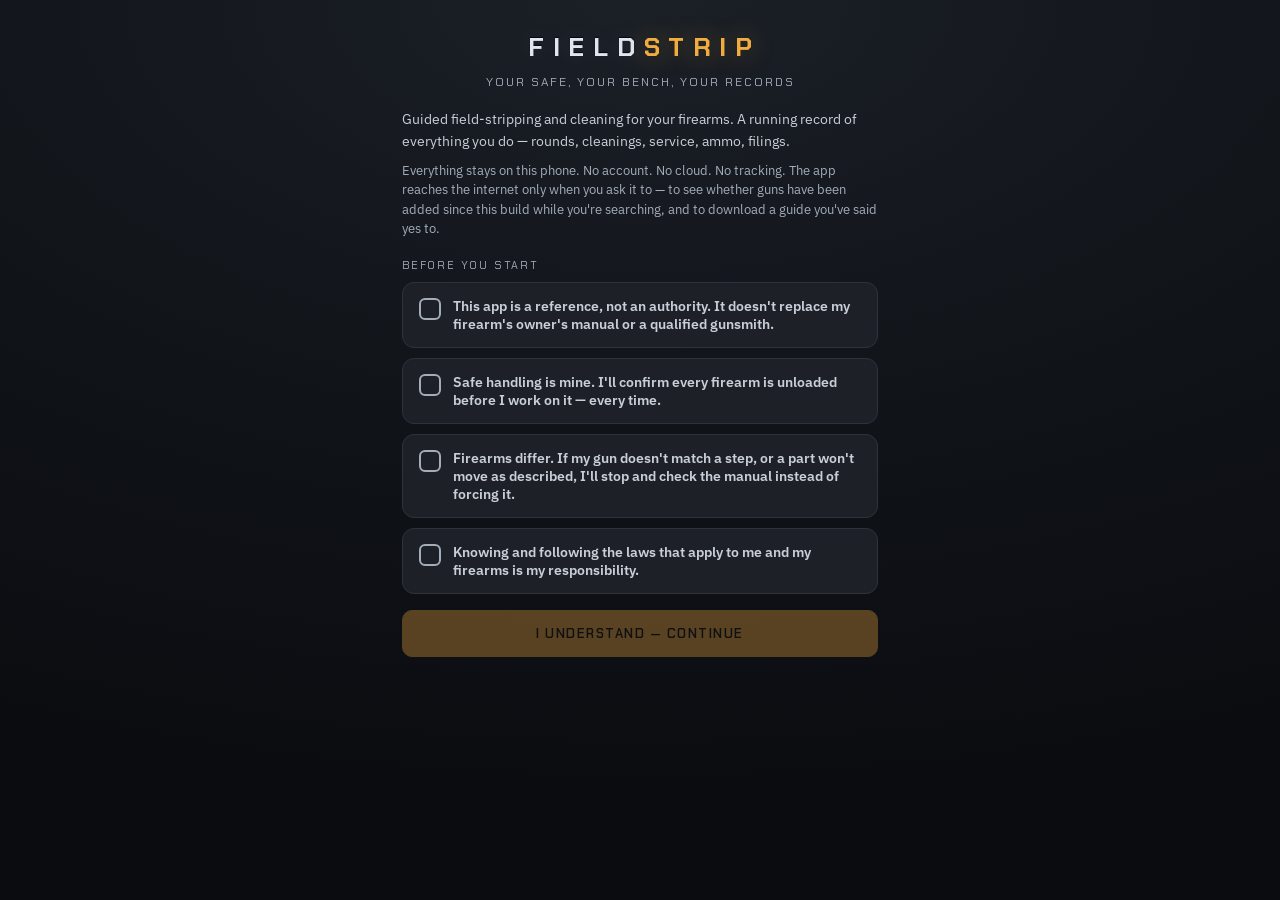
==== index.html @ a4828d8d "staging: publish www/ from master 9887348d Content is byte-identical to master's committed www/ (tre" ====
<!DOCTYPE html>
<html lang="en">
<head>
<meta charset="UTF-8">
<meta name="viewport" content="width=device-width, initial-scale=1.0, viewport-fit=cover">
<meta name="theme-color" content="#14161A">
<meta name="apple-mobile-web-app-capable" content="yes">
<meta name="mobile-web-app-capable" content="yes">
<meta name="apple-mobile-web-app-status-bar-style" content="black-translucent">
<meta name="apple-mobile-web-app-title" content="FieldStrip">
<link rel="apple-touch-icon" href="apple-touch-icon.png">
<title>FieldStrip</title>
<link href="https://fonts.googleapis.com/css2?family=Chakra+Petch:wght@500;600;700&family=IBM+Plex+Sans:wght@400;500;600&display=swap" rel="stylesheet">
<style>
  :root{
    --bg:#14161A; --panel:#1D2127; --panel2:#232830; --edge:#2C333D;
    --text:#C9CFD8; --muted:#A3ADBA; --amber:#E8A33D; --amber-dim:#C2954A;
    --safe-red:#E87A63; --green:#6FB57B;
    --display:'Chakra Petch',sans-serif; --body:'IBM Plex Sans',system-ui,sans-serif;
  }
  *{box-sizing:border-box;margin:0;padding:0}
  :root{--sat:env(safe-area-inset-top,0px);--sab:env(safe-area-inset-bottom,0px)}
  html{color-scheme:dark}
  select{appearance:none;-webkit-appearance:none;background-color:var(--panel2);border:1px solid var(--edge);border-radius:8px;color:var(--text);font-family:var(--body);font-size:13px;padding:8px 30px 8px 10px;color-scheme:dark;cursor:pointer;background-image:url("data:image/svg+xml;utf8,<svg xmlns='http://www.w3.org/2000/svg' width='12' height='8' viewBox='0 0 12 8'><path d='M1 1l5 5 5-5' stroke='%2378828F' stroke-width='2' fill='none' stroke-linecap='round'/></svg>");background-repeat:no-repeat;background-position:right 10px center}
  select:focus{outline:none;border-color:var(--amber)}
  .nfagrid .nf select{padding-right:30px}
  html,body{height:100%;overflow:hidden}
  body{background:#0C0E11;font-family:var(--body);color:var(--text);display:flex;justify-content:center;height:100vh;height:100dvh;padding:18px 0}
  .phone{width:100%;max-width:430px;background:var(--bg);border:1px solid var(--edge);border-radius:22px;overflow:hidden;display:flex;flex-direction:column;height:100%;min-height:0;position:relative}
  @media(max-width:460px){body{padding:0}.phone{border-radius:0;border:none;height:100vh;height:100dvh}}
  .phone{max-width:none;border-radius:0;border:none;height:100vh;height:100dvh}
  body{padding:0}

  .topbar{display:flex;align-items:center;gap:10px;padding:calc(14px + var(--sat)) 18px 14px;border-bottom:1px solid var(--edge);background:var(--panel)}
  .topbar .logo{font-family:var(--display);font-weight:700;font-size:17px;letter-spacing:2.5px;display:flex;align-items:center;gap:9px}
  .topbar .logo .logomark{width:26px;height:17px;flex:none}
  .topbar .logo span{color:var(--amber)}
  .topbar .back{background:none;border:1px solid var(--edge);color:var(--muted);width:32px;height:32px;border-radius:8px;cursor:pointer;font-size:16px;line-height:1;display:none}
  .topbar .back:hover,.topbar .back:focus-visible{color:var(--text);border-color:var(--muted)}
  .topbar .ctx{margin-left:auto;font-size:11px;letter-spacing:1.5px;color:var(--muted);font-family:var(--display);text-transform:uppercase;min-width:0;flex:0 1 auto;overflow:hidden;text-overflow:ellipsis;white-space:nowrap}
  .topbar .logo{flex:none}
  .topbar .back{flex:none}

  .screen{display:none;flex:1;min-height:0;flex-direction:column;overflow-y:auto;padding-bottom:var(--sab)}
  .screen.active{display:flex}

  .btn{font-family:var(--display);font-weight:600;letter-spacing:1.5px;font-size:13px;text-transform:uppercase;border-radius:10px;padding:14px 18px;cursor:pointer;border:1px solid var(--edge);background:var(--panel);color:var(--text);transition:border-color .15s,background .15s}
  .btn:hover:not(:disabled),.btn:focus-visible{border-color:var(--muted)}
  .btn:disabled{opacity:.35;cursor:default}
  .btn.primary{background:var(--amber);border-color:var(--amber);color:#17130A}
  .btn.primary:hover:not(:disabled),.btn.primary:focus-visible{background:#F2B453;border-color:#F2B453}
  .btn.full{width:100%}
  .btn.sm{padding:9px 13px;font-size:11px;border-radius:8px}

  .safe{padding:22px 18px;display:flex;flex-direction:column;gap:12px;flex:1}
  .safe-head h1{font-family:var(--display);font-weight:600;font-size:23px;letter-spacing:.5px}
  .safe-head p{color:var(--muted);font-size:13px;margin-top:4px}
  .fa-card{background:var(--panel);border:1px solid var(--edge);border-radius:14px;padding:16px;cursor:pointer;width:100%;text-align:left;color:var(--text);font-family:var(--body);transition:border-color .15s;margin-bottom:10px}
  .fa-card:hover,.fa-card:focus-visible{border-color:var(--amber)}
  .fa-card .row1{display:flex;align-items:center;gap:10px}
  .fa-card .fname{font-family:var(--display);font-weight:600;font-size:16px;letter-spacing:.5px}
  .fa-card .fsub{color:var(--muted);font-size:12px;margin-top:2px}
  .fa-card .alertdot{margin-left:auto;font-family:var(--display);font-size:10px;letter-spacing:1px;color:var(--safe-red);border:1px solid rgba(212,85,63,.5);padding:3px 8px;border-radius:6px;white-space:nowrap}
  .fa-card .alertdot.amber{color:var(--amber);border-color:rgba(232,163,61,.5)}
  .fa-card .dots{margin-left:auto;display:flex;gap:6px}
  .fa-card .dots .alertdot{margin-left:0}
  .intelbox{background:var(--panel);border:1px solid var(--edge);border-radius:12px;padding:14px}
  .intelbox .lt{font-family:var(--display);font-size:11px;letter-spacing:1.5px;color:var(--muted);text-transform:uppercase}
  .intelrow{display:flex;gap:10px;margin-top:10px;font-size:12.5px;line-height:1.5}
  .intelrow .tag{flex:none;font-family:var(--display);font-size:9.5px;letter-spacing:1px;padding:2px 7px;border-radius:5px;text-transform:uppercase;font-weight:600;margin-top:1px}
  .intelrow .tag.best{background:rgba(95,163,107,.14);color:var(--green);border:1px solid rgba(95,163,107,.4)}
  .intelrow .tag.avoid{background:rgba(212,85,63,.13);color:var(--safe-red);border:1px solid rgba(212,85,63,.4)}
  .intelrow .tag.malf{background:var(--panel2);color:var(--muted);border:1px solid var(--edge)}
  .ivrow{display:flex;gap:8px;margin-top:10px;align-items:center}
  .ivrow[hidden]{display:none!important}
  .ivrow label{font-size:12px;color:var(--muted);flex:1}
  .ivrow input{width:76px;background:var(--panel2);border:1px solid var(--edge);border-radius:8px;color:var(--text);font-family:var(--body);font-size:13px;padding:7px 10px;text-align:center}
  .ivrow input:focus{outline:none;border-color:var(--amber)}
  .nfagrid{display:grid;grid-template-columns:1fr 1fr;gap:9px;margin-top:11px}
  .nfagrid[hidden]{display:none!important}
  .nfagrid .nf label{display:block;font-family:var(--display);font-size:9.5px;letter-spacing:1.2px;color:var(--muted);text-transform:uppercase;margin-bottom:5px}
  .nfagrid .nf select,.nfagrid .nf input{width:100%;background:var(--panel2);border:1px solid var(--edge);border-radius:8px;color:var(--text);font-family:var(--body);font-size:13px;padding:8px 10px;color-scheme:dark}
  .nfagrid .nf select{text-overflow:ellipsis;white-space:nowrap;overflow:hidden}
  .nfagrid .nf select:focus,.nfagrid .nf input:focus{outline:none;border-color:var(--amber)}
  .nfagrid .nf.wide{grid-column:1 / -1}
  .lkrow{display:flex;align-items:center;gap:10px;background:var(--panel);border:1px solid var(--edge);border-radius:12px;padding:12px 14px;margin-bottom:9px}
  .lkinfo{flex:1;min-width:0}
  .lkname{font-size:13.5px;font-weight:600;color:#E4E8EE;line-height:1.35}
  .lkcal{font-size:11.5px;color:var(--muted)}
  .lkqty{font-family:var(--display);font-weight:700;font-size:19px;color:var(--text);text-align:right;min-width:64px}
  .lkqty.low{color:var(--amber)}
  .lklow{display:inline-block;font-family:var(--display);font-size:8.5px;letter-spacing:1.2px;color:var(--amber);border:1px solid rgba(232,163,61,.5);border-radius:5px;padding:2px 6px;margin-left:6px;vertical-align:2px}
  .lkbtns{display:flex;flex-direction:column;gap:5px}
  .lkbtn{background:var(--panel2);border:1px solid var(--edge);border-radius:7px;color:var(--text);font-family:var(--display);font-size:10px;letter-spacing:.8px;padding:5px 9px;cursor:pointer}
  .lkbtn:active{transform:scale(.96)}
  .lkbtn.del{color:var(--safe-red)}
  .lkempty{font-size:13px;color:var(--muted);text-align:center;padding:18px 6px;line-height:1.6}
  .lkcalhead{display:flex;align-items:baseline;gap:10px;padding:10px 4px 6px;border-bottom:1px solid var(--edge);margin-bottom:8px}
  .lkcalname{font-family:var(--display);font-size:13px;letter-spacing:1.6px;text-transform:uppercase;color:var(--text)}
  .lkcaltot{font-family:var(--display);font-size:12px;color:var(--muted)}
  .lkcaltot.low{color:var(--amber)}
  .lkcalth{margin-left:auto;font-size:11px;color:var(--muted);white-space:nowrap}
  .lkthin{width:64px;background:var(--panel);border:1px solid var(--edge);border-radius:7px;color:var(--text);font-size:12px;padding:3px 6px;text-align:right}
  .magrow{display:flex;align-items:center;gap:9px;background:var(--panel2);border:1px solid var(--edge);border-radius:9px;padding:8px 11px;margin-top:8px}
  .maginfo{flex:1;min-width:0;font-size:12.5px;color:var(--text)}
  .maginfo b{color:#E4E8EE}
  .maginfo .rot{display:block;font-size:11px;color:var(--muted);margin-top:2px}
  .maginfo .rot.due{color:var(--amber)}
  .magbtn{background:var(--panel);border:1px solid var(--edge);border-radius:7px;color:var(--text);font-family:var(--display);font-size:9.5px;letter-spacing:.8px;padding:5px 8px;cursor:pointer;white-space:nowrap}
  .magbtn:active{transform:scale(.96)}
  .magbtn.del{color:var(--safe-red)}
  .drysum{font-size:12px;color:var(--muted);margin:6px 0 2px}
  .customrow select{flex:1;background:var(--panel2);border:1px solid var(--edge);border-radius:8px;color:var(--text);font-family:var(--body);font-size:13px;padding:9px 12px;min-width:0}
  .customrow select:focus{outline:none;border-color:var(--amber)}
  .fa-card .stats{display:flex;gap:18px;margin-top:12px;padding-top:12px;border-top:1px solid var(--edge)}
  .fa-card .st .v{font-family:var(--display);font-weight:600;font-size:16px}
  .fa-card .st .k{font-size:10px;letter-spacing:1.5px;color:var(--muted);font-family:var(--display);text-transform:uppercase;margin-top:2px}
  .empty{border:1px dashed var(--edge);border-radius:14px;padding:36px 20px;text-align:center;color:var(--muted)}
  .empty .big{font-family:var(--display);font-size:16px;letter-spacing:1px;color:var(--text);margin-bottom:6px}
  .empty p{font-size:13px;line-height:1.5}
  .safe .spacer{flex:1}

  .hero{padding:22px 20px 16px;border-bottom:1px solid var(--edge)}
  .hero h1{font-family:var(--display);font-weight:600;font-size:21px;letter-spacing:.5px}
  .hero p{color:var(--muted);font-size:13px;margin-top:6px;line-height:1.5}
  .catalog{padding:14px 16px 24px;display:flex;flex-direction:column;gap:10px}
  .cat-label{font-family:var(--display);font-size:11px;letter-spacing:2px;color:var(--muted);text-transform:uppercase;margin:6px 4px 2px}
  .gun-card{display:flex;align-items:center;gap:14px;background:var(--panel);border:1px solid var(--edge);border-radius:12px;padding:13px 15px;cursor:pointer;text-align:left;width:100%;font-family:var(--body);color:var(--text);transition:border-color .15s}
  .gun-card:hover,.gun-card:focus-visible{border-color:var(--amber)}
  .gun-card .meta .name{font-weight:600;font-size:14.5px}
  .gun-card .meta .sub{color:var(--muted);font-size:12px;margin-top:2px}
  .gun-card .tag{margin-left:auto;font-family:var(--display);font-size:10px;letter-spacing:1.5px;padding:4px 8px;border-radius:6px;border:1px solid var(--edge);color:var(--muted);white-space:nowrap}
  .gun-card .tag.ready{color:var(--amber);border-color:var(--amber-dim)}

  .searchwrap{padding:14px 16px 6px;position:sticky;top:0;background:var(--bg);z-index:5;border-bottom:1px solid var(--edge)}
  .searchwrap input{width:100%;background:var(--panel);border:1px solid var(--edge);border-radius:10px;color:var(--text);font-family:var(--body);font-size:15px;padding:12px 14px}
  .searchwrap input:focus{outline:none;border-color:var(--amber)}
  .searchwrap input::placeholder{color:var(--muted)}
  .chips{display:flex;flex-wrap:wrap;gap:8px;padding:10px 0 8px}
  .chips::-webkit-scrollbar{display:none}
  .chips button{flex-shrink:0;font-family:var(--display);font-weight:600;font-size:11px;letter-spacing:1.2px;text-transform:uppercase;padding:7px 13px;border-radius:16px;border:1px solid var(--edge);background:var(--panel);color:var(--muted);cursor:pointer}
  .chips button.on{color:var(--amber);border-color:var(--amber-dim);background:rgba(232,163,61,.07)}
  .resultnote{font-size:11.5px;color:var(--muted);font-family:var(--display);letter-spacing:.8px;padding:0 2px 6px}
  .catnote{font-size:11px;color:var(--muted);line-height:1.5;padding:14px 4px 22px;text-align:center;max-width:430px;margin:0 auto}

  .detail{padding:20px 18px;display:flex;flex-direction:column;gap:14px;flex:1}
  .d-head .dname{font-family:var(--display);font-weight:600;font-size:22px;letter-spacing:.5px}
  .d-head .dsub{color:var(--muted);font-size:12.5px;margin-top:3px}
  .statgrid{display:grid;grid-template-columns:1fr 1fr 1fr;gap:10px}
  .stat{background:var(--panel);border:1px solid var(--edge);border-radius:12px;padding:12px}
  .stat .v{font-family:var(--display);font-weight:700;font-size:20px}
  .stat .k{font-size:9.5px;letter-spacing:1.2px;color:var(--muted);font-family:var(--display);text-transform:uppercase;margin-top:3px;line-height:1.4}
  .lifebox{background:var(--panel);border:1px solid var(--edge);border-radius:12px;padding:14px}
  .lifebox .lrow{display:flex;justify-content:space-between;align-items:baseline}
  .lifebox .lt{font-family:var(--display);font-size:11px;letter-spacing:1.5px;color:var(--muted);text-transform:uppercase}
  .lifebox .lv{font-family:var(--display);font-size:12px}
  .lifebar{height:6px;border-radius:3px;background:var(--edge);margin-top:10px;overflow:hidden}
  .lifebar i{display:block;height:100%;background:var(--green);border-radius:3px;transition:width .4s}
  .lifebox.warn .lifebar i{background:var(--safe-red)}
  .lifebox .lmsg{font-size:12px;color:var(--muted);margin-top:9px;line-height:1.5}
  .lifebox.warn .lmsg{color:#E5A093}
  .lifebox .btn{margin-top:10px}
  .roundsbox{background:var(--panel);border:1px solid var(--edge);border-radius:12px;padding:14px}
  .roundsbox .lt{font-family:var(--display);font-size:11px;letter-spacing:1.5px;color:var(--muted);text-transform:uppercase;margin-bottom:10px}
  .chiprow{display:flex;gap:8px;flex-wrap:wrap}
  .chip{font-family:var(--display);font-weight:600;font-size:12px;letter-spacing:1px;padding:9px 14px;border-radius:8px;border:1px solid var(--edge);background:var(--panel2);color:var(--text);cursor:pointer}
  .chip:hover,.chip:focus-visible{border-color:var(--amber)}
  .customrow{display:flex;gap:8px;margin-top:10px}
  .customrow input{flex:1;background:var(--panel2);border:1px solid var(--edge);border-radius:8px;color:var(--text);font-family:var(--body);font-size:14px;padding:9px 12px;min-width:0}
  .customrow input:focus{outline:none;border-color:var(--amber)}
  .actions{display:flex;gap:10px}
  .actions .btn{flex:1}
  .heroacts-row{flex-wrap:wrap}
  .heroacts-row .btn{flex:1 1 auto;min-width:calc(50% - 5px)}
  .heroacts-door{margin-top:10px}
  .heroacts-door .btn{width:100%}
  .logbox{background:var(--panel);border:1px solid var(--edge);border-radius:12px;padding:14px;position:relative}
  .logbox .lt{font-family:var(--display);font-size:11px;letter-spacing:1.5px;color:var(--muted);text-transform:uppercase;margin-bottom:8px}
  .roundsbox{position:relative}
  .intelbox{position:relative}
  .logitem{display:flex;gap:12px;padding:11px 4px;border-bottom:1px solid var(--edge);font-size:13px}
  .logitem:last-child{border-bottom:none}
  .logitem .ic{width:26px;height:26px;border-radius:7px;flex-shrink:0;display:flex;align-items:center;justify-content:center;font-size:13px;border:1px solid var(--edge)}
  .logitem.t-clean .ic{color:var(--green);border-color:rgba(95,163,107,.5)}
  .logitem.t-rounds .ic{color:var(--amber);border-color:var(--amber-dim)}
  .logitem.t-spring .ic{color:#7FA8D9;border-color:rgba(127,168,217,.5)}
  .logitem .lw{flex:1}
  .logitem .lm{line-height:1.4}
  .logitem .lx{color:var(--muted);font-size:12px;line-height:1.5;margin-top:3px}
  .logitem .lx b{color:var(--text);font-weight:500}
  .logitem .ld{color:var(--muted);font-size:11px;margin-top:3px;font-family:var(--display);letter-spacing:1px}
  .lognote{color:var(--muted);font-size:12.5px;text-align:center;padding:14px 0}
  .logitem .lgdel{flex:0 0 auto;align-self:flex-start;background:none;border:1px solid var(--edge);border-radius:7px;
    color:var(--muted);font-size:12px;line-height:1;padding:4px 7px;cursor:pointer;font-family:var(--body)}
  .logitem .lgdel:active{border-color:var(--safe-red);color:var(--safe-red)}
  .logmore{width:100%;margin-top:10px;background:none;border:1px solid var(--edge);border-radius:9px;
    color:var(--muted);font-family:var(--display);font-size:11px;letter-spacing:1.4px;text-transform:uppercase;
    padding:9px 0;cursor:pointer}
  .logmore:active{border-color:var(--muted);color:var(--text)}
  .removelink{background:none;border:none;color:var(--muted);font-size:11.5px;font-family:var(--display);letter-spacing:1.5px;text-transform:uppercase;cursor:pointer;padding:10px;margin-top:4px}
  .removelink:hover{color:var(--safe-red)}

  .logform{padding:24px 20px;display:flex;flex-direction:column;gap:14px;flex:1}
  .logform h2{font-family:var(--display);font-size:20px;font-weight:600;letter-spacing:.4px}
  .logform .sub{color:var(--muted);font-size:13px;line-height:1.5;margin-top:-6px}
  .field label{display:block;font-family:var(--display);font-size:11px;letter-spacing:1.5px;color:var(--muted);text-transform:uppercase;margin-bottom:7px}
  .field input,.field textarea,.field select{width:100%;background:var(--panel);border:1px solid var(--edge);border-radius:10px;color:var(--text);font-family:var(--body);font-size:14px;padding:12px 13px}
  .field select{appearance:none;-webkit-appearance:none;cursor:pointer;padding-right:38px;background-image:url("data:image/svg+xml;utf8,<svg xmlns='http://www.w3.org/2000/svg' width='12' height='8' viewBox='0 0 12 8'><path d='M1 1l5 5 5-5' stroke='%2378828F' stroke-width='2' fill='none' stroke-linecap='round'/></svg>");background-repeat:no-repeat;background-position:right 13px center}
  .prorow{width:100%;margin-top:8px;background:none;border:1px dashed var(--edge);border-radius:10px;padding:10px 12px;color:var(--muted);font-family:var(--body);font-size:12.5px;cursor:pointer;text-align:center}
  .prorow b{color:var(--amber);font-weight:600}
  .prorow.on{border-style:solid;cursor:default}
  .webnote{position:fixed;left:0;right:0;bottom:0;z-index:240;background:var(--panel);border-top:1px solid var(--amber);padding:10px 14px;display:flex;gap:10px;align-items:center;font-family:var(--body);font-size:12.5px;line-height:1.35;color:var(--text)}
  .webnote b{color:var(--amber);font-weight:600}
  .webnote .btn{flex:none}
  .prolock .lmsg{margin-bottom:10px}
  .protag{display:inline-block;font-family:var(--display);font-size:10px;letter-spacing:1.5px;color:var(--amber);border:1px solid var(--amber-dim);border-radius:5px;padding:1px 7px;vertical-align:2px;margin-left:8px}
  .protag[hidden]{display:none!important} 
  .prosheet{position:fixed;inset:0;background:rgba(10,12,15,.72);z-index:60;display:none;align-items:flex-end;justify-content:center}
  .prosheet.open{display:flex}
  .prosheet .sheet{position:relative;width:100%;max-width:560px;background:var(--panel);border:1px solid var(--edge);border-bottom:none;border-radius:16px 16px 0 0;padding:22px 20px calc(20px + var(--sab));max-height:calc(100vh - 34px);max-height:calc(100svh - 34px);overflow-y:auto;overscroll-behavior:contain}
  .prosheet .sheetx{position:sticky;top:-4px;float:right;z-index:3;background:none;border:none;color:var(--muted);font-size:24px;line-height:1;padding:2px 6px;margin:-6px -6px 0 8px;cursor:pointer}
  .prosheet .sheetx:active{color:var(--text)}
  .prosheet .proreason{background:rgba(232,163,61,.1);border:1px solid var(--amber-dim);border-radius:9px;padding:10px 12px;margin:0 0 14px;color:var(--text);font-size:13px;line-height:1.5}
  .prosheet h3{font-family:var(--display);font-size:17px;letter-spacing:1px;color:var(--text);margin:0 0 4px}
  .prosheet .pp{color:var(--muted);font-size:13px;line-height:1.55;margin:0 0 14px}
  .prosheet .feat{display:flex;gap:10px;align-items:flex-start;margin-bottom:10px;font-size:13.5px;color:var(--text)}
  .prosheet .feat .fx{color:var(--amber);font-weight:700}
  .prosheet .price{font-family:var(--display);color:var(--amber);font-size:15px;margin:14px 0 10px;letter-spacing:.5px}
  .protag.customtag{color:var(--muted);border-color:var(--edge)}
  .nfaseg{display:flex;gap:6px;margin-top:11px;flex-wrap:wrap}
  .nfaseg button{flex:1 1 0;min-width:62px;background:var(--panel2);border:1px solid var(--edge);border-radius:8px;color:var(--muted);font-family:var(--display);font-size:10px;letter-spacing:1.3px;padding:9px 6px;cursor:pointer}
  .nfaseg button.on{border-color:var(--amber);color:var(--amber)}
  .nfaseg button:active{transform:scale(.97)}
  .prosheet pre.reqtext{white-space:pre-wrap;word-break:break-word;font-family:ui-monospace,Menlo,Consolas,monospace;font-size:12px;line-height:1.5;color:var(--text);background:var(--bg);border:1px solid var(--edge);border-radius:10px;padding:12px;max-height:38vh;overflow:auto;margin:0}
  .pickmore{border:1px dashed var(--edge);border-radius:12px;padding:14px;margin-top:6px;background:var(--panel)}
  .pickmore .pmhd{font-family:var(--display);font-size:12px;letter-spacing:1px;color:var(--muted);margin-bottom:10px}
  .pickmore .btn{margin-bottom:8px}
  .pickmore .pmsub{font-size:12px;color:var(--muted);margin:-4px 0 10px}
  .pickfoot{text-align:center;font-size:13px;color:var(--muted);padding:16px 8px 6px}
  .pickfoot a{color:var(--amber);cursor:pointer;text-decoration:none;font-weight:600}
  .pickfoot a:active{opacity:.6}
  .stampthumb{display:block;width:100%;max-height:180px;object-fit:cover;border:1px solid var(--edge);border-radius:10px;margin:10px 0;cursor:pointer;background:#0e1013}
  .stampthumb[hidden]{display:none!important}
  .stampview{position:fixed;inset:0;background:rgba(5,6,8,.95);z-index:70;display:none;flex-direction:column;align-items:center;justify-content:center;padding:18px}
  .stampview.open{display:flex}
  .stampview img{max-width:100%;max-height:78vh;object-fit:contain;border:1px solid var(--edge);border-radius:8px}
  .stampview .btn{margin-top:14px;min-width:120px}
  .mnote{margin-top:10px;padding:9px 12px;border-left:3px solid var(--amber);background:rgba(232,163,61,.07);border-radius:0 8px 8px 0;font-size:13px;line-height:1.5;color:var(--text)}
  .mnote b{color:var(--amber);font-family:var(--display);font-size:11px;letter-spacing:1px}
  .field textarea{min-height:110px;resize:vertical;line-height:1.5}
  .field input:focus,.field textarea:focus,.field select:focus{outline:none;border-color:var(--amber)}
  .ammoitem{background:var(--panel);border:1px solid var(--edge);border-radius:10px;padding:10px 12px;margin-bottom:8px;font-size:12.5px;line-height:1.45}
  .ammoitem .am-top{font-weight:600;font-size:13px}
  .ammoitem .am-perf{color:var(--green);margin-top:2px}
  .ammoitem .am-perf.bad{color:var(--safe-red)}
  .ammoitem .am-note{color:var(--muted);margin-top:2px}
  .ammoitem .am-date{color:var(--muted);font-size:11px;margin-top:4px}
  .field .hint{font-size:11.5px;color:var(--muted);margin-top:6px}
  .logform .spacer{flex:1}
  .logform .row{display:flex;gap:10px}
  .logform .row .btn{flex:1}

  .gate{padding:24px 20px;display:flex;flex-direction:column;gap:14px;flex:1}
  .gate-head{border-left:3px solid var(--safe-red);padding:2px 0 2px 14px}
  .gate-head h2{font-family:var(--display);font-size:19px;font-weight:600;letter-spacing:.5px}
  .gate-head p{color:var(--muted);font-size:13px;margin-top:4px;line-height:1.5}
  .gate-item{display:flex;align-items:flex-start;gap:12px;background:var(--panel);border:1px solid var(--edge);border-radius:12px;padding:14px 16px;cursor:pointer;width:100%;text-align:left;color:var(--text);font-family:var(--body);transition:border-color .15s}
  .guide-foot{font-size:12px;color:var(--muted);line-height:1.6;border-top:1px solid var(--edge);padding-top:12px;margin-top:16px}
  .st-action{display:block;font-size:16.5px;font-weight:600;color:var(--text);line-height:1.5;margin-bottom:8px}
  .pt{color:var(--amber);font-weight:600}
  .st-source{display:block;background:rgba(255,255,255,.035);border:1px solid rgba(255,255,255,.10);border-left:3px solid var(--amber,#E8A33D);border-radius:8px;padding:9px 11px;margin:10px 0 0;font-size:12.5px;line-height:1.5}
  .st-limit{display:block;margin:9px 0 2px;padding-left:11px;border-left:3px solid var(--amber)}
  .st-limit-who{display:inline-block;font-size:11px;letter-spacing:.12em;font-weight:700;color:var(--amber)}
  .st-limit-q{display:block;font-style:italic;color:#CBD2DA;font-size:14px;line-height:1.5}
  .st-limit-cite{display:block;margin-top:3px;font-size:10.5px;letter-spacing:.06em;color:#7d8792;text-transform:uppercase}
  .st-passage{background:#191510;border:1px solid #3a2f20;border-left:3px solid #c9a227;
    border-radius:10px;padding:16px 18px;margin:12px 0}
  .st-passage .st-pq{margin:0;font-family:Georgia,"Times New Roman",serif;
    font-size:18px;line-height:1.55;color:#efe6d6;text-indent:-0.42em}
  .st-passage .st-pcite{margin-top:10px;font-size:11px;letter-spacing:.09em;
    color:#b6a68c;text-transform:uppercase}
  .st-passage .st-gloss{margin-top:11px;font-size:13.5px;line-height:1.55;
    color:#b6a68c;padding-left:12px;border-left:2px solid #3a2f20}
  .st-quote{display:block;color:#CBD2DA;font-style:italic}
  .st-cite{display:block;margin-top:5px;color:#8A93A0;font-size:11.5px;font-weight:600;letter-spacing:.2px}
  .st-trans{display:block;margin-top:7px;padding-top:7px;border-top:1px dashed rgba(255,255,255,.12);color:#A7B0BC;font-size:12px;line-height:1.5}
  .st-trans b{color:#8A93A0;font-weight:600}
  .st-caution{display:block;background:rgba(216,90,74,.09);border:1px solid rgba(216,90,74,.5);border-left:4px solid var(--safe-red);border-radius:8px;padding:10px 12px;margin:10px 0;color:#E5A093;font-weight:600;font-size:13.5px;line-height:1.5}
  .st-aside{display:block;font-size:12.5px;color:var(--muted);line-height:1.6;margin-top:8px}
  .st-prohibit{display:block;background:rgba(216,90,74,.16);border:1px solid var(--safe-red);border-left:4px solid var(--safe-red);border-radius:8px 8px 0 0;padding:10px 12px;margin:12px 0 0;color:#F0B4A8;font-weight:700;font-size:14px;letter-spacing:.02em}
  .st-prohibit-q{display:block;background:rgba(216,90,74,.06);border:1px solid var(--safe-red);border-top:0;border-radius:0 0 8px 8px;padding:10px 12px;margin:0;color:var(--text);font-size:13.5px;line-height:1.55;font-style:italic}
  .fncheck{background:var(--panel);border:1px solid var(--edge);border-radius:12px;padding:14px;margin-top:10px;font-size:14px;line-height:1.6}
  .fncheck .st-action{font-size:15px}
  #reassemblyList .st-aside{margin-top:2px}
  .gate-item .box{width:22px;height:22px;flex-shrink:0;border-radius:6px;border:2px solid var(--muted);margin-top:1px;display:flex;align-items:center;justify-content:center;font-size:14px;color:transparent;transition:all .15s}
  .gate-item.checked{border-color:var(--amber-dim)}
  .gate-item.checked .box{border-color:var(--amber);color:var(--amber)}
  .gate-item .gt{font-weight:600;font-size:14px}
  .gate-item .gs{color:var(--muted);font-size:12.5px;margin-top:3px;line-height:1.45}
  .gate .spacer{flex:1}

  .player{display:flex;flex-direction:column;flex:1;min-height:0}
  #scr-player{overflow:hidden;padding-bottom:0}
  .player .stage{flex:none}
  .player .progress{flex:none}
  .player .step-info{flex:1 1 auto;min-height:0;overflow-y:auto;-webkit-overflow-scrolling:touch}
  .player .controls{flex:none}
  .stage svg.gun-svg.active{width:auto;max-width:100%;height:auto;max-height:27vh;max-height:27svh;margin:0 auto}
  .stage{position:relative}
  .expbtn{flex:none;align-self:center;margin:6px auto 4px;background:var(--panel2);border:1px solid var(--edge);border-radius:8px;color:var(--amber);font-family:var(--display);font-size:9.5px;letter-spacing:1.4px;padding:6px 12px;text-transform:uppercase;cursor:pointer}
  .expbtn:active{transform:scale(.96)}
  .expoverlay[hidden]{display:none!important}
  .expbtn[hidden]{display:none!important}
  .expoverlay{position:fixed;inset:0;z-index:60;background:
    linear-gradient(rgba(200,205,212,.05) 1px,transparent 1px),
    linear-gradient(90deg,rgba(200,205,212,.05) 1px,transparent 1px),
    radial-gradient(ellipse 90% 75% at 50% 45%, #5A616B 0%, #474D56 55%, #2E333A 100%);
    background-size:28px 28px,28px 28px,100% 100%;
    display:flex;flex-direction:column;align-items:center;justify-content:flex-end;gap:12px;padding:18px 14px}
  .explegend,.exptags,.exprow,.expcap{flex:0 0 auto}
  .expviewport{position:relative;overflow:hidden;flex:1 1 auto;min-height:0;align-self:stretch;width:auto;height:auto;max-width:100%;margin:0}
  .explayers{position:absolute;inset:0;transform-origin:0 0;transition:transform .9s cubic-bezier(.22,.9,.3,1)}
  .explayers img{position:absolute;inset:0;width:100%;height:100%;object-fit:contain;transition:transform .9s cubic-bezier(.22,.9,.3,1),opacity .9s cubic-bezier(.22,.9,.3,1),filter .3s}
  .explayers img.hl{filter:drop-shadow(0 0 5px rgba(232,163,61,.9)) drop-shadow(0 0 14px rgba(232,163,61,.45)) brightness(1.35)}
  .lviewport{position:relative;overflow:hidden;height:min(38vh,calc(88vw*1300/985));height:min(38svh,calc(88vw*1300/985));aspect-ratio:985/1300;margin:0 auto;max-width:100%;max-height:100%;pointer-events:none}
  .lviewport[hidden]{display:none!important}
  .lstage{position:absolute;inset:0;transform-origin:0 0;transition:transform .85s cubic-bezier(.22,.9,.3,1)}
  .lstage img{position:absolute;inset:0;width:100%;height:100%;object-fit:contain;transition:transform .85s cubic-bezier(.22,.9,.3,1),filter .3s;pointer-events:none}
  .lstage img.hl,.explayers img.hl{filter:drop-shadow(0 0 5px rgba(232,163,61,.9)) drop-shadow(0 0 14px rgba(232,163,61,.45)) brightness(1.35)}
  .lmark{position:absolute;z-index:8;font-size:24px;color:var(--amber);transform:translate(-50%,-50%) rotate(var(--mrot,0deg));animation:markpulse 1.1s infinite;text-shadow:0 0 .42em rgba(232,163,61,.8);pointer-events:none}
  .lmark.lring{border-style:solid;border-color:var(--amber);border-radius:50%;background:transparent;text-shadow:none;animation:none;box-sizing:border-box}
  @keyframes markpulse{0%,100%{opacity:1;margin-top:0}50%{opacity:.35;margin-top:3px}}
  .expnum{position:absolute;z-index:7;width:22px;height:22px;border-radius:50%;background:var(--amber);color:#14161A;font-family:var(--display);font-weight:700;font-size:12px;display:flex;align-items:center;justify-content:center;transform:translate(-50%,-50%);box-shadow:0 0 0 2px #14161A;transition:opacity .4s}
  .explayers.asmb .expnum{opacity:0}
  .explegend{display:flex;flex-wrap:wrap;gap:5px 14px;justify-content:center;font-family:var(--display);font-size:10px;letter-spacing:1px;color:var(--text);text-transform:uppercase;max-width:430px}
  .explegend b{color:var(--amber);margin-right:4px}
  .exptags{display:flex;gap:6px;flex-wrap:wrap;justify-content:center}
  .exptag{background:var(--panel2);border:1px solid var(--edge);border-radius:7px;color:var(--text);font-family:var(--display);font-size:9.5px;letter-spacing:1.2px;padding:6px 9px;text-transform:uppercase;cursor:pointer}
  .exptag.on{color:var(--amber);border-color:var(--amber)}
  .exprow{display:flex;gap:8px}
  .expcap{font-family:var(--display);font-size:9px;letter-spacing:1.4px;color:var(--muted);text-transform:uppercase;text-align:center}
  .stage{background:linear-gradient(rgba(200,205,212,.05) 1px,transparent 1px),linear-gradient(90deg,rgba(200,205,212,.05) 1px,transparent 1px),radial-gradient(ellipse 90% 75% at 50% 45%, #5A616B 0%, #474D56 55%, #2E333A 100%);background-size:28px 28px,28px 28px,100% 100%;border-bottom:1px solid var(--edge);padding:8px 0 2px}
  .stage svg{width:100%;height:auto}
  .stage svg.gun-svg{display:none}
  .stage svg.gun-svg.active{display:block}
  .part{transition:transform .85s cubic-bezier(.55,.05,.25,1);transform-box:fill-box}
  .metal{fill:#3A414C;stroke:#59626F;stroke-width:1.5}
  .metal-dark{fill:#262B33;stroke:#454D59;stroke-width:1.5}
  .metal-mid{fill:#31373F;stroke:#4E5763;stroke-width:1.5}
  .detail-line{stroke:#59626F;stroke-width:1.5;fill:none}
  .hl .metal,.hl .metal-dark,.hl .metal-mid{stroke:var(--amber);stroke-width:2.2}
  .hl{animation:hlGlow 1.5s ease-in-out infinite}
  @keyframes hlGlow{0%,100%{filter:drop-shadow(0 0 4px rgba(232,163,61,.4))}50%{filter:drop-shadow(0 0 12px rgba(232,163,61,.9))}}
  .arrow{fill:none;opacity:0;transition:opacity .4s .5s}
  .arrow.show{opacity:1;animation:nudge 1.4s ease-in-out .9s infinite}
  @keyframes nudge{0%,100%{translate:0 0}50%{translate:var(--nx,0) var(--ny,6px)}}
  .plabel{font-family:var(--display);font-size:12px;letter-spacing:1.5px;fill:var(--muted);opacity:0;transition:opacity .5s .6s}
  .plabel.show{opacity:1}
  .step-info{padding:12px 20px 6px;flex:1}
  .step-info.anim > *{animation:rise .45s cubic-bezier(.2,.7,.3,1) both}
  .step-info.anim > *:nth-child(2){animation-delay:.07s}
  .step-info.anim > *:nth-child(3){animation-delay:.14s}
  .step-info.anim > *:nth-child(4){animation-delay:.21s}
  @keyframes rise{from{opacity:0;transform:translateY(10px)}to{opacity:1;transform:none}}
  .step-eyebrow{display:flex;align-items:baseline;gap:10px;font-family:var(--display)}
  .step-eyebrow .num{font-size:12px;letter-spacing:2px;color:var(--amber)}
  .step-eyebrow .phase{font-size:10px;letter-spacing:2px;color:var(--muted);text-transform:uppercase}
  .step-info h2{font-family:var(--display);font-weight:600;font-size:18px;margin-top:4px;letter-spacing:.4px}
  .step-info p{font-size:13.5px;line-height:1.55;margin-top:6px}
  .step-info .warn{margin-top:10px;padding:0;background:none;border:none;color:#E5A093;font-size:12.5px;line-height:1.5;display:flex;gap:8px;align-items:flex-start}
  .step-info .warn[hidden]{display:none!important}
  .step-info .warn::before{content:"⚠";flex-shrink:0;font-size:17px;line-height:1.1;color:var(--safe-red)}
  .progress{display:flex;gap:5px;padding:0 20px}
  .progress i{flex:1;height:3px;border-radius:2px;background:var(--edge);transition:background .3s}
  .progress i.done{background:var(--amber-dim)}
  .progress i.cur{background:var(--amber)}
  .controls{display:flex;gap:10px;padding:8px 20px calc(8px + var(--sab))}
  .controls.three{gap:8px}
  .controls.three .btn{flex:1 1 0;min-width:0;padding:12px 10px;font-size:12px;letter-spacing:1px}
  .controls .btn[hidden]{display:none!important}
  .controls .primary{flex:1}

  .clean{padding:20px;display:flex;flex-direction:column;gap:12px}
  .clean-head h2{font-family:var(--display);font-size:20px;font-weight:600;letter-spacing:.4px}
  .clean-head p{color:var(--muted);font-size:13px;margin-top:5px;line-height:1.5}
  .comp{background:var(--panel);border:1px solid var(--edge);border-radius:12px;overflow:hidden;margin-bottom:10px}
  .comp-head{display:flex;align-items:center;gap:10px;padding:13px 16px;width:100%;background:none;border:none;color:var(--text);cursor:pointer;font-family:var(--body);text-align:left}
  .comp-head .cname{font-family:var(--display);font-weight:600;font-size:14px;letter-spacing:1px}
  .comp-head .count{margin-left:auto;font-size:11px;color:var(--muted);font-family:var(--display);letter-spacing:1px}
  .comp-head .chev{color:var(--muted);transition:transform .2s;font-size:12px}
  .comp.open .chev{transform:rotate(90deg)}
  .comp-body{display:none;border-top:1px solid var(--edge)}
  .comp.open .comp-body{display:block}
  .task{display:flex;gap:11px;align-items:flex-start;padding:11px 16px;width:100%;background:none;border:none;border-bottom:1px solid var(--edge);color:var(--text);cursor:pointer;text-align:left;font-family:var(--body)}
  .task:last-child{border-bottom:none}
  .task .tbox{width:19px;height:19px;flex-shrink:0;border-radius:5px;margin-top:1px;border:2px solid var(--muted);color:transparent;display:flex;align-items:center;justify-content:center;font-size:12px}
  .task.done .tbox{border-color:var(--green);color:var(--green)}
  .task.done .tt{color:var(--muted);text-decoration:line-through}
  .task .tt{font-size:13.5px;line-height:1.45}

  .done-screen{padding:30px 24px;display:flex;flex-direction:column;gap:15px;flex:1}
  .done-screen .mark{width:58px;height:58px;border-radius:50%;border:2px solid var(--green);color:var(--green);display:flex;align-items:center;justify-content:center;font-size:26px}
  .done-screen h2{font-family:var(--display);font-size:22px;font-weight:600}
  .done-screen p{color:var(--muted);font-size:14px;line-height:1.6}
  .done-screen ol{padding-left:20px;font-size:13.5px;line-height:1.9}
  .done-screen .spacer{flex:1}

  @media(prefers-reduced-motion:reduce){
    .part{transition:none}
    .hl,.arrow.show,.step-info.anim > *{animation:none}
    .step-info.anim > *{opacity:1;transform:none}
  }

  @media (orientation:landscape) and (min-width:900px){
    .phone{max-width:1100px}

    #scr-player{overflow:hidden}
    #scr-player .player{display:grid;grid-template-columns:58% 1fr;grid-template-rows:auto auto 1fr auto;column-gap:8px;height:100%;min-height:0}
    #scr-player .stage{grid-column:1;grid-row:1 / -1;display:block;overflow:hidden;height:100%;min-height:0;padding:10px 6px;text-align:center;border-bottom:none;border-right:1px solid var(--edge)}
    #scr-player .expbtn{grid-column:2;grid-row:1;margin:10px auto 2px}
    #scr-player .progress{grid-column:2;grid-row:2;padding-top:4px}
    #scr-player .step-info{grid-column:2;grid-row:3;min-height:0;overflow-y:auto}
    #scr-player .controls{grid-column:2;grid-row:4}

    #scr-player.fs-textguide .player{grid-template-columns:1fr;grid-template-rows:auto auto auto 1fr auto auto}
    #scr-player.fs-textguide .stage{grid-column:1;grid-row:1;display:flex;flex-direction:column;height:auto;min-height:0;
      max-height:32svh;overflow:hidden;padding:8px 0 2px;
      border-right:none;border-bottom:1px solid var(--edge)}
    #scr-player.fs-textguide #textArtPane:not([hidden]){display:flex;flex-direction:column;flex:1 1 auto;min-height:0}
    #scr-player.fs-textguide #textArtLine{flex:0 0 auto}
    #scr-player.fs-textguide #textArtBox{flex:0 1 auto;min-height:0;display:flex;flex-direction:column;justify-content:center}
    #scr-player.fs-textguide #textArtBox .heroart:not(.empty){flex:0 1 auto;min-height:0;display:flex;flex-direction:column;justify-content:center}
    #scr-player.fs-textguide #textArtBox .heroart:not(.empty)>img{flex:0 1 auto;min-height:0}
    #scr-player.fs-textguide .expbtn{grid-column:1;grid-row:2}
    #scr-player.fs-textguide .progress{grid-column:1;grid-row:3}
    #scr-player.fs-textguide .step-info{grid-column:1;grid-row:4}
    #scr-player.fs-textguide #fsStripBar{grid-column:1;grid-row:5}
    #scr-player.fs-textguide .controls{grid-column:1;grid-row:6}

    .lviewport{position:absolute!important;inset:0!important;margin:auto!important;width:auto!important;height:auto!important;max-width:100%!important;max-height:82svh!important}
    .stage svg.gun-svg.active{max-height:82svh}

    .explegend{max-width:520px;margin:0 auto}

    .detail,.clean,.gate,.safe,.logform{width:100%;max-width:700px;margin-inline:auto}
    .prosheet .sheet{max-width:700px}
    .searchwrap > *{max-width:700px;margin-inline:auto}
    .catalog{width:100%;max-width:700px;margin-inline:auto}
  }
  .benchrow{display:flex;align-items:flex-start;gap:10px;padding:11px 2px;border-bottom:1px solid var(--edge);font-size:13px;cursor:pointer}
  .benchrow:last-child{border-bottom:none}
  .benchrow .bi{flex:1;min-width:0}
  .benchrow .bn{font-weight:600;color:#E4E8EE;line-height:1.35;font-size:13.5px}
  .benchrow .bs{color:var(--muted);font-size:11.5px;margin-top:2px;line-height:1.45}
  .statuschip{font-family:var(--display);font-size:9px;letter-spacing:1px;padding:2px 7px;border-radius:5px;text-transform:uppercase;font-weight:600;border:1px solid var(--edge);background:none;color:var(--muted);white-space:nowrap;cursor:pointer;flex:none;margin-top:2px}
  .statuschip.active{color:var(--green);border-color:rgba(95,163,107,.45)}
  .statuschip.problem{color:var(--safe-red);border-color:rgba(212,85,63,.45)}
  .statuschip.retired{color:var(--muted)}
  .statuschip.due{color:var(--amber);border-color:rgba(232,163,61,.5)}
  .attgrid{display:grid;grid-template-columns:repeat(4,1fr);gap:7px;margin-top:9px}
  .attthumb{aspect-ratio:1;border:1px solid var(--edge);border-radius:9px;background:#0e1013;display:flex;align-items:center;justify-content:center;overflow:hidden;position:relative;cursor:pointer}
  .attthumb .atag{position:absolute;left:4px;bottom:4px;font-family:var(--display);font-size:8px;letter-spacing:.8px;color:var(--muted);background:rgba(12,14,17,.82);border-radius:4px;padding:1px 5px;text-transform:uppercase;pointer-events:none}
  .attthumb .attdel{position:absolute;right:2px;top:2px;background:rgba(12,14,17,.85);border:1px solid var(--edge);border-radius:6px;color:var(--safe-red);font-size:11px;line-height:1;padding:2px 5px;cursor:pointer}
  .attthumb.add{border:1px dashed var(--amber-dim);background:rgba(232,163,61,.06);
    color:var(--amber);font-size:9.5px;font-family:var(--display);letter-spacing:1px;
    flex-direction:column;gap:4px;padding:6px 5px;text-align:center;line-height:1.3}
  .attthumb.add .apl{font-size:21px;line-height:1;color:var(--amber);font-weight:600}
  .attthumb.add:active{background:rgba(232,163,61,.13);border-color:var(--amber)}
  .stagerow{display:grid;grid-template-columns:repeat(4,1fr);gap:7px;margin-top:7px}
  .stagerow .attthumb.staged{border-style:solid;border-color:var(--green)}
  .stagerow .attthumb.staged .atag{color:var(--green)}
  .stagerow .sthumb{width:100%;height:100%;object-fit:cover;display:block}
  .attrow{display:flex;align-items:center;gap:11px;width:100%;text-align:left;
    background:#0e1013;border:1px solid var(--edge);border-radius:11px;
    padding:10px 12px;margin-top:8px;color:var(--text);cursor:pointer}
  .attrow:active{border-color:var(--amber-dim);background:rgba(232,163,61,.06)}
  .attrow-ic{flex:0 0 42px;height:42px;border-radius:9px;background:#141719;
    border:1px solid var(--edge);display:flex;align-items:center;justify-content:center;overflow:hidden}
  .attrow-ic img{width:100%;height:100%;object-fit:cover}
  .attrow-glyph{font-size:19px;color:var(--muted);line-height:1}
  .attrow-body{flex:1 1 auto;min-width:0;display:flex;flex-direction:column;gap:1px}
  .attrow-type{font-family:var(--display);font-size:9.5px;letter-spacing:1.2px;color:var(--muted)}
  .attrow-name{font-size:14px;color:var(--text);overflow:hidden;text-overflow:ellipsis;white-space:nowrap}
  .attrow-det{font-size:11.5px;color:var(--muted);overflow:hidden;text-overflow:ellipsis;white-space:nowrap}
  .attrow-files{flex:0 0 auto;font-size:11px;color:var(--muted);font-family:var(--display);letter-spacing:.6px}
  .attsheet .acHead{display:flex;align-items:center;gap:12px;margin-bottom:4px}
  .attsheet .acGlyph{font-size:27px;color:var(--amber);line-height:1}
  .attsheet .acType{font-family:var(--display);font-size:11px;letter-spacing:1.5px;color:var(--muted)}
  .attsheet .acName{font-size:19px;color:var(--text);line-height:1.25}
  .attsheet .acDet{font-size:12.5px;color:var(--muted);margin:6px 0 0}
  .attsheet .acNotes{font-size:13px;color:var(--text);margin:8px 0 0;line-height:1.5}
  .attsheet .acZero{background:rgba(232,163,61,.1);border:1px solid var(--amber-dim);
    border-radius:9px;padding:9px 11px;margin:11px 0 0;font-size:12.5px;line-height:1.5;color:var(--text)}
  .attsheet .aclabel{font-family:var(--display);font-size:9.5px;letter-spacing:1.4px;
    color:var(--muted);margin:16px 0 7px}
  .attsheet .acActs{display:flex;flex-direction:column;gap:8px;margin-top:18px}
  .attsheet .acActs .btn{width:100%}
  .attchips{display:flex;flex-wrap:wrap;gap:6px}
  .attchip{font-family:var(--display);font-size:10px;letter-spacing:.9px;
    background:#0e1013;border:1px solid var(--edge);border-radius:7px;
    padding:7px 10px;color:var(--muted);cursor:pointer}
  .attchip.on{border-color:var(--amber);color:var(--amber);background:rgba(232,163,61,.1)}
  .asErr{color:var(--safe-red);font-size:12px;margin-top:9px}
  .asErr[hidden]{display:none!important}
  .benchAttLink{display:block;width:100%;text-align:left;background:none;border:none;
    font:inherit;color:var(--text);padding:0;cursor:pointer}
  .benchAttLink:active{color:var(--amber)}
  .gearrow{display:flex;align-items:center;gap:11px;background:#0e1013;
    border:1px solid var(--edge);border-radius:11px;padding:10px 12px;margin-top:8px}
  .gearmount{flex:0 0 auto;max-width:132px}
  .photoslot{border:1px dashed var(--edge);border-radius:10px;min-height:74px;display:flex;flex-direction:column;align-items:center;justify-content:center;gap:5px;color:var(--muted);font-family:var(--display);font-size:9.5px;letter-spacing:1.1px;text-transform:uppercase;background:#0e1013;cursor:pointer;text-align:center}
  .photoslot.filled{border-style:solid;border-color:rgba(95,163,107,.5)}
  .segrow{display:flex;gap:8px;margin-top:6px}
  .segrow button{flex:1;background:var(--panel2);border:1px solid var(--edge);border-radius:8px;color:var(--muted);font-family:var(--display);font-size:10px;letter-spacing:1.3px;padding:9px 6px;cursor:pointer;text-transform:uppercase}
  .segrow button.on{color:var(--amber);border-color:var(--amber-dim);background:rgba(232,163,61,.08)}
  .toastline{background:rgba(95,163,107,.12);border:1px solid rgba(95,163,107,.45);border-radius:10px;padding:11px 13px;color:var(--text);font-size:13px;line-height:1.5}
  .toastline b{color:var(--green)}
  .fa-card .cardclean{display:inline-block;text-align:center}
  #textArtPane .refill{background:#0e1013;border:1px solid var(--edge);border-radius:12px;position:relative;display:flex;align-items:center;justify-content:center;padding:8px}
  #textArtPane .refill svg{width:72%;max-height:96px;display:block}
  #textArtPane .refill .rtag{position:absolute;right:8px;top:8px;font-family:var(--display);font-size:8px;letter-spacing:1px;color:var(--muted);border:1px solid var(--edge);border-radius:4px;padding:2px 6px;text-transform:uppercase}
  .textartline{color:var(--muted);font-size:11.5px;line-height:1.5;text-align:center;padding:7px 22px 0;font-style:italic}
  .webkeep{color:var(--muted);font-family:var(--body);font-size:11px;line-height:1.45;text-align:center;padding:6px 10px 2px;font-style:normal;letter-spacing:0;text-transform:none}
  .heroart.empty .webkeep{padding:2px 6px 0;max-width:34em}
  .pickref{flex:none;width:52px;height:34px;display:flex;align-items:center;justify-content:center;border:1px solid var(--edge);border-radius:8px;background:#0e1013;overflow:hidden}
  .pickref svg{width:88%;height:auto}
  .gun-card .tag.textg{color:var(--text);border-color:var(--muted)}
  .lockdim{opacity:.45;pointer-events:none}
  .benchlocked{cursor:pointer}
  .benchlocked .benchrow{cursor:pointer}
  .lifebox{position:relative}
  .bccard > :first-child{cursor:pointer;user-select:none}
  .bccard .bcchev{display:inline-block;width:15px;color:var(--muted);font-size:10px;transition:transform .18s ease}
  .bccard.bcclosed .bcchev{transform:rotate(-90deg)}
  .bccard.bcclosed > *{display:none!important}
  .bccard.bcclosed > :first-child{display:block!important}
  .bccard.bcclosed > .lrow:first-child{display:flex!important}
  .boxhide{position:absolute;right:8px;top:8px;width:26px;height:26px;display:flex;align-items:center;justify-content:center;background:rgba(255,255,255,.14);border:1px solid var(--muted);border-radius:50%;color:var(--text);opacity:1;font-size:16px;line-height:1;padding:0;cursor:pointer;z-index:3}
  .boxhide:hover{opacity:1;background:rgba(255,255,255,.12)}
  .bchide{display:flex;justify-content:flex-end;margin-top:12px;padding-top:10px;border-top:1px solid var(--edge)}
  .bchide .magbtn{color:var(--muted)}
  .bchide .magbtn:active{color:var(--text)}
  .attlist{margin-top:2px}
  .attlist .benchrow:last-of-type{border-bottom:none}
  .attlist .bn{text-transform:capitalize}
  .attaddmore{margin-top:10px;border-color:var(--amber-dim);color:var(--amber)}
  .attaddmore:active{background:rgba(232,163,61,.13)}
  #scr-detail .lifebox .lrow{padding-right:30px}
  .hiddenrow{border:1px dashed var(--edge);border-radius:12px;padding:4px 12px 8px;margin-top:2px}
  .hiddenrow-head{width:100%;background:none;border:none;color:var(--muted);font-family:var(--display);font-size:11px;letter-spacing:1.5px;text-transform:uppercase;padding:9px 0;cursor:pointer;text-align:center}
  .uartwrap{position:relative;border:1px solid var(--edge);border-radius:12px;overflow:hidden;background:#0e1013}
  .uartwrap img{display:block;width:100%;height:auto;max-height:220px;object-fit:contain;cursor:pointer}
  .uartbtn{position:absolute;right:8px;top:8px;background:rgba(12,14,17,.85);border:1px solid var(--edge);border-radius:7px;color:var(--text);font-size:13px;line-height:1;padding:6px 9px;cursor:pointer}
  .uartbtn.del{right:auto;left:8px;color:var(--safe-red)}
  .heroinvitebar{position:absolute;left:0;right:0;bottom:0;padding:7px 10px;
    background:linear-gradient(180deg,rgba(12,14,17,0),rgba(12,14,17,.88) 55%);
    font-family:var(--display);font-size:10.5px;letter-spacing:1.4px;
    text-transform:uppercase;color:var(--amber);text-align:center;cursor:pointer}
  .heroinvitebar:active{color:var(--text)}
  .heroartline{font-size:12.5px;line-height:1.45;color:var(--muted);text-align:center;max-width:34em;margin:0 auto}
  .heroinvitebar.said{font-family:var(--body);font-size:11.5px;letter-spacing:0;
    text-transform:none;color:var(--muted);line-height:1.4;cursor:default}
  .heroinvitebar.said:active{color:var(--muted)}
  .uarttag.top{bottom:auto;top:8px}
  .exframe{margin-top:9px;display:flex;flex-direction:column;gap:8px}
  .exframe .exf-t{color:var(--muted);font-size:11.5px;line-height:1.45}
  .exframe .exf-a{display:flex;gap:8px;flex-wrap:wrap}
  .officedoor{display:flex;flex-direction:column;align-items:center;gap:4px;padding:12px 14px}
  .officedoor .od-t{font-family:var(--display);letter-spacing:2px;font-size:13px;color:var(--text)}
  .officedoor .od-s{font-size:11px;color:var(--muted);letter-spacing:.2px;text-transform:none;line-height:1.35}
  .uartadd{border:1px dashed var(--edge);border-radius:10px;padding:10px 12px;color:var(--muted);font-family:var(--display);font-size:11px;letter-spacing:1.2px;text-transform:uppercase;text-align:center;cursor:pointer}
  .heroph{display:flex;align-items:center;justify-content:center;padding:14px 12px;min-height:120px}
  .heroph img{display:block;width:100%;height:auto;max-height:232px;object-fit:contain;filter:invert(1) brightness(.81)}
  #textArtPane .refill svg{width:24%;max-height:70px}
  #textArtPane .refill img{display:block;width:100%;max-height:230px;object-fit:contain;cursor:default}
  .artadd-line{background:none;border:none;color:var(--amber);font-family:var(--body);font-size:11.5px;font-style:normal;cursor:pointer;padding:0;text-decoration:underline;text-underline-offset:2px}
  .uarttag{position:absolute;left:8px;bottom:8px;font-family:var(--display);font-size:8.5px;letter-spacing:1.2px;color:var(--muted);background:rgba(12,14,17,.82);border-radius:4px;padding:2px 7px;text-transform:uppercase}
  #safeDoor{position:fixed;inset:0;z-index:220;background:#04050a;display:flex;padding:0;transition:background .4s ease .5s;
    --dpad:clamp(14px,2.8vmin,34px);
    --dw:min(calc(100vw - 2 * var(--dpad)), 440px, calc((100svh - 2 * var(--dpad)) * 362 / 816));
    --dh:calc(var(--dw) * 816 / 362);
    --du:calc(var(--dw) / 362)}
  #safeDoor.opening{pointer-events:none;background:transparent}
  .sd-frame{position:absolute;inset:0;padding:var(--dpad);border-radius:0;
    display:flex;align-items:center;justify-content:center;
    background:
      linear-gradient(150deg,#3b434f,#232830 55%,#2f3742);
    border:none;
    box-shadow:inset 0 3px 12px rgba(255,255,255,.06),inset 0 -8px 24px rgba(0,0,0,.65);
    transition:opacity .3s ease .55s}
  #safeDoor.opening .sd-frame{opacity:.55}
  .sd-scene{position:relative;width:var(--dw);height:var(--dh);flex:0 0 auto;perspective:2000px;
    background:#030408;border-radius:8px;
    box-shadow:inset 0 0 0 3px #0b0e13,inset 0 0 70px rgba(0,0,0,.95)}
  .sd-door{position:absolute;inset:clamp(4px,calc(5 * var(--du)),12px);border-radius:10px;transform-origin:left center;
    background:
      radial-gradient(130% 95% at 28% 10%,rgba(255,255,255,.075),transparent 55%),
      linear-gradient(148deg,#2e343e 0%,#1d2127 55%,#262c35 100%);
    border:1px solid #414a56;
    box-shadow:inset 0 2px 0 rgba(255,255,255,.08),inset 0 calc(-11.7 * var(--du)) calc(31.2 * var(--du)) rgba(0,0,0,.5),0 calc(9.36 * var(--du)) calc(23.4 * var(--du)) rgba(0,0,0,.7);
    transition:transform .62s cubic-bezier(.45,0,.18,1)}
  .sd-door::after{content:"";position:absolute;inset:0;border-radius:10px;pointer-events:none;
    background:repeating-linear-gradient(115deg,rgba(255,255,255,.018) 0 2px,transparent 2px 6px)}
  .sd-door::before{content:"";position:absolute;inset:calc(10 * var(--du));border-radius:8px;pointer-events:none;
    border:1px solid rgba(255,255,255,.05);
    box-shadow:inset 0 1px 0 rgba(255,255,255,.04),inset 0 0 calc(11.7 * var(--du)) rgba(0,0,0,.35)}   
  .sd-door.open{transform:rotateY(-104deg)}
  .sd-screws i{position:absolute;width:calc(10 * var(--du));height:calc(10 * var(--du));border-radius:50%;
    background:radial-gradient(circle at 34% 30%,#6a7482,#3a424d 60%,#232830);border:1px solid #1a1f26;
    box-shadow:0 1px 2px rgba(0,0,0,.6),inset 0 1px 1px rgba(255,255,255,.25)}
  .sd-screws i:nth-child(1){left:3.2%;top:2.4%}.sd-screws i:nth-child(2){right:3.2%;top:2.4%}
  .sd-screws i:nth-child(3){left:3.2%;bottom:2.4%}.sd-screws i:nth-child(4){right:3.2%;bottom:2.4%}
  .sd-hinge{position:absolute;left:calc(-6 * var(--du));top:12%;bottom:12%;width:calc(12 * var(--du));display:flex;flex-direction:column;justify-content:space-between}
  .sd-hinge i{display:block;height:16%;width:100%;border-radius:calc(5 * var(--du));
    background:linear-gradient(90deg,#525c6a,#2a3039 55%,#3d4550);border:1px solid #1e242c;
    box-shadow:0 2px 5px rgba(0,0,0,.55),inset 0 1px 0 rgba(255,255,255,.16)}
  .sd-brand{position:absolute;top:5.5%;left:0;right:0;text-align:center;font-family:var(--display);font-weight:700;
    font-size:calc(21 * var(--du));letter-spacing:.42em;text-indent:.42em;color:#DFE6F0;
    text-shadow:0 -1px 1px rgba(0,0,0,.85),0 1px 1px rgba(255,255,255,.09),0 0 22px rgba(213,220,230,.16)}
  .sd-brand span{color:#F0AC3F;text-shadow:0 -1px 1px rgba(0,0,0,.85),0 1px 1px rgba(255,255,255,.06),0 0 26px rgba(232,163,61,.4)}
  .sd-sub{position:absolute;top:calc(5.5% + 26 * var(--du));left:0;right:0;text-align:center;
    font-family:var(--display);font-size:calc(8.5 * var(--du));letter-spacing:.3em;text-indent:.3em;
    text-transform:uppercase;color:#8b93a0;text-shadow:0 -1px 1px rgba(0,0,0,.8)}
  .sd-bolts{position:absolute;right:calc(-7 * var(--du));top:15%;bottom:15%;width:calc(30 * var(--du));display:flex;flex-direction:column;justify-content:space-between}
  .sd-bolts i{display:block;height:calc(16 * var(--du));border-radius:calc(8 * var(--du));
    background:linear-gradient(180deg,#7b8494,#454d59 55%,#5b6472);border:1px solid #232a33;
    box-shadow:0 2px 6px rgba(0,0,0,.6),inset 0 2px 1px rgba(255,255,255,.3),inset 0 -2px 3px rgba(0,0,0,.35);
    transition:transform .24s ease-in}
  .sd-bolts i:nth-child(2){transition-delay:.05s}.sd-bolts i:nth-child(3){transition-delay:.1s}.sd-bolts i:nth-child(4){transition-delay:.15s}
  .sd-door.unbolted .sd-bolts i{transform:translateX(calc(-26 * var(--du)))}
  .sd-plate{position:absolute;left:50%;top:28%;width:calc(171.6 * var(--du));aspect-ratio:1;transform:translate(-50%,-50%);border-radius:50%;
    background:linear-gradient(155deg,#333a45,#20252d 60%,#2a313b);border:1px solid #444d5a;
    box-shadow:0 calc(3.9 * var(--du)) calc(7.8 * var(--du)) rgba(0,0,0,.45),inset 0 2px 0 rgba(255,255,255,.09),inset 0 calc(-3.9 * var(--du)) calc(9.36 * var(--du)) rgba(0,0,0,.4)}
  .sd-handle{position:absolute;left:50%;top:57.2%;width:calc(131.625 * var(--du));aspect-ratio:1;
    transform:translate(-50%,-50%);pointer-events:none;z-index:0;
    filter:drop-shadow(0 calc(4.68 * var(--du)) calc(7.8 * var(--du)) rgba(0,0,0,.65))}
  .sd-handle svg{width:100%;height:100%;display:block;transform:rotate(0deg)}
  #sdDoor.spin .sd-handle svg{transform:rotate(-360deg);
    transition:transform .95s cubic-bezier(.25,.7,.2,1)}
  .sd-dial{position:absolute;left:50%;top:28%;width:calc(156 * var(--du));transform:translate(-50%,-50%);
    filter:drop-shadow(0 calc(6.24 * var(--du)) calc(9.36 * var(--du)) rgba(0,0,0,.6))}
  .sd-dial.shudder{animation:sdshake .34s linear}
  @keyframes sdshake{0%,100%{transform:translate(-50%,-50%)}20%{transform:translate(calc(-50% - 4px),-50%) rotate(-1.2deg)}40%{transform:translate(calc(-50% + 4px),-50%) rotate(1.2deg)}60%{transform:translate(calc(-50% - 3px),-50%)}80%{transform:translate(calc(-50% + 2px),-50%)}}
  #sdDisc{transition:transform .5s cubic-bezier(.35,0,.25,1);transform-origin:100px 100px}
  .sd-dots{position:absolute;bottom:calc(3.5% + 4 * 46 * var(--du) + 3 * 7 * var(--du) + 6.24 * var(--du));left:0;right:0;text-align:center;font-size:calc(14 * var(--du));letter-spacing:.7em;text-indent:.7em;color:var(--muted)}
  .sd-dots b{color:var(--amber)}
  .sd-pad{position:absolute;left:50%;bottom:3.5%;transform:translateX(-50%);display:grid;
    grid-template-columns:repeat(3,calc(64 * var(--du)));gap:calc(7 * var(--du))}
  .sd-pad button{height:calc(46 * var(--du));border-radius:calc(9 * var(--du));font-family:var(--display);font-weight:600;
    font-size:calc(17 * var(--du));color:var(--text);cursor:pointer;
    background:linear-gradient(180deg,#2a303a,#1b1f26);border:1px solid #39424e;
    box-shadow:0 3px 7px rgba(0,0,0,.5),inset 0 1px 0 rgba(255,255,255,.07)}
  .sd-pad button:active{transform:translateY(1px);box-shadow:0 1px 2px rgba(0,0,0,.4)}
  .sd-pad button.sd-pro{color:var(--amber);border-color:#5a4a2a;
    background:linear-gradient(180deg,#2f2a20,#1d1a14);letter-spacing:1px;font-size:calc(12 * var(--du))}
  .sd-pad button.sd-pro:active{transform:translateY(1px)}
  .prosheet.abovedoor{z-index:240}
  #safeDoor.fadeout{opacity:0;transition:opacity .28s ease .34s}
  .sd-msg{max-width:min(86%,320px);margin:10px auto 0;text-align:center;color:#E8A33D;
    font-family:var(--body,sans-serif);font-size:12.5px;line-height:1.45;letter-spacing:.2px}
  .sd-setcombo{position:absolute;bottom:11%;left:50%;transform:translateX(-50%);white-space:nowrap;
    background:linear-gradient(180deg,#2a303a,#1b1f26);border:1px solid #3a424d;border-radius:11px;
    color:var(--amber);font-family:var(--display);font-weight:600;font-size:calc(11 * var(--du));letter-spacing:1.8px;padding:calc(9 * var(--du)) calc(14 * var(--du));cursor:pointer;
    box-shadow:0 3px 8px rgba(0,0,0,.5),inset 0 1px 0 rgba(255,255,255,.06)}
  .sd-pad[hidden]{display:none!important}
  .herocard{padding:10px 10px 12px;background:linear-gradient(180deg,#272d36,#1d2127);border-color:#3d4754;box-shadow:0 6px 20px rgba(0,0,0,.4),inset 0 1px 0 rgba(255,255,255,.06)}
  .heroart{position:relative;border-radius:10px;overflow:hidden;background:
    linear-gradient(rgba(200,205,212,.05) 1px,transparent 1px),
    linear-gradient(90deg,rgba(200,205,212,.05) 1px,transparent 1px),
    radial-gradient(ellipse 90% 75% at 50% 45%, #5A616B 0%, #474D56 55%, #2E333A 100%);
    background-size:28px 28px,28px 28px,100% 100%;
    box-shadow:inset 0 0 0 1px rgba(255,255,255,.06),inset 0 -14px 30px rgba(0,0,0,.3)}
  .heroart>img{display:block;width:100%;height:auto;max-height:260px;object-fit:contain;margin-inline:auto}
  .heroart.empty{border:1px solid rgba(255,255,255,.08);display:flex;flex-direction:column;align-items:center;justify-content:center;gap:10px;padding:24px 12px;cursor:pointer;min-height:120px}
  .heroart.empty svg{width:30%;max-height:74px}
  .heroinvite{font-family:var(--display);font-size:12px;letter-spacing:1.6px;text-transform:uppercase;color:var(--amber)}
  .heroplate{position:relative;margin:6px auto}
  .heroplate img{position:absolute;inset:0;width:100%;height:100%;object-fit:contain;pointer-events:none}
  .heroacts{position:absolute;inset:0;display:flex;align-items:center;justify-content:center;gap:10px;background:rgba(10,12,15,.6)}
  .heroacts[hidden]{display:none!important}
  .heroacts-row{margin-top:12px}
  .carddrag{position:relative;z-index:30;box-shadow:0 12px 30px rgba(0,0,0,.55);opacity:.94}
  .benchcard{padding-top:0;overflow:visible}
  .benchcard .lrow{cursor:pointer;user-select:none;padding:12px 30px 10px 0;position:sticky;top:0;z-index:4;background:var(--panel);border-radius:12px 12px 0 0;align-items:center}
  .benchcard .bcchev{display:inline-block;color:var(--muted);font-size:11px;margin-right:8px;transition:transform .15s ease}
  .benchcard.closed .bcchev{transform:rotate(-90deg)}
  .bcbody{display:grid;grid-template-rows:1fr;transition:grid-template-rows .15s ease}
  .benchcard.closed .bcbody{grid-template-rows:0fr}
  .bcin{min-height:0;overflow:hidden}
  .bcvitals{display:inline-flex;gap:6px;align-items:baseline;flex-wrap:wrap;justify-content:flex-end}
  .benchbar{display:flex;justify-content:flex-end;margin:-4px 0 2px}
  .benchbar button{background:none;border:1px solid var(--edge);border-radius:8px;color:var(--muted);font-family:var(--display);font-size:10px;letter-spacing:1.2px;text-transform:uppercase;padding:6px 10px;cursor:pointer}
  .benchbar button:active{color:var(--text)}
  #selSheet .selrow{background:var(--panel2);border:none;border-bottom:1px solid var(--edge);border-radius:0;color:var(--text);font-family:var(--body);font-size:14.5px;padding:14px 12px;cursor:pointer;display:flex;align-items:center}
  #selSheet .selrow:last-child{border-bottom:none}
  #selSheet .selrow:active{background:var(--panel)}
  #selSheet .selrow[disabled]{opacity:.4}
  #selSheet .sheet>div{border:1px solid var(--edge);border-radius:12px;overflow:hidden;margin-top:6px}
  .fa-card .dots{flex-wrap:wrap;justify-content:flex-end;row-gap:5px;max-width:60%}
  #firstOpen{position:fixed;inset:0;z-index:230;background:radial-gradient(ellipse 120% 90% at 50% 0%,#1b2027 0%,#101318 55%,#0a0c10 100%);display:none;overflow-y:auto}
  #firstOpen.on{display:block}
  .fo-wrap{max-width:520px;margin:0 auto;padding:calc(30px + var(--sat)) 22px calc(30px + var(--sab))}
  .fo-brand{font-family:var(--display);font-weight:700;font-size:26px;letter-spacing:.34em;text-indent:.34em;text-align:center;color:#DFE6F0;text-shadow:0 -1px 1px rgba(0,0,0,.85),0 0 22px rgba(213,220,230,.14)}
  .fo-brand span{color:#F0AC3F;text-shadow:0 0 26px rgba(232,163,61,.4)}
  .fo-tag{font-family:var(--display);font-size:12px;letter-spacing:2px;text-transform:uppercase;color:var(--muted);text-align:center;margin:10px 0 18px}
  .fo-body{color:var(--text);font-size:14px;line-height:1.6;margin-bottom:8px}
  .fo-quiet{color:var(--muted);font-size:12.5px;line-height:1.55;margin-bottom:18px}
  .fo-sect{font-family:var(--display);font-size:11px;letter-spacing:1.8px;color:var(--muted);text-transform:uppercase;margin:20px 0 10px}
  .fo-pin{border:1px solid var(--amber-dim);border-radius:12px;padding:14px;background:rgba(232,163,61,.05);margin-top:18px}
  .fo-pin .dc-h{font-family:var(--display);font-weight:600;font-size:15px;color:var(--text)}
  .fo-pin .dc-p{color:var(--muted);font-size:12.5px;line-height:1.5;margin:6px 0 11px}
  .secrow{display:flex;align-items:flex-start;gap:12px;background:var(--panel);border:1px solid var(--edge);border-radius:12px;padding:14px;margin-bottom:10px;cursor:pointer;width:100%;text-align:left;color:var(--text);font-family:var(--body)}
  .secrow:active{border-color:var(--muted)}
  .secrow .si{font-size:19px;flex:none;width:26px;text-align:center}
  .secrow .st1{font-weight:600;font-size:14px}
  .secrow .st2{color:var(--muted);font-size:12px;margin-top:3px;line-height:1.45}
  .secrow .schip{margin-left:auto;flex:none}
  .secrow.danger{border-color:rgba(212,85,63,.45)}
  .secrow.danger .st1{color:var(--safe-red)}
  .stepnote{margin:10px 0 0;padding:10px 12px;border:1px solid var(--edge);border-left:3px solid var(--amber-dim);
    border-radius:10px;background:rgba(255,255,255,.02)}
  .stepnote.empty{border:none;background:none;padding:2px 0}
  .stepnote .fsnAdd{background:none;border:none;color:var(--muted);font-family:var(--display);
    font-size:11px;letter-spacing:1.4px;text-transform:uppercase;padding:4px 0;cursor:pointer}
  .stepnote .fsnAdd:active{color:var(--text)}
  .stepnote .fsnHead{font-family:var(--display);font-size:10px;letter-spacing:1.8px;color:var(--muted)}
  .stepnote .fsnBody{color:var(--text);font-size:13.5px;line-height:1.5;margin-top:5px;white-space:pre-wrap}
  .stepnote .fsnMoved{color:var(--amber);font-size:12px;line-height:1.45;margin-top:5px}
  .stepnote .fsnActs{display:flex;gap:10px;margin-top:8px}
  .stepnote .fsnActs button{background:none;border:1px solid var(--edge);border-radius:8px;color:var(--muted);
    font-family:var(--display);font-size:10px;letter-spacing:1.2px;text-transform:uppercase;padding:5px 9px;cursor:pointer}
  .stepnote textarea.fsnIn{width:100%;margin-top:6px;background:var(--panel2);color:var(--text);
    border:1px solid var(--edge);border-radius:8px;padding:8px;font-family:var(--body);font-size:13.5px;resize:vertical}
  #scr-player.fs-noart .stage{min-height:0;height:0;overflow:hidden;margin:0;padding:0;border:none}
  #scr-player.fs-noart #layerViewport{display:none}
  #scr-player.fs-noart .step-info{flex:0 0 auto}
  .fsbar{margin:10px 0 0}
  .fsbar[hidden]{display:none!important}
  .fsEmptyLede{color:var(--amber);font-size:15px;line-height:1.55;margin:0 0 14px}
  .fsEmptyActs{display:flex;gap:10px;flex-wrap:wrap}
  .fsbar .fsStop{color:var(--amber);font-size:12.5px;line-height:1.5;margin-bottom:8px}
  .fsbar .fsYours{color:var(--muted);font-size:12px;line-height:1.5;margin-bottom:8px}
  .fsbar .fsActs{display:flex;gap:8px;flex-wrap:wrap}
  .fsbar .fsFork{display:flex;gap:10px;margin:2px 0 12px}
  .fsbar .fsFork .btn{flex:1 1 0;min-width:0}
  .fsbar .fslaid{margin:0 0 12px}
  .fsbar .fslaid .heroplate{margin:6px auto}
  .fsbar .fslaid .tmplate{display:flex;align-items:center;justify-content:center;padding:10px 12px}
  .fsbar .fslaid .tmplate img{display:block;width:auto;height:auto;max-width:100%;max-height:236px;
    filter:invert(1) brightness(.92);mix-blend-mode:screen}
  .fsbar .fslaid .tmcredit{display:block;text-align:center;color:var(--muted);
    font-family:var(--display);font-size:8.5px;letter-spacing:1.1px;text-transform:uppercase;
    padding:2px 0 0}
  .fsbar .fsAddWrap{display:flex;gap:8px;align-items:center;flex-wrap:wrap}
  .fsbar .fsAddIn{flex:1;min-width:150px;background:var(--panel2);color:var(--text);border:1px solid var(--edge);
    border-radius:8px;padding:9px;font-family:var(--body);font-size:14px}
  .montov{position:fixed;inset:0;z-index:250;background:#0a0c10;display:none}
  .montov.on{display:flex;align-items:center;justify-content:center}
  .montwrap{width:100%;max-width:760px;padding:calc(18px + var(--sat)) 18px calc(18px + var(--sab));text-align:center}
  .montlabel{color:var(--amber);font-size:12.5px;line-height:1.5;text-align:left;
    border:1px solid var(--amber-dim);border-radius:10px;padding:10px 12px;background:rgba(232,163,61,.06);margin-bottom:12px}
  .montstage{background:#14171c;border:1px solid var(--edge);border-radius:12px;overflow:hidden;min-height:120px;
    display:flex;align-items:center;justify-content:center}
  .montstage img{max-width:100%;max-height:56vh;display:block}
  .montcap{color:var(--text);font-family:var(--display);font-size:13px;letter-spacing:1px;margin-top:10px}
  .montskip{margin-top:0}
  .montacts{display:flex;gap:8px;justify-content:center;flex-wrap:wrap;margin-top:14px}
  .cardstub{display:flex;align-items:center;gap:10px;border:1px dashed var(--edge);border-radius:12px;
    padding:10px 12px;margin-bottom:10px;background:rgba(255,255,255,.02)}
  .cardstub .csi{flex:1;min-width:0}
  .cardstub .csn{font-family:var(--display);font-size:12px;letter-spacing:1.2px;text-transform:uppercase;color:var(--muted)}
  .cardstub .css{font-size:11.5px;color:var(--muted);opacity:.8;margin-top:2px}
  .doorcard{border:1px solid var(--amber-dim);border-radius:14px;padding:15px 16px;margin-bottom:10px;background:rgba(232,163,61,.05)}
.fsdoorwhy{margin:0 0 10px}
.nfh{color:var(--text);font-size:15px;font-weight:700;line-height:1.35;margin:0 0 6px}
.nfb{color:var(--muted);font-size:13px;line-height:1.55;margin:0 0 8px}
.nfb:last-child{margin-bottom:0}
.fsdoorwhy.deadend{border:1px solid var(--amber-dim);border-radius:12px;padding:14px 14px 12px;background:rgba(232,163,61,.05)}
.nfacts{margin-top:10px}
.pickmore.notfound{text-align:left}
.pickmore.notfound .nfh{font-size:16px}
  .doorcard .dc-h{font-family:var(--display);font-weight:600;font-size:15px;letter-spacing:.5px;color:var(--text)}
  .doorcard .dc-p{color:var(--muted);font-size:12.5px;line-height:1.5;margin:6px 0 11px}
  .doorcard .dc-row{display:flex;gap:8px}
</style>
</head>
<body>
  <div id="safeDoor" style="display:none">
    <div class="sd-frame"><div class="sd-scene">
      <div class="sd-door" id="sdDoor">
        <div class="sd-screws"><i></i><i></i><i></i><i></i></div>
        <div class="sd-hinge"><i></i><i></i><i></i></div>
        <div class="sd-brand">FIELD<span>STRIP</span></div>
        <div class="sd-sub">Firearm maintenance guides</div>

        <div class="sd-bolts" id="sdBolts"><i></i><i></i><i></i><i></i></div>
        <div class="sd-handle" id="sdHandle" aria-hidden="true">
          <svg viewBox="0 0 200 200">
            <defs>
              <linearGradient id="sdBrass" gradientUnits="userSpaceOnUse" x1="18" y1="18" x2="182" y2="182">
                <stop offset="0" stop-color="#F0D191"/><stop offset=".35" stop-color="#C79A45"/>
                <stop offset=".7" stop-color="#8E6822"/><stop offset="1" stop-color="#5E4413"/>
              </linearGradient>
              <linearGradient id="sdBrass2" gradientUnits="userSpaceOnUse" x1="18" y1="182" x2="182" y2="18">
                <stop offset="0" stop-color="#B98C33"/><stop offset=".5" stop-color="#E4C078"/><stop offset="1" stop-color="#7A5A1B"/>
              </linearGradient>
            </defs>
            <g fill="none" stroke="url(#sdBrass)" stroke-linecap="round">
              <g stroke-width="15" opacity=".95">
                <line x1="100" y1="122" x2="100" y2="150"/>
                <line x1="79.08" y1="106.80" x2="52.45" y2="115.45"/>
                <line x1="87.07" y1="82.20" x2="70.61" y2="59.55"/>
                <line x1="112.93" y1="82.20" x2="129.39" y2="59.55"/>
                <line x1="120.92" y1="106.80" x2="147.55" y2="115.45"/>
              </g>
              <g stroke-width="10">
                <line x1="100" y1="122" x2="100" y2="186"/>
                <line x1="79.08" y1="106.80" x2="18.21" y2="126.58"/>
                <line x1="87.07" y1="82.20" x2="49.45" y2="30.43"/>
                <line x1="112.93" y1="82.20" x2="150.55" y2="30.43"/>
                <line x1="120.92" y1="106.80" x2="181.79" y2="126.58"/>
              </g>
              <g stroke-width="3.5" stroke="url(#sdBrass2)" opacity=".55">
                <line x1="100" y1="130" x2="100" y2="180"/>
                <line x1="71.47" y1="109.27" x2="23.91" y2="124.72"/>
                <line x1="82.37" y1="75.73" x2="52.98" y2="35.28"/>
                <line x1="117.63" y1="75.73" x2="147.02" y2="35.28"/>
                <line x1="128.53" y1="109.27" x2="176.09" y2="124.72"/>
              </g>
            </g>
            <g fill="url(#sdBrass2)">
              <circle cx="100" cy="188" r="9"/>
              <circle cx="16.30" cy="127.19" r="9"/>
              <circle cx="48.27" cy="28.81" r="9"/>
              <circle cx="151.73" cy="28.81" r="9"/>
              <circle cx="183.70" cy="127.19" r="9"/>
            </g>
            <circle cx="100" cy="100" r="30" fill="url(#sdBrass)"/>
            <circle cx="100" cy="100" r="30" fill="none" stroke="#5E4413" stroke-width="1.5" opacity=".7"/>
            <circle cx="100" cy="100" r="18" fill="url(#sdBrass2)" opacity=".9"/>
            <circle cx="100" cy="100" r="18" fill="none" stroke="#4A3510" stroke-width="1.2" opacity=".6"/>
            <circle cx="100" cy="100" r="5.5" fill="#4A3510" opacity=".8"/>
          </svg>
        </div>
        <div class="sd-plate"></div>
        <svg class="sd-dial" id="sdDial" viewBox="0 0 200 200" aria-label="Combination dial">
          <defs>
            <radialGradient id="sdgBez" cx="35%" cy="28%" r="85%">
              <stop offset="0" stop-color="#6C7889"/><stop offset=".6" stop-color="#3B434F"/><stop offset="1" stop-color="#262C34"/>
            </radialGradient>
            <radialGradient id="sdgDisc" cx="38%" cy="30%" r="80%">
              <stop offset="0" stop-color="#39424E"/><stop offset="1" stop-color="#232932"/>
            </radialGradient>
            <radialGradient id="sdgHub" cx="38%" cy="30%" r="75%">
              <stop offset="0" stop-color="#3a424e"/><stop offset="1" stop-color="#14181e"/>
            </radialGradient>
          </defs>
          <circle cx="100" cy="100" r="97" fill="url(#sdgBez)" stroke="#97A2B1" stroke-width="1.6"/>
          <circle cx="100" cy="100" r="92.5" fill="none" stroke="#10141a" stroke-width="6" stroke-dasharray="2.2 3.1"/>
          <circle cx="100" cy="100" r="86" fill="none" stroke="#242a32" stroke-width="6"/>
          <path d="M100 3 l7.5 13 h-15 z" fill="#E8A33D"/>
          <g id="sdDisc">
            <circle cx="100" cy="100" r="78" fill="url(#sdgDisc)" stroke="#7B8593" stroke-width="2"/>
            <g id="sdTicks"></g>
            <circle cx="100" cy="100" r="30" fill="url(#sdgHub)" stroke="#8A94A3" stroke-width="2"/>
            <circle cx="100" cy="100" r="12" fill="none" stroke="#68727F" stroke-width="3"/>
            <circle cx="100" cy="100" r="6" fill="#454d59"/>
          </g>
        </svg>
        <div class="sd-dots" id="sdDots"></div>
        <div class="sd-msg" id="sdMsg" hidden></div>
        <div class="sd-pad" id="sdPad"></div>
        <button class="sd-setcombo" id="sdSetCombo" type="button" hidden>SET YOUR COMBINATION ▸</button>
      </div>
    </div></div>
  </div>
  <script>
    window.FSNS=(function(){
      var p="";
      try{ p=String(window.__FS_NS||""); }catch(e){ p=""; }
      if(!/^[A-Za-z0-9_]{0,40}$/.test(p)) p="";
      return {
        prefix:p,
        k:function(key){ return p+key; },
        mine:function(key){ return p ? String(key).indexOf(p)===0 : true; },
        bare:function(key){ return (p && String(key).indexOf(p)===0) ? String(key).slice(p.length) : key; }
      };
    })();
    try{ if((JSON.parse(localStorage.getItem(window.FSNS.k("fs_lock"))||"{}")).on) document.getElementById("safeDoor").style.display="flex"; }catch(e){}
  </script>
<div class="phone">

  <div class="topbar">
    <button class="back" id="backBtn" aria-label="Back">‹</button>
    <div class="logo"><svg class="logomark" viewBox="0 0 184 122" aria-hidden="true"><rect x="52" y="0" width="132" height="30" rx="9" fill="#3E4652"/><rect x="62" y="8" width="5" height="14" rx="2" fill="#14161A"/><rect x="73" y="8" width="5" height="14" rx="2" fill="#14161A"/><rect x="84" y="8" width="5" height="14" rx="2" fill="#14161A"/><rect x="26" y="46" width="132" height="30" rx="9" fill="#E8A33D"/><circle cx="49" cy="61" r="7.5" fill="#14161A"/><rect x="0" y="92" width="132" height="30" rx="9" fill="#3E4652"/><circle cx="112" cy="107" r="4" fill="#14161A"/><circle cx="96" cy="107" r="4" fill="#14161A"/></svg>FIELD<span>STRIP</span></div>
    <div class="ctx" id="ctxLabel">My Safe</div>
    <button class="back" id="homeBtn" aria-label="My Safe" title="My Safe">⌂</button>
  </div>

  <section class="screen active" id="scr-safe">
    <div class="safe">
      <div class="safe-head"><h1>My Safe</h1><p id="safeSub"></p></div>
      <div id="safeList"></div>
      <button class="btn primary full" id="addBtn" style="margin-top:14px">+ Add Firearm</button>
      <button class="btn primary full" id="addSupBtn" style="margin-top:8px">+ Add Suppressor</button>
      <button class="btn primary full" id="lockerSafeBtn" style="margin-top:8px">Ammo Locker</button>
      <div class="spacer"></div>
      <button class="btn full officedoor" id="officeBtn">THE OFFICE</button>
      <button class="prorow" id="proRow" hidden></button>
    </div>
  </section>

  <section class="screen" id="scr-bench">
    <div class="detail" id="benchBody"></div>
  </section>
  <input type="file" id="benchFile" accept="image/*" hidden>
  <input type="file" id="benchRestoreFile" accept="application/json,.json" hidden>

  <section class="screen" id="scr-ammoinv">
    <div class="logform">
      <h2>Ammo Locker</h2>
      <p class="sub">On-hand stock by load. Range sessions deduct automatically when the load matches.</p>
      <button class="btn full" id="lkScanBtn" hidden>▥ Scan Barcode to Check In</button>
      <div class="hint" id="lkScanMsg" style="margin:8px 0 4px"></div>
      <div id="lockerList"></div>
      <div class="lifebox" style="margin-top:14px">
        <div class="lrow"><span class="lt">Check in ammo</span></div>
        <div class="lmsg" id="lkTeach" hidden style="color:var(--amber)">New barcode scanned — set this load below and Add to Locker. Fieldstrip remembers the barcode, so next time it's one scan to restock.</div>
        <div class="nfagrid">
          <div class="nf"><label for="lkMk">Manufacturer</label><select id="lkMk"></select></div>
          <div class="nf"><label for="lkCal">Caliber</label><select id="lkCal"></select></div>
          <div class="nf"><label for="lkGr">Grain</label><select id="lkGr"></select></div>
          <div class="nf"><label for="lkBt">Bullet type</label><select id="lkBt"></select></div>
          <div class="nf"><label for="lkQty">Quantity (rounds)</label><input type="number" id="lkQty" min="1" inputmode="numeric" placeholder="e.g. 500"></div>
          <div class="nf"><label for="lkLot">Lot / batch number</label><input type="text" id="lkLot" maxlength="30" placeholder="e.g. FC26-114A"></div>
          <div class="nf"><label for="lkPaid">Price paid ($, total)</label><input type="number" id="lkPaid" min="0" step="0.01" inputmode="decimal" placeholder="e.g. 249.50"></div>
          <div class="nf"><label for="lkLoc">Container / location</label><input type="text" id="lkLoc" maxlength="40" list="lkLocList" placeholder="e.g. Can #2"><datalist id="lkLocList"></datalist></div>
        </div>
        <label class="lmsg" style="display:flex;align-items:center;gap:8px;margin-top:10px;cursor:pointer"><input type="checkbox" id="lkHand" style="width:auto"> Handload — record the recipe</label>
        <div class="nfagrid" id="lkHandFields" hidden style="margin-top:6px">
          <div class="nf"><label for="lkPowder">Powder</label><input type="text" id="lkPowder" maxlength="30" placeholder="e.g. CFE Pistol"></div>
          <div class="nf"><label for="lkCharge">Charge (gr)</label><input type="number" id="lkCharge" min="0" step="0.1" inputmode="decimal" placeholder="e.g. 5.6"></div>
          <div class="nf"><label for="lkPrimer">Primer</label><input type="text" id="lkPrimer" maxlength="30" placeholder="e.g. CCI 500"></div>
          <div class="nf"><label for="lkProj">Projectile</label><input type="text" id="lkProj" maxlength="40" placeholder="e.g. 124gr Berry's RN"></div>
          <div class="nf"><label for="lkOal">OAL (in)</label><input type="number" id="lkOal" min="0" step="0.001" inputmode="decimal" placeholder="e.g. 1.135"></div>
        </div>
        <button class="btn sm primary" id="lkAdd" style="margin-top:11px">Add to Locker</button>
      </div>
    </div>
  </section>

  <section class="screen" id="scr-pick">
    <div class="searchwrap">
      <input type="search" id="searchInput" placeholder="Search make, model, or caliber…" autocomplete="off">
      <div class="chips" id="catChips"></div>
      <div class="resultnote" id="resultNote"></div>
    </div>
    <div class="catalog" id="pickList"></div>
    <div class="catnote">Manufacturer and model names identify the firearm each guide covers &mdash; Fieldstrip is not affiliated with or endorsed by any manufacturer, and &ldquo;-pattern&rdquo; names describe a mechanism, not a brand.</div>
  </section>

  <section class="screen" id="scr-detail">
    <div class="detail">
      <div class="d-head"><div class="dname" id="dName"></div><div class="dsub" id="dSub"></div><span class="protag customtag" id="dCustomTag" hidden>CUSTOM</span><span class="protag" id="dNfaTag" hidden></span></div>
      <div class="statgrid">
        <div class="stat"><div class="v" id="stTotal">0</div><div class="k">Total rounds</div></div>
        <div class="stat"><div class="v" id="stSince">0</div><div class="k">Since last clean</div></div>
        <div class="stat"><div class="v" id="stLast">—</div><div class="k">Last cleaned</div></div>
      </div>
      <div class="lifebox" id="cleanBox">
        <div class="lrow"><span class="lt">Cleaning interval</span><span class="lv" id="cleanVal"></span></div>
        <div class="lifebar"><i id="cleanBar"></i></div>
        <div class="lmsg" id="cleanMsg"></div>
        <div class="lmsg" id="cleanLowStock" hidden style="color:var(--amber)"></div>
        <div class="ivrow"><label for="cleanIvInput">Clean every</label><input type="number" id="cleanIvInput" min="50" max="20000" inputmode="numeric"><span style="font-size:12px;color:var(--muted)">rounds</span></div>
      </div>
      <div class="lifebox" id="nfaBox" style="display:none">
        <div id="nfaClassWrap" hidden>
          <div class="lrow"><span class="lt">NFA Record</span><span class="lv" id="nfaClassStatus"></span></div>
          <div class="lmsg" id="nfaClassMsg"></div>
          <div class="nfaseg" id="nfaSeg"></div>
          <div class="nfagrid" id="nfaClassDate" hidden>
            <div class="nf wide"><label for="nfaStampDate">Stamp date</label><input type="date" id="nfaStampDate"></div>
          </div>
        </div>
        <div id="nfaSupWrap">
        <div class="lrow"><span class="lt">NFA Record</span><span class="lv" id="nfaStatus"></span></div>
        <div class="lmsg" id="nfaMsg"></div>
        <div id="nfaFilingsUI"></div>
        <div class="nfagrid" id="nfaForm" hidden>
          <div class="nf"><label for="nfaFormType">Form</label><select id="nfaFormType"><option>Form 4 — Transfer</option><option>Form 1 — Maker</option></select></div>
          <div class="nf"><label for="nfaOwn">Ownership</label><select id="nfaOwn"><option>Individual</option><option>Trust</option><option>Corporation</option></select></div>
          <div class="nf"><label for="nfaSub">Submitted</label><input type="date" id="nfaSub"></div>
          <div class="nf"><label for="nfaApp">Approved</label><input type="date" id="nfaApp"></div>
          <div class="nf wide"><label for="nfaStamp">Stamp / serial reference (optional)</label><input type="text" id="nfaStamp" placeholder="e.g. stamp no., trust name"></div>
        </div>
        <button class="btn sm" id="nfaEdit">Add NFA details</button>
        <button class="btn sm primary" id="nfaSave" hidden style="margin-left:8px">Save Record</button>
        </div>
        <div id="stampWrap" style="margin-top:14px">
          <div class="lrow"><span class="lt">Stamp photo</span><span class="lv" id="stampStatus">None attached</span></div>
          <img id="stampThumb" class="stampthumb" hidden alt="Tax stamp — tap to view">
          <div class="lmsg" id="stampMsg" style="margin:6px 0 8px">Photograph the approved stamp or attach a screenshot of the eForms PDF. It's stored only on this phone.</div>
          <button class="btn sm" id="stampAttach">Attach Stamp Photo</button>
          <button class="btn sm" id="stampRemove" hidden style="margin-left:8px;color:var(--safe-red)">Remove</button>
          <input type="file" id="stampFile" accept="image/*" hidden>
        </div>
      </div>
      <div class="lifebox" id="wtBox" style="display:none">
        <div class="lrow"><span class="lt">Fouling by weight</span><span class="lv" id="wtStatus"></span></div>
        <div class="lifebar"><i id="wtBar"></i></div>
        <div class="lmsg" id="wtMsg"></div>
        <div class="nfagrid" id="wtForm" hidden>
          <div class="nf"><label for="wtBase">Factory / clean weight</label><input type="number" id="wtBase" min="0" step="0.1" inputmode="decimal" placeholder="e.g. 6.5"></div>
          <div class="nf"><label for="wtUnit">Unit</label><select id="wtUnit"><option value="oz">oz</option><option value="g">g</option></select></div>
          <div class="nf wide"><label for="wtThresh">Clean-due gain threshold</label><input type="number" id="wtThresh" min="0" step="0.1" inputmode="decimal" placeholder="e.g. 2 (oz) or 30 (g)"></div>
        </div>
        <div class="ivrow" id="wtReadRow" hidden>
          <label for="wtReading">Current weight</label><input type="number" id="wtReading" min="0" step="0.1" inputmode="decimal">
          <span style="font-size:12px;color:var(--muted)" id="wtReadUnit">oz</span>
        </div>
        <button class="btn sm" id="wtEdit">Set baseline weight</button>
        <button class="btn sm primary" id="wtSave" hidden style="margin-left:8px">Save</button>
        <button class="btn sm primary" id="wtLog" hidden style="margin-left:8px">Log Weigh-In</button>
      </div>
      <div class="lifebox prolock" id="proWtLock" style="display:none">
        <div class="lrow"><span class="lt">Fouling by Weight</span><span class="protag">PRO</span></div>
        <div class="lmsg" id="proWtMsg"></div>
        <button class="btn sm primary" id="proWtBtn">Unlock Pro</button>
      </div>
      <div class="lifebox prolock" id="proNfaLock" style="display:none">
        <div class="lrow"><span class="lt">NFA Record</span><span class="protag">PRO</span></div>
        <div class="lmsg" id="proNfaMsg">Stamp and Form 4/1 tracking, plus a stored photo of the stamp itself. Part of Fieldstrip Pro.</div>
        <button class="btn sm primary" id="proNfaBtn">Unlock Pro</button>
      </div>
      <div class="lifebox" id="magBox" style="display:none">
        <div class="lrow"><span class="lt">Magazines</span><span class="lv" id="magSummary"></span></div>
        <div class="lmsg" id="magMsg"></div>
        <div id="magList"></div>
        <div class="nfagrid" style="margin-top:11px">
          <div class="nf wide"><label for="magModel">Model (optional)</label><input type="text" id="magModel" maxlength="40" placeholder="e.g. PMAG 30 AR/M4 GEN M3"></div>
          <div class="nf"><label for="magBrand">Brand (optional)</label><input type="text" id="magBrand" maxlength="30" placeholder="e.g. Magpul"></div>
          <div class="nf"><label for="magCap">Capacity — rounds in ONE mag</label><input type="number" id="magCap" min="1" max="200" inputmode="numeric" placeholder="e.g. 15"></div>
          <div class="nf"><label for="magQty">Quantity — HOW MANY mags to add</label><input type="number" id="magQty" min="1" max="200" inputmode="numeric" value="1"></div>
          <div class="nf"><label for="magRole">Role</label><select id="magRole"><option>Range</option><option>Carry</option><option>Storage</option></select></div>
        </div>
        <div class="lmsg" style="margin-top:8px">Each mag gets its own number — mark your physical mags to match (paint pen on the baseplate works), so "mag #7 has a problem" means the same thing in the app and in your hand.</div>
        <button class="btn sm primary" id="magAdd" style="margin-top:10px">Add Magazines</button>
        <div class="ivrow" id="magRotRow" style="margin-top:12px"><label for="magRotDays">Rotate carry mags every</label><input type="number" id="magRotDays" min="7" max="365" inputmode="numeric"><span style="font-size:12px;color:var(--muted)">days</span></div>
        <div id="magRotLock" style="display:none;margin-top:12px;padding-top:12px;border-top:1px solid var(--edge)">
          <div class="lrow"><span class="lt">Carry-rotation timer</span><span class="protag">PRO</span></div>
          <div class="lmsg" id="magRotMsg"></div>
          <button class="btn sm primary" id="magRotBtn">Unlock Pro</button>
        </div>
      </div>
      <div class="lifebox" id="careBox">
        <div class="lrow"><span class="lt">Care Reminders</span><span class="lv" id="careSummary"></span></div>
        <div class="lmsg" id="careMsg"></div>
        <div id="careList"></div>
        <div class="nfagrid" style="margin-top:11px">
          <div class="nf wide"><label for="careType">Type</label><select id="careType"></select></div>
          <div class="nf wide" id="careLabelWrap" hidden><label for="careLabel">Name it</label><input type="text" id="careLabel" maxlength="40" placeholder="e.g. Sling wear check"></div>
          <div class="nf" hidden><label for="careDays">Every (days)</label><input type="number" id="careDays" min="7" max="730" inputmode="numeric"></div>
          <div class="nf"><label for="careComp">Optic / component</label><input type="text" id="careComp" maxlength="40" placeholder="e.g. Trijicon RMR Type 2"></div>
          <div class="nf"><label for="careBatt">Battery type</label><input type="text" id="careBatt" maxlength="20" placeholder="e.g. CR2032"></div>
          <div class="nf"><label for="careTorque">Torque spec</label><input type="text" id="careTorque" maxlength="30" placeholder="e.g. 15 in-lb"></div>
          <div class="nf"><label for="careLube">Lube</label><input type="text" id="careLube" maxlength="30" placeholder="e.g. TW25B — rails only"></div>
          <div class="nf wide"><label for="careNote">Note (optional)</label><input type="text" id="careNote" maxlength="120" placeholder="e.g. Blue Loctite on mount screws"></div>
        </div>
        <div class="segrow"><button type="button" id="careClockRounds">Round count</button><button type="button" id="careClockTime" class="on">Time</button></div>
        <div class="nfagrid" id="careTimeWrap" style="margin-top:9px">
          <div class="nf"><label for="careEvery">Every</label><input type="number" id="careEvery" min="1" max="120" inputmode="numeric" value="12"></div>
          <div class="nf"><label for="careUnit">Unit</label><select id="careUnit"><option value="months" selected>months</option><option value="weeks">weeks</option><option value="days">days</option></select></div>
        </div>
        <div class="nfagrid" id="careRoundsWrap" style="margin-top:9px" hidden>
          <div class="nf wide"><label for="careRounds">Every (rounds)</label><input type="number" id="careRounds" min="1" max="100000" inputmode="numeric" placeholder="e.g. 5000"></div>
        </div>
        <button class="btn sm primary" id="careAdd" style="margin-top:10px">Add Reminder</button>
      </div>
      <div class="lifebox" id="attBox">
        <div class="lrow"><span class="lt">Attachments</span><span class="lv" id="attSummary"></span></div>
        <div class="lmsg" id="attMsg"></div>
        <div id="attList"></div>
        <button class="btn sm primary full" id="attAddBtn" style="margin-top:10px">+ ADD ATTACHMENT</button>
      </div>
      <div class="lifebox" id="filesBox">
        <div class="lrow"><span class="lt">Photos &amp; Paperwork</span><span class="lv" id="filesSummary"></span></div>
        <div class="lmsg" id="filesMsg"></div>
        <div id="filesGridWrap"></div>
      </div>
      <div class="lifebox" id="svcBox">
        <div class="lrow"><span class="lt">Service &amp; Mods</span><span class="lv" id="svcSummary"></span></div>
        <div class="lmsg" id="svcMsg"></div>
        <div id="svcList"></div>
        <div class="nfagrid" style="margin-top:11px">
          <div class="nf"><label for="svcType">Type</label><select id="svcType"><option>Service</option><option>Repair</option><option>Modification</option><option>Part installed</option></select></div>
          <div class="nf"><label for="svcDate">Date</label><input type="date" id="svcDate"></div>
          <div class="nf"><label for="svcVendor">Performed by</label><select id="svcVendor"></select></div>
          <div class="nf"><label for="svcCost">Cost (optional)</label><input type="number" id="svcCost" min="0" step="0.01" inputmode="decimal" placeholder="0.00"></div>
          <div class="nf wide"><label for="svcDesc">Work performed</label><input type="text" id="svcDesc" maxlength="80" placeholder="e.g. Trigger spring kit installed"></div>
        </div>
        <button class="btn sm primary" id="svcAdd" style="margin-top:10px">Add Record</button>
      </div>
      <div class="lifebox" id="zeroBox">
        <div class="lrow"><span class="lt">Zero Record</span><span class="lv" id="zeroSummary"></span></div>
        <div class="lmsg" id="zeroMsg"></div>
        <div id="zeroList"></div>
        <div class="nfagrid" style="margin-top:11px">
          <div class="nf"><label for="zeroDist">Distance</label><input type="number" id="zeroDist" min="1" max="2000" inputmode="numeric" placeholder="e.g. 50"></div>
          <div class="nf"><label for="zeroUnit">Unit</label><select id="zeroUnit"><option>yd</option><option>m</option></select></div>
          <div class="nf"><label for="zeroAmmo">Ammo brand / load</label><input type="text" id="zeroAmmo" maxlength="60"></div>
          <div class="nf"><label for="zeroLot">Lot number</label><input type="text" id="zeroLot" maxlength="30" placeholder="e.g. FC26-114A"></div>
          <div class="nf wide"><label for="zeroNote">Conditions / optic notes (optional)</label><input type="text" id="zeroNote" maxlength="120" placeholder="e.g. 90F light wind prone; Holosun 507C, 1.5 MOA left"></div>
        </div>
        <div class="nfagrid" id="zeroPhotoRow" style="margin-top:9px">
          <div class="nf"><label>Target — before</label><div class="photoslot" id="zeroSlot_before">▣<span>ADD PHOTO</span></div></div>
          <div class="nf"><label>Target — after</label><div class="photoslot" id="zeroSlot_after">▣<span>ADD PHOTO</span></div></div>
        </div>
        <button class="btn sm primary" id="zeroAdd" style="margin-top:10px">Log Zero</button>
      </div>
      <div class="lifebox prolock" id="proZeroLock" style="display:none">
        <div class="lrow"><span class="lt">Zero Record</span><span class="protag">PRO</span></div>
        <div class="lmsg" id="proZeroMsg"></div>
        <button class="btn sm primary" id="proZeroBtn">Unlock Pro</button>
      </div>
      <div class="lifebox" id="springBox">
        <div class="lrow"><span class="lt" id="springTitle"></span><span class="lv" id="springVal"></span></div>
        <div class="lifebar"><i id="springBar"></i></div>
        <div class="lmsg" id="springMsg"></div>
        <button class="btn sm" id="springReset" hidden>Log spring replacement</button>
      </div>
      <div class="lifebox prolock" id="proSpringLock" style="display:none">
        <div class="lrow"><span class="lt" id="proSpringTitle">Spring life</span><span class="protag">PRO</span></div>
        <div class="lmsg" id="proSpringMsg"></div>
        <button class="btn sm primary" id="proSpringBtn">Unlock Pro</button>
      </div>
      <div class="roundsbox">
        <div class="lt">Log range session</div>
        <div class="chiprow">
          <button class="chip" data-r="50">+50</button>
          <button class="chip" data-r="100">+100</button>
          <button class="chip" data-r="200">+200</button>
          <button class="chip" data-r="500">+500</button>
        </div>
        <div class="customrow">
          <input type="number" id="customRounds" min="1" max="100000" placeholder="Custom count" inputmode="numeric">
          <button class="btn sm" id="customAdd">Add</button>
        </div>
      </div>
      <div class="intelbox" id="intelBox" style="display:none">
        <div class="lt">Ammo intel — this firearm</div>
        <div id="intelRows"></div>
      </div>
      <div class="actions">
        <button class="btn" id="quickClean">Log Cleaning</button>
      </div>
      <button class="btn full" id="reqSupportBtn" hidden style="margin-top:8px">Request official support</button>
      <button class="btn full" id="ammoBtn">Ammo Performance</button>
      <button class="btn full" id="lockerBtn" style="margin-top:8px">Ammo Locker</button>
      <div class="logbox">
        <div class="lt">Maintenance log</div>
        <div id="logList"></div>
      </div>
      <button class="removelink" id="removeBtn">Remove from safe</button>
    </div>
  </section>

  <section class="screen" id="scr-logclean">
    <div class="logform">
      <h2>Log Bench Work</h2>
      <p class="sub">Your bench time is the record that matters — what was done, by whom, with what. Future-you will thank present-you when a part starts acting up.</p>
      <div class="field">
        <label for="logWork">What was done</label>
        <select id="logWork"><option>Field clean</option><option>Deep clean</option><option>Lube only</option><option>Bore only</option><option>Inspection</option><option>Parts replaced</option><option>Mod installed</option></select>
        <div class="hint">Only a Field or Deep clean resets the round counter — everything else logs without touching it.</div>
      </div>
      <div class="field">
        <label for="logBy">Performed by</label>
        <select id="logBy"></select>
      </div>
      <div class="field">
        <label for="logCost">Cost (optional)</label>
        <input type="number" id="logCost" min="0" step="0.01" inputmode="decimal" placeholder="0.00">
      </div>
      <div class="field">
        <label for="chemInput">Chemicals / solvents used</label>
        <input type="text" id="chemInput" placeholder="e.g. Hoppe's No. 9, Rem Oil">
        <div class="hint">Remembered from your last cleaning of this firearm.</div>
      </div>
      <div class="field">
        <label for="condInput">Condition notes</label>
        <textarea id="condInput" placeholder="e.g. Extractor showing wear. Heavy carbon on bolt tail — going 400 rds between cleans is too long. Bore bright, no pitting."></textarea>
      </div>
      <div class="field">
        <button type="button" class="btn sm" id="logPhotoBtn">Attach Work Photo</button>
        <div class="hint" id="logPhotoMsg"></div>
      </div>
      <div class="spacer"></div>
      <div class="row">
        <button class="btn" id="logSkip">Skip Details</button>
        <button class="btn primary" id="logSave">Save Cleaning</button>
      </div>
    </div>
  </section>

  <section class="screen" id="scr-ammo">
    <div class="logform">
      <h2 id="ammoTitle">Log Range Session</h2>
      <p class="sub">One entry, three records: rounds fired, ammo performance, and maintenance intel — all from a single save.</p>
      <div class="field">
        <label for="ammoRounds">Rounds fired</label>
        <input type="number" id="ammoRounds" min="0" max="100000" placeholder="e.g. 100" inputmode="numeric">
      </div>
      <div class="field">
        <label for="ammoMk">Manufacturer</label>
        <select id="ammoMk"></select>
      </div>
      <div class="field">
        <label for="ammoCal">Caliber</label>
        <select id="ammoCal"></select>
        <div class="hint">Pre-set to this firearm's chambering.</div>
      </div>
      <div class="field">
        <label for="ammoGr">Grain</label>
        <select id="ammoGr"></select>
      </div>
      <div class="field">
        <label for="ammoBt">Bullet type</label>
        <select id="ammoBt"></select>
      </div>
      <div class="field">
        <label for="ammoLot">Lot / batch (optional)</label>
        <input type="text" id="ammoLot" maxlength="30" list="ammoLotList" placeholder="On the box flap — e.g. FC26-114A">
        <datalist id="ammoLotList"></datalist>
      </div>
      <div class="hint" id="ammoStockHint" style="margin:-6px 0 14px"></div>
      <div class="field">
        <label for="ammoPerf">Performance</label>
        <select id="ammoPerf"></select>
      </div>
      <div class="field">
        <label for="ammoNote">Extra notes (optional)</label>
        <input type="text" id="ammoNote" placeholder="e.g. 2 FTFs in first 50, none after break-in">
      </div>
      <div class="field" id="ammoPhotoField">
        <label>Photos (optional)</label>
        <div class="stagerow" id="ammoPhotoRow"></div>
      </div>
      <div class="field" id="chronoField">
        <label>Chronograph (optional)</label>
        <button type="button" class="btn sm" id="chronoImport">Import chronograph file</button>
        <input type="file" id="chronoFile" accept=".csv,.txt,.xfr,text/csv,text/plain" hidden>
        <div class="lmsg" id="chronoMsg"></div>
        <div class="nfagrid" id="chronoPickWrap" hidden style="margin-top:8px">
          <div class="nf wide"><label for="chronoCol">Which column holds the velocity?</label><select id="chronoCol"></select></div>
          <div class="nf"><label for="chronoUnit">Units in that file</label><select id="chronoUnit"><option value="fps">fps</option><option value="mps">m/s</option></select></div>
        </div>
        <div id="chronoSummary"></div>
      </div>
      <div class="field" id="ammoHistWrap" hidden>
        <label>History — this firearm</label>
        <div id="ammoHist"></div>
      </div>
      <div class="spacer"></div>
      <div class="row">
        <button class="btn" id="ammoRoundsOnly">Rounds Only</button>
        <button class="btn primary" id="ammoSave">Save Session</button>
      </div>
      <div class="lifebox" id="malfBox" style="margin-top:16px">
        <div class="lrow"><span class="lt">Malfunctions</span><span class="lv" id="malfSummary"></span></div>
        <div class="lmsg" id="malfMsg"></div>
        <div id="malfList"></div>
        <div id="malfFormWrap" hidden>
          <div class="nfagrid">
            <div class="nf"><label for="malfDate">Date</label><input type="date" id="malfDate"></div>
            <div class="nf"><label for="malfType">What happened</label><select id="malfType"></select></div>
            <div class="nf wide" id="malfOtherWrap" hidden><label for="malfOther">Name it</label><input type="text" id="malfOther" maxlength="40" placeholder="e.g. Bolt override"></div>
            <div class="nf wide" id="malfMagWrap"><label for="malfMag">Magazine</label><select id="malfMag"></select></div>
            <div class="nf wide"><label for="malfLot">Ammo — lot or load</label><input type="text" id="malfLot" maxlength="40" list="malfLotList" placeholder="On the box flap — e.g. FC26-114A"><datalist id="malfLotList"></datalist></div>
            <div class="nf"><label for="malfRounds">Round count at the time</label><input type="number" id="malfRounds" min="0" max="10000000" inputmode="numeric"></div>
            <div class="nf wide"><label for="malfNote">Note (optional)</label><input type="text" id="malfNote" maxlength="120" placeholder="e.g. Third one today, all from the same mag"></div>
            <div class="nf wide" id="malfPhotoField"><label>Photos (optional)</label>
              <div class="stagerow" id="malfPhotoRow"></div></div>
          </div>
          <button class="btn sm primary" id="malfSave" style="margin-top:10px">Save Malfunction</button>
          <button class="btn sm" id="malfCancel" style="margin-left:8px;margin-top:10px">Cancel</button>
        </div>
        <button class="btn sm" id="malfAdd" style="margin-top:10px">Log a malfunction</button>
      </div>
    </div>
  </section>

  <section class="screen" id="scr-gate">
    <div class="gate">
      <div class="gate-head">
        <h2 id="gateHead"></h2>
      </div>
      <div id="gateItems" style="display:flex;flex-direction:column;gap:14px"></div>
      <div class="spacer"></div>
      <button class="btn primary full" id="gateGo" disabled></button>
    </div>
  </section>

  <section class="screen" id="scr-player">
    <div class="player">
      <div class="stage" id="gunStage">
      <div class="lviewport" id="layerViewport" hidden><div class="lstage" id="layerStage"></div></div>
      <div id="explodedOverlay" class="expoverlay" hidden>
        <div class="expviewport" id="expViewport"><div class="explayers" id="expLayers"></div></div>
        <div class="explegend" id="expLegend"></div>
        <div class="exptags" id="expTags"></div>
        <div class="exprow">
          <button class="btn sm primary" id="expToggle">Field Strip ▸</button>
          <button class="btn sm" id="expClose">Close</button>
        </div>
        <div class="expcap" id="expCap">Rendered from Fieldstrip's 3D pipeline</div>
      </div>

        <svg id="svg-g19" class="gun-svg" viewBox="0 0 640 460" xmlns="http://www.w3.org/2000/svg" aria-label="Glock 19 field strip diagram">
          <defs>
            <linearGradient id="g19s" x1="0" y1="0" x2="0" y2="1">
              <stop offset="0" stop-color="#5A6470"/><stop offset=".4" stop-color="#3C434E"/>
              <stop offset=".8" stop-color="#2A3039"/><stop offset="1" stop-color="#3A414C"/>
            </linearGradient>
            <linearGradient id="g19m" x1="0" y1="0" x2="0" y2="1">
              <stop offset="0" stop-color="#49515C"/><stop offset=".4" stop-color="#31373F"/>
              <stop offset=".85" stop-color="#242931"/><stop offset="1" stop-color="#2F353D"/>
            </linearGradient>
            <linearGradient id="g19d" x1="0" y1="0" x2="0" y2="1">
              <stop offset="0" stop-color="#343A43"/><stop offset=".45" stop-color="#262B33"/>
              <stop offset="1" stop-color="#181C22"/>
            </linearGradient>
          </defs>
          <g id="g19-mag" class="part">
            <polygon class="metal-dark" style="fill:url(#g19d)" points="228,190 288,190 254,338 194,338"/>
            <rect class="metal-mid" style="fill:url(#g19m)" x="234" y="188" width="44" height="7" rx="2"/>
            <path class="metal-mid" style="fill:url(#g19m)" d="M189,336 L262,336 L258,352 Q257,358 250,358 L196,358 Q188,358 188,351 Z"/>
            <line class="detail-line" x1="231" y1="198" x2="200" y2="330" style="opacity:.6"/>
            <circle class="detail-line" cx="272" cy="214" r="2.5"/><circle class="detail-line" cx="266" cy="238" r="2.5"/>
            <circle class="detail-line" cx="260" cy="262" r="2.5"/><circle class="detail-line" cx="254" cy="286" r="2.5"/>
            <circle class="detail-line" cx="248" cy="310" r="2.5"/>
            <line class="detail-line" x1="220" y1="242" x2="252" y2="242"/>
            <line class="detail-line" x1="214" y1="268" x2="246" y2="268"/>
            <text class="plabel" id="g19-lbl-mag" x="150" y="392">MAGAZINE</text>
          </g>
          <g id="g19-rsa" class="part">
            <rect class="metal-mid" style="fill:url(#g19m)" x="256" y="150" width="166" height="7" rx="3.5"/>
            <path class="detail-line" d="M264,144 l8,19 l8,-19 l8,19 l8,-19 l8,19 l8,-19 l8,19 l8,-19 l8,19 l8,-19 l8,19 l8,-19 l8,19 l8,-19 l8,19 l8,-19"/>
            <path class="detail-line" style="opacity:.45" d="M268,146 l8,15 l8,-15 l8,15 l8,-15 l8,15 l8,-15 l8,15 l8,-15 l8,15 l8,-15 l8,15 l8,-15 l8,15 l8,-15 l8,15"/>
            <rect class="metal" style="fill:url(#g19s)" x="249" y="144" width="13" height="18" rx="4"/>
            <circle class="metal" style="fill:url(#g19s)" cx="421" cy="153" r="6"/>
            <text class="plabel" id="g19-lbl-rsa" x="238" y="185">RECOIL SPRING ASSEMBLY</text>
          </g>
          <g id="g19-barrel" class="part">
            <rect class="metal-mid" style="fill:url(#g19s)" x="368" y="120" width="166" height="26" rx="9"/>
            <line class="detail-line" x1="524" y1="123" x2="524" y2="143"/>
            <ellipse cx="533" cy="133" rx="4.5" ry="8.5" style="fill:#14171C;stroke:#4E5763;stroke-width:1.5"/>
            <path class="metal" style="fill:url(#g19s)" d="M312,114 L370,114 Q377,114 377,121 L377,145 Q377,152 370,152 L312,152 Z"/>
            <rect class="metal-dark" style="fill:url(#g19d)" x="318" y="146" width="36" height="9" rx="2"/>
            <line class="detail-line" x1="354" y1="118" x2="354" y2="148"/>
            <line class="detail-line" x1="316" y1="119" x2="350" y2="119" style="stroke:#707A88;opacity:.5"/>
            <text class="plabel" id="g19-lbl-barrel" x="400" y="180">BARREL</text>
          </g>
          <g id="g19-slide" class="part">
            <path class="metal" style="fill:url(#g19s)" d="M134,104 Q124,104 124,112 L124,160 Q124,168 134,168 L498,168 Q520,168 520,153 L520,122 Q520,104 498,104 Z"/>
            <line class="detail-line" x1="130" y1="108" x2="496" y2="108" style="stroke:#707A88;opacity:.55"/>
            <line class="detail-line" x1="130" y1="163" x2="512" y2="163" style="opacity:.45"/>
            <path style="fill:#171B20;stroke:#454D59;stroke-width:1.5" d="M380,110 L456,110 L456,134 L392,134 L380,125 Z"/>
            <rect class="metal-mid" style="fill:url(#g19m)" x="460" y="115" width="14" height="6" rx="2"/>
            <path class="metal-dark" style="fill:url(#g19d)" d="M132,94 L156,94 L156,104 L149,104 L149,99 L139,99 L139,104 L132,104 Z"/>
            <rect class="metal-dark" style="fill:url(#g19d)" x="488" y="96" width="7" height="8" rx="1"/>
            <g class="detail-line">
              <line x1="140" y1="112" x2="146" y2="160"/><line x1="148" y1="112" x2="154" y2="160"/>
              <line x1="156" y1="112" x2="162" y2="160"/><line x1="164" y1="112" x2="170" y2="160"/>
              <line x1="172" y1="112" x2="178" y2="160"/><line x1="180" y1="112" x2="186" y2="160"/>
              <line x1="464" y1="112" x2="470" y2="160"/><line x1="472" y1="112" x2="478" y2="160"/>
              <line x1="480" y1="112" x2="486" y2="160"/><line x1="488" y1="112" x2="494" y2="160"/>
            </g>
            <text class="plabel" id="g19-lbl-slide" x="260" y="88">SLIDE</text>
          </g>
          <g id="g19-frame" class="part">
            <path class="metal-dark" style="fill:url(#g19d)" d="M212,168 L460,168 Q474,168 474,179 Q474,196 456,196 L404,196 L404,180 L318,180 L318,196 L311,198 C302,232 292,270 280,306 C272,330 264,346 254,352 L188,352 C182,352 180,347 182,340 C192,300 202,248 208,204 Q211,184 212,168 Z"/>
            <path class="metal-dark" style="fill:url(#g19d)" d="M212,168 Q201,171 203,179 L212,183 Z"/>
            <rect style="fill:#171B20" x="420" y="189" width="9" height="7" rx="1"/>
            <rect style="fill:#171B20" x="436" y="189" width="9" height="7" rx="1"/>
            <rect style="fill:#171B20" x="452" y="189" width="9" height="7" rx="1"/>
            <path class="metal-mid" style="fill:url(#g19m)" d="M290,173 L322,173 L322,179 L296,179 Q287,179 290,173 Z"/>
            <circle class="metal-mid" cx="268" cy="184" r="3.5"/>
            <circle class="metal-mid" cx="292" cy="187" r="3.5"/>
            <rect class="metal-mid" x="304" y="204" width="7" height="13" rx="3"/>
            <circle class="detail-line" cx="244" cy="232" r="1.4"/><circle class="detail-line" cx="256" cy="240" r="1.4"/>
            <circle class="detail-line" cx="236" cy="248" r="1.4"/><circle class="detail-line" cx="248" cy="256" r="1.4"/>
            <circle class="detail-line" cx="228" cy="264" r="1.4"/><circle class="detail-line" cx="240" cy="272" r="1.4"/>
            <circle class="detail-line" cx="222" cy="280" r="1.4"/><circle class="detail-line" cx="234" cy="288" r="1.4"/>
            <circle class="detail-line" cx="216" cy="296" r="1.4"/><circle class="detail-line" cx="228" cy="304" r="1.4"/>
            <circle class="detail-line" cx="210" cy="312" r="1.4"/><circle class="detail-line" cx="222" cy="320" r="1.4"/>
            <line class="detail-line" x1="196" y1="342" x2="250" y2="342" style="opacity:.5"/>
            <path class="detail-line" style="stroke-width:7;stroke:#454D59" d="M318,178 L318,236 Q318,246 328,246 L390,246 Q400,246 400,236 L400,182"/>
            <text class="plabel" id="g19-lbl-frame" x="300" y="300">FRAME</text>
            <g id="g19-trigger" class="part"><path class="metal-mid" style="fill:url(#g19m)" d="M356,182 Q349,204 358,228 L371,224 Q362,203 368,184 Z"/><line class="detail-line" x1="362" y1="188" x2="362" y2="220" style="opacity:.6"/></g>
            <g id="g19-tabs" class="part"><rect class="metal-mid" style="fill:url(#g19m)" x="322" y="164" width="34" height="9" rx="3"/><line class="detail-line" x1="330" y1="166" x2="330" y2="171"/><line class="detail-line" x1="348" y1="166" x2="348" y2="171"/></g>
          </g>
          <g id="g19-arrow" class="arrow"><path d="M0,-26 L0,10 M-11,-2 L0,10 L11,-2" stroke="var(--amber)" stroke-width="5" fill="none" stroke-linecap="round" stroke-linejoin="round"/></g>
        </svg>

        <svg id="svg-x95" class="gun-svg" viewBox="0 0 640 460" xmlns="http://www.w3.org/2000/svg" aria-label="IWI Tavor X95 field strip diagram">
          <defs>
            <linearGradient id="x95s" x1="0" y1="0" x2="0" y2="1">
              <stop offset="0" stop-color="#5A6470"/><stop offset=".4" stop-color="#3C434E"/>
              <stop offset=".8" stop-color="#2A3039"/><stop offset="1" stop-color="#3A414C"/>
            </linearGradient>
            <linearGradient id="x95m" x1="0" y1="0" x2="0" y2="1">
              <stop offset="0" stop-color="#49515C"/><stop offset=".4" stop-color="#31373F"/>
              <stop offset=".85" stop-color="#242931"/><stop offset="1" stop-color="#2F353D"/>
            </linearGradient>
            <linearGradient id="x95d" x1="0" y1="0" x2="0" y2="1">
              <stop offset="0" stop-color="#343A43"/><stop offset=".45" stop-color="#262B33"/>
              <stop offset="1" stop-color="#181C22"/>
            </linearGradient>
          </defs>
          <g id="x95-mag" class="part">
            <polygon class="metal-dark" style="fill:url(#x95d)" points="208,228 258,228 254,296 200,296"/>
            <polygon class="metal-dark" style="fill:url(#x95d)" points="200,296 254,296 264,338 212,346"/>
            <polygon class="metal-mid" style="fill:url(#x95m)" points="212,346 266,336 270,352 216,362"/>
            <line class="detail-line" x1="206" y1="248" x2="256" y2="248"/>
            <line class="detail-line" x1="204" y1="266" x2="254" y2="266"/>
            <line class="detail-line" x1="202" y1="284" x2="252" y2="284"/>
            <line class="detail-line" x1="204" y1="312" x2="258" y2="307"/>
            <line class="detail-line" x1="208" y1="326" x2="262" y2="320"/>
            <text class="plabel" id="x95-lbl-mag" x="150" y="400">MAGAZINE</text>
          </g>
          <g id="x95-bcg" class="part">
            <rect class="metal-mid" style="fill:url(#x95m)" x="106" y="184" width="34" height="8" rx="4"/>
            <path class="detail-line" d="M108,180 l7,16 l7,-16 l7,16 l7,-16"/>
            <rect class="metal" style="fill:url(#x95s)" x="140" y="166" width="150" height="46" rx="8"/>
            <line class="detail-line" x1="146" y1="170" x2="284" y2="170" style="stroke:#707A88;opacity:.5"/>
            <rect style="fill:#171B20;stroke:#454D59;stroke-width:1.5" x="200" y="178" width="36" height="11" rx="5"/>
            <line class="detail-line" x1="158" y1="174" x2="158" y2="204"/>
            <line class="detail-line" x1="172" y1="174" x2="172" y2="204"/>
            <circle class="metal-dark" cx="252" cy="192" r="7"/>
            <rect class="metal-mid" style="fill:url(#x95m)" x="290" y="166" width="112" height="9" rx="4"/>
            <circle class="metal-mid" style="fill:url(#x95m)" cx="402" cy="170" r="7"/>
            <text class="plabel" id="x95-lbl-bcg" x="112" y="152">BOLT CARRIER + PISTON</text>
            <g id="x95-bolt" class="part">
              <rect class="metal-mid" style="fill:url(#x95m)" x="284" y="180" width="42" height="28" rx="5"/>
              <rect class="metal-dark" style="fill:url(#x95d)" x="326" y="184" width="10" height="20" rx="2"/>
              <line class="detail-line" x1="290" y1="184" x2="290" y2="204"/>
              <line class="detail-line" x1="296" y1="184" x2="296" y2="204"/>
              <line class="detail-line" x1="302" y1="184" x2="302" y2="204"/>
              <rect class="metal-dark" x="306" y="178" width="14" height="5" rx="2"/>
              <text class="plabel" id="x95-lbl-bolt" x="452" y="128">BOLT</text>
            </g>
          </g>
          <g id="x95-chassis" class="part">
            <path class="metal-dark" style="fill:url(#x95d)" d="M108,148 Q98,148 98,158 L98,220 Q98,230 108,230 L294,230 L296,224 L360,224 L362,230 L424,230 Q434,230 434,220 L434,158 Q434,148 424,148 Z"/>
            <rect class="metal-mid" style="fill:url(#x95m)" x="106" y="136" width="328" height="12" rx="2"/>
            <g class="detail-line">
              <line x1="126" y1="136" x2="126" y2="148"/><line x1="150" y1="136" x2="150" y2="148"/>
              <line x1="174" y1="136" x2="174" y2="148"/><line x1="198" y1="136" x2="198" y2="148"/>
              <line x1="222" y1="136" x2="222" y2="148"/><line x1="246" y1="136" x2="246" y2="148"/>
              <line x1="270" y1="136" x2="270" y2="148"/><line x1="294" y1="136" x2="294" y2="148"/>
              <line x1="318" y1="136" x2="318" y2="148"/><line x1="342" y1="136" x2="342" y2="148"/>
              <line x1="366" y1="136" x2="366" y2="148"/><line x1="390" y1="136" x2="390" y2="148"/>
            </g>
            <line class="detail-line" x1="272" y1="228" x2="278" y2="152" style="opacity:.5"/>
            <line class="detail-line" x1="368" y1="222" x2="372" y2="152" style="opacity:.5"/>
            <circle class="detail-line" cx="416" cy="212" r="5"/>
            <polygon class="metal-dark" style="fill:url(#x95d)" points="314,164 324,176 314,188"/>
            <rect class="metal-mid" style="fill:url(#x95m)" x="434" y="176" width="104" height="17" rx="4"/>
            <rect class="metal-dark" style="fill:url(#x95d)" x="466" y="169" width="16" height="9" rx="2"/>
            <rect class="metal" style="fill:url(#x95s)" x="538" y="171" width="30" height="27" rx="4"/>
            <line class="detail-line" x1="546" y1="171" x2="546" y2="198"/>
            <line class="detail-line" x1="556" y1="171" x2="556" y2="198"/>
            <line class="detail-line" x1="566" y1="176" x2="566" y2="193"/>
            <polygon class="metal-dark" style="fill:url(#x95d)" points="300,230 348,230 336,322 292,322"/>
            <circle class="detail-line" cx="314" cy="252" r="1.4"/><circle class="detail-line" cx="326" cy="260" r="1.4"/>
            <circle class="detail-line" cx="310" cy="268" r="1.4"/><circle class="detail-line" cx="322" cy="276" r="1.4"/>
            <circle class="detail-line" cx="306" cy="284" r="1.4"/><circle class="detail-line" cx="318" cy="292" r="1.4"/>
            <circle class="detail-line" cx="302" cy="300" r="1.4"/><circle class="detail-line" cx="314" cy="308" r="1.4"/>
            <path class="detail-line" style="stroke-width:7;stroke:#454D59" d="M352,232 L352,264 Q352,272 360,272 L404,272 Q412,272 412,264 L412,234"/>
            <line class="detail-line" x1="322" y1="160" x2="420" y2="160"/>
            <line class="detail-line" x1="204" y1="230" x2="262" y2="230" style="stroke-width:3"/>
            <text class="plabel" id="x95-lbl-chassis" x="330" y="300">CHASSIS</text>
            <g id="x95-port" class="part"><rect style="fill:#171B20;stroke:#454D59;stroke-width:1.5" x="244" y="166" width="66" height="28" rx="3"/></g>
            <g id="x95-trigger" class="part"><path class="metal-mid" style="fill:url(#x95m)" d="M368,236 Q361,250 368,262 L379,258 Q373,248 379,238 Z"/></g>
          </g>
          <g id="x95-ch" class="part">
            <rect class="metal" style="fill:url(#x95s)" x="392" y="150" width="26" height="16" rx="5"/>
            <rect class="metal-mid" style="fill:url(#x95m)" x="399" y="146" width="12" height="6" rx="2"/>
            <line class="detail-line" x1="398" y1="154" x2="398" y2="162"/>
            <line class="detail-line" x1="404" y1="154" x2="404" y2="162"/>
          </g>
          <g id="x95-pin" class="part">
            <circle class="metal" style="fill:url(#x95s)" cx="128" cy="162" r="8"/>
            <circle class="detail-line" cx="128" cy="162" r="6"/>
            <circle class="metal-dark" cx="128" cy="162" r="3.5"/>
            <text class="plabel" id="x95-lbl-pin" x="88" y="120">TAKEDOWN PIN</text>
          </g>
          <g id="x95-butt" class="part">
            <rect class="metal-mid" style="fill:url(#x95m)" x="88" y="146" width="18" height="90" rx="6"/>
            <line class="detail-line" x1="92" y1="158" x2="92" y2="224" style="opacity:.6"/>
            <line class="detail-line" x1="97" y1="156" x2="97" y2="226"/>
            <line class="detail-line" x1="102" y1="158" x2="102" y2="224" style="opacity:.6"/>
            <circle class="metal-dark" cx="97" cy="232" r="4"/>
            <text class="plabel" id="x95-lbl-butt" x="30" y="300">BUTTPAD</text>
          </g>
          <g id="x95-arrow" class="arrow"><path d="M0,-26 L0,10 M-11,-2 L0,10 L11,-2" stroke="var(--amber)" stroke-width="5" fill="none" stroke-linecap="round" stroke-linejoin="round"/></g>
        </svg>

        <svg id="svg-r870" class="gun-svg" viewBox="0 0 640 460" xmlns="http://www.w3.org/2000/svg" aria-label="Remington 870 field strip diagram">
          <defs>
            <linearGradient id="r870s" x1="0" y1="0" x2="0" y2="1">
              <stop offset="0" stop-color="#5A6470"/><stop offset=".4" stop-color="#3C434E"/>
              <stop offset=".8" stop-color="#2A3039"/><stop offset="1" stop-color="#3A414C"/>
            </linearGradient>
            <linearGradient id="r870m" x1="0" y1="0" x2="0" y2="1">
              <stop offset="0" stop-color="#49515C"/><stop offset=".4" stop-color="#31373F"/>
              <stop offset=".85" stop-color="#242931"/><stop offset="1" stop-color="#2F353D"/>
            </linearGradient>
            <linearGradient id="r870d" x1="0" y1="0" x2="0" y2="1">
              <stop offset="0" stop-color="#343A43"/><stop offset=".45" stop-color="#262B33"/>
              <stop offset="1" stop-color="#181C22"/>
            </linearGradient>
          </defs>
          <g id="r870-body" class="part">
            <rect style="fill:#1E2126;stroke:#454D59;stroke-width:1.5" x="50" y="148" width="12" height="112" rx="4"/>
            <line class="detail-line" x1="54" y1="156" x2="54" y2="252" style="opacity:.6"/>
            <line class="detail-line" x1="58" y1="156" x2="58" y2="252" style="opacity:.6"/>
            <path class="metal-dark" style="fill:url(#r870d)" d="M62,154 C86,146 120,150 162,162 L162,214 C142,238 126,250 114,258 L66,258 C61,258 60,252 61,246 C64,214 62,182 62,154 Z"/>
            <path class="detail-line" style="opacity:.5" d="M74,166 C100,160 128,162 158,170"/>
            <path class="detail-line" style="opacity:.5" d="M120,232 C132,224 144,214 156,202"/>
            <path class="metal" style="fill:url(#r870s)" d="M162,152 Q162,148 168,148 L274,148 Q284,148 284,158 L284,208 Q284,216 274,216 L168,216 Q162,216 162,208 Z"/>
            <line class="detail-line" x1="168" y1="152" x2="278" y2="152" style="stroke:#707A88;opacity:.55"/>
            <line class="detail-line" x1="168" y1="212" x2="278" y2="212" style="opacity:.45"/>
            <rect class="metal-mid" style="fill:url(#r870m)" x="282" y="186" width="210" height="16" rx="8"/>
            <line class="detail-line" x1="290" y1="190" x2="486" y2="190" style="stroke:#707A88;opacity:.4"/>
            <text class="plabel" id="r870-lbl-body" x="168" y="136">RECEIVER</text>
            <g id="r870-port" class="part"><rect style="fill:#171B20;stroke:#454D59;stroke-width:1.5" x="196" y="164" width="58" height="28" rx="3"/></g>
          </g>
          <g id="r870-tg" class="part">
            <rect class="metal-dark" style="fill:url(#r870d)" x="190" y="214" width="90" height="16" rx="4"/>
            <path class="detail-line" style="stroke-width:6;stroke:#454D59" d="M204,230 L204,252 Q204,262 214,262 L252,262 Q262,262 262,252 L262,232"/>
            <path class="metal-mid" style="fill:url(#r870m)" d="M227,232 q-5,10 2,20 l9,-3 q-6,-9 -1,-17 z"/>
            <circle class="metal-mid" cx="268" cy="237" r="4.5"/>
            <text class="plabel" id="r870-lbl-tg" x="150" y="376">TRIGGER GROUP</text>
          </g>
          <g id="r870-forend" class="part">
            <rect class="metal-dark" style="fill:url(#r870d)" x="266" y="180" width="70" height="6" rx="3"/>
            <rect class="metal" style="fill:url(#r870s)" x="226" y="164" width="42" height="26" rx="4"/>
            <rect class="metal-dark" x="238" y="160" width="18" height="6" rx="2"/>
            <line class="detail-line" x1="258" y1="168" x2="258" y2="186"/>
            <path class="metal-mid" style="fill:url(#r870m)" d="M334,176 Q328,176 328,183 L328,207 Q328,214 334,214 L420,214 Q426,214 426,207 L426,183 Q426,176 420,176 Z"/>
            <line class="detail-line" x1="344" y1="181" x2="344" y2="209"/>
            <line class="detail-line" x1="354" y1="181" x2="354" y2="209"/>
            <line class="detail-line" x1="364" y1="181" x2="364" y2="209"/>
            <line class="detail-line" x1="374" y1="181" x2="374" y2="209"/>
            <line class="detail-line" x1="384" y1="181" x2="384" y2="209"/>
            <line class="detail-line" x1="394" y1="181" x2="394" y2="209"/>
            <line class="detail-line" x1="404" y1="181" x2="404" y2="209"/>
            <line class="detail-line" x1="414" y1="181" x2="414" y2="209"/>
            <text class="plabel" id="r870-lbl-forend" x="428" y="114">FORE-END + BOLT</text>
          </g>
          <g id="r870-barrel" class="part">
            <path class="metal" style="fill:url(#r870s)" d="M274,146 Q272,146 272,150 L272,162 Q272,166 274,166 L544,163 Q556,162 556,156 Q556,150 544,149 Z"/>
            <line class="detail-line" x1="280" y1="149" x2="540" y2="152" style="stroke:#707A88;opacity:.5"/>
            <line class="detail-line" x1="290" y1="147" x2="290" y2="165"/>
            <ellipse cx="554" cy="156" rx="3" ry="5.5" style="fill:#14171C;stroke:#4E5763;stroke-width:1.5"/>
            <rect class="metal-dark" style="fill:url(#r870d)" x="468" y="162" width="16" height="28" rx="4"/>
            <circle class="metal" cx="548" cy="143" r="3.5"/>
            <text class="plabel" id="r870-lbl-barrel" x="380" y="106">BARREL</text>
          </g>
          <g id="r870-magcap" class="part">
            <rect class="metal" style="fill:url(#r870s)" x="492" y="180" width="26" height="28" rx="6"/>
            <line class="detail-line" x1="498" y1="184" x2="498" y2="204"/>
            <line class="detail-line" x1="504" y1="184" x2="504" y2="204"/>
            <line class="detail-line" x1="510" y1="184" x2="510" y2="204"/>
            <line class="detail-line" x1="495" y1="188" x2="514" y2="200" style="opacity:.5"/>
            <circle class="metal-dark" cx="505" cy="211" r="3"/>
            <text class="plabel" id="r870-lbl-magcap" x="486" y="244">MAG CAP</text>
          </g>
          <g id="r870-pins" class="part">
            <circle class="metal" style="fill:url(#r870s)" cx="198" cy="208" r="5"/>
            <circle class="metal-dark" cx="198" cy="208" r="1.8"/>
            <circle class="metal" style="fill:url(#r870s)" cx="268" cy="208" r="5"/>
            <circle class="metal-dark" cx="268" cy="208" r="1.8"/>
          </g>
          <g id="r870-arrow" class="arrow"><path d="M0,-26 L0,10 M-11,-2 L0,10 L11,-2" stroke="var(--amber)" stroke-width="5" fill="none" stroke-linecap="round" stroke-linejoin="round"/></g>
        </svg>

        <svg id="svg-ar15" class="gun-svg" viewBox="0 0 640 460" xmlns="http://www.w3.org/2000/svg" aria-label="M&amp;P15 Sport II field strip diagram">
          <defs>
            <linearGradient id="ars" x1="0" y1="0" x2="0" y2="1">
              <stop offset="0" stop-color="#5A6470"/><stop offset=".4" stop-color="#3C434E"/>
              <stop offset=".8" stop-color="#2A3039"/><stop offset="1" stop-color="#3A414C"/>
            </linearGradient>
            <linearGradient id="arm" x1="0" y1="0" x2="0" y2="1">
              <stop offset="0" stop-color="#49515C"/><stop offset=".4" stop-color="#31373F"/>
              <stop offset=".85" stop-color="#242931"/><stop offset="1" stop-color="#2F353D"/>
            </linearGradient>
            <linearGradient id="ard" x1="0" y1="0" x2="0" y2="1">
              <stop offset="0" stop-color="#343A43"/><stop offset=".45" stop-color="#262B33"/>
              <stop offset="1" stop-color="#181C22"/>
            </linearGradient>
          </defs>
          <g id="ar-mag" class="part">
            <polygon class="metal-dark" style="fill:url(#ard)" points="268,242 314,242 310,296 260,296"/>
            <polygon class="metal-dark" style="fill:url(#ard)" points="260,296 310,296 322,334 272,342"/>
            <polygon class="metal-mid" style="fill:url(#arm)" points="272,342 324,332 328,346 276,356"/>
            <line class="detail-line" x1="266" y1="258" x2="312" y2="258"/>
            <line class="detail-line" x1="264" y1="274" x2="310" y2="274"/>
            <line class="detail-line" x1="262" y1="290" x2="308" y2="290"/>
            <line class="detail-line" x1="264" y1="312" x2="316" y2="308"/>
            <line class="detail-line" x1="268" y1="326" x2="320" y2="320"/>
            <text class="plabel" id="ar-lbl-mag" x="206" y="396">MAGAZINE</text>
          </g>
          <g id="ar-lower" class="part">
            <rect class="metal-mid" style="fill:url(#arm)" x="104" y="172" width="140" height="18" rx="8"/>
            <circle class="detail-line" cx="146" cy="181" r="2"/><circle class="detail-line" cx="164" cy="181" r="2"/>
            <circle class="detail-line" cx="182" cy="181" r="2"/><circle class="detail-line" cx="200" cy="181" r="2"/>
            <rect class="metal-dark" style="fill:url(#ard)" x="236" y="169" width="10" height="23" rx="2"/>
            <path class="metal-dark" style="fill:url(#ard)" d="M62,158 L130,163 L134,170 L134,238 L112,247 L96,252 L64,252 Q56,252 56,245 L56,164 Q56,158 62,158 Z"/>
            <line class="detail-line" x1="66" y1="170" x2="128" y2="171" style="opacity:.5"/>
            <rect style="fill:#14171C" x="76" y="226" width="26" height="7" rx="3"/>
            <rect class="metal-mid" x="106" y="246" width="22" height="6" rx="3"/>
            <path class="metal-dark" style="fill:url(#ard)" d="M244,196 L424,196 L424,234 Q424,242 416,242 L366,242 L358,234 L302,234 L300,242 L258,242 Q244,242 244,228 Z"/>
            <line class="detail-line" x1="258" y1="238" x2="300" y2="238" style="opacity:.5"/>
            <polygon class="metal-dark" style="fill:url(#ard)" points="354,242 396,242 380,324 336,324"/>
            <path class="metal-dark" style="fill:url(#ard)" d="M354,242 Q346,252 348,262 L358,258 L360,242 Z"/>
            <circle class="detail-line" cx="362" cy="264" r="1.4"/><circle class="detail-line" cx="372" cy="272" r="1.4"/>
            <circle class="detail-line" cx="358" cy="280" r="1.4"/><circle class="detail-line" cx="368" cy="288" r="1.4"/>
            <circle class="detail-line" cx="354" cy="296" r="1.4"/><circle class="detail-line" cx="364" cy="304" r="1.4"/>
            <circle class="detail-line" cx="350" cy="312" r="1.4"/>
            <path class="detail-line" style="stroke-width:6;stroke:#454D59" d="M302,246 L302,272 Q302,280 310,280 L352,280 Q360,280 360,272 L360,248"/>
            <path class="metal-mid" style="fill:url(#arm)" d="M321,250 q-6,11 1,22 l10,-3 q-7,-10 -2,-19 z"/>
            <circle class="metal-mid" cx="272" cy="206" r="4"/>
            <line class="detail-line" x1="272" y1="206" x2="286" y2="200" style="stroke-width:2.5"/>
            <circle class="detail-line" cx="404" cy="216" r="7"/>
            <circle class="metal-mid" cx="404" cy="216" r="4"/>
            <text class="plabel" id="ar-lbl-lower" x="290" y="312">LOWER</text>
          </g>
          <g id="ar-bcg" class="part">
            <rect class="metal" style="fill:url(#ars)" x="272" y="158" width="106" height="36" rx="5"/>
            <line class="detail-line" x1="276" y1="162" x2="374" y2="162" style="stroke:#707A88;opacity:.5"/>
            <line class="detail-line" x1="276" y1="190" x2="374" y2="190" style="opacity:.45"/>
            <rect class="metal-mid" style="fill:url(#arm)" x="296" y="146" width="52" height="12" rx="3"/>
            <circle class="metal-dark" cx="310" cy="152" r="2.2"/>
            <circle class="metal-dark" cx="332" cy="152" r="2.2"/>
            <circle class="detail-line" cx="316" cy="176" r="2.5"/>
            <circle class="detail-line" cx="330" cy="176" r="2.5"/>
            <circle class="metal-dark" cx="366" cy="167" r="4.5"/>
            <text class="plabel" id="ar-lbl-bcg" x="264" y="216">BOLT CARRIER</text>
            <g id="ar-bolt" class="part">
              <rect class="metal-mid" style="fill:url(#arm)" x="378" y="163" width="34" height="26" rx="4"/>
              <rect class="metal-dark" style="fill:url(#ard)" x="412" y="167" width="8" height="18" rx="2"/>
              <line class="detail-line" x1="381" y1="167" x2="381" y2="185"/>
              <line class="detail-line" x1="385" y1="167" x2="385" y2="185"/>
              <line class="detail-line" x1="389" y1="167" x2="389" y2="185"/>
              <rect class="metal-dark" x="394" y="160" width="14" height="5" rx="2"/>
              <text class="plabel" id="ar-lbl-bolt" x="378" y="152">BOLT</text>
            </g>
          </g>
          <g id="ar-upper" class="part">
            <rect class="metal" style="fill:url(#ars)" x="244" y="150" width="180" height="46" rx="7"/>
            <line class="detail-line" x1="250" y1="192" x2="418" y2="192" style="opacity:.45"/>
            <rect class="metal-mid" style="fill:url(#arm)" x="250" y="138" width="170" height="13" rx="2"/>
            <g class="detail-line">
              <line x1="262" y1="138" x2="262" y2="151"/><line x1="282" y1="138" x2="282" y2="151"/>
              <line x1="302" y1="138" x2="302" y2="151"/><line x1="322" y1="138" x2="322" y2="151"/>
              <line x1="342" y1="138" x2="342" y2="151"/><line x1="362" y1="138" x2="362" y2="151"/>
              <line x1="382" y1="138" x2="382" y2="151"/><line x1="402" y1="138" x2="402" y2="151"/>
            </g>
            <polygon class="metal-dark" style="fill:url(#ard)" points="396,158 410,172 396,172"/>
            <circle class="metal-mid" style="fill:url(#arm)" cx="414" cy="184" r="5.5"/>
            <circle class="metal-dark" cx="414" cy="184" r="2.5"/>
            <rect class="metal-dark" style="fill:url(#ard)" x="418" y="152" width="10" height="42" rx="3"/>
            <rect class="metal-mid" style="fill:url(#arm)" x="428" y="154" width="88" height="38" rx="10"/>
            <circle class="metal-dark" cx="446" cy="173" r="4"/><circle class="metal-dark" cx="466" cy="173" r="4"/>
            <circle class="metal-dark" cx="486" cy="173" r="4"/><circle class="metal-dark" cx="504" cy="173" r="4"/>
            <rect class="metal-dark" style="fill:url(#ard)" x="514" y="158" width="8" height="30" rx="2"/>
            <path class="metal-dark" style="fill:url(#ard)" d="M522,154 L530,118 L538,118 L546,154 Z"/>
            <line class="detail-line" x1="534" y1="112" x2="534" y2="118" style="stroke-width:2.5"/>
            <line class="detail-line" x1="522" y1="158" x2="428" y2="158" style="opacity:.6"/>
            <rect class="metal-mid" style="fill:url(#arm)" x="520" y="164" width="84" height="16" rx="4"/>
            <rect class="metal" style="fill:url(#ars)" x="604" y="160" width="26" height="24" rx="4"/>
            <line class="detail-line" x1="602" y1="162" x2="602" y2="182"/>
            <line class="detail-line" x1="612" y1="160" x2="612" y2="184"/>
            <line class="detail-line" x1="620" y1="160" x2="620" y2="184"/>
            <ellipse cx="629" cy="172" rx="2.5" ry="6" style="fill:#14171C;stroke:#4E5763;stroke-width:1.5"/>
            <text class="plabel" id="ar-lbl-upper" x="280" y="128">UPPER</text>
            <g id="ar-port" class="part"><rect style="fill:#171B20;stroke:#454D59;stroke-width:1.5" x="326" y="164" width="66" height="26" rx="3"/><line class="detail-line" x1="330" y1="193" x2="388" y2="193" style="opacity:.6"/></g>
          </g>
          <g id="ar-ch" class="part">
            <rect class="metal" style="fill:url(#ars)" x="236" y="140" width="48" height="10" rx="4"/>
            <rect class="metal-mid" style="fill:url(#arm)" x="236" y="133" width="14" height="6" rx="2"/>
            <rect class="metal-mid" style="fill:url(#arm)" x="284" y="142" width="12" height="5" rx="2"/>
            <line class="detail-line" x1="258" y1="142" x2="258" y2="148"/>
            <line class="detail-line" x1="266" y1="142" x2="266" y2="148"/>
            <text class="plabel" id="ar-lbl-ch" x="212" y="126">CHARGING HANDLE</text>
          </g>
          <g id="ar-pins" class="part">
            <circle class="metal" style="fill:url(#ars)" cx="252" cy="200" r="5.5"/>
            <circle class="metal-dark" cx="252" cy="200" r="2"/>
            <circle class="metal" style="fill:url(#ars)" cx="414" cy="200" r="5.5"/>
            <circle class="metal-dark" cx="414" cy="200" r="2"/>
          </g>
          <g id="ar-arrow" class="arrow"><path d="M0,-26 L0,10 M-11,-2 L0,10 L11,-2" stroke="var(--amber)" stroke-width="5" fill="none" stroke-linecap="round" stroke-linejoin="round"/></g>
        </svg>

        <svg id="svg-rfsup" class="gun-svg" viewBox="0 0 640 460" xmlns="http://www.w3.org/2000/svg" aria-label="SilencerCo Sparrow 22 field strip diagram">
          <defs>
            <linearGradient id="sps" x1="0" y1="0" x2="0" y2="1">
              <stop offset="0" stop-color="#5A6470"/><stop offset=".4" stop-color="#3C434E"/>
              <stop offset=".8" stop-color="#2A3039"/><stop offset="1" stop-color="#3A414C"/>
            </linearGradient>
            <linearGradient id="spm" x1="0" y1="0" x2="0" y2="1">
              <stop offset="0" stop-color="#49515C"/><stop offset=".4" stop-color="#31373F"/>
              <stop offset=".85" stop-color="#242931"/><stop offset="1" stop-color="#2F353D"/>
            </linearGradient>
            <linearGradient id="spd" x1="0" y1="0" x2="0" y2="1">
              <stop offset="0" stop-color="#343A43"/><stop offset=".45" stop-color="#262B33"/>
              <stop offset="1" stop-color="#181C22"/>
            </linearGradient>
          </defs>
          <g id="sp-base" class="part">
            <rect class="metal-dark" style="fill:url(#spd)" x="118" y="182" width="24" height="36" rx="4"/>
            <line class="detail-line" x1="121" y1="185" x2="121" y2="215"/>
            <line class="detail-line" x1="125.5" y1="185" x2="125.5" y2="215"/>
            <line class="detail-line" x1="130" y1="185" x2="130" y2="215"/>
            <line class="detail-line" x1="134.5" y1="185" x2="134.5" y2="215"/>
            <line class="detail-line" x1="139" y1="185" x2="139" y2="215"/>
            <rect class="metal" style="fill:url(#sps)" x="142" y="168" width="52" height="64" rx="8"/>
            <line class="detail-line" x1="145" y1="186" x2="191" y2="186"/>
            <line class="detail-line" x1="145" y1="214" x2="191" y2="214"/>
            <line class="detail-line" x1="147" y1="172" x2="189" y2="172" style="stroke:#707A88;opacity:.55"/>
            <circle class="metal-dark" cx="186" cy="177" r="2"/>
            <text class="plabel" id="sp-lbl-base" x="70" y="272">MOUNT / BASE</text>
          </g>
          <g id="sp-core" class="part">
            <rect class="metal-mid" style="fill:url(#spm)" x="194" y="182" width="232" height="36" rx="6"/>
            <path d="M214,187 l13,26" style="stroke:#14171C;stroke-width:8;stroke-linecap:round"/>
            <path d="M248,187 l13,26" style="stroke:#14171C;stroke-width:8;stroke-linecap:round"/>
            <path d="M282,187 l13,26" style="stroke:#14171C;stroke-width:8;stroke-linecap:round"/>
            <path d="M316,187 l13,26" style="stroke:#14171C;stroke-width:8;stroke-linecap:round"/>
            <path d="M350,187 l13,26" style="stroke:#14171C;stroke-width:8;stroke-linecap:round"/>
            <path d="M384,187 l13,26" style="stroke:#14171C;stroke-width:8;stroke-linecap:round"/>
            <line x1="200" y1="200" x2="420" y2="200" style="stroke:#1A1E24;stroke-width:3;stroke-dasharray:7 5"/>
            <circle class="detail-line" cx="236" cy="192" r="1.6"/><circle class="detail-line" cx="304" cy="192" r="1.6"/>
            <circle class="detail-line" cx="372" cy="192" r="1.6"/>
            <text class="plabel" id="sp-lbl-core" x="256" y="248">MONOCORE</text>
          </g>
          <g id="sp-slv1" class="part">
            <path class="metal-dark" style="fill:url(#spd)" d="M201,170 Q195,170 195,176 L195,200 L425,200 L425,176 Q425,170 419,170 Z"/>
            <line class="detail-line" x1="202" y1="174" x2="418" y2="174" style="stroke:#707A88;opacity:.45"/>
            <line class="detail-line" x1="206" y1="172" x2="206" y2="198" style="opacity:.6"/>
            <line class="detail-line" x1="414" y1="172" x2="414" y2="198" style="opacity:.6"/>
            <text class="plabel" id="sp-lbl-sleeves" x="240" y="120">HALF SLEEVES</text>
          </g>
          <g id="sp-slv2" class="part">
            <path class="metal-dark" style="fill:url(#spd)" d="M195,200 L425,200 L425,224 Q425,230 419,230 L201,230 Q195,230 195,224 Z"/>
            <line class="detail-line" x1="206" y1="202" x2="206" y2="228" style="opacity:.6"/>
            <line class="detail-line" x1="414" y1="202" x2="414" y2="228" style="opacity:.6"/>
          </g>
          <g id="sp-tube" class="part">
            <rect class="metal" style="fill:url(#sps)" x="186" y="162" width="262" height="76" rx="16"/>
            <line class="detail-line" x1="196" y1="167" x2="440" y2="167" style="stroke:#707A88;opacity:.5"/>
            <line class="detail-line" x1="196" y1="233" x2="440" y2="233" style="opacity:.4"/>
            <line class="detail-line" x1="196" y1="170" x2="208" y2="230"/>
            <line class="detail-line" x1="204" y1="170" x2="216" y2="230"/>
            <line class="detail-line" x1="212" y1="170" x2="224" y2="230"/>
            <line class="detail-line" x1="208" y1="170" x2="196" y2="230"/>
            <line class="detail-line" x1="216" y1="170" x2="204" y2="230"/>
            <line class="detail-line" x1="224" y1="170" x2="212" y2="230"/>
            <line class="detail-line" x1="252" y1="222" x2="366" y2="222" style="opacity:.3"/>
            <line class="detail-line" x1="252" y1="226" x2="330" y2="226" style="opacity:.25"/>
            <rect class="metal-mid" style="fill:url(#spm)" x="448" y="170" width="26" height="60" rx="8"/>
            <line class="detail-line" x1="450" y1="186" x2="472" y2="186"/>
            <line class="detail-line" x1="450" y1="214" x2="472" y2="214"/>
            <circle class="detail-line" cx="461" cy="200" r="9.5"/>
            <circle cx="461" cy="200" r="6" style="fill:#14171C;stroke:#4E5763;stroke-width:1.5"/>
            <text class="plabel" id="sp-lbl-tube" x="296" y="156">TUBE</text>
          </g>
          <g id="sp-arrow" class="arrow"><path d="M0,-26 L0,10 M-11,-2 L0,10 L11,-2" stroke="var(--amber)" stroke-width="5" fill="none" stroke-linecap="round" stroke-linejoin="round"/></g>
        </svg>
      </div>

      <button id="explodedBtn" class="expbtn" hidden>◧ Parts Diagram</button>

      <div class="progress" id="progress"></div>

      <div class="step-info" id="stepInfo">
        <div class="step-eyebrow"><span class="num" id="stepNum"></span><span class="phase" id="stepPhase"></span></div>
        <h2 id="stepTitle"></h2>
        <p id="stepBody"></p>
        <div class="mnote" id="stepMnote" hidden></div>
        <div class="warn" id="stepWarn" hidden></div>
      </div>

      <div class="controls">
        <button class="btn" id="prevBtn">Back</button>
        <button class="btn" id="branchBtn" hidden>Deep Clean &#9656;</button>
        <button class="btn primary" id="nextBtn">Next Step</button>
      </div>
    </div>
  </section>

  <section class="screen" id="scr-clean">
    <div class="clean">
      <div class="clean-head"><h2>Clean Each Component</h2><p id="cleanIntro"></p></div>
      <div id="cleanList"></div>
      <button class="btn primary full" id="cleanGo" style="margin-top:6px">Reassembly &amp; Function Check</button>
    </div>
  </section>

  <section class="screen" id="scr-done">
    <div class="done-screen">
      <div class="mark">✓</div>
      <h2>Reassemble in Reverse</h2>
      <p>Everything goes back the way it came out:</p>
      <ol id="reassemblyList"></ol>
      <div id="fncheckWrap" hidden>
        <h2 style="margin-top:18px">Function Check</h2>
        <div id="fncheckBody" class="fncheck"></div>
      </div>
      <p class="guide-foot" id="guideFoot"></p>
      <div class="spacer"></div>
      <button class="btn primary full" id="finishBtn">Log This Cleaning &amp; Finish</button>
    </div>
  </section>

</div>

  <div class="stampview" id="stampView">
    <img id="stampViewImg" alt="Tax stamp">
    <button class="btn" id="stampViewClose">Close</button>
  </div>
  <div class="prosheet" id="proSheet">
    <div class="sheet">
      <button class="sheetx" id="proX" aria-label="Close">✕</button>
      <h3 id="proSheetHead">FIELDSTRIP <span style="color:var(--amber)">PRO</span></h3>
      <div class="proreason" id="proReason" style="display:none"></div>
      <p class="pp" id="proSheetIntro">One purchase, yours for good. No subscription, no account, and like everything here — nothing leaves your phone.</p>
      <div class="feat"><span class="fx">▸</span><span><b>Unlimited safe</b> — track every firearm and can you own, not just two.</span></div>
      <div class="feat"><span class="fx">▸</span><span><b>The Bench</b> — your whole inventory in one view: NFA items, the mag fleet, zeros, and care clocks across the safe.</span></div>
      <div class="feat"><span class="fx">▸</span><span><b>NFA Record</b> — item type, every filing (Form 1/4/5 or your own named filing), entity, status, dates, stamp photo and documents.</span></div>
      <div class="feat"><span class="fx">▸</span><span><b>Magazine fleet</b> — batch add ("qty 15" becomes 15 numbered records), per-mag status and notes.</span></div>
      <div class="feat"><span class="fx">▸</span><span><b>Receipts &amp; work photos</b> — attached to firearms, mags, NFA filings and zeros; stored on this phone only.</span></div>
      <div class="feat"><span class="fx">▸</span><span><b>Backup &amp; export</b> — one local file, photos optional, saved wherever you choose.</span></div>
      <div class="feat"><span class="fx">▸</span><span><b>Fouling by weight</b> — baseline, weigh-ins, and a clean-due threshold for sealed cans.</span></div>
      <div class="feat"><span class="fx">▸</span><span><b>Barcode check-in</b> — scan an ammo box and it lands in the locker, no typing.</span></div>
      <div class="feat"><span class="fx">▸</span><span><b>Zero Record</b> — distance, ammo, and optic notes, so a re-zero starts from facts.</span></div>
      <div class="feat"><span class="fx">▸</span><span><b>Spring life</b> — round-count tracking against the service interval, with a replacement log.</span></div>
      <div class="feat"><span class="fx">▸</span><span><b>Deep Clean guides</b> — the deeper strip past a field strip, on every guide. Standard guides stay free.</span></div>
      <div class="feat"><span class="fx">▸</span><span><b>Custom firearms</b> — add and <i>guide</i> firearms the catalog doesn't cover yet; assign any family's strip + parts diagram. One custom entry is free.</span></div>
      <div class="price" id="proPrice"></div>
      <button class="btn primary full" id="proBuy">Unlock Pro</button>
      <button class="btn full" id="proRestore" style="margin-top:8px">Restore Purchase</button>
      <button class="btn full" id="proClose" style="margin-top:8px">Not Now</button>
    </div>
  </div>
  <div class="prosheet" id="customSheet">
    <div class="sheet">
      <button class="sheetx" id="cufX" aria-label="Close">✕</button>
      <h3>Custom Firearm</h3>
      <p class="pp">Add a firearm the catalog doesn't cover yet. It's a full entry — logs, round counts, reminders, and magazines all work.</p>
      <div class="nfagrid">
        <div class="nf"><label for="cufMk">Manufacturer</label><input type="text" id="cufMk" maxlength="40" autocomplete="off"></div>
        <div class="nf"><label for="cufMd">Model</label><input type="text" id="cufMd" maxlength="40" autocomplete="off"></div>
        <div class="nf"><label for="cufCh">Caliber (optional)</label><input type="text" id="cufCh" maxlength="30" autocomplete="off"></div>
        <div class="nf"><label for="cufCt">Action type (optional)</label><select id="cufCt"></select></div>
        <div class="nf"><label for="cufCap">Capacity (optional)</label><input type="number" id="cufCap" min="1" max="200" inputmode="numeric"></div>
        <div class="nf wide" id="cufFamWrap"><label for="cufFam">Strips like… <span class="protag">PRO</span></label><select id="cufFam"></select><div class="pmsub" style="margin-top:5px">Borrow another platform's guide + parts diagram for this entry.</div></div>
      </div>
      <button class="btn primary full" id="cufAdd" style="margin-top:14px">Add to Safe</button>
      <button class="btn full" id="cufCancel" style="margin-top:8px">Cancel</button>
    </div>
  </div>
<script>
(function(){
  "use strict";

  (function(){
    const SLOP = 10;
    let down=false, sx=0, sy=0, moved=false;
    document.addEventListener("pointerdown", e=>{
      if(e.pointerType==="mouse" && e.button!==0) return;
      down=true; moved=false; sx=e.clientX; sy=e.clientY;
    }, true);
    document.addEventListener("pointermove", e=>{
      if(!down || moved) return;
      if(Math.abs(e.clientX-sx)>SLOP || Math.abs(e.clientY-sy)>SLOP) moved=true;
    }, true);
    document.addEventListener("pointercancel", ()=>{ moved=true; down=false; }, true);
    document.addEventListener("pointerup", ()=>{ down=false; }, true);
    document.addEventListener("click", e=>{
      if(!moved) return;
      moved=false;
      e.stopPropagation(); e.preventDefault();     
    }, true);
    window.addEventListener("blur", ()=>{ down=false; moved=false; });
  })();

  const store = (()=>{
    let mem = {}, persistent = false;
    try { localStorage.setItem("__fs_t","1"); localStorage.removeItem("__fs_t"); persistent = true; } catch(e){}
    return {
      get(key, fallback){
        try { if(persistent){ const v = localStorage.getItem(FSNS.k(key)); return v===null ? fallback : JSON.parse(v); } } catch(e){}
        return key in mem ? mem[key] : fallback;
      },
      set(key, val){
        mem[key] = val;
        const json = JSON.stringify(val);
        if(persistent){ try { localStorage.setItem(FSNS.k(key), json); } catch(e){} }
        try {
          const P = window.Capacitor && window.Capacitor.Plugins && window.Capacitor.Plugins.Preferences;
          if(P) P.set({key:FSNS.k(key), value: json});
        } catch(e){}
      }
    };
  })();

(function(root, factory){
  if(typeof module!=="undefined" && module.exports) module.exports = factory();
  else root.BenchSnapshot = factory();
})(typeof self!=="undefined" ? self : this, function(){
  "use strict";
  const PREFIX = "fs_";

  function countOf(v){
    if(Array.isArray(v)) return {kind:"array", n:v.length};
    if(v && typeof v==="object") return {kind:"object", n:Object.keys(v).length};
    if(typeof v==="string") return {kind:"string", n:v.length};
    return {kind:(v===null?"null":typeof v), n:v===null?0:1};
  }

  function gather(store){
    const data = {};
    store.keys().filter(k=>k.indexOf(PREFIX)===0).sort().forEach(k=>{
      const raw = store.getRaw(k);
      if(raw!==null && raw!==undefined) data[k] = raw;
    });
    return data;
  }

  function snapshotPath(now){ return "bench/snapshots/pre-migration-"+now+".json"; }

  async function snapshotAndVerify(store, files, now){
    const data = gather(store);
    const path = snapshotPath(now);
    const payload = {meta:{takenAt:now, keys:Object.keys(data).length,
                           note:"raw fs_* values verbatim; verify = parse-back + counts"},
                     data};
    const problems = [];
    try{ await files.write(path, JSON.stringify(payload)); }
    catch(e){ return {ok:false, path, problems:["snapshot write failed: "+(e&&e.message||e)]}; }

    let text;
    try{ text = await files.read(path); }
    catch(e){ return {ok:false, path, problems:["snapshot unreadable: "+(e&&e.message||e)]}; }
    let parsed;
    try{ parsed = JSON.parse(text); }
    catch(e){ return {ok:false, path, problems:["snapshot not valid JSON: "+(e&&e.message||e)]}; }

    const snapData = (parsed && parsed.data) || {};
    const liveKeys = Object.keys(data).sort(), snapKeys = Object.keys(snapData).sort();
    if(JSON.stringify(liveKeys) !== JSON.stringify(snapKeys))
      problems.push("key set mismatch: live "+liveKeys.length+" vs snapshot "+snapKeys.length);

    const counts = [];
    liveKeys.forEach(k=>{
      const a = data[k], b = snapData[k];
      if(a !== b){ problems.push("byte mismatch at "+k); return; }
      let va, vb, pa=false, pb=false;
      try{ va = JSON.parse(a); pa = true; }catch(e){}
      try{ vb = JSON.parse(b); pb = true; }catch(e){}
      if(pa !== pb){ problems.push("parse divergence at "+k); return; }
      const ca = pa ? countOf(va) : countOf(a), cb = pa ? countOf(vb) : countOf(b);
      if(ca.kind !== cb.kind || ca.n !== cb.n) problems.push("count mismatch at "+k+": "+ca.kind+":"+ca.n+" vs "+cb.kind+":"+cb.n);
      counts.push(k+" = "+ca.kind+":"+ca.n);
    });
    return {ok:problems.length===0, path, problems, keys:liveKeys.length, counts};
  }

  async function runGatedMigration(store, files, now, migrateFn){
    const gate = await snapshotAndVerify(store, files, now);
    if(!gate.ok) return {ok:false, gate, migrated:false};
    const result = await migrateFn();
    return {ok:true, gate, migrated:true, result, snapshotRetained:gate.path};
  }

  return {PREFIX, countOf, gather, snapshotPath, snapshotAndVerify, runGatedMigration};
});
(function(root, factory){
  if(typeof module!=="undefined" && module.exports) module.exports = factory();
  else root.BenchData = factory();
})(typeof self!=="undefined" ? self : this, function(){
  "use strict";

  const SCHEMA_VERSION = 3;   
  const VERSION_KEY = "fs_schema_v";
  const DAY = 86400000;

  const OPTIONS = {
    NFA_ITEM_TYPES: ["Suppressor","SBR","SBS","AOW","Machine Gun","Destructive Device","Other"],
    NFA_FILING_TYPES: [
      {id:"form1", label:"Form 1 (make)"},
      {id:"form4", label:"Form 4 (transfer)"},
      {id:"form5", label:"Form 5 (tax-exempt transfer)"},
      {id:"custom", label:"Custom filing (user-named)"}   
    ],
    NFA_ENTITIES: ["Individual","Trust","Corporation/LLC"],
    NFA_STATUS: ["Draft","Submitted","Pending","Approved","Denied","Withdrawn"],
    MAG_STATUS: ["active","retired","problem"],
    MAG_ROLES: ["Range","Carry","Storage"],               
    REMINDER_CLOCKS: ["rounds","time"],
    TIME_UNITS: [{id:"hours",ms:3600000},{id:"days",ms:DAY},{id:"weeks",ms:7*DAY},{id:"months",ms:30.4375*DAY}]
  };

  let seq = 0;
  function makeId(prefix, now){ seq = (seq+1) % 46656; return prefix + "_" + (now||0).toString(36) + "_" + seq.toString(36); }


  function migrateMag(m, i, now){
    if(m && m.id && m.num) return m;                       
    return Object.assign({}, m, {
      id: makeId("mag", now), num: i+1, model:"", brand:"",
      status:"active", note:"", addedAt: now
    });
  }
  function migrateReminder(r, now){
    if(r && r.id && r.clock) return r;
    return Object.assign({}, r, {
      id: makeId("rem", now),
      structured:{component:"", battery:"", torque:"", lube:""},
      note:"",
      clock:{type:"time", every:(r && r.everyDays)||365, unit:"days"},
      lastDone:(r && r.last)||null
    });
  }
  function migrateZero(z, now){
    if(z && z.id) return z;
    return Object.assign({}, z, {id:makeId("zero", now), lot:"", photoBefore:null, photoAfter:null});
  }
  const FORM_MAP = {"Form 4 — Transfer":"form4", "Form 1 — Maker":"form1"};
  const OWN_MAP  = {"Individual":"Individual", "Trust":"Trust", "Corporation":"Corporation/LLC"};
  function legacyNfaFiling(n, now){
    return {
      id: makeId("nfaf", now),
      type: FORM_MAP[n.form] || "form4",
      customName: null,
      entity: OWN_MAP[n.own] || "Individual",
      status: n.app ? "Approved" : (n.sub ? "Pending" : "Draft"),
      submitted: n.sub || null,
      approved: n.app || null,
      ref: n.stamp || "",
      note: "",
      attachments: []
    };
  }
  function cloneDeep(v){
    if(v===null || typeof v!=="object") return v;
    if(Array.isArray(v)) return v.map(cloneDeep);
    const o={}; for(const k of Object.keys(v)) o[k]=cloneDeep(v[k]); return o;
  }
  const CLASS_MAP = {sbr:"SBR", sbs:"SBS", aow:"AOW"};
  function migrateFirearm(f, now){
    const out = cloneDeep(f);
    out.mags = (Array.isArray(f.mags)?f.mags:[]).map((m,i)=>migrateMag(m,i,now));
    out.reminders = (Array.isArray(f.reminders)?f.reminders:[]).map(r=>migrateReminder(r,now));
    out.zeros = (Array.isArray(f.zeros)?f.zeros:[]).map(z=>migrateZero(z,now));
    if(!Array.isArray(out.nfaFilings)){
      out.nfaFilings = [];
      if(f.nfa && (f.nfa.form||f.nfa.sub||f.nfa.app||f.nfa.stamp)) out.nfaFilings.push(legacyNfaFiling(f.nfa, now));
    }
    if(out.nfaItemType===undefined){
      out.nfaItemType = CLASS_MAP[f.nfaClass] || null;
    }
    return out;
  }
  function migrateSafeV2(safe, now){ return (Array.isArray(safe)?safe:[]).map(f=>migrateFirearm(f, now)); }

  function migrateStoreV2(store, now){
    const cur = parseInt(store.getRaw(VERSION_KEY)||"1", 10);
    const raw = store.getRaw("fs_safe");
    let safe = [];
    if(raw){ try{ safe = JSON.parse(raw); }catch(e){ throw new Error("fs_safe unparseable — refuse to migrate"); } }
    const out = migrateSafeV2(safe, now);
    store.setRaw("fs_safe", JSON.stringify(out));
    store.setRaw(VERSION_KEY, String(SCHEMA_VERSION));
    return {from:cur, to:SCHEMA_VERSION, firearms:out.length};
  }

  function migrateStoreV3(store, now, isSuppModel){
    const cur = parseInt(store.getRaw(VERSION_KEY)||"1", 10);
    const raw = store.getRaw("fs_safe");
    let safe = [];
    if(raw){ try{ safe = JSON.parse(raw); }catch(e){ throw new Error("fs_safe unparseable — refuse to migrate"); } }
    let repaired = 0;
    safe.forEach(f=>{
      if(f && f.nfaItemType==="Suppressor" && !f.custom && f.model && !isSuppModel(f.model)){
        f.nfaItemType = null;
        if(!Array.isArray(f.log)) f.log = [];
        f.log.unshift({ts:now, type:"note", msg:"NFA item type repaired — a migration had mis-tagged this firearm as a Suppressor"});
        repaired++;
      }
      else if(f && !f.nfaItemType && ((!f.custom && f.model && isSuppModel(f.model)) || (f.custom && f.ctype==="Suppressor"))
              && ((Array.isArray(f.nfaFilings)&&f.nfaFilings.length) || f.nfa)){
        f.nfaItemType = "Suppressor";
        repaired++;
      }
    });
    store.setRaw("fs_safe", JSON.stringify(safe));
    store.setRaw(VERSION_KEY, String(SCHEMA_VERSION));
    return {from:cur, to:SCHEMA_VERSION, repaired};
  }

  function nextMagNum(f){ return (f.mags||[]).reduce((a,m)=>Math.max(a, m.num||0), 0) + 1; }
  function batchCreateMags(f, spec, qty, now){
    if(!Array.isArray(f.mags)) f.mags = [];
    qty = Math.floor(+qty||0);
    if(qty<1 || qty>500) throw new Error("bad qty");
    if(!(spec.cap>0)) throw new Error("bad capacity");
    if(OPTIONS.MAG_ROLES.indexOf(spec.role)<0) throw new Error("bad role");
    const start = nextMagNum(f), made = [];
    for(let i=0;i<qty;i++){
      const m = {id:makeId("mag", now), num:start+i, model:String(spec.model||""),
                 brand:String(spec.brand||""), cap:Math.floor(+spec.cap), role:spec.role,
                 status:"active", note:"", addedAt:now};
      if(spec.role==="Carry") m.lastRot = now;             
      f.mags.push(m); made.push(m);
    }
    return made;
  }
  function setMagStatus(m, status, note){
    if(OPTIONS.MAG_STATUS.indexOf(status)<0) throw new Error("bad status");
    m.status = status;
    if(note!==undefined) m.note = String(note);
    return m;
  }

  function unitMs(unit){ const u = OPTIONS.TIME_UNITS.find(x=>x.id===unit); return u ? u.ms : DAY; }
  function createReminder(f, fields, clock, now){
    if(!Array.isArray(f.reminders)) f.reminders = [];
    if(OPTIONS.REMINDER_CLOCKS.indexOf(clock.type)<0) throw new Error("bad clock type");
    if(!(clock.every>0)) throw new Error("bad clock interval");
    const r = {
      id: makeId("rem", now),
      label: String(fields.label||"").trim(),
      structured:{component:String(fields.component||""), battery:String(fields.battery||""),
                  torque:String(fields.torque||""), lube:String(fields.lube||"")},
      note: String(fields.note||""),
      clock: clock.type==="time"
        ? {type:"time", every:Math.floor(+clock.every), unit:(clock.unit||"days")}
        : {type:"rounds", every:Math.floor(+clock.every), anchorRounds:(f.totalRounds||0)},
      lastDone: now
    };
    if(!r.label) throw new Error("label required");
    f.reminders.push(r);
    return r;
  }
  function reminderState(f, r, now){
    if(r.clock && r.clock.type==="rounds"){
      const anchor = (r.clock.anchorRounds!=null) ? r.clock.anchorRounds : 0;
      const used = Math.max(0, (f.totalRounds||0) - anchor);
      return {type:"rounds", used, every:r.clock.every, due: used >= r.clock.every, nextDueAt:null};
    }
    const every = r.clock ? r.clock.every*unitMs(r.clock.unit) : ((r.everyDays||365)*DAY);
    const last = r.lastDone || r.last || now;
    const nextDueAt = last + every;
    return {type:"time", nextDueAt, due: now >= nextDueAt, overdueDays: Math.floor((now-nextDueAt)/DAY)};
  }
  function markReminderDone(f, r, now){
    r.lastDone = now;
    if(r.last!==undefined) r.last = now;                    
    if(r.clock && r.clock.type==="rounds") r.clock.anchorRounds = (f.totalRounds||0);
    return r;
  }

  function createZero(f, z, now){
    if(!Array.isArray(f.zeros)) f.zeros = [];
    if(!(z.dist>0)) throw new Error("bad distance");
    const rec = {id:makeId("zero", now), ts:now, dist:Math.floor(+z.dist), unit:(z.unit==="m"?"m":"yd"),
                 ammo:String(z.ammo||""), lot:String(z.lot||""), note:String(z.note||""),
                 photoBefore:z.photoBefore||null, photoAfter:z.photoAfter||null};
    f.zeros.push(rec);
    return rec;
  }

  function createFiling(f, spec, now){
    if(!Array.isArray(f.nfaFilings)) f.nfaFilings = [];
    const typeOk = OPTIONS.NFA_FILING_TYPES.some(t=>t.id===spec.type);
    if(!typeOk) throw new Error("bad filing type");
    const customName = spec.type==="custom" ? String(spec.customName||"").trim() : null;
    if(spec.type==="custom" && !customName) throw new Error("custom filing needs a name");
    if(OPTIONS.NFA_ENTITIES.indexOf(spec.entity)<0) throw new Error("bad entity");
    if(OPTIONS.NFA_STATUS.indexOf(spec.status)<0) throw new Error("bad status");
    const rec = {id:makeId("nfaf", now), type:spec.type, customName,
                 entity:spec.entity, status:spec.status,
                 submitted:spec.submitted||null, approved:spec.approved||null,
                 ref:String(spec.ref||""), note:String(spec.note||""), attachments:[]};
    f.nfaFilings.push(rec);
    return rec;
  }
  function setItemType(f, itemType){
    if(itemType!==null && OPTIONS.NFA_ITEM_TYPES.indexOf(itemType)<0) throw new Error("bad item type");
    f.nfaItemType = itemType;
    return f;
  }

  return {SCHEMA_VERSION, VERSION_KEY, OPTIONS, makeId,
          migrateSafeV2, migrateStoreV2, migrateStoreV3, migrateFirearm,
          batchCreateMags, setMagStatus, nextMagNum,
          createReminder, reminderState, markReminderDone,
          createZero, createFiling, setItemType};
});
(function(root, factory){
  if(typeof module!=="undefined" && module.exports) module.exports = factory();
  else root.BenchStampMigrate = factory();
})(typeof self!=="undefined" ? self : this, function(){
  "use strict";

  const lsKey = id => "fs_stamp_" + id;
  const fsPath = id => "stamps/stamp_" + id + ".jpg";   

  async function migrateStamps(store, filesB64, safe, now){
    const report = {migrated:[], missing:[], failed:[], skipped:[]};
    for(const f of (safe||[])){
      if(!f || !f.stamp){ continue; }
      if(f.stamp.store !== "ls"){ report.skipped.push(f.id); continue; }
      const b64 = store.getRaw(lsKey(f.id));
      if(!b64){ report.missing.push(f.id); continue; }    
      const path = fsPath(f.id);
      try{
        await filesB64.writeB64(path, b64);
        const back = await filesB64.readB64(path);
        if(back !== b64) throw new Error("read-back mismatch");
        f.stamp = {store:"fs", path, ts:now};
        store.remove(lsKey(f.id));                        
        report.migrated.push(f.id);
      }catch(e){
        report.failed.push({id:f.id, err:(e&&e.message)||String(e)});
      }
    }
    return report;
  }

  return {migrateStamps, lsKey, fsPath};
});
(function(root, factory){
  if(typeof module!=="undefined" && module.exports) module.exports = factory();
  else root.BenchAttach = factory();
})(typeof self!=="undefined" ? self : this, function(){
  "use strict";

  const KEY = "fs_attachments";
  const DIR = "bench/att";
  const PARENT_KINDS = ["firearm","mag","nfa","zero","ammo","svc","spec","stamp","att","gear","malf","sess"];  
  const IMPORT_MAX_DIM = 2600;
  const THUMB_DIM = 320;

  let seq = 0;
  function makeId(now){ seq = (seq+1)%46656; return "att_" + (now||0).toString(36) + "_" + seq.toString(36); }

  function readReg(store){
    try{ const r = store.getRaw(KEY); return r ? JSON.parse(r) : []; }catch(e){ return []; }
  }
  function writeReg(store, reg){ store.setRaw(KEY, JSON.stringify(reg)); }

  function validParent(parent){
    return parent && PARENT_KINDS.indexOf(parent.kind)>=0 && typeof parent.id==="string" && parent.id;
  }

  async function importPhoto(store, filesB64, parent, b64, opts){
    if(!validParent(parent)) throw new Error("bad parent");
    if(!b64) throw new Error("no data");
    const now = opts.now, thumbnailer = opts.thumbnailer;
    const dims = opts.dims || null;                 
    const id = makeId(now);
    const file = DIR + "/" + id + ".jpg";
    const thumb = DIR + "/" + id + "_t.jpg";
    let stored = b64, recompressed = false;
    if(thumbnailer){
      stored = await thumbnailer(b64, IMPORT_MAX_DIM, 0.95);
      recompressed = true;
    }
    await filesB64.writeB64(file, stored);
    const tb64 = thumbnailer ? await thumbnailer(stored, THUMB_DIM) : stored;
    await filesB64.writeB64(thumb, tb64);
    const back = await filesB64.readB64(file);          
    if(back !== stored){
      try{ await filesB64.removeFile(file); await filesB64.removeFile(thumb); }catch(e){}
      throw new Error("attachment write verify failed");
    }
    const rec = {id, parent:{kind:parent.kind, id:parent.id}, file, thumb,
                 kind:opts.kind||"photo", note:String(opts.note||""), addedAt:now, recompressed};
    const reg = readReg(store); reg.push(rec); writeReg(store, reg);
    return rec;
  }

  async function addNote(store, parent, text, now){
    if(!validParent(parent)) throw new Error("bad parent");
    const rec = {id:makeId(now), parent:{kind:parent.kind, id:parent.id}, file:null, thumb:null,
                 kind:"note", note:String(text||""), addedAt:now};
    const reg = readReg(store); reg.push(rec); writeReg(store, reg);
    return rec;
  }

  function listFor(store, parent){
    return readReg(store).filter(a=>a.parent.kind===parent.kind && a.parent.id===parent.id);
  }

  async function deleteAttachment(store, filesB64, id){
    const reg = readReg(store);
    const i = reg.findIndex(a=>a.id===id);
    if(i<0) return false;
    const rec = reg[i];
    if(rec.file){ try{ await filesB64.removeFile(rec.file); }catch(e){} }
    if(rec.thumb){ try{ await filesB64.removeFile(rec.thumb); }catch(e){} }
    reg.splice(i,1); writeReg(store, reg);
    return true;
  }

  async function sweepOrphans(store, filesB64){
    if(!filesB64.list) return {checked:false, orphans:[]};
    const reg = readReg(store);
    const known = new Set();
    reg.forEach(a=>{ if(a.file) known.add(a.file); if(a.thumb) known.add(a.thumb); });
    const onDisk = await filesB64.list(DIR);
    return {checked:true, orphans:onDisk.filter(p=>!known.has(p))};
  }

  return {KEY, DIR, PARENT_KINDS, IMPORT_MAX_DIM, THUMB_DIM,
          readReg, importPhoto, addNote, listFor, deleteAttachment, sweepOrphans};
});
(function(root, factory){
  if(typeof module!=="undefined" && module.exports) module.exports = factory();
  else root.BenchExport = factory();
})(typeof self!=="undefined" ? self : this, function(){
  "use strict";

  const FORMAT = "fieldstrip-backup";
  const FORMAT_VERSION = 1;

  const EXPORT_EXCLUDE = ["fs_lock","fs_pro","fs_ack"];   
  function gatherRaw(store){
    const data = {};
    store.keys().filter(k=>k.indexOf("fs_")===0 && EXPORT_EXCLUDE.indexOf(k)<0).sort().forEach(k=>{
      const v = store.getRaw(k);
      if(v!==null && v!==undefined) data[k] = v;
    });
    return data;
  }

  function photoPaths(data){
    const paths = [];
    try{
      const reg = JSON.parse(data.fs_attachments||"[]");
      reg.forEach(a=>{ if(a.file) paths.push(a.file); if(a.thumb) paths.push(a.thumb); });
    }catch(e){}
    try{
      const safe = JSON.parse(data.fs_safe||"[]");
      safe.forEach(f=>{ if(f && f.stamp && f.stamp.store==="fs" && f.stamp.path) paths.push(f.stamp.path); });
    }catch(e){}
    return paths.filter((p,i)=>paths.indexOf(p)===i);
  }

  async function buildExport(store, filesB64, opts){
    const data = gatherRaw(store);
    const out = {
      meta:{format:FORMAT, formatVersion:FORMAT_VERSION, schema:2,
            exportedAt:opts.now, photos:!!(opts.includePhotos && filesB64),
            appVersion:opts.appVersion||null},
      data
    };
    const report = {keys:Object.keys(data).length, files:0, missing:[]};
    if(out.meta.photos){
      out.files = {};
      for(const p of photoPaths(data)){
        try{ out.files[p] = await filesB64.readB64(p); report.files++; }
        catch(e){ report.missing.push(p); }
      }
    }
    return {export:out, report};
  }

  function exportFileName(now){
    const d = new Date(now);
    const pad = n => String(n).padStart(2,"0");
    return "fieldstrip-backup-"+d.getFullYear()+pad(d.getMonth()+1)+pad(d.getDate())+
           "-"+pad(d.getHours())+pad(d.getMinutes())+".json";
  }

  return {FORMAT, FORMAT_VERSION, gatherRaw, photoPaths, buildExport, exportFileName};
});
  const BenchBoot = (function(){
    function P(){ return window.Capacitor && window.Capacitor.Plugins && window.Capacitor.Plugins.Preferences; }
    function storeAdapter(){
      return {
        keys(){ const a=[]; for(let i=0;i<localStorage.length;i++){ const k=localStorage.key(i); if(FSNS.mine(k)) a.push(FSNS.bare(k)); } return a; },
        getRaw(k){ return localStorage.getItem(FSNS.k(k)); },
        setRaw(k,v){ localStorage.setItem(FSNS.k(k),String(v)); try{ const p=P(); if(p) p.set({key:FSNS.k(k), value:String(v)}); }catch(e){} },
        remove(k){ localStorage.removeItem(FSNS.k(k)); try{ const p=P(); if(p) p.remove({key:FSNS.k(k)}); }catch(e){} }
      };
    }
    function filesAdapter(FS){
      return {
        async write(p,t){ await FS.writeFile({path:p, data:t, directory:"DATA", recursive:true, encoding:"utf8"}); },
        async read(p){ const r=await FS.readFile({path:p, directory:"DATA", encoding:"utf8"}); return r && r.data; },
        async writeB64(p,b){ await FS.writeFile({path:p, data:b, directory:"DATA", recursive:true}); },
        async readB64(p){ const r=await FS.readFile({path:p, directory:"DATA"}); return r && r.data; }
      };
    }
    async function run(){
      const REPORT = "fs_bench_mig";
      try{
        const FS = window.Capacitor && window.Capacitor.Plugins && window.Capacitor.Plugins.Filesystem;
        if(!FS) return;
        const st = storeAdapter();
        const cur = parseInt(st.getRaw(BenchData.VERSION_KEY)||"1", 10);
        if(cur >= BenchData.SCHEMA_VERSION) return;
        const files = filesAdapter(FS);
        const res = await BenchSnapshot.runGatedMigration(st, files, Date.now(), async ()=>{
          let mig=null, stamps={migrated:0,missing:0,failed:0,skipped:0};
          if(cur < 2){
            mig = BenchData.migrateStoreV2(st, Date.now());
            const migSafe = JSON.parse(st.getRaw("fs_safe")||"[]");
            const st2 = await BenchStampMigrate.migrateStamps(st, files, migSafe, Date.now());
            st.setRaw("fs_safe", JSON.stringify(migSafe));
            stamps={migrated:st2.migrated, missing:st2.missing, failed:st2.failed, skipped:st2.skipped};
          }
          const isSupp = id=>{ try{ const c=(typeof CATALOG!=="undefined")?CATALOG.find(x=>x.i===id):null; return !!(c && c.gp==="Suppressors"); }catch(e){ return false; } };
          const rep = BenchData.migrateStoreV3(st, Date.now(), isSupp);
          return {mig, repair:{repaired:rep.repaired}, stamps};
        });
        st.setRaw(REPORT, JSON.stringify({at:Date.now(), ok:res.ok, migrated:!!res.migrated,
          gate:{ok:res.gate.ok, path:res.gate.path, keys:res.gate.keys, problems:res.gate.problems},
          result:res.result||null}));
        if(res.ok && res.migrated && !sessionStorage.getItem("__fs_bench_mig_reload")){
          sessionStorage.setItem("__fs_bench_mig_reload", "1");
          location.reload();
        }
      }catch(e){
        try{ localStorage.setItem(FSNS.k(REPORT), JSON.stringify({at:Date.now(), ok:false, error:String(e&&e.message||e)})); }catch(_){}
      }
    }
    return {run};
  })();
(function(root, factory){
  if(typeof module!=="undefined" && module.exports) module.exports = factory();
  else root.BenchImport = factory();
})(typeof self!=="undefined" ? self : this, function(){
  "use strict";

  const FORMAT = "fieldstrip-backup";
  const EXCLUDE = ["fs_lock","fs_pro"];      

  function parse(raw, fb){ try{ const v=JSON.parse(raw); return v==null?fb:v; }catch(e){ return fb; } }

  function deviceIsFresh(store){
    const safe = parse(store.getRaw("fs_safe"), []);
    const ammo = parse(store.getRaw("fs_ammo"), []);
    const atts = parse(store.getRaw("fs_attachments"), []);
    return (!safe.length && !ammo.length && !atts.length);
  }

  function validate(archive){
    if(!archive || typeof archive!=="object") return "Not a Fieldstrip backup file.";
    if(!archive.meta || archive.meta.format!==FORMAT) return "Not a Fieldstrip backup file.";
    if(!archive.data || typeof archive.data!=="object") return "This backup file carries no data.";
    return null;
  }

  function ammoIdentity(a){
    if(!a) return "";
    return [a.key||"", a.lot||"", a.loc||"", a.hand?1:0].join("|");
  }

  function mergeById(existing, incoming, idOf){
    const out = existing.slice();
    const seen = new Set(existing.map(idOf));
    let added=0, skipped=0;
    incoming.forEach(r=>{
      const k=idOf(r);
      if(seen.has(k)){ skipped++; return; }
      seen.add(k); out.push(r); added++;
    });
    return {out, added, skipped};
  }

  async function restoreFiles(filesB64, files, wantPaths){
    const res = {restored:0, present:0, failed:0};
    if(!filesB64 || !files) return res;
    for(const p of Object.keys(files)){
      if(wantPaths && !wantPaths.has(p)) continue;
      let exists=false;
      try{ const cur=await filesB64.readB64(p); exists = cur!=null; }catch(e){ exists=false; }
      if(exists){ res.present++; continue; }
      try{ await filesB64.writeB64(p, files[p]); res.restored++; }
      catch(e){ res.failed++; }
    }
    return res;
  }

  function pathsOf(regRaw, safeRaw){
    const want=new Set();
    parse(regRaw, []).forEach(a=>{ if(a.file) want.add(a.file); if(a.thumb) want.add(a.thumb); });
    parse(safeRaw, []).forEach(f=>{ if(f && f.stamp && f.stamp.store==="fs" && f.stamp.path) want.add(f.stamp.path); });
    return want;
  }

  async function runImport(store, filesB64, archive, opts){
    opts = opts||{};
    const bad = validate(archive);
    if(bad) return {ok:false, error:bad};

    const pre = {};
    store.keys().filter(k=>k.indexOf("fs_")===0).forEach(k=>{ pre[k]=store.getRaw(k); });
    const rollback = ()=>{
      store.keys().filter(k=>k.indexOf("fs_")===0).forEach(k=>{ if(!(k in pre)) store.remove(k); });
      Object.keys(pre).forEach(k=>store.setRaw(k, pre[k]));
    };

    try{
      const data = archive.data;
      const fresh = deviceIsFresh(store);
      const added={firearms:0, ammo:0, attachments:0, vendors:0, barcodes:0};
      const skipped={firearms:0, ammo:0, attachments:0};

      if(fresh){
        Object.keys(data).forEach(k=>{
          if(EXCLUDE.indexOf(k)>=0) return;
          store.setRaw(k, data[k]);
        });
        added.firearms   = parse(data.fs_safe, []).length;
        added.ammo       = parse(data.fs_ammo, []).length;
        added.attachments= parse(data.fs_attachments, []).length;
        added.vendors    = parse(data.fs_vendors, []).length;
        added.barcodes   = Object.keys(parse(data.fs_upc, {})).length;
        const f = await restoreFiles(filesB64, archive.files||{}, null);
        return {ok:true, mode:"replace", added, skipped,
                filesRestored:f.restored, filesPresent:f.present, filesFailed:f.failed};
      }

      const safeM = mergeById(parse(store.getRaw("fs_safe"), []), parse(data.fs_safe, []), f=>String(f&&f.id));
      store.setRaw("fs_safe", JSON.stringify(safeM.out));
      added.firearms=safeM.added; skipped.firearms=safeM.skipped;

      const both = (a,b)=> (a&&a.id&&b) ? true : false;
      const ammoExisting = parse(store.getRaw("fs_ammo"), []);
      const ammoIncoming = parse(data.fs_ammo, []);
      const useIds = ammoExisting.every(a=>a&&a.id) && ammoIncoming.every(a=>a&&a.id);
      const ammoM = mergeById(ammoExisting, ammoIncoming, useIds ? (a=>String(a.id)) : ammoIdentity);
      store.setRaw("fs_ammo", JSON.stringify(ammoM.out));
      added.ammo=ammoM.added; skipped.ammo=ammoM.skipped;

      const attM = mergeById(parse(store.getRaw("fs_attachments"), []), parse(data.fs_attachments, []), a=>String(a&&a.id));
      store.setRaw("fs_attachments", JSON.stringify(attM.out));
      added.attachments=attM.added; skipped.attachments=attM.skipped;

      const venM = mergeById(parse(store.getRaw("fs_vendors"), []), parse(data.fs_vendors, []), v=>String(v));
      store.setRaw("fs_vendors", JSON.stringify(venM.out));
      added.vendors=venM.added;

      const upcCur = parse(store.getRaw("fs_upc"), {});
      const upcIn  = parse(data.fs_upc, {});
      Object.keys(upcIn).forEach(code=>{ if(!(code in upcCur)){ upcCur[code]=upcIn[code]; added.barcodes++; } });
      store.setRaw("fs_upc", JSON.stringify(upcCur));

      const cfgCur = parse(store.getRaw("fs_ammo_cfg"), {});
      const cfgIn  = parse(data.fs_ammo_cfg, {});
      if(cfgIn.low){ cfgCur.low=cfgCur.low||{}; Object.keys(cfgIn.low).forEach(c=>{ if(!(c in cfgCur.low)) cfgCur.low[c]=cfgIn.low[c]; }); }
      store.setRaw("fs_ammo_cfg", JSON.stringify(cfgCur));

      const HANDLED = ["fs_safe","fs_ammo","fs_attachments","fs_vendors","fs_upc","fs_ammo_cfg"];
      Object.keys(data).forEach(k=>{
        if(EXCLUDE.indexOf(k)>=0 || HANDLED.indexOf(k)>=0) return;
        if(store.getRaw(k)==null) store.setRaw(k, data[k]);   
      });

      const want = pathsOf(store.getRaw("fs_attachments"), store.getRaw("fs_safe"));
      const f = await restoreFiles(filesB64, archive.files||{}, want);
      return {ok:true, mode:"merge", added, skipped,
              filesRestored:f.restored, filesPresent:f.present, filesFailed:f.failed};
    }catch(e){
      rollback();
      return {ok:false, error:"Import failed — nothing was changed. ("+(e&&e.message||e)+")", rolledBack:true};
    }
  }

  return {FORMAT, EXCLUDE, deviceIsFresh, validate, ammoIdentity, mergeById, runImport};
});
(function(root, factory){
  if(typeof module!=="undefined" && module.exports) module.exports = factory();
  else root.BenchCsv = factory();
})(typeof self!=="undefined" ? self : this, function(){
  "use strict";

  function esc(v){
    const s = (v===null||v===undefined) ? "" : String(v);
    return /[",\r\n]/.test(s) ? '"'+s.replace(/"/g,'""')+'"' : s;
  }
  function buildCsv(rows){
    return rows.map(r=>r.map(esc).join(",")).join("\r\n")+"\r\n";
  }
  function parseCsv(text){
    const rows=[]; let row=[], cell="", inQ=false;
    const s=String(text||"");
    for(let i=0;i<s.length;i++){
      const c=s[i];
      if(inQ){
        if(c==='"'){ if(s[i+1]==='"'){ cell+='"'; i++; } else inQ=false; }
        else cell+=c;
      } else if(c==='"' && cell===""){ inQ=true; }   
      else if(c==='"'){ cell+=c; }
      else if(c===","){ row.push(cell); cell=""; }
      else if(c==="\n"){ row.push(cell); rows.push(row); row=[]; cell=""; }
      else if(c==="\r"){  }
      else cell+=c;
    }
    if(cell!=="" || row.length){ row.push(cell); rows.push(row); }
    return rows.filter(r=>r.some(c=>String(c).trim()!==""));
  }

  function parse(store, key, fb){ try{ const v=store.getRaw(key); return v==null?fb:JSON.parse(v); }catch(e){ return fb; } }

  function fName(f, catalog){
    if(f.custom) return ((f.cmk||"")+" "+(f.cmd||"")).trim()||"Custom entry";
    const c=(catalog||[]).find(x=>x.i===f.model);
    return c ? (c.mk+" "+c.md) : (f.model||"Unknown");
  }
  function fCat(f, catalog){ return (catalog||[]).find(x=>x.i===f.model)||null; }

  const INV_HEADERS=["id","make","model","caliber","group","serial","purchase_price",
    "purchase_date","barrel_length","overall_length","weight","caliber_finish",
    "notes","total_rounds","nfa_item_type"];
  function buildInventoryCsv(store, catalog){
    const safe=parse(store,"fs_safe",[]);
    const rows=[INV_HEADERS.slice()];
    safe.forEach(f=>{
      const c=fCat(f,catalog); const sp=f.spec||{};
      rows.push([f.id,
        f.custom?(f.cmk||""):(c?c.mk:""), f.custom?(f.cmd||""):(c?c.md:""),
        f.custom?(f.cch||""):(c?c.ch:""), f.custom?"Custom":(c?c.gp:""),
        sp.serial||"", sp.price||"", sp.pdate||"", sp.bbl||"", sp.oal||"",
        sp.weight||"", sp.calfin||"", sp.notes||"",
        f.totalRounds||0, f.nfaItemType||""]);
    });
    return buildCsv(rows);
  }
  function buildHistoryCsv(store, catalog, opts){
    opts=opts||{};
    const label = typeof opts.malfLabel==="function"
      ? opts.malfLabel : (m=>(m.type==="other"?(m.customType||"Other"):(m.type||"Malfunction")));
    const safe=parse(store,"fs_safe",[]);
    const reg=parse(store,"fs_attachments",[]);   
    const rows=[["firearm_id","firearm","date","kind","entry","chemicals","condition_note","performed_by","cost"]];
    safe.forEach(f=>{
      (f.log||[]).slice().reverse().forEach(e=>{
        const c=e.chrono;
        const nFiles=e.id ? reg.filter(a=>a&&a.parent&&a.parent.kind==="sess"&&a.parent.id===e.id).length : 0;
        const extra=[
          c ? `chrono ${c.n} shots, avg ${c.avg==null?"":Math.round(c.avg*10)/10} ${c.unit==="mps"?"m/s":"fps"}`
              + `, ES ${c.es==null?"":Math.round(c.es*10)/10}, SD ${c.sd==null?"":Math.round(c.sd*10)/10}`
              + (c.src?` (${c.src})`:"") : "",
          c && c.countNote ? `file ${c.countNote.file} shots vs ${c.countNote.logged} logged` : "",
          nFiles ? `${nFiles} file${nFiles===1?"":"s"}` : ""
        ].filter(Boolean).join(" — ");
        rows.push([f.id, fName(f,catalog),
          e.ts?new Date(e.ts).toISOString().slice(0,10):"",
          e.type||"", (e.msg||"")+(extra?" — "+extra:""), e.chems||"", e.note||"", e.by||e.vendor||"", e.cost||""]);
      });
      (f.service||[]).slice().sort((a,b)=>a.ts-b.ts).forEach(sv=>{
        rows.push([f.id, fName(f,catalog),
          sv.ts?new Date(sv.ts).toISOString().slice(0,10):"",
          "service", (sv.type?sv.type+" — ":"")+(sv.work||""), "", "", sv.vendor||"", sv.cost||""]);
      });
      (f.malfunctions||[]).slice().sort((a,b)=>a.ts-b.ts).forEach(m=>{
        const mag=(f.mags||[]).find(x=>x.id===m.magId);
        const num=mag?mag.num:m.magNum;
        rows.push([f.id, fName(f,catalog),
          m.ts?new Date(m.ts).toISOString().slice(0,10):"",
          "malfunction",
          label(m)
            + (num?" — mag #"+num:"")
            + (m.lot?" — lot "+m.lot:"")
            + ((m.rounds||m.rounds===0)?" — at "+m.rounds+" rds":""),
          "", m.note||"", "", ""]);
      });
    });
    return buildCsv(rows);
  }
  const ATT_HEADERS=["firearm_id","firearm","mounted_on","type","name","serial","mounted","notes","files"];
  function buildAttachmentsCsv(store){
    const safe=parse(store,"fs_safe",[]);
    const reg=parse(store,"fs_attachments",[]);
    const countFiles=id=>reg.filter(x=>x&&x.parent&&x.parent.kind==="att"&&x.parent.id===id).length;
    const rows=[ATT_HEADERS.slice()];
    safe.forEach(f=>{
      const nm=[f.custom?(f.cmk||""):"",f.custom?(f.cmd||""):""].filter(Boolean).join(" ").trim();
      (f.attachments||[]).forEach(a=>{
        rows.push([f.id, nm, "yes", a.type||"", a.name||"", a.serial||"",
                   a.mounted||"", a.notes||"", countFiles(a.id)]);
      });
    });
    parse(store,"fs_gear",[]).forEach(a=>{
      rows.push(["", (a.from&&a.from.name)||"", "no", a.type||"", a.name||"", a.serial||"",
                 "", a.notes||"", countFiles(a.id)]);
    });
    return buildCsv(rows);
  }
  function buildLockerCsv(store){
    const inv=parse(store,"fs_ammo",[]);
    const rows=[["id","maker","caliber","grain","bullet","rounds_on_hand","lot","container",
      "total_paid","rounds_bought","handload","powder","charge_gr","primer","projectile","oal_in"]];
    inv.forEach(a=>{
      const r=a.recipe||{};
      rows.push([a.id||"", a.mk||"", a.cal||"", a.gr||"", a.bt||"", a.qty||0, a.lot||"", a.loc||"",
        a.paid||"", a.bought||"", a.hand?"yes":"", r.powder||"", r.charge||"", r.primer||"", r.proj||"", r.oal||""]);
    });
    return buildCsv(rows);
  }
  function buildInventoryTemplate(){
    return buildCsv([INV_HEADERS.slice(),
      ["","Example Make","Example Model","9mm","","SN-000000","499.99","2026-01-31",
       '4.0"','7.3"',"21 oz","Nitride","Delete this example row","",""]]);
  }

  function previewInventoryCsv(store, catalog, text){
    const raw=parseCsv(text);
    if(!raw.length) return {ok:false, error:"That file is empty."};
    const head=raw[0].map(h=>String(h).trim().toLowerCase());
    if(head.indexOf("make")<0 && head.indexOf("model")<0 && head.indexOf("id")<0)
      return {ok:false, error:"That doesn't look like the inventory template — no id/make/model columns."};
    const col={}; INV_HEADERS.forEach(h=>{ col[h]=head.indexOf(h); });
    const unknown=head.filter(h=>h && INV_HEADERS.indexOf(h)<0);
    const safe=parse(store,"fs_safe",[]);
    const warnings=[], out=[];
    let adds=0, updates=0;
    for(let i=1;i<raw.length;i++){
      const rowNum=i+1;
      const get=h=>{ const ix=col[h]; return ix>=0 ? String(raw[i][ix]!==undefined?raw[i][ix]:"").trim() : ""; };
      const rec={ id:get("id"), make:get("make"), model:get("model"), caliber:get("caliber"),
        serial:get("serial"), price:get("purchase_price"), pdate:get("purchase_date"),
        bbl:get("barrel_length"), oal:get("overall_length"), weight:get("weight"),
        calfin:get("caliber_finish"), notes:get("notes"), nfa:get("nfa_item_type"), row:rowNum };
      if(/^Example Make$/i.test(rec.make)){ warnings.push({row:rowNum, msg:"example row skipped"}); continue; }
      if(rec.id){
        const f=safe.find(x=>x.id===rec.id);
        if(!f){ warnings.push({row:rowNum, msg:"id \""+rec.id.slice(0,12)+"\" not in the safe — row skipped (imports never create by id)"}); continue; }
        rec.mode="update"; updates++;
      } else {
        if(!rec.make && !rec.model){ warnings.push({row:rowNum, msg:"no id and no make/model — row skipped"}); continue; }
        rec.mode="add"; adds++;
      }
      if(!rec.caliber && rec.mode==="add") warnings.push({row:rowNum, msg:"missing caliber"});
      if(rec.price && isNaN(+rec.price.replace(/[$,]/g,""))) warnings.push({row:rowNum, msg:"purchase price isn't a number"});
      out.push(rec);
    }
    unknown.forEach(h=>warnings.push({row:1, msg:"unknown column \""+h+"\" ignored"}));
    return {ok:true, rows:out, adds, updates, warnings, total:out.length};
  }
  function runInventoryImport(store, preview, now){
    const safe=parse(store,"fs_safe",[]);
    let added=0, updated=0;
    const put=(f,rec)=>{
      if(!f.spec) f.spec={};
      const sp=f.spec;
      if(rec.serial) sp.serial=rec.serial;
      if(rec.price)  sp.price=rec.price.replace(/[$,]/g,"");
      if(rec.pdate)  sp.pdate=rec.pdate;
      if(rec.bbl)    sp.bbl=rec.bbl;
      if(rec.oal)    sp.oal=rec.oal;
      if(rec.weight) sp.weight=rec.weight;
      if(rec.calfin) sp.calfin=rec.calfin;
      if(rec.notes)  sp.notes=rec.notes;
      if(rec.nfa)    f.nfaItemType=rec.nfa;
    };
    (preview.rows||[]).forEach((rec,k)=>{
      if(rec.mode==="update"){
        const f=safe.find(x=>x.id===rec.id); if(!f) return;
        put(f,rec); updated++;
      } else {
        const f={ id:(now||0).toString(36)+"_csv"+k, custom:true, model:null,
          cmk:rec.make, cmd:rec.model, cch:rec.caliber, cct:"", ccap:null, cfam:null,
          totalRounds:0, roundsSinceClean:0, roundsSinceSpring:0, lastClean:null, lastChems:"",
          cleanInterval:500, log:[{ts:(now||0), type:"note", msg:"Imported from inventory CSV"}],
          mags:[], magRotDays:90, reminders:[], service:[], zeros:[] };
        put(f,rec);
        safe.push(f); added++;
      }
    });
    store.setRaw("fs_safe", JSON.stringify(safe));
    return {ok:true, added, updated};
  }

  return {buildCsv, parseCsv, INV_HEADERS, ATT_HEADERS, buildAttachmentsCsv,
          buildInventoryCsv, buildHistoryCsv, buildLockerCsv, buildInventoryTemplate,
          previewInventoryCsv, runInventoryImport};
});

(function(root, factory){
  if(typeof module!=="undefined" && module.exports) module.exports = factory();
  else root.BenchChrono = factory();
})(typeof self!=="undefined" ? self : this, function(){
  "use strict";

  const MPS_PER_FPS = 0.3048;            

  const VEL_NAME = /(^|[^a-z])(velocity|veloc|speed|vel|muzzle\s*vel)([^a-z]|$)/i;
  const VEL_UNIT_IN_NAME = /(f\s*p\s*s|ft\s*\/\s*s|feet\s*per\s*second|m\s*\/\s*s|mps|metres?\s*per\s*second|meters?\s*per\s*second)/i;
  const VEL_GATE = /^v\s*[-_]?\s*\d+$/i;

  function unitFromText(t){
    if(!t) return null;
    if(/(m\s*\/\s*s|(^|[^a-z])mps([^a-z]|$)|met(re|er)s?\s*per\s*second)/i.test(t)) return "mps";
    if(/(f\s*p\s*s|ft\s*\/\s*s|feet\s*per\s*second)/i.test(t)) return "fps";
    return null;
  }

  function sniffDelim(lines){
    const cands = [",", "\t", ";"];
    let best = ",", bestN = 0;
    cands.forEach(d=>{
      const counts = lines.slice(0, 40).map(l=>l.split(d).length);
      const n = counts.length ? Math.max.apply(null, counts) : 0;
      if(n > bestN){ bestN = n; best = d; }
    });
    return best;
  }

  function splitRow(line, d){
    const out=[]; let cur="", q=false;
    for(let i=0;i<line.length;i++){
      const c=line[i];
      if(q){ if(c==='"'){ if(line[i+1]==='"'){ cur+='"'; i++; } else q=false; } else cur+=c; }
      else if(c==='"') q=true;
      else if(c===d){ out.push(cur); cur=""; }
      else cur+=c;
    }
    out.push(cur);
    return out.map(s=>s.trim());
  }

  const num = s => {
    if(s===null||s===undefined) return null;
    const m = String(s).replace(/,(?=\d{3}\b)/g, "").match(/-?\d+(\.\d+)?/);
    return m ? parseFloat(m[0]) : null;
  };

  function velocityColumn(names){
    for(let i=0;i<names.length;i++) if(VEL_NAME.test(names[i])) return i;
    for(let i=0;i<names.length;i++) if(VEL_UNIT_IN_NAME.test(names[i])) return i;
    for(let i=0;i<names.length;i++) if(VEL_GATE.test(names[i])) return i;
    return -1;
  }

  function runFrom(lines, d, h, col){
    const vals=[];
    for(let r=h+1; r<lines.length; r++){
      const row = splitRow(lines[r], d);
      if(row.length <= col) break;
      const v = num(row[col]);
      if(v===null || !isFinite(v)) break;
      vals.push(v);
    }
    return vals;
  }
  function findTable(lines, d, forcedCol){
    let best=null;
    for(let h=0; h<lines.length; h++){
      const names = splitRow(lines[h], d);
      if(names.length < 2) continue;
      const col = (forcedCol!==null && forcedCol!==undefined) ? forcedCol : velocityColumn(names);
      if(col < 0 || col >= names.length) continue;
      const vals = runFrom(lines, d, h, col);
      if(vals.length < 1) continue;
      if(!best || vals.length > best.shots.length) best = {headerRow:h, names, col, shots:vals};
    }
    return best;
  }

  function stats(shots){
    const n = shots.length;
    if(!n) return {n:0, avg:null, es:null, sd:null};
    let sum=0, lo=shots[0], hi=shots[0];
    for(const v of shots){ sum+=v; if(v<lo) lo=v; if(v>hi) hi=v; }
    const avg = sum/n;
    const es = hi-lo;
    let sd = null;
    if(n>1){
      let ss=0; for(const v of shots) ss += (v-avg)*(v-avg);
      sd = Math.sqrt(ss/(n-1));
    }
    return {n, avg, es, sd, lo, hi};
  }

  function convert(v, from, to){
    if(v===null||v===undefined) return null;
    if(!from || !to || from===to) return v;
    if(from==="fps" && to==="mps") return v*MPS_PER_FPS;
    if(from==="mps" && to==="fps") return v/MPS_PER_FPS;
    return v;
  }

  function parse(text, opts){
    opts = opts || {};
    const raw = String(text||"");
    const lines = raw.split(/\r\n|\r|\n/).filter(l=>l.trim()!=="");
    if(!lines.length) return {ok:false, reason:"empty", columns:[]};
    const d = sniffDelim(lines);
    const t = findTable(lines, d, opts.col);
    if(!t){
      let widest = [], wi = 0;
      lines.slice(0, 40).forEach((l,i)=>{ const r=splitRow(l,d); if(r.length>widest.length){ widest=r; wi=i; } });
      return {ok:false, reason:"no-velocity-column", delimiter:d, headerRow:wi, columns:widest};
    }
    const unit = opts.unit || unitFromText(t.names[t.col]) || unitFromText(lines.slice(0, t.headerRow+1).join(" ")) || null;
    const s = stats(t.shots);
    return {ok:true, delimiter:d, headerRow:t.headerRow, columns:t.names, velCol:t.col,
            velName:t.names[t.col], unit, shots:t.shots,
            n:s.n, avg:s.avg, es:s.es, sd:s.sd, lo:s.lo, hi:s.hi};
  }

  function inUnit(res, to){
    if(!res || !res.ok || !res.unit || !to) return res;
    const f = res.unit;
    return Object.assign({}, res, {
      unit: to,
      shots: res.shots.map(v=>convert(v, f, to)),
      avg: convert(res.avg, f, to), es: convert(res.es, f, to), sd: convert(res.sd, f, to),
      lo: convert(res.lo, f, to), hi: convert(res.hi, f, to)
    });
  }

  return {MPS_PER_FPS, parse, stats, convert, inUnit, velocityColumn, unitFromText, splitRow, sniffDelim};
});

  (function(){
    try{
      const P = window.Capacitor && window.Capacitor.Plugins && window.Capacitor.Plugins.Preferences;
      if(!P) return;
      if(localStorage.getItem(FSNS.k("fs_safe"))!==null) return;  
      if(sessionStorage.getItem("__fs_restored")) return;          
      sessionStorage.setItem("__fs_restored","1");
      P.keys().then(res=>{
        const keys = ((res && res.keys) || []).filter(k=>k.indexOf("fs_")===0);
        return Promise.all(keys.map(k=>P.get({key:k}).then(r=>[k,r], ()=>[k,null])));
      }).then(pairs=>{
        let recovered=false;
        pairs.forEach(([k,r])=>{
          if(r && r.value!=null){ localStorage.setItem(FSNS.k(k), r.value); recovered=true; }
        });
        if(recovered) location.reload();
      }).catch(()=>{});
    }catch(e){}
  })();

  const CATALOG=[{"i":"radianmodel1","mk":"Radian Weapons","md":"Model 1","ch":"5.56","gp":"Rifles","ct":"AR-pattern rifle","tr":3,"fm":"AR15"},{"i":"jpenterprisesjp15","mk":"JP Enterprises","md":"JP-15","ch":"5.56","gp":"Rifles","ct":"AR-pattern rifle","tr":3,"fm":"AR15"},{"i":"seekinsnx15","mk":"Seekins Precision","md":"NX15","ch":"5.56","gp":"Rifles","ct":"AR-pattern rifle","tr":3,"fm":"AR15"},{"i":"faxonfx15","mk":"Faxon Firearms","md":"FX-15","ch":"5.56","gp":"Rifles","ct":"AR-pattern rifle","tr":3,"fm":"AR15"},{"i":"rainierultramatch","mk":"Rainier Arms","md":"Ultramatch","ch":"5.56","gp":"Rifles","ct":"AR-pattern rifle","tr":4,"fm":"AR15"},{"i":"twoaarmamentblr16","mk":"2A Armament","md":"BLR-16","ch":"5.56","gp":"Rifles","ct":"AR-pattern rifle","tr":4,"fm":"AR15"},{"i":"vsevenharbinger","mk":"V Seven Weapon Systems","md":"Harbinger","ch":"5.56","gp":"Rifles","ct":"AR-pattern rifle","tr":4,"fm":"AR15"},{"i":"battlearmsworkhorse","mk":"Battle Arms Development","md":"Workhorse","ch":"5.56","gp":"Rifles","ct":"AR-pattern rifle","tr":4,"fm":"AR15"},{"i":"greyghostcombat","mk":"Grey Ghost Precision","md":"Combat","ch":"5.56","gp":"Rifles","ct":"AR-pattern rifle","tr":3,"fm":"AR15"},{"i":"lantacraven","mk":"Lantac","md":"Raven LA-SF15","ch":"5.56","gp":"Rifles","ct":"AR-pattern rifle","tr":4,"fm":"AR15"},{"i":"centurionarmsc4","mk":"Centurion Arms","md":"C4","ch":"5.56","gp":"Rifles","ct":"AR-pattern rifle","tr":4,"fm":"AR15"},{"i":"sionicspatrolrifle","mk":"Sionics Weapon Systems","md":"Patrol Rifle","ch":"5.56","gp":"Rifles","ct":"AR-pattern rifle","tr":4,"fm":"AR15"},{"i":"zevcoreelite","mk":"ZEV Technologies","md":"Core Elite","ch":"5.56","gp":"Rifles","ct":"AR-pattern rifle","tr":4,"fm":"AR15"},{"i":"nemobattlelight","mk":"Nemo Arms","md":"Battle-Light","ch":"5.56","gp":"Rifles","ct":"AR-pattern rifle","tr":4,"fm":"AR15"},{"i":"jpenterpriseslrp07","mk":"JP Enterprises","md":"LRP-07","ch":".308","gp":"Rifles","ct":"AR-pattern rifle","tr":3,"fm":"AR10"},{"i":"seekinssp10","mk":"Seekins Precision","md":"SP10","ch":".308","gp":"Rifles","ct":"AR-pattern rifle","tr":3,"fm":"AR10"},{"i":"twoaarmamentxlr20","mk":"2A Armament","md":"XLR-20","ch":".308","gp":"Rifles","ct":"AR-pattern rifle","tr":4,"fm":"AR10"},{"i":"falkorpetra","mk":"Falkor Defense","md":"Petra","ch":".308","gp":"Rifles","ct":"AR-pattern rifle","tr":4,"fm":"AR10"},{"i":"rileydefenserak47","mk":"Riley Defense","md":"RAK-47","ch":"7.62x39","gp":"Rifles","ct":"AK-pattern rifle","tr":3,"fm":"AK"},{"i":"kalashnikovusakr103","mk":"Kalashnikov USA","md":"KR-103","ch":"7.62x39","gp":"Rifles","ct":"AK-pattern rifle","tr":3,"fm":"AK"},{"i":"pioneerarmssporter","mk":"Pioneer Arms","md":"Sporter","ch":"7.62x39","gp":"Rifles","ct":"AK-pattern rifle","tr":4,"fm":"AK"},{"i":"wbpjack","mk":"WBP","md":"Jack","ch":"7.62x39","gp":"Rifles","ct":"AK-pattern rifle","tr":4,"fm":"AK"},{"i":"greyghostcombatpistol","mk":"Grey Ghost Precision","md":"Combat Pistol","ch":"9mm","gp":"Pistols","ct":"Semi-auto pistol","tr":3,"fm":"GLOCK"},{"i":"faxonfx19patriot","mk":"Faxon Firearms","md":"FX-19 Patriot","ch":"9mm","gp":"Pistols","ct":"Semi-auto pistol","tr":4,"fm":"GLOCK"},{"i":"atlasgunworkstitan","mk":"Atlas Gunworks","md":"Titan","ch":"9mm","gp":"Pistols","ct":"Semi-auto pistol","tr":3,"fm":"2011"},{"i":"benellimp90s","mk":"Benelli","md":"MP90S World Cup","ch":".22 LR","gp":"Pistols","ct":"Match pistol","tr":3,"fm":"MATCH-PISTOL"},{"i":"benellimp95e","mk":"Benelli","md":"MP95E Atlanta","ch":".22 LR","gp":"Pistols","ct":"Match pistol","tr":3,"fm":"MATCH-PISTOL"},{"i":"feinwerkbauaw93","mk":"Feinwerkbau","md":"AW93","ch":".22 LR","gp":"Pistols","ct":"Match pistol","tr":3,"fm":"MATCH-PISTOL"},{"i":"feinwerkbaup8x","mk":"Feinwerkbau","md":"P8X","ch":"4.5mm air","gp":"Pistols","ct":"Match pistol","tr":3,"fm":"MATCH-PISTOL"},{"i":"hammerliap20pro","mk":"Hammerli","md":"AP20 Pro","ch":"4.5mm air","gp":"Pistols","ct":"Match pistol","tr":3,"fm":"MATCH-PISTOL"},{"i":"hammerlixessesport","mk":"Hammerli","md":"X-Esse Sport","ch":".22 LR","gp":"Pistols","ct":"Match pistol","tr":3,"fm":"MATCH-PISTOL"},{"i":"morinicm162ei","mk":"Morini","md":"CM 162EI","ch":"4.5mm air","gp":"Pistols","ct":"Match pistol","tr":3,"fm":"MATCH-PISTOL"},{"i":"morinicm22m","mk":"Morini","md":"CM 22M","ch":".22 LR","gp":"Pistols","ct":"Match pistol","tr":3,"fm":"MATCH-PISTOL"},{"i":"morinicm84e","mk":"Morini","md":"CM 84E","ch":".22 Short","gp":"Pistols","ct":"Match pistol","tr":3,"fm":"MATCH-PISTOL"},{"i":"pardinihp","mk":"Pardini","md":"HP","ch":".32 S&W Long","gp":"Pistols","ct":"Match pistol","tr":3,"fm":"MATCH-PISTOL"},{"i":"pardinik12","mk":"Pardini","md":"K12 Absorber","ch":"4.5mm air","gp":"Pistols","ct":"Match pistol","tr":3,"fm":"MATCH-PISTOL"},{"i":"pardinispnew","mk":"Pardini","md":"SP New","ch":".22 LR","gp":"Pistols","ct":"Match pistol","tr":3,"fm":"MATCH-PISTOL"},{"i":"pardinisprapidfire","mk":"Pardini","md":"SP Rapid Fire","ch":".22 Short","gp":"Pistols","ct":"Match pistol","tr":3,"fm":"MATCH-PISTOL"},{"i":"steyrevo10e","mk":"Steyr","md":"EVO 10 E","ch":"4.5mm air","gp":"Pistols","ct":"Match pistol","tr":3,"fm":"MATCH-PISTOL"},{"i":"walthergspexpert","mk":"Walther","md":"GSP Expert","ch":".22 LR","gp":"Pistols","ct":"Match pistol","tr":3,"fm":"MATCH-PISTOL"},{"i":"waltherlp500","mk":"Walther","md":"LP500","ch":"4.5mm air","gp":"Pistols","ct":"Match pistol","tr":3,"fm":"MATCH-PISTOL"},{"i":"waltherssp e","mk":"Walther","md":"SSP-e","ch":".22 LR","gp":"Pistols","ct":"Match pistol","tr":3,"fm":"MATCH-PISTOL"},{"i":"hkmr556","mk":"Heckler & Koch","md":"MR556","ch":"5.56","gp":"Rifles","ct":"AR-pattern rifle (piston)","tr":3,"fm":"AR-PISTON"},{"i":"hkmr762","mk":"Heckler & Koch","md":"MR762","ch":".308","gp":"Rifles","ct":"AR-pattern rifle (piston)","tr":3,"fm":"AR-PISTON"},{"i":"pwsmk116","mk":"Primary Weapons Systems","md":"MK116","ch":"5.56","gp":"Rifles","ct":"AR-pattern rifle (piston)","tr":3,"fm":"AR-PISTON"},{"i":"adamsarmsp2","mk":"Adams Arms","md":"P2","ch":"5.56","gp":"Rifles","ct":"AR-pattern rifle (piston)","tr":3,"fm":"AR-PISTON"},{"i":"fightlitescr","mk":"Fightlite","md":"SCR","ch":"5.56","gp":"Rifles","ct":"AR-pattern rifle (direct gas, proprietary lower)","tr":3,"fm":"SCR"},{"i":"barrettm82a1","mk":"Barrett","md":"M82A1","ch":".50 BMG","gp":"Rifles","ct":"Semi-auto anti-materiel rifle","tr":3,"fm":"BARRETT-M82"},{"i":"barrettm107a1","mk":"Barrett","md":"M107A1","ch":".50 BMG","gp":"Rifles","ct":"Semi-auto anti-materiel rifle","tr":3,"fm":"BARRETT-M82"},{"i":"barrettm99","mk":"Barrett","md":"M99","ch":".50 BMG","gp":"Rifles","ct":"Single-shot bolt-action rifle","tr":3,"fm":"BARRETT-M99"},{"i":"mcmillantac50","mk":"McMillan","md":"TAC-50","ch":".50 BMG","gp":"Rifles","ct":"Bolt-action anti-materiel rifle","tr":3,"fm":"MCM-TAC50"},{"i":"mcmillantac50c","mk":"McMillan","md":"TAC-50C","ch":".50 BMG","gp":"Rifles","ct":"Bolt-action anti-materiel rifle","tr":3,"fm":"MCM-TAC50"},{"i":"serbubfg50","mk":"Serbu","md":"BFG-50","ch":".50 BMG","gp":"Rifles","ct":"Single-shot bolt-action rifle","tr":3,"fm":"SERBU-BFG50"},{"i":"serbubfg50a","mk":"Serbu","md":"BFG-50A","ch":".50 BMG","gp":"Rifles","ct":"Semi-auto anti-materiel rifle","tr":3,"fm":"SERBU-BFG50A"},{"i":"armalitear50a1","mk":"ArmaLite","md":"AR-50A1","ch":".50 BMG","gp":"Rifles","ct":"Single-shot bolt-action rifle","tr":3,"fm":"AR50"},{"i":"steyrhs50","mk":"Steyr","md":"HS .50","ch":".50 BMG","gp":"Rifles","ct":"Single-shot bolt-action rifle","tr":3,"fm":"STEYR-HS50"},{"i":"steyrhs50m1","mk":"Steyr","md":"HS .50 M1","ch":".50 BMG","gp":"Rifles","ct":"Bolt-action rifle, detachable magazine","tr":3,"fm":"STEYR-HS50M1"},{"i":"zastavam93","mk":"Zastava","md":"M93 Black Arrow","ch":".50 BMG","gp":"Rifles","ct":"Bolt-action anti-materiel rifle","tr":3,"fm":"ZAS-M93"},{"i":"accuracyinternationalas50","mk":"Accuracy International","md":"AS50","ch":".50 BMG","gp":"Rifles","ct":"Semi-auto anti-materiel rifle","tr":3,"fm":"AI-AS50"},{"i":"accuracyinternationalaw50","mk":"Accuracy International","md":"AW50","ch":".50 BMG","gp":"Rifles","ct":"Bolt-action anti-materiel rifle","tr":3,"fm":"AI-BOLT50"},{"i":"accuracyinternationalax50","mk":"Accuracy International","md":"AX50","ch":".50 BMG","gp":"Rifles","ct":"Bolt-action anti-materiel rifle","tr":3,"fm":"AI-BOLT50"},{"i":"deserttechhti","mk":"Desert Tech","md":"HTI","ch":".50 BMG","gp":"Rifles","ct":"Bullpup bolt-action rifle","tr":3,"fm":"DT-HTI"},{"i":"g19","mk":"Glock","md":"19 (Gen 3-6)","ch":"9mm","gp":"Pistols","ct":"Semi-auto pistol","tr":1,"fm":"GLOCK","al":"G19 (Gen 3-6)"},{"i":"glock17","mk":"Glock","md":"17","ch":"9mm","gp":"Pistols","ct":"Semi-auto pistol","tr":1,"fm":"GLOCK","al":"G17"},{"i":"glock43x","mk":"Glock","md":"43X","ch":"9mm","gp":"Pistols","ct":"Semi-auto pistol","tr":1,"fm":"GLOCK-SLIM","al":"G43X"},{"i":"glock43","mk":"Glock","md":"43","ch":"9mm","gp":"Pistols","ct":"Semi-auto pistol","tr":1,"fm":"GLOCK-SLIM","al":"G43"},{"i":"glock26","mk":"Glock","md":"26","ch":"9mm","gp":"Pistols","ct":"Semi-auto pistol","tr":1,"fm":"GLOCK","al":"G26"},{"i":"glock48","mk":"Glock","md":"48","ch":"9mm","gp":"Pistols","ct":"Semi-auto pistol","tr":1,"fm":"GLOCK-SLIM","al":"G48"},{"i":"p365","mk":"SIG Sauer","md":"P365","ch":"9mm","gp":"Pistols","ct":"Semi-auto pistol","tr":1,"fm":"SIG-P365"},{"i":"sigsauerp365xl","mk":"SIG Sauer","md":"P365 XL","ch":"9mm","gp":"Pistols","ct":"Semi-auto pistol","tr":1,"fm":"SIG-P365"},{"i":"sigsauerp320compact","mk":"SIG Sauer","md":"P320 Compact","ch":"9mm","gp":"Pistols","ct":"Semi-auto pistol","tr":1,"fm":"SIG-P320"},{"i":"smithwessonmp9shield","mk":"Smith & Wesson","md":"M&P9 Shield","ch":"9mm","gp":"Pistols","ct":"Semi-auto pistol","tr":1,"fm":"MP-SHIELD"},{"i":"smithwessonmpshieldplus","mk":"Smith & Wesson","md":"M&P Shield Plus","ch":"9mm","gp":"Pistols","ct":"Semi-auto pistol","tr":1,"fm":"MP-SHIELD"},{"i":"mp2","mk":"Smith & Wesson","md":"M&P9 M2.0 Compact","ch":"9mm","gp":"Pistols","ct":"Semi-auto pistol","tr":1,"fm":"MP2"},{"i":"rugerlcp","mk":"Ruger","md":"LCP","ch":".380 ACP","gp":"Pistols","ct":"Semi-auto pistol","tr":1,"fm":"RUGER-LCP"},{"i":"rugerlcpii","mk":"Ruger","md":"LCP II","ch":".380 ACP","gp":"Pistols","ct":"Semi-auto pistol","tr":1,"fm":"RUGER-LCP"},{"i":"rugerlcpmax","mk":"Ruger","md":"LCP MAX","ch":".380 ACP","gp":"Pistols","ct":"Semi-auto pistol","tr":1,"fm":"RUGER-LCP"},{"i":"taurusg2c","mk":"Taurus","md":"G2C","ch":"9mm","gp":"Pistols","ct":"Semi-auto pistol","tr":1,"fm":"TAURUS-G"},{"i":"taurusg3c","mk":"Taurus","md":"G3C","ch":"9mm","gp":"Pistols","ct":"Semi-auto pistol","tr":1,"fm":"TAURUS-G"},{"i":"springfieldarmoryhellcat","mk":"Springfield Armory","md":"Hellcat","ch":"9mm","gp":"Pistols","ct":"Semi-auto pistol","tr":1,"fm":"HELLCAT"},{"i":"beretta92fs","mk":"Beretta","md":"92FS","ch":"9mm","gp":"Pistols","ct":"Semi-auto pistol","tr":1,"fm":"BERETTA-92"},{"i":"rugermarkiv","mk":"Ruger","md":"Mark IV","ch":".22 LR","gp":"Pistols","ct":"Rimfire pistol","tr":1,"fm":"RUGER-MK4"},{"i":"taurustx22","mk":"Taurus","md":"TX22","ch":".22 LR","gp":"Pistols","ct":"Rimfire pistol","tr":1,"fm":"TX22"},{"i":"smithwesson642","mk":"Smith & Wesson","md":"642","ch":".38 Spl","gp":"Revolvers","ct":"Revolver","tr":1,"fm":"REV-DA"},{"i":"smithwesson442","mk":"Smith & Wesson","md":"442","ch":".38 Spl","gp":"Revolvers","ct":"Revolver","tr":1,"fm":"REV-DA"},{"i":"smithwesson686","mk":"Smith & Wesson","md":"686","ch":".357 Mag","gp":"Revolvers","ct":"Revolver","tr":1,"fm":"REV-DA"},{"i":"rugerlcr38","mk":"Ruger","md":"LCR .38","ch":".38 Spl","gp":"Revolvers","ct":"Revolver","tr":1,"fm":"REV-DA"},{"i":"rugerwrangler","mk":"Ruger","md":"Wrangler","ch":".22 LR","gp":"Revolvers","ct":"Revolver","tr":1,"fm":"REV-SA"},{"i":"taurus856","mk":"Taurus","md":"856","ch":".38 Spl","gp":"Revolvers","ct":"Revolver","tr":1,"fm":"REV-DA"},{"i":"taurusjudge","mk":"Taurus","md":"Judge","ch":".410/.45LC","gp":"Revolvers","ct":"Revolver","tr":1,"fm":"REV-DA"},{"i":"heritageroughrider","mk":"Heritage","md":"Rough Rider","ch":".22 LR","gp":"Revolvers","ct":"Revolver","tr":1,"fm":"REV-SA"},{"i":"ar15","mk":"Smith & Wesson","md":"M&P15 Sport II","ch":"5.56","gp":"Rifles","ct":"AR-pattern rifle","tr":1,"fm":"AR15"},{"i":"rugerar556","mk":"Ruger","md":"AR-556","ch":"5.56","gp":"Rifles","ct":"AR-pattern rifle","tr":1,"fm":"AR15"},{"i":"palmettostatearmorypa15","mk":"Palmetto State Armory","md":"PA-15","ch":"5.56","gp":"Rifles","ct":"AR-pattern rifle","tr":1,"fm":"AR15"},{"i":"remington700adlbdlsps","mk":"Remington","md":"700 (ADL/BDL/SPS)","ch":".308/.30-06/6.5CM","gp":"Rifles","ct":"Bolt-action rifle","tr":1,"fm":"BOLT-700"},{"i":"rugeramerican","mk":"Ruger","md":"American","ch":".308/6.5CM/.30-06","gp":"Rifles","ct":"Bolt-action rifle","tr":1,"fm":"BOLT-RUGER-AM"},{"i":"savageaxisii","mk":"Savage","md":"Axis II","ch":".308/6.5CM","gp":"Rifles","ct":"Bolt-action rifle","tr":1,"fm":"BOLT-SAVAGE"},{"i":"tacticalsolutionsxring","mk":"Tactical Solutions","md":"X-Ring","ch":".22 LR","gp":"Rifles","ct":"Semi-auto rimfire rifle","tr":3,"fm":"1022"},{"i":"volquartsensuperlite","mk":"Volquartsen","md":"Superlite","ch":".22 LR","gp":"Rifles","ct":"Semi-auto rimfire rifle","tr":3,"fm":"1022"},{"i":"magnumresearchmlr","mk":"Magnum Research","md":"MLR","ch":".22 LR","gp":"Rifles","ct":"Semi-auto rimfire rifle","tr":4,"fm":"1022"},{"i":"kiddclassicrifle","mk":"KIDD Innovative Design","md":"Classic Rifle","ch":".22 LR","gp":"Rifles","ct":"Semi-auto rimfire rifle","tr":3,"fm":"1022"},{"i":"brownellsbrn22","mk":"Brownells","md":"BRN-22","ch":".22 LR","gp":"Rifles","ct":"Semi-auto rimfire rifle","tr":4,"fm":"1022"},{"i":"tcr22","mk":"Thompson/Center","md":"T/CR22","ch":".22 LR","gp":"Rifles","ct":"Semi-auto rimfire rifle","tr":4,"fm":"1022"},{"i":"rugercharger","mk":"Ruger","md":"Charger","ch":".22 LR","gp":"Rifles","ct":"Semi-auto rimfire rifle","tr":3,"fm":"1022"},{"i":"ruger1022carbine","mk":"Ruger","md":"10/22 Carbine","ch":".22 LR","gp":"Rifles","ct":"Rimfire rifle","tr":1,"fm":"1022"},{"i":"marlinmodel60","mk":"Marlin","md":"Model 60","ch":".22 LR","gp":"Rifles","ct":"Rimfire rifle","tr":1,"fm":"MARLIN60"},{"i":"henryclassicleverh001","mk":"Henry","md":"Classic Lever H001","ch":".22 LR","gp":"Rifles","ct":"Rimfire rifle","tr":1,"fm":"LEVER-HENRY"},{"i":"marlin336","mk":"Marlin","md":"336","ch":".30-30","gp":"Rifles","ct":"Lever-action rifle","tr":1,"fm":"LEVER-MARLIN"},{"i":"r870","mk":"Remington","md":"870 Express","ch":"12 GA","gp":"Shotguns","ct":"Pump shotgun","tr":1,"fm":"PUMP-870"},{"i":"m500","mk":"Mossberg","md":"500","ch":"12 GA","gp":"Shotguns","ct":"Pump shotgun","tr":1,"fm":"PUMP-500"},{"i":"mossbergmaverick88","mk":"Mossberg","md":"Maverick 88","ch":"12 GA","gp":"Shotguns","ct":"Pump shotgun","tr":1,"fm":"PUMP-500"},{"i":"silencercoomega300","mk":"SilencerCo","md":"Omega 300","ch":".30 cal","gp":"Suppressors","ct":"Suppressor — sealed","tr":1,"fm":"SUP-SEALED"},{"i":"aac762sdn6","mk":"AAC","md":"762-SDN-6","ch":"multi","gp":"Suppressors","ct":"Suppressor","tr":3,"fm":"SUP-SEALED"},{"i":"aacjaeger30","mk":"AAC","md":"Jaeger 30","ch":"multi","gp":"Suppressors","ct":"Suppressor","tr":3,"fm":"SUP-SEALED"},{"i":"aacranger5","mk":"AAC","md":"Ranger 5","ch":"multi","gp":"Suppressors","ct":"Suppressor","tr":3,"fm":"SUP-SEALED"},{"i":"aactirant45m","mk":"AAC","md":"Ti-Rant 45M","ch":"multi","gp":"Suppressors","ct":"Suppressor","tr":3,"fm":"SUP-SEALED"},{"i":"angstadtarmsreticent22","mk":"Angstadt Arms","md":"Reticent 22","ch":".22 LR","gp":"Suppressors","ct":"Suppressor","tr":3,"fm":"SUP-SEALED"},{"i":"angstadtarmsreticent360l","mk":"Angstadt Arms","md":"Reticent 360L","ch":"multi","gp":"Suppressors","ct":"Suppressor","tr":3,"fm":"SUP-SEALED"},{"i":"angstadtarmsvanquish22","mk":"Angstadt Arms","md":"Vanquish 22","ch":".22 LR","gp":"Suppressors","ct":"Suppressor","tr":3,"fm":"SUP-SEALED"},{"i":"bergarabti30","mk":"Bergara","md":"BTi30","ch":"multi","gp":"Suppressors","ct":"Suppressor","tr":3,"fm":"SUP-SEALED"},{"i":"danieldefenseddm4isr","mk":"Daniel Defense","md":"DDM4ISR","ch":"multi","gp":"Suppressors","ct":"Suppressor","tr":3,"fm":"SUP-SEALED"},{"i":"danieldefensemute30ti","mk":"Daniel Defense","md":"MUTE 30Ti","ch":"multi","gp":"Suppressors","ct":"Suppressor","tr":3,"fm":"SUP-SEALED"},{"i":"danieldefensenull9ti","mk":"Daniel Defense","md":"NULL 9Ti","ch":"multi","gp":"Suppressors","ct":"Suppressor","tr":3,"fm":"SUP-SEALED"},{"i":"danieldefensesg30ti","mk":"Daniel Defense","md":"SG-30Ti","ch":"multi","gp":"Suppressors","ct":"Suppressor","tr":3,"fm":"SUP-SEALED"},{"i":"danieldefensesg556","mk":"Daniel Defense","md":"SG-556","ch":"multi","gp":"Suppressors","ct":"Suppressor","tr":3,"fm":"SUP-SEALED"},{"i":"deadairct5p","mk":"Dead Air","md":"CT5P","ch":"multi","gp":"Suppressors","ct":"Suppressor","tr":3,"fm":"SUP-SERVICEABLE"},{"i":"deadairghost45","mk":"Dead Air","md":"Ghost 45","ch":"multi","gp":"Suppressors","ct":"Suppressor","tr":3,"fm":"SUP-SERVICEABLE"},{"i":"deadairnomax33","mk":"Dead Air","md":"Nomax 33","ch":"multi","gp":"Suppressors","ct":"Suppressor","tr":3,"fm":"SUP-SEALED"},{"i":"deadairrxd22ti","mk":"Dead Air","md":"RXD22Ti","ch":"multi","gp":"Suppressors","ct":"Suppressor","tr":3,"fm":"SUP-SEALED"},{"i":"deadairrxd30ti","mk":"Dead Air","md":"RXD30Ti","ch":"multi","gp":"Suppressors","ct":"Suppressor","tr":3,"fm":"SUP-SEALED"},{"i":"deadairrxd910ti","mk":"Dead Air","md":"RXD910Ti","ch":"multi","gp":"Suppressors","ct":"Suppressor","tr":3,"fm":"SUP-SEALED"},{"i":"deadairsandmanl","mk":"Dead Air","md":"Sandman-L","ch":"multi","gp":"Suppressors","ct":"Suppressor","tr":3,"fm":"SUP-SEALED"},{"i":"diligentdefensedtflti","mk":"Diligent Defense","md":"DTF-LTi","ch":"multi","gp":"Suppressors","ct":"Suppressor","tr":3,"fm":"SUP-SEALED"},{"i":"diligentdefenseenticerl","mk":"Diligent Defense","md":"Enticer L","ch":"multi","gp":"Suppressors","ct":"Suppressor","tr":3,"fm":"SUP-SEALED"},{"i":"diligentdefenseenticerlti","mk":"Diligent Defense","md":"Enticer L-Ti","ch":"multi","gp":"Suppressors","ct":"Suppressor","tr":3,"fm":"SUP-SEALED"},{"i":"diligentdefenseenticersti","mk":"Diligent Defense","md":"Enticer S-Ti","ch":"multi","gp":"Suppressors","ct":"Suppressor","tr":3,"fm":"SUP-SEALED"},{"i":"diligentdefensewolfhunter","mk":"Diligent Defense","md":"Wolf Hunter","ch":"multi","gp":"Suppressors","ct":"Suppressor","tr":3,"fm":"SUP-SEALED"},{"i":"energeticarmamentnyxmod2","mk":"Energetic Armament","md":"NYX Mod2","ch":"multi","gp":"Suppressors","ct":"Suppressor","tr":3,"fm":"SUP-SEALED"},{"i":"energeticarmamentpeak30","mk":"Energetic Armament","md":"Peak 30","ch":"multi","gp":"Suppressors","ct":"Suppressor","tr":3,"fm":"SUP-SEALED"},{"i":"energeticarmamentsonus9k","mk":"Energetic Armament","md":"Sonus 9K","ch":"multi","gp":"Suppressors","ct":"Suppressor","tr":3,"fm":"SUP-SEALED"},{"i":"energeticarmamentvoxk2","mk":"Energetic Armament","md":"VOX-K2","ch":"multi","gp":"Suppressors","ct":"Suppressor","tr":3,"fm":"SUP-SEALED"},{"i":"gemtechabyss556","mk":"Gemtech","md":"Abyss 5.56","ch":"multi","gp":"Suppressors","ct":"Suppressor","tr":3,"fm":"SUP-SEALED"},{"i":"gemtechabyss762","mk":"Gemtech","md":"Abyss 7.62","ch":"multi","gp":"Suppressors","ct":"Suppressor","tr":3,"fm":"SUP-SEALED"},{"i":"gemtechintegra1522","mk":"Gemtech","md":"Integra 15-22","ch":".22 LR","gp":"Suppressors","ct":"Suppressor","tr":3,"fm":"SUP-SEALED"},{"i":"gemtechnebula57","mk":"Gemtech","md":"Nebula 5.7","ch":"multi","gp":"Suppressors","ct":"Suppressor","tr":3,"fm":"SUP-SEALED"},{"i":"gemtechneutrino","mk":"Gemtech","md":"Neutrino","ch":"multi","gp":"Suppressors","ct":"Suppressor","tr":3,"fm":"SUP-SEALED"},{"i":"gemtechneutron762","mk":"Gemtech","md":"Neutron 7.62","ch":"multi","gp":"Suppressors","ct":"Suppressor","tr":3,"fm":"SUP-SEALED"},{"i":"griffinarmamentbushwhacker46","mk":"Griffin Armament","md":"Bushwhacker 46","ch":"multi","gp":"Suppressors","ct":"Suppressor","tr":3,"fm":"SUP-SEALED"},{"i":"griffinarmamentduallok5am","mk":"Griffin Armament","md":"DUAL-LOK 5 AM","ch":"multi","gp":"Suppressors","ct":"Suppressor","tr":3,"fm":"SUP-SEALED"},{"i":"griffinarmamentduallok7am","mk":"Griffin Armament","md":"DUAL-LOK 7 AM","ch":"multi","gp":"Suppressors","ct":"Suppressor","tr":3,"fm":"SUP-SEALED"},{"i":"griffinarmamentduallokhrt5kam","mk":"Griffin Armament","md":"DUAL-LOK HRT-5K AM","ch":"multi","gp":"Suppressors","ct":"Suppressor","tr":3,"fm":"SUP-SEALED"},{"i":"griffinarmamentexplorr300","mk":"Griffin Armament","md":"EXPLORR 300","ch":"multi","gp":"Suppressors","ct":"Suppressor","tr":3,"fm":"SUP-SEALED"},{"i":"griffinarmamentoptimusmicro","mk":"Griffin Armament","md":"Optimus Micro","ch":"multi","gp":"Suppressors","ct":"Suppressor","tr":3,"fm":"SUP-SEALED"},{"i":"griffinarmamentrecce7am","mk":"Griffin Armament","md":"Recce 7 AM","ch":"multi","gp":"Suppressors","ct":"Suppressor","tr":3,"fm":"SUP-SEALED"},{"i":"huxwrxflow45m","mk":"HUXWRX","md":"FLOW 45 M","ch":"multi","gp":"Suppressors","ct":"Suppressor","tr":3,"fm":"SUP-SEALED"},{"i":"huxwrxflow556ti","mk":"HUXWRX","md":"FLOW 556 Ti","ch":"multi","gp":"Suppressors","ct":"Suppressor","tr":3,"fm":"SUP-SEALED"},{"i":"huxwrxflowrange36ti","mk":"HUXWRX","md":"FLOW RANGE 36 Ti","ch":"multi","gp":"Suppressors","ct":"Suppressor","tr":3,"fm":"SUP-SEALED"},{"i":"huxwrxventum556","mk":"HUXWRX","md":"VENTUM 556","ch":"multi","gp":"Suppressors","ct":"Suppressor","tr":3,"fm":"SUP-SEALED"},{"i":"jkarmament155rpx46","mk":"JK Armament","md":"155 RPX 46","ch":"multi","gp":"Suppressors","ct":"Suppressor","tr":3,"fm":"SUP-SEALED"},{"i":"jkarmament172prokor30ti","mk":"JK Armament","md":"172 PRO-KOR 30 Ti","ch":"multi","gp":"Suppressors","ct":"Suppressor","tr":3,"fm":"SUP-SEALED"},{"i":"jkarmament172prokor556k","mk":"JK Armament","md":"172 PRO-KOR 556K","ch":"multi","gp":"Suppressors","ct":"Suppressor","tr":3,"fm":"SUP-SEALED"},{"i":"jkarmament172prokor9kti","mk":"JK Armament","md":"172 PRO-KOR 9K Ti","ch":"multi","gp":"Suppressors","ct":"Suppressor","tr":3,"fm":"SUP-SEALED"},{"i":"kgmr30","mk":"KGM","md":"R30","ch":"multi","gp":"Suppressors","ct":"Suppressor","tr":3,"fm":"SUP-SEALED"},{"i":"kgmr30a2","mk":"KGM","md":"R30A2","ch":"multi","gp":"Suppressors","ct":"Suppressor","tr":3,"fm":"SUP-SEALED"},{"i":"kgmr30k","mk":"KGM","md":"R30K","ch":"multi","gp":"Suppressors","ct":"Suppressor","tr":3,"fm":"SUP-SEALED"},{"i":"kgmr338","mk":"KGM","md":"R338","ch":"multi","gp":"Suppressors","ct":"Suppressor","tr":3,"fm":"SUP-SEALED"},{"i":"kgmr6","mk":"KGM","md":"R6","ch":"multi","gp":"Suppressors","ct":"Suppressor","tr":3,"fm":"SUP-SEALED"},{"i":"kgmrf22","mk":"KGM","md":"RF22","ch":"multi","gp":"Suppressors","ct":"Suppressor","tr":3,"fm":"SUP-SEALED"},{"i":"ottercreeklabsinfinity556k","mk":"Otter Creek Labs","md":"Infinity 556K","ch":"multi","gp":"Suppressors","ct":"Suppressor","tr":3,"fm":"SUP-SEALED"},{"i":"ottercreeklabslithium","mk":"Otter Creek Labs","md":"Lithium","ch":"multi","gp":"Suppressors","ct":"Suppressor","tr":3,"fm":"SUP-SEALED"},{"i":"ottercreeklabsuniverse36","mk":"Otter Creek Labs","md":"Universe-36","ch":"multi","gp":"Suppressors","ct":"Suppressor","tr":3,"fm":"SUP-SEALED"},{"i":"qjumboshrimp","mk":"Q","md":"Jumbo Shrimp","ch":"multi","gp":"Suppressors","ct":"Suppressor","tr":3,"fm":"SUP-SEALED"},{"i":"qporqchop","mk":"Q","md":"Porq Chop","ch":"multi","gp":"Suppressors","ct":"Suppressor","tr":3,"fm":"SUP-SEALED"},{"i":"qshortchop","mk":"Q","md":"Short Chop","ch":"multi","gp":"Suppressors","ct":"Suppressor","tr":3,"fm":"SUP-SEALED"},{"i":"qtallboy","mk":"Q","md":"Tall Boy","ch":"multi","gp":"Suppressors","ct":"Suppressor","tr":3,"fm":"SUP-SEALED"},{"i":"qthelefty","mk":"Q","md":"The Lefty","ch":"multi","gp":"Suppressors","ct":"Suppressor","tr":3,"fm":"SUP-SEALED"},{"i":"ruggedsuppressorsaxial","mk":"Rugged Suppressors","md":"Axial","ch":"multi","gp":"Suppressors","ct":"Suppressor","tr":3,"fm":"SUP-SEALED"},{"i":"ruggedsuppressorssub9","mk":"Rugged Suppressors","md":"SUB-9","ch":"multi","gp":"Suppressors","ct":"Suppressor","tr":3,"fm":"SUP-SEALED"},{"i":"sigsauerhexium300","mk":"SIG Sauer","md":"HEXIUM 300","ch":"multi","gp":"Suppressors","ct":"Suppressor","tr":3,"fm":"SUP-SEALED"},{"i":"sigsauerhexium556ti","mk":"SIG Sauer","md":"HEXIUM 556 Ti","ch":"multi","gp":"Suppressors","ct":"Suppressor","tr":3,"fm":"SUP-SEALED"},{"i":"sigsauerhexium556inc","mk":"SIG Sauer","md":"Hexium 556 INC","ch":"multi","gp":"Suppressors","ct":"Suppressor","tr":3,"fm":"SUP-SEALED"},{"i":"sigsauermodx9","mk":"SIG Sauer","md":"MODX-9","ch":"multi","gp":"Suppressors","ct":"Suppressor","tr":3,"fm":"SUP-SERVICEABLE"},{"i":"sigsauerslh762","mk":"SIG Sauer","md":"SLH762","ch":"multi","gp":"Suppressors","ct":"Suppressor","tr":3,"fm":"SUP-SEALED"},{"i":"sigsauerslx556","mk":"SIG Sauer","md":"SLX556","ch":"multi","gp":"Suppressors","ct":"Suppressor","tr":3,"fm":"SUP-SEALED"},{"i":"savageac30bob","mk":"Savage","md":"AC30 B.O.B.","ch":"multi","gp":"Suppressors","ct":"Suppressor","tr":3,"fm":"SUP-SEALED"},{"i":"silencercentralbanish22","mk":"Silencer Central","md":"BANISH 22","ch":".22 LR","gp":"Suppressors","ct":"Suppressor","tr":3,"fm":"SUP-SEALED"},{"i":"silencercentralbanish30v2","mk":"Silencer Central","md":"BANISH 30-V2","ch":"multi","gp":"Suppressors","ct":"Suppressor","tr":3,"fm":"SUP-SEALED"},{"i":"silencercentralbanish46","mk":"Silencer Central","md":"BANISH 46","ch":"multi","gp":"Suppressors","ct":"Suppressor","tr":3,"fm":"SUP-SEALED"},{"i":"silencercentralbanishbackcountryti","mk":"Silencer Central","md":"BANISH Backcountry Ti","ch":"multi","gp":"Suppressors","ct":"Suppressor","tr":3,"fm":"SUP-SEALED"},{"i":"silencercentralbanishhnt30","mk":"Silencer Central","md":"BANISH HNT 30","ch":"multi","gp":"Suppressors","ct":"Suppressor","tr":3,"fm":"SUP-SEALED"},{"i":"silencercentralbanishspeedk","mk":"Silencer Central","md":"BANISH Speed K","ch":"multi","gp":"Suppressors","ct":"Suppressor","tr":3,"fm":"SUP-SEALED"},{"i":"silencercos98","mk":"SilencerCo","md":"S98","ch":"multi","gp":"Suppressors","ct":"Suppressor","tr":3,"fm":"SUP-SEALED"},{"i":"surefiresfryder22s","mk":"SureFire","md":"SF RYDER 22-S","ch":".22 LR","gp":"Suppressors","ct":"Suppressor","tr":3,"fm":"SUP-SEALED"},{"i":"surefiresocom338ti","mk":"SureFire","md":"SOCOM338-Ti","ch":"multi","gp":"Suppressors","ct":"Suppressor","tr":3,"fm":"SUP-SEALED"},{"i":"surefiresocom556mini4","mk":"SureFire","md":"SOCOM556-MINI4","ch":"multi","gp":"Suppressors","ct":"Suppressor","tr":3,"fm":"SUP-SEALED"},{"i":"surefiresocom556rc3","mk":"SureFire","md":"SOCOM556-RC3","ch":"multi","gp":"Suppressors","ct":"Suppressor","tr":3,"fm":"SUP-SEALED"},{"i":"surefiresocom6mini4","mk":"SureFire","md":"SOCOM6-MINI4","ch":"multi","gp":"Suppressors","ct":"Suppressor","tr":3,"fm":"SUP-SEALED"},{"i":"surefiresocom762ti2","mk":"SureFire","md":"SOCOM762-Ti2","ch":"multi","gp":"Suppressors","ct":"Suppressor","tr":3,"fm":"SUP-SEALED"},{"i":"thunderbeastmagnusk","mk":"Thunder Beast","md":"Magnus-K","ch":"multi","gp":"Suppressors","ct":"Suppressor","tr":3,"fm":"SUP-SEALED"},{"i":"thunderbeastmagnusrr","mk":"Thunder Beast","md":"Magnus-RR","ch":"multi","gp":"Suppressors","ct":"Suppressor","tr":3,"fm":"SUP-SEALED"},{"i":"thunderbeastspiro","mk":"Thunder Beast","md":"SPIRO","ch":"multi","gp":"Suppressors","ct":"Suppressor","tr":3,"fm":"SUP-SEALED"},{"i":"thunderbeastultra5","mk":"Thunder Beast","md":"Ultra 5","ch":"multi","gp":"Suppressors","ct":"Suppressor","tr":3,"fm":"SUP-SEALED"},{"i":"wilsoncombatsilentbandit","mk":"Wilson Combat","md":"Silent Bandit","ch":"multi","gp":"Suppressors","ct":"Suppressor","tr":3,"fm":"SUP-SERVICEABLE"},{"i":"yhmbadlarry","mk":"YHM","md":"Bad Larry","ch":"multi","gp":"Suppressors","ct":"Suppressor","tr":3,"fm":"SUP-SEALED"},{"i":"yhmresonatork","mk":"YHM","md":"Resonator K","ch":"multi","gp":"Suppressors","ct":"Suppressor","tr":3,"fm":"SUP-SEALED"},{"i":"yhmsidewinderm2","mk":"YHM","md":"Sidewinder M2","ch":"multi","gp":"Suppressors","ct":"Suppressor","tr":3,"fm":"SUP-SEALED"},{"i":"yhmturbot3","mk":"YHM","md":"Turbo T3","ch":"multi","gp":"Suppressors","ct":"Suppressor","tr":3,"fm":"SUP-SEALED"},{"i":"rfsup","mk":"SilencerCo","md":"Sparrow 22","ch":".22 LR","gp":"Suppressors","ct":"Suppressor — user-serviceable","tr":1,"fm":"SUP-SERVICEABLE"},{"i":"cfsup","mk":"Dead Air","md":"Sandman-S","ch":".30 cal","gp":"Suppressors","ct":"Suppressor — sealed","tr":1,"fm":"SUP-SEALED"},{"i":"banishsilencercentralbanis","mk":"Banish (Silencer Central)","md":"Banish 30","ch":".30 cal","gp":"Suppressors","ct":"Suppressor — user-serviceable","tr":1,"fm":"SUP-SERVICEABLE"},{"i":"glock45","mk":"Glock","md":"45","ch":"9mm","gp":"Pistols","ct":"Semi-auto pistol","tr":2,"fm":"GLOCK","al":"G45"},{"i":"glock22","mk":"Glock","md":"22","ch":".40 S&W","gp":"Pistols","ct":"Semi-auto pistol","tr":2,"fm":"GLOCK","al":"G22"},{"i":"glock23","mk":"Glock","md":"23","ch":".40 S&W","gp":"Pistols","ct":"Semi-auto pistol","tr":2,"fm":"GLOCK","al":"G23"},{"i":"glock21","mk":"Glock","md":"21","ch":".45 ACP","gp":"Pistols","ct":"Semi-auto pistol","tr":2,"fm":"GLOCK","al":"G21"},{"i":"glock20","mk":"Glock","md":"20","ch":"10mm","gp":"Pistols","ct":"Semi-auto pistol","tr":2,"fm":"GLOCK","al":"G20"},{"i":"glock34","mk":"Glock","md":"34","ch":"9mm","gp":"Pistols","ct":"Semi-auto pistol","tr":2,"fm":"GLOCK","al":"G34"},{"i":"glock42","mk":"Glock","md":"42","ch":".380 ACP","gp":"Pistols","ct":"Semi-auto pistol","tr":2,"fm":"GLOCK-SLIM","al":"G42"},{"i":"sigsauerp365xmacro","mk":"SIG Sauer","md":"P365 X-Macro","ch":"9mm","gp":"Pistols","ct":"Semi-auto pistol","tr":2,"fm":"SIG-P365"},{"i":"sigsauerp320fullsize","mk":"SIG Sauer","md":"P320 Full-Size","ch":"9mm","gp":"Pistols","ct":"Semi-auto pistol","tr":2,"fm":"SIG-P320"},{"i":"sigsauerm17","mk":"SIG Sauer","md":"M17","ch":"9mm","gp":"Pistols","ct":"Semi-auto pistol","tr":2,"fm":"SIG-P320"},{"i":"sigsauerm18","mk":"SIG Sauer","md":"M18","ch":"9mm","gp":"Pistols","ct":"Semi-auto pistol","tr":2,"fm":"SIG-P320"},{"i":"sigsauerp226","mk":"SIG Sauer","md":"P226","ch":"9mm","gp":"Pistols","ct":"Semi-auto pistol","tr":2,"fm":"SIG-CLASSIC"},{"i":"sigsauerp229","mk":"SIG Sauer","md":"P229","ch":"9mm","gp":"Pistols","ct":"Semi-auto pistol","tr":2,"fm":"SIG-CLASSIC"},{"i":"smithwessonmp9shieldez","mk":"Smith & Wesson","md":"M&P9 Shield EZ","ch":"9mm","gp":"Pistols","ct":"Semi-auto pistol","tr":2,"fm":"MP-EZ"},{"i":"smithwessonmp380shieldez","mk":"Smith & Wesson","md":"M&P380 Shield EZ","ch":".380 ACP","gp":"Pistols","ct":"Semi-auto pistol","tr":2,"fm":"MP-EZ"},{"i":"smithwessonmp9m20full","mk":"Smith & Wesson","md":"M&P9 M2.0 Full","ch":"9mm","gp":"Pistols","ct":"Semi-auto pistol","tr":2,"fm":"MP2"},{"i":"smithwessonbodyguard380","mk":"Smith & Wesson","md":"Bodyguard 380","ch":".380 ACP","gp":"Pistols","ct":"Semi-auto pistol","tr":2,"fm":"BODYGUARD"},{"i":"smithwessonbodyguard20","mk":"Smith & Wesson","md":"Bodyguard 2.0","ch":".380 ACP","gp":"Pistols","ct":"Semi-auto pistol","tr":2,"fm":"BODYGUARD"},{"i":"smithwessonsd9ve","mk":"Smith & Wesson","md":"SD9VE","ch":"9mm","gp":"Pistols","ct":"Semi-auto pistol","tr":2,"fm":"SDVE"},{"i":"rugerec9s","mk":"Ruger","md":"EC9s","ch":"9mm","gp":"Pistols","ct":"Semi-auto pistol","tr":2,"fm":"RUGER-LC9"},{"i":"rugerlc9s","mk":"Ruger","md":"LC9s","ch":"9mm","gp":"Pistols","ct":"Semi-auto pistol","tr":2,"fm":"RUGER-LC9"},{"i":"rugersecurity9","mk":"Ruger","md":"Security-9","ch":"9mm","gp":"Pistols","ct":"Semi-auto pistol","tr":2,"fm":"RUGER-SEC9"},{"i":"rugermax9","mk":"Ruger","md":"MAX-9","ch":"9mm","gp":"Pistols","ct":"Semi-auto pistol","tr":2,"fm":"RUGER-MAX9"},{"i":"taurusg3","mk":"Taurus","md":"G3","ch":"9mm","gp":"Pistols","ct":"Semi-auto pistol","tr":2,"fm":"TAURUS-G"},{"i":"taurusgx4","mk":"Taurus","md":"GX4","ch":"9mm","gp":"Pistols","ct":"Semi-auto pistol","tr":2,"fm":"TAURUS-GX4"},{"i":"tauruspt111millenniumg2leg","mk":"Taurus","md":"PT111 Millennium G2 (legacy)","ch":"9mm","gp":"Pistols","ct":"Semi-auto pistol","tr":2,"fm":"TAURUS-G"},{"i":"springfieldarmoryhellcatpr","mk":"Springfield Armory","md":"Hellcat Pro","ch":"9mm","gp":"Pistols","ct":"Semi-auto pistol","tr":2,"fm":"HELLCAT"},{"i":"springfieldarmoryxd94in","mk":"Springfield Armory","md":"XD-9 4in","ch":"9mm","gp":"Pistols","ct":"Semi-auto pistol","tr":2,"fm":"XD"},{"i":"springfieldarmoryxdsmod2","mk":"Springfield Armory","md":"XD-S Mod.2","ch":"9mm","gp":"Pistols","ct":"Semi-auto pistol","tr":2,"fm":"XD"},{"i":"springfieldarmoryxdmelite","mk":"Springfield Armory","md":"XD-M Elite","ch":"9mm","gp":"Pistols","ct":"Semi-auto pistol","tr":2,"fm":"XD"},{"i":"czp10c","mk":"CZ","md":"P-10 C","ch":"9mm","gp":"Pistols","ct":"Semi-auto pistol","tr":2,"fm":"CZ-P10"},{"i":"cz75b","mk":"CZ","md":"75 B","ch":"9mm","gp":"Pistols","ct":"Semi-auto pistol","tr":2,"fm":"CZ-75"},{"i":"waltherpdpcompact","mk":"Walther","md":"PDP Compact","ch":"9mm","gp":"Pistols","ct":"Semi-auto pistol","tr":2,"fm":"WALTHER-PDP"},{"i":"waltherppqm2","mk":"Walther","md":"PPQ M2","ch":"9mm","gp":"Pistols","ct":"Semi-auto pistol","tr":2,"fm":"WALTHER-PDP"},{"i":"waltherppks","mk":"Walther","md":"PPK/s","ch":".380 ACP","gp":"Pistols","ct":"Semi-auto pistol","tr":2,"fm":"PPK"},{"i":"hecklerkochvp9","mk":"Heckler & Koch","md":"VP9","ch":"9mm","gp":"Pistols","ct":"Semi-auto pistol","tr":2,"fm":"HK-VP9"},{"i":"fn509","mk":"FN","md":"509","ch":"9mm","gp":"Pistols","ct":"Semi-auto pistol","tr":2,"fm":"FN-509"},{"i":"caniktp9sfelite","mk":"Canik","md":"TP9SF Elite","ch":"9mm","gp":"Pistols","ct":"Semi-auto pistol","tr":2,"fm":"CANIK"},{"i":"colt1911government","mk":"Colt","md":"1911 Government","ch":".45 ACP","gp":"Pistols","ct":"Semi-auto pistol","tr":2,"fm":"1911"},{"i":"kimbercustomii","mk":"Kimber","md":"Custom II","ch":".45 ACP","gp":"Pistols","ct":"Semi-auto pistol","tr":2,"fm":"1911"},{"i":"kimbermicro9","mk":"Kimber","md":"Micro 9","ch":"9mm","gp":"Pistols","ct":"Semi-auto pistol","tr":2,"fm":"1911-MICRO"},{"i":"rockislandarmory1911gistan","mk":"Rock Island Armory","md":"1911 GI Standard","ch":".45 ACP","gp":"Pistols","ct":"Semi-auto pistol","tr":2,"fm":"1911"},{"i":"sccycpx2","mk":"SCCY","md":"CPX-2","ch":"9mm","gp":"Pistols","ct":"Semi-auto pistol","tr":2,"fm":"SCCY"},{"i":"hipointc9","mk":"Hi-Point","md":"C9","ch":"9mm","gp":"Pistols","ct":"Semi-auto pistol","tr":2,"fm":"HIPOINT-P"},{"i":"bersathunder380","mk":"Bersa","md":"Thunder 380","ch":".380 ACP","gp":"Pistols","ct":"Semi-auto pistol","tr":2,"fm":"BERSA"},{"i":"palmettostatearmorydagger","mk":"Palmetto State Armory","md":"Dagger","ch":"9mm","gp":"Pistols","ct":"Semi-auto pistol","tr":2,"fm":"GLOCK"},{"i":"rugermarkiv2245","mk":"Ruger","md":"Mark IV 22/45","ch":".22 LR","gp":"Pistols","ct":"Rimfire pistol","tr":2,"fm":"RUGER-MK4"},{"i":"rugersr22","mk":"Ruger","md":"SR22","ch":".22 LR","gp":"Pistols","ct":"Rimfire pistol","tr":2,"fm":"RUGER-SR22"},{"i":"browningbuckmark","mk":"Browning","md":"Buck Mark","ch":".22 LR","gp":"Pistols","ct":"Rimfire pistol","tr":2,"fm":"BUCKMARK"},{"i":"smithwessonsw22victory","mk":"Smith & Wesson","md":"SW22 Victory","ch":".22 LR","gp":"Pistols","ct":"Rimfire pistol","tr":2,"fm":"SW22"},{"i":"glock44","mk":"Glock","md":"44","ch":".22 LR","gp":"Pistols","ct":"Rimfire pistol","tr":2,"fm":"GLOCK","al":"G44"},{"i":"sigsauerp322","mk":"SIG Sauer","md":"P322","ch":".22 LR","gp":"Pistols","ct":"Rimfire pistol","tr":2,"fm":"P322"},{"i":"waltherp22","mk":"Walther","md":"P22","ch":".22 LR","gp":"Pistols","ct":"Rimfire pistol","tr":2,"fm":"WALTHER-P22"},{"i":"smithwesson637","mk":"Smith & Wesson","md":"637","ch":".38 Spl","gp":"Revolvers","ct":"Revolver","tr":2,"fm":"REV-DA"},{"i":"smithwessonmodel66","mk":"Smith & Wesson","md":"Model 66","ch":".357 Mag","gp":"Revolvers","ct":"Revolver","tr":2,"fm":"REV-DA"},{"i":"smithwessonmodel10","mk":"Smith & Wesson","md":"Model 10","ch":".38 Spl","gp":"Revolvers","ct":"Revolver","tr":2,"fm":"REV-DA"},{"i":"smithwesson629","mk":"Smith & Wesson","md":"629","ch":".44 Mag","gp":"Revolvers","ct":"Revolver","tr":2,"fm":"REV-DA"},{"i":"smithwessonbodyguard38","mk":"Smith & Wesson","md":"Bodyguard 38","ch":".38 Spl","gp":"Revolvers","ct":"Revolver","tr":2,"fm":"REV-DA"},{"i":"rugerlcr357","mk":"Ruger","md":"LCR .357","ch":".357 Mag","gp":"Revolvers","ct":"Revolver","tr":2,"fm":"REV-DA"},{"i":"rugersp101","mk":"Ruger","md":"SP101","ch":".357 Mag","gp":"Revolvers","ct":"Revolver","tr":2,"fm":"REV-DA"},{"i":"rugergp100","mk":"Ruger","md":"GP100","ch":".357 Mag","gp":"Revolvers","ct":"Revolver","tr":2,"fm":"REV-DA"},{"i":"rugerblackhawk","mk":"Ruger","md":"Blackhawk","ch":".357/.45LC","gp":"Revolvers","ct":"Revolver","tr":2,"fm":"REV-SA"},{"i":"rugersinglesix","mk":"Ruger","md":"Single-Six","ch":".22 LR/.22 WMR","gp":"Revolvers","ct":"Revolver","tr":2,"fm":"REV-SA"},{"i":"taurus605","mk":"Taurus","md":"605","ch":".357 Mag","gp":"Revolvers","ct":"Revolver","tr":2,"fm":"REV-DA"},{"i":"coltpython2020","mk":"Colt","md":"Python (2020)","ch":".357 Mag","gp":"Revolvers","ct":"Revolver","tr":2,"fm":"REV-DA"},{"i":"smithwessonmp15sportiii","mk":"Smith & Wesson","md":"M&P15 Sport III","ch":"5.56","gp":"Rifles","ct":"AR-pattern rifle","tr":2,"fm":"AR15"},{"i":"rugerar556mpr","mk":"Ruger","md":"AR-556 MPR","ch":"5.56","gp":"Rifles","ct":"AR-pattern rifle","tr":2,"fm":"AR15"},{"i":"andersonmanufacturingam15","mk":"Anderson Manufacturing","md":"AM-15","ch":"5.56","gp":"Rifles","ct":"AR-pattern rifle","tr":2,"fm":"AR15"},{"i":"springfieldarmorysaint","mk":"Springfield Armory","md":"Saint","ch":"5.56","gp":"Rifles","ct":"AR-pattern rifle","tr":2,"fm":"AR15"},{"i":"danieldefenseddm4v7","mk":"Daniel Defense","md":"DDM4 V7","ch":"5.56","gp":"Rifles","ct":"AR-pattern rifle","tr":2,"fm":"AR15"},{"i":"coltle6920","mk":"Colt","md":"LE6920","ch":"5.56","gp":"Rifles","ct":"AR-pattern rifle","tr":2,"fm":"AR15"},{"i":"centuryarmswasr10","mk":"Century Arms","md":"WASR-10","ch":"7.62x39","gp":"Rifles","ct":"AK-pattern rifle","tr":2,"fm":"AK"},{"i":"zastavazpapm70","mk":"Zastava","md":"ZPAP M70","ch":"7.62x39","gp":"Rifles","ct":"AK-pattern rifle","tr":2,"fm":"AK"},{"i":"palmettostatearmorypsakgf3","mk":"Palmetto State Armory","md":"PSAK GF3","ch":"7.62x39","gp":"Rifles","ct":"AK-pattern rifle","tr":2,"fm":"AK"},{"i":"centuryarmsdracopistol","mk":"Century Arms","md":"Draco (pistol)","ch":"7.62x39","gp":"Rifles","ct":"AK-pattern rifle","tr":2,"fm":"AK"},{"i":"rugermini14","mk":"Ruger","md":"Mini-14","ch":"5.56","gp":"Rifles","ct":"Semi-auto rifle","tr":2,"fm":"MINI14"},{"i":"varioussurplussks","mk":"Various (surplus)","md":"SKS","ch":"7.62x39","gp":"Rifles","ct":"Semi-auto rifle","tr":2,"fm":"SKS"},{"i":"cmpspringfieldm1garand","mk":"CMP/Springfield","md":"M1 Garand","ch":".30-06","gp":"Rifles","ct":"Semi-auto rifle","tr":2,"fm":"GARAND"},{"i":"varioussurplusm1carbine","mk":"Various (surplus)","md":"M1 Carbine","ch":".30 Carbine","gp":"Rifles","ct":"Semi-auto rifle","tr":2,"fm":"M1CARB"},{"i":"springfieldarmorym1astanda","mk":"Springfield Armory","md":"M1A Standard","ch":".308","gp":"Rifles","ct":"Semi-auto rifle","tr":2,"fm":"M1A"},{"i":"hipoint995tscarbine","mk":"Hi-Point","md":"995TS Carbine","ch":"9mm","gp":"Rifles","ct":"Semi-auto rifle","tr":2,"fm":"HIPOINT-C"},{"i":"rugerpccarbine","mk":"Ruger","md":"PC Carbine","ch":"9mm","gp":"Rifles","ct":"Semi-auto rifle","tr":2,"fm":"RUGER-PCC"},{"i":"czscorpionevo3s1","mk":"CZ","md":"Scorpion EVO 3 S1","ch":"9mm","gp":"Rifles","ct":"Semi-auto rifle","tr":2,"fm":"SCORPION"},{"i":"keltecsub2000","mk":"Kel-Tec","md":"SUB-2000","ch":"9mm","gp":"Rifles","ct":"Semi-auto rifle","tr":2,"fm":"SUB2000"},{"i":"rugeramericangenii","mk":"Ruger","md":"American Gen II","ch":"multi","gp":"Rifles","ct":"Bolt-action rifle","tr":2,"fm":"BOLT-RUGER-AM"},{"i":"savage110","mk":"Savage","md":"110","ch":"multi","gp":"Rifles","ct":"Bolt-action rifle","tr":2,"fm":"BOLT-SAVAGE"},{"i":"tikkat3xlite","mk":"Tikka","md":"T3x Lite","ch":"multi","gp":"Rifles","ct":"Bolt-action rifle","tr":2,"fm":"BOLT-TIKKA"},{"i":"winchestermodel70","mk":"Winchester","md":"Model 70","ch":"multi","gp":"Rifles","ct":"Bolt-action rifle","tr":2,"fm":"BOLT-M70"},{"i":"browningxbolt","mk":"Browning","md":"X-Bolt","ch":"multi","gp":"Rifles","ct":"Bolt-action rifle","tr":2,"fm":"BOLT-XBOLT"},{"i":"mossbergpatriot","mk":"Mossberg","md":"Patriot","ch":"multi","gp":"Rifles","ct":"Bolt-action rifle","tr":2,"fm":"BOLT-PATRIOT"},{"i":"mosinnagant9130surplus","mk":"Mosin-Nagant","md":"91/30 (surplus)","ch":"7.62x54R","gp":"Rifles","ct":"Bolt-action rifle","tr":2,"fm":"MOSIN"},{"i":"ruger1022takedown","mk":"Ruger","md":"10/22 Takedown","ch":".22 LR","gp":"Rifles","ct":"Rimfire rifle","tr":2,"fm":"1022"},{"i":"smithwessonmp1522","mk":"Smith & Wesson","md":"M&P15-22","ch":".22 LR","gp":"Rifles","ct":"Rimfire rifle","tr":2,"fm":"AR22"},{"i":"savage64f","mk":"Savage","md":"64F","ch":".22 LR","gp":"Rifles","ct":"Rimfire rifle","tr":2,"fm":"SAVAGE64"},{"i":"savagemarkii","mk":"Savage","md":"Mark II","ch":".22 LR","gp":"Rifles","ct":"Rimfire rifle","tr":2,"fm":"BOLT-RF"},{"i":"rugeramericanrimfire","mk":"Ruger","md":"American Rimfire","ch":".22 LR","gp":"Rifles","ct":"Rimfire rifle","tr":2,"fm":"BOLT-RF"},{"i":"henrygoldenboy","mk":"Henry","md":"Golden Boy","ch":".22 LR","gp":"Rifles","ct":"Rimfire rifle","tr":2,"fm":"LEVER-HENRY"},{"i":"keystonecrickettyouth","mk":"Keystone","md":"Crickett (youth)","ch":".22 LR","gp":"Rifles","ct":"Single-shot rimfire rifle","tr":2,"fm":"CRICKETT"},{"i":"marlin1895","mk":"Marlin","md":"1895","ch":".45-70","gp":"Rifles","ct":"Lever-action rifle","tr":2,"fm":"LEVER-MARLIN"},{"i":"henrybigboy","mk":"Henry","md":"Big Boy","ch":".44 Mag/.357","gp":"Rifles","ct":"Lever-action rifle","tr":2,"fm":"LEVER-HENRY-CF"},{"i":"henrysteel3030h009","mk":"Henry","md":"Steel .30-30 H009","ch":".30-30","gp":"Rifles","ct":"Lever-action rifle","tr":2,"fm":"LEVER-HENRY-CF"},{"i":"winchestermodel94","mk":"Winchester","md":"Model 94","ch":".30-30","gp":"Rifles","ct":"Lever-action rifle","tr":2,"fm":"LEVER-WIN94"},{"i":"rossir92","mk":"Rossi","md":"R92","ch":".44 Mag/.357","gp":"Rifles","ct":"Lever-action rifle","tr":2,"fm":"LEVER-WIN92"},{"i":"remington870wingmaster","mk":"Remington","md":"870 Wingmaster","ch":"12 GA","gp":"Shotguns","ct":"Pump shotgun","tr":2,"fm":"PUMP-870"},{"i":"remington870tactical","mk":"Remington","md":"870 Tactical","ch":"12 GA","gp":"Shotguns","ct":"Pump shotgun","tr":2,"fm":"PUMP-870"},{"i":"mossberg590","mk":"Mossberg","md":"590","ch":"12 GA","gp":"Shotguns","ct":"Pump shotgun","tr":2,"fm":"PUMP-590"},{"i":"mossberg590shockwave","mk":"Mossberg","md":"590 Shockwave","ch":"12 GA","gp":"Shotguns","ct":"Pump shotgun","tr":2,"fm":"PUMP-590"},{"i":"winchestersxp","mk":"Winchester","md":"SXP","ch":"12 GA","gp":"Shotguns","ct":"Pump shotgun","tr":2,"fm":"PUMP-SXP"},{"i":"benellinova","mk":"Benelli","md":"Nova","ch":"12 GA","gp":"Shotguns","ct":"Pump shotgun","tr":2,"fm":"PUMP-NOVA"},{"i":"stevens320","mk":"Stevens","md":"320","ch":"12 GA","gp":"Shotguns","ct":"Pump shotgun","tr":2,"fm":"PUMP-320"},{"i":"benellim4","mk":"Benelli","md":"M4","ch":"12 GA","gp":"Shotguns","ct":"Semi-auto shotgun","tr":2,"fm":"SEMI-ARGO"},{"i":"benellisuperblackeagle3","mk":"Benelli","md":"Super Black Eagle 3","ch":"12 GA","gp":"Shotguns","ct":"Semi-auto shotgun","tr":2,"fm":"SEMI-INERTIA"},{"i":"berettaa300ultima","mk":"Beretta","md":"A300 Ultima","ch":"12 GA","gp":"Shotguns","ct":"Semi-auto shotgun","tr":2,"fm":"SEMI-GAS-BER"},{"i":"beretta1301tactical","mk":"Beretta","md":"1301 Tactical","ch":"12 GA","gp":"Shotguns","ct":"Semi-auto shotgun","tr":2,"fm":"SEMI-GAS-BER"},{"i":"mossberg590m","mk":"Mossberg","md":"590M","ch":"12 GA","gp":"Shotguns","ct":"Pump-action shotgun","tr":3,"fm":"PUMP-590"},{"i":"mossberg590rm","mk":"Mossberg","md":"590RM","ch":"12 GA","gp":"Shotguns","ct":"Pump-action shotgun","tr":3,"fm":"PUMP-590"},{"i":"mossbergsilverreservesxs","mk":"Mossberg","md":"Silver Reserve SxS","ch":"12 GA","gp":"Shotguns","ct":"Break-action shotgun","tr":3,"fm":"BREAK-OU"},{"i":"mossberg935","mk":"Mossberg","md":"935 Magnum","ch":"12 GA","gp":"Shotguns","ct":"Semi-auto shotgun","tr":3,"fm":"SEMI-GAS-940"},{"i":"mossberg990","mk":"Mossberg","md":"990","ch":"12 GA","gp":"Shotguns","ct":"Semi-auto shotgun","tr":3,"fm":"SEMI-GAS-940"},{"i":"mossberg990aftershock","mk":"Mossberg","md":"990 Aftershock","ch":"12 GA","gp":"Shotguns","ct":"Semi-auto shotgun","tr":3,"fm":"SEMI-GAS-940"},{"i":"mossbergsa20","mk":"Mossberg","md":"SA-20 / SA-28","ch":"20 GA / 28 GA","gp":"Shotguns","ct":"Semi-auto shotgun","tr":3,"fm":"SEMI-GAS-940"},{"i":"mossbergmaverick91","mk":"Mossberg","md":"Maverick 91","ch":"12 GA","gp":"Shotguns","ct":"Pump-action shotgun","tr":3,"fm":"PUMP-590"},{"i":"mossbergmaverickou","mk":"Mossberg","md":"Maverick Over/Under","ch":"12 GA","gp":"Shotguns","ct":"Break-action shotgun","tr":4,"fm":"BREAK-OU"},{"i":"mossberg695","mk":"Mossberg","md":"695","ch":"12 GA","gp":"Shotguns","ct":"Bolt-action shotgun","tr":4,"fm":"BOLT-695"},{"i":"mossbergssione","mk":"Mossberg","md":"SSi-One","ch":"multi","gp":"Shotguns","ct":"Break-action single shot","tr":4,"fm":"BREAK-SS"},{"i":"mossberg930","mk":"Mossberg","md":"930","ch":"12 GA","gp":"Shotguns","ct":"Semi-auto shotgun","tr":2,"fm":"SEMI-GAS-940"},{"i":"remington1100","mk":"Remington","md":"1100","ch":"12 GA","gp":"Shotguns","ct":"Semi-auto shotgun","tr":2,"fm":"SEMI-GAS-1100"},{"i":"winchestersx4","mk":"Winchester","md":"SX4","ch":"12 GA","gp":"Shotguns","ct":"Semi-auto shotgun","tr":2,"fm":"SEMI-GAS-SX","al":"Super X4"},{"i":"stoegerm3000","mk":"Stoeger","md":"M3000","ch":"12 GA","gp":"Shotguns","ct":"Semi-auto shotgun","tr":2,"fm":"SEMI-INERTIA"},{"i":"browningcitori","mk":"Browning","md":"Citori","ch":"12 GA","gp":"Shotguns","ct":"Break-action shotgun","tr":2,"fm":"BREAK-OU"},{"i":"stoegercondor","mk":"Stoeger","md":"Condor","ch":"12 GA","gp":"Shotguns","ct":"Break-action shotgun","tr":2,"fm":"BREAK-OU"},{"i":"stevens301turkey","mk":"Stevens","md":"301 Turkey","ch":".410/20 GA","gp":"Shotguns","ct":"Break-action shotgun","tr":2,"fm":"BREAK-SS"},{"i":"silencercoomega36m","mk":"SilencerCo","md":"Omega 36M","ch":"multi","gp":"Suppressors","ct":"Suppressor — sealed","tr":2,"fm":"SUP-SEALED"},{"i":"silencercohybrid46","mk":"SilencerCo","md":"Hybrid 46","ch":".46 multi","gp":"Suppressors","ct":"Suppressor — sealed","tr":2,"fm":"SUP-SEALED"},{"i":"silencercooctane920","mk":"SilencerCo","md":"Octane 9 2.0","ch":"9mm","gp":"Suppressors","ct":"Suppressor","tr":2,"fm":"SUP-SEALED"},{"i":"silencercoosprey20","mk":"SilencerCo","md":"Osprey 2.0","ch":"9mm/.45","gp":"Suppressors","ct":"Suppressor — user-serviceable","tr":2,"fm":"SUP-SERVICEABLE"},{"i":"deadairnomad30","mk":"Dead Air","md":"Nomad-30","ch":".30 cal","gp":"Suppressors","ct":"Suppressor — sealed","tr":2,"fm":"SUP-SEALED"},{"i":"deadairmaskhd","mk":"Dead Air","md":"Mask HD","ch":".22 LR","gp":"Suppressors","ct":"Suppressor — user-serviceable","tr":2,"fm":"SUP-SERVICEABLE"},{"i":"banishsilencercentralbanis2","mk":"Banish (Silencer Central)","md":"Banish 45","ch":".45/9mm","gp":"Suppressors","ct":"Suppressor — user-serviceable","tr":2,"fm":"SUP-SERVICEABLE"},{"i":"banishsilencercentralbanis3","mk":"Banish (Silencer Central)","md":"Banish 22","ch":".22 LR","gp":"Suppressors","ct":"Suppressor — user-serviceable","tr":2,"fm":"SUP-SERVICEABLE"},{"i":"ruggedobsidian9","mk":"Rugged","md":"Obsidian 9","ch":"9mm","gp":"Suppressors","ct":"Suppressor — user-serviceable","tr":2,"fm":"SUP-SERVICEABLE"},{"i":"ruggedobsidian45","mk":"Rugged","md":"Obsidian 45","ch":".45","gp":"Suppressors","ct":"Suppressor — user-serviceable","tr":2,"fm":"SUP-SERVICEABLE"},{"i":"ruggedoculus22","mk":"Rugged","md":"Oculus 22","ch":".22 LR","gp":"Suppressors","ct":"Suppressor — user-serviceable","tr":2,"fm":"SUP-SERVICEABLE"},{"i":"glock30","mk":"Glock","md":"30","ch":".45 ACP","gp":"Pistols","ct":"Semi-auto pistol","tr":3,"fm":"GLOCK","al":"G30"},{"i":"glock27","mk":"Glock","md":"27","ch":".40 S&W","gp":"Pistols","ct":"Semi-auto pistol","tr":3,"fm":"GLOCK","al":"G27"},{"i":"glock35","mk":"Glock","md":"35","ch":".40 S&W","gp":"Pistols","ct":"Semi-auto pistol","tr":3,"fm":"GLOCK","al":"G35"},{"i":"glock29","mk":"Glock","md":"29","ch":"10mm","gp":"Pistols","ct":"Semi-auto pistol","tr":3,"fm":"GLOCK","al":"G29"},{"i":"sigsauerp365380","mk":"SIG Sauer","md":"P365-380","ch":".380 ACP","gp":"Pistols","ct":"Semi-auto pistol","tr":3,"fm":"SIG-P365"},{"i":"sigsauerp320xfive","mk":"SIG Sauer","md":"P320 X-Five","ch":"9mm","gp":"Pistols","ct":"Semi-auto pistol","tr":3,"fm":"SIG-P320"},{"i":"sigsauerp238","mk":"SIG Sauer","md":"P238","ch":".380 ACP","gp":"Pistols","ct":"Semi-auto pistol","tr":3,"fm":"1911-MICRO"},{"i":"sigsauerp938","mk":"SIG Sauer","md":"P938","ch":"9mm","gp":"Pistols","ct":"Semi-auto pistol","tr":3,"fm":"1911-MICRO"},{"i":"smithwessonmp45m20","mk":"Smith & Wesson","md":"M&P45 M2.0","ch":".45 ACP","gp":"Pistols","ct":"Semi-auto pistol","tr":3,"fm":"MP2"},{"i":"smithwessoncsx","mk":"Smith & Wesson","md":"CSX","ch":"9mm","gp":"Pistols","ct":"Semi-auto pistol","tr":3,"fm":"CSX"},{"i":"rugersecurity380","mk":"Ruger","md":"Security-380","ch":".380 ACP","gp":"Pistols","ct":"Semi-auto pistol","tr":3,"fm":"RUGER-SEC9"},{"i":"rugeramericanpistol","mk":"Ruger","md":"American Pistol","ch":"9mm","gp":"Pistols","ct":"Semi-auto pistol","tr":3,"fm":"RUGER-AMER-P"},{"i":"rugersr9c","mk":"Ruger","md":"SR9c","ch":"9mm","gp":"Pistols","ct":"Semi-auto pistol","tr":3,"fm":"RUGER-SR9"},{"i":"rugerrxm","mk":"Ruger","md":"RXM","ch":"9mm","gp":"Pistols","ct":"Semi-auto pistol","tr":3,"fm":"GLOCK"},{"i":"rugerruger57","mk":"Ruger","md":"Ruger-57","ch":"5.7x28","gp":"Pistols","ct":"Semi-auto pistol","tr":3,"fm":"RUGER-57"},{"i":"taurusg3x","mk":"Taurus","md":"G3X","ch":"9mm","gp":"Pistols","ct":"Semi-auto pistol","tr":3,"fm":"TAURUS-G"},{"i":"springfieldarmoryechelon","mk":"Springfield Armory","md":"Echelon","ch":"9mm","gp":"Pistols","ct":"Semi-auto pistol","tr":3,"fm":"ECHELON"},{"i":"springfieldarmory1911garri","mk":"Springfield Armory","md":"1911 Garrison","ch":".45 ACP","gp":"Pistols","ct":"Semi-auto pistol","tr":3,"fm":"1911"},{"i":"springfieldarmoryronin1911","mk":"Springfield Armory","md":"Ronin 1911","ch":"9mm/.45","gp":"Pistols","ct":"Semi-auto pistol","tr":3,"fm":"1911"},{"i":"springfieldarmoryprodigy","mk":"Springfield Armory","md":"Prodigy","ch":"9mm","gp":"Pistols","ct":"Semi-auto pistol","tr":3,"fm":"2011"},{"i":"springfieldarmorysa35","mk":"Springfield Armory","md":"SA-35","ch":"9mm","gp":"Pistols","ct":"Semi-auto pistol","tr":3,"fm":"HIPOWER"},{"i":"berettam9a4","mk":"Beretta","md":"M9A4","ch":"9mm","gp":"Pistols","ct":"Semi-auto pistol","tr":3,"fm":"BERETTA-92"},{"i":"beretta92x","mk":"Beretta","md":"92X","ch":"9mm","gp":"Pistols","ct":"Semi-auto pistol","tr":3,"fm":"BERETTA-92"},{"i":"berettaapxa1","mk":"Beretta","md":"APX A1","ch":"9mm","gp":"Pistols","ct":"Semi-auto pistol","tr":3,"fm":"BERETTA-APX"},{"i":"berettapx4storm","mk":"Beretta","md":"PX4 Storm","ch":"9mm","gp":"Pistols","ct":"Semi-auto pistol","tr":3,"fm":"BERETTA-PX4"},{"i":"beretta3032tomcat","mk":"Beretta","md":"3032 Tomcat","ch":".32 ACP","gp":"Pistols","ct":"Semi-auto pistol","tr":3,"fm":"BERETTA-TIP"},{"i":"czp10s","mk":"CZ","md":"P-10 S","ch":"9mm","gp":"Pistols","ct":"Semi-auto pistol","tr":3,"fm":"CZ-P10"},{"i":"czp10f","mk":"CZ","md":"P-10 F","ch":"9mm","gp":"Pistols","ct":"Semi-auto pistol","tr":3,"fm":"CZ-P10"},{"i":"cz75sp01","mk":"CZ","md":"75 SP-01","ch":"9mm","gp":"Pistols","ct":"Semi-auto pistol","tr":3,"fm":"CZ-75"},{"i":"czshadow2","mk":"CZ","md":"Shadow 2","ch":"9mm","gp":"Pistols","ct":"Semi-auto pistol","tr":3,"fm":"CZ-75"},{"i":"czp07","mk":"CZ","md":"P-07","ch":"9mm","gp":"Pistols","ct":"Semi-auto pistol","tr":3,"fm":"CZ-P07"},{"i":"waltherpdpfullsize","mk":"Walther","md":"PDP Full-Size","ch":"9mm","gp":"Pistols","ct":"Semi-auto pistol","tr":3,"fm":"WALTHER-PDP"},{"i":"waltherpdpfseries","mk":"Walther","md":"PDP F-Series","ch":"9mm","gp":"Pistols","ct":"Semi-auto pistol","tr":3,"fm":"WALTHER-PDP"},{"i":"waltherppsm2","mk":"Walther","md":"PPS M2","ch":"9mm","gp":"Pistols","ct":"Semi-auto pistol","tr":3,"fm":"WALTHER-PPS"},{"i":"waltherccpm2","mk":"Walther","md":"CCP M2","ch":"9mm","gp":"Pistols","ct":"Semi-auto pistol","tr":3,"fm":"WALTHER-CCP"},{"i":"waltherpk380","mk":"Walther","md":"PK380","ch":".380 ACP","gp":"Pistols","ct":"Semi-auto pistol","tr":3,"fm":"WALTHER-PK"},{"i":"hecklerkochvp9sk","mk":"Heckler & Koch","md":"VP9SK","ch":"9mm","gp":"Pistols","ct":"Semi-auto pistol","tr":3,"fm":"HK-VP9"},{"i":"hecklerkochusp9","mk":"Heckler & Koch","md":"USP 9","ch":"9mm","gp":"Pistols","ct":"Semi-auto pistol","tr":3,"fm":"HK-USP"},{"i":"hecklerkochusp45","mk":"Heckler & Koch","md":"USP 45","ch":".45 ACP","gp":"Pistols","ct":"Semi-auto pistol","tr":3,"fm":"HK-USP"},{"i":"hecklerkochp30","mk":"Heckler & Koch","md":"P30","ch":"9mm","gp":"Pistols","ct":"Semi-auto pistol","tr":3,"fm":"HK-P30"},{"i":"fn509tactical","mk":"FN","md":"509 Tactical","ch":"9mm","gp":"Pistols","ct":"Semi-auto pistol","tr":3,"fm":"FN-509"},{"i":"fn509midsize","mk":"FN","md":"509 Midsize","ch":"9mm","gp":"Pistols","ct":"Semi-auto pistol","tr":3,"fm":"FN-509"},{"i":"fnfiveseven","mk":"FN","md":"Five-seveN","ch":"5.7x28","gp":"Pistols","ct":"Semi-auto pistol","tr":3,"fm":"FN-57"},{"i":"fnfnx45tactical","mk":"FN","md":"FNX-45 Tactical","ch":".45 ACP","gp":"Pistols","ct":"Semi-auto pistol","tr":3,"fm":"FN-FNX"},{"i":"fnreflex","mk":"FN","md":"Reflex","ch":"9mm","gp":"Pistols","ct":"Semi-auto pistol","tr":3,"fm":"FN-REFLEX"},{"i":"caniktp9sfx","mk":"Canik","md":"TP9SFx","ch":"9mm","gp":"Pistols","ct":"Semi-auto pistol","tr":3,"fm":"CANIK"},{"i":"canikmetesft","mk":"Canik","md":"METE SFT","ch":"9mm","gp":"Pistols","ct":"Semi-auto pistol","tr":3,"fm":"CANIK"},{"i":"caniktp9elitesc","mk":"Canik","md":"TP9 Elite SC","ch":"9mm","gp":"Pistols","ct":"Semi-auto pistol","tr":3,"fm":"CANIK"},{"i":"sarusasar9","mk":"SAR USA","md":"SAR9","ch":"9mm","gp":"Pistols","ct":"Semi-auto pistol","tr":3,"fm":"SAR9"},{"i":"coltcombatcommander","mk":"Colt","md":"Combat Commander","ch":".45 ACP","gp":"Pistols","ct":"Semi-auto pistol","tr":3,"fm":"1911"},{"i":"kimberultracarryii","mk":"Kimber","md":"Ultra Carry II","ch":".45 ACP","gp":"Pistols","ct":"Semi-auto pistol","tr":3,"fm":"1911"},{"i":"rugersr1911","mk":"Ruger","md":"SR1911","ch":".45 ACP","gp":"Pistols","ct":"Semi-auto pistol","tr":3,"fm":"1911"},{"i":"rockislandarmoryrockultra","mk":"Rock Island Armory","md":"Rock Ultra","ch":".45 ACP","gp":"Pistols","ct":"Semi-auto pistol","tr":3,"fm":"1911-BUSHINGLESS","nt":"bushingless — pending variant guide"},{"i":"tisas1911a1","mk":"Tisas","md":"1911 A1","ch":".45 ACP","gp":"Pistols","ct":"Semi-auto pistol","tr":3,"fm":"1911"},{"i":"staccatop","mk":"Staccato","md":"P","ch":"9mm","gp":"Pistols","ct":"Semi-auto pistol","tr":3,"fm":"2011"},{"i":"staccatoc2","mk":"Staccato","md":"C2","ch":"9mm","gp":"Pistols","ct":"Semi-auto pistol","tr":3,"fm":"2011"},{"i":"staccatoxc","mk":"Staccato","md":"XC","ch":"9mm","gp":"Pistols","ct":"Semi-auto pistol","tr":3,"fm":"2011"},{"i":"sccycpx1","mk":"SCCY","md":"CPX-1","ch":"9mm","gp":"Pistols","ct":"Semi-auto pistol","tr":3,"fm":"SCCY"},{"i":"hipointjhp45","mk":"Hi-Point","md":"JHP 45","ch":".45 ACP","gp":"Pistols","ct":"Semi-auto pistol","tr":3,"fm":"HIPOINT-P"},{"i":"keltecp3at","mk":"Kel-Tec","md":"P3AT","ch":".380 ACP","gp":"Pistols","ct":"Semi-auto pistol","tr":3,"fm":"KELTEC-P"},{"i":"keltecpf9","mk":"Kel-Tec","md":"PF9","ch":"9mm","gp":"Pistols","ct":"Semi-auto pistol","tr":3,"fm":"KELTEC-P"},{"i":"mossbergmc2sc","mk":"Mossberg","md":"MC2sc","ch":"9mm","gp":"Pistols","ct":"Semi-auto pistol","tr":3,"fm":"MOSSBERG-MC"},{"i":"mossbergmc2c","mk":"Mossberg","md":"MC2c","ch":"9mm","gp":"Pistols","ct":"Semi-auto pistol","tr":3,"fm":"MOSSBERG-MC"},{"i":"shadowsystemsmr920","mk":"Shadow Systems","md":"MR920","ch":"9mm","gp":"Pistols","ct":"Semi-auto pistol","tr":3,"fm":"GLOCK"},{"i":"stoegerstr9","mk":"Stoeger","md":"STR-9","ch":"9mm","gp":"Pistols","ct":"Semi-auto pistol","tr":3,"fm":"STR9"},{"i":"iwimasada","mk":"IWI","md":"Masada","ch":"9mm","gp":"Pistols","ct":"Semi-auto pistol","tr":3,"fm":"MASADA"},{"i":"girsanmcp35","mk":"Girsan","md":"MC P35","ch":"9mm","gp":"Pistols","ct":"Semi-auto pistol","tr":3,"fm":"HIPOWER"},{"i":"magnumresearchdeserteaglem","mk":"Magnum Research","md":"Desert Eagle Mark XIX","ch":".50 AE","gp":"Pistols","ct":"Semi-auto pistol","tr":3,"fm":"DEAGLE"},{"i":"makarovpmsurplus","mk":"Makarov","md":"PM (surplus)","ch":"9x18","gp":"Pistols","ct":"Semi-auto pistol","tr":3,"fm":"MAKAROV"},{"i":"browning1911380","mk":"Browning","md":"1911-380","ch":".380 ACP","gp":"Pistols","ct":"Semi-auto pistol","tr":3,"fm":"1911-MICRO"},{"i":"rugermarkiiilegacy","mk":"Ruger","md":"Mark III (legacy)","ch":".22 LR","gp":"Pistols","ct":"Rimfire pistol","tr":3,"fm":"RUGER-MK3"},{"i":"smithwessonmp22compact","mk":"Smith & Wesson","md":"M&P22 Compact","ch":".22 LR","gp":"Pistols","ct":"Rimfire pistol","tr":3,"fm":"MP22"},{"i":"waltherwmp","mk":"Walther","md":"WMP","ch":".22 WMR","gp":"Pistols","ct":"Rimfire pistol","tr":3,"fm":"WALTHER-WMP"},{"i":"keltecp17","mk":"Kel-Tec","md":"P17","ch":".22 LR","gp":"Pistols","ct":"Rimfire pistol","tr":3,"fm":"KELTEC-P17"},{"i":"keltecpmr30","mk":"Kel-Tec","md":"PMR-30","ch":".22 WMR","gp":"Pistols","ct":"Rimfire pistol","tr":3,"fm":"PMR30"},{"i":"fn502","mk":"FN","md":"502","ch":".22 LR","gp":"Pistols","ct":"Rimfire pistol","tr":3,"fm":"FN-502"},{"i":"beretta21abobcat","mk":"Beretta","md":"21A Bobcat","ch":".22 LR","gp":"Pistols","ct":"Rimfire pistol","tr":3,"fm":"BERETTA-TIP"},{"i":"smithwesson638","mk":"Smith & Wesson","md":"638","ch":".38 Spl","gp":"Revolvers","ct":"Revolver","tr":3,"fm":"REV-DA"},{"i":"smithwesson586","mk":"Smith & Wesson","md":"586","ch":".357 Mag","gp":"Revolvers","ct":"Revolver","tr":3,"fm":"REV-DA"},{"i":"smithwessonmodel19","mk":"Smith & Wesson","md":"Model 19","ch":".357 Mag","gp":"Revolvers","ct":"Revolver","tr":3,"fm":"REV-DA"},{"i":"smithwessonmodel36","mk":"Smith & Wesson","md":"Model 36","ch":".38 Spl","gp":"Revolvers","ct":"Revolver","tr":3,"fm":"REV-DA"},{"i":"smithwessonmodel60","mk":"Smith & Wesson","md":"Model 60","ch":".357 Mag","gp":"Revolvers","ct":"Revolver","tr":3,"fm":"REV-DA"},{"i":"smithwessonmodel29","mk":"Smith & Wesson","md":"Model 29","ch":".44 Mag","gp":"Revolvers","ct":"Revolver","tr":3,"fm":"REV-DA"},{"i":"smithwessonmodel617","mk":"Smith & Wesson","md":"Model 617","ch":".22 LR","gp":"Revolvers","ct":"Revolver","tr":3,"fm":"REV-DA"},{"i":"smithwessongovernor","mk":"Smith & Wesson","md":"Governor","ch":".410/.45LC","gp":"Revolvers","ct":"Revolver","tr":3,"fm":"REV-DA"},{"i":"smithwessonmodel500","mk":"Smith & Wesson","md":"Model 500","ch":".500 S&W","gp":"Revolvers","ct":"Revolver","tr":3,"fm":"REV-DA"},{"i":"rugerlcrx","mk":"Ruger","md":"LCRx","ch":".38 Spl","gp":"Revolvers","ct":"Revolver","tr":3,"fm":"REV-DA"},{"i":"rugerredhawk","mk":"Ruger","md":"Redhawk","ch":".44 Mag","gp":"Revolvers","ct":"Revolver","tr":3,"fm":"REV-DA"},{"i":"rugersuperredhawk","mk":"Ruger","md":"Super Redhawk","ch":".44 Mag","gp":"Revolvers","ct":"Revolver","tr":3,"fm":"REV-DA"},{"i":"rugersuperblackhawk","mk":"Ruger","md":"Super Blackhawk","ch":".44 Mag","gp":"Revolvers","ct":"Revolver","tr":3,"fm":"REV-SA"},{"i":"rugervaquero","mk":"Ruger","md":"Vaquero","ch":".45 LC","gp":"Revolvers","ct":"Revolver","tr":3,"fm":"REV-SA"},{"i":"tauruspublicdefender","mk":"Taurus","md":"Public Defender","ch":".410/.45LC","gp":"Revolvers","ct":"Revolver","tr":3,"fm":"REV-DA"},{"i":"taurus942","mk":"Taurus","md":"942","ch":".22 LR","gp":"Revolvers","ct":"Revolver","tr":3,"fm":"REV-DA"},{"i":"coltanaconda","mk":"Colt","md":"Anaconda","ch":".44 Mag","gp":"Revolvers","ct":"Revolver","tr":3,"fm":"REV-DA"},{"i":"coltkingcobra","mk":"Colt","md":"King Cobra","ch":".357 Mag","gp":"Revolvers","ct":"Revolver","tr":3,"fm":"REV-DA"},{"i":"coltcobra","mk":"Colt","md":"Cobra","ch":".38 Spl","gp":"Revolvers","ct":"Revolver","tr":3,"fm":"REV-DA"},{"i":"heritagebarkeep","mk":"Heritage","md":"Barkeep","ch":".22 LR","gp":"Revolvers","ct":"Revolver","tr":3,"fm":"REV-SA"},{"i":"charterarmsundercover","mk":"Charter Arms","md":"Undercover","ch":".38 Spl","gp":"Revolvers","ct":"Revolver","tr":3,"fm":"REV-DA"},{"i":"charterarmsbulldog","mk":"Charter Arms","md":"Bulldog","ch":".44 Spl","gp":"Revolvers","ct":"Revolver","tr":3,"fm":"REV-DA"},{"i":"northamericanarmsminirevol","mk":"North American Arms","md":"Mini-Revolver","ch":".22 LR","gp":"Revolvers","ct":"Revolver","tr":3,"fm":"REV-SA"},{"i":"kimberk6s","mk":"Kimber","md":"K6s","ch":".357 Mag","gp":"Revolvers","ct":"Revolver","tr":3,"fm":"REV-DA"},{"i":"eaawindicator","mk":"EAA","md":"Windicator","ch":".357 Mag","gp":"Revolvers","ct":"Revolver","tr":3,"fm":"REV-DA"},{"i":"uberti1873cattleman","mk":"Uberti","md":"1873 Cattleman","ch":".45 LC","gp":"Revolvers","ct":"Revolver","tr":3,"fm":"REV-SA"},{"i":"springfieldarmorysaintvict","mk":"Springfield Armory","md":"Saint Victor","ch":"5.56","gp":"Rifles","ct":"AR-pattern rifle","tr":3,"fm":"AR15"},{"i":"danieldefensemk18","mk":"Daniel Defense","md":"MK18","ch":"5.56","gp":"Rifles","ct":"AR-pattern rifle","tr":3,"fm":"AR15"},{"i":"bcmrecce16","mk":"BCM","md":"Recce-16","ch":"5.56","gp":"Rifles","ct":"AR-pattern rifle","tr":3,"fm":"AR15"},{"i":"aeroprecisionac15","mk":"Aero Precision","md":"AC-15","ch":"5.56","gp":"Rifles","ct":"AR-pattern rifle","tr":3,"fm":"AR15"},{"i":"aeroprecisionm4e1","mk":"Aero Precision","md":"M4E1","ch":"5.56","gp":"Rifles","ct":"AR-pattern rifle","tr":3,"fm":"AR15"},{"i":"sigsauermcxspear","mk":"SIG Sauer","md":"MCX-SPEAR","ch":"6.8x51 / .308","gp":"Rifles","ct":"AR-pattern rifle (piston)","tr":3,"fm":"AR-PISTON"},{"i":"sigsauerm400tread","mk":"SIG Sauer","md":"M400 Tread","ch":"5.56","gp":"Rifles","ct":"AR-pattern rifle","tr":3,"fm":"AR15"},{"i":"fnfn15","mk":"FN","md":"FN 15","ch":"5.56","gp":"Rifles","ct":"AR-pattern rifle","tr":3,"fm":"AR15"},{"i":"iwizionz15","mk":"IWI","md":"Zion Z-15","ch":"5.56","gp":"Rifles","ct":"AR-pattern rifle","tr":3,"fm":"AR15"},{"i":"rockriverarmslar15","mk":"Rock River Arms","md":"LAR-15","ch":"5.56","gp":"Rifles","ct":"AR-pattern rifle","tr":3,"fm":"AR15"},{"i":"radicalfirearmsrf15","mk":"Radical Firearms","md":"RF-15","ch":"5.56","gp":"Rifles","ct":"AR-pattern rifle","tr":3,"fm":"AR15"},{"i":"bushmasterxm15","mk":"Bushmaster","md":"XM-15","ch":"5.56","gp":"Rifles","ct":"AR-pattern rifle","tr":3,"fm":"AR15"},{"i":"dpmsoracle","mk":"DPMS","md":"Oracle","ch":"5.56","gp":"Rifles","ct":"AR-pattern rifle","tr":3,"fm":"AR15"},{"i":"diamondbackdb15","mk":"Diamondback","md":"DB15","ch":"5.56","gp":"Rifles","ct":"AR-pattern rifle","tr":3,"fm":"AR15"},{"i":"palmettostatearmorypa10","mk":"Palmetto State Armory","md":"PA-10","ch":".308","gp":"Rifles","ct":"AR-pattern rifle","tr":3,"fm":"AR10"},{"i":"smithwessonmp10","mk":"Smith & Wesson","md":"M&P10","ch":".308","gp":"Rifles","ct":"AR-pattern rifle","tr":3,"fm":"AR10"},{"i":"rugersfar","mk":"Ruger","md":"SFAR","ch":".308","gp":"Rifles","ct":"AR-pattern rifle","tr":3,"fm":"AR10"},{"i":"aeroprecisionm5","mk":"Aero Precision","md":"M5","ch":".308","gp":"Rifles","ct":"AR-pattern rifle","tr":3,"fm":"AR10"},{"i":"dpmsoracle308","mk":"DPMS","md":"Oracle .308","ch":".308","gp":"Rifles","ct":"AR-pattern rifle","tr":3,"fm":"AR10"},{"i":"sigsauermcx","mk":"SIG Sauer","md":"MCX","ch":"5.56/.300BLK","gp":"Rifles","ct":"AR-pattern rifle","tr":3,"fm":"MCX"},{"i":"centuryarmsvska","mk":"Century Arms","md":"VSKA","ch":"7.62x39","gp":"Rifles","ct":"AK-pattern rifle","tr":3,"fm":"AK"},{"i":"arsenalsam7r","mk":"Arsenal","md":"SAM7R","ch":"7.62x39","gp":"Rifles","ct":"AK-pattern rifle","tr":3,"fm":"AK"},{"i":"centuryarmsminidraco","mk":"Century Arms","md":"Mini Draco","ch":"7.62x39","gp":"Rifles","ct":"AK-pattern rifle","tr":3,"fm":"AK"},{"i":"zastavazpap92pistol","mk":"Zastava","md":"ZPAP92 (pistol)","ch":"7.62x39","gp":"Rifles","ct":"AK-pattern rifle","tr":3,"fm":"AK"},{"i":"rugerminithirty","mk":"Ruger","md":"Mini Thirty","ch":"7.62x39","gp":"Rifles","ct":"Semi-auto rifle","tr":3,"fm":"MINI14"},{"i":"springfieldarmorym1asocom1","mk":"Springfield Armory","md":"M1A SOCOM 16","ch":".308","gp":"Rifles","ct":"Semi-auto rifle","tr":3,"fm":"M1A"},{"i":"fnscar16s","mk":"FN","md":"SCAR 16S","ch":"5.56","gp":"Rifles","ct":"Semi-auto rifle","tr":3,"fm":"SCAR"},{"i":"fnscar17s","mk":"FN","md":"SCAR 17S","ch":".308","gp":"Rifles","ct":"Semi-auto rifle","tr":3,"fm":"SCAR"},{"i":"x95","mk":"IWI","md":"Tavor X95","ch":"5.56","gp":"Rifles","ct":"Semi-auto rifle","tr":3,"fm":"X95"},{"i":"steyrauga3m1","mk":"Steyr","md":"AUG A3 M1","ch":"5.56","gp":"Rifles","ct":"Semi-auto rifle","tr":3,"fm":"AUG"},{"i":"ptrindustriesptr91","mk":"PTR Industries","md":"PTR 91","ch":".308","gp":"Rifles","ct":"Semi-auto rifle","tr":3,"fm":"G3"},{"i":"hecklerkochsp5","mk":"Heckler & Koch","md":"SP5","ch":"9mm","gp":"Rifles","ct":"Semi-auto rifle","tr":3,"fm":"MP5"},{"i":"rugerpccharger","mk":"Ruger","md":"PC Charger","ch":"9mm","gp":"Rifles","ct":"Semi-auto rifle","tr":3,"fm":"RUGER-PCC"},{"i":"rugerlccarbine","mk":"Ruger","md":"LC Carbine","ch":"5.7x28","gp":"Rifles","ct":"Semi-auto rifle","tr":3,"fm":"RUGER-LCC"},{"i":"smithwessonfpc","mk":"Smith & Wesson","md":"FPC","ch":"9mm","gp":"Rifles","ct":"Semi-auto rifle","tr":3,"fm":"SW-FPC"},{"i":"sigsauermpx","mk":"SIG Sauer","md":"MPX","ch":"9mm","gp":"Rifles","ct":"Semi-auto rifle","tr":3,"fm":"MPX"},{"i":"extarep9","mk":"Extar","md":"EP9","ch":"9mm","gp":"Rifles","ct":"Semi-auto rifle","tr":3,"fm":"EXTAR"},{"i":"grandpowerstribogsp9a1","mk":"Grand Power","md":"Stribog SP9A1","ch":"9mm","gp":"Rifles","ct":"Semi-auto rifle","tr":3,"fm":"STRIBOG"},{"i":"palmettostatearmoryakv","mk":"Palmetto State Armory","md":"AK-V","ch":"9mm","gp":"Rifles","ct":"Semi-auto rifle","tr":3,"fm":"AK"},{"i":"henryhomesteader","mk":"Henry","md":"Homesteader","ch":"9mm","gp":"Rifles","ct":"Semi-auto rifle","tr":3,"fm":"HOMESTEADER"},{"i":"browningbarmark3","mk":"Browning","md":"BAR Mark 3","ch":".30-06","gp":"Rifles","ct":"Semi-auto rifle","tr":3,"fm":"BAR"},{"i":"remington7600pump","mk":"Remington","md":"7600 (pump)","ch":".30-06","gp":"Rifles","ct":"Semi-auto rifle","tr":3,"fm":"REM-7600"},{"i":"rugerprecisionrifle","mk":"Ruger","md":"Precision Rifle","ch":"6.5 CM","gp":"Rifles","ct":"Bolt-action rifle","tr":3,"fm":"BOLT-RPR"},{"i":"bergarab14hmr","mk":"Bergara","md":"B-14 HMR","ch":"6.5 CM","gp":"Rifles","ct":"Bolt-action rifle","tr":3,"fm":"BOLT-B14"},{"i":"bergarab14ridge","mk":"Bergara","md":"B-14 Ridge","ch":"multi","gp":"Rifles","ct":"Bolt-action rifle","tr":3,"fm":"BOLT-B14","al":"B-14R"},{"i":"weatherbyvanguard","mk":"Weatherby","md":"Vanguard","ch":"multi","gp":"Rifles","ct":"Bolt-action rifle","tr":3,"fm":"BOLT-HOWA"},{"i":"weatherby18i","mk":"Weatherby","md":"18i / SORIX","ch":"12 GA","gp":"Shotguns","ct":"Semi-auto shotgun","tr":3,"fm":"SEMI-INERTIA"},{"i":"weatherbyelement","mk":"Weatherby","md":"Element","ch":"12 GA","gp":"Shotguns","ct":"Semi-auto shotgun","tr":3,"fm":"SEMI-INERTIA"},{"i":"weatherbypa08","mk":"Weatherby","md":"PA-08","ch":"12 GA","gp":"Shotguns","ct":"Pump-action shotgun","tr":3,"fm":"PUMP-590"},{"i":"weatherbysa08","mk":"Weatherby","md":"SA-08 / SA-459","ch":"12 GA / 20 GA","gp":"Shotguns","ct":"Semi-auto shotgun","tr":3,"fm":"SEMI-INERTIA"},{"i":"weatherbyorionsxs","mk":"Weatherby","md":"Orion SxS","ch":"12 GA","gp":"Shotguns","ct":"Break-action shotgun","tr":3,"fm":"BREAK-OU"},{"i":"weatherbymodel307","mk":"Weatherby","md":"Model 307","ch":"multi","gp":"Rifles","ct":"Bolt-action rifle","tr":3,"fm":"BOLT-HOWA","al":"Model 307 Alpine MDT · Model 307 Range XP"},{"i":"weatherbymarkv","mk":"Weatherby","md":"Mark V","ch":"multi","gp":"Rifles","ct":"Bolt-action rifle","tr":3,"fm":"BOLT-MKV"},{"i":"howa1500","mk":"Howa","md":"1500","ch":"multi","gp":"Rifles","ct":"Bolt-action rifle","tr":3,"fm":"BOLT-HOWA"},{"i":"christensenarmsridgeline","mk":"Christensen Arms","md":"Ridgeline","ch":"multi","gp":"Rifles","ct":"Bolt-action rifle","tr":3,"fm":"BOLT-700"},{"i":"remington783","mk":"Remington","md":"783","ch":"multi","gp":"Rifles","ct":"Bolt-action rifle","tr":3,"fm":"BOLT-783"},{"i":"thompsoncentercompassii","mk":"Thompson/Center","md":"Compass II","ch":"multi","gp":"Rifles","ct":"Bolt-action rifle","tr":3,"fm":"BOLT-COMPASS"},{"i":"cz600","mk":"CZ","md":"600","ch":"multi","gp":"Rifles","ct":"Bolt-action rifle","tr":3,"fm":"BOLT-CZ600"},{"i":"winchesterxpr","mk":"Winchester","md":"XPR","ch":"multi","gp":"Rifles","ct":"Bolt-action rifle","tr":3,"fm":"BOLT-XPR"},{"i":"cvacascade","mk":"CVA","md":"Cascade","ch":"multi","gp":"Rifles","ct":"Bolt-action rifle","tr":3,"fm":"BOLT-CASCADE"},{"i":"mauser98surplussporter","mk":"Mauser","md":"98 (surplus/sporter)","ch":"8mm/.30-06","gp":"Rifles","ct":"Bolt-action rifle","tr":3,"fm":"MAUSER98"},{"i":"leeenfieldno4mkisurplus","mk":"Lee-Enfield","md":"No.4 Mk I (surplus)","ch":".303","gp":"Rifles","ct":"Bolt-action rifle","tr":3,"fm":"ENFIELD"},{"i":"ruger1022target","mk":"Ruger","md":"10/22 Target","ch":".22 LR","gp":"Rifles","ct":"Rimfire rifle","tr":3,"fm":"1022"},{"i":"rugerchargerpistol","mk":"Ruger","md":"Charger (pistol)","ch":".22 LR","gp":"Rifles","ct":"Rimfire rifle","tr":3,"fm":"1022"},{"i":"marlinmodel795","mk":"Marlin","md":"Model 795","ch":".22 LR","gp":"Rifles","ct":"Rimfire rifle","tr":3,"fm":"MARLIN795"},{"i":"savageb22","mk":"Savage","md":"B22","ch":".22 LR","gp":"Rifles","ct":"Rimfire rifle","tr":3,"fm":"BOLT-RF"},{"i":"rugerprecisionrimfire","mk":"Ruger","md":"Precision Rimfire","ch":".22 LR","gp":"Rifles","ct":"Rimfire rifle","tr":3,"fm":"BOLT-RF"},{"i":"cz457","mk":"CZ","md":"457","ch":".22 LR","gp":"Rifles","ct":"Rimfire rifle","tr":3,"fm":"BOLT-RF"},{"i":"tikkat1x","mk":"Tikka","md":"T1x","ch":".22 LR","gp":"Rifles","ct":"Rimfire rifle","tr":3,"fm":"BOLT-RF"},{"i":"browningsa22","mk":"Browning","md":"SA-22","ch":".22 LR","gp":"Rifles","ct":"Rimfire rifle","tr":3,"fm":"SA22"},{"i":"browningbl22","mk":"Browning","md":"BL-22","ch":".22 LR","gp":"Rifles","ct":"Rimfire rifle","tr":3,"fm":"LEVER-BL22"},{"i":"winchesterwildcat","mk":"Winchester","md":"Wildcat","ch":".22 LR","gp":"Rifles","ct":"Rimfire rifle","tr":3,"fm":"WILDCAT"},{"i":"savagerascalyouth","mk":"Savage","md":"Rascal (youth)","ch":".22 LR","gp":"Rifles","ct":"Single-shot rimfire rifle","tr":3,"fm":"CRICKETT"},{"i":"rossirs22","mk":"Rossi","md":"RS22","ch":".22 LR","gp":"Rifles","ct":"Rimfire rifle","tr":3,"fm":"RS22"},{"i":"mossberg702plinkster","mk":"Mossberg","md":"702 Plinkster","ch":".22 LR","gp":"Rifles","ct":"Rimfire rifle","tr":3,"fm":"PLINKSTER"},{"i":"savagea22","mk":"Savage","md":"A22R","ch":".22 LR","gp":"Rifles","ct":"Rimfire rifle","tr":3,"fm":"SAVAGE-A22"},{"i":"marlin1894","mk":"Marlin","md":"1894","ch":".44 Mag/.357","gp":"Rifles","ct":"Lever-action rifle","tr":3,"fm":"LEVER-MARLIN"},{"i":"winchester1873","mk":"Winchester","md":"1873","ch":".357/.45LC","gp":"Rifles","ct":"Lever-action rifle","tr":3,"fm":"LEVER-WIN73"},{"i":"savage99legacy","mk":"Savage","md":"99 (legacy)","ch":".300 Sav/.308","gp":"Rifles","ct":"Lever-action rifle","tr":3,"fm":"LEVER-SAV99"},{"i":"remington870fieldmaster","mk":"Remington","md":"870 Fieldmaster","ch":"12 GA","gp":"Shotguns","ct":"Pump shotgun","tr":3,"fm":"PUMP-870"},{"i":"mossberg590a1","mk":"Mossberg","md":"590A1","ch":"12 GA","gp":"Shotguns","ct":"Pump shotgun","tr":3,"fm":"PUMP-590"},{"i":"mossberg835ultimag","mk":"Mossberg","md":"835 Ulti-Mag","ch":"12 GA","gp":"Shotguns","ct":"Pump shotgun","tr":3,"fm":"PUMP-590"},{"i":"benellisupernova","mk":"Benelli","md":"SuperNova","ch":"12 GA","gp":"Shotguns","ct":"Pump shotgun","tr":3,"fm":"PUMP-NOVA"},{"i":"ithacamodel37","mk":"Ithaca","md":"Model 37","ch":"12 GA","gp":"Shotguns","ct":"Pump shotgun","tr":3,"fm":"PUMP-37"},{"i":"browningbps","mk":"Browning","md":"BPS","ch":"12 GA","gp":"Shotguns","ct":"Pump shotgun","tr":3,"fm":"PUMP-BPS"},{"i":"keltecksg","mk":"Kel-Tec","md":"KSG","ch":"12 GA","gp":"Shotguns","ct":"Pump shotgun","tr":3,"fm":"PUMP-KSG"},{"i":"benellim2","mk":"Benelli","md":"M2","ch":"12 GA","gp":"Shotguns","ct":"Semi-auto shotgun","tr":3,"fm":"SEMI-INERTIA"},{"i":"benellimontefeltro","mk":"Benelli","md":"Montefeltro","ch":"12 GA","gp":"Shotguns","ct":"Semi-auto shotgun","tr":3,"fm":"SEMI-INERTIA"},{"i":"berettaa400xtremeplus","mk":"Beretta","md":"A400 Xtreme Plus","ch":"12 GA","gp":"Shotguns","ct":"Semi-auto shotgun","tr":3,"fm":"SEMI-GAS-BER"},{"i":"mossberg940pro","mk":"Mossberg","md":"940 Pro","ch":"12 GA","gp":"Shotguns","ct":"Semi-auto shotgun","tr":3,"fm":"SEMI-GAS-940","al":"940 JM Pro · JM Pro"},{"i":"remington1187","mk":"Remington","md":"11-87","ch":"12 GA","gp":"Shotguns","ct":"Semi-auto shotgun","tr":3,"fm":"SEMI-GAS-1100"},{"i":"remingtonv3","mk":"Remington","md":"V3","ch":"12 GA","gp":"Shotguns","ct":"Semi-auto shotgun","tr":3,"fm":"SEMI-GAS-V3"},{"i":"remingtonversamax","mk":"Remington","md":"Versa Max","ch":"12 GA","gp":"Shotguns","ct":"Semi-auto shotgun","tr":3,"fm":"SEMI-GAS-V3"},{"i":"browninga5new","mk":"Browning","md":"A5 (new)","ch":"12 GA","gp":"Shotguns","ct":"Semi-auto shotgun","tr":3,"fm":"SEMI-INERTIA"},{"i":"browningmaxusii","mk":"Browning","md":"Maxus II","ch":"12 GA","gp":"Shotguns","ct":"Semi-auto shotgun","tr":3,"fm":"SEMI-GAS-BRN"},{"i":"stoegerm3500","mk":"Stoeger","md":"M3500","ch":"12 GA","gp":"Shotguns","ct":"Semi-auto shotgun","tr":3,"fm":"SEMI-INERTIA"},{"i":"franchiaffinity3","mk":"Franchi","md":"Affinity 3","ch":"12 GA","gp":"Shotguns","ct":"Semi-auto shotgun","tr":3,"fm":"SEMI-INERTIA"},{"i":"tristarviperg2","mk":"TriStar","md":"Viper G2","ch":"12 GA","gp":"Shotguns","ct":"Semi-auto shotgun","tr":3,"fm":"SEMI-GAS-TS"},{"i":"rockislandvr80","mk":"Rock Island","md":"VR80","ch":"12 GA","gp":"Shotguns","ct":"Semi-auto shotgun","tr":3,"fm":"SEMI-AR-SG"},{"i":"beretta686silverpigeoni","mk":"Beretta","md":"686 Silver Pigeon I","ch":"12 GA","gp":"Shotguns","ct":"Break-action shotgun","tr":3,"fm":"BREAK-OU"},{"i":"czdrake","mk":"CZ","md":"Drake","ch":"12 GA","gp":"Shotguns","ct":"Break-action shotgun","tr":3,"fm":"BREAK-OU"},{"i":"stevens555","mk":"Stevens","md":"555","ch":"12 GA","gp":"Shotguns","ct":"Break-action shotgun","tr":3,"fm":"BREAK-OU"},{"i":"henrysingleshot","mk":"Henry","md":"Single Shot","ch":"12 GA","gp":"Shotguns","ct":"Break-action shotgun","tr":3,"fm":"BREAK-SS"},{"i":"mossberggoldreserve","mk":"Mossberg","md":"Gold Reserve O/U","ch":"12 GA","gp":"Shotguns","ct":"Break-action shotgun","tr":3,"fm":"BREAK-OU"},{"i":"mossbergsilverreserve","mk":"Mossberg","md":"Silver Reserve O/U","ch":"12 GA","gp":"Shotguns","ct":"Break-action shotgun","tr":3,"fm":"BREAK-OU"},{"i":"silencercohybrid46m","mk":"SilencerCo","md":"Hybrid 46M","ch":".46 multi","gp":"Suppressors","ct":"Suppressor — sealed","tr":3,"fm":"SUP-SEALED"},{"i":"silencercoswitchback22","mk":"SilencerCo","md":"Switchback 22","ch":".22 LR","gp":"Suppressors","ct":"Suppressor — user-serviceable","tr":3,"fm":"SUP-SERVICEABLE"},{"i":"silencercowarlock22","mk":"SilencerCo","md":"Warlock 22","ch":".22 LR","gp":"Suppressors","ct":"Suppressor — user-serviceable","tr":3,"fm":"SUP-SERVICEABLE"},{"i":"silencercoveloslbp","mk":"SilencerCo","md":"Velos LBP","ch":"5.56","gp":"Suppressors","ct":"Suppressor — sealed","tr":3,"fm":"SUP-SEALED"},{"i":"silencercoscytheti","mk":"SilencerCo","md":"Scythe-Ti","ch":".30 cal","gp":"Suppressors","ct":"Suppressor — sealed","tr":3,"fm":"SUP-SEALED"},{"i":"silencercoharvesterevo","mk":"SilencerCo","md":"Harvester EVO","ch":".30 cal","gp":"Suppressors","ct":"Suppressor — sealed","tr":3,"fm":"SUP-SEALED"},{"i":"deadairsandmank","mk":"Dead Air","md":"Sandman-K","ch":".30 cal","gp":"Suppressors","ct":"Suppressor — sealed","tr":3,"fm":"SUP-SEALED"},{"i":"deadairnomadl","mk":"Dead Air","md":"Nomad-L","ch":".30 cal","gp":"Suppressors","ct":"Suppressor — sealed","tr":3,"fm":"SUP-SEALED"},{"i":"deadairnomadti","mk":"Dead Air","md":"Nomad-Ti","ch":".30 cal","gp":"Suppressors","ct":"Suppressor — sealed","tr":3,"fm":"SUP-SEALED"},{"i":"deadairwolfman","mk":"Dead Air","md":"Wolfman","ch":"9mm","gp":"Suppressors","ct":"Suppressor — sealed","tr":3,"fm":"SUP-SEALED"},{"i":"deadairmojave9","mk":"Dead Air","md":"Mojave 9","ch":"9mm","gp":"Suppressors","ct":"Suppressor — user-serviceable","tr":3,"fm":"SUP-SERVICEABLE"},{"i":"deadairsierra5","mk":"Dead Air","md":"Sierra-5","ch":"5.56","gp":"Suppressors","ct":"Suppressor — sealed","tr":3,"fm":"SUP-SEALED"},{"i":"banishsilencercentralbanis4","mk":"Banish (Silencer Central)","md":"Banish 30 Gold","ch":".30 cal","gp":"Suppressors","ct":"Suppressor — user-serviceable","tr":3,"fm":"SUP-SERVICEABLE"},{"i":"banishsilencercentralbanis5","mk":"Banish (Silencer Central)","md":"Banish 223","ch":"5.56","gp":"Suppressors","ct":"Suppressor — user-serviceable","tr":3,"fm":"SUP-SERVICEABLE"},{"i":"banishsilencercentralbanis6","mk":"Banish (Silencer Central)","md":"Banish 46","ch":"multi","gp":"Suppressors","ct":"Suppressor — user-serviceable","tr":3,"fm":"SUP-SERVICEABLE"},{"i":"banishsilencercentralbanis7","mk":"Banish (Silencer Central)","md":"Banish Speed K","ch":"5.56","gp":"Suppressors","ct":"Suppressor — sealed","tr":3,"fm":"SUP-SEALED"},{"i":"banishsilencercentralbanis8","mk":"Banish (Silencer Central)","md":"Banish Backcountry","ch":".30 cal","gp":"Suppressors","ct":"Suppressor — sealed","tr":3,"fm":"SUP-SEALED"},{"i":"ruggedsurge762","mk":"Rugged","md":"Surge 7.62","ch":".30 cal","gp":"Suppressors","ct":"Suppressor — sealed","tr":3,"fm":"SUP-SEALED"},{"i":"ruggedrazor762","mk":"Rugged","md":"Razor 762","ch":".30 cal","gp":"Suppressors","ct":"Suppressor — sealed","tr":3,"fm":"SUP-SEALED"},{"i":"surefiresocom556rc2","mk":"SureFire","md":"SOCOM556-RC2","ch":"5.56","gp":"Suppressors","ct":"Suppressor — sealed","tr":3,"fm":"SUP-SEALED"},{"i":"huxwrxflow556k","mk":"HUXWRX","md":"Flow 556K","ch":"5.56","gp":"Suppressors","ct":"Suppressor — sealed","tr":3,"fm":"SUP-SEALED"},{"i":"huxwrxventum762","mk":"HUXWRX","md":"Ventum 762","ch":".30 cal","gp":"Suppressors","ct":"Suppressor — sealed","tr":3,"fm":"SUP-SEALED"},{"i":"yhmresonatorr2","mk":"YHM","md":"Resonator R2","ch":".30 cal","gp":"Suppressors","ct":"Suppressor — sealed","tr":3,"fm":"SUP-SEALED"},{"i":"yhmturbok","mk":"YHM","md":"Turbo K","ch":"5.56","gp":"Suppressors","ct":"Suppressor — sealed","tr":3,"fm":"SUP-SEALED"},{"i":"yhmr9","mk":"YHM","md":"R9","ch":"9mm/.30","gp":"Suppressors","ct":"Suppressor — sealed","tr":3,"fm":"SUP-SEALED"},{"i":"qtrashpanda","mk":"Q","md":"Trash Panda","ch":".30 cal","gp":"Suppressors","ct":"Suppressor — sealed","tr":3,"fm":"SUP-SEALED"},{"i":"qelcamino","mk":"Q","md":"El Camino","ch":".22 LR","gp":"Suppressors","ct":"Suppressor — user-serviceable","tr":3,"fm":"SUP-SERVICEABLE"},{"i":"gemtechgm22","mk":"Gemtech","md":"GM-22","ch":".22 LR","gp":"Suppressors","ct":"Suppressor — user-serviceable","tr":3,"fm":"SUP-SERVICEABLE"},{"i":"glock31","mk":"Glock","md":"31","ch":".357 SIG","gp":"Pistols","ct":"Semi-auto pistol","tr":4,"fm":"GLOCK","al":"G31"},{"i":"smithwessonsd40ve","mk":"Smith & Wesson","md":"SD40VE","ch":".40 S&W","gp":"Pistols","ct":"Semi-auto pistol","tr":4,"fm":"SDVE"},{"i":"smithwesson5906legacy","mk":"Smith & Wesson","md":"5906 (legacy)","ch":"9mm","gp":"Pistols","ct":"Semi-auto pistol","tr":4,"fm":"SW-METAL"},{"i":"smithwessonmp57","mk":"Smith & Wesson","md":"M&P 5.7","ch":"5.7x28","gp":"Pistols","ct":"Semi-auto pistol","tr":4,"fm":"MP-57"},{"i":"rugersr9","mk":"Ruger","md":"SR9","ch":"9mm","gp":"Pistols","ct":"Semi-auto pistol","tr":4,"fm":"RUGER-SR9"},{"i":"rugerp95pr","mk":"Ruger","md":"P95PR","ch":"9mm","gp":"Pistols","ct":"Semi-auto pistol","tr":4,"fm":"RUGER-P"},{"i":"rugerp95dpr","mk":"Ruger","md":"P95DPR","ch":"9mm","gp":"Pistols","ct":"Semi-auto pistol","tr":4,"fm":"RUGER-P"},{"i":"rugerp95dao","mk":"Ruger","md":"P95DAO","ch":"9mm","gp":"Pistols","ct":"Semi-auto pistol","tr":4,"fm":"RUGER-P"},{"i":"taurusth9","mk":"Taurus","md":"TH9","ch":"9mm","gp":"Pistols","ct":"Semi-auto pistol","tr":4,"fm":"TAURUS-TH"},{"i":"springfieldarmoryemp","mk":"Springfield Armory","md":"EMP","ch":"9mm","gp":"Pistols","ct":"Semi-auto pistol","tr":4,"fm":"1911-MICRO"},{"i":"beretta80xcheetah","mk":"Beretta","md":"80X Cheetah","ch":".380 ACP","gp":"Pistols","ct":"Semi-auto pistol","tr":4,"fm":"BERETTA-80"},{"i":"czp09","mk":"CZ","md":"P-09","ch":"9mm","gp":"Pistols","ct":"Semi-auto pistol","tr":4,"fm":"CZ-P07"},{"i":"cz52surplus","mk":"CZ","md":"52 (surplus)","ch":"7.62x25","gp":"Pistols","ct":"Semi-auto pistol","tr":4,"fm":"CZ-52"},{"i":"waltherp99as","mk":"Walther","md":"P99 AS","ch":"9mm","gp":"Pistols","ct":"Semi-auto pistol","tr":4,"fm":"WALTHER-P99"},{"i":"hecklerkochhk45","mk":"Heckler & Koch","md":"HK45","ch":".45 ACP","gp":"Pistols","ct":"Semi-auto pistol","tr":4,"fm":"HK-USP"},{"i":"hecklerkochp2000","mk":"Heckler & Koch","md":"P2000","ch":"9mm","gp":"Pistols","ct":"Semi-auto pistol","tr":4,"fm":"HK-P30"},{"i":"fnhighpower","mk":"FN","md":"High Power","ch":"9mm","gp":"Pistols","ct":"Semi-auto pistol","tr":4,"fm":"HIPOWER"},{"i":"keltecp11","mk":"Kel-Tec","md":"P11","ch":"9mm","gp":"Pistols","ct":"Semi-auto pistol","tr":4,"fm":"KELTEC-P"},{"i":"keltecp32","mk":"Kel-Tec","md":"P32","ch":".32 ACP","gp":"Pistols","ct":"Semi-auto pistol","tr":4,"fm":"KELTEC-P"},{"i":"keltecp15","mk":"Kel-Tec","md":"P15","ch":"9mm","gp":"Pistols","ct":"Semi-auto pistol","tr":4,"fm":"KELTEC-P15"},{"i":"mossbergmc1sc","mk":"Mossberg","md":"MC1sc","ch":"9mm","gp":"Pistols","ct":"Semi-auto pistol","tr":4,"fm":"MOSSBERG-MC"},{"i":"savagestance","mk":"Savage","md":"Stance","ch":"9mm","gp":"Pistols","ct":"Semi-auto pistol","tr":4,"fm":"STANCE"},{"i":"diamondbackdb9","mk":"Diamondback","md":"DB9","ch":"9mm","gp":"Pistols","ct":"Semi-auto pistol","tr":4,"fm":"DB"},{"i":"iwijericho941","mk":"IWI","md":"Jericho 941","ch":"9mm","gp":"Pistols","ct":"Semi-auto pistol","tr":4,"fm":"CZ-75"},{"i":"girsanregardmc","mk":"Girsan","md":"Regard MC","ch":"9mm","gp":"Pistols","ct":"Semi-auto pistol","tr":4,"fm":"BERETTA-92"},{"i":"waltherp38surplus","mk":"Walther","md":"P38 (surplus)","ch":"9mm","gp":"Pistols","ct":"Semi-auto pistol","tr":4,"fm":"P38"},{"i":"tokarevtt33surplus","mk":"Tokarev","md":"TT-33 (surplus)","ch":"7.62x25","gp":"Pistols","ct":"Semi-auto pistol","tr":4,"fm":"TOKAREV"},{"i":"coltwoodsmanlegacy","mk":"Colt","md":"Woodsman (legacy)","ch":".22 LR","gp":"Pistols","ct":"Rimfire pistol","tr":4,"fm":"WOODSMAN"},{"i":"taurusraginghunter","mk":"Taurus","md":"Raging Hunter","ch":".44 Mag","gp":"Revolvers","ct":"Revolver","tr":4,"fm":"REV-DA"},{"i":"coltsingleactionarmy","mk":"Colt","md":"Single Action Army","ch":".45 LC","gp":"Revolvers","ct":"Revolver","tr":4,"fm":"REV-SA"},{"i":"chiapparhino200ds","mk":"Chiappa","md":"Rhino 200DS","ch":".357 Mag","gp":"Revolvers","ct":"Revolver","tr":4,"fm":"REV-DA"},{"i":"atiomnihybrid","mk":"ATI","md":"Omni Hybrid","ch":"5.56","gp":"Rifles","ct":"AR-pattern rifle","tr":4,"fm":"AR15"},{"i":"cmmgresolute","mk":"CMMG","md":"Resolute","ch":"5.56","gp":"Rifles","ct":"AR-pattern rifle","tr":4,"fm":"AR15"},{"i":"danieldefensedd5","mk":"Daniel Defense","md":"DD5","ch":".308","gp":"Rifles","ct":"AR-pattern rifle","tr":4,"fm":"AR10"},{"i":"sigsauer716","mk":"SIG Sauer","md":"716","ch":".308","gp":"Rifles","ct":"AR-pattern rifle","tr":4,"fm":"AR10"},{"i":"iwitavorsar","mk":"IWI","md":"Tavor SAR","ch":"5.56","gp":"Rifles","ct":"Semi-auto rifle","tr":4,"fm":"X95"},{"i":"iwitavor7","mk":"IWI","md":"Tavor 7","ch":".308","gp":"Rifles","ct":"Semi-auto rifle","tr":4,"fm":"X95"},{"i":"iwimafteah","mk":"IWI","md":"Mafteah","ch":"12 GA","gp":"Shotguns","ct":"Semi-auto shotgun","tr":4,"fm":"MAFTEAH"},{"i":"keltecsu16","mk":"Kel-Tec","md":"SU-16","ch":"5.56","gp":"Rifles","ct":"Semi-auto rifle","tr":4,"fm":"SU16"},{"i":"kimberhunter","mk":"Kimber","md":"Hunter","ch":"multi","gp":"Rifles","ct":"Bolt-action rifle","tr":4,"fm":"BOLT-KIMBER"},{"i":"sako90","mk":"Sako","md":"90","ch":"multi","gp":"Rifles","ct":"Bolt-action rifle","tr":4,"fm":"BOLT-SAKO"},{"i":"springfieldarmory2020waypo","mk":"Springfield Armory","md":"2020 Waypoint","ch":"6.5 CM","gp":"Rifles","ct":"Bolt-action rifle","tr":4,"fm":"BOLT-700"},{"i":"bergarabmr","mk":"Bergara","md":"BMR","ch":".22 LR","gp":"Rifles","ct":"Rimfire rifle","tr":4,"fm":"BOLT-RF"},{"i":"winchester1892","mk":"Winchester","md":"1892","ch":".44 Mag","gp":"Rifles","ct":"Lever-action rifle","tr":4,"fm":"LEVER-WIN92"},{"i":"henrylongranger","mk":"Henry","md":"Long Ranger","ch":"6.5 CM/.308","gp":"Rifles","ct":"Lever-action rifle","tr":4,"fm":"LEVER-LR"},{"i":"keltecks7","mk":"Kel-Tec","md":"KS7","ch":"12 GA","gp":"Shotguns","ct":"Pump shotgun","tr":4,"fm":"PUMP-KSG"},{"i":"savagerenegauge","mk":"Savage","md":"Renegauge","ch":"12 GA","gp":"Shotguns","ct":"Semi-auto shotgun","tr":4,"fm":"SEMI-GAS-SAV"},{"i":"winchester101","mk":"Winchester","md":"101","ch":"12 GA","gp":"Shotguns","ct":"Break-action shotgun","tr":4,"fm":"BREAK-OU"},{"i":"czbobwhiteg2","mk":"CZ","md":"Bobwhite G2","ch":"12/20 GA","gp":"Shotguns","ct":"Break-action shotgun","tr":4,"fm":"BREAK-SXS"},{"i":"deadairprimal","mk":"Dead Air","md":"Primal","ch":".46 multi","gp":"Suppressors","ct":"Suppressor — user-serviceable","tr":4,"fm":"SUP-SERVICEABLE"},{"i":"ruggedalaskan360","mk":"Rugged","md":"Alaskan360","ch":".36 cal","gp":"Suppressors","ct":"Suppressor — sealed","tr":4,"fm":"SUP-SEALED"},{"i":"thunderbeastultra9","mk":"Thunder Beast","md":"Ultra 9","ch":".30 cal","gp":"Suppressors","ct":"Suppressor — sealed","tr":4,"fm":"SUP-SEALED"},{"i":"thunderbeastdominussr","mk":"Thunder Beast","md":"Dominus-SR","ch":".30 cal","gp":"Suppressors","ct":"Suppressor — sealed","tr":4,"fm":"SUP-SEALED"},{"i":"qthunderchicken","mk":"Q","md":"Thunder Chicken","ch":".30 cal","gp":"Suppressors","ct":"Suppressor — sealed","tr":4,"fm":"SUP-SEALED"},{"i":"qerector","mk":"Q","md":"Erector","ch":".22 LR","gp":"Suppressors","ct":"Suppressor — user-serviceable","tr":4,"fm":"SUP-SERVICEABLE"},{"i":"glock19x","mk":"Glock","md":"19X","ch":"9mm","gp":"Pistols","ct":"Semi-auto pistol","tr":2,"fm":"GLOCK","al":"G19X"},{"i":"glock47","mk":"Glock","md":"47","ch":"9mm","gp":"Pistols","ct":"Semi-auto pistol","tr":2,"fm":"GLOCK","al":"G47"},{"i":"glock41","mk":"Glock","md":"41","ch":".45 ACP","gp":"Pistols","ct":"Semi-auto pistol","tr":3,"fm":"GLOCK","al":"G41"},{"i":"glock40","mk":"Glock","md":"40","ch":"10mm","gp":"Pistols","ct":"Semi-auto pistol","tr":3,"fm":"GLOCK","al":"G40"},{"i":"glock32","mk":"Glock","md":"32","ch":".357 SIG","gp":"Pistols","ct":"Semi-auto pistol","tr":3,"fm":"GLOCK","al":"G32"},{"i":"glock33","mk":"Glock","md":"33","ch":".357 SIG","gp":"Pistols","ct":"Semi-auto pistol","tr":3,"fm":"GLOCK","al":"G33"},{"i":"glock17l","mk":"Glock","md":"17L","ch":"9mm","gp":"Pistols","ct":"Semi-auto pistol","tr":4,"fm":"GLOCK","al":"G17L"},{"i":"glock24","mk":"Glock","md":"24","ch":".40 S&W","gp":"Pistols","ct":"Semi-auto pistol","tr":4,"fm":"GLOCK","al":"G24"},{"i":"shadowsystemsdr920","mk":"Shadow Systems","md":"DR920","ch":"9mm","gp":"Pistols","ct":"Semi-auto pistol","tr":3,"fm":"GLOCK"},{"i":"shadowsystemsxr920","mk":"Shadow Systems","md":"XR920","ch":"9mm","gp":"Pistols","ct":"Semi-auto pistol","tr":3,"fm":"GLOCK"},{"i":"shadowsystemscr920","mk":"Shadow Systems","md":"CR920","ch":"9mm","gp":"Pistols","ct":"Semi-auto pistol","tr":3,"fm":"GLOCK"},{"i":"springfieldarmory1911milspec","mk":"Springfield Armory","md":"1911 Mil-Spec","ch":".45 ACP","gp":"Pistols","ct":"Semi-auto pistol","tr":2,"fm":"1911"},{"i":"autoordnance1911a1","mk":"Auto-Ordnance","md":"1911A1","ch":".45 ACP","gp":"Pistols","ct":"Semi-auto pistol","tr":2,"fm":"1911"},{"i":"tisas1911dutyb45","mk":"Tisas","md":"1911 Duty B45","ch":".45 ACP","gp":"Pistols","ct":"Semi-auto pistol","tr":2,"fm":"1911"},{"i":"springfieldarmory1911operator","mk":"Springfield Armory","md":"1911 Operator","ch":".45 ACP","gp":"Pistols","ct":"Semi-auto pistol","tr":2,"fm":"1911"},{"i":"coltgoldcuptrophy","mk":"Colt","md":"Gold Cup Trophy","ch":".45 ACP","gp":"Pistols","ct":"Semi-auto pistol","tr":2,"fm":"1911"},{"i":"kimberstainlessii","mk":"Kimber","md":"Stainless II","ch":".45 ACP","gp":"Pistols","ct":"Semi-auto pistol","tr":2,"fm":"1911"},{"i":"kimbercustomtleii","mk":"Kimber","md":"Custom TLE II","ch":".45 ACP","gp":"Pistols","ct":"Semi-auto pistol","tr":2,"fm":"1911"},{"i":"springfieldarmorytrp","mk":"Springfield Armory","md":"TRP","ch":".45 ACP","gp":"Pistols","ct":"Semi-auto pistol","tr":3,"fm":"1911"},{"i":"remingtonr1","mk":"Remington","md":"R1","ch":".45 ACP","gp":"Pistols","ct":"Semi-auto pistol","tr":2,"fm":"1911"},{"i":"smithwessonsw1911","mk":"Smith & Wesson","md":"SW1911","ch":".45 ACP","gp":"Pistols","ct":"Semi-auto pistol","tr":3,"fm":"1911"},{"i":"springfieldarmoryrangeofficer","mk":"Springfield Armory","md":"Range Officer","ch":".45 ACP","gp":"Pistols","ct":"Semi-auto pistol","tr":3,"fm":"1911"},{"i":"rugersr1911commander","mk":"Ruger","md":"SR1911 Commander","ch":".45 ACP","gp":"Pistols","ct":"Semi-auto pistol","tr":3,"fm":"1911"},{"i":"coltlightweightcommander","mk":"Colt","md":"Lightweight Commander","ch":".45 ACP","gp":"Pistols","ct":"Semi-auto pistol","tr":3,"fm":"1911"},{"i":"danwessonspecialist","mk":"Dan Wesson","md":"Specialist","ch":".45 ACP","gp":"Pistols","ct":"Semi-auto pistol","tr":3,"fm":"1911"},{"i":"rockislandarmory1911tacticaliifs","mk":"Rock Island Armory","md":"1911 Tactical II FS","ch":".45 ACP","gp":"Pistols","ct":"Semi-auto pistol","tr":3,"fm":"1911"},{"i":"stagarmsstag15","mk":"Stag Arms","md":"Stag-15","ch":"5.56","gp":"Rifles","ct":"AR-pattern rifle","tr":2,"fm":"AR15"},{"i":"windhamweaponrysrc","mk":"Windham Weaponry","md":"SRC","ch":"5.56","gp":"Rifles","ct":"AR-pattern rifle","tr":2,"fm":"AR15"},{"i":"savagearmsmsr15recon","mk":"Savage Arms","md":"MSR 15 Recon","ch":"5.56","gp":"Rifles","ct":"AR-pattern rifle","tr":2,"fm":"AR15"},{"i":"mossbergmmr","mk":"Mossberg","md":"MMR","ch":"5.56","gp":"Rifles","ct":"AR-pattern rifle","tr":3,"fm":"AR15"},{"i":"springfieldarmorysaintedge","mk":"Springfield Armory","md":"Saint Edge","ch":"5.56","gp":"Rifles","ct":"AR-pattern rifle","tr":3,"fm":"AR15"},{"i":"knightsarmamentsr15","mk":"Knights Armament","md":"SR-15","ch":"5.56","gp":"Rifles","ct":"AR-pattern rifle","tr":3,"fm":"AR15"},{"i":"lmtdefender","mk":"LMT","md":"Defender","ch":"5.56","gp":"Rifles","ct":"AR-pattern rifle","tr":3,"fm":"AR15"},{"i":"springfieldarmorysaintvictor308","mk":"Springfield Armory","md":"Saint Victor .308","ch":".308","gp":"Rifles","ct":"AR-pattern rifle","tr":2,"fm":"AR10"},{"i":"diamondbackdb10","mk":"Diamondback","md":"DB10","ch":".308","gp":"Rifles","ct":"AR-pattern rifle","tr":3,"fm":"AR10"},{"i":"savagearmsmsr10hunter","mk":"Savage Arms","md":"MSR 10 Hunter","ch":".308","gp":"Rifles","ct":"AR-pattern rifle","tr":3,"fm":"AR10"},{"i":"armalitear10","mk":"ArmaLite","md":"AR-10","ch":".308","gp":"Rifles","ct":"AR-pattern rifle","tr":3,"fm":"AR10"},{"i":"stagarmsstag10","mk":"Stag Arms","md":"Stag 10","ch":".308","gp":"Rifles","ct":"AR-pattern rifle","tr":3,"fm":"AR10"},{"i":"knightsarmamentsr25","mk":"Knights Armament","md":"SR-25","ch":".308","gp":"Rifles","ct":"AR-pattern rifle","tr":3,"fm":"AR10"},{"i":"mossberg500tactical","mk":"Mossberg","md":"500 Tactical","ch":"12 GA","gp":"Shotguns","ct":"Pump shotgun","tr":2,"fm":"PUMP-500"},{"i":"mossberg500persuader","mk":"Mossberg","md":"500 Persuader","ch":"12 GA","gp":"Shotguns","ct":"Pump shotgun","tr":2,"fm":"PUMP-500"},{"i":"mossberg500cruiser","mk":"Mossberg","md":"500 Cruiser","ch":"12 GA","gp":"Shotguns","ct":"Pump shotgun","tr":3,"fm":"PUMP-500"},{"i":"mossberg500mariner","mk":"Mossberg","md":"500 Mariner","ch":"12 GA","gp":"Shotguns","ct":"Pump shotgun","tr":3,"fm":"PUMP-500"},{"i":"mossberg505youth","mk":"Mossberg","md":"505 Youth","ch":"20 GA","gp":"Shotguns","ct":"Pump shotgun","tr":3,"fm":"PUMP-500"},{"i":"mossberg510mini","mk":"Mossberg","md":"510 Mini","ch":"20 GA","gp":"Shotguns","ct":"Pump shotgun","tr":3,"fm":"PUMP-500"},{"i":"mossberg590s","mk":"Mossberg","md":"590S","ch":"12 GA","gp":"Shotguns","ct":"Pump shotgun","tr":3,"fm":"PUMP-590"},{"i":"mossberg590retrograde","mk":"Mossberg","md":"590 Retrograde","ch":"12 GA","gp":"Shotguns","ct":"Pump shotgun","tr":3,"fm":"PUMP-590"},{"i":"smithwesson686plus","mk":"Smith & Wesson","md":"686 Plus","ch":".357 Mag","gp":"Revolvers","ct":"Revolver","tr":2,"fm":"REV-DA"},{"i":"smithwessonmodel640","mk":"Smith & Wesson","md":"Model 640","ch":".357 Mag","gp":"Revolvers","ct":"Revolver","tr":2,"fm":"REV-DA"},{"i":"smithwessonmodel340pd","mk":"Smith & Wesson","md":"Model 340 PD","ch":".357 Mag","gp":"Revolvers","ct":"Revolver","tr":2,"fm":"REV-DA"},{"i":"taurus856defender","mk":"Taurus","md":"856 Defender","ch":".38 Special","gp":"Revolvers","ct":"Revolver","tr":2,"fm":"REV-DA"},{"i":"coltdetectivespecial","mk":"Colt","md":"Detective Special","ch":".38 Special","gp":"Revolvers","ct":"Revolver","tr":2,"fm":"REV-DA"},{"i":"heritageroscoe","mk":"Heritage","md":"Roscoe","ch":".38 Special","gp":"Revolvers","ct":"Revolver","tr":2,"fm":"REV-DA"},{"i":"kimberk6xs","mk":"Kimber","md":"K6xs","ch":".38 Special","gp":"Revolvers","ct":"Revolver","tr":2,"fm":"REV-DA"},{"i":"rossirm66","mk":"Rossi","md":"RM66","ch":".357 Mag","gp":"Revolvers","ct":"Revolver","tr":2,"fm":"REV-DA"},{"i":"rossirp63","mk":"Rossi","md":"RP63","ch":".357 Mag","gp":"Revolvers","ct":"Revolver","tr":2,"fm":"REV-DA"},{"i":"charterarmspathfinder","mk":"Charter Arms","md":"Pathfinder","ch":".22 LR","gp":"Revolvers","ct":"Revolver","tr":3,"fm":"REV-DA"},{"i":"smithwessonmodel69","mk":"Smith & Wesson","md":"Model 69","ch":".44 Mag","gp":"Revolvers","ct":"Revolver","tr":3,"fm":"REV-DA"},{"i":"smithwessonmodel610","mk":"Smith & Wesson","md":"Model 610","ch":"10mm","gp":"Revolvers","ct":"Revolver","tr":3,"fm":"REV-DA"},{"i":"smithwessonmodel27","mk":"Smith & Wesson","md":"Model 27","ch":".357 Mag","gp":"Revolvers","ct":"Revolver","tr":3,"fm":"REV-DA"},{"i":"smithwessonmodel57","mk":"Smith & Wesson","md":"Model 57","ch":".41 Mag","gp":"Revolvers","ct":"Revolver","tr":3,"fm":"REV-DA"},{"i":"smithwessonmodel460xvr","mk":"Smith & Wesson","md":"Model 460XVR","ch":".460 S&W","gp":"Revolvers","ct":"Revolver","tr":3,"fm":"REV-DA"},{"i":"rugersupergp100","mk":"Ruger","md":"Super GP100","ch":".357 Mag","gp":"Revolvers","ct":"Revolver","tr":3,"fm":"REV-DA"},{"i":"rugersecuritysix","mk":"Ruger","md":"Security-Six","ch":".357 Mag","gp":"Revolvers","ct":"Revolver","tr":4,"fm":"REV-DA"},{"i":"taurus605defender","mk":"Taurus","md":"605 Defender","ch":".357 Mag","gp":"Revolvers","ct":"Revolver","tr":3,"fm":"REV-DA"},{"i":"taurusmodel66","mk":"Taurus","md":"Model 66","ch":".357 Mag","gp":"Revolvers","ct":"Revolver","tr":3,"fm":"REV-DA"},{"i":"coltnightcobra","mk":"Colt","md":"Night Cobra","ch":".38 Special","gp":"Revolvers","ct":"Revolver","tr":3,"fm":"REV-DA"},{"i":"charterarmspitbull","mk":"Charter Arms","md":"Pitbull","ch":"9mm","gp":"Revolvers","ct":"Revolver","tr":3,"fm":"REV-DA"},{"i":"rugersuperwrangler","mk":"Ruger","md":"Super Wrangler","ch":".22 LR","gp":"Revolvers","ct":"Revolver","tr":2,"fm":"REV-SA"},{"i":"rugernewvaquero","mk":"Ruger","md":"New Vaquero","ch":".357 Mag","gp":"Revolvers","ct":"Revolver","tr":2,"fm":"REV-SA"},{"i":"rugerbearcat","mk":"Ruger","md":"Bearcat","ch":".22 LR","gp":"Revolvers","ct":"Revolver","tr":3,"fm":"REV-SA"},{"i":"rugersingleten","mk":"Ruger","md":"Single-Ten","ch":".22 LR","gp":"Revolvers","ct":"Revolver","tr":3,"fm":"REV-SA"},{"i":"rugersinglenine","mk":"Ruger","md":"Single-Nine","ch":".22 WMR","gp":"Revolvers","ct":"Revolver","tr":4,"fm":"REV-SA"},{"i":"rugersingleseven","mk":"Ruger","md":"Single-Seven","ch":".327 Fed","gp":"Revolvers","ct":"Revolver","tr":4,"fm":"REV-SA"},{"i":"traditions1873frontier","mk":"Traditions","md":"1873 Frontier","ch":".45 Colt","gp":"Revolvers","ct":"Revolver","tr":3,"fm":"REV-SA"},{"i":"cimarronmodelp","mk":"Cimarron","md":"Model P","ch":".45 Colt","gp":"Revolvers","ct":"Revolver","tr":3,"fm":"REV-SA"},{"i":"taylorsco1873cattleman","mk":"Taylors & Co","md":"1873 Cattleman","ch":".45 Colt","gp":"Revolvers","ct":"Revolver","tr":3,"fm":"REV-SA"},{"i":"piettagreatwesternii","mk":"Pietta","md":"Great Western II","ch":".45 Colt","gp":"Revolvers","ct":"Revolver","tr":3,"fm":"REV-SA"},{"i":"northamericanarmsblackwidow","mk":"North American Arms","md":"Black Widow","ch":".22 WMR","gp":"Revolvers","ct":"Revolver","tr":4,"fm":"REV-SA"},{"i":"deadairodessa9","mk":"Dead Air","md":"Odessa-9","ch":"9mm","gp":"Suppressors","ct":"Suppressor — user-serviceable","tr":2,"fm":"SUP-SERVICEABLE"},{"i":"ruggedmustang22","mk":"Rugged","md":"Mustang 22","ch":".22 LR","gp":"Suppressors","ct":"Suppressor — user-serviceable","tr":2,"fm":"SUP-SERVICEABLE"},{"i":"rugersilentsr","mk":"Ruger","md":"Silent-SR","ch":".22 LR","gp":"Suppressors","ct":"Suppressor — user-serviceable","tr":3,"fm":"SUP-SERVICEABLE"},{"i":"deadairsandmanx","mk":"Dead Air","md":"Sandman-X","ch":".30 cal","gp":"Suppressors","ct":"Suppressor — sealed","tr":2,"fm":"SUP-SEALED"},{"i":"ottercreeklabspolonium","mk":"Otter Creek Labs","md":"Polonium","ch":".30 cal","gp":"Suppressors","ct":"Suppressor — sealed","tr":2,"fm":"SUP-SEALED"},{"i":"ottercreeklabshydrogen","mk":"Otter Creek Labs","md":"Hydrogen","ch":".30 cal","gp":"Suppressors","ct":"Suppressor — sealed","tr":2,"fm":"SUP-SEALED"},{"i":"silencercochimera300","mk":"SilencerCo","md":"Chimera 300","ch":".30 cal","gp":"Suppressors","ct":"Suppressor — sealed","tr":2,"fm":"SUP-SEALED"},{"i":"silencercoomega9k","mk":"SilencerCo","md":"Omega 9K","ch":"9mm","gp":"Suppressors","ct":"Suppressor — sealed","tr":2,"fm":"SUP-SEALED"},{"i":"silencercoscythe","mk":"SilencerCo","md":"Scythe","ch":".30 cal","gp":"Suppressors","ct":"Suppressor — sealed","tr":2,"fm":"SUP-SEALED"},{"i":"ruggedradiant762","mk":"Rugged","md":"Radiant 762","ch":".30 cal","gp":"Suppressors","ct":"Suppressor — sealed","tr":2,"fm":"SUP-SEALED"},{"i":"ruggedmicro30","mk":"Rugged","md":"Micro30","ch":".30 cal","gp":"Suppressors","ct":"Suppressor — sealed","tr":3,"fm":"SUP-SEALED"},{"i":"ruggedsurgex","mk":"Rugged","md":"SurgeX","ch":".30 cal","gp":"Suppressors","ct":"Suppressor — sealed","tr":3,"fm":"SUP-SEALED"},{"i":"surefiresocom762rc2","mk":"SureFire","md":"SOCOM762-RC2","ch":".30 cal","gp":"Suppressors","ct":"Suppressor — sealed","tr":3,"fm":"SUP-SEALED"},{"i":"deadairghostm","mk":"Dead Air","md":"Ghost-M","ch":"9mm","gp":"Suppressors","ct":"Suppressor — sealed","tr":3,"fm":"SUP-SEALED"},{"i":"thunderbeast30p1","mk":"Thunder Beast","md":"30P-1","ch":".30 cal","gp":"Suppressors","ct":"Suppressor — sealed","tr":3,"fm":"SUP-SEALED"},{"i":"thunderbeastultra7","mk":"Thunder Beast","md":"Ultra 7","ch":".30 cal","gp":"Suppressors","ct":"Suppressor — sealed","tr":3,"fm":"SUP-SEALED"},{"i":"silencercosakerasr556","mk":"SilencerCo","md":"Saker ASR 556","ch":"5.56","gp":"Suppressors","ct":"Suppressor — sealed","tr":4,"fm":"SUP-SEALED"},{"i":"polymer80pf940v2","mk":"Polymer80","md":"PF940v2","ch":"9mm","gp":"Pistols","ct":"Semi-auto pistol","tr":3,"fm":"GLOCK"},{"i":"polymer80pf940c","mk":"Polymer80","md":"PF940C","ch":"9mm","gp":"Pistols","ct":"Semi-auto pistol","tr":3,"fm":"GLOCK"},{"i":"polymer80pf940sc","mk":"Polymer80","md":"PF940SC","ch":"9mm","gp":"Pistols","ct":"Semi-auto pistol","tr":3,"fm":"GLOCK"},{"i":"nighthawkcustom1911","mk":"Nighthawk Custom","md":"1911","ch":".45 ACP","gp":"Pistols","ct":"Semi-auto pistol","tr":4,"fm":"1911"},{"i":"glock49","mk":"Glock","md":"49","ch":"9mm","gp":"Pistols","ct":"Semi-auto pistol","tr":4,"fm":"GLOCK","al":"G49"},{"i":"andersonkiger9c","mk":"Anderson","md":"Kiger-9C","ch":"9mm","gp":"Pistols","ct":"Semi-auto pistol","tr":3,"fm":"GLOCK"},{"i":"psadaggermicro","mk":"PSA","md":"Dagger Micro","ch":"9mm","gp":"Pistols","ct":"Semi-auto pistol","tr":3,"fm":"GLOCK"},{"i":"sct19","mk":"SCT","md":"19","ch":"9mm","gp":"Pistols","ct":"Semi-auto pistol","tr":4,"fm":"GLOCK"},{"i":"lonewolfltd19","mk":"Lone Wolf","md":"LTD19","ch":"9mm","gp":"Pistols","ct":"Semi-auto pistol","tr":4,"fm":"GLOCK"},{"i":"glock36","mk":"Glock","md":"36","ch":".45 ACP","gp":"Pistols","ct":"Semi-auto pistol","tr":3,"fm":"GLOCK-SLIM","al":"G36"},{"i":"zevoz9","mk":"ZEV","md":"OZ9","ch":"9mm","gp":"Pistols","ct":"Semi-auto pistol","tr":4,"fm":"GLOCK"},{"i":"coltcompetition1911","mk":"Colt","md":"Competition 1911","ch":".45 ACP","gp":"Pistols","ct":"Semi-auto pistol","tr":3,"fm":"1911","al":"Optics-Ready 1911 Competition"},{"i":"coltcombatelite","mk":"Colt","md":"Combat Elite","ch":".45 ACP","gp":"Pistols","ct":"Semi-auto pistol","tr":3,"fm":"1911"},{"i":"danwessonvalor","mk":"Dan Wesson","md":"Valor","ch":".45 ACP","gp":"Pistols","ct":"Semi-auto pistol","tr":3,"fm":"1911"},{"i":"springfieldarmorygarrisontarget","mk":"Springfield Armory","md":"Garrison Target","ch":".45 ACP","gp":"Pistols","ct":"Semi-auto pistol","tr":3,"fm":"1911"},{"i":"kimberrapide","mk":"Kimber","md":"Rapide","ch":".45 ACP","gp":"Pistols","ct":"Semi-auto pistol","tr":3,"fm":"1911"},{"i":"kimberaegiselite","mk":"Kimber","md":"Aegis Elite","ch":"9mm","gp":"Pistols","ct":"Semi-auto pistol","tr":3,"fm":"1911"},{"i":"edbrownspecialforces","mk":"Ed Brown","md":"Special Forces","ch":".45 ACP","gp":"Pistols","ct":"Semi-auto pistol","tr":4,"fm":"1911"},{"i":"tauruspt1911","mk":"Taurus","md":"PT1911","ch":".45 ACP","gp":"Pistols","ct":"Semi-auto pistol","tr":4,"fm":"1911"},{"i":"cmpm1911a1","mk":"CMP","md":"M1911A1","ch":".45 ACP","gp":"Pistols","ct":"Semi-auto pistol","tr":4,"fm":"1911"},{"i":"coltm45a1","mk":"Colt","md":"M45A1","ch":".45 ACP","gp":"Pistols","ct":"Semi-auto pistol","tr":4,"fm":"1911"},{"i":"coltwileyclappgovernment","mk":"Colt","md":"Wiley Clapp Government","ch":".45 ACP","gp":"Pistols","ct":"Semi-auto pistol","tr":4,"fm":"1911"},{"i":"tisas1911carryb9","mk":"Tisas","md":"1911 Carry B9","ch":"9mm","gp":"Pistols","ct":"Semi-auto pistol","tr":3,"fm":"1911"},{"i":"girsanmc1911","mk":"Girsan","md":"MC1911","ch":".45 ACP","gp":"Pistols","ct":"Semi-auto pistol","tr":3,"fm":"1911"},{"i":"wilsoncombatcqb","mk":"Wilson Combat","md":"CQB","ch":".45 ACP","gp":"Pistols","ct":"Semi-auto pistol","tr":3,"fm":"1911"},{"i":"americantacticalfx45","mk":"American Tactical","md":"FX45","ch":".45 ACP","gp":"Pistols","ct":"Semi-auto pistol","tr":4,"fm":"1911"},{"i":"iverjohnson1911a1","mk":"Iver Johnson","md":"1911A1","ch":".45 ACP","gp":"Pistols","ct":"Semi-auto pistol","tr":4,"fm":"1911"},{"i":"geisselesuperduty","mk":"Geissele","md":"Super Duty","ch":"5.56","gp":"Rifles","ct":"AR-pattern rifle","tr":3,"fm":"AR15"},{"i":"bearcreekarsenalbc15","mk":"Bear Creek Arsenal","md":"BC-15","ch":"5.56","gp":"Rifles","ct":"AR-pattern rifle","tr":2,"fm":"AR15"},{"i":"sonsoflibertym489","mk":"Sons of Liberty","md":"M4-89","ch":"5.56","gp":"Rifles","ct":"AR-pattern rifle","tr":3,"fm":"AR15"},{"i":"noveskegen4","mk":"Noveske","md":"Gen 4","ch":"5.56","gp":"Rifles","ct":"AR-pattern rifle","tr":3,"fm":"AR15"},{"i":"christensenarmsca15","mk":"Christensen Arms","md":"CA-15","ch":"5.56","gp":"Rifles","ct":"AR-pattern rifle","tr":4,"fm":"AR15"},{"i":"pofrevolutiondi","mk":"POF","md":"Revolution DI","ch":".308","gp":"Rifles","ct":"AR-pattern rifle","tr":4,"fm":"AR10"},{"i":"christensenarmsca10","mk":"Christensen Arms","md":"CA-10","ch":".308","gp":"Rifles","ct":"AR-pattern rifle","tr":4,"fm":"AR10"},{"i":"wilsoncombatrecontactical","mk":"Wilson Combat","md":"Recon Tactical","ch":".308","gp":"Rifles","ct":"AR-pattern rifle","tr":4,"fm":"AR10"},{"i":"barrettrec10","mk":"Barrett","md":"REC10","ch":".308","gp":"Rifles","ct":"AR-pattern rifle","tr":4,"fm":"AR10"},{"i":"bearcreekarsenalbc10","mk":"Bear Creek Arsenal","md":"BC-10","ch":".308","gp":"Rifles","ct":"AR-pattern rifle","tr":4,"fm":"AR10"},{"i":"lwrcicdi","mk":"LWRC","md":"IC-DI","ch":"5.56","gp":"Rifles","ct":"AR-pattern rifle","tr":4,"fm":"AR15"},{"i":"pofrenegadeplus","mk":"POF","md":"Renegade Plus","ch":"5.56","gp":"Rifles","ct":"AR-pattern rifle","tr":4,"fm":"AR15"},{"i":"wilsoncombatprotector","mk":"Wilson Combat","md":"Protector","ch":"5.56","gp":"Rifles","ct":"AR-pattern rifle","tr":3,"fm":"AR15"},{"i":"mossberg500spx","mk":"Mossberg","md":"500 SPX","ch":"12 GA","gp":"Shotguns","ct":"Pump shotgun","tr":4,"fm":"PUMP-500"},{"i":"mossberg500turkey","mk":"Mossberg","md":"500 Turkey","ch":"12 GA","gp":"Shotguns","ct":"Pump shotgun","tr":4,"fm":"PUMP-500"},{"i":"mossberg590thunderranch","mk":"Mossberg","md":"590 Thunder Ranch","ch":"12 GA","gp":"Shotguns","ct":"Pump shotgun","tr":4,"fm":"PUMP-590"},{"i":"mossberg535ats","mk":"Mossberg","md":"535 ATS","ch":"12 GA","gp":"Shotguns","ct":"Pump shotgun","tr":3,"fm":"PUMP-590"},{"i":"mossberg500flex","mk":"Mossberg","md":"500 Flex","ch":"12 GA","gp":"Shotguns","ct":"Pump shotgun","tr":3,"fm":"PUMP-500"},{"i":"mossberg590r","mk":"Mossberg","md":"590R","ch":"12 GA","gp":"Shotguns","ct":"Pump shotgun","tr":3,"fm":"PUMP-590"},{"i":"smithwessonmodel43c","mk":"Smith & Wesson","md":"Model 43 C","ch":".22 LR","gp":"Revolvers","ct":"Revolver","tr":3,"fm":"REV-DA"},{"i":"smithwessonmodel351c","mk":"Smith & Wesson","md":"Model 351 C","ch":".22 WMR","gp":"Revolvers","ct":"Revolver","tr":3,"fm":"REV-DA"},{"i":"smithwessonmodel360pd","mk":"Smith & Wesson","md":"Model 360 PD","ch":".357 Mag","gp":"Revolvers","ct":"Revolver","tr":3,"fm":"REV-DA"},{"i":"smithwessonmodel432","mk":"Smith & Wesson","md":"Model 432","ch":".32 H&R","gp":"Revolvers","ct":"Revolver","tr":3,"fm":"REV-DA"},{"i":"smithwessonmodel648","mk":"Smith & Wesson","md":"Model 648","ch":".22 WMR","gp":"Revolvers","ct":"Revolver","tr":3,"fm":"REV-DA"},{"i":"smithwessonmodel25","mk":"Smith & Wesson","md":"Model 25","ch":".45 Colt","gp":"Revolvers","ct":"Revolver","tr":4,"fm":"REV-DA"},{"i":"smithwessonmodel327","mk":"Smith & Wesson","md":"Model 327","ch":".357 Mag","gp":"Revolvers","ct":"Revolver","tr":4,"fm":"REV-DA"},{"i":"smithwessonmodel350","mk":"Smith & Wesson","md":"Model 350","ch":".350 Legend","gp":"Revolvers","ct":"Revolver","tr":4,"fm":"REV-DA"},{"i":"smithwessonmodel649","mk":"Smith & Wesson","md":"Model 649","ch":".357 Mag","gp":"Revolvers","ct":"Revolver","tr":4,"fm":"REV-DA"},{"i":"smithwessonmodel986","mk":"Smith & Wesson","md":"Model 986","ch":"9mm","gp":"Revolvers","ct":"Revolver","tr":4,"fm":"REV-DA"},{"i":"taurus627tracker","mk":"Taurus","md":"627 Tracker","ch":".357 Mag","gp":"Revolvers","ct":"Revolver","tr":3,"fm":"REV-DA"},{"i":"taurus692","mk":"Taurus","md":"692","ch":".357 Mag","gp":"Revolvers","ct":"Revolver","tr":3,"fm":"REV-DA"},{"i":"taurusjudgehomedefender","mk":"Taurus","md":"Judge Home Defender","ch":".410/.45 Colt","gp":"Revolvers","ct":"Revolver","tr":4,"fm":"REV-DA"},{"i":"coltgrizzly","mk":"Colt","md":"Grizzly","ch":".357 Mag","gp":"Revolvers","ct":"Revolver","tr":3,"fm":"REV-DA"},{"i":"coltkodiak","mk":"Colt","md":"Kodiak","ch":".44 Mag","gp":"Revolvers","ct":"Revolver","tr":3,"fm":"REV-DA"},{"i":"coltviper","mk":"Colt","md":"Viper","ch":".357 Mag","gp":"Revolvers","ct":"Revolver","tr":3,"fm":"REV-DA"},{"i":"rossirm64","mk":"Rossi","md":"RM64","ch":".357 Mag","gp":"Revolvers","ct":"Revolver","tr":3,"fm":"REV-DA"},{"i":"charterarmsmagpug","mk":"Charter Arms","md":"Mag Pug","ch":".357 Mag","gp":"Revolvers","ct":"Revolver","tr":4,"fm":"REV-DA"},{"i":"cimarronevilroy","mk":"Cimarron","md":"Evil Roy","ch":".45 Colt","gp":"Revolvers","ct":"Revolver","tr":4,"fm":"REV-SA"},{"i":"magnumresearchbfr","mk":"Magnum Research","md":"BFR","ch":".44 Mag","gp":"Revolvers","ct":"Revolver","tr":4,"fm":"REV-SA"},{"i":"ubertistallion","mk":"Uberti","md":"Stallion","ch":".38 Special","gp":"Revolvers","ct":"Revolver","tr":4,"fm":"REV-SA"},{"i":"heritageroughriderbigbore","mk":"Heritage","md":"Rough Rider Big Bore","ch":".357 Mag","gp":"Revolvers","ct":"Revolver","tr":3,"fm":"REV-SA"},{"i":"eaabountyhunter","mk":"EAA","md":"Bounty Hunter","ch":".45 Colt","gp":"Revolvers","ct":"Revolver","tr":4,"fm":"REV-SA"},{"i":"sigsauersrd22x","mk":"SIG Sauer","md":"SRD22X","ch":".22 LR","gp":"Suppressors","ct":"Suppressor — user-serviceable","tr":3,"fm":"SUP-SERVICEABLE"},{"i":"gemtechlunar9","mk":"Gemtech","md":"Lunar 9","ch":"9mm","gp":"Suppressors","ct":"Suppressor — user-serviceable","tr":3,"fm":"SUP-SERVICEABLE"},{"i":"tacticalsolutionsaxiom","mk":"Tactical Solutions","md":"Axiom","ch":".22 LR","gp":"Suppressors","ct":"Suppressor — user-serviceable","tr":4,"fm":"SUP-SERVICEABLE"},{"i":"yhmmite","mk":"YHM","md":"Mite","ch":".22 LR","gp":"Suppressors","ct":"Suppressor","tr":4,"fm":"SUP-SEALED"},{"i":"bowersuss22","mk":"Bowers","md":"USS 22","ch":".22 LR","gp":"Suppressors","ct":"Suppressor","tr":4,"fm":"SUP-SEALED"},{"i":"aacelement2","mk":"AAC","md":"Element 2","ch":".22 LR","gp":"Suppressors","ct":"Suppressor","tr":4,"fm":"SUP-SEALED"},{"i":"griffinarmamentsportsmanultralight","mk":"Griffin Armament","md":"Sportsman Ultra Light","ch":".30 cal","gp":"Suppressors","ct":"Suppressor","tr":3,"fm":"SUP-SEALED"},{"i":"deadairlazarus6","mk":"Dead Air","md":"Lazarus 6","ch":"5.56","gp":"Suppressors","ct":"Suppressor — sealed","tr":3,"fm":"SUP-SEALED"},{"i":"huxwrxflow762ti","mk":"HUXWRX","md":"Flow 762 Ti","ch":".30 cal","gp":"Suppressors","ct":"Suppressor — sealed","tr":3,"fm":"SUP-SEALED"},{"i":"sigsauerslx","mk":"SIG Sauer","md":"SLX","ch":".30 cal","gp":"Suppressors","ct":"Suppressor — sealed","tr":3,"fm":"SUP-SEALED"},{"i":"qfullnelson","mk":"Q","md":"Full Nelson","ch":".30 cal","gp":"Suppressors","ct":"Suppressor — sealed","tr":3,"fm":"SUP-SEALED"},{"i":"qhalfnelson","mk":"Q","md":"Half Nelson","ch":".30 cal","gp":"Suppressors","ct":"Suppressor — sealed","tr":4,"fm":"SUP-SEALED"},{"i":"yhmnitron20","mk":"YHM","md":"Nitro N20","ch":".30 cal","gp":"Suppressors","ct":"Suppressor — sealed","tr":3,"fm":"SUP-SEALED"},{"i":"silencercoharvester300","mk":"SilencerCo","md":"Harvester 300","ch":".30 cal","gp":"Suppressors","ct":"Suppressor — sealed","tr":4,"fm":"SUP-SEALED"},{"i":"energeticarmamentvoxs","mk":"Energetic Armament","md":"Vox S","ch":".30 cal","gp":"Suppressors","ct":"Suppressor — sealed","tr":4,"fm":"SUP-SEALED"},{"i":"aacranger7","mk":"AAC","md":"Ranger 7","ch":".30 cal","gp":"Suppressors","ct":"Suppressor — sealed","tr":4,"fm":"SUP-SEALED"},{"i":"silencercentralbanish556","mk":"Silencer Central","md":"Banish 556","ch":"5.56","gp":"Suppressors","ct":"Suppressor — sealed","tr":3,"fm":"SUP-SEALED"},{"i":"deadairnomadtiotb","mk":"Dead Air","md":"Nomad Ti OTB","ch":".30 cal","gp":"Suppressors","ct":"Suppressor — sealed","tr":4,"fm":"SUP-SEALED"},{"i":"deadairnomadlti","mk":"Dead Air","md":"Nomad LTi","ch":".30 cal","gp":"Suppressors","ct":"Suppressor — sealed","tr":3,"fm":"SUP-SEALED"},{"i":"cgshyperion","mk":"CGS","md":"Hyperion","ch":".30 cal","gp":"Suppressors","ct":"Suppressor — sealed","tr":4,"fm":"SUP-SEALED"},{"i":"mlcvaaccuraxt","mk":"CVA","md":"Accura X-treme","ch":".45 / .50 cal","gp":"Muzzleloaders","ct":"Inline break-action","fm":"ML-CVA-QRBP"},{"i":"mlcvaoptimav2","mk":"CVA","md":"Optima V2","ch":".50 cal","gp":"Muzzleloaders","ct":"Inline break-action","fm":"ML-CVA-QRBP"},{"i":"mlcvaoptimaxp","mk":"CVA","md":"Optima XP","ch":".50 cal","gp":"Muzzleloaders","ct":"Inline break-action","fm":"ML-CVA-QRBP"},{"i":"mlcvawolfv2","mk":"CVA","md":"Wolf V2","ch":".50 cal","gp":"Muzzleloaders","ct":"Inline break-action","fm":"ML-CVA-QRBP"},{"i":"mlcvaendura","mk":"CVA","md":"Endura","ch":".45 cal","gp":"Muzzleloaders","ct":"Inline bolt-action","fm":"ML-CVA-BOLT"},{"i":"mlcvaparamount","mk":"CVA","md":"Paramount / HTR / Pro","ch":".40 / .45 / .50 cal","gp":"Muzzleloaders","ct":"Inline bolt-action","fm":"ML-CVA-BOLT"},{"i":"mlcvacrossfire","mk":"CVA","md":"Crossfire","ch":".50 cal","gp":"Muzzleloaders","ct":"Inline break-action, FireStick","fm":"ML-FIRESTICK"},{"i":"mltradnitrofire","mk":"Traditions","md":"NitroFire","ch":".50 cal","gp":"Muzzleloaders","ct":"Inline break-action, FireStick","fm":"ML-FIRESTICK"},{"i":"mltradnitrobolt","mk":"Traditions","md":"NitroBolt","ch":".50 cal","gp":"Muzzleloaders","ct":"Inline bolt-action, FireStick","fm":"ML-FIRESTICK"},{"i":"mltcprohunterfs","mk":"Thompson/Center","md":"Encore ProHunter FireStick","ch":".50 cal","gp":"Muzzleloaders","ct":"Inline break-action, FireStick","fm":"ML-FIRESTICK"},{"i":"mltradvortek","mk":"Traditions","md":"Vortek StrikerFire","ch":".45 / .50 cal","gp":"Muzzleloaders","ct":"Inline break-action","fm":"ML-TRAD-ACCEL"},{"i":"mltradvortekldr","mk":"Traditions","md":"Vortek StrikerFire LDR","ch":".50 cal","gp":"Muzzleloaders","ct":"Inline break-action","fm":"ML-TRAD-ACCEL"},{"i":"mltradpursuitxt","mk":"Traditions","md":"Pursuit XT","ch":".45 / .50 cal","gp":"Muzzleloaders","ct":"Inline break-action","fm":"ML-TRAD-ACCEL"},{"i":"mltradbuckstalkerxt","mk":"Traditions","md":"Buckstalker XT","ch":".50 cal","gp":"Muzzleloaders","ct":"Inline break-action","fm":"ML-TRAD-ACCEL"},{"i":"mltradshedhorn","mk":"Traditions","md":"ShedHorn","ch":".50 cal","gp":"Muzzleloaders","ct":"Inline break-action, musket cap","fm":"ML-TRAD-ACCEL"},{"i":"mltctriumph","mk":"Thompson/Center","md":"Triumph","ch":".50 cal","gp":"Muzzleloaders","ct":"Inline break-action","fm":"ML-TC-TRIUMPH"},{"i":"mltcencore","mk":"Thompson/Center","md":"Encore / Pro Hunter","ch":".50 cal","gp":"Muzzleloaders","ct":"Inline break-action","fm":"ML-TC-ENCORE"},{"i":"mltcimpact","mk":"Thompson/Center","md":"Impact!","ch":".50 cal","gp":"Muzzleloaders","ct":"Inline break-action","fm":"ML-TC-THREAD"},{"i":"mltcomega","mk":"Thompson/Center","md":"Omega","ch":".50 cal","gp":"Muzzleloaders","ct":"Inline swing-block","fm":"ML-TC-OMEGA"},{"i":"mltcnwexplorer","mk":"Thompson/Center","md":"Northwest Explorer","ch":".50 cal","gp":"Muzzleloaders","ct":"Inline swing-block, open ignition","fm":"ML-TC-NWEXP"},{"i":"mlknightdiscx","mk":"Knight","md":"DISC Extreme","ch":".50 cal","gp":"Muzzleloaders","ct":"Inline bolt-action","fm":"ML-KNIGHT-DISC"},{"i":"mlknightmountaineer","mk":"Knight","md":"Mountaineer","ch":".50 cal","gp":"Muzzleloaders","ct":"Inline bolt-action","fm":"ML-KNIGHT-DISC"},{"i":"mlknightultralite","mk":"Knight","md":"Ultra-Lite","ch":".50 cal","gp":"Muzzleloaders","ct":"Inline bolt-action","fm":"ML-KNIGHT-DISC"},{"i":"mlknightperegrine","mk":"Knight","md":"Peregrine","ch":".50 cal","gp":"Muzzleloaders","ct":"Inline bolt-action","fm":"ML-KNIGHT-DISC"},{"i":"mlknightridgerunner","mk":"Knight","md":"Ridge Runner","ch":".50 cal","gp":"Muzzleloaders","ct":"Inline bolt-action","fm":"ML-KNIGHT-DISC"},{"i":"mlknightbighorn","mk":"Knight","md":"Bighorn","ch":".50 cal","gp":"Muzzleloaders","ct":"Inline","fm":"ML-KNIGHT-LEG"},{"i":"mlknighttk2000","mk":"Knight","md":"TK2000","ch":"12 ga","gp":"Muzzleloaders","ct":"Percussion shotgun, 209","fm":"ML-KNIGHT-LEG"},{"i":"mlwby307mzy","mk":"Weatherby","md":"Model 307 MZY","ch":".45 / .50 cal","gp":"Muzzleloaders","ct":"Inline bolt-action","fm":"ML-WBY-MOD"},{"i":"mllymangpr","mk":"Lyman","md":"Great Plains Rifle","ch":".50 / .54 cal","gp":"Muzzleloaders","ct":"Sidelock percussion","fm":"ML-LYMAN-HOOK"},{"i":"mllymangph","mk":"Lyman","md":"Great Plains Hunter","ch":".50 / .54 cal","gp":"Muzzleloaders","ct":"Sidelock percussion","fm":"ML-LYMAN-HOOK"},{"i":"mllymantrade","mk":"Lyman","md":"Trade Rifle","ch":".50 / .54 cal","gp":"Muzzleloaders","ct":"Sidelock percussion","fm":"ML-LYMAN-HOOK"},{"i":"mllymandeerstalker","mk":"Lyman","md":"Deerstalker","ch":".50 / .54 cal","gp":"Muzzleloaders","ct":"Sidelock percussion","fm":"ML-LYMAN-HOOK"},{"i":"mltraddeerhunter","mk":"Traditions","md":"Deerhunter","ch":".50 cal","gp":"Muzzleloaders","ct":"Sidelock percussion","fm":"ML-TRAD-SIDE"},{"i":"mltradhawkenwoodsman","mk":"Traditions","md":"Hawken Woodsman","ch":".50 cal","gp":"Muzzleloaders","ct":"Sidelock percussion","fm":"ML-TRAD-SIDE"},{"i":"mltradkentucky","mk":"Traditions","md":"Kentucky Rifle","ch":".50 cal","gp":"Muzzleloaders","ct":"Flintlock","fm":"ML-TRAD-SIDE"},{"i":"mltradpennsylvania","mk":"Traditions","md":"Pennsylvania Rifle","ch":".50 cal","gp":"Muzzleloaders","ct":"Flintlock","fm":"ML-TRAD-SIDE"},{"i":"mltradpapellet","mk":"Traditions","md":"PA Pellet Ultralight","ch":".50 cal","gp":"Muzzleloaders","ct":"Flintlock","fm":"ML-TRAD-SIDE"},{"i":"mltraddeerhunterfl","mk":"Traditions","md":"Deerhunter Flintlock","ch":".50 cal","gp":"Muzzleloaders","ct":"Flintlock","fm":"ML-TRAD-SIDE"},{"i":"mltrad1861springfield","mk":"Traditions","md":"1861 Springfield","ch":".58 cal","gp":"Muzzleloaders","ct":"Musket, musket cap","fm":"ML-MUSKET"},{"i":"mltrad1853enfield","mk":"Traditions","md":"1853 Enfield","ch":".58 cal","gp":"Muzzleloaders","ct":"Musket, musket cap","fm":"ML-MUSKET"},{"i":"mltchawken","mk":"Thompson/Center","md":"Hawken","ch":".45 / .50 / .54 cal","gp":"Muzzleloaders","ct":"Sidelock percussion","fm":"ML-TC-SIDE"},{"i":"mltchawkenfl","mk":"Thompson/Center","md":"Hawken Flintlock","ch":".50 cal","gp":"Muzzleloaders","ct":"Flintlock","fm":"ML-TC-SIDE"},{"i":"mlpedsxsperc","mk":"Pedersoli","md":"Side-by-side percussion shotgun","ch":"12 / 20 ga","gp":"Muzzleloaders","ct":"Percussion shotgun","fm":"ML-PED-TRAD"},{"i":"mlpedsxsflint","mk":"Pedersoli","md":"Side-by-side flintlock shotgun","ch":"12 ga","gp":"Muzzleloaders","ct":"Flintlock shotgun","fm":"ML-PED-TRAD"},{"i":"mluberti1851","mk":"Uberti","md":"1851 Navy","ch":".36 cal","gp":"Muzzleloaders","ct":"Cap-and-ball revolver, open-top","fm":"ML-REV-COLT"},{"i":"mluberti1860","mk":"Uberti","md":"1860 Army","ch":".44 cal","gp":"Muzzleloaders","ct":"Cap-and-ball revolver, open-top","fm":"ML-REV-COLT"},{"i":"mluberti1847","mk":"Uberti","md":"1847 Walker","ch":".44 cal","gp":"Muzzleloaders","ct":"Cap-and-ball revolver, open-top","fm":"ML-REV-COLT"},{"i":"mluberti1858","mk":"Uberti","md":"1858 New Army","ch":".44 cal","gp":"Muzzleloaders","ct":"Cap-and-ball revolver, solid frame","fm":"ML-REV-REM"},{"i":"mlpiettalemat","mk":"Pietta","md":"LeMat","ch":".44 cal + shot barrel","gp":"Muzzleloaders","ct":"Cap-and-ball revolver","fm":"ML-REV-LEMAT"},{"i":"mlpiettastarr","mk":"Pietta","md":"Starr DA 1858","ch":".44 cal","gp":"Muzzleloaders","ct":"Cap-and-ball revolver, double action","fm":"ML-REV-STARR"},{"i":"psaarv","mk":"Palmetto State Armory","md":"AR-V","ch":"9mm","gp":"Rifles","ct":"AR-pattern rifle","tr":3,"fm":"AR15"},{"i":"psapx9","mk":"Palmetto State Armory","md":"PX9","ch":"9mm","gp":"Rifles","ct":"AR-pattern rifle","tr":3,"fm":"AR15"},{"i":"beretta92xperformance","mk":"Beretta","md":"92X Performance","ch":"9mm","gp":"Pistols","ct":"Semi-auto pistol","tr":3,"fm":"BERETTA-92"},{"i":"berettapx4stormcompact","mk":"Beretta","md":"PX4 Storm Compact","ch":"9mm","gp":"Pistols","ct":"Semi-auto pistol","tr":3,"fm":"BERETTA-PX4"},{"i":"berettaapxcarrya1","mk":"Beretta","md":"APX Carry A1","ch":"9mm","gp":"Pistols","ct":"Semi-auto pistol","tr":3,"fm":"BERETTA-APX"},{"i":"beretta30xtomcat","mk":"Beretta","md":"30X Tomcat","ch":".32 ACP","gp":"Pistols","ct":"Semi-auto pistol","tr":3,"fm":"BERETTA-TIP"},{"i":"beretta20xbobcat","mk":"Beretta","md":"20X Bobcat","ch":".22 LR","gp":"Pistols","ct":"Semi-auto pistol","tr":3,"fm":"BERETTA-TIP"},{"i":"berettaa300patrol","mk":"Beretta","md":"A300 Patrol","ch":"12 Gauge","gp":"Shotguns","ct":"Semi-auto shotgun","tr":3,"fm":"SEMI-GAS-BER"},{"i":"beretta690series","mk":"Beretta","md":"690 Series","ch":"12 Gauge","gp":"Shotguns","ct":"Over-under shotgun","tr":3,"fm":"BREAK-OU","al":"690 Field III"},{"i":"beretta480series","mk":"Beretta","md":"480 Series","ch":"12 Gauge","gp":"Shotguns","ct":"Side-by-side shotgun","tr":3,"fm":"BREAK-SXS"},{"i":"beretta92xi","mk":"Beretta","md":"92XI","ch":"9mm","gp":"Pistols","ct":"Semi-auto pistol","tr":3,"fm":"BERETTA-92"},{"i":"berettab22jaguar","mk":"Beretta","md":"B22 Jaguar","ch":".22 LR","gp":"Pistols","ct":"Semi-auto pistol","tr":3,"fm":"BERETTA-B22"},{"i":"berettabrx1","mk":"Beretta","md":"BRX1","ch":".308 Winchester","gp":"Rifles","ct":"Straight-pull rifle","tr":3,"fm":"BERETTA-BRX"},{"i":"berettacx4storm","mk":"Beretta","md":"Cx4 Storm","ch":"9mm","gp":"Rifles","ct":"Semi-auto carbine","tr":3,"fm":"BERETTA-CX4"},{"i":"berettapmxs","mk":"Beretta","md":"PMXs","ch":"9mm","gp":"Pistols","ct":"Semi-auto pistol","tr":3,"fm":"BERETTA-PMX"},{"i":"kimber2k11","mk":"Kimber","md":"2K11","ch":"9mm","gp":"Pistols","ct":"Semi-auto pistol","tr":3,"fm":"M1911"},{"i":"kimberkds9c","mk":"Kimber","md":"KDS9c","ch":"9mm","gp":"Pistols","ct":"Semi-auto pistol","tr":3,"fm":"M1911"},{"i":"kimbercds9","mk":"Kimber","md":"CDS9","ch":"9mm","gp":"Pistols","ct":"Semi-auto pistol","tr":3,"fm":"M1911"},{"i":"kimberevosp","mk":"Kimber","md":"EVO SP","ch":"9mm","gp":"Pistols","ct":"Semi-auto pistol","tr":3,"fm":"KIMBER-EVO"},{"i":"kimberr7mako","mk":"Kimber","md":"R7 Mako","ch":"9mm","gp":"Pistols","ct":"Semi-auto pistol","tr":3,"fm":"KIMBER-MAKO"},{"i":"kimbercarboncompact","mk":"Kimber","md":"Carbon Compact","ch":"9mm","gp":"Pistols","ct":"Semi-auto pistol","tr":3,"fm":"KIMBER-MAKO"},{"i":"kimbersolo","mk":"Kimber","md":"Solo","ch":"9mm","gp":"Pistols","ct":"Semi-auto pistol","tr":3,"fm":"KIMBER-SOLO"},{"i":"kimberrimfirecustom","mk":"Kimber","md":"Rimfire Custom","ch":".22 LR","gp":"Pistols","ct":"Semi-auto pistol","tr":3,"fm":"KIMBER-RF"},{"i":"kimberrimfiretarget","mk":"Kimber","md":"Rimfire Target","ch":".22 LR","gp":"Pistols","ct":"Semi-auto pistol","tr":3,"fm":"KIMBER-RF"},{"i":"mlcvaoptimav2pistol","mk":"CVA","md":"Optima V2 Pistol","ch":".50 Cal","gp":"Muzzleloaders","ct":"Break-action muzzleloading pistol","tr":3,"fm":"ML-CVA-QRBP"},{"i":"mlcvaaccuramrx","mk":"CVA","md":"Accura MR-X","ch":".50 Cal","gp":"Muzzleloaders","ct":"Break-action muzzleloader","tr":3,"fm":"ML-CVA-QRBP"},{"i":"mlcvaaccuralrx","mk":"CVA","md":"Accura LR-X","ch":".45 Cal","gp":"Muzzleloaders","ct":"Break-action muzzleloader","tr":3,"fm":"ML-CVA-QRBP"},{"i":"mlcvaapex","mk":"CVA","md":"Apex","ch":".50 Cal","gp":"Muzzleloaders","ct":"Break-action muzzleloader","tr":3,"fm":"ML-CVA-QRBP"},{"i":"silencercooctane9","mk":"SilencerCo","md":"Octane 9","ch":"9mm","gp":"Suppressors","ct":"Suppressor — user-serviceable","tr":3,"fm":"SUP-SERVICEABLE"},{"i":"silencercooctane45","mk":"SilencerCo","md":"Octane 45","ch":".45 ACP","gp":"Suppressors","ct":"Suppressor — user-serviceable","tr":3,"fm":"SUP-SERVICEABLE"},{"i":"silencercoosprey9","mk":"SilencerCo","md":"Osprey 9","ch":"9mm","gp":"Suppressors","ct":"Suppressor — user-serviceable","tr":3,"fm":"SUP-SERVICEABLE"},{"i":"silencercoosprey45","mk":"SilencerCo","md":"Osprey 45","ch":".45 ACP","gp":"Suppressors","ct":"Suppressor — user-serviceable","tr":3,"fm":"SUP-SERVICEABLE"},{"i":"silencercospectre9","mk":"SilencerCo","md":"Spectre 9","ch":"9mm","gp":"Suppressors","ct":"Suppressor — sealed","tr":3,"fm":"SUP-SEALED"},{"i":"silencercospectre22","mk":"SilencerCo","md":"Spectre 22","ch":".22 LR","gp":"Suppressors","ct":"Suppressor — user-serviceable","tr":3,"fm":"SUP-SERVICEABLE"},{"i":"silencercosalvo12","mk":"SilencerCo","md":"Salvo 12","ch":"12 Gauge","gp":"Suppressors","ct":"Suppressor — user-serviceable","tr":3,"fm":"SUP-SERVICEABLE"},{"i":"springfieldarmory911","mk":"Springfield Armory","md":"911","ch":".380 ACP","gp":"Pistols","ct":"Semi-auto pistol","tr":3,"fm":"1911-MICRO"},{"i":"springfieldarmoryxde","mk":"Springfield Armory","md":"XD-E","ch":"9mm","gp":"Pistols","ct":"Semi-auto pistol","tr":3,"fm":"XD-E"},{"i":"springfieldarmoryhellion","mk":"Springfield Armory","md":"Hellion","ch":"5.56","gp":"Rifles","ct":"Semi-auto rifle","tr":3,"fm":"HELLION"},{"i":"springfieldarmorykuna","mk":"Springfield Armory","md":"Kuna","ch":"9mm","gp":"Rifles","ct":"Semi-auto rifle","tr":3,"fm":"KUNA"},{"i":"springfieldarmorysa16a2","mk":"Springfield Armory","md":"SA-16A2","ch":"5.56","gp":"Rifles","ct":"AR-pattern rifle","tr":3,"fm":"AR15"},{"i":"springfieldarmory2020rimfire","mk":"Springfield Armory","md":"Model 2020 Rimfire","ch":".22 LR","gp":"Rifles","ct":"Rimfire rifle","tr":3,"fm":"BOLT-RF"},{"i":"deadairnomadtixc","mk":"Dead Air","md":"Nomad Ti XC","ch":".30 cal","gp":"Suppressors","ct":"Suppressor — sealed","tr":4,"fm":"SUP-SEALED"},{"i":"deadairnomadltixc","mk":"Dead Air","md":"Nomad LTi XC","ch":".30 cal","gp":"Suppressors","ct":"Suppressor — sealed","tr":4,"fm":"SUP-SEALED"},{"i":"cmmgdissentbr47","mk":"CMMG","md":"Dissent Br47","ch":"7.62x39","gp":"Rifles","ct":"Semi-auto rifle","tr":2,"fm":"CMMG-DISSENT"},{"i":"canikmetemc9prime","mk":"Canik","md":"METE MC9 Prime","ch":"9mm","gp":"Pistols","ct":"Semi-auto pistol","tr":2,"fm":"CANIK"},{"i":"glock17gen6","mk":"Glock","md":"17 Gen6","ch":"9mm","gp":"Pistols","ct":"Semi-auto pistol","tr":2,"fm":"GLOCK","al":"G17 Gen6"},{"i":"hecklerkochcc9","mk":"Heckler & Koch","md":"CC9","ch":"9mm","gp":"Pistols","ct":"Semi-auto pistol","tr":2,"fm":"HK-CC9"},{"i":"lwrciic9","mk":"LWRCI","md":"IC9","ch":"9mm","gp":"Pistols","ct":"Semi-auto pistol","tr":2,"fm":"LWRC-IC9"},{"i":"ptrindustries9ctmp","mk":"PTR Industries","md":"9CTMP","ch":"9mm","gp":"Rifles","ct":"Semi-auto rifle","tr":2,"fm":"MP5"},{"i":"savagerxr22","mk":"Savage","md":"RXR22","ch":".22 LR","gp":"Rifles","ct":"Semi-auto rimfire rifle","tr":2,"fm":"SAVAGE-RXR22"},{"i":"anschutz1727apr","mk":"Anschutz","md":"1727 APR","ch":".22 LR","gp":"Rifles","ct":"Straight-pull rimfire rifle","tr":3,"fm":"ANSCHUTZ-1727"},{"i":"anschutz1907","mk":"Anschutz","md":"1907","ch":".22 LR","gp":"Rifles","ct":"Bolt-action rimfire rifle","tr":3,"fm":"ANSCHUTZ-54"},{"i":"anschutz1913","mk":"Anschutz","md":"1913","ch":".22 LR","gp":"Rifles","ct":"Bolt-action rimfire rifle","tr":3,"fm":"ANSCHUTZ-54"},{"i":"anschutz5430","mk":"Anschutz","md":"54.30","ch":".22 LR","gp":"Rifles","ct":"Bolt-action rimfire rifle","tr":4,"fm":"ANSCHUTZ-54"},{"i":"atlasgunworksartemis","mk":"Atlas Gunworks","md":"Artemis","ch":"9mm","gp":"Pistols","ct":"Semi-auto pistol","tr":3,"fm":"2011"},{"i":"atlasgunworkserebus","mk":"Atlas Gunworks","md":"Erebus","ch":"9mm","gp":"Pistols","ct":"Semi-auto pistol","tr":3,"fm":"2011"},{"i":"atlasgunworkshyperion","mk":"Atlas Gunworks","md":"Hyperion","ch":"9mm","gp":"Pistols","ct":"Semi-auto pistol","tr":3,"fm":"2011"},{"i":"atlasgunworksnyx","mk":"Atlas Gunworks","md":"Nyx","ch":"9mm","gp":"Pistols","ct":"Semi-auto pistol","tr":3,"fm":"2011"},{"i":"cmmgbansheemk10","mk":"CMMG","md":"Banshee Mk10","ch":"10mm","gp":"Rifles","ct":"Semi-auto rifle","tr":3,"fm":"CMMG-BANSHEE"},{"i":"cmmgdissentmk4","mk":"CMMG","md":"Dissent Mk4","ch":"5.56","gp":"Rifles","ct":"Semi-auto rifle","tr":3,"fm":"CMMG-DISSENT"},{"i":"cz75tsczechmate","mk":"CZ","md":"75 TS Czechmate","ch":"9mm","gp":"Pistols","ct":"Semi-auto pistol","tr":3,"fm":"CZ-75"},{"i":"czczechmateparrot","mk":"CZ","md":"Czechmate Parrot","ch":"9mm","gp":"Pistols","ct":"Semi-auto pistol","tr":3,"fm":"CZ-75"},{"i":"czts2orange","mk":"CZ","md":"TS 2 Orange","ch":"9mm","gp":"Pistols","ct":"Semi-auto pistol","tr":3,"fm":"CZ-75"},{"i":"caniksfxrival","mk":"Canik","md":"SFx Rival","ch":"9mm","gp":"Pistols","ct":"Semi-auto pistol","tr":2,"fm":"CANIK"},{"i":"caniksfxrivals","mk":"Canik","md":"SFx Rival-S","ch":"9mm","gp":"Pistols","ct":"Semi-auto pistol","tr":2,"fm":"CANIK"},{"i":"caniktticombat","mk":"Canik","md":"TTI Combat","ch":"9mm","gp":"Pistols","ct":"Semi-auto pistol","tr":2,"fm":"CANIK"},{"i":"coltgoldcupnationalmatch","mk":"Colt","md":"Gold Cup National Match","ch":".45 ACP","gp":"Pistols","ct":"Semi-auto pistol","tr":3,"fm":"1911"},{"i":"grandpowerstribogsp9a3g","mk":"Grand Power","md":"Stribog SP9A3G","ch":"9mm","gp":"Rifles","ct":"Semi-auto rifle","tr":3,"fm":"STRIBOG-A3"},{"i":"jpenterprisesctr02","mk":"JP Enterprises","md":"CTR-02","ch":"5.56","gp":"Rifles","ct":"AR-pattern rifle","tr":3,"fm":"AR15"},{"i":"jpenterprisesgmr15","mk":"JP Enterprises","md":"GMR-15","ch":"9mm","gp":"Rifles","ct":"Semi-auto rifle","tr":2,"fm":"JP-GMR"},{"i":"jpenterprisesjp5","mk":"JP Enterprises","md":"JP-5","ch":"9mm","gp":"Rifles","ct":"Semi-auto rifle","tr":2,"fm":"JP-5"},{"i":"masterpiecearmsmpads9hybrid","mk":"MasterPiece Arms","md":"MPA DS9 Hybrid","ch":"9mm","gp":"Pistols","ct":"Semi-auto pistol","tr":3,"fm":"2011"},{"i":"sigsauerp211gto","mk":"SIG Sauer","md":"P211 GTO","ch":"9mm","gp":"Pistols","ct":"Semi-auto pistol","tr":3,"fm":"2011"},{"i":"smithwessonpccompetitorhd","mk":"Smith & Wesson","md":"Performance Center M&P M2.0 Competitor HD","ch":"9mm","gp":"Pistols","ct":"Semi-auto pistol","tr":2,"fm":"MP2"},{"i":"smithwessonspecvmetalhd","mk":"Smith & Wesson","md":"Spec Series V M&P9 M2.0 Metal HD","ch":"9mm","gp":"Pistols","ct":"Semi-auto pistol","tr":2,"fm":"MP2"},{"i":"smithwessonspecvimetalcompact","mk":"Smith & Wesson","md":"Spec Series VI M&P9 M2.0 Metal Compact","ch":"9mm","gp":"Pistols","ct":"Semi-auto pistol","tr":2,"fm":"MP2"},{"i":"springfieldarmorym1asupermatch","mk":"Springfield Armory","md":"M1A Super Match","ch":".308","gp":"Rifles","ct":"Semi-auto rifle","tr":3,"fm":"M1A"},{"i":"staccatocompacthdc36","mk":"Staccato","md":"Compact HD C3.6","ch":"9mm","gp":"Pistols","ct":"Semi-auto pistol","tr":2,"fm":"2011"},{"i":"staccatohdc4x","mk":"Staccato","md":"HD C4X","ch":"9mm","gp":"Pistols","ct":"Semi-auto pistol","tr":2,"fm":"2011"},{"i":"staccatohd","mk":"Staccato","md":"HD","ch":"9mm","gp":"Pistols","ct":"Semi-auto pistol","tr":2,"fm":"2011"},{"i":"staccatoxl","mk":"Staccato","md":"XL","ch":"9mm","gp":"Pistols","ct":"Semi-auto pistol","tr":2,"fm":"2011"},{"i":"tanfogliodomina","mk":"Tanfoglio","md":"Domina","ch":"9mm","gp":"Pistols","ct":"Semi-auto pistol","tr":3,"fm":"TANFOGLIO"},{"i":"tanfogliogoldcustomxtreme","mk":"Tanfoglio","md":"Gold Custom Xtreme","ch":"9mm","gp":"Pistols","ct":"Semi-auto pistol","tr":3,"fm":"TANFOGLIO"},{"i":"tanfogliolimitedcustom","mk":"Tanfoglio","md":"Limited Custom","ch":".40 S&W","gp":"Pistols","ct":"Semi-auto pistol","tr":3,"fm":"TANFOGLIO"},{"i":"tanfogliostockii","mk":"Tanfoglio","md":"Stock II","ch":"9mm","gp":"Pistols","ct":"Semi-auto pistol","tr":3,"fm":"TANFOGLIO"},{"i":"tanfogliostockiiixtreme","mk":"Tanfoglio","md":"Stock III Xtreme","ch":"9mm","gp":"Pistols","ct":"Semi-auto pistol","tr":3,"fm":"TANFOGLIO"},{"i":"volquartsenblackmamba","mk":"Volquartsen","md":"Black Mamba","ch":".22 LR","gp":"Pistols","ct":"Rimfire pistol","tr":3,"fm":"VOLQ-PISTOL"},{"i":"volquartsenmambatf","mk":"Volquartsen","md":"Mamba-TF","ch":".22 LR","gp":"Pistols","ct":"Rimfire pistol","tr":3,"fm":"VOLQ-PISTOL"},{"i":"volquartsenscorpion","mk":"Volquartsen","md":"Scorpion","ch":".22 LR","gp":"Pistols","ct":"Rimfire pistol","tr":3,"fm":"VOLQ-PISTOL"},{"i":"volquartsensummit","mk":"Volquartsen","md":"Summit","ch":".22 LR","gp":"Rifles","ct":"Toggle-action rimfire rifle","tr":3,"fm":"VOLQ-SUMMIT"},{"i":"vudoogunworksv22apparition","mk":"Vudoo Gun Works","md":"V-22 Apparition","ch":".22 LR","gp":"Rifles","ct":"Bolt-action rimfire rifle","tr":3,"fm":"VUDOO-V22"},{"i":"vudoogunworksv22priest","mk":"Vudoo Gun Works","md":"V-22 Priest","ch":".22 LR","gp":"Rifles","ct":"Bolt-action rimfire rifle","tr":2,"fm":"VUDOO-V22"},{"i":"vudoogunworksv22three60","mk":"Vudoo Gun Works","md":"V-22 Three 60","ch":".22 LR","gp":"Rifles","ct":"Bolt-action rimfire rifle","tr":3,"fm":"VUDOO-V22"},{"i":"waltherpdpprofseries","mk":"Walther","md":"PDP Pro F-Series","ch":"9mm","gp":"Pistols","ct":"Semi-auto pistol","tr":2,"fm":"WALTHER-PDP"},{"i":"waltherpdpsteelframe","mk":"Walther","md":"PDP Steel Frame","ch":"9mm","gp":"Pistols","ct":"Semi-auto pistol","tr":2,"fm":"WALTHER-PDP"},{"i":"waltherppqq5match","mk":"Walther","md":"PPQ Q5 Match","ch":"9mm","gp":"Pistols","ct":"Semi-auto pistol","tr":2,"fm":"WALTHER-PDP"},{"i":"waltherq5matchsfpro","mk":"Walther","md":"Q5 Match SF Pro","ch":"9mm","gp":"Pistols","ct":"Semi-auto pistol","tr":2,"fm":"WALTHER-PDP"},{"i":"waltherq5matchsteelframe","mk":"Walther","md":"Q5 Match Steel Frame","ch":"9mm","gp":"Pistols","ct":"Semi-auto pistol","tr":2,"fm":"WALTHER-PDP"},{"i":"wilsoncombatexperiordoublestack","mk":"Wilson Combat","md":"Experior Double Stack","ch":"9mm","gp":"Pistols","ct":"Semi-auto pistol","tr":3,"fm":"2011"},{"i":"wilsoncombatsfx9","mk":"Wilson Combat","md":"SFX9","ch":"9mm","gp":"Pistols","ct":"Semi-auto pistol","tr":3,"fm":"WC-X9"},{"i":"zevtechnologiesoz9competition","mk":"Zev Technologies","md":"OZ-9 Competition","ch":"9mm","gp":"Pistols","ct":"Semi-auto pistol","tr":3,"fm":"ZEV-OZ9"},{"i":"zevtechnologiesoz9elitehypercomp","mk":"Zev Technologies","md":"OZ-9 Elite Hyper Comp","ch":"9mm","gp":"Pistols","ct":"Semi-auto pistol","tr":3,"fm":"ZEV-OZ9"},{"i":"benelli828usport","mk":"Benelli","md":"828U Sport","ch":"12 GA","gp":"Shotguns","ct":"Over-under shotgun","tr":3,"fm":"OU-BENELLI-828U"},{"i":"benelli828usupersportai","mk":"Benelli","md":"828U SuperSport A.I.","ch":"12 GA","gp":"Shotguns","ct":"Over-under shotgun","tr":3,"fm":"OU-BENELLI-828U"},{"i":"benelliethossport","mk":"Benelli","md":"Ethos Sport","ch":"12 GA","gp":"Shotguns","ct":"Semi-auto shotgun","tr":3,"fm":"SEMI-INERTIA"},{"i":"benellisupersport","mk":"Benelli","md":"SuperSport","ch":"12 GA","gp":"Shotguns","ct":"Semi-auto shotgun","tr":2,"fm":"SEMI-INERTIA"},{"i":"beretta688performancesporting","mk":"Beretta","md":"688 Performance Sporting","ch":"12 GA","gp":"Shotguns","ct":"Over-under shotgun","tr":3,"fm":"OU-BERETTA-69X"},{"i":"beretta688performancetrapas","mk":"Beretta","md":"688 Performance Trap AS","ch":"12 GA","gp":"Shotguns","ct":"Over-under shotgun","tr":3,"fm":"OU-BERETTA-69X"},{"i":"beretta694blackdlctrap","mk":"Beretta","md":"694 Black DLC Trap","ch":"12 GA","gp":"Shotguns","ct":"Over-under shotgun","tr":3,"fm":"OU-BERETTA-69X"},{"i":"beretta694sporting","mk":"Beretta","md":"694 Sporting","ch":"12 GA","gp":"Shotguns","ct":"Over-under shotgun","tr":2,"fm":"OU-BERETTA-69X"},{"i":"berettaa400xcelmultitarget","mk":"Beretta","md":"A400 Xcel Multitarget","ch":"12 GA","gp":"Shotguns","ct":"Semi-auto shotgun","tr":3,"fm":"SEMI-GAS-BER"},{"i":"berettaa400xcelsporting","mk":"Beretta","md":"A400 Xcel Sporting","ch":"12 GA","gp":"Shotguns","ct":"Semi-auto shotgun","tr":2,"fm":"SEMI-GAS-BER"},{"i":"berettadt11sporting","mk":"Beretta","md":"DT11 Sporting","ch":"12 GA","gp":"Shotguns","ct":"Over-under shotgun","tr":2,"fm":"OU-BERETTA-DT"},{"i":"berettadt11supersport","mk":"Beretta","md":"DT11 Supersport","ch":"12 GA","gp":"Shotguns","ct":"Over-under shotgun","tr":3,"fm":"OU-BERETTA-DT"},{"i":"berettadt11trap","mk":"Beretta","md":"DT11 Trap","ch":"12 GA","gp":"Shotguns","ct":"Over-under shotgun","tr":3,"fm":"OU-BERETTA-DT"},{"i":"blaserf16prosporting","mk":"Blaser","md":"F16 Pro Sporting","ch":"12 GA","gp":"Shotguns","ct":"Over-under shotgun","tr":3,"fm":"OU-BLASER-F16"},{"i":"blaserf16sporting","mk":"Blaser","md":"F16 Sporting","ch":"12 GA","gp":"Shotguns","ct":"Over-under shotgun","tr":3,"fm":"OU-BLASER-F16"},{"i":"blaserf3competitionsporting","mk":"Blaser","md":"F3 Competition Sporting","ch":"12 GA","gp":"Shotguns","ct":"Over-under shotgun","tr":3,"fm":"OU-BLASER-F3"},{"i":"blaserf3supersport","mk":"Blaser","md":"F3 Supersport","ch":"12 GA","gp":"Shotguns","ct":"Over-under shotgun","tr":3,"fm":"OU-BLASER-F3"},{"i":"blaserf3supertrap","mk":"Blaser","md":"F3 Supertrap","ch":"12 GA","gp":"Shotguns","ct":"Over-under shotgun","tr":3,"fm":"OU-BLASER-F3"},{"i":"blaserf3vantage","mk":"Blaser","md":"F3 Vantage","ch":"12 GA","gp":"Shotguns","ct":"Over-under shotgun","tr":3,"fm":"OU-BLASER-F3"},{"i":"browningbt99","mk":"Browning","md":"BT-99","ch":"12 GA","gp":"Shotguns","ct":"Break-action single-barrel shotgun","tr":2,"fm":"SB-BROWNING-BT99"},{"i":"caesargueriniinvictusisporting","mk":"Caesar Guerini","md":"Invictus I Sporting","ch":"12 GA","gp":"Shotguns","ct":"Over-under shotgun","tr":3,"fm":"OU-GUERINI"},{"i":"caesargueriniinvictusiiisporting","mk":"Caesar Guerini","md":"Invictus III Sporting","ch":"12 GA","gp":"Shotguns","ct":"Over-under shotgun","tr":3,"fm":"OU-GUERINI"},{"i":"caesargueriniinvictusvtrap","mk":"Caesar Guerini","md":"Invictus V Trap","ch":"12 GA","gp":"Shotguns","ct":"Over-under shotgun","tr":3,"fm":"OU-GUERINI"},{"i":"caesarguerinimagnussporting","mk":"Caesar Guerini","md":"Magnus Sporting","ch":"12 GA","gp":"Shotguns","ct":"Over-under shotgun","tr":4,"fm":"OU-GUERINI"},{"i":"caesarguerinimaxumsporting","mk":"Caesar Guerini","md":"Maxum Sporting","ch":"12 GA","gp":"Shotguns","ct":"Over-under shotgun","tr":4,"fm":"OU-GUERINI"},{"i":"caesarguerinisummitimpact","mk":"Caesar Guerini","md":"Summit Impact","ch":"12 GA","gp":"Shotguns","ct":"Over-under shotgun","tr":3,"fm":"OU-GUERINI"},{"i":"caesarguerinisummitsporting","mk":"Caesar Guerini","md":"Summit Sporting","ch":"12 GA","gp":"Shotguns","ct":"Over-under shotgun","tr":3,"fm":"OU-GUERINI"},{"i":"krieghoffk20parcours","mk":"Krieghoff","md":"K-20 Parcours","ch":"20 GA","gp":"Shotguns","ct":"Over-under shotgun","tr":3,"fm":"OU-KRIEGHOFF"},{"i":"krieghoffk20sporting","mk":"Krieghoff","md":"K-20 Sporting","ch":"20 GA","gp":"Shotguns","ct":"Over-under shotgun","tr":3,"fm":"OU-KRIEGHOFF"},{"i":"krieghoffk80acs","mk":"Krieghoff","md":"K-80 ACS","ch":"12 GA","gp":"Shotguns","ct":"Over-under shotgun","tr":3,"fm":"OU-KRIEGHOFF"},{"i":"krieghoffk80parcours","mk":"Krieghoff","md":"K-80 Parcours","ch":"12 GA","gp":"Shotguns","ct":"Over-under shotgun","tr":3,"fm":"OU-KRIEGHOFF"},{"i":"krieghoffk80parcoursx","mk":"Krieghoff","md":"K-80 Parcours-X","ch":"12 GA","gp":"Shotguns","ct":"Over-under shotgun","tr":3,"fm":"OU-KRIEGHOFF"},{"i":"krieghoffk80prosporter","mk":"Krieghoff","md":"K-80 Pro Sporter","ch":"12 GA","gp":"Shotguns","ct":"Over-under shotgun","tr":3,"fm":"OU-KRIEGHOFF"},{"i":"krieghoffk80skeet","mk":"Krieghoff","md":"K-80 Skeet","ch":"12 GA","gp":"Shotguns","ct":"Over-under shotgun","tr":3,"fm":"OU-KRIEGHOFF"},{"i":"krieghoffk80trapspecial","mk":"Krieghoff","md":"K-80 Trap Special","ch":"12 GA","gp":"Shotguns","ct":"Over-under shotgun","tr":3,"fm":"OU-KRIEGHOFF"},{"i":"krieghoffkx6special","mk":"Krieghoff","md":"KX-6 Special","ch":"12 GA","gp":"Shotguns","ct":"Break-action single-barrel shotgun","tr":3,"fm":"SB-KRIEGHOFF-KX6"},{"i":"perazzihightech2024","mk":"Perazzi","md":"High Tech 2024","ch":"12 GA","gp":"Shotguns","ct":"Over-under shotgun","tr":3,"fm":"OU-PERAZZI"},{"i":"perazzihightechs","mk":"Perazzi","md":"High Tech S","ch":"12 GA","gp":"Shotguns","ct":"Over-under shotgun","tr":3,"fm":"OU-PERAZZI"},{"i":"perazzimx10","mk":"Perazzi","md":"MX10","ch":"12 GA","gp":"Shotguns","ct":"Over-under shotgun","tr":3,"fm":"OU-PERAZZI"},{"i":"perazzimx15l","mk":"Perazzi","md":"MX15L","ch":"12 GA","gp":"Shotguns","ct":"Break-action single-barrel shotgun","tr":3,"fm":"SB-PERAZZI"},{"i":"perazzimx20008","mk":"Perazzi","md":"MX2000/8","ch":"12 GA","gp":"Shotguns","ct":"Over-under shotgun","tr":3,"fm":"OU-PERAZZI"},{"i":"perazzimx2000s","mk":"Perazzi","md":"MX2000S","ch":"12 GA","gp":"Shotguns","ct":"Over-under shotgun","tr":3,"fm":"OU-PERAZZI"},{"i":"perazzimx2005","mk":"Perazzi","md":"MX2005","ch":"12 GA","gp":"Shotguns","ct":"Over-under shotgun","tr":3,"fm":"OU-PERAZZI"},{"i":"perazzimx8","mk":"Perazzi","md":"MX8","ch":"12 GA","gp":"Shotguns","ct":"Over-under shotgun","tr":2,"fm":"OU-PERAZZI"},{"i":"perazzimxssporting","mk":"Perazzi","md":"MXS Sporting","ch":"12 GA","gp":"Shotguns","ct":"Over-under shotgun","tr":3,"fm":"OU-PERAZZI"},{"i":"perazzitm9x","mk":"Perazzi","md":"TM9X","ch":"12 GA","gp":"Shotguns","ct":"Break-action single-barrel shotgun","tr":3,"fm":"SB-PERAZZI"},{"i":"beretta1301comppro","mk":"Beretta","md":"1301 Comp Pro","ch":"12 GA","gp":"Shotguns","ct":"Semi-auto shotgun","tr":2,"fm":"SEMI-GAS-BER"},{"i":"stoegerm3k3gun","mk":"Stoeger","md":"M3K 3-Gun","ch":"12 GA","gp":"Shotguns","ct":"Semi-auto shotgun","tr":2,"fm":"SEMI-INERTIA"},{"i":"barrettfieldcraft","mk":"Barrett","md":"Fieldcraft","ch":"multi","gp":"Rifles","ct":"Bolt-action rifle","tr":3,"fm":"BOLT-BARRETT-FIELDCRAFT"},{"i":"benellilupobest","mk":"Benelli","md":"Lupo BE.S.T.","ch":"multi","gp":"Rifles","ct":"Bolt-action rifle","tr":3,"fm":"BOLT-BENELLI-LUPO"},{"i":"bergarapremierhighlander","mk":"Bergara","md":"Premier Highlander","ch":"multi","gp":"Rifles","ct":"Bolt-action rifle","tr":3,"fm":"BOLT-BERGARA-PREM"},{"i":"bergarapremiermglite","mk":"Bergara","md":"Premier MgLite","ch":"multi","gp":"Rifles","ct":"Bolt-action rifle","tr":3,"fm":"BOLT-BERGARA-PREM"},{"i":"blaserk95","mk":"Blaser","md":"K95","ch":"multi","gp":"Rifles","ct":"Break-action rifle","tr":4,"fm":"BREAK-BLASER-K95"},{"i":"blaserr8professional20","mk":"Blaser","md":"R8 Professional 2.0","ch":"multi","gp":"Rifles","ct":"Straight-pull rifle","tr":3,"fm":"STRAIGHT-BLASER-R8"},{"i":"blaserr8selous","mk":"Blaser","md":"R8 Selous","ch":"multi","gp":"Rifles","ct":"Straight-pull rifle","tr":4,"fm":"STRAIGHT-BLASER-R8"},{"i":"blaserr8ultimate","mk":"Blaser","md":"R8 Ultimate","ch":"multi","gp":"Rifles","ct":"Straight-pull rifle","tr":3,"fm":"STRAIGHT-BLASER-R8"},{"i":"christensenarmsmesafft","mk":"Christensen Arms","md":"Mesa FFT","ch":"multi","gp":"Rifles","ct":"Bolt-action rifle","tr":3,"fm":"BOLT-700"},{"i":"christensenarmsmoderncarbonrifle","mk":"Christensen Arms","md":"Modern Carbon Rifle","ch":"multi","gp":"Rifles","ct":"Bolt-action rifle","tr":3,"fm":"BOLT-700"},{"i":"christensenarmsmodernhuntingrifle","mk":"Christensen Arms","md":"Modern Hunting Rifle","ch":"multi","gp":"Rifles","ct":"Bolt-action rifle","tr":3,"fm":"BOLT-700"},{"i":"franchimomentumallterrainelite","mk":"Franchi","md":"Momentum All-Terrain Elite","ch":"multi","gp":"Rifles","ct":"Bolt-action rifle","tr":3,"fm":"BOLT-FRANCHI-MOMENTUM"},{"i":"franchimomentumelite","mk":"Franchi","md":"Momentum Elite","ch":"multi","gp":"Rifles","ct":"Bolt-action rifle","tr":3,"fm":"BOLT-FRANCHI-MOMENTUM"},{"i":"kimber8400caprivi","mk":"Kimber","md":"8400 Caprivi","ch":".375 H&H","gp":"Rifles","ct":"Bolt-action rifle","tr":4,"fm":"BOLT-KIMBER"},{"i":"kimber84mmountainascent","mk":"Kimber","md":"84M Mountain Ascent","ch":"multi","gp":"Rifles","ct":"Bolt-action rifle","tr":3,"fm":"BOLT-KIMBER"},{"i":"kimberopenrangeprocarbon","mk":"Kimber","md":"Open Range Pro Carbon","ch":"multi","gp":"Rifles","ct":"Bolt-action rifle","tr":3,"fm":"BOLT-KIMBER"},{"i":"mauserm12extreme","mk":"Mauser","md":"M12 Extreme","ch":"multi","gp":"Rifles","ct":"Bolt-action rifle","tr":3,"fm":"BOLT-MAUSER-M12"},{"i":"mauserm18","mk":"Mauser","md":"M18","ch":"multi","gp":"Rifles","ct":"Bolt-action rifle","tr":2,"fm":"BOLT-MAUSER-M18"},{"i":"mauserm98magnum","mk":"Mauser","md":"M98 Magnum","ch":"multi","gp":"Rifles","ct":"Bolt-action rifle","tr":4,"fm":"MAUSER98"},{"i":"noslermodel21","mk":"Nosler","md":"Model 21","ch":"multi","gp":"Rifles","ct":"Bolt-action rifle","tr":3,"fm":"BOLT-NOSLER-21"},{"i":"noslermodel48longrangecarbon","mk":"Nosler","md":"Model 48 Long Range Carbon","ch":"multi","gp":"Rifles","ct":"Bolt-action rifle","tr":4,"fm":"BOLT-NOSLER-48"},{"i":"noslermodel48mountaincarbon","mk":"Nosler","md":"Model 48 Mountain Carbon","ch":"multi","gp":"Rifles","ct":"Bolt-action rifle","tr":4,"fm":"BOLT-NOSLER-48"},{"i":"qthefix","mk":"Q","md":"The Fix","ch":"multi","gp":"Rifles","ct":"Bolt-action rifle","tr":3,"fm":"Q-FIX"},{"i":"qtheminifix","mk":"Q","md":"The Mini Fix","ch":"multi","gp":"Rifles","ct":"Bolt-action rifle","tr":3,"fm":"Q-FIX"},{"i":"rugerhawkeyeafrican","mk":"Ruger","md":"Hawkeye African","ch":"multi","gp":"Rifles","ct":"Bolt-action rifle","tr":3,"fm":"BOLT-RUGER-M77"},{"i":"rugerhawkeyealaskan","mk":"Ruger","md":"Hawkeye Alaskan","ch":"multi","gp":"Rifles","ct":"Bolt-action rifle","tr":3,"fm":"BOLT-RUGER-M77"},{"i":"sakos20hunter","mk":"Sako","md":"S20 Hunter","ch":"multi","gp":"Rifles","ct":"Bolt-action rifle","tr":3,"fm":"BOLT-SAKO"},{"i":"savageimpulsemountainhunter","mk":"Savage","md":"Impulse Mountain Hunter","ch":"multi","gp":"Rifles","ct":"Straight-pull rifle","tr":3,"fm":"STRAIGHT-SAVAGE-IMPULSE"},{"i":"seekinsprecisionhavakelement","mk":"Seekins Precision","md":"Havak Element","ch":"multi","gp":"Rifles","ct":"Bolt-action rifle","tr":3,"fm":"BOLT-SEEKINS-HAVAK"},{"i":"seekinsprecisionhavakprohunter2","mk":"Seekins Precision","md":"Havak Pro Hunter 2","ch":"multi","gp":"Rifles","ct":"Bolt-action rifle","tr":3,"fm":"BOLT-SEEKINS-HAVAK"},{"i":"springfieldarmorymodel2020boundary","mk":"Springfield Armory","md":"Model 2020 Boundary","ch":"multi","gp":"Rifles","ct":"Bolt-action rifle","tr":3,"fm":"BOLT-700"},{"i":"springfieldarmorymodel2020redline","mk":"Springfield Armory","md":"Model 2020 Redline","ch":"multi","gp":"Rifles","ct":"Bolt-action rifle","tr":3,"fm":"BOLT-700"},{"i":"steyrarmsprohunteriii","mk":"Steyr Arms","md":"Pro Hunter III","ch":"multi","gp":"Rifles","ct":"Bolt-action rifle","tr":3,"fm":"BOLT-STEYR-SBS"},{"i":"accuracyinternationalatx","mk":"Accuracy International","md":"AT-X","ch":"multi","gp":"Rifles","ct":"Bolt-action rifle","tr":3,"fm":"AI-AT"},{"i":"accuracyinternationalaxmc","mk":"Accuracy International","md":"AXMC","ch":"multi","gp":"Rifles","ct":"Bolt-action rifle","tr":3,"fm":"AI-AX"},{"i":"accuracyinternationalaxsr","mk":"Accuracy International","md":"AXSR","ch":"multi","gp":"Rifles","ct":"Bolt-action rifle","tr":3,"fm":"AI-AX"},{"i":"anschutz1761","mk":"Anschutz","md":"1761","ch":".22 LR","gp":"Rifles","ct":"Bolt-action rimfire rifle","tr":3,"fm":"ANSCHUTZ-1761"},{"i":"barrettmrad","mk":"Barrett","md":"MRAD","ch":"multi","gp":"Rifles","ct":"Bolt-action rifle","tr":2,"fm":"BARRETT-MRAD"},{"i":"barrettmradcovert","mk":"Barrett","md":"MRAD Covert","ch":"multi","gp":"Rifles","ct":"Bolt-action rifle","tr":3,"fm":"BARRETT-MRAD"},{"i":"benellilupohprbest","mk":"Benelli","md":"Lupo HPR BE.S.T.","ch":"multi","gp":"Rifles","ct":"Bolt-action rifle","tr":3,"fm":"BOLT-BENELLI-LUPO"},{"i":"bergarapremiercimapro","mk":"Bergara","md":"Premier CIMA Pro","ch":"multi","gp":"Rifles","ct":"Bolt-action rifle","tr":3,"fm":"BOLT-BERGARA-PREM"},{"i":"bergarapremierhmrpro","mk":"Bergara","md":"Premier HMR Pro","ch":"multi","gp":"Rifles","ct":"Bolt-action rifle","tr":3,"fm":"BOLT-BERGARA-PREM"},{"i":"bergarapremierridgeback","mk":"Bergara","md":"Premier Ridgeback","ch":"multi","gp":"Rifles","ct":"Bolt-action rifle","tr":3,"fm":"BOLT-BERGARA-PREM"},{"i":"christensenarmsmodernprecisionrifle","mk":"Christensen Arms","md":"Modern Precision Rifle","ch":"multi","gp":"Rifles","ct":"Bolt-action rifle","tr":3,"fm":"BOLT-700"},{"i":"deserttechsrsa2","mk":"Desert Tech","md":"SRS-A2","ch":"multi","gp":"Rifles","ct":"Bullpup bolt-action rifle","tr":3,"fm":"DT-SRS"},{"i":"howahcrchassisrifle","mk":"Howa","md":"HCR Chassis Rifle","ch":"multi","gp":"Rifles","ct":"Bolt-action rifle","tr":3,"fm":"BOLT-HOWA"},{"i":"masterpiecearmsbacomppro","mk":"MasterPiece Arms","md":"BA Comp Pro","ch":"multi","gp":"Rifles","ct":"Bolt-action rifle","tr":3,"fm":"MPA-BA"},{"i":"masterpiecearmsbapmrprorifleii","mk":"MasterPiece Arms","md":"BA PMR Pro Rifle II","ch":"multi","gp":"Rifles","ct":"Bolt-action rifle","tr":2,"fm":"MPA-BA"},{"i":"masterpiecearmspmrcustommatchrifle","mk":"MasterPiece Arms","md":"PMR Custom Match Rifle","ch":"multi","gp":"Rifles","ct":"Bolt-action rifle","tr":3,"fm":"MPA-BA"},{"i":"rugercustomshop1022carbonfiber","mk":"Ruger","md":"Custom Shop 10/22 Carbon Fiber","ch":".22 LR","gp":"Rifles","ct":"Semi-auto rimfire rifle","tr":3,"fm":"1022"},{"i":"rugerhawkeyelongrangetarget","mk":"Ruger","md":"Hawkeye Long Range Target","ch":"multi","gp":"Rifles","ct":"Bolt-action rifle","tr":3,"fm":"BOLT-RUGER-M77"},{"i":"sigsauercross","mk":"SIG Sauer","md":"Cross","ch":"multi","gp":"Rifles","ct":"Bolt-action rifle","tr":2,"fm":"SIG-CROSS"},{"i":"sigsauercrossmagnum","mk":"SIG Sauer","md":"Cross Magnum","ch":"multi","gp":"Rifles","ct":"Bolt-action rifle","tr":3,"fm":"SIG-CROSS"},{"i":"sakotrg22a1","mk":"Sako","md":"TRG 22 A1","ch":".308","gp":"Rifles","ct":"Bolt-action rifle","tr":3,"fm":"SAKO-TRG"},{"i":"sakotrg42a1","mk":"Sako","md":"TRG 42 A1","ch":".338 Lapua","gp":"Rifles","ct":"Bolt-action rifle","tr":3,"fm":"SAKO-TRG"},{"i":"sakotrgm10","mk":"Sako","md":"TRG M10","ch":"multi","gp":"Rifles","ct":"Bolt-action rifle","tr":3,"fm":"SAKO-M10"},{"i":"savageimpulseeliteprecision","mk":"Savage","md":"Impulse Elite Precision","ch":"multi","gp":"Rifles","ct":"Straight-pull rifle","tr":3,"fm":"STRAIGHT-SAVAGE-IMPULSE"},{"i":"savagetimbertacticalaseries","mk":"Savage","md":"Timber Tactical A Series","ch":"multi","gp":"Rifles","ct":"Semi-auto rimfire rifle","tr":3,"fm":"SAVAGE-A22"},{"i":"seekinsprecisionhavakbravo","mk":"Seekins Precision","md":"Havak Bravo","ch":"multi","gp":"Rifles","ct":"Bolt-action rifle","tr":3,"fm":"BOLT-SEEKINS-HAVAK"},{"i":"seekinsprecisionhavakhit","mk":"Seekins Precision","md":"Havak HIT","ch":"multi","gp":"Rifles","ct":"Bolt-action rifle","tr":3,"fm":"BOLT-SEEKINS-HAVAK"},{"i":"springfieldarmorymodel2020heatseeker","mk":"Springfield Armory","md":"Model 2020 Heatseeker","ch":"multi","gp":"Rifles","ct":"Bolt-action rifle","tr":3,"fm":"BOLT-700"},{"i":"steyrarmsssg08","mk":"Steyr Arms","md":"SSG 08","ch":"multi","gp":"Rifles","ct":"Bolt-action rifle","tr":3,"fm":"BOLT-STEYR-SSG"},{"i":"tikkat3xacetarget","mk":"Tikka","md":"T3x Ace Target","ch":"multi","gp":"Rifles","ct":"Bolt-action rifle","tr":3,"fm":"BOLT-TIKKA"},{"i":"tikkat3xsupervarmint","mk":"Tikka","md":"T3x Super Varmint","ch":"multi","gp":"Rifles","ct":"Bolt-action rifle","tr":3,"fm":"BOLT-TIKKA"},{"i":"tikkat3xtaca1","mk":"Tikka","md":"T3x TAC A1","ch":"multi","gp":"Rifles","ct":"Bolt-action rifle","tr":2,"fm":"BOLT-TIKKA"},{"i":"tikkat3xupr","mk":"Tikka","md":"T3x UPR","ch":"multi","gp":"Rifles","ct":"Bolt-action rifle","tr":3,"fm":"BOLT-TIKKA"},{"i":"beretta486parallelo","mk":"Beretta","md":"486 Parallelo","ch":"12 GA","gp":"Shotguns","ct":"Side-by-side shotgun","tr":4,"fm":"SXS-BERETTA-486"},{"i":"berettasl3","mk":"Beretta","md":"SL3","ch":"12 GA","gp":"Shotguns","ct":"Over-under shotgun","tr":4,"fm":"OU-BERETTA-SIDELOCK"},{"i":"berettaso10","mk":"Beretta","md":"SO10","ch":"12 GA","gp":"Shotguns","ct":"Over-under shotgun","tr":4,"fm":"OU-BERETTA-SIDELOCK"},{"i":"berettaso5sporting","mk":"Beretta","md":"SO5 Sporting","ch":"12 GA","gp":"Shotguns","ct":"Over-under shotgun","tr":4,"fm":"OU-BERETTA-SIDELOCK"},{"i":"berettaultraleggero","mk":"Beretta","md":"Ultraleggero","ch":"12 GA","gp":"Shotguns","ct":"Over-under shotgun","tr":3,"fm":"OU-BERETTA-69X"},{"i":"blaserf16gameintuition","mk":"Blaser","md":"F16 Game Intuition","ch":"12 GA","gp":"Shotguns","ct":"Over-under shotgun","tr":3,"fm":"OU-BLASER-F16"},{"i":"caesargueriniellipseevo","mk":"Caesar Guerini","md":"Ellipse EVO","ch":"12 GA","gp":"Shotguns","ct":"Over-under shotgun","tr":4,"fm":"OU-GUERINI"},{"i":"caesarguerinirevenant","mk":"Caesar Guerini","md":"Revenant","ch":"12 GA","gp":"Shotguns","ct":"Over-under shotgun","tr":4,"fm":"OU-GUERINI"},{"i":"caesarguerinitempio","mk":"Caesar Guerini","md":"Tempio","ch":"12 GA","gp":"Shotguns","ct":"Over-under shotgun","tr":4,"fm":"OU-GUERINI"},{"i":"caesargueriniwoodlander","mk":"Caesar Guerini","md":"Woodlander","ch":"12 GA","gp":"Shotguns","ct":"Over-under shotgun","tr":4,"fm":"OU-GUERINI"},{"i":"perazzimx12","mk":"Perazzi","md":"MX12","ch":"12 GA","gp":"Shotguns","ct":"Over-under shotgun","tr":4,"fm":"OU-PERAZZI"},{"i":"alchemycustomweaponryprime","mk":"Alchemy Custom Weaponry","md":"Prime","ch":"9mm/.45","gp":"Pistols","ct":"Semi-auto pistol","tr":4,"fm":"1911-CUSTOM"},{"i":"arexzero2tactical","mk":"Arex","md":"Zero 2 Tactical","ch":"9mm","gp":"Pistols","ct":"Semi-auto pistol","tr":3,"fm":"AREX-ZERO2"},{"i":"btapc9pro","mk":"B&T","md":"APC9 PRO","ch":"9mm","gp":"Rifles","ct":"Semi-auto rifle","tr":3,"fm":"BT-APC9"},{"i":"btghm9gen2","mk":"B&T","md":"GHM9 Gen2","ch":"9mm","gp":"Rifles","ct":"Semi-auto rifle","tr":3,"fm":"BT-GHM9"},{"i":"bularmory1911sofpro","mk":"Bul Armory","md":"1911 SOF Pro","ch":"9mm/.45","gp":"Pistols","ct":"Semi-auto pistol","tr":3,"fm":"1911-CUSTOM"},{"i":"bularmoryaxecleaver","mk":"Bul Armory","md":"Axe Cleaver","ch":"9mm","gp":"Pistols","ct":"Semi-auto pistol","tr":3,"fm":"2011"},{"i":"bularmoryfireball","mk":"Bul Armory","md":"Fireball","ch":"9mm","gp":"Pistols","ct":"Semi-auto pistol","tr":3,"fm":"2011"},{"i":"bularmorysasiiultralight","mk":"Bul Armory","md":"SAS II Ultralight","ch":"9mm","gp":"Pistols","ct":"Semi-auto pistol","tr":3,"fm":"2011"},{"i":"foldar556","mk":"FoldAR","md":"5.56","ch":"5.56","gp":"Rifles","ct":"AR-pattern rifle","tr":4,"fm":"FOLDAR"},{"i":"ibiprecisiondeuce20","mk":"IBI Precision","md":"Deuce 2.0","ch":"9mm","gp":"Pistols","ct":"Semi-auto pistol","tr":4,"fm":"2011"},{"i":"infinityfirearmssvi2011open","mk":"Infinity Firearms","md":"SVI 2011 Open","ch":"9mm","gp":"Pistols","ct":"Semi-auto pistol","tr":4,"fm":"2011"},{"i":"infinityfirearmssvisighttracker","mk":"Infinity Firearms","md":"SVI Sight Tracker","ch":"9mm","gp":"Pistols","ct":"Semi-auto pistol","tr":4,"fm":"2011"},{"i":"jacobgreyhexpro2011","mk":"Jacob Grey","md":"Hex Pro 2011","ch":"9mm","gp":"Pistols","ct":"Semi-auto pistol","tr":4,"fm":"2011"},{"i":"kiddinnovativedesignsupergrade","mk":"KIDD Innovative Design","md":"Supergrade","ch":".22 LR","gp":"Rifles","ct":"Semi-auto rimfire rifle","tr":3,"fm":"1022"},{"i":"laugoarmsalien","mk":"Laugo Arms","md":"Alien","ch":"9mm","gp":"Pistols","ct":"Semi-auto pistol","tr":4,"fm":"LAUGO-ALIEN"},{"i":"laugoarmsalienremus","mk":"Laugo Arms","md":"Alien Remus","ch":"9mm","gp":"Pistols","ct":"Semi-auto pistol","tr":4,"fm":"LAUGO-ALIEN"},{"i":"lesbaerultimatemastercombat","mk":"Les Baer","md":"Ultimate Master Combat","ch":".45 ACP","gp":"Pistols","ct":"Semi-auto pistol","tr":4,"fm":"1911-CUSTOM"},{"i":"nighthawkcustomsandhawk","mk":"Nighthawk Custom","md":"Sandhawk","ch":"9mm","gp":"Pistols","ct":"Semi-auto pistol","tr":4,"fm":"2011"},{"i":"stiinternationaltrojan","mk":"STI International","md":"Trojan","ch":"9mm/.45","gp":"Pistols","ct":"Semi-auto pistol","tr":4,"fm":"1911-CUSTOM"},{"i":"fabarmaxisrs12sporting","mk":"Fabarm","md":"Axis RS12 Sporting","ch":"12 GA","gp":"Shotguns","ct":"Over-under shotgun","tr":3,"fm":"OU-FABARM"},{"i":"fabarmaxisrs12trap","mk":"Fabarm","md":"Axis RS12 Trap","ch":"12 GA","gp":"Shotguns","ct":"Over-under shotgun","tr":3,"fm":"OU-FABARM"},{"i":"fabarmelosn2rssporting","mk":"Fabarm","md":"Elos N2 RS Sporting","ch":"12 GA","gp":"Shotguns","ct":"Over-under shotgun","tr":3,"fm":"OU-FABARM"},{"i":"fabarmelosn2rstrap","mk":"Fabarm","md":"Elos N2 RS Trap","ch":"12 GA","gp":"Shotguns","ct":"Over-under shotgun","tr":3,"fm":"OU-FABARM"},{"i":"fabarml4ssporting","mk":"Fabarm","md":"L4S Sporting","ch":"12 GA","gp":"Shotguns","ct":"Semi-auto shotgun","tr":3,"fm":"SEMI-GAS-FABARM"},{"i":"kolaraaacompetition","mk":"Kolar","md":"AAA Competition","ch":"12 GA","gp":"Shotguns","ct":"Over-under shotgun","tr":4,"fm":"OU-KOLAR"},{"i":"kolarmaxclays","mk":"Kolar","md":"Max Clays","ch":"12 GA","gp":"Shotguns","ct":"Over-under shotgun","tr":4,"fm":"OU-KOLAR"},{"i":"kolarmaxlitesporting","mk":"Kolar","md":"Max Lite Sporting","ch":"12 GA","gp":"Shotguns","ct":"Over-under shotgun","tr":4,"fm":"OU-KOLAR"},{"i":"kolarmaxskeet","mk":"Kolar","md":"Max Skeet","ch":"12 GA","gp":"Shotguns","ct":"Over-under shotgun","tr":4,"fm":"OU-KOLAR"},{"i":"kolarmaxtrap","mk":"Kolar","md":"Max Trap","ch":"12 GA","gp":"Shotguns","ct":"Over-under shotgun","tr":4,"fm":"OU-KOLAR"},{"i":"rizzinibr110sporterips","mk":"Rizzini","md":"BR110 Sporter IPS","ch":"12 GA","gp":"Shotguns","ct":"Over-under shotgun","tr":3,"fm":"OU-RIZZINI"},{"i":"rizzinibr110sporterx","mk":"Rizzini","md":"BR110 Sporter X","ch":"12 GA","gp":"Shotguns","ct":"Over-under shotgun","tr":3,"fm":"OU-RIZZINI"},{"i":"syrenelosn2elevate","mk":"Syren","md":"Elos N2 Elevate","ch":"12 GA","gp":"Shotguns","ct":"Over-under shotgun","tr":3,"fm":"OU-SYREN"},{"i":"syrenjuliasporting","mk":"Syren","md":"Julia Sporting","ch":"12 GA","gp":"Shotguns","ct":"Over-under shotgun","tr":3,"fm":"OU-SYREN"},{"i":"syrenl4ssporting","mk":"Syren","md":"L4S Sporting","ch":"12 GA","gp":"Shotguns","ct":"Semi-auto shotgun","tr":3,"fm":"SEMI-GAS-FABARM"},{"i":"syrentempiosporting","mk":"Syren","md":"Tempio Sporting","ch":"12 GA","gp":"Shotguns","ct":"Over-under shotgun","tr":3,"fm":"OU-SYREN"},{"i":"zolikronos","mk":"Zoli","md":"Kronos","ch":"12 GA","gp":"Shotguns","ct":"Over-under shotgun","tr":3,"fm":"OU-ZOLI"},{"i":"zolizbella","mk":"Zoli","md":"Z-Bella","ch":"12 GA","gp":"Shotguns","ct":"Over-under shotgun","tr":3,"fm":"OU-ZOLI"},{"i":"zolizsport","mk":"Zoli","md":"Z-Sport","ch":"12 GA","gp":"Shotguns","ct":"Over-under shotgun","tr":3,"fm":"OU-ZOLI"},{"i":"zolizsportextra","mk":"Zoli","md":"Z-Sport Extra","ch":"12 GA","gp":"Shotguns","ct":"Over-under shotgun","tr":4,"fm":"OU-ZOLI"},{"i":"molotvepr12","mk":"Molot","md":"VEPR-12","ch":"12 GA","gp":"Shotguns","ct":"Semi-auto shotgun","tr":3,"fm":"SEMI-AK-SG"},{"i":"panzerarmsar12pro","mk":"Panzer Arms","md":"AR-12 Pro","ch":"12 GA","gp":"Shotguns","ct":"Semi-auto shotgun","tr":3,"fm":"SEMI-AK-SG"},{"i":"retaygordion","mk":"Retay","md":"Gordion","ch":"12 GA","gp":"Shotguns","ct":"Semi-auto shotgun","tr":3,"fm":"SEMI-INERTIA"},{"i":"retaymasaimara","mk":"Retay","md":"Masai Mara","ch":"12 GA","gp":"Shotguns","ct":"Semi-auto shotgun","tr":3,"fm":"SEMI-INERTIA"},{"i":"typhoondefencef12sport","mk":"Typhoon Defence","md":"F12 Sport","ch":"12 GA","gp":"Shotguns","ct":"Semi-auto shotgun","tr":3,"fm":"SEMI-AK-SG"},{"i":"ashburysaberforsstmod1","mk":"Ashbury Precision Ordnance","md":"SABER FORSST MOD-1","ch":"multi","gp":"Rifles","ct":"Bolt-action rifle","tr":4,"fm":"ASHBURY-SABER"},{"i":"ashburysaberm700","mk":"Ashbury Precision Ordnance","md":"SABER-M700","ch":"multi","gp":"Rifles","ct":"Bolt-action rifle","tr":4,"fm":"ASHBURY-SABER"},{"i":"cadexdefencecdxr7crbn","mk":"Cadex Defence","md":"CDX-R7 CRBN","ch":"multi","gp":"Rifles","ct":"Bolt-action rifle","tr":3,"fm":"CADEX-R7"},{"i":"cadexdefencecdxr7fieldcomp","mk":"Cadex Defence","md":"CDX-R7 Field Comp","ch":"multi","gp":"Rifles","ct":"Bolt-action rifle","tr":3,"fm":"CADEX-R7"},{"i":"cadexdefencecdxr7lcp","mk":"Cadex Defence","md":"CDX-R7 LCP","ch":"multi","gp":"Rifles","ct":"Bolt-action rifle","tr":3,"fm":"CADEX-R7"},{"i":"franklinarmoryprevail","mk":"Franklin Armory","md":"Prevail","ch":"multi","gp":"Rifles","ct":"Bolt-action rifle","tr":4,"fm":"FA-PREVAIL"},{"i":"gaprecisiontemplar","mk":"GA Precision","md":"Templar","ch":"multi","gp":"Rifles","ct":"Bolt-action rifle","tr":4,"fm":"GAP-TEMPLAR"},{"i":"gunwerksnexus","mk":"Gunwerks","md":"Nexus","ch":"multi","gp":"Rifles","ct":"Bolt-action rifle","tr":4,"fm":"GUNWERKS-NEXUS"},{"i":"horizonfirearmsvandal","mk":"Horizon Firearms","md":"Vandal","ch":"multi","gp":"Rifles","ct":"Bolt-action rifle","tr":4,"fm":"HORIZON-VANDAL"},{"i":"langdontacticallttimpact","mk":"Langdon Tactical","md":"LTT Impact","ch":"multi","gp":"Rifles","ct":"Bolt-action rifle","tr":4,"fm":"LTT-IMPACT"},{"i":"pwsmk118mod2","mk":"Primary Weapons Systems","md":"MK118 MOD 2","ch":".308","gp":"Rifles","ct":"AR-pattern rifle (piston)","tr":3,"fm":"AR-PISTON"},{"i":"proofresearchconvictiontacii","mk":"Proof Research","md":"Conviction TAC II","ch":"multi","gp":"Rifles","ct":"Bolt-action rifle","tr":4,"fm":"PROOF-CONVICTION"},{"i":"caracalcmp9","mk":"Caracal","md":"CMP9","ch":"9mm","gp":"Rifles","ct":"Semi-auto rifle","tr":3,"fm":"CARACAL-CMP9"},{"i":"franklinarmoryf22","mk":"Franklin Armory","md":"F22","ch":".22 LR","gp":"Rifles","ct":"Semi-auto rimfire rifle","tr":3,"fm":"FA-F22"},{"i":"krissusakymera","mk":"KRISS USA","md":"Kymera","ch":".22 LR","gp":"Pistols","ct":"Rimfire pistol","tr":3,"fm":"KRISS-KYMERA"},{"i":"matadorarmsespada","mk":"Matador Arms","md":"Espada","ch":"9mm","gp":"Rifles","ct":"Semi-auto rifle","tr":4,"fm":"MATADOR-ESPADA"},{"i":"tisaspx9tacticalcomp","mk":"Tisas","md":"PX-9 Tactical Comp","ch":"9mm","gp":"Pistols","ct":"Semi-auto pistol","tr":3,"fm":"TISAS-PX9"},{"i":"hecklerkochusc","mk":"Heckler & Koch","md":"USC","ch":".45 ACP","gp":"Rifles","ct":"Semi-auto rifle","tr":3,"fm":"HK-USC"},{"i":"hecklerkochmark23","mk":"Heckler & Koch","md":"Mark 23","ch":".45 ACP","gp":"Pistols","ct":"Semi-auto pistol","tr":4,"fm":"HK-USP"},{"i":"hecklerkochsl8","mk":"Heckler & Koch","md":"SL8","ch":"5.56","gp":"Rifles","ct":"Semi-auto rifle","tr":3,"fm":"HK-SL8"},{"i":"sigsauerp211","mk":"SIG Sauer","md":"P211","ch":"9mm","gp":"Pistols","ct":"Semi-auto pistol","tr":2,"fm":"SIG-P211"},{"i":"masterpiecearmsdefender","mk":"MasterPiece Arms","md":"Defender Series","ch":"9mm","gp":"Rifles","ct":"Semi-auto rifle","tr":3,"fm":"MPA-DEFENDER"},{"i":"masterpiecearmsdefender57","mk":"MasterPiece Arms","md":"Defender 5.7","ch":"5.7x28","gp":"Rifles","ct":"Semi-auto rifle","tr":3,"fm":"MPA-DEFENDER-57"},{"i":"cmmgdefcan57","mk":"CMMG","md":"DEFCAN-57","ch":"5.7x28","gp":"Suppressors","ct":"Suppressor — sealed","tr":3,"fm":"SUP-DEFCAN"}];

  const RECALL_DISCLAIMER="Fieldstrip does not maintain a recall database. This repeats a notice published by the manufacturer. A firearm with no notice here has not been checked — always confirm with the maker.";
  const RECALLS={
    mlcvaparamount:{
      kind:"STOP USE", scope:"model", maker:"CVA",
      what:"CVA has published a stop-use notice covering every Paramount, Paramount HTR, Paramount Pro and Pro V2, all production years.",
      act:"Stop using it and contact CVA.",
      source:"CVA published recall notice", date:"read 2026-08-16"
    },
    mlcvacrossfire:{
      kind:"STOP USE — CHECK YOUR SERIAL", scope:"serial", maker:"CVA",
      what:"CVA has published a notice covering Crossfire models CR3804NM and CR3804NSC with serial numbers ending -23. Serials ending -24 and higher are not affected. CVA describes the defect as a barrel-to-lug weld that repeated firing or a drop could compromise, allowing the barrel to separate from the lug during firing.",
      act:"Check your SKU and the last two digits of your serial, then contact CVA.",
      source:"CVA published recall notice", date:"read 2026-08-16"
    }
  };
  const RECALL_UNMATCHED=[
    {maker:"CVA", what:"1997 in-line rifles with serial numbers ending -95 or -96",
     source:"CVA published recall notice", date:"read 2026-08-16"}
  ];
  function recallFor(f){
    if(!f || f.custom) return null;
    return RECALLS[f.model] || null;
  }
  function contentSuppressed(f){
    const r=recallFor(f);
    return !!(r && r.scope==="model");
  }

  const DEEP_DOCUMENTED="DOCUMENTED", DEEP_NONE="NOT_PUBLISHED",
        DEEP_PROHIBITED="PROHIBITED", DEEP_GUNSMITH="GUNSMITH";
  const MZ_DEEP={
    "ML-CVA-QRBP":{o:DEEP_DOCUMENTED, src:"CVA Accura Owner's Manual (2024) p.14; CVA Optima & Wolf Owner's Manual (2024) pp.12–14"},
    "ML-CVA-BOLT":{o:DEEP_DOCUMENTED, src:"CVA Endura Owner's Manual §19 pp.18–19; CVA Paramount Manual (2024) p.16"},
    "ML-FIRESTICK":{o:DEEP_DOCUMENTED,
      src:"CVA Crossfire Owner's Manual, No. CF_MAN Rev. 07/24 — p.7 (break action), p.13 (cleaning) · Traditions NitroFire Safety & Instruction Manual, FIT-75 ©2020 Rev. 2 — §17 pp.34–39 · Traditions NitroBolt Safety & Instruction Manual, FIT-88 ©2025 Rev 3 · Thompson/Center Encore ProHunter FireStick Safety & Instruction Supplement ©2026, used with the Encore Muzzleloader manual ©2025 it names as its parent",
      note:"There is no removable breech plug on a FireStick rifle — the chamber is sealed by the encapsulated charge, and the deepest published service is the firing pin assembly. ⚠ The four rifles in this family open in three different ways and are documented in four separate manuals; step-by-step guidance is pending a decision on whether to split the family."},
    "ML-TRAD-ACCEL":{o:DEEP_DOCUMENTED, src:"Traditions Break-Open Muzzleloader Owner's Manual §VII p.17, §VIII p.19"},
    "ML-TC-TRIUMPH":{o:DEEP_DOCUMENTED,
      src:"Thompson/Center Triumph Owner's Manual (2025 rev.) — Thorough Cleaning pp.34–36, Disassembly pp.37–39, Speed Breech XT pp.39–40",
      note:"Speed Breech XT: a 90° turn, index marks, out by hand. Replaceable O-ring (#7531); the gas rings are permanent and are cleaned in place."},
    "ML-TC-ENCORE":{o:DEEP_DOCUMENTED,
      src:"Thompson/Center Encore Muzzleloader Owner's Manual — Thorough Cleaning pp.36–38, Disassembly pp.38–40",
      note:"A conventional threaded plug turned out with a wrench, not a quarter-turn plug. The barrel is one of several on a multi-barrel frame, so it also carries an extractor and a tapped-out hinge pin. ProHunter XT and Endeavor barrels use their own plug sections in T/C's manual."},
    "ML-TC-THREAD":{o:DEEP_DOCUMENTED, src:"Thompson/Center Impact!™ Safety & Instruction Manual, ©2011 Thompson/Center Arms Company, Inc. (rev TC_IMPACT_063011) — Thorough Cleaning pp.34–36, Disassembly pp.37–39",
      note:"The Impact's breech plug has Triple-Lead threads and does not interchange with any other T/C muzzleloader. The correct plug carries an identifier groove."},
    "ML-TC-OMEGA":{o:DEEP_DOCUMENTED,
      src:"Thompson/Center Omega Muzzleloading Rifle Safety & Instruction Manual, ©2012 Thompson/Center Arms (rev OMEGAML_04-30-2012) — Thorough Cleaning and Takedown"},
    "ML-TC-NWEXP":{o:DEEP_DOCUMENTED,
      src:"T/C® Northwest Explorer™ Muzzleloading Rifle Safety & Instruction Manual, ©2011 Thompson/Center Arms Company, Inc. (rev T/C NWExPLORERML_083011) — Takedown of the T/C Northwest Explorer p.39",
      note:"Open-ignition rifle: it uses a Number 11 percussion cap, not a 209 primer. Its priming and de-priming steps are not interchangeable with the Omega's."},
    "ML-KNIGHT-DISC":{o:DEEP_DOCUMENTED,
      src:"Knight Rifles Owner's Manual, 2025 EDITION (the only edition line printed in the book; no © line) — Care and Cleaning pp.10–11, Action and Safety Systems p.34, Disassembly pp.34–35, Assembly pp.36–37, DISC C-Toolless Bolt Removal p.37",
      note:"Breech plug and bolt/striker service are documented, and Knight stops the bolt strip at the striker assembly — going further may mean sending the bolt back. Knight publishes no nipple-removal procedure for these rifles."},
    "ML-KNIGHT-LEG":{o:DEEP_DOCUMENTED,
      src:"Knight Rifles Owner's Manual, 2024 edition (NO copyright line, NO edition code, NO revision printed anywhere; sha acaa0c8965a86ea1) — Care and Cleaning pp.10–11, Action and Safety Systems p.44, Disassembly and Assembly pp.44–45. Page numbers are PRINTED pages; the book is 2-up imposed.",
      note:"Straight-pull action: the hammer assembly comes out backwards once the end cap is off — a different strip from the bolt-action family. Knight publishes no nipple-removal procedure for these rifles."},
    "ML-TC-SIDE":{o:DEEP_DOCUMENTED, src:"Thompson/Center Hawken Manual, 'Disassembly for Cleaning' pp.39–41"},
    "ML-PED-TRAD":{o:DEEP_DOCUMENTED,
      src:"Pedersoli Muzzleloading Guns Owner's Manual (undated; no edition marker printed) — SxS shotguns: Assembling p.22, Flintlock notes p.25, Cleaning p.26, which directs to Barrel-from-stock point 2c p.20 and CLEANING p.21",
      prohibits:[{op:"Removing the breech plug",
        quote:"ATTENTION: the breech plug CANNOT BE REMOVED.",
        src:"Pedersoli Muzzleloading Guns Owner's Manual — SxS shotguns, CLEANING p.26"}],
      note:"Pedersoli DOES publish breech-plug removal — for its SINGLE SHOT muzzleloading guns, on p.21. That procedure does not reach these side-by-side shotguns, and the manual says so on the same page as their cleaning instructions."},
    "ML-REV-COLT":{o:DEEP_DOCUMENTED, src:"Uberti Black Powder Revolvers Instruction Manual §2; Pietta Manual for Muzzleloading (open-top)"},
    "ML-REV-REM":{o:DEEP_DOCUMENTED, src:"Uberti Black Powder Revolvers Instruction Manual §3; Pietta Manual for Muzzleloading (full frame)"},
    "ML-REV-LEMAT":{o:DEEP_DOCUMENTED, src:"Pietta Manual for Muzzleloading — LeMat procedure"},
    "ML-REV-STARR":{o:DEEP_DOCUMENTED, src:"Pietta Manual for Muzzleloading — Starr procedure"},
    "ML-WBY-MOD":{o:DEEP_NONE, checked:"2026-08-19",
      src:"Weatherby publishes no Model 307 MZY manual (only the centerfire 307)",
      note:"Weatherby has not published a written procedure for this rifle."},
    "ML-LYMAN-HOOK":{o:DEEP_DOCUMENTED,
      src:"Lyman Black Powder Handbook / owner's manual, ©2003 Lyman Products Corporation — 'Disassembly and Cleaning of Rifles and Plains Pistol', p.13",
      quote:"The hooked breech will slip right out of the tang unit with no further disassembly needed.",
      note:"Lyman documents removing the barrel (ramrod out, drive out the barrel wedge, hammer to full cock, lift the barrel muzzle-first) and two cleaning methods. It publishes NO breech-plug removal: its only instruction there is that the powder channel inside the plug is narrower than the bore, so reach it with a .35 cal brush or a slotted tip — cleaned in place, not removed."},
    "ML-TRAD-SIDE":{o:DEEP_DOCUMENTED,
      src:"Traditions Safety & Instruction Manual for Sidelock Muzzleloaders (FIT 7 per the publisher's own hosting filename; not printed in the document — print code 09/16 AKH, p.53) — Field Cleaning & Disassembly p.38, General Cleaning p.39, Detailed Cleaning & Disassembly p.40",
      prohibits:[{op:"Removing the bolster/drum or breech plug from the barrel",
        quote:"Never remove the bolster/drum or breech plug from the barrel. They have been installed at the factory such that they interlock with each other for maximum lockup strength. The removal or alteration of these key parts will compromise the performance of your gun, void your warranty, and can create an unsafe situation.",
        src:"Traditions Safety & Instruction Manual for Sidelock Muzzleloaders — General Cleaning, p.39"}],
      note:"Does NOT apply to the PA Pellet Ultralight, which Traditions publishes separately because its breech plug is removable."},
    "ML-MUSKET":{o:DEEP_DOCUMENTED,
      src:"Traditions Musket Reproduction Muzzleloaders Manual (FIT-69; no revision and no © year printed) — Cleaning & Disassembly/Reassembly pp.36–41",
      prohibits:[{op:"Removing the bolster/drum or breech from the barrel",
        quote:"Never remove the bolster/drum or breech from the barrel.",
        src:"Traditions Musket Reproduction Muzzleloaders Manual (FIT-69) — General Cleaning, p.38"}],
      note:"Traditions publishes a full detailed disassembly for these muskets and a reassembly procedure to match. What it forbids is one operation at the breech."}
  };
  function mzDeep(f){
    const c=fcat(f);
    return (c && MZ_DEEP[c.fm]) ? MZ_DEEP[c.fm] : null;
  }

  const GUIDE_FAM={"GLOCK":"g19","GLOCK-SLIM":"g19","AR15":"ar15","AR10":"ar10","PUMP-870":"r870","PUMP-500":"m500","PUMP-590":"m590","1911":"g1911","REV-DA":"revda","REV-SA":"revsa","X95":"x95","AK":"akm","SUP-SERVICEABLE":"cfsup","SUP-SEALED":"sldsup"};
  const GUIDE_EXACT={"rfsup":"rfsup","remington700adlbdlsps":"boltr","rugeramericanrimfire":"boltr","knightsarmamentsr25":"ar10"};
  const SPRINGS={"GLOCK":[4000,"Recoil spring assembly"],"GLOCK-SLIM":[4000,"Recoil spring assembly"],
    "SIG-P365":[2500,"Recoil spring assembly"],"SIG-P320":[5000,"Recoil spring assembly"],
    "MP-SHIELD":[5000,"Recoil spring assembly"],"MP2":[5000,"Recoil spring assembly"],
    "AR15":[7500,"Action spring"],"AR10":[7500,"Action spring"],"X95":[5000,"Recoil spring"]};
  const catEntry=k=>CATALOG.find(c=>c.i===k);
  function guideKey(k){
    if(RECALLS[k] && RECALLS[k].scope==="model") return null;
    if(GUIDE_EXACT[k])return GUIDE_EXACT[k]; const c=catEntry(k); return (c&&GUIDE_FAM[c.fm])||null; }
  const MAG_DENY_FM=new Set(["MARLIN60","SA22","LEVER-HENRY","LEVER-HENRY-CF","LEVER-MARLIN","LEVER-WIN94","LEVER-WIN92","LEVER-WIN73","LEVER-BL22","LEVER-SAV99","MOSIN","MAUSER98","BOLT-M70","GARAND","SKS","CRICKETT",
    "BOLT-RUGER-M77","BREAK-BLASER-K95","ANSCHUTZ-54"]);
  const NO_MAG_WORDS=/revolver|derringer|single[\s-]?shot|break[\s-]?action|muzzleload|cap[\s-]?and[\s-]?ball|flintlock|percussion|suppressor|over[\s-]?under|side[\s-]?by[\s-]?side/i;
  function hasMagsUnknown(f){
    const t=[f&&f.cct, f&&f.cmd, f&&f.cmk].filter(Boolean).join(" ");
    if(!t.trim()) return false;               
    return !NO_MAG_WORDS.test(t);
  }
  function hasMags(f){
    const c=fcat(f);
    if(!c) return hasMagsUnknown(f);
    const gp=c.gp, fm=c.fm||"", ct=c.ct||"";
    if(gp==="Revolvers"||gp==="Suppressors"||gp==="Muzzleloaders") return false;
    if(gp==="Shotguns") return fm==="SEMI-AR-SG"||fm==="SEMI-AK-SG";
    if(MAG_DENY_FM.has(fm)) return false;
    if(NO_MAG_WORDS.test(ct)) return false;
    return true;
  }
  const modelByKey=k=>{ const c=catEntry(k);
    if(!c) return {key:k,name:"Unknown model",sub:"",cat:"",guide:false,spring:0,springName:null};
    const sp=SPRINGS[c.fm]||[0,null];
    return {key:c.i,name:c.mk+" "+c.md,sub:c.ch+" \u00b7 "+c.ct,cat:c.gp,guide:!!guideKey(c.i),spring:sp[0],springName:sp[1]}; };

  const FAM_REP={}; CATALOG.forEach(c=>{ const g=guideKey(c.i); if(g && !FAM_REP[g]) FAM_REP[g]=c.i; });
  const CUSTOM_FAMS=[
    {v:"g19",   label:"Glock-pattern pistol"},
    {v:"g1911", label:"1911-pattern pistol"},
    {v:"ar15",  label:"AR-pattern rifle"},
    {v:"m500",  label:"Mossberg 500-pattern shotgun"},
    {v:"revda", label:"K/L-frame double-action revolver"},
    {v:"revsa", label:"SAA-pattern single-action revolver"},
    {v:"sldsup",label:"Suppressor (sealed)"},
    {v:"cfsup", label:"Suppressor (user-serviceable)"}
  ];
  const ACTION_TYPES=["Semi-auto pistol","Revolver","AR-pattern rifle","Semi-auto rifle","Bolt-action rifle","Rimfire rifle","Semi-auto shotgun","Pump shotgun","Break-action shotgun","Rimfire pistol","Lever-action rifle","AK-pattern rifle","Suppressor \u2014 sealed","Suppressor \u2014 user-serviceable","Other / not sure"];
  function fkey(f){ if(f&&f.custom) return (isPro()&&f.cfam)?f.cfam:null; return guideKey(f&&f.model); }
  function fcat(f){ if(f&&f.custom){ const rep=(isPro()&&f.cfam)?FAM_REP[f.cfam]:null; return rep?catEntry(rep):null; } return catEntry(f&&f.model); }
  function faInfo(f){
    if(f&&f.custom){
      const name=((f.cmk||"")+" "+(f.cmd||"")).trim()||"Custom firearm";
      const sub=[f.cch,f.cct].filter(Boolean).join(" \u00b7 ")||"Custom entry";
      return {key:null,name,sub,cat:"",guide:!!fkey(f),spring:0,springName:null,custom:true};
    }
    return modelByKey(f&&f.model);
  }

  const SAFETY_GATE = {
    head:"Unload it first.",
    item:{t:"Remove the magazine. Lock the action open. Look into the chamber, then put a finger in it. Do it again.",
          s:"Point it in a safe direction the whole time. No live ammunition on your bench."},
    typed:{
      tube:{t:"Check the magazine tube — rounds hide there.",
            s:"Cycle the action until nothing comes out, then look into the tube itself."},
      bolt:{t:"Open the floorplate or remove the magazine — then check the chamber AND the magazine well.", s:""},
      revolver:{t:"Swing the cylinder out and look into every chamber — all of them, one at a time.",
                s:"Rounds hide in a cylinder you only glanced at."},
      suppressor:{t:"Can at hand-warm or cooler before you touch it.",
                  s:"Gloves on before anything comes apart."}
    },
    go:"It’s clear — continue"
  };
  const TUBE_FED_FM=new Set(["MARLIN60","SA22","LEVER-HENRY","LEVER-HENRY-CF","LEVER-MARLIN","LEVER-WIN94","LEVER-WIN92","LEVER-WIN73","LEVER-BL22"]);
  function gateTypeOf(f){
    if(!f) return null;
    const c=fcat(f);
    if(typeof benchIsSuppressor==="function" ? benchIsSuppressor(f)
       : ((c&&c.gp==="Suppressors")||f.nfaItemType==="Suppressor")) return "suppressor";
    if(c && ((c.gp==="Shotguns" && c.fm!=="SEMI-AR-SG") || TUBE_FED_FM.has(c.fm||""))) return "tube";
    if(c && (c.gp==="Revolvers" || /revolver/i.test(c.ct||""))) return "revolver";
    if(c && /bolt/i.test(c.ct||"")) return "bolt";
    return null;
  }
  const GUIDE_FOOT = "This guide is a general reference for routine field-stripping and cleaning. Your manufacturer’s manual is the authority for your specific firearm. If a step doesn’t match your gun, or a part won’t move as described, stop and consult the manual or a qualified gunsmith.";
  const CAUTION_SPRING  = "Spring under tension. Keep it pointed away from your face.";
  const CAUTION_TRIGGER = "Do not press the trigger until you have checked the chamber again.";
  const CAUTION_FORCE   = "If it doesn’t move as described, stop. Don’t force it.";
  const CAUTION_LEAD   = "Lead is the hazard here. Gloves on, work wet, wash up after.";
  const CAUTION_HOT    = "A suppressor holds burn heat long after the last round. Hand-warm or cooler before you touch it.";
  const CAUTION_SEALED = "Never open a sealed suppressor. No wrenches, no vises, no heat.";
  const CAUTION_BAFFLE = "Baffles are directional. Keep the order and the orientation, or strikes follow.";
  const CAUTION_ML_LIVE    = "Never clean a charged or primed muzzleloader. Confirm the fire channel is clear by looking through it at a light.";
  const CAUTION_ML_THREADS = "Damaged, cross-threaded or corroded breech threads can let the plug launch free under firing. Stop — do not force it with a wrench or vise.";

  const GUNS = {
  };

  const MODEL_NOTES={
    rugerrxm:{0:"The RXM is Glock-pattern. Every step in this guide applies exactly, including the trigger-pull takedown."},
    shadowsystemsmr920:{0:"Shadow Systems builds on the Glock pattern — every step here applies 1:1, takedown tabs and all."},
    palmettostatearmorydagger:{0:"The Dagger is Glock-pattern — every step here applies 1:1, takedown tabs and all."},
    glock44:{8:"G44 owners: the slide is a polymer-steel hybrid. Solvent belongs on the barrel and steel parts — wipe the slide body down rather than soaking it. And .22 fouling is wax-heavy, so give the breech face extra attention."},
    mossbergmaverick88:{0:"Maverick 88: your safety is the crossbolt behind the trigger, not the Mossberg tang slider — everything else here matches the 500."},
    mossberg590a1:{0:"590A1: heavier walled barrel, metal trigger guard and metal safety button in place of the polymer parts. More weight to hold steady at each step — the strip itself is exactly as written here."},
    mossberg590shockwave:{0:"Shockwave: the Raptor grip is the only difference — with no shoulder stock to brace against, support the receiver in your off hand as you work each step. The strip is exactly as written here."},
    rugerlcr38:{0:"LCR: the fire-control housing is polymer. Wipe it — don't hose it with solvent or let it soak."},
    rugerlcr357:{0:"LCR: the fire-control housing is polymer. Wipe it — don't hose it with solvent or let it soak."},
    rugerlcrx:{0:"LCRx: the fire-control housing is polymer. Wipe it — don't hose it with solvent or let it soak."},
    taurusjudge:{0:"Judge: those long .410 chambers hold plastic and lead a .45 brush won't fully reach — run a .410 shotgun brush or mop through each charge hole."},
    tauruspublicdefender:{0:"Public Defender: the long .410 chambers respond to a .410 shotgun brush or mop — a .45 brush alone leaves the front half dirty."},
    kimbercustomii:{5:"Kimber ships a full-length guide rod, not the GI plug — don't fight the bushing first. Take the slide stop out, run the slide off the frame, THEN lift the recoil assembly out of the slide from below and rotate the bushing.",7:"Going back together: hold the grip safety DEPRESSED as the slide comes onto the frame — Kimber's Series II firing-pin block rides on it, and forcing the slide over it can damage the plunger."},
    kimberultracarryii:{5:"Ultra Carry uses a full-length guide rod and a bushingless bull-barrel setup — slide stop out first, slide off, then the recoil assembly lifts out from below. No GI plug to launch, but the flat-wire spring is stiff.",7:"Going back together: hold the grip safety DEPRESSED as the slide comes onto the frame — Kimber's Series II firing-pin block rides on it, and forcing the slide over it can damage the plunger."},
    smithwesson642:{0:"642 Airweight: aluminum alloy frame under that finish \u2014 solvent-damp patches and nylon brushes only. No soaking, and never a wire brush on the frame."},
    smithwesson442:{0:"442 Airweight: aluminum alloy frame under that finish \u2014 solvent-damp patches and nylon brushes only. No soaking, and never a wire brush on the frame."},
    smithwessonmodel617:{0:"617: ten .22 chambers collect rimfire wax fast \u2014 run a bronze .22 brush through every chamber, or extraction gets sticky before the bore ever fouls."},
    r870:{6:"Express: the matte bead-blasted finish holds moisture and rusts faster than polished blue \u2014 the exterior oil wipe at the end is not optional on this gun."},
    remington870tactical:{6:"Express-pattern finish: matte bead-blast holds moisture and rusts faster than polished blue \u2014 the exterior oil wipe at the end is not optional."},
    mossberg835ultimag:{0:"835 Ulti-Mag: 590-pattern barrel nut retention; overbored 12 GA \u2014 everything in this guide applies. A snug standard brush runs loose in the overbored bore, so use an oversized brush or wrap an extra patch to get real contact."},
    coltcombatelite:{5:"Combat Elite: full-length guide rod and a dual (nested) recoil spring — there's no GI plug to cap and launch. Take the slide off first, then lift the recoil assembly out of the slide from below; don't fight the bushing for it. The bushing still rotates off the front like any Government."},
    kimberrapide:{5:"Kimber runs a full-length guide rod, not the GI plug — don't fight the bushing first. Slide stop out, slide off the frame, THEN lift the recoil assembly out of the slide from below and rotate the bushing.",7:"Going back together: hold the grip safety DEPRESSED as the slide comes onto the frame — Kimber's Series II firing-pin block rides on it, and forcing the slide over it can damage the plunger."},
    kimberaegiselite:{5:"Kimber runs a full-length guide rod, not the GI plug — don't fight the bushing first. Slide stop out, slide off the frame, THEN lift the recoil assembly out of the slide from below and rotate the bushing.",7:"Going back together: hold the grip safety DEPRESSED as the slide comes onto the frame — Kimber's Series II firing-pin block rides on it, and forcing the slide over it can damage the plunger."},
    tauruspt1911:{5:"PT1911: full-length guide rod — remove the recoil spring guide from below the slide after the slide is off, rather than capping and easing out a GI plug. The bushing still turns off the front by hand or with a wrench."},
    zevoz9:{0:"OZ9: the cleaning field strip is standard Glock — slide off, recoil spring and barrel out. It's built on a serialized STEEL chassis inside the polymer grip module (one pin at the front of the trigger guard drops the chassis for a grip swap); that swap is a separate job, not part of cleaning."},
    smithwessonmodel986:{0:"986: rimless 9mm — it headspaces on full moon clips and won't fire without them. Cleaning is the standard swing-out, but keep the clips flat and undamaged; a bent clip is the usual cause of hard extraction or a cylinder that won't close."},
    taurus692:{0:"692: the .357/.38 cylinder needs no clips; the swappable 9mm cylinder rides on Stellar (moon) clips. Standard swing-out cleaning. The no-tool cylinder swap (button at the front of the crane) is a caliber change, not a cleaning step."},
    smithwessonmodel327:{0:"327: eight rounds of .357 in a scandium N-frame. Moon clips are optional here for faster loading — if you run them, keep them flat and unbent; the strip is otherwise the standard swing-out."},
    taurusjudgehomedefender:{0:"Judge Home Defender: the long .410 chambers hold plastic wad and lead a .45 brush won't reach — run a .410 shotgun brush or mop through each charge hole. Standard swing-out otherwise."},
    magnumresearchbfr:{3:"BFR: the base pin is held by a locking screw (three-ring head) that backs out several turns before the pin will withdraw — it stops the pin walking under heavy recoil. Don't pull a screwed-down pin; back the screw off first, then the pin slides free."},
    heritageroughriderbigbore:{3:"Rough Rider Big Bore: the base pin engages a lock-nut assembly — withdraw it fully and clean the plunger at its tip, where fouling makes the pin bind. On reassembly, seat the pin back onto the lock-nut so it locks; don't leave it half-engaged."},
    mossberg500flex:{0:"500 Flex: the barrel strip is standard 500 — captive takedown screw at the front of the closed magazine tube. The FLEX stock and forend come off tool-free on their cam levers, but that's a furniture swap, not part of the barrel field strip."},
    mossberg590r:{1:"590R: barrel retention is the standard 590 take-down nut (open tube, magazine spring under compression). Its redesigned forend/action-bar assembly is user-removable — press the action-slide-lock release and the forend, action bars, and bolt slide come off the tube as a unit; support them so nothing springs free."},
    deadairnomadtiotb:{0:"Nomad Ti OTB: an over-the-barrel can — the rear telescopes back OVER the barrel onto a Xeno brake, so it sits farther rearward than a muzzle-forward can. Sealed like every Nomad (no user disassembly); wipe the exterior only, and mind the different mounting index and barrel clearance when you refit it."},
    rugersfar:{0:"SFAR stands for Small-Frame Autoloading Rifle, and that is exactly what it is: a .308 built on an AR-15-sized receiver set rather than a large frame. Every step in this guide applies as written, but expect the parts in your hands to be smaller than the ones pictured — carrier, pins and buffer assembly are all closer to a 5.56 carbine's than to an SR-25's. The magazine is still an SR-25/DPMS-pattern .308 magazine, so it will look oversized against the receiver; that is correct, not a mismatch."},
    sigsauer716:{0:"The 716 is a short-stroke gas piston rifle, not direct impingement. The strip sequence here is unchanged — safe, magazine, charging handle, takedown pin, upper open, carrier out — but the gas never enters the carrier. A piston and operating rod sit above the barrel under the handguard and push the carrier back mechanically.",
                 5:"Because the 716 vents at the gas block instead of through the carrier, the inside of the carrier comes out far cleaner than the guide's illustrations suggest. Do not read that as a job already done. The carbon a direct-impingement rifle bakes into the carrier collects on the piston face and in the operating-rod channel instead, and that is the surface that needs scraping — a 716 cleaned only where a DI rifle gets dirty is a 716 that was not cleaned."},
    pofrevolutiondi:{0:"The Revolution DI is POF's .308 built on an AR-15-sized receiver set — the same idea as Ruger's SFAR, and, as the name says, direct impingement rather than piston. Every step here applies as written; the parts are simply smaller and lighter than the large-frame components pictured."}
  };


  const FREE_MAX_GUNS = 2;
  const PRO_PRICE_LABEL = "$14.99 · one time";   
  const FS_DEV_BUILD = true;
  const FS_WEB_BUILD = false;
  const FS_SHOWROOM = FS_WEB_BUILD && !!document.getElementById("fsGateEarly");
  let proState = store.get("fs_pro", null) || {on:false, src:null, ts:null};
  if(!FS_DEV_BUILD && proState && proState.src==="dev") proState = {on:false, src:null, ts:null};
  const isPro = ()=> FS_SHOWROOM || !!proState.on;
  const savePro = ()=> store.set("fs_pro", proState);

  let safe = store.get("fs_safe", []);
  const defaultCleanIv = f => { const c=fcat(f); return (c&&c.gp==="Suppressors")?400:500; };
  safe.forEach(f=>{ if(f.cleanInterval==null) f.cleanInterval=defaultCleanIv(f); if(!Array.isArray(f.mags)) f.mags=[]; if(f.magRotDays==null) f.magRotDays=90; if(!Array.isArray(f.reminders)) f.reminders=[]; if(!Array.isArray(f.service)) f.service=[]; if(!Array.isArray(f.zeros)) f.zeros=[]; });
  setTimeout(()=>queueNotifSync(), 3000);
  let activeId = null;
  let pendingGuided = false;
  const saveSafe = ()=> { store.set("fs_safe", safe); queueNotifSync(); };
  let ammoInv = store.get("fs_ammo") || [];
  const saveAmmo = ()=> store.set("fs_ammo", ammoInv);
  function grantPro(src){ proState={on:true, src:src||"play", ts:Date.now()}; savePro(); updateProRow();
    if(document.getElementById("scr-detail").classList.contains("active")) renderDetail(); }
  function openProSheet(reason){
    if(FS_SHOWROOM) return;
    const pro=isPro();
    document.getElementById("proPrice").textContent=PRO_PRICE_LABEL;
    const why = (typeof reason === "string" && reason.trim()) ? reason.trim() : "";
    const rr=document.getElementById("proReason");
    if(why && !pro){ rr.textContent=why; rr.style.display="block"; } else { rr.textContent=""; rr.style.display="none"; }
    document.getElementById("proSheetHead").innerHTML = 'FIELDSTRIP <span style="color:var(--amber)">PRO</span>' + (pro?' — unlocked':'');
    document.getElementById("proSheetIntro").textContent = FS_WEB_BUILD
      ? "Pro is unlocked in the Android app."
      : pro
      ? "Everything below is unlocked on this device. One purchase, yours for good — and like everything here, nothing leaves your phone."
      : "One purchase, yours for good. No subscription, no account, and like everything here — nothing leaves your phone.";
    document.getElementById("proBuy").style.display = pro?"none":"";
    document.getElementById("proRestore").style.display = pro?"none":"";
    document.getElementById("proPrice").style.display = pro?"none":"";
    document.getElementById("proClose").textContent = (pro||FS_WEB_BUILD)?"Close":"Not Now";
    const dr=document.getElementById("safeDoor");
    const onDoor = !!(dr && dr.style.display && dr.style.display!=="none");
    document.getElementById("proSheet").classList.toggle("abovedoor", onDoor);
    document.getElementById("proSheet").classList.add("open");
  }
  function closeProSheet(){ const s=document.getElementById("proSheet"); s.classList.remove("open"); s.classList.remove("abovedoor"); }
  function proRowTail(){
    if(!FS_WEB_BUILD){
      return PRO_PRICE_LABEL.split(" ·")[0];
    }
    return "unlocked in the Android app";
  }
  function webNotice(){
    if(store.get("fs_web_seen", null)) return;
    if(document.getElementById("webNote")) return;
    const n=document.createElement("div");
    n.id="webNote"; n.className="webnote";
    n.innerHTML='<span><b>This browser isn\'t a safe.</b> Clear its data and your collection goes with it — the Android app keeps it on the phone. Photos too: saved in this browser only. Clear its data and it\'s gone. The Android app keeps it.</span><button class="btn sm" id="webNoteOk">Got it</button>';
    document.body.appendChild(n);
    n.querySelector("#webNoteOk").addEventListener("click",()=>{ store.set("fs_web_seen","1"); n.remove(); });
  }
  function updateProRow(){
    const r=document.getElementById("proRow"); if(!r) return;
    if(FS_SHOWROOM){ r.hidden=true; return; }
    r.hidden=false;
    if(isPro()){ r.className="prorow on"; r.innerHTML="<b>PRO</b> unlocked — the full safe is yours"; }
    else { r.className="prorow"; r.innerHTML="<b>Fieldstrip Pro</b> — unlimited safe + NFA suite · "+proRowTail(); }
  }
  document.getElementById("proRow").addEventListener("click",()=> openProSheet());
  document.getElementById("proClose").addEventListener("click",closeProSheet);
  document.getElementById("proX").addEventListener("click",closeProSheet);
  document.getElementById("proSheet").addEventListener("click",e=>{ if(e.target.id==="proSheet") closeProSheet(); });
  document.getElementById("proBuy").addEventListener("click",()=>{
    alert("Purchases go live with the Play Store listing. For device testing: tap the version label on the My Safe screen 7 times.");
  });
  document.getElementById("proRestore").addEventListener("click",()=>{
    alert("Restore goes live with the Play Store listing.");
  });
  (function(){
    let taps=0, timer=null;
    document.getElementById("ctxLabel").addEventListener("click",()=>{
      if(current!=="scr-safe") return;
      taps++; clearTimeout(timer); timer=setTimeout(()=>{taps=0;},1600);
      if(taps>=7){ taps=0;
        if(isPro()){ proState={on:false,src:null,ts:null}; savePro(); }
        else grantPro("dev");
        updateProRow();
        alert("Dev: Pro "+(isPro()?"ENABLED":"disabled"));
      }
    });
  })();
  const LOW_AT = 100;
  const lkKey = (mk,cal,gr,bt)=> [mk,cal,gr,bt].join("|");
  const findStock = (mk,cal,gr,bt)=> ammoInv.find(a=>a.key===lkKey(mk,cal,gr,bt));
  let ammoCfg = store.get("fs_ammo_cfg") || {};                     
  const saveAmmoCfg = ()=> store.set("fs_ammo_cfg", ammoCfg);
  const findStockRows=(mk,cal,gr,bt)=> ammoInv.filter(a=>a.key===lkKey(mk,cal,gr,bt));
  const loadQty=(mk,cal,gr,bt)=> findStockRows(mk,cal,gr,bt).reduce((s,a)=>s+a.qty,0);
  const calStock=cal=> ammoInv.filter(a=>a.cal===cal).reduce((s,a)=>s+a.qty,0);
  const calLowAt=cal=> (ammoCfg.low&&ammoCfg.low[cal]!=null)?ammoCfg.low[cal]:LOW_AT;
  function lowCals(){
    const cals=[...new Set(ammoInv.map(a=>a.cal))];
    return cals.map(c=>({cal:c, qty:calStock(c), at:calLowAt(c)})).filter(x=>x.qty<x.at);
  }
  const lockerLots=cal=> [...new Set(ammoInv.filter(a=>(!cal||a.cal===cal)&&a.lot).map(a=>a.lot))];
  const lockerLocs=()=> [...new Set(ammoInv.filter(a=>a.loc).map(a=>a.loc))];
  const rowPPR=a=> (a.paid>0&&a.bought>0)?(a.paid/a.bought):null;
  const rowName=a=> a.hand
    ? `Handload${a.recipe&&a.recipe.powder?` — ${a.recipe.powder}${a.recipe.charge?` ${a.recipe.charge}gr`:""}`:""}${a.recipe&&a.recipe.proj?` · ${a.recipe.proj}`:` · ${a.gr} ${a.bt}`}`
    : `${a.mk} ${a.gr} ${a.bt}`;
  function drawDown(mk,cal,gr,bt,lot,n){
    let left=n, took=0;
    const rows=findStockRows(mk,cal,gr,bt);
    if(lot) rows.sort((a,b)=>(b.lot===lot?1:0)-(a.lot===lot?1:0));
    for(const r of rows){
      if(left<=0) break;
      const d=Math.min(r.qty,left);
      r.qty-=d; left-=d; took+=d;
    }
    if(took) saveAmmo();
    return took;
  }
  const byId = id => safe.find(f=>f.id===id);
  const fmtDate = ts => new Date(ts).toLocaleDateString(undefined,{month:"short",day:"numeric",year:"numeric"});
  const fmtN = n => n.toLocaleString();
  const esc = s => String(s).replace(/&/g,"&amp;").replace(/</g,"&lt;").replace(/>/g,"&gt;");

  const CARD_OPEN = Object.create(null);        
  function cardOpenSet(screen){
    if(!CARD_OPEN[screen]) CARD_OPEN[screen]=Object.create(null);
    return CARD_OPEN[screen];
  }
  function cardIsOpen(screen, id){ return cardOpenSet(screen)[id]===true; }
  function cardSetOpen(screen, id, open){
    const s=cardOpenSet(screen);
    if(open) s[id]=true; else delete s[id];
  }
  function cardToggleOpen(screen, id){
    const now=!cardIsOpen(screen,id);
    cardSetOpen(screen,id,now);
    return now;
  }
  function cardOpenIds(screen){ return Object.keys(cardOpenSet(screen)); }
  function cardsResetScreen(screen){ delete CARD_OPEN[screen]; }

  const screens=["scr-safe","scr-pick","scr-detail","scr-logclean","scr-ammo","scr-ammoinv","scr-bench","scr-gate","scr-player","scr-clean","scr-done"];
  const parents={"scr-pick":"scr-safe","scr-detail":"scr-safe","scr-logclean":"scr-detail","scr-ammo":"scr-detail","scr-ammoinv":"scr-detail","scr-bench":"scr-detail","scr-gate":"scr-detail","scr-player":"scr-gate","scr-clean":"scr-player","scr-done":"scr-clean"};
  const backBtn=document.getElementById("backBtn");
  const ctxLabel=document.getElementById("ctxLabel");
  let current="scr-safe";

  function show(id, push=true){
    const prev=current;
    cardsResetScreen(id);
    screens.forEach(s=>document.getElementById(s).classList.toggle("active",s===id));
    current=id;
    if(prev==="scr-pick" && id!=="scr-pick") resetPicker();
    if(id==="scr-pick" && prev!=="scr-pick") renderPicker();
    const el=document.getElementById(id);
    el.scrollTop=0;
    el.querySelectorAll(".step-info").forEach(x=>x.scrollTop=0);
    window.scrollTo(0,0);
    backBtn.style.display = id==="scr-safe" ? "none" : "block";
    document.getElementById("homeBtn").style.display = id==="scr-safe" ? "none" : "block";
    const f = byId(activeId);
    ctxLabel.textContent = id==="scr-safe" ? ("My Safe"+(APP_INFO.real?" · v"+APP_INFO.version+" ("+APP_INFO.build+")":"")) : (id==="scr-pick" ? "Add Firearm" : "");   
    if(id==="scr-safe") renderSafe();
    if(id==="scr-detail") renderDetail();
    if(push && id!=="scr-safe" && !(window.Capacitor && window.Capacitor.Plugins && window.Capacitor.Plugins.App)) history.pushState({scr:id},"");
  }
  const CapApp = window.Capacitor && window.Capacitor.Plugins && window.Capacitor.Plugins.App;
  function navBack(){
    const ov=document.getElementById("explodedOverlay");
    if(ov && !ov.hidden){ ov.hidden=true; return true; }
    if(current==="scr-player" && stepIndex>0){ stepIndex--; renderStep(); return true; }
    const p=parents[current];
    if(p){ show(p,false); return true; }
    return false;
  }
  if(CapApp && CapApp.addListener){
    CapApp.addListener("backButton",()=>{ if(!navBack() && CapApp.minimizeApp) CapApp.minimizeApp(); });
  } else {
    history.replaceState({scr:"scr-safe"},"");
    window.addEventListener("popstate",()=>{ if(navBack() && parents[current]!==undefined) history.pushState({scr:current},""); });
  }
  backBtn.addEventListener("click",()=> navBack());

  const safeList=document.getElementById("safeList");
  document.getElementById("addBtn").addEventListener("click",()=> show("scr-pick"));
  document.getElementById("addSupBtn").addEventListener("click",()=>{
    show("scr-pick");
    pickGroup="Suppressors";
    [...chipsWrap.children].forEach(x=>x.classList.toggle("on", x.textContent==="Suppressors"));
    renderPicker();
  });

  let APP_INFO={version:"0.8",build:"—", real:false};   
  (async()=>{ try{ const A=window.Capacitor&&window.Capacitor.Plugins&&window.Capacitor.Plugins.App;
    if(A&&A.getInfo){ const i=await A.getInfo(); APP_INFO={version:i.version||APP_INFO.version, build:(i.build!=null&&i.build!=="")?String(i.build):APP_INFO.build, real:true}; if(typeof ctxLabel!=="undefined"&&current==="scr-safe") ctxLabel.textContent="My Safe · v"+APP_INFO.version+" ("+APP_INFO.build+")"; } }catch(e){} })();

  const custSheet=document.getElementById("customSheet");
  function closeCustomSheet(){ custSheet.classList.remove("open"); }
  custSheet.addEventListener("click",e=>{ if(e.target.id==="customSheet") closeCustomSheet(); });
  document.getElementById("cufCancel").addEventListener("click",closeCustomSheet);
  document.getElementById("cufX").addEventListener("click",closeCustomSheet);

  function canAddCustom(){ if(isPro()) return true; if(safe.filter(x=>x.custom).length>=1) return false; if(safe.length>=FREE_MAX_GUNS) return false; return true; }
  function customGateReason(){
    if(isPro()) return "";
    if(safe.filter(x=>x.custom).length>=1) return "Your free custom slot is used — Pro unlocks unlimited custom firearms.";
    if(safe.length>=FREE_MAX_GUNS) return "You're at the free two-firearm limit. Pro unlocks an unlimited safe — your custom entry is included.";
    return "";
  }

  function openCustomSheet(pref){
    if(!canAddCustom()){ openProSheet(customGateReason()); return; }
    document.getElementById("cufMk").value=(pref&&pref.mk)||"";
    document.getElementById("cufMd").value=(pref&&pref.md)||"";
    document.getElementById("cufCh").value="";
    document.getElementById("cufCap").value="";
    fillSel(document.getElementById("cufCt"),["— optional —"].concat(ACTION_TYPES),"— optional —");
    document.getElementById("cufFamWrap").style.display=isPro()?"":"none";
    const famSel=document.getElementById("cufFam");
    famSel.innerHTML='<option value="">— none (tracker only) —</option>'+CUSTOM_FAMS.map(fm=>`<option value="${fm.v}">${esc(fm.label)}</option>`).join("");
    custSheet.classList.add("open");
  }
  document.getElementById("cufAdd").addEventListener("click",()=>{
    if(!canAddCustom()){ const r=customGateReason(); closeCustomSheet(); openProSheet(r); return; }
    const mk=document.getElementById("cufMk").value.trim();
    const md=document.getElementById("cufMd").value.trim();
    if(!mk && !md){ document.getElementById("cufMk").focus(); return; }
    const ctv=document.getElementById("cufCt").value;
    const capRaw=Math.floor(+document.getElementById("cufCap").value||0);
    const fam=isPro()?(document.getElementById("cufFam").value||null):null;
    const f={ id:Date.now().toString(36), custom:true, model:null,
      cmk:mk, cmd:md, cch:document.getElementById("cufCh").value.trim(),
      cct:(ctv&&ctv!=="— optional —")?ctv:"", ccap:capRaw>0?capRaw:null, cfam:fam,
      totalRounds:0, roundsSinceClean:0, roundsSinceSpring:0, lastClean:null, lastChems:"",
      cleanInterval:0, log:[{ts:Date.now(), type:"note", msg:"Custom entry added to safe"}],
      mags:[], magRotDays:90, reminders:[], service:[], zeros:[] };
    f.cleanInterval=defaultCleanIv(f);
    safe.unshift(f); saveSafe();
    activeId=f.id; closeCustomSheet(); show("scr-detail");
  });

  function openReqSheet(pref){
    alert("The request sheet is unavailable in this build.");
  }

  document.getElementById("reqSupportBtn").addEventListener("click",()=>{
    const f=byId(activeId); if(!f) return;
    openReqSheet({ mk:f.cmk||"", md:f.cmd||"", ch:f.cch||"", ct:f.cct||"" });
  });

  const pickList=document.getElementById("pickList");
  const searchInput=document.getElementById("searchInput");
  const chipsWrap=document.getElementById("catChips");
  const resultNote=document.getElementById("resultNote");
  const GROUPS=["All","Pistols","Revolvers","Rifles","Shotguns","Suppressors","Muzzleloaders"];
  let pickGroup="All";
  GROUPS.forEach(gname=>{
    const b=document.createElement("button");
    b.type="button"; b.textContent=gname;
    if(gname==="All") b.classList.add("on");
    b.addEventListener("click",()=>{
      pickGroup=gname;
      [...chipsWrap.children].forEach(x=>x.classList.toggle("on",x===b));
      renderPicker();
    });
    chipsWrap.appendChild(b);
  });
  function resetPicker(){
    searchInput.value="";
    pickGroup="All";
    [...chipsWrap.children].forEach(x=>x.classList.toggle("on", x.textContent==="All"));
    libDeltaReset();
    renderPicker();
  }

  function renderPicker(){
    const q=searchInput.value.trim().toLowerCase();
    let list=CATALOG.filter(c=>pickGroup==="All"||c.gp===pickGroup);
    if(q){
      const toks=q.split(/\s+/);
      list=list.filter(c=>{
        const hay=(c.mk+" "+c.md+" "+c.ch+" "+c.ct+" "+c.gp+" "+(c.al||"")).toLowerCase();
        return toks.every(t=>hay.includes(t));
      });
    }
    list.sort((a,b)=> (a.mk+" "+a.md).localeCompare(b.mk+" "+b.md));
    let shown=list, capped=false;
    if(!q && pickGroup==="All"){
      shown=list.filter(c=>c.tr===1);
      resultNote.textContent=`Showing the ${shown.length} most-owned models of ${CATALOG.length} — search or pick a category for the rest`;
    } else {
      if(list.length>100){ shown=list.slice(0,100); capped=true; }
      resultNote.textContent = list.length
        ? (capped?`Showing 100 of ${list.length} — keep typing to narrow`:`${list.length} match${list.length===1?"":"es"}`)
        : "No matches — try just the model number, or check the spelling";
    }
    pickList.innerHTML="";
    shown.forEach(c=>{
      const guide=!!guideKey(c.i);
      const b=document.createElement("button");
      b.className="gun-card";
      b.innerHTML=`<span class="meta"><div class="name">${c.mk} ${c.md}</div><div class="sub">${c.ch} · ${c.ct}</div></span>
        <span class="tag ${guide?"ready":""}">${guide?"Guide Ready":"Log Only"}</span>`;
      b.addEventListener("click",()=>{
        if(!isPro() && safe.length>=FREE_MAX_GUNS){ openProSheet(); return; }
        const f={id:Date.now().toString(36), model:c.i, totalRounds:0, roundsSinceClean:0, roundsSinceSpring:0, lastClean:null, lastChems:"",
                 cleanInterval:(c.gp==="Suppressors"?400:((c.fm==="PUMP-500"||c.fm==="PUMP-590")?200:500)),
                 log:[{ts:Date.now(), type:"note", msg:"Added to safe"}],
                 mags:[], magRotDays:90, reminders:[], service:[], zeros:[]};
        safe.unshift(f); saveSafe();
        activeId=f.id; show("scr-detail");
      });
      pickList.appendChild(b);
    });
    if(list.length===0) pickList.appendChild(buildPickMore());
    else if(q.length>=2) pickList.appendChild(buildPickFooter());
  }
  function buildPickFooter(){
    const row=document.createElement("div");
    row.className="pickfoot";
    row.innerHTML=`Not finding it? <a data-pf="custom">Add custom</a> · <a data-pf="request">Request</a>`;
    row.querySelector('[data-pf="custom"]').addEventListener("click",()=> openCustomSheet(pickPrefill()));
    row.querySelector('[data-pf="request"]').addEventListener("click",()=> openReqSheet(pickPrefill()));   
    return row;
  }
  function pickPrefill(){
    const s=searchInput.value.trim();
    if(!s) return {mk:"",md:""};
    const parts=s.split(/\s+/);
    return {mk:parts[0]||"", md:parts.slice(1).join(" ")};
  }
  function buildPickMore(){
    const wrap=document.createElement("div");
    wrap.className="pickmore notfound";
    wrap.innerHTML=`<div class="nfh">Not in the list yet.</div>
      <div class="nfb">This one just hasn't been built.</div>
      <button class="btn primary full" data-pm="request">Request it — requests get built first</button>
      <button class="btn full" data-pm="custom" style="margin-top:8px">Add it as a custom firearm</button>`;
    wrap.querySelector('[data-pm="custom"]').addEventListener("click",()=> openCustomSheet(pickPrefill()));
    wrap.querySelector('[data-pm="request"]').addEventListener("click",()=> openReqSheet(pickPrefill()));   
    return wrap;
  }
  searchInput.addEventListener("input",renderPicker);
  renderPicker();

  function addLog(f, type, msg, extra){ f.log.unshift(Object.assign({ts:Date.now(), type, msg}, extra||{})); }

  const LOG_PAGE=10;
  let logShowAll=false, logShowFor=null;

  function renderDetail(){
    const f=byId(activeId); if(!f){ show("scr-safe"); return; }
    if(logShowFor!==f.id){ logShowFor=f.id; logShowAll=false; }
    const m=faInfo(f);
    document.getElementById("dName").textContent=m.name;
    document.getElementById("dSub").textContent=m.sub;
    document.getElementById("dCustomTag").hidden=!f.custom;
    document.getElementById("reqSupportBtn").hidden=!f.custom;
    document.getElementById("stTotal").textContent=fmtN(f.totalRounds);
    document.getElementById("stSince").textContent=fmtN(f.roundsSinceClean);
    document.getElementById("stLast").textContent=f.lastClean?fmtDate(f.lastClean):"—";

    const box=document.getElementById("springBox");
    const springLock=document.getElementById("proSpringLock");
    const springLocked = m.spring>0 && !isPro();
    springLock.style.display = springLocked ? "block" : "none";
    if(springLocked){
      const n=(f.log||[]).filter(e=>e.type==="spring").length;
      document.getElementById("proSpringTitle").textContent=m.springName+" life";
      document.getElementById("proSpringMsg").textContent =
        (n ? `${n} ${n===1?"replacement":"replacements"} already logged and still stored — unlock to view and keep tracking. ` : "")
        + `Round-count tracking against the ${fmtN(m.spring)}-round service interval, with a replacement log. Part of Fieldstrip Pro.`;
    }
    if(m.spring>0 && !springLocked){
      box.style.display="block";
      const pct=Math.min(100, Math.round(f.roundsSinceSpring/m.spring*100));
      const due=f.roundsSinceSpring>=m.spring;
      box.classList.toggle("warn",due);
      document.getElementById("springTitle").textContent=m.springName+" life";
      document.getElementById("springVal").textContent=`${fmtN(f.roundsSinceSpring)} / ${fmtN(m.spring)}`;
      document.getElementById("springBar").style.width=(100-Math.min(pct,100))+"%";
      document.getElementById("springMsg").textContent= due
        ? "Past its service interval. Replace the spring before your next range trip — worn springs cause the malfunctions people blame on ammo."
        : `Replace around ${fmtN(m.spring)} rounds. You're at ${pct}% of the interval.`;
      document.getElementById("springReset").hidden=!due;
    } else {
      box.style.display="none";
    }

    const cb=document.getElementById("cleanBox");
    const iv=f.cleanInterval||500;
    const cpct=Math.min(100, Math.round(f.roundsSinceClean/iv*100));
    const cdue=f.roundsSinceClean>=iv;
    cb.classList.toggle("warn",cdue);
    document.getElementById("cleanVal").textContent=`${fmtN(f.roundsSinceClean)} / ${fmtN(iv)}`;
    document.getElementById("cleanBar").style.width=(100-Math.min(cpct,100))+"%";
    const fmNew=(fcat(f)||{}).fm||"";
    const neverCleaned = !f.lastClean && (f.totalRounds||0)===0;
    const glockNew = fmNew.indexOf("GLOCK")===0 && neverCleaned && !f.factoryNoteAck;
    cb.classList.toggle("warn", cdue || glockNew);
    const cm=document.getElementById("cleanMsg");
    if(glockNew){
      cm.innerHTML = 'Factory note: Glock recommends cleaning and lubricating a brand-new pistol BEFORE its first firing. Run the guided clean below \u2014 or acknowledge to dismiss.<br><button class="btn sm" id="ackFactoryNote" style="margin-top:9px">Acknowledge \u2014 skip initial clean</button>';
      document.getElementById("ackFactoryNote").addEventListener("click",()=>{
        const f2=byId(activeId); if(!f2) return;
        f2.factoryNoteAck=true;
        if(Array.isArray(f2.log)) f2.log.unshift({ts:Date.now(), type:"note", msg:"Factory first-clean note acknowledged \u2014 initial cleaning skipped"});
        saveSafe(); renderDetail();
      });
    } else {
      cm.textContent = cdue
      ? "Cleaning is due. Run the guided clean below \u2014 the counter resets when you log it."
      : `Cleaning due around ${fmtN(iv)} rounds. You're at ${cpct}% of the interval.`;
    }
    document.getElementById("cleanIvInput").value=iv;

    const intel=computeIntel(f);
    const ib=document.getElementById("intelBox"), ir=document.getElementById("intelRows");
    if(intel.best||intel.avoid.length||intel.malfs>0||(intel.lotFlags&&intel.lotFlags.length)){
      ib.style.display="block";
      let rows="";
      if(intel.best) rows+=`<div class="intelrow"><span class="tag best">Best load</span><span>${esc(intel.best)}</span></div>`;
      intel.avoid.forEach(l=> rows+=`<div class="intelrow"><span class="tag avoid">Avoid</span><span>${esc(l)}</span></div>`);
      (intel.lotFlags||[]).forEach(t=> rows+=`<div class="intelrow"><span class="tag avoid">Lot flag</span><span>Lot ${esc(t.lot)} patterns weird — ${t.malf+t.avoid} flagged ${t.malf+t.avoid>1?"entries":"entry"} on ${esc(t.load)}</span></div>`);
      if(intel.malfs>0) rows+=`<div class="intelrow"><span class="tag malf">Malfunctions</span><span>${intel.malfs} logged ${intel.malfs>1?"entries":"entry"} — details in the maintenance log</span></div>`;
      ir.innerHTML=rows;
    } else { ib.style.display="none"; }
    (function(){
      const el=document.getElementById("cleanLowStock"); if(!el) return;
      const c0=fcat(f);
      const cal=calGuess(c0?c0.ch:(f.custom?(f.cch||""):""));
      const has=cal && ammoInv.some(a=>a.cal===cal);
      if(has && calStock(cal)<calLowAt(cal)){
        el.hidden=false;
        el.textContent=`LOW STOCK — ${fmtN(calStock(cal))} rounds of ${cal} left in the locker.`;
      } else { el.hidden=true; el.textContent=""; }
    })();

    const nfaBoxEl=document.getElementById("nfaBox");
    const isNFA=(fcat(f)||{}).gp==="Suppressors";
    const nfaOptions=isNFA?[]:nfaOpts(f);
    const nfaEligible=nfaOptions.length>0;
    const nfaCls=nfaClassOf(f);
    const nfaLocked = (isNFA||nfaEligible) && !isPro();
    nfaBoxEl.style.display=((isNFA||nfaEligible)&&!nfaLocked)?"block":"none";
    document.getElementById("nfaSupWrap").hidden=!isNFA;
    document.getElementById("nfaClassWrap").hidden=!nfaEligible;
    document.getElementById("stampWrap").hidden=!(isNFA||nfaCls);
    if(!nfaLocked){
      const nbxD=document.getElementById("nfaBox");
      if(isNFA && nbxD && nbxD.closest("#scr-detail")){ renderNfa(f); renderStamp(f); }
      else if(nfaEligible){ renderNfaClass(f); if(nfaCls) renderStamp(f); }
    }
    const dNfaTag=document.getElementById("dNfaTag");
    dNfaTag.hidden=!nfaCls;
    if(nfaCls) dNfaTag.textContent=NFA_LABEL[nfaCls];

    const wtBoxEl=document.getElementById("wtBox");
    const wtLocked = isNFA && !isPro();
    wtBoxEl.style.display=(isNFA&&!wtLocked)?"block":"none";
    if(isNFA&&!wtLocked) renderWt(f);
    const wtLockEl=document.getElementById("proWtLock");
    wtLockEl.style.display = wtLocked ? "block" : "none";
    if(wtLocked){
      const n=(f.log||[]).filter(e=>e.type==="weight").length;
      document.getElementById("proWtMsg").textContent =
        (n ? `${n} ${n===1?"entry":"entries"} already recorded and still stored — unlock to view and log more. ` : "")
        + "Baseline plus periodic weigh-ins are the only honest measure of fouling in a sealed can. Part of Fieldstrip Pro.";
    }

    const magBoxEl=document.getElementById("magBox");
    if(magBoxEl && magBoxEl.closest("#scr-detail")){
      const showMags=hasMags(f);
      magBoxEl.style.display=showMags?"block":"none";
      if(showMags) renderMags(f);
    }
    const zeroLocked = !isNFA && !isPro();
    const zbxDet=document.getElementById("zeroBox");
    if(zbxDet && zbxDet.closest("#scr-detail")) zbxDet.style.display=(isNFA||zeroLocked)?"none":"block";
    if(!isNFA && !zeroLocked && zbxDet && zbxDet.closest("#scr-detail")) renderZero(f);


    const ll=document.getElementById("logList");
    ll.innerHTML="";
    if(!f.log.length){ ll.innerHTML='<div class="lognote">No entries yet.</div>'; }
    const entries=f.log||[];
    (logShowAll?entries:entries.slice(0,LOG_PAGE)).forEach((e,i)=>{
      const d=document.createElement("div");
      d.className="logitem t-"+e.type;
      const icon = e.type==="clean"?"✓":(e.type==="rounds"||e.type==="session"?"＋":(e.type==="spring"?"⟳":(e.type==="ammo"?"◉":(e.type==="dry"?"◇":(e.type==="nfa"?"▣":(e.type==="weight"?"⚖":(e.type==="mag"?"▤":(e.type==="care"?"◷":(e.type==="svc"?"⚙":(e.type==="zero"?"◎":"·"))))))))));
      let extras="";
      if(e.chems) extras += `<div class="lx"><b>Chemicals:</b> ${esc(e.chems)}</div>`;
      if(e.note)  extras += `<div class="lx"><b>Condition:</b> ${esc(e.note)}</div>`;
      if(e.perf)  extras += `<div class="lx"><b>Performance:</b> ${esc(e.perf)}</div>`;
      if(e.anote) extras += `<div class="lx"><b>Notes:</b> ${esc(e.anote)}</div>`;
      d.innerHTML=`<div class="ic">${icon}</div><div class="lw"><div class="lm">${e.msg}</div>${extras}<div class="ld">${fmtDate(e.ts)}</div></div>`;
      const del=document.createElement("button");
      del.type="button"; del.className="lgdel"; del.textContent="×";
      del.setAttribute("aria-label","Delete this log entry");
      let armed=false;
      del.addEventListener("click",ev=>{
        ev.stopPropagation();
        if(!armed){ armed=true; del.textContent="delete?"; setTimeout(()=>{ armed=false; del.textContent="×"; },3000); return; }
        f.log.splice(i,1);
        saveSafe();
        renderDetail();
      });
      d.appendChild(del);
      ll.appendChild(d);
    });
    if(entries.length>LOG_PAGE){
      const more=document.createElement("button");
      more.type="button"; more.className="logmore";
      more.textContent=logShowAll?`Show last ${LOG_PAGE}`:`View all ${entries.length} entries`;
      more.addEventListener("click",()=>{ logShowAll=!logShowAll; renderDetail(); });
      ll.appendChild(more);
    }
  }

  function logRounds(n){
    const f=byId(activeId); if(!f||!(n>0)) return;
    n=Math.floor(n);
    f.totalRounds+=n; f.roundsSinceClean+=n; f.roundsSinceSpring+=n;
    f.lastShotAt=Date.now();   
    let stockNote="";
    const la=f.lastAmmo;
    if(la && la.mk){
      const took=drawDown(la.mk,la.cal,la.gr,la.bt,la.lot,n);
      if(took) stockNote=` — ${fmtN(loadQty(la.mk,la.cal,la.gr,la.bt))} left in locker (${la.mk} ${la.gr})`;
    }
    addLog(f,"rounds",`Fired ${fmtN(n)} rounds${stockNote}`);
    saveSafe(); renderDetail();
  }
  document.querySelectorAll(".chip[data-r]").forEach(c=> c.addEventListener("click",()=> openSession(+c.dataset.r)));
  document.getElementById("customAdd").addEventListener("click",()=>{
    const inp=document.getElementById("customRounds");
    const n=+inp.value; inp.value="";
    if(n>0) openSession(n);
  });
  document.getElementById("cleanIvInput").addEventListener("change",e=>{
    const f=byId(activeId); if(!f) return;
    const v=Math.max(50, Math.min(20000, Math.floor(+e.target.value||0)));
    if(v>0){ f.cleanInterval=v; saveSafe(); renderDetail(); }
  });

  const CapFS = ()=> window.Capacitor && window.Capacitor.Plugins && window.Capacitor.Plugins.Filesystem;
  const stampLsKey = f => "fs_stamp_"+f.id;
  const stampPath  = f => "stamps/stamp_"+f.id+".jpg";

  function downscaleToJpeg(file, maxDim, cb, errCb){
    const url=URL.createObjectURL(file);
    const img=new Image();
    img.onload=()=>{
      try{
        const sc=Math.min(1, maxDim/Math.max(img.width,img.height));
        const c=document.createElement("canvas");
        c.width=Math.round(img.width*sc); c.height=Math.round(img.height*sc);
        c.getContext("2d").drawImage(img,0,0,c.width,c.height);
        const dataUrl=c.toDataURL("image/jpeg",0.82);
        URL.revokeObjectURL(url);
        cb(dataUrl.split(",")[1]);
      }catch(e){ URL.revokeObjectURL(url); errCb(e); }
    };
    img.onerror=()=>{ URL.revokeObjectURL(url); errCb(new Error("decode")); };
    img.src=url;
  }
  async function saveStampB64(f,b64){
    const FS=CapFS();
    if(FS){
      await FS.writeFile({path:stampPath(f), data:b64, directory:"DATA", recursive:true});
      f.stamp={store:"fs", path:stampPath(f), ts:Date.now()};
    } else {
      localStorage.setItem(FSNS.k(stampLsKey(f)), b64);   
      f.stamp={store:"ls", ts:Date.now()};
    }
  }
  async function loadStampB64(f){
    if(!f||!f.stamp) return null;
    try{
      if(f.stamp.store==="fs"){
        const FS=CapFS(); if(!FS) return null;
        const r=await FS.readFile({path:f.stamp.path, directory:"DATA"});
        return r && r.data;
      }
      return localStorage.getItem(FSNS.k(stampLsKey(f)));
    }catch(e){ return null; }
  }
  async function deleteStampStorage(f){
    if(!f||!f.stamp) return;
    try{
      if(f.stamp.store==="fs"){ const FS=CapFS(); if(FS) await FS.deleteFile({path:f.stamp.path, directory:"DATA"}); }
      else localStorage.removeItem(FSNS.k(stampLsKey(f)));
    }catch(e){}
    f.stamp=null;
  }
  async function renderStamp(f){
    const th=document.getElementById("stampThumb"), st=document.getElementById("stampStatus"),
          rm=document.getElementById("stampRemove"), at=document.getElementById("stampAttach"),
          msg=document.getElementById("stampMsg");
    if(f.stamp){
      st.textContent="Stored on this phone"; st.style.color="var(--green)";
      at.textContent="Replace Photo"; rm.hidden=false; msg.style.display="none";
      const b64=await loadStampB64(f);
      if(b64){ th.src="data:image/jpeg;base64,"+b64; th.hidden=false; }
      else { th.hidden=true; st.textContent="Photo missing — re-attach"; st.style.color="var(--safe-red)"; }
    } else {
      st.textContent="None attached"; st.style.color="";
      at.textContent="Attach Stamp Photo"; rm.hidden=true; th.hidden=true; th.removeAttribute("src"); msg.style.display="";
    }
  }
  document.getElementById("stampAttach").addEventListener("click",()=> document.getElementById("stampFile").click());
  document.getElementById("stampFile").addEventListener("change",e=>{
    const file=e.target.files && e.target.files[0];
    e.target.value="";
    const f=byId(activeId); if(!file||!f) return;
    downscaleToJpeg(file,1600, async b64=>{
      try{
        await saveStampB64(f,b64);
        addLog(f,"nfa","Tax stamp photo "+(f.log.some(l=>l.msg&&l.msg.indexOf("stamp photo")>-1)?"replaced":"attached"));
        saveSafe(); renderStamp(f);
      }catch(err){ alert(benchSaveFail(err, "Couldn't save the photo — device storage may be full.")); }
    }, ()=> alert("Couldn't read that image. Use a JPG or PNG — if your camera saves HEIF, switch it to 'most compatible' or screenshot the stamp instead."));
  });
  document.getElementById("stampRemove").addEventListener("click",async ()=>{
    const f=byId(activeId); if(!f||!f.stamp) return;
    await deleteStampStorage(f);
    addLog(f,"nfa","Tax stamp photo removed");
    saveSafe(); renderStamp(f);
  });
  document.getElementById("stampThumb").addEventListener("click",()=>{
    const src=document.getElementById("stampThumb").src; if(!src) return;
    document.getElementById("stampViewImg").src=src;
    document.getElementById("stampView").classList.add("open");
  });
  document.getElementById("stampViewClose").addEventListener("click",()=> document.getElementById("stampView").classList.remove("open"));

  const NFA_CLASS_OPTS={Rifles:["sbr"],Shotguns:["sbs","aow"],Pistols:["aow"]};
  const NFA_LABEL={sbr:"SBR",sbs:"SBS",aow:"AOW"};
  function nfaOpts(f){ const c=fcat(f); return (c && NFA_CLASS_OPTS[c.gp]) || []; }
  function nfaClassOf(f){ return (f && NFA_LABEL[f.nfaClass]) ? f.nfaClass : null; }
  function renderNfaClass(f){
    const seg=document.getElementById("nfaSeg"), st=document.getElementById("nfaClassStatus"),
          msg=document.getElementById("nfaClassMsg"), dw=document.getElementById("nfaClassDate");
    const opts=nfaOpts(f), cls=nfaClassOf(f);
    seg.innerHTML="";
    [["none","NONE"]].concat(opts.map(o=>[o,NFA_LABEL[o]])).forEach(([v,lab])=>{
      const b=document.createElement("button");
      b.type="button"; b.textContent=lab;
      if((v==="none"&&!cls)||v===cls) b.className="on";
      b.addEventListener("click",()=>setNfaClass(f,v));
      seg.appendChild(b);
    });
    st.textContent=cls?NFA_LABEL[cls]:"Not NFA";
    st.style.color=cls?"var(--amber)":"";
    msg.textContent=cls
      ? `Registered ${NFA_LABEL[cls]}. Keep the stamp with the firearm — log the stamp date and attach a photo below.`
      : "If this firearm is registered under the NFA, set its classification here.";
    dw.hidden=!cls;
    document.getElementById("nfaStampDate").value=(cls&&f.nfaDate)?f.nfaDate:"";
  }
  function setNfaClass(f,v){
    if(!isPro()){ openProSheet(); return; }   
    const prev=nfaClassOf(f);
    if(v==="none"){ if(!prev) return; delete f.nfaClass; addLog(f,"nfa","NFA classification cleared"); }
    else { if(prev===v) return; f.nfaClass=v; addLog(f,"nfa","Classified as "+NFA_LABEL[v]); }
    saveSafe(); renderDetail();
  }
  document.getElementById("nfaStampDate").addEventListener("change",e=>{
    const f=byId(activeId); if(!f) return;
    if(!isPro()){ e.target.value=f.nfaDate||""; openProSheet(); return; }
    if(e.target.value) f.nfaDate=e.target.value; else delete f.nfaDate;
    saveSafe();
  });

  function daysBetween(a,b){ return Math.max(0, Math.round((b-a)/86400000)); }
  function renderNfa(f){
    const st=document.getElementById("nfaStatus"), msg=document.getElementById("nfaMsg"), eb=document.getElementById("nfaEdit");
    const n=f.nfa;
    if(!n||!n.sub){
      st.textContent="No paperwork on file"; st.style.color="";
      msg.textContent="Track the Form 1/4: submission, approval, and how many days you've been waiting.";
      eb.textContent="Add NFA details";
    } else if(!n.app){
      const d=daysBetween(new Date(n.sub).getTime(), Date.now());
      st.textContent=`PENDING — ${d} day${d===1?"":"s"} waiting`; st.style.color="var(--amber)";
      msg.textContent=`${(n.form||"Form 4").split(" — ")[0]} · ${n.own||"Individual"} · submitted ${fmtDate(new Date(n.sub).getTime())}. Log the approval date when the stamp lands.`;
      eb.textContent="Edit record";
    } else {
      const d=daysBetween(new Date(n.sub).getTime(), new Date(n.app).getTime());
      st.textContent="APPROVED"; st.style.color="var(--green)";
      msg.textContent=`${(n.form||"Form 4").split(" — ")[0]} · ${n.own||"Individual"} · approved in ${d} days${n.stamp?` · ${esc(n.stamp)}`:""}. Keep a copy of the stamp with the can.`;
      eb.textContent="Edit record";
    }
  }
  document.getElementById("nfaEdit").addEventListener("click",()=>{
    const f=byId(activeId); if(!f) return;
    const n=f.nfa||{};
    document.getElementById("nfaFormType").value=n.form||"Form 4 — Transfer";
    document.getElementById("nfaOwn").value=n.own||"Individual";
    document.getElementById("nfaSub").value=n.sub||"";
    document.getElementById("nfaApp").value=n.app||"";
    document.getElementById("nfaStamp").value=n.stamp||"";
    document.getElementById("nfaForm").hidden=false;
    document.getElementById("nfaSave").hidden=false;
    document.getElementById("nfaEdit").hidden=true;
  });
  document.getElementById("nfaSave").addEventListener("click",()=>{
    const f=byId(activeId); if(!f) return;
    const prev=f.nfa||{};
    const n={form:document.getElementById("nfaFormType").value, own:document.getElementById("nfaOwn").value,
             sub:document.getElementById("nfaSub").value, app:document.getElementById("nfaApp").value,
             stamp:document.getElementById("nfaStamp").value.trim()};
    f.nfa=n;
    if(!prev.sub && n.sub) addLog(f,"nfa",`NFA record added — ${n.form.split(" — ")[0]} · ${n.own}`);
    if(!prev.app && n.app && n.sub) addLog(f,"nfa",`NFA stamp approved — ${daysBetween(new Date(n.sub).getTime(), new Date(n.app).getTime())} days after submission`);
    document.getElementById("nfaForm").hidden=true;
    document.getElementById("nfaSave").hidden=true;
    document.getElementById("nfaEdit").hidden=false;
    saveSafe(); renderDetail();
  });

  function defaultWtThresh(unit){ return unit==="g" ? 30 : 2; }
  function renderWt(f){
    const st=document.getElementById("wtStatus"), bar=document.getElementById("wtBar"), msg=document.getElementById("wtMsg");
    const eb=document.getElementById("wtEdit"), lb=document.getElementById("wtLog");
    const w=f.wt;
    document.getElementById("wtReadUnit").textContent=(w&&w.unit)||"oz";
    if(!w||w.base==null){
      st.textContent="No baseline set"; st.style.color=""; bar.style.width="0%"; bar.style.background="";
      msg.textContent="Weigh the can clean, log it as the baseline, then re-weigh every couple hundred rounds — fouling shows up as weight gain before it shows up as a problem.";
      eb.hidden=false; lb.hidden=true;
      return;
    }
    eb.hidden=false; eb.textContent="Edit baseline"; lb.hidden=false;
    const thresh = w.thresh || defaultWtThresh(w.unit);
    const gain = (w.current!=null) ? +(w.current - w.base).toFixed(2) : 0;
    const pct = Math.max(0, Math.min(100, (gain/thresh)*100));
    bar.style.width=pct+"%";
    bar.style.background = pct>=100 ? "var(--amber)" : "var(--green)";
    if(w.current==null){
      st.textContent=`Baseline ${w.base}${w.unit}`; st.style.color="";
      msg.textContent="No weigh-ins logged yet. Log one after your next range trip.";
    } else if(gain>=thresh){
      st.textContent=`+${gain}${w.unit} — CLEAN DUE`; st.style.color="var(--amber)";
      msg.textContent=`Current ${w.current}${w.unit}, up ${gain}${w.unit} from baseline. That's over your ${thresh}${w.unit} threshold — time to clean.`;
    } else {
      st.textContent=`+${gain}${w.unit} since clean`; st.style.color="var(--green)";
      msg.textContent=`Current ${w.current}${w.unit}. ${(thresh-gain).toFixed(1)}${w.unit} of gain left before clean is due.`;
    }
  }
  document.getElementById("wtEdit").addEventListener("click",()=>{
    const f=byId(activeId); if(!f) return;
    const w=f.wt||{};
    document.getElementById("wtBase").value=w.base??"";
    document.getElementById("wtUnit").value=w.unit||"oz";
    document.getElementById("wtThresh").value=w.thresh??defaultWtThresh(w.unit||"oz");
    document.getElementById("wtForm").hidden=false;
    document.getElementById("wtSave").hidden=false;
    document.getElementById("wtReadRow").hidden=true;
    document.getElementById("wtEdit").hidden=true;
    document.getElementById("wtLog").hidden=true;
  });
  document.getElementById("wtSave").addEventListener("click",()=>{
    const f=byId(activeId); if(!f) return;
    const base=+document.getElementById("wtBase").value;
    if(!(base>0)) return;
    const unit=document.getElementById("wtUnit").value;
    const thresh=+document.getElementById("wtThresh").value || defaultWtThresh(unit);
    const prevHadBase = f.wt && f.wt.base!=null;
    f.wt = {base, unit, thresh, current: (f.wt&&f.wt.unit===unit)?f.wt.current:null};
    if(!prevHadBase) addLog(f,"weight",`Baseline weight set — ${base}${unit}, clean-due at +${thresh}${unit}`);
    document.getElementById("wtForm").hidden=true;
    document.getElementById("wtSave").hidden=true;
    document.getElementById("wtEdit").hidden=false;
    saveSafe(); renderDetail();
  });
  document.getElementById("wtLog").addEventListener("click",function(){
    const f=byId(activeId); if(!f||!f.wt) return;
    const row=document.getElementById("wtReadRow");
    if(row.hidden){
      row.hidden=false;
      document.getElementById("wtReading").value=f.wt.current??f.wt.base;
      document.getElementById("wtReading").focus();
      this.textContent="Confirm Weigh-In";
      return;
    }
    const val=+document.getElementById("wtReading").value;
    if(!(val>0)) return;
    f.wt.current=val;
    const gain=+(val-f.wt.base).toFixed(2);
    addLog(f,"weight",`Weigh-in logged — ${val}${f.wt.unit} (+${gain}${f.wt.unit} from baseline)`);
    row.hidden=true; this.textContent="Log Weigh-In";
    saveSafe(); renderDetail();
  });
  document.getElementById("wtReading").addEventListener("keydown",e=>{
    if(e.key==="Enter") document.getElementById("wtLog").click();
  });

  let magDelArm=null;
  function magOverdue(f,m){
    if(m.role!=="Carry") return false;
    if(!m.lastRot) return true;
    return daysBetween(m.lastRot, Date.now()) >= (f.magRotDays||90);
  }
  let magFlash=null;
  function renderMags(f){
    if(!Array.isArray(f.mags)) f.mags=[];
    if(f.magRotDays==null) f.magRotDays=90;
    const sum=document.getElementById("magSummary"), msg=document.getElementById("magMsg"), list=document.getElementById("magList");
    const rotPro=isPro();
    document.getElementById("magRotDays").value=f.magRotDays||90;
    document.getElementById("magRotRow").style.display = rotPro ? "" : "none";
    document.getElementById("magRotLock").style.display = rotPro ? "none" : "";
    if(!rotPro){
      const carryN=f.mags.filter(m=>m.role==="Carry").length;
      document.getElementById("magRotMsg").textContent =
        (carryN?`${carryN} carry mag${carryN===1?"":"s"} tracked — `:"")
        + "Carry-rotation reminders and the rotation timer are part of Fieldstrip Pro. Your mags — capacity and role — stay free.";
    }
    const carry=f.mags.filter(m=>m.role==="Carry");
    sum.textContent = f.mags.length ? `${f.mags.length} mag${f.mags.length===1?"":"s"}${carry.length?` · ${carry.length} carry`:""}` : "None tracked";
    const overdue=rotPro ? f.mags.filter(m=>magOverdue(f,m)) : [];
    if(overdue.length){ msg.textContent=`${overdue.length} carry mag${overdue.length===1?"":"s"} due for rotation — unload, rest the spring, load a fresh one.`; msg.style.color="var(--amber)"; }
    else if(!f.mags.length){ msg.textContent="Track your mags per firearm — capacity and role. Springs wear whether you shoot or not."; msg.style.color=""; }
    else { msg.textContent=""; msg.style.color=""; }
    list.innerHTML="";
    f.mags.forEach((m,i)=>{
      const row=document.createElement("div"); row.className="magrow";
      let rot="";
      if(rotPro && m.role==="Carry"){
        const due=magOverdue(f,m);
        rot = m.lastRot
          ? `<span class="rot${due?' due':''}">rotated ${daysBetween(m.lastRot,Date.now())}d ago${due?' — DUE':''}</span>`
          : `<span class="rot due">never rotated — log first rotation</span>`;
      }
      row.innerHTML=`<div class="maginfo"><b>${m.cap}-rd</b> · ${esc(m.role)}${rot}</div>`
        + (rotPro && m.role==="Carry"?`<button class="magbtn" data-i="${i}" data-rot="1">Rotate</button>`:"")
        + `<button class="magbtn del" data-i="${i}" data-del="1">${magDelArm===i?"Confirm":"×"}</button>`;
      list.appendChild(row);
    });
    list.querySelectorAll(".magbtn").forEach(b=>{
      b.addEventListener("click",()=>{
        const f2=byId(activeId); if(!f2) return;
        const i=+b.dataset.i;
        if(b.dataset.rot){
          f2.mags[i].lastRot=Date.now(); magDelArm=null;
          addLog(f2,"mag",`Carry mag rotated — ${f2.mags[i].cap}-rd`);
        } else if(b.dataset.del){
          if(magDelArm===i){ 
            addLog(f2,"mag",`Magazine removed — ${f2.mags[i].cap}-rd ${f2.mags[i].role}`);
            f2.mags.splice(i,1); magDelArm=null; 
          }
          else { magDelArm=i; renderMags(f2); setTimeout(()=>{ if(magDelArm===i){ magDelArm=null; const f3=byId(activeId); if(f3) renderMags(f3); } },4000); return; }
        }
        saveSafe(); renderDetail();
      });
    });
  }
  document.getElementById("magAdd").addEventListener("click",()=>{
    const f=byId(activeId); if(!f) return;
    const msgEl=()=>document.getElementById("magMsg");
    const say=t=>{ magFlash=t; const el=msgEl(); if(el){ el.textContent=t; el.style.color="var(--amber)"; } };
    const cap=Math.floor(+document.getElementById("magCap").value||0);
    if(cap<1){
      say("Enter a capacity — how many rounds each magazine holds — then add.");
      const cf=document.getElementById("magCap"); if(cf) cf.focus();
      return;
    }
    const qty=Math.max(1, Math.min(200, Math.floor(+document.getElementById("magQty").value||1)));
    const model=(document.getElementById("magModel").value||"").trim();
    const brand=(document.getElementById("magBrand").value||"").trim();
    const role=document.getElementById("magRole").value;
    if(!Array.isArray(f.mags)) f.mags=[];
    const now=Date.now();
    let next=f.mags.reduce((a,m)=>Math.max(a, +m.num||0), 0);
    const first=next+1;
    for(let i=0;i<qty;i++){
      next++;
      const m={ id:"mag_"+now.toString(36)+"_"+next.toString(36), num:next, cap, role,
                model, brand, status:"active", note:"", addedAt:now };
      if(role==="Carry") m.lastRot=now;
      f.mags.push(m);
    }
    const spec=(model||cap+"-rd")+(brand?" · "+brand:"");
    const range=qty>1?`#${first}–#${next}`:`#${first}`;
    addLog(f,"mag",`${qty} magazine${qty===1?"":"s"} added — ${spec}, ${cap}-rd ${role} (${range})`);
    document.getElementById("magCap").value="";
    document.getElementById("magQty").value="1";
    document.getElementById("magModel").value="";
    document.getElementById("magBrand").value="";
    magDelArm=null;
    saveSafe();
    const ownerBox=document.getElementById("magBox");
    if(ownerBox && !ownerBox.closest("#scr-detail")) renderBench(); else renderDetail();
    say(`${qty} magazine${qty===1?"":"s"} added — ${range}, ${cap}-rd ${role}.`);
  });
  document.getElementById("magRotDays").addEventListener("change",e=>{
    const f=byId(activeId); if(!f) return;
    const v=Math.max(7,Math.min(365,Math.floor(+e.target.value||0)));
    if(v>0){ f.magRotDays=v; saveSafe(); renderDetail(); }
  });
  document.getElementById("magRotBtn").addEventListener("click",()=> openProSheet());

  const CARE_PRESETS=[["Defensive ammo swap",180],["Optic battery check",180],["Light battery check",90],["Rust / storage inspection",60],["Desiccant recharge",90],["Custom",90]];
  (function(){
    const sel=document.getElementById("careType");
    CARE_PRESETS.forEach(([n])=>{ const o=document.createElement("option"); o.textContent=n; sel.appendChild(o); });
    const syncFields=()=>{
      const p=CARE_PRESETS.find(x=>x[0]===sel.value)||CARE_PRESETS[0];
      document.getElementById("careDays").value=p[1];
      const custom = p[0]==="Custom";
      document.getElementById("careLabelWrap").hidden=!custom;
      document.getElementById("careLabel").value="";
    };
    sel.addEventListener("change",syncFields);
    syncFields();
  })();
  let careDelArm=null;
  function careOverdue(r){ return !r.last || daysBetween(r.last, Date.now()) >= r.everyDays; }
  function renderCare(f){
    if(!Array.isArray(f.reminders)) f.reminders=[];
    const sum=document.getElementById("careSummary"), msg=document.getElementById("careMsg"), list=document.getElementById("careList");
    const due=f.reminders.filter(careOverdue);
    sum.textContent = f.reminders.length ? `${f.reminders.length} tracked${due.length?` · ${due.length} due`:""}` : "None set";
    if(due.length){ msg.textContent=`${due.length} item${due.length===1?"":"s"} due: ${due.map(r=>r.label).join(", ")}.`; msg.style.color="var(--amber)"; }
    else if(!f.reminders.length){ msg.textContent="Calendar-based upkeep — defensive ammo age, optic batteries, storage checks. Fieldstrip reminds you even when the app is closed."; msg.style.color=""; }
    else { msg.textContent=""; msg.style.color=""; }
    list.innerHTML="";
    f.reminders.forEach((r,i)=>{
      const row=document.createElement("div"); row.className="magrow";
      const od=careOverdue(r);
      const when = r.last ? `${daysBetween(r.last,Date.now())}d ago` : "never";
      row.innerHTML=`<div class="maginfo"><b>${esc(r.label)}</b> · every ${r.everyDays}d<span class="rot${od?' due':''}">done ${when}${od?' — DUE':''}</span></div>`
        + `<button class="magbtn" data-i="${i}" data-done="1">Done</button>`
        + `<button class="magbtn del" data-i="${i}" data-del="1">${careDelArm===i?"Confirm":"×"}</button>`;
      list.appendChild(row);
    });
    list.querySelectorAll(".magbtn").forEach(b=>{
      b.addEventListener("click",()=>{
        const f2=byId(activeId); if(!f2) return;
        const i=+b.dataset.i;
        if(b.dataset.done){
          f2.reminders[i].last=Date.now(); careDelArm=null;
          addLog(f2,"care",`${f2.reminders[i].label} — done`);
        } else if(b.dataset.del){
          if(careDelArm===i){
            addLog(f2,"care",`Reminder removed — ${f2.reminders[i].label}`);
            f2.reminders.splice(i,1); careDelArm=null;
          } else { careDelArm=i; renderCare(f2); setTimeout(()=>{ if(careDelArm===i){ careDelArm=null; const f3=byId(activeId); if(f3) renderCare(f3); } },4000); return; }
        }
        saveSafe(); renderDetail();
      });
    });
  }
  document.getElementById("careAdd").addEventListener("click",()=>{
    const f=byId(activeId); if(!f) return;
    if(!Array.isArray(f.reminders)) f.reminders=[];
    const type=document.getElementById("careType").value;
    const label = type==="Custom" ? document.getElementById("careLabel").value.trim() : type;
    if(!label) return;
    const everyDays=Math.max(7,Math.min(730,Math.floor(+document.getElementById("careDays").value||0))); if(!everyDays) return;
    f.reminders.push({label, everyDays, last:Date.now()});
    addLog(f,"care",`Reminder added — ${label}, every ${everyDays} days`);
    careDelArm=null;
    saveSafe(); renderDetail();
  });

  let svcDelArm=null;
  function renderSvc(f){
    if(!Array.isArray(f.service)) f.service=[];
    const sum=document.getElementById("svcSummary"), msg=document.getElementById("svcMsg"), list=document.getElementById("svcList");
    const total=f.service.reduce((a,r)=>a+(+r.cost||0),0);
    sum.textContent = f.service.length ? `${f.service.length} record${f.service.length===1?"":"s"}${total?` · $${total.toFixed(2)} invested`:""}` : "None yet";
    msg.textContent = f.service.length ? "" : "Gunsmith work, repairs, and parts — the build sheet that travels with this firearm.";
    const di=document.getElementById("svcDate");
    if(!di.value) di.value=new Date().toISOString().slice(0,10);
    list.innerHTML="";
    [...f.service].sort((a,b)=>b.ts-a.ts).forEach((r)=>{
      const i=f.service.indexOf(r);
      if(!r.id){ r.id="svc_"+r.ts.toString(36)+"_"+i; saveSafe(); }
      const row=document.createElement("div"); row.className="magrow";
      row.innerHTML=`<div class="maginfo"><b>${esc(r.work)}</b> · ${esc(r.type)}<span class="rot">${fmtDate(r.ts)}${r.vendor?` · ${esc(r.vendor)}`:""}${r.cost?` · $${(+r.cost).toFixed(2)}`:""}</span><div class="attwrap" data-svcid="${r.id}"></div></div>`
        + `<button class="magbtn del" data-i="${i}" data-del="1">${svcDelArm===i?"Confirm":"×"}</button>`;
      list.appendChild(row);
    });
    if(typeof benchAttGrid==="function"){
      list.querySelectorAll(".attwrap[data-svcid]").forEach(w=>{
        benchAttGrid(w, {kind:"svc", id:w.dataset.svcid}, {kind:"work", addLabel:"PHOTO / FILE", onchange:()=>benchAfterCardEdit()});
      });
    }
    list.querySelectorAll(".magbtn").forEach(b=>{
      b.addEventListener("click",()=>{
        const f2=byId(activeId); if(!f2) return;
        const i=+b.dataset.i;
        if(svcDelArm===i){ f2.service.splice(i,1); svcDelArm=null; saveSafe(); renderDetail(); }
        else { svcDelArm=i; renderSvc(f2); setTimeout(()=>{ if(svcDelArm===i){ svcDelArm=null; const f3=byId(activeId); if(f3) renderSvc(f3); } },4000); }
      });
    });
  }
  document.getElementById("svcAdd").addEventListener("click",()=>{
    const f=byId(activeId); if(!f) return;
    if(!Array.isArray(f.service)) f.service=[];
    const work=document.getElementById("svcDesc").value.trim(); if(!work) return;
    const type=document.getElementById("svcType").value;
    const vendor=document.getElementById("svcVendor").value.trim();
    const cost=+document.getElementById("svcCost").value||0;
    const dv=document.getElementById("svcDate").value;
    const ts=dv? new Date(dv+"T12:00:00").getTime() : Date.now();
    f.service.push({id:"svc_"+Date.now().toString(36)+Math.random().toString(36).slice(2,6), ts, type, work, vendor, cost});   
    addLog(f,"svc",`${type} — ${work}${vendor?` · ${vendor}`:""}${cost?` · $${cost.toFixed(2)}`:""}`);
    document.getElementById("svcDesc").value=""; document.getElementById("svcVendor").value=""; document.getElementById("svcCost").value="";
    svcDelArm=null;
    saveSafe(); renderDetail();
  });

  let zeroDelArm=null;
  function renderZero(f){
    if(!Array.isArray(f.zeros)) f.zeros=[];
    const sum=document.getElementById("zeroSummary"), msg=document.getElementById("zeroMsg"), list=document.getElementById("zeroList");
    const cur=f.zeros.length? f.zeros[f.zeros.length-1] : null;
    sum.textContent = cur ? `${cur.dist} ${cur.unit} — ${fmtDate(cur.ts)}` : "Not recorded";
    msg.textContent = cur ? "" : "Where this firearm is zeroed, with what ammo — so a re-zero after optic work starts from facts, not memory.";
    if(!document.getElementById("zeroAmmo").value && f.lastAmmo){
      const la=f.lastAmmo;
      document.getElementById("zeroAmmo").value=[la.mk,la.gr,la.bt].filter(Boolean).join(" ");
    }
    list.innerHTML="";
    [...f.zeros].reverse().forEach((z)=>{
      const i=f.zeros.indexOf(z);
      const row=document.createElement("div"); row.className="magrow";
      row.innerHTML=`<div class="maginfo"><b>${z.dist} ${esc(z.unit)}</b> · ${esc(z.ammo||"—")}<span class="rot">${fmtDate(z.ts)}${z.note?` · ${esc(z.note)}`:""}</span></div>`
        + `<button class="magbtn del" data-i="${i}" data-del="1">${zeroDelArm===i?"Confirm":"×"}</button>`;
      list.appendChild(row);
    });
    list.querySelectorAll(".magbtn").forEach(b=>{
      b.addEventListener("click",()=>{
        const f2=byId(activeId); if(!f2) return;
        const i=+b.dataset.i;
        if(zeroDelArm===i){ f2.zeros.splice(i,1); zeroDelArm=null; saveSafe(); renderDetail(); }
        else { zeroDelArm=i; renderZero(f2); setTimeout(()=>{ if(zeroDelArm===i){ zeroDelArm=null; const f3=byId(activeId); if(f3) renderZero(f3); } },4000); }
      });
    });
  }
  document.getElementById("zeroAdd").addEventListener("click",()=>{
    const f=byId(activeId); if(!f) return;
    if(!Array.isArray(f.zeros)) f.zeros=[];
    const dist=Math.floor(+document.getElementById("zeroDist").value||0); if(dist<1) return;
    const unit=document.getElementById("zeroUnit").value;
    const ammo=document.getElementById("zeroAmmo").value.trim();
    const note=document.getElementById("zeroNote").value.trim();
    f.zeros.push({ts:Date.now(), dist, unit, ammo, note});
    addLog(f,"zero",`Zeroed at ${dist} ${unit}${ammo?` — ${ammo}`:""}${note?` · ${note}`:""}`);
    document.getElementById("zeroDist").value=""; document.getElementById("zeroNote").value="";
    zeroDelArm=null;
    saveSafe(); renderDetail();
  });

  function openCleanForm(guided){
    pendingGuided=guided;
    const f=byId(activeId);
    document.getElementById("chemInput").value = f.lastChems || "";
    document.getElementById("condInput").value = "";
    show("scr-logclean");
  }
  function commitClean(chems, note){
    const f=byId(activeId);
    f.lastClean=Date.now();
    const had=f.roundsSinceClean;
    f.roundsSinceClean=0;
    if(chems) f.lastChems=chems;
    addLog(f,"clean",
      (pendingGuided?"Guided cleaning completed":"Cleaning logged")+(had?` — ${fmtN(had)} rounds since last`:""),
      {chems: chems||"", note: note||""});
    saveSafe();
    show("scr-detail");
  }
  document.getElementById("quickClean").addEventListener("click",()=> openCleanForm(false));
  document.getElementById("logSave").addEventListener("click",()=>{
    commitClean(document.getElementById("chemInput").value.trim(), document.getElementById("condInput").value.trim());
  });
  document.getElementById("logSkip").addEventListener("click",()=> commitClean("",""));

  document.getElementById("springReset").addEventListener("click",()=>{
    const f=byId(activeId); const m=faInfo(f);
    f.roundsSinceSpring=0;
    addLog(f,"spring",`${m.springName} replaced`);
    saveSafe(); renderDetail();
  });
  let removeArmed=null;
  document.getElementById("removeBtn").addEventListener("click",()=>{
    const btn=document.getElementById("removeBtn");
    if(removeArmed){
      clearTimeout(removeArmed); removeArmed=null;
      const gone=byId(activeId);
      if(gone) deleteStampStorage(gone);   
      if(gone) deleteAttachmentsFor(gone);
      safe=safe.filter(x=>x.id!==activeId); saveSafe(); activeId=null;
      btn.textContent="Remove from safe"; btn.style.color="";
      renderSafe(); show("scr-safe");
    } else {
      btn.textContent="Tap again to confirm removal";
      btn.style.color="var(--safe-red)";
      removeArmed=setTimeout(()=>{ removeArmed=null; btn.textContent="Remove from safe"; btn.style.color=""; },4000);
    }
  });

  const alphaSort=arr=>{
    const other=arr.filter(x=>/^Other/i.test(x));
    return arr.filter(x=>!/^Other/i.test(x)).sort((a,b)=>a.localeCompare(b,undefined,{numeric:true,sensitivity:"base"})).concat(other);
  };
  const AMMO_MAKERS=alphaSort(["Federal","Winchester","Remington","Hornady","CCI","Blazer","Speer","SIG Sauer","Sellier & Bellot","Fiocchi","PMC","Magtech","Norma","Aguila","Wolf","Tula","Underwood","Browning","Other / not listed"]);
  const BULLET_TYPES=alphaSort(["FMJ","JHP","JHP +P","TMJ","JSP / Soft Point","OTM / Match","Polymer tip","Lead round nose","Wadcutter","Semi-wadcutter","Frangible","Slug","00 Buckshot","#4 Buckshot","Birdshot","Other"]);
  const PERF_OPTS=["Flawless — zero malfunctions","Reliable — ran fine","Accurate — tight groups","Mediocre accuracy","Failure to feed","Failure to eject / stovepipe","Light primer strikes","Failed to lock back on empty","Dirty — heavy fouling","Inconsistent velocity / feel","Avoid — never buying again"];
  const PERF_BAD=new Set(["Failure to feed","Failure to eject / stovepipe","Light primer strikes","Failed to lock back on empty","Avoid — never buying again"]);
  const CAL_LIST=alphaSort(["9mm",".380 ACP",".40 S&W",".45 ACP","10mm",".22 LR",".38 Spl",".357 Mag",".410 / .45 LC","5.56 / .223",".300 BLK",".308 Win","6.5 Creedmoor",".30-06",".30-30",".30 cal (host)","12 GA","20 GA","Other"]);
  const GRAINS={"9mm":[115,124,135,147],".380 ACP":[90,95,99,102],".40 S&W":[155,165,180],".45 ACP":[185,200,230],"10mm":[155,180,200,220],".22 LR":[32,36,40],".38 Spl":[110,125,130,148,158],".357 Mag":[110,125,158,180],"5.56 / .223":[55,62,69,75,77],".300 BLK":[110,125,220],".308 Win":[147,150,168,175,178],"6.5 Creedmoor":[120,129,140,143,147],".30-06":[150,165,180],".30-30":[150,170]};
  const GRAIN_FALLBACK=[90,100,115,124,147,158,168,180,230];

  const ammoMkSel=document.getElementById("ammoMk"), ammoCalSel=document.getElementById("ammoCal"),
        ammoGrSel=document.getElementById("ammoGr"), ammoBtSel=document.getElementById("ammoBt"),
        ammoPerfSel=document.getElementById("ammoPerf"), ammoNoteInp=document.getElementById("ammoNote");

  function fillSel(sel,opts,val){
    sel.innerHTML=opts.map(o=>`<option${String(o)===String(val)?" selected":""}>${esc(o)}</option>`).join("");
  }
  function grainOpts(cal){ return (GRAINS[cal]||GRAIN_FALLBACK).map(g=>g+" gr").concat(["Other"]); }
  function calGuess(ch){
    if(!ch) return "Other";
    const exact=CAL_LIST.find(x=>x===ch); if(exact) return exact;
    const first=ch.split("/")[0].trim();
    return CAL_LIST.find(x=>x.toLowerCase().includes(first.toLowerCase())||first.toLowerCase().includes(x.split(" ")[0].toLowerCase()))||"Other";
  }
  const MALF_SET=new Set(["Failure to feed","Failure to eject / stovepipe","Light primer strikes","Failed to lock back on empty"]);
  const GOOD_SET=new Set(["Flawless — zero malfunctions","Reliable — ran fine","Accurate — tight groups"]);

  function computeIntel(f){
    const perLoad={}, perLot={}; let malfs=0;
    (f.log||[]).forEach(e=>{
      if((e.type!=="ammo"&&e.type!=="session")||!e.load||!e.perf) return;
      const L=perLoad[e.load]=perLoad[e.load]||{good:0,malf:0,avoid:0};
      if(GOOD_SET.has(e.perf)) L.good++;
      if(MALF_SET.has(e.perf)){ L.malf++; malfs++; }
      if(e.perf==="Avoid — never buying again") L.avoid++;
      if(e.lot){
        const K=e.load+"|"+e.lot;
        const T=perLot[K]=perLot[K]||{load:e.load,lot:e.lot,malf:0,avoid:0};
        if(MALF_SET.has(e.perf)) T.malf++;
        if(e.perf==="Avoid — never buying again") T.avoid++;
      }
    });
    const avoid=Object.keys(perLoad).filter(l=> perLoad[l].avoid>0 || perLoad[l].malf>=2);
    const lotFlags=Object.values(perLot).filter(t=> t.avoid>0 || t.malf>=2);
    let best=null,bestScore=0;
    Object.keys(perLoad).forEach(l=>{
      if(avoid.indexOf(l)>=0) return;
      const s=perLoad[l].good - perLoad[l].malf;
      if(perLoad[l].good>0 && s>bestScore){ best=l; bestScore=s; }
    });
    return {best, avoid, malfs, lotFlags};
  }

  function renderAmmoHist(f){
    const wrap=document.getElementById("ammoHistWrap"), hist=document.getElementById("ammoHist");
    const entries=f.log.filter(e=>(e.type==="ammo"||e.type==="session")&&e.load).slice(0,10);
    wrap.hidden=!entries.length;
    const one=v=>v===null||v===undefined ? "—" : (Math.round(v*10)/10).toLocaleString();
    hist.innerHTML=entries.map(e=>{
      const c=e.chrono;
      return `<div class="ammoitem">
        <div class="am-top">${esc(e.load||e.msg)}${e.lot?` · lot ${esc(e.lot)}`:""}</div>
        ${e.perf?`<div class="am-perf${PERF_BAD.has(e.perf)?" bad":""}">${esc(e.perf)}</div>`:""}
        ${e.anote?`<div class="am-note">${esc(e.anote)}</div>`:""}
        ${c?`<div class="am-note">${c.n} shot${c.n===1?"":"s"} · avg ${one(c.avg)} ${esc(chronoUnitLabel(c.unit))} · ES ${one(c.es)} · SD ${one(c.sd)}${c.src?` · ${esc(c.src)}`:""}</div>`:""}
        ${c&&c.countNote?`<div class="am-note" style="color:var(--amber)">The file holds ${c.countNote.file} shot${c.countNote.file===1?"":"s"}; ${fmtN(c.countNote.logged)} round${c.countNote.logged===1?"":"s"} were logged. Both are kept as they are.</div>`:""}
        ${e.id?`<div class="attwrap" data-sessid="${escAttr(e.id)}"></div>`:""}
        <div class="am-date">${fmtDate(e.ts)}</div>
      </div>`;
    }).join("");
    if(typeof benchAttGrid==="function"){
      hist.querySelectorAll(".attwrap[data-sessid]").forEach(w=>{
        benchAttGrid(w, {kind:"sess", id:w.dataset.sessid},
          {kind:"work", addLabel:"PHOTO / FILE", onchange:()=>renderAmmoHist(byId(activeId))});
      });
    }
  }
  function openSession(prefRounds){
    const f=byId(activeId); if(!f) return;
    const c=fcat(f);
    const last=f.lastAmmo||{};
    const cal=last.cal||calGuess(c?c.ch:(f.custom?(f.cch||""):""));
    document.getElementById("ammoRounds").value = prefRounds>0 ? prefRounds : "";
    fillSel(ammoMkSel,AMMO_MAKERS,last.mk||AMMO_MAKERS[0]);
    fillSel(ammoCalSel,CAL_LIST,cal);
    fillSel(ammoGrSel,grainOpts(cal),last.gr);
    fillSel(ammoBtSel,BULLET_TYPES,last.bt||BULLET_TYPES[0]);
    fillSel(ammoPerfSel,PERF_OPTS,PERF_OPTS[0]);
    ammoNoteInp.value="";
    document.getElementById("ammoLot").value=last.lot||"";
    document.getElementById("ammoLotList").innerHTML=lockerLots(cal).map(l=>`<option value="${esc(l)}">`).join("");
    renderAmmoHist(f);
    updateStockHint();
    photoStageClear("sess");
    chronoReset();
    malfFormOpen=false; malfDelArm=null;
    show("scr-ammo");
    photoStageRow("sess","ammoPhotoRow");
    renderMalfunctions(f);
    malfApplyCard();
  }
  ammoCalSel.addEventListener("change",()=> fillSel(ammoGrSel,grainOpts(ammoCalSel.value)));
  document.getElementById("ammoBtn").addEventListener("click",()=> openSession(0));
  document.getElementById("ammoRoundsOnly").addEventListener("click",()=>{
    const n=Math.floor(+document.getElementById("ammoRounds").value||0);
    if(n>0) logRounds(n);
    show("scr-detail");
  });
  const sessId = () => "sess_"+Date.now().toString(36)+"_"+Math.random().toString(36).slice(2,6);
  document.getElementById("ammoSave").addEventListener("click",async ()=>{
    const f=byId(activeId); if(!f) return;
    const n=Math.floor(+document.getElementById("ammoRounds").value||0);
    const mk=ammoMkSel.value, cal=ammoCalSel.value, gr=ammoGrSel.value, bt=ammoBtSel.value,
          perf=ammoPerfSel.value, note=ammoNoteInp.value.trim(),
          lot=document.getElementById("ammoLot").value.trim();
    f.lastAmmo={mk,cal,gr,bt,lot};
    const load=`${mk} ${gr} ${bt} · ${cal}`;
    const id=sessId();
    const chrono=chronoForSave(n);
    if(n>0){
      f.totalRounds+=n; f.roundsSinceClean+=n; f.roundsSinceSpring+=n;
      let stockNote="";
      const took=drawDown(mk,cal,gr,bt,lot,n);            
      if(took) stockNote=` · ${fmtN(loadQty(mk,cal,gr,bt))} left in locker`;
      addLog(f,"session",`Fired ${fmtN(n)} rounds — ${load}${lot?` · lot ${lot}`:""}${stockNote}`,{id, load, perf, anote:note, lot, chrono});
    } else {
      addLog(f,"ammo",`Ammo logged — ${load}${lot?` · lot ${lot}`:""}`,{id, load, perf, anote:note, lot, chrono});
    }
    saveSafe();
    await photoStageCommit("sess", {kind:"sess", id}, "work");
    chronoReset();
    show("scr-detail");
  });

  let chronoState=null;      
  function chronoOwnerUnit(){
    return (benchOwnerGet().units==="m") ? "mps" : "fps";
  }
  const chronoUnitLabel = u => u==="mps" ? "m/s" : "fps";
  function chronoReset(){
    chronoState=null;
    const w=document.getElementById("chronoPickWrap"); if(w) w.hidden=true;
    const m=document.getElementById("chronoMsg"); if(m){ m.textContent=""; m.style.color=""; }
    const s=document.getElementById("chronoSummary"); if(s) s.innerHTML="";
    const inp=document.getElementById("chronoFile"); if(inp) inp.value="";
  }
  function chronoForSave(roundsLogged){
    if(!chronoState || !chronoState.res || !chronoState.res.ok) return undefined;
    const to=chronoOwnerUnit();
    const r=BenchChrono.inUnit(chronoState.res, to);
    const out={ n:r.n, avg:r.avg, es:r.es, sd:r.sd, unit:to,
                src:chronoState.name||"", shots:r.shots.slice(0, 500) };
    if(roundsLogged>0 && r.n!==roundsLogged) out.countNote={file:r.n, logged:roundsLogged};
    return out;
  }
  function chronoRender(){
    const msg=document.getElementById("chronoMsg"), sum=document.getElementById("chronoSummary"),
          wrap=document.getElementById("chronoPickWrap");
    if(!msg||!sum||!wrap) return;
    if(!chronoState){ chronoReset(); return; }
    const res=chronoState.res;
    if(!res.ok && res.reason==="no-velocity-column"){
      wrap.hidden=false;
      const sel=document.getElementById("chronoCol");
      sel.innerHTML=(res.columns||[]).map((c,i)=>`<option value="${i}">${esc(c||("column "+(i+1)))}</option>`).join("");
      msg.textContent="Couldn't tell which column holds the velocity in "+(chronoState.name||"that file")+" — point at it and the numbers follow.";
      msg.style.color="var(--amber)";
      sum.innerHTML="";
      return;
    }
    if(!res.ok){
      wrap.hidden=true;
      msg.textContent = res.reason==="empty" ? "That file is empty." : "Couldn't read that file.";
      msg.style.color="var(--amber)";
      sum.innerHTML="";
      return;
    }
    if(!res.unit && !chronoState.picked){
      wrap.hidden=false;
      const sel=document.getElementById("chronoCol");
      sel.innerHTML=(res.columns||[]).map((c,i)=>`<option value="${i}"${i===res.velCol?" selected":""}>${esc(c||("column "+(i+1)))}</option>`).join("");
      msg.textContent=(chronoState.name||"That file")+" doesn't say what units it is in — say which, and the numbers follow.";
      msg.style.color="var(--amber)";
      sum.innerHTML="";
      return;
    }
    wrap.hidden = !chronoState.picked;   
    const to=chronoOwnerUnit();
    const r=BenchChrono.inUnit(res, to);
    const u=chronoUnitLabel(to);
    const one=v=>v===null||v===undefined ? "—" : (Math.round(v*10)/10).toLocaleString();
    msg.textContent=(chronoState.name||"file")+" · read from the “"+(res.velName||"chosen")+"” column"
      + (res.unit? " ("+chronoUnitLabel(res.unit)+(res.unit!==to?" → "+u:"")+")" : "");
    msg.style.color="";
    const logged=Math.floor(+document.getElementById("ammoRounds").value||0);
    const mismatch = logged>0 && r.n!==logged;
    sum.innerHTML=`<div class="lifebox" style="margin-top:8px"><div class="lrow"><span class="lt">Chronograph</span><span class="lv">${r.n} shot${r.n===1?"":"s"}</span></div>`
      + `<div class="statgrid" style="margin-top:8px">`
      + `<div class="stat"><div class="sv">${one(r.avg)}</div><div class="sl">AVG ${esc(u)}</div></div>`
      + `<div class="stat"><div class="sv">${one(r.es)}</div><div class="sl">ES</div></div>`
      + `<div class="stat"><div class="sv">${one(r.sd)}</div><div class="sl">SD</div></div></div>`
      + (mismatch
          ? `<div class="lmsg" style="color:var(--amber);margin-top:8px">The file holds ${r.n} shot${r.n===1?"":"s"}; you logged ${fmtN(logged)} round${logged===1?"":"s"}. Both are kept as they are.</div>`
          : "")
      + `</div>`;
  }
  function chronoReparse(){
    if(!chronoState) return;
    const sel=document.getElementById("chronoCol"), us=document.getElementById("chronoUnit");
    const col=sel && sel.value!=="" ? +sel.value : undefined;
    const unit=us ? us.value : undefined;
    chronoState.picked=true;
    chronoState.res=BenchChrono.parse(chronoState.text, {col, unit});
    chronoRender();
  }
  (function(){
    const btn=document.getElementById("chronoImport"), inp=document.getElementById("chronoFile");
    if(btn && inp) btn.addEventListener("click",()=>{
      inp.onchange=async ()=>{
        const file=inp.files && inp.files[0]; inp.value="";
        if(!file) return;
        let text="";
        try{ text=await file.text(); }catch(e){ alert("Couldn't read that file."); return; }
        chronoState={text, name:file.name, picked:false, res:BenchChrono.parse(text)};
        chronoRender();
      };
      inp.click();
    });
    const sel=document.getElementById("chronoCol"); if(sel) sel.addEventListener("change", chronoReparse);
    const us=document.getElementById("chronoUnit"); if(us) us.addEventListener("change", chronoReparse);
    const rounds=document.getElementById("ammoRounds");
    if(rounds) rounds.addEventListener("input",()=>{ if(chronoState && chronoState.res && chronoState.res.ok) chronoRender(); });
  })();

  const MALF_TYPES=[
    {id:"feed",     label:"Failure to feed",            short:"FTF"},
    {id:"extract",  label:"Failure to extract",         short:"FTE"},
    {id:"eject",    label:"Failure to eject / stovepipe", short:"stovepipe"},
    {id:"double",   label:"Double feed",                short:"double feed"},
    {id:"strike",   label:"Light strike / misfire",     short:"light strike"},
    {id:"lockback", label:"Failed to lock back",        short:"no lock-back"},
    {id:"other",    label:"Other (name it)",            short:"other"}
  ];
  function malfList(f){ if(!Array.isArray(f.malfunctions)) f.malfunctions=[]; return f.malfunctions; }
  function malfTypeDef(id){ return MALF_TYPES.find(t=>t.id===id)||null; }
  function malfLabel(m){
    if(m.type==="other") return (m.customType||"").trim()||"Other";
    const t=malfTypeDef(m.type); return t?t.label:(m.type||"Malfunction");
  }
  function malfShort(m){
    if(m.type==="other") return (m.customType||"").trim()||"other";
    const t=malfTypeDef(m.type); return t?t.short:(m.type||"malfunction");
  }
  function malfSummaryLine(entries){
    const n=entries.length;
    if(!n) return "";
    const by={};
    entries.forEach(m=>{ const s=malfShort(m); by[s]=(by[s]||0)+1; });
    const parts=Object.keys(by).sort((a,b)=>by[b]-by[a]||a.localeCompare(b)).map(k=>by[k]+" "+k);
    return n+" malfunction"+(n===1?"":"s")+(parts.length?" · "+parts.join(" · "):"");
  }
  function malfForMag(f, magId){
    if(!magId) return [];
    return malfList(f).filter(m=>m.magId===magId);
  }
  const malfLotKey=s=>String(s||"").trim().toLowerCase();
  function malfForLot(lot){
    const k=malfLotKey(lot);
    if(!k) return [];
    const out=[];
    safe.forEach(f=>malfList(f).forEach(m=>{ if(malfLotKey(m.lot)===k) out.push(m); }));
    return out;
  }
  let malfFormOpen=false, malfDelArm=null;

  const photoStage={};        
  const photoStageRows={};    
  function photoStageGet(key){ if(!photoStage[key]) photoStage[key]=[]; return photoStage[key]; }
  function photoStageClear(key){
    delete photoStage[key];
    const rowId=photoStageRows[key];
    if(rowId && document.getElementById(rowId)) photoStageRow(key, rowId);
  }
  function photoStageRow(key, rowId){
    photoStageRows[key]=rowId;      
    const row=document.getElementById(rowId); if(!row) return;
    const staged=photoStageGet(key);
    row.innerHTML="";
    staged.forEach((st,i)=>{
      const cell=document.createElement("div");
      cell.className="attthumb staged";
      const img=document.createElement("img");
      img.className="sthumb"; img.alt="staged photo";
      img.src="data:image/jpeg;base64,"+st.b64;
      cell.appendChild(img);
      const tag=document.createElement("span");
      tag.className="atag"; tag.textContent="staged"; cell.appendChild(tag);
      const del=document.createElement("button");
      del.type="button"; del.className="attdel"; del.textContent="×";
      del.setAttribute("aria-label","Remove this staged photo");
      del.addEventListener("click",e=>{ e.stopPropagation(); staged.splice(i,1); photoStageRow(key,rowId); });
      cell.appendChild(del);
      row.appendChild(cell);
    });
    if(BenchEnv.hasFS()){
      const add=document.createElement("div");
      add.className="attthumb add";
      add.innerHTML='<span class="apl">＋</span><span>ADD PHOTO</span>';
      add.addEventListener("click",()=>{
        benchPickPhoto((b64,dims)=>{ photoStageGet(key).push({b64,dims}); photoStageRow(key,rowId); });
      });
      row.appendChild(add);
    }
    (function(){
      const html=BenchEnv.keepLine();
      let k=document.getElementById(rowId+"KeepLine");
      if(!html){ if(k) k.remove(); return; }
      if(!k){ k=document.createElement("div"); k.id=rowId+"KeepLine"; row.insertAdjacentElement("afterend", k); }
      k.innerHTML=html;
    })();
  }
  async function photoStageCommit(key, parent, kind){
    const staged=photoStageGet(key);
    const ids=[];
    for(const st of staged){
      try{
        const rec=await benchImport(parent, st.b64, st.dims, kind||"work");
        ids.push(rec.id);
      }catch(e){
        console.error("attach:",e);
        alert(benchSaveFail(e, "Couldn't save that photo. The record was kept."));
      }
    }
    photoStageClear(key);
    return ids;
  }
  const malfDateStr=ts=>{ const d=new Date(ts); const p=n=>String(n).padStart(2,"0");
    return d.getFullYear()+"-"+p(d.getMonth()+1)+"-"+p(d.getDate()); };
  function malfFillForm(f){
    const typeSel=document.getElementById("malfType");
    typeSel.innerHTML=MALF_TYPES.map(t=>`<option value="${t.id}">${esc(t.label)}</option>`).join("");
    document.getElementById("malfDate").value=malfDateStr(Date.now());
    document.getElementById("malfOther").value="";
    document.getElementById("malfOtherWrap").hidden=true;
    document.getElementById("malfNote").value="";
    document.getElementById("malfRounds").value=f.totalRounds||0;
    const last=f.lastAmmo||{};
    document.getElementById("malfLot").value=last.lot||"";
    const lots=[...new Set(lockerLots(last.cal).concat(lockerLots()))];
    document.getElementById("malfLotList").innerHTML=lots.map(l=>`<option value="${esc(l)}">`).join("");
    const magWrap=document.getElementById("malfMagWrap"), magSel=document.getElementById("malfMag");
    const mags=hasMags(f)?(f.mags||[]):[];
    magWrap.hidden=!hasMags(f);
    magSel.innerHTML=`<option value="">No magazine / not sure</option>`
      + mags.map(m=>`<option value="${escAttr(m.id||"")}">#${m.num||"?"} · ${m.cap}-rd${m.model?" · "+esc(m.model):""} · ${esc(m.role||"")}</option>`).join("");
    photoStageClear("malf");
    photoStageRow("malf","malfPhotoRow");
  }
  function renderMalfunctions(f){
    const box=document.getElementById("malfBox"); if(!box||!f) return;
    const entries=malfList(f);
    const sum=document.getElementById("malfSummary"), msg=document.getElementById("malfMsg"),
          list=document.getElementById("malfList");
    sum.textContent = entries.length ? malfSummaryLine(entries) : "None logged";
    msg.textContent = entries.length ? ""
      : "A stoppage is a fact about a gun, a magazine and a box of ammo at once. Log it here and each of those three carries it.";
    msg.style.color="";
    list.innerHTML="";
    entries.slice().sort((a,b)=>b.ts-a.ts).forEach(m=>{
      const mag=(f.mags||[]).find(x=>x.id===m.magId);
      const bits=[
        mag?`mag #${mag.num||"?"}`:(m.magNum?`mag #${m.magNum}`:""),
        m.lot?`lot ${esc(m.lot)}`:"",
        (m.rounds||m.rounds===0)?`at ${fmtN(m.rounds)} rds`:"",
        m.note?esc(m.note):""
      ].filter(Boolean).join(" · ");
      const row=document.createElement("div"); row.className="benchrow";
      row.innerHTML=`<div class="bi"><div class="bn">${esc(malfLabel(m))} · ${esc(fmtDate(m.ts))}</div>`
        + (bits?`<div class="bs">${bits}</div>`:"")
        + `<div class="attwrap" data-malfid="${escAttr(m.id)}"></div></div>`
        + `<button class="magbtn del" data-malfdel="${escAttr(m.id)}">${malfDelArm===m.id?"Confirm":"×"}</button>`;
      list.appendChild(row);
    });
    if(typeof benchAttGrid==="function"){
      list.querySelectorAll(".attwrap").forEach(w=>{
        benchAttGrid(w, {kind:"malf", id:w.dataset.malfid},
          {kind:"work", addLabel:"PHOTO / FILE", onchange:()=>renderMalfunctions(byId(activeId))});
      });
    }
    list.querySelectorAll("[data-malfdel]").forEach(b=>b.addEventListener("click",()=>{
      const f2=byId(activeId); if(!f2) return;
      const id=b.dataset.malfdel;
      if(malfDelArm===id){
        const i=malfList(f2).findIndex(x=>x.id===id);
        if(i>=0){ addLog(f2,"malf","Malfunction removed — "+malfLabel(f2.malfunctions[i])); f2.malfunctions.splice(i,1); }
        malfDelArm=null; saveSafe(); renderMalfunctions(f2);
      } else {
        malfDelArm=id; renderMalfunctions(f2);
        setTimeout(()=>{ if(malfDelArm===id){ malfDelArm=null; const f3=byId(activeId); if(f3) renderMalfunctions(f3); } },4000);
      }
    }));
    document.getElementById("malfFormWrap").hidden=!malfFormOpen;
    document.getElementById("malfAdd").hidden=malfFormOpen;
  }
  (function(){
    const add=document.getElementById("malfAdd");
    if(add) add.addEventListener("click",()=>{
      const f=byId(activeId); if(!f) return;
      malfFormOpen=true; malfFillForm(f); renderMalfunctions(f);
      cardSetOpen("scr-ammo","malfBox",true); malfApplyCard();
    });
    const cancel=document.getElementById("malfCancel");
    if(cancel) cancel.addEventListener("click",()=>{
      photoStageClear("malf");
      malfFormOpen=false; const f=byId(activeId); if(f) renderMalfunctions(f);
    });
    const t=document.getElementById("malfType");
    if(t) t.addEventListener("change",()=>{
      document.getElementById("malfOtherWrap").hidden = t.value!=="other";
    });
    const save=document.getElementById("malfSave");
    if(save) save.addEventListener("click",async ()=>{
      const f=byId(activeId); if(!f) return;
      const type=document.getElementById("malfType").value;
      const customType=(document.getElementById("malfOther").value||"").trim().slice(0,40);
      const dv=document.getElementById("malfDate").value;
      let ts=Date.now();
      if(/^\d{4}-\d{2}-\d{2}$/.test(dv)){
        const p=dv.split("-").map(Number);
        ts=new Date(p[0], p[1]-1, p[2], 12, 0, 0).getTime();
      }
      const magId=hasMags(f)?(document.getElementById("malfMag").value||null):null;
      const mag=magId?(f.mags||[]).find(x=>x.id===magId):null;
      const rec={
        id:"malf_"+Date.now().toString(36)+"_"+Math.random().toString(36).slice(2,6),
        ts, type, customType: type==="other"?customType:"",
        magId: magId||null, magNum: mag?(mag.num||null):null,
        lot: (document.getElementById("malfLot").value||"").trim().slice(0,40),
        rounds: Math.max(0, Math.floor(+document.getElementById("malfRounds").value||0)),
        note: (document.getElementById("malfNote").value||"").trim().slice(0,120)
      };
      malfList(f).push(rec);
      addLog(f,"malf","Malfunction logged — "+malfLabel(rec)
        + (mag?` · mag #${mag.num||"?"}`:"") + (rec.lot?` · lot ${rec.lot}`:""));
      malfFormOpen=false; malfDelArm=null;
      saveSafe();
      await photoStageCommit("malf", {kind:"malf", id:rec.id}, "work");
      renderMalfunctions(f);
    });
  })();
  function malfApplyCard(){
    const el=document.getElementById("malfBox"); if(!el) return;
    el.classList.add("bccard");
    const head=el.firstElementChild;
    if(!head) return;
    if(!head.querySelector(":scope > .bcchev")){
      const chev=document.createElement("span");
      chev.className="bcchev"; chev.textContent="▾";
      head.insertBefore(chev, head.firstChild);
    }
    el.classList.toggle("bcclosed", !cardIsOpen("scr-ammo","malfBox"));
    head.onclick=()=>{ cardToggleOpen("scr-ammo","malfBox"); malfApplyCard(); };
  }

  const LN = ()=> window.Capacitor && window.Capacitor.Plugins && window.Capacitor.Plugins.LocalNotifications;
  let notifTimer=null;
  function queueNotifSync(){
    if(!LN()) return;
    clearTimeout(notifTimer);
    notifTimer=setTimeout(syncNotifications, 1500);
  }
  async function syncNotifications(){
    const ln=LN(); if(!ln) return;
    try{
      let perm = await ln.checkPermissions();
      if(perm.display==="prompt" || perm.display==="prompt-with-rationale"){
        perm = await ln.requestPermissions();
      }
      if(perm.display!=="granted") return;

      const pending = await ln.getPending();
      if(pending && pending.notifications && pending.notifications.length){
        await ln.cancel({notifications: pending.notifications.map(n=>({id:n.id}))});
      }

      const now=Date.now();
      const list=[]; let nid=1;
      safe.forEach(f=>{
        const name=(faInfo(f)||{}).name||"Firearm";
        if(isPro() && hasMags(f)) (f.mags||[]).forEach(m=>{
          if(m.role!=="Carry"||!m.lastRot) return;
          const due=m.lastRot + (f.magRotDays||90)*86400000;
          if(due>now){
            list.push({ id:nid++, title:"Rotate carry mags — "+name,
              body:`Your ${m.cap}-rd carry mag hits ${f.magRotDays||90} days today. Unload it, rest the spring, load a fresh one.`,
              schedule:{ at:new Date(due), allowWhileIdle:true } });
          }
        });
        (f.reminders||[]).forEach(r=>{
          if(!r.last) return;
          const due=r.last + r.everyDays*86400000;
          if(due>now){
            list.push({ id:nid++, title:r.label+" — "+name,
              body:`Every ${r.everyDays} days — it's time. Open Fieldstrip to log it done.`,
              schedule:{ at:new Date(due), allowWhileIdle:true } });
          }
        });
        if(f.cleanInterval && f.roundsSinceClean>=f.cleanInterval){
          list.push({ id:nid++, title:"Cleaning due — "+name,
            body:`${fmtN(f.roundsSinceClean)} rounds since the last clean (interval ${fmtN(f.cleanInterval)}). Fieldstrip will walk you through it.`,
            schedule:{ at:new Date(now+86400000), allowWhileIdle:true } });
        }
      });
      if(list.length) await ln.schedule({notifications:list});
    }catch(e){}
  }

  const lkMkSel=document.getElementById("lkMk"), lkCalSel=document.getElementById("lkCal"),
        lkGrSel=document.getElementById("lkGr"), lkBtSel=document.getElementById("lkBt"),
        lkQtyInp=document.getElementById("lkQty");
  let lkDelArm=null;
  function lockerCals(){ return Object.keys(GRAINS).concat(["Other"]); }
  function renderLocker(){
    const list=document.getElementById("lockerList");
    if(!ammoInv.length){
      list.innerHTML='<div class="lkempty">Nothing in the locker yet. Check in a load below — range sessions deduct from it automatically.</div>';
      return;
    }
    list.innerHTML="";
    const cals=[...new Set(ammoInv.map(a=>a.cal))];
    cals.forEach(cal=>{
      const tot=calStock(cal), at=calLowAt(cal), low=tot<at;
      const head=document.createElement("div"); head.className="lkcalhead";
      head.innerHTML=`<span class="lkcalname">${esc(cal)}</span>
        <span class="lkcaltot${low?' low':''}">${fmtN(tot)} rds${low?' <span class="lklow">LOW</span>':''}</span>
        <span class="lkcalth">low&nbsp;under <input type="number" class="lkthin" data-cal="${esc(cal)}" min="0" value="${at}"></span>`;
      list.appendChild(head);
      ammoInv.forEach((a,i)=>{
        if(a.cal!==cal) return;
        const ppr=rowPPR(a);
        const lotMalf = (a.lot && typeof malfForLot==="function") ? malfForLot(a.lot) : [];
        const tags=[
          a.lot?`lot ${esc(a.lot)}`:"",
          a.loc?`▣ ${esc(a.loc)}`:"",
          ppr!=null?`$${ppr.toFixed(ppr<1?3:2)}/rd`:"",
          lotMalf.length?esc(malfSummaryLine(lotMalf)):""
        ].filter(Boolean).join(" · ");
        if(!a.id){ a.id="ammo_"+i+"_"+Date.now().toString(36); saveAmmo(); }
        const row=document.createElement("div"); row.className="lkrow";
        row.innerHTML=`<div class="lkinfo">
            <div class="lkname">${esc(rowName(a))}${a.hand?'<span class="lklow" style="background:#2b3644;color:var(--amber)">HANDLOAD</span>':''}</div>
            <div class="lkcal">${tags||esc(a.cal)}</div>
          </div>
          <div class="lkqty${a.qty<at?' low':''}">${fmtN(a.qty)}</div>
          <div class="lkbtns">
            <button class="lkbtn" data-i="${i}" data-add="100">+100</button>
            <button class="lkbtn" data-i="${i}" data-add="500">+500</button>
            <button class="lkbtn del" data-i="${i}" data-del="1">${lkDelArm===i?"Confirm":"Remove"}</button>
          </div>`;
        list.appendChild(row);
        const aw=document.createElement("div"); aw.className="attwrap lkatt"; aw.dataset.ammoid=a.id;
        list.appendChild(aw);
      });
    });
    if(typeof benchAttGrid==="function"){
      list.querySelectorAll(".lkatt").forEach(w=>{
        benchAttGrid(w, {kind:"ammo", id:w.dataset.ammoid}, {kind:"receipt", addLabel:"PHOTO / RECEIPT / FILE", onchange:()=>renderLocker()});
      });
    }
    list.querySelectorAll(".lkthin").forEach(inp=>{
      inp.addEventListener("change",()=>{
        const v=Math.max(0,Math.floor(+inp.value||0));
        if(!ammoCfg.low) ammoCfg.low={};
        ammoCfg.low[inp.dataset.cal]=v;
        saveAmmoCfg(); renderLocker();
        if(document.getElementById("scr-detail").classList.contains("active")) renderDetail();
      });
    });
    list.querySelectorAll(".lkbtn").forEach(b=>{
      b.addEventListener("click",()=>{
        const i=+b.dataset.i;
        if(b.dataset.add){ ammoInv[i].qty+=+b.dataset.add; lkDelArm=null; }
        else if(b.dataset.del){
          if(lkDelArm===i){ ammoInv.splice(i,1); lkDelArm=null; }
          else { lkDelArm=i; renderLocker(); setTimeout(()=>{ if(lkDelArm===i){ lkDelArm=null; renderLocker(); } },4000); return; }
        }
        saveAmmo(); renderLocker();
      });
    });
  }
  function openLocker(){
    fillSel(lkMkSel,AMMO_MAKERS,AMMO_MAKERS[0]);
    fillSel(lkCalSel,lockerCals(),lockerCals()[0]);
    fillSel(lkGrSel,grainOpts(lkCalSel.value),grainOpts(lkCalSel.value)[0]);
    fillSel(lkBtSel,BULLET_TYPES,BULLET_TYPES[0]);
    lkQtyInp.value="";
    document.getElementById("lkLocList").innerHTML=lockerLocs().map(l=>`<option value="${esc(l)}">`).join("");
    lkDelArm=null;
    pendingUpc=null;
    document.getElementById("lkTeach").hidden=true;
    document.getElementById("lkScanMsg").textContent="";
    const sb=document.getElementById("lkScanBtn");
    sb.hidden = false;
    const nativeScan = !!scannerPlugin();
    sb.innerHTML = "▥ Scan Barcode to Check In" + (isPro() ? "" : ' <span class="protag">PRO</span>');
    sb.disabled = isPro() && !nativeScan;
    sb.title = !nativeScan ? "Scanning uses the camera — available in the installed app" : "";
    renderLocker(); show("scr-ammoinv");
  }
  document.getElementById("lockerBtn").addEventListener("click",openLocker);

  let upcMap = store.get("fs_upc") || {};
  const saveUpc = ()=> store.set("fs_upc", upcMap);
  let pendingUpc = null;
  const scannerPlugin = ()=>{
    const P = window.Capacitor && window.Capacitor.Plugins;
    if(!P) return null;
    if(P.CapacitorBarcodeScanner) return P.CapacitorBarcodeScanner;
    if(P.BarcodeScanner) return P.BarcodeScanner;
    const k = Object.keys(P).find(n=>/barcode/i.test(n));
    return k ? P[k] : null;
  };
  async function scanCheckIn(){
    const bs=scannerPlugin(); if(!bs) return;
    const msg=document.getElementById("lkScanMsg");
    try{
      const res = bs.scanBarcode ? await bs.scanBarcode({hint:17}) : await bs.scan(); 
      const code = res && (res.ScanResult||res.scanResult||res.content||(res.barcodes&&res.barcodes[0]&&res.barcodes[0].rawValue)||"");
      if(!code){ return; }
      const known = upcMap[code];
      if(known){
        let st = findStock(known.mk, known.cal, known.gr, known.bt);
        if(st) st.qty += known.qty;
        else { st={key:lkKey(known.mk,known.cal,known.gr,known.bt), mk:known.mk, cal:known.cal, gr:known.gr, bt:known.bt, qty:known.qty}; ammoInv.push(st); }
        saveAmmo(); renderLocker();
        pendingUpc=null; document.getElementById("lkTeach").hidden=true;
        msg.textContent=`✓ +${fmtN(known.qty)} — ${known.mk} ${known.gr} ${known.bt} (${known.cal}) · ${fmtN(st.qty)} on hand`;
      } else {
        pendingUpc = code;
        document.getElementById("lkTeach").hidden=false;
        msg.textContent=`Barcode …${code.slice(-6)} isn't known yet — teach it once below.`;
      }
    }catch(e){  }
  }
  document.getElementById("lkScanBtn").addEventListener("click",()=>{
    if(!isPro()){ openProSheet(); return; }
    scanCheckIn();
  });
  lkCalSel.addEventListener("change",()=> fillSel(lkGrSel,grainOpts(lkCalSel.value),grainOpts(lkCalSel.value)[0]));
  document.getElementById("lkHand").addEventListener("change",e=>{
    document.getElementById("lkHandFields").hidden=!e.target.checked;
  });
  document.getElementById("lkAdd").addEventListener("click",()=>{
    const qty=Math.floor(+lkQtyInp.value||0);
    if(qty<1){
      document.getElementById("lkScanMsg").textContent="Enter a quantity (rounds) before adding.";
      lkQtyInp.focus();
      return;
    }
    document.getElementById("lkScanMsg").textContent="";
    const mk=lkMkSel.value, cal=lkCalSel.value, gr=lkGrSel.value, bt=lkBtSel.value;
    const lot=document.getElementById("lkLot").value.trim();
    const paid=Math.max(0,+document.getElementById("lkPaid").value||0);
    const loc=document.getElementById("lkLoc").value.trim();
    const hand=document.getElementById("lkHand").checked;
    const recipe=hand?{
      powder:document.getElementById("lkPowder").value.trim(),
      charge:+document.getElementById("lkCharge").value||null,
      primer:document.getElementById("lkPrimer").value.trim(),
      proj:document.getElementById("lkProj").value.trim(),
      oal:+document.getElementById("lkOal").value||null
    }:null;
    let ex=ammoInv.find(a=>a.key===lkKey(mk,cal,gr,bt) && (a.lot||"")===lot && (a.loc||"")===loc && !!a.hand===hand);
    if(ex){
      ex.qty+=qty;
      if(paid>0){ ex.paid=(ex.paid||0)+paid; ex.bought=(ex.bought||0)+qty; }
      if(recipe) ex.recipe=recipe;
    } else {
      ex={id:"ammo_"+Date.now().toString(36)+Math.random().toString(36).slice(2,6), key:lkKey(mk,cal,gr,bt), mk, cal, gr, bt, qty};
      if(lot) ex.lot=lot;
      if(loc) ex.loc=loc;
      if(paid>0){ ex.paid=paid; ex.bought=qty; }
      if(hand){ ex.hand=true; ex.recipe=recipe; }
      ammoInv.push(ex);
    }
    if(pendingUpc){
      upcMap[pendingUpc]={mk,cal,gr,bt,qty};
      saveUpc();
      document.getElementById("lkScanMsg").textContent=`✓ Barcode saved — next scan of this box checks in ${fmtN(qty)} rounds automatically.`;
      pendingUpc=null;
      document.getElementById("lkTeach").hidden=true;
    }
    lkQtyInp.value=""; document.getElementById("lkLot").value="";
    document.getElementById("lkPaid").value=""; document.getElementById("lkLoc").value="";
    document.getElementById("lkHand").checked=false; document.getElementById("lkHandFields").hidden=true;
    ["lkPowder","lkPrimer","lkProj"].forEach(id=>document.getElementById(id).value="");
    ["lkCharge","lkOal"].forEach(id=>document.getElementById(id).value="");
    document.getElementById("lkLocList").innerHTML=lockerLocs().map(l=>`<option value="${esc(l)}">`).join("");
    saveAmmo(); renderLocker();
  });

  function updateStockHint(){
    const h=document.getElementById("ammoStockHint");
    const rows=findStockRows(ammoMkSel.value,ammoCalSel.value,ammoGrSel.value,ammoBtSel.value);
    const q=rows.reduce((s,a)=>s+a.qty,0);
    if(rows.length){
      const lots=rows.filter(a=>a.lot&&a.qty>0).map(a=>`${a.lot}: ${fmtN(a.qty)}`).join(" · ");
      h.textContent=`In locker: ${fmtN(q)} rounds of this load${lots?` (${lots})`:""}${q<calLowAt(ammoCalSel.value)?" — running low":""}`;
    }
    else h.textContent="";
  }
  [ammoMkSel,ammoCalSel,ammoGrSel,ammoBtSel].forEach(sel=> sel.addEventListener("change",updateStockHint));

  const gateWrap=document.getElementById("gateItems");
  const gateGo=document.getElementById("gateGo");
  function buildGate(){
    document.getElementById("gateHead").textContent=SAFETY_GATE.head;
    gateGo.textContent=SAFETY_GATE.go;
    gateWrap.innerHTML="";
    gateGo.disabled=true;
    const items=[SAFETY_GATE.item];
    const ty=gateTypeOf(byId(activeId));
    if(ty && SAFETY_GATE.typed[ty]) items.push(SAFETY_GATE.typed[ty]);
    items.forEach(item=>{
      const b=document.createElement("button");
      b.className="gate-item";
      b.innerHTML=`<span class="box">✓</span><span><div class="gt">${item.t}</div><div class="gs">${item.s}</div></span>`;
      b.addEventListener("click",()=>{
        b.classList.toggle("checked");
        gateGo.disabled=![...gateWrap.children].every(g=>g.classList.contains("checked"));
      });
      gateWrap.appendChild(b);
    });
  }
  gateGo.addEventListener("click",()=>{ startGuide(); show("scr-player"); });
  document.getElementById("homeBtn").addEventListener("click",()=>{
    document.getElementById("explodedOverlay").hidden=true;
    show("scr-safe");
  });
const EXP_LAYERS=[{n:"mag",asm:[18.23,-32.23],exp:[0,2],src:"assets/guns/glock/mag.png"},{n:"rsa",asm:[-12.76,6.45],exp:[0,-7.5],src:"assets/guns/glock/rsa.png"},{n:"barrel",asm:[-6.68,5.06],exp:[0,-2],src:"assets/guns/glock/barrel.png"},{n:"slide",asm:[0.0,16.58],exp:[0,-3],src:"assets/guns/glock/slide.png"},{n:"frame",asm:[0.0,0.0],src:"assets/guns/glock/frame.png"},{n:"det_backplate",asm:[0,0],eh:true,src:"assets/guns/glock/det_backplate.png"},{n:"det_striker",asm:[0,0],eh:true,src:"assets/guns/glock/det_striker.png"},{n:"det_extractor",asm:[0,0],eh:true,src:"assets/guns/glock/det_extractor.png"},{n:"det_breech",asm:[0,0],eh:true,src:"assets/guns/glock/det_breech.png"}];
  const M500SW_RECV = {n:"receiver",asm:[0,0],src:"assets/guns/m500sw/receiver.png"};
  const G19_CENTERS={slide:[54.6,8.81],barrel:[75.6,22.9],rsa:[90.7,20.8],frame:[52.9,39.5],mag:[15.9,86.8]};
  const G19X={det_backplate:"x",det_striker:"x",det_extractor:"x",det_breech:"x"}; 
  const G19_LSTEPS=[
    {pos:{...G19X,slide:"a",barrel:"a",rsa:"a",frame:"a",mag:"a"},hl:null,m:null},
    {pos:{...G19X,slide:"a",barrel:"a",rsa:"a",frame:"a",mag:"e"},hl:"mag",m:{x:20,y:78,ch:"\u25bc"}},
    {pos:{...G19X,slide:["a",-5,0],barrel:["a",-5,0],rsa:["a",-5,0],frame:"a",mag:"e"},hl:"slide",m:{x:51,y:24.3,r:5.9}},
    {pos:{...G19X,slide:"a",barrel:"a",rsa:"a",frame:"a",mag:"e"},hl:"frame",m:{x:53.6,y:36.3,r:4.5}},
    {pos:{...G19X,slide:["a",-1.5,0],barrel:["a",-1.5,0],rsa:["a",-1.5,0],frame:"a",mag:"e"},hl:"frame",m:{x:40,y:35,ch:"\u25bc"}},
    {pos:{...G19X,slide:"e",barrel:"e",rsa:"e",frame:"a",mag:"e"},hl:"slide",m:{x:55,y:5,ch:"\u25b6"}},
    {pos:{...G19X,slide:"e",barrel:"e",rsa:"e",frame:"a",mag:"e"},hl:"rsa",m:{x:91,y:15.5,ch:"\u25b2"}},
    {pos:{...G19X,slide:"e",barrel:"e",rsa:"e",frame:"a",mag:"e"},hl:"barrel",m:{x:69,y:25,ch:"\u25c0"}},
    {pos:{...G19X,slide:"e",barrel:"e",rsa:"e",frame:"a",mag:"e"},hl:null,m:null},
    {pos:{slide:"x",barrel:"x",rsa:"x",frame:"x",mag:"x",...G19X,det_backplate:"e"},hl:null,m:[{x:49.9,y:49.2,r:8.9},{x:50,y:64,ch:"\u25bc"}]},
    {pos:{slide:"x",barrel:"x",rsa:"x",frame:"x",mag:"x",...G19X,det_striker:"e"},hl:null,m:{x:50,y:40,ch:"\u25bc"}},
    {pos:{slide:"x",barrel:"x",rsa:"x",frame:"x",mag:"x",...G19X,det_extractor:"e"},hl:null,m:{x:55,y:48,ch:"\u25c0"}},
    {pos:{slide:"x",barrel:"x",rsa:"x",frame:"x",mag:"x",...G19X,det_breech:"e"},hl:null,m:{x:50,y:49,r:4.5}},
    {pos:{slide:"e",barrel:"e",rsa:"e",frame:"a",mag:"e",...G19X},hl:"frame",m:{x:45.5,y:30.4,r:2.6}} 
  ];
  const PARTNAMES={slide:"Slide",barrel:"Barrel",rsa:"Recoil Spring Assembly",frame:"Frame",mag:"Magazine"};

  const M500_LAYERS=[
    {n:"cartstop",asm:[-3.0,-42.0],eh:true,src:"assets/guns/m500/cartstop.png"},
    {n:"trigger",asm:[2.55,-31.85],eh:true,src:"assets/guns/m500/trigger.png"},
    {n:"boltslide",asm:[-31.8,-37.0],eh:true,src:"assets/guns/m500/boltslide.png"},
    {n:"elevator",asm:[-8.8,-36.0],eh:true,src:"assets/guns/m500/elevator.png"},
    {n:"receiver",asm:[0,0],src:"assets/guns/m500/receiver.png"},
    {n:"receiver_strip",asm:[0,0],eh:true,src:"assets/guns/m500/receiver_strip.png"},
    {n:"pump",asm:[-9.43,-3.93],exp:[0,10],src:"assets/guns/m500/pump.png"},
    {n:"barrel",asm:[-2.57,26.87],src:"assets/guns/m500/barrel.png"}
  ];
  const M500_CENTERS={barrel:[72.8,12.8],pump:[70.3,46.6],receiver:[42.6,39.76]};
  const M500_NAMES={barrel:"Barrel",pump:"Forend / Pump",receiver:"Receiver, Mag Tube & Stock",trigger:"Trigger Group",boltslide:"Bolt & Slide",elevator:"Elevator"};
  const M500X={trigger:"a",boltslide:"a",elevator:"a",cartstop:"a",receiver_strip:"x"};
  const M500_LSTEPS=[
    {pos:{receiver:"a",pump:"a",barrel:"a",...M500X},hl:null,m:null},
    {pos:{receiver:"a",pump:["a",-2.7,0],barrel:"a",...M500X},hl:"pump",z:1.4,zc:60,m:{x:58,y:43,ch:"\u25c0"}},
    {pos:{receiver:"a",pump:["a",-2.7,0],barrel:"a",...M500X},hl:"receiver",z:1.27,zc:45.4,m:[{x:76.55,y:43.21,r:2.1},{x:80,y:36,ch:"\u27f2"}]},
    {pos:{receiver:"a",pump:["a",-2.7,0],barrel:"e",...M500X},hl:"barrel",m:{x:63,y:6,ch:"\u25b2"}},
    {pos:{receiver:"a",pump:"a",barrel:"e",...M500X},hl:null,m:null},
    {pos:{receiver:"a",pump:"a",barrel:"e",...M500X},hl:"receiver",z:1.4,zc:42,m:{x:32.39,y:41.95,r:2.1}},
    {pos:{receiver:"x",pump:"a",barrel:"e",...M500X,trigger:"e",receiver_strip:"a"},hl:"trigger",z:1.257,zc:42,zcy:58.35,m:{x:33,y:73,ch:"\u25bc"}},
    {pos:{receiver:"x",pump:"a",barrel:"e",...M500X,trigger:"e",cartstop:"e",receiver_strip:"a"},hl:"cartstop",z:1.257,zc:42,zcy:61.33,m:{x:44.9,y:85.89,r:2.5}},
    {pos:{receiver:"x",receiver_strip:"a",pump:["a",-6,4],barrel:"e",trigger:"e",boltslide:"e",elevator:"e",cartstop:"e"},hl:"boltslide",z:1.144,zc:45.45,zcy:58.55,m:{x:78,y:76,r:2.5}},
    {pos:{receiver:"x",receiver_strip:"a",pump:["a",-6,4],barrel:"e",trigger:"e",boltslide:"e",elevator:"e",cartstop:"e"},hl:null,z:0.993,zc:51.27,zcy:47.32,m:null}
  ];
  const G1911_LAYERS=[
    {n:"mag",asm:[0.0,-33.78],src:"assets/guns/g1911/mag.png"},
    {n:"recoilasm",asm:[39.7,32.74],src:"assets/guns/g1911/recoilasm.png"},
    {n:"barrel",asm:[0.0,30.75],src:"assets/guns/g1911/barrel.png"},
    {n:"bushing",asm:[-16.54,29.53],src:"assets/guns/g1911/bushing.png"},
    {n:"frame",asm:[0.0,0.0],src:"assets/guns/g1911/frame.png"},
    {n:"slide",asm:[0.0,14.42],src:"assets/guns/g1911/slide.png"},
    {n:"slidestop",asm:[29.78,17.96],src:"assets/guns/g1911/slidestop.png"}
  ];
  const G1911_NAMES={slide:"Slide",barrel:"Barrel",slidestop:"Slide Stop",frame:"Frame",mag:"Magazine",
                     recoilasm:"Recoil Spring Assembly",bushing:"Barrel Bushing"};
  const G1911_CENTERS={frame:[38.58,48.19],mag:[27.69,83.44],barrel:[58.84,4.81],slide:[48.58,21.85],
                       slidestop:[10.69,21.85],recoilasm:[22.58,6.59],bushing:[91.45,6.59]};
  const G1911_LSTEPS=[
                {pos:{frame:"a",mag:"a",barrel:"a",slide:"a",slidestop:"a",recoilasm:"a",bushing:"a"},hl:null,z:1.4,zc:45,zcy:47.5,m:null},
             {pos:{frame:"a",mag:"e",barrel:"a",slide:"a",slidestop:"a",recoilasm:"a",bushing:"a"},hl:"mag",z:1.25,zc:42,zcy:64,m:{x:27.7,y:76,ch:"\u25bc"}},
       {pos:{frame:"a",mag:"e",barrel:["a",-2.5,0],slide:["a",-2.5,0],slidestop:"a",recoilasm:["a",-2.5,0],bushing:["a",-2.5,0]},hl:"slide",z:1.67,zc:46.5,zcy:37,m:{x:44.67,y:39.75,r:2.5}},
       {pos:{frame:"a",mag:"e",barrel:["a",-2.5,0],slide:["a",-2.5,0],slidestop:"e",recoilasm:["a",-2.5,0],bushing:["a",-2.5,0]},hl:"slidestop",z:1.5,zc:32,zcy:30,m:{x:10.69,y:21.85,r:3.5}},
            {pos:{frame:"a",mag:"e",barrel:["a",0,-14.42],slide:"e",slidestop:"e",recoilasm:["a",0,-14.42],bushing:["a",0,-14.42]},hl:"slide",z:1.5,zc:50.6,zcy:21.9,m:{x:79.5,y:21.85,ch:"\u25b6"}},
    {pos:{frame:"a",mag:"e",barrel:["a",0,-14.42],slide:"e",slidestop:"e",recoilasm:"e",bushing:["a",0,-14.42]},hl:"recoilasm",z:1.39,zc:42,zcy:13.4,m:[{x:22.58,y:6.59,r:3},{x:75,y:21.7,ch:"\u27f3"}]},
     {pos:{frame:"a",mag:"e",barrel:"e",slide:"e",slidestop:"e",recoilasm:"e",bushing:"e"},hl:"barrel",z:1.5,zc:68,zcy:8,m:[{x:91.45,y:6.59,ch:"\u27f2"},{x:80.3,y:4.81,ch:"\u25b6"}]},
       {pos:{frame:"a",mag:"e",barrel:"e",slide:"e",slidestop:"e",recoilasm:"e",bushing:"e"},hl:null,z:1.0,zc:50,zcy:50,m:null},
          {pos:{frame:"a",mag:"e",barrel:"e",slide:"e",slidestop:"e",recoilasm:"e",bushing:"e"},hl:"barrel",z:1.9,zc:52,zcy:8,m:{x:51.33,y:3.29,r:2.2}},
     {pos:{frame:"a",mag:"e",barrel:"e",slide:"e",slidestop:"e",recoilasm:"e",bushing:"e"},hl:"slide",z:1.69,zc:48.6,zcy:21.8,m:{x:25,y:20.89,r:3}},
      {pos:{frame:"a",mag:"e",barrel:"e",slide:"e",slidestop:"e",recoilasm:"e",bushing:"e"},hl:"frame",z:1.6,zc:40,zcy:42,m:{x:37.5,y:38.61,r:3}}
  ];
  const REVDA_LAYERS=[
    {n:"cylinder",asm:[0,-48.18],asmAlt:"cylinder_seated",src:"assets/guns/revda/cylinder.png"}, 
    {n:"cylinder_seated",asm:[0,0],eh:true,src:"assets/guns/revda/cylinder_seated.png"}, 
    {n:"frame",asm:[0.0,0.0],src:"assets/guns/revda/frame.png"},
    {n:"det_bores",asm:[0,0],eh:true,src:"assets/guns/revda/det_bores.png"}
  ];
  const REVDA_NAMES={frame:"Frame, Barrel & Action",cylinder:"Cylinder & Crane"};
  const REVDA_CENTERS={frame:[50.0,49.96],cylinder:[54.34,77.44]};
  const REVDAX={det_bores:"x",cylinder_seated:"x"}; 
  const REVDA_LSTEPS=[
            {pos:{frame:"a",cylinder:"x",...REVDAX,cylinder_seated:"a"},hl:null,m:null}, 
        {pos:{frame:"a",cylinder:["e",0,-6,1.24],...REVDAX},hl:"cylinder",m:[{x:34.64,y:25.76,r:4.6},{x:62.15,y:85.64,r:4.6}]},
            {pos:{frame:"a",cylinder:["e",0,-6,1.24],...REVDAX},hl:null,m:null},
     {pos:{frame:"a",cylinder:["e",0,-6,1.24],...REVDAX},hl:"cylinder",m:null}, 
     {pos:{frame:"x",cylinder:"x",...REVDAX,det_bores:"e"},hl:null,m:{x:49.7,y:50.55,r:3.6}},
     {pos:{frame:"a",cylinder:["e",0,-6,1.24],...REVDAX},hl:"frame",m:{x:53.38,y:17.93,r:2.5}},
             {pos:{frame:"a",cylinder:["e",0,-6,1.24],...REVDAX},hl:"frame",m:null}
  ];
  const REVSA_LAYERS=[
    {n:"cylinder",asm:[-2.36,-42.44],src:"assets/guns/revsa/cylinder.png"},
    {n:"pin",asm:[-25.99,-12.99],src:"assets/guns/revsa/pin.png"},
    {n:"frame",asm:[0.0,0.0],src:"assets/guns/revsa/frame.png"}
  ];
  const REVSA_NAMES={frame:"Frame, Barrel & Grip",cylinder:"Cylinder",pin:"Base Pin"};
  const REVSA_CENTERS={frame:[72.0,20.0],cylinder:[41.9,66.1],pin:[67.1,35.3]};
  const REVSA_LSTEPS=[
    {pos:{frame:"a",cylinder:"a",pin:"a"},hl:null,m:null},
    {pos:{frame:"a",cylinder:"a",pin:"a"},hl:null,m:{x:24.82,y:16.92,r:5.8}},
    {pos:{frame:"a",cylinder:"a",pin:"a"},hl:null,m:{x:31.44,y:21.36,r:3.7}}, 
    {pos:{frame:"a",cylinder:"a",pin:"e"},hl:"pin",m:{x:67,y:35,ch:"\u25b6"}},
    {pos:{frame:"a",cylinder:"e",pin:"e"},hl:"cylinder",m:{x:42,y:60,ch:"\u25bc"}},
    {pos:{frame:"a",cylinder:"e",pin:"e"},hl:null,m:null},
    {pos:{frame:"a",cylinder:"e",pin:"e"},hl:"pin",m:{x:67.11,y:35.29,r:6}},
    {pos:{frame:"a",cylinder:"e",pin:"e"},hl:"cylinder",m:{x:42,y:66,ch:"\u27f2"}},
    {pos:{frame:"a",cylinder:"e",pin:"e"},hl:"frame",m:{x:39.55,y:23.7,r:8.5}}
  ];
  const AR15_LAYERS=[
    {n:"bcg",asm:[21.37,17.9],src:"assets/guns/ar15/bcg.png"}, 
    {n:"ch",asm:[24.08,26.55],src:"assets/guns/ar15/ch.png"}, 
    {n:"mag",asm:[0,-18.63],src:"assets/guns/ar15/mag.png"},
    {n:"upper",asm:[0,17.90],src:"assets/guns/ar15/upper.png"},
    {n:"upper_open",asm:[0,0],eh:true,src:"assets/guns/ar15/upper_open.png"},
    {n:"lower",asm:[0,0],src:"assets/guns/ar15/lower.png"},
    {n:"carrier",asm:[0,0],eh:true,src:"assets/guns/ar15/carrier.png"},
    {n:"bolt",asm:[0,0],eh:true,src:"assets/guns/ar15/bolt.png"},
    {n:"campin",asm:[0,0],eh:true,src:"assets/guns/ar15/campin.png"}
  ];
  const AR15_NAMES={upper:"Upper Receiver Group",upper_open:"Upper Receiver (open)",lower:"Lower Receiver Group",bcg:"Bolt Carrier Group",ch:"Charging Handle",mag:"Magazine",carrier:"Carrier & Gas Key",bolt:"Bolt",campin:"Cam Pin"};
  const AR15_CENTERS={upper:[61.8,14.4],lower:[25.2,37.47],bcg:[14.2,15.3],ch:[13.1,3.51],mag:[44.4,77.8],carrier:[64.0,80.0],bolt:[88.0,80.0],campin:[64.0,71.5]};
  const UPD=-17.86; 
  const AR15X={carrier:"x",bolt:"x",campin:"x"}; 
  const ARBCGP=["e",55.83,62.75]; 
  const AR15_LSTEPS=[
    {pos:{lower:"a",upper:"a",upper_open:"x",bcg:"a",ch:"a",mag:"a",...AR15X},hl:null,m:null},
    {pos:{lower:"a",upper:"a",upper_open:"x",bcg:"a",ch:"a",mag:"e",...AR15X},hl:"mag",z:1.35,zc:45,zcy:65,m:{x:46,y:68,ch:"\u25bc"}},
    {pos:{lower:"a",upper:"a",upper_open:"x",bcg:"a",ch:"a",mag:"e",...AR15X},hl:"upper",z:1.32,zc:61.8,zcy:32.3,m:{x:42.66,y:34.98,r:5.8}}, 
    {pos:{lower:"a",upper:"a",upper_open:"x",bcg:"a",ch:"a",mag:"e",...AR15X},hl:"lower",z:1.4,zc:30,zcy:38,m:{x:28.25,y:40.9,r:2}}, 
    {pos:{lower:"a",upper:"x",upper_open:"e",bcg:"x",ch:"x",mag:"e",...AR15X},hl:"upper_open",m:{x:46,y:36,ch:"\u27f3"}},
    {pos:{lower:"a",upper:"x",upper_open:"e",bcg:"e",ch:"x",mag:"e",...AR15X},hl:"bcg",z:1.35,zc:15,zcy:16,m:{x:13,y:16,ch:"\u25c0"}},
    {pos:{lower:"a",upper:"x",upper_open:"e",bcg:"e",ch:"e",mag:"e",...AR15X},hl:"ch",z:1.35,zc:15,zcy:5,m:{x:27,y:3,ch:"\u25c0"}},
    {pos:{lower:"a",upper:"x",upper_open:"e",bcg:"e",ch:"e",mag:"e",...AR15X},hl:"bcg",m:null},
    {pos:{lower:"a",upper:"x",upper_open:"e",bcg:"e",ch:"e",mag:"e",...AR15X},hl:null,m:null},
    {pos:{lower:"a",upper:"e",upper_open:"x",bcg:ARBCGP,ch:"e",mag:"e",carrier:"x",bolt:"x",campin:"x"},hl:"lower",z:1,zc:50,zcy:43.9,m:{x:48.46,y:40.94,r:2}}, 
    {pos:{lower:"a",upper:"e",upper_open:"x",bcg:ARBCGP,ch:"e",mag:"e",carrier:"x",bolt:"x",campin:"x"},hl:"bcg",z:1.4,zc:68,zcy:78,m:{x:59.8,y:78.6,r:2.1}}, 
    {pos:{lower:"a",upper:"e",upper_open:"x",bcg:"x",ch:"e",mag:"e",carrier:"e",bolt:"e",campin:"e"},hl:"campin",z:1.35,zc:70,zcy:79,m:[{x:64,y:71.5,r:2.8},{x:64,y:66,ch:"\u27f2"}]},
    {pos:{lower:"a",upper:"e",upper_open:"x",bcg:"x",ch:"e",mag:"e",carrier:"e",bolt:"e",campin:"e"},hl:"carrier",z:1.35,zc:70,zcy:79,m:{x:69,y:75,ch:"\u25bc"}},
    {pos:{lower:"a",upper:"e",upper_open:"x",bcg:ARBCGP,ch:"e",mag:"e",carrier:"x",bolt:"x",campin:"x"},hl:null,z:1.4,zc:68,zcy:78,m:null}
  ];
  const AR10_LAYERS=[
    {n:"bcg",asm:[-20.01,-73.50],src:"assets/guns/ar10/bcg.png"},
    {n:"ch",asm:[-17.38,-67.42],src:"assets/guns/ar10/ch.png"},
    {n:"mag",asm:[-11.48,-29.66],src:"assets/guns/ar10/mag.png"},
    {n:"upper",asm:[11.19,13.22],src:"assets/guns/ar10/upper.png"},
    {n:"upper_open",asm:[0,0],eh:true,src:"assets/guns/ar10/upper_open.png"}, 
    {n:"lower",asm:[0,0],src:"assets/guns/ar10/lower.png"},
    {n:"carrier",asm:[0,0],eh:true,src:"assets/guns/ar10/carrier.png"},
    {n:"bolt",asm:[0,0],eh:true,src:"assets/guns/ar10/bolt.png"},
    {n:"campin",asm:[0,0],eh:true,src:"assets/guns/ar10/campin.png"},
    {n:"det_d1",asm:[0,0],eh:true,src:"assets/guns/ar10/det_d1.png"},
    {n:"det_d3",asm:[0,0],eh:true,src:"assets/guns/ar10/det_d3.png"},
    {n:"det_d4",asm:[0,0],eh:true,src:"assets/guns/ar10/det_d4.png"},
    {n:"det_d5",asm:[0,0],eh:true,src:"assets/guns/ar10/det_d5.png"},
    {n:"det_d6",asm:[0,0],eh:true,src:"assets/guns/ar10/det_d6.png"},
    {n:"det_d7",asm:[0,0],eh:true,src:"assets/guns/ar10/det_d7.png"}
  ];
  const AR10_NAMES={upper:"Upper Receiver Group",upper_open:"Upper Receiver (open)",lower:"Lower Receiver Group",bcg:"Bolt Carrier Group",ch:"Charging Handle",mag:"Magazine",carrier:"Carrier & Gas Key",bolt:"Bolt",campin:"Cam Pin"};
  const AR10_CENTERS={upper:[46.79,8.52],lower:[21.21,28.63],mag:[49.86,66.62],ch:[49.86,85.75],bcg:[51.21,95.95],carrier:[46.00,95.53],bolt:[58.57,95.11],campin:[62.71,94.97]};
  const AR10X={carrier:"x",bolt:"x",campin:"x",det_d1:"x",det_d3:"x",det_d4:"x",det_d5:"x",det_d6:"x",det_d7:"x"}; 
  const AR10BCGP=["e",-5.21,-0.42]; 
  const AR10_LSTEPS=[
    {pos:{lower:"a",upper:"a",upper_open:"x",bcg:"a",ch:"a",mag:"a",...AR10X},hl:"lower",z:1.35,zc:31,zcy:45,m:{x:28.17,y:29.31,r:2.1}}, 
    {pos:{lower:"a",upper:"a",upper_open:"x",bcg:"a",ch:"a",mag:"e",...AR10X},hl:"mag",z:1.35,zc:31,zcy:45,m:{x:34.51,y:29.59,r:2.1}}, 
    {pos:{lower:"a",upper:"a",upper_open:"x",bcg:"a",ch:"a",mag:"e",...AR10X},hl:"ch",z:1.35,zc:31,zcy:45,m:{x:32.62,y:18.73,r:2.1}}, 
    {pos:{lower:"a",upper:"a",upper_open:"x",bcg:"a",ch:"a",mag:"e",...AR10X},hl:"lower",z:1.35,zc:31,zcy:45,m:{x:26.86,y:27.52,r:2.1}}, 
    {pos:{lower:"a",upper:"x",upper_open:"e",bcg:"x",ch:"x",mag:"e",...AR10X},hl:"upper_open",z:1.35,zc:60.6,zcy:36.7,m:{x:42.68,y:27.44,r:2.1}}, 
    {pos:{lower:"a",upper:"x",upper_open:"e",bcg:"e",ch:"x",mag:"e",...AR10X},hl:"bcg",z:1.25,zc:51,zcy:93,m:{x:51.21,y:95.95,r:2.5}}, 
    {pos:{lower:"a",upper:"x",upper_open:"e",bcg:"e",ch:"e",mag:"e",...AR10X},hl:"ch",z:1.4,zc:50,zcy:86,m:{x:49.86,y:85.75,r:2.5}}, 
    {pos:{lower:"a",upper:"e",upper_open:"x",bcg:"e",ch:"e",mag:"e",...AR10X},hl:"upper",z:1,zc:50,zcy:50,m:{x:42.68,y:27.44,r:2.1}}, 
    {pos:{lower:"a",upper:"e",upper_open:"x",bcg:"e",ch:"e",mag:"e",...AR10X},hl:"lower",z:1,zc:50,zcy:50,m:null},
    {pos:{lower:"x",upper:"x",upper_open:"x",bcg:"x",ch:"x",mag:"x",...AR10X,det_d1:"e"},hl:null,z:1,zc:50,zcy:50,m:{x:37.35,y:42.92,r:2.5}}, 
    {pos:{lower:"x",upper:"x",upper_open:"x",bcg:"x",ch:"x",mag:"x",...AR10X,det_d1:"e"},hl:null,z:1,zc:50,zcy:50,m:null}, 
    {pos:{lower:"x",upper:"x",upper_open:"x",bcg:"x",ch:"x",mag:"x",...AR10X,det_d3:"e"},hl:null,z:1,zc:50,zcy:50,m:{x:46.67,y:50.00,r:2.1}}, 
    {pos:{lower:"x",upper:"x",upper_open:"x",bcg:"x",ch:"x",mag:"x",...AR10X,det_d4:"e"},hl:null,z:1,zc:50,zcy:50,m:{x:50.00,y:39.80,r:2.1}}, 
    {pos:{lower:"x",upper:"x",upper_open:"x",bcg:"x",ch:"x",mag:"x",...AR10X,det_d5:"e"},hl:null,z:1,zc:50,zcy:50,m:{x:50.00,y:50.00,r:2.5}}, 
    {pos:{lower:"x",upper:"x",upper_open:"x",bcg:"x",ch:"x",mag:"x",...AR10X,det_d6:"e"},hl:null,z:1,zc:50,zcy:50,m:{x:50.00,y:50.00,r:2.1}}, 
    {pos:{lower:"x",upper:"x",upper_open:"x",bcg:"x",ch:"x",mag:"x",...AR10X,det_d7:"e"},hl:null,z:1,zc:50,zcy:50,m:{x:50.00,y:41.00,r:2.1}} 
  ];
  const CFSUP_LAYERS=[
    {n:"stack",asm:[-26.52,0],src:"assets/guns/cfsup/stack.png"},
    {n:"tube",asm:[0,0],src:"assets/guns/cfsup/tube.png"},
    {n:"cap",asm:[-45.08,0],exp:[-18,0],src:"assets/guns/cfsup/cap.png"}
  ];
  const CFSUP_NAMES={tube:"Tube, Mount & Threads",stack:"Baffle Stack",cap:"Front Cap"};
  const CFSUP_CENTERS={tube:[26.0,50],stack:[57.6,50],cap:[93.1,50]};
  const CFSUP_LSTEPS=[
    {pos:{stack:"a",tube:"a",cap:"a"},hl:null,m:null,z:1.9,zc:27},
    {pos:{stack:"a",tube:"a",cap:"a"},hl:"tube",m:{x:25,y:50,ch:"\u27f2"},z:1.9,zc:27},
    {pos:{stack:"a",tube:"a",cap:"e"},hl:"cap",m:{x:75,y:20.44,ch:"\u27f2"}},
    {pos:{stack:"e",tube:"a",cap:"e"},hl:"stack",m:{x:58,y:50,ch:"\u25b6"}},
    {pos:{stack:"e",tube:"a",cap:"e"},hl:"stack",m:null},
    {pos:{stack:"e",tube:"a",cap:"e"},hl:null,m:null}
  ];
  const SLDSUP_LSTEPS=[
    {pos:{stack:"a",tube:"a",cap:"a"},hl:null,m:null,z:1.9,zc:27},
    {pos:{stack:"a",tube:"a",cap:"a"},hl:"tube",m:{x:25,y:50,ch:"\u27f2"},z:1.9,zc:27},
    {pos:{stack:"a",tube:"a",cap:"a"},hl:"tube",m:{x:38,y:50,ch:"\u25bc"},z:1.9,zc:27},
    {pos:{stack:"a",tube:"a",cap:"a"},hl:"tube",m:{x:6.5,y:49.12,r:3},z:1.9,zc:27},
    {pos:{stack:"a",tube:"a",cap:"a"},hl:null,m:{x:16,y:65.33,ch:"\u25bc"},z:1.9,zc:27},
    {pos:{stack:"a",tube:"a",cap:"a"},hl:null,m:null,z:1.9,zc:27}
  ];
  const BOLTR_LAYERS=[
    {n:"rifle",asm:[0,0],src:"assets/guns/boltr/rifle.png"},
    {n:"bolt",asm:[8.37,31.97],src:"assets/guns/boltr/bolt.png"},
    {n:"det_fp",asm:[0,0],eh:true,src:"assets/guns/boltr/det_fp.png"}
  ];
  const BOLTR_NAMES={rifle:"Stock & Barreled Action",bolt:"Bolt Assembly"};
  const BOLTR_CENTERS={rifle:[50,50.89],bolt:[30.57,15.27]};
  const BOLTRX={det_fp:"x"}; 
  const BOLTR_LSTEPS=[
    {pos:{rifle:"a",bolt:"a",...BOLTRX},hl:null,z:1.05,zc:50,zcy:65.45,m:null},
    {pos:{rifle:"a",bolt:"a",...BOLTRX},hl:"bolt",z:1.7,zc:38,zcy:51.42,m:{x:30.36,y:47.07,ch:"◀"}},
    {pos:{rifle:"a",bolt:"e",...BOLTRX},hl:"bolt",z:1.05,zc:50,zcy:45.72,m:null},
    {pos:{rifle:"a",bolt:"e",...BOLTRX},hl:null,z:1.5,zc:75,zcy:44.30,m:{x:77.14,y:40.71,ch:"▶"}},
    {pos:{rifle:"a",bolt:"e",...BOLTRX},hl:"bolt",z:1.5,zc:43.6,zcy:31.48,m:[{x:37.75,y:15.35,r:2.2},{x:39.64,y:47.31,r:2.5}]},
    {pos:{rifle:"x",bolt:"x",det_fp:"e"},hl:null,z:1.05,zc:50,zcy:50,m:{x:12.46,y:29.55,r:3.5}},
    {pos:{rifle:"a",bolt:"e",...BOLTRX},hl:null,z:3.0,zc:46.12,zcy:47.31,m:{x:46.12,y:47.31,r:2.5}},
    {pos:{rifle:"a",bolt:"e",...BOLTRX},hl:"bolt",z:2.0,zc:30.6,zcy:20,m:{x:24.06,y:16.24,r:2.0}}
  ];
  const AKM_LAYERS=[
    {n:"bolt",asm:[-47.35,-35.05],src:"assets/guns/akm/bolt.png"},
    {n:"carrier",asm:[0,0],src:"assets/guns/akm/carrier.png"},
    {n:"recoilasm",asm:[-24.294,-37.21],src:"assets/guns/akm/recoilasm.png"},
    {n:"mag",asm:[35.629,-32.113],src:"assets/guns/akm/mag.png"},
    {n:"receiver",asm:[0,0],src:"assets/guns/akm/receiver.png"},
    {n:"cover",asm:[3.167,-37.753],src:"assets/guns/akm/cover.png"},
    {n:"gastube",asm:[0,0],src:"assets/guns/akm/gastube.png"},
    {n:"det_bolt",asm:[0,0],eh:true,src:"assets/guns/akm/det_bolt.png"},
    {n:"det_pin_ret",asm:[0,0],eh:true,src:"assets/guns/akm/det_pin_ret.png"},
    {n:"det_fp",asm:[0,0],eh:true,src:"assets/guns/akm/det_fp.png"},
    {n:"det_pin_ext",asm:[0,0],eh:true,src:"assets/guns/akm/det_pin_ext.png"},
    {n:"det_extractor",asm:[0,0],eh:true,src:"assets/guns/akm/det_extractor.png"}
  ];
  const AKMX={det_bolt:"x",det_pin_ret:"x",det_fp:"x",det_pin_ext:"x",det_extractor:"x"};
  const AKMH={receiver:"x",mag:"x",cover:"x",recoilasm:"x",carrier:"x",bolt:"x",gastube:"x"};
  const AKM_NAMES={receiver:"Receiver, Barrel & Stock",mag:"Magazine",cover:"Dust Cover",recoilasm:"Recoil Spring Assembly",carrier:"Bolt Carrier & Gas Piston",bolt:"Bolt",gastube:"Gas Tube & Upper Handguard"};
  const AKM_CENTERS={receiver:[46.94,37.12],mag:[11.94,77.89],cover:[36.39,66.33],recoilasm:[67.01,67.69],carrier:[56.98,30.39],bolt:[91.59,67.49],gastube:[63.72,28.89]};
  const AKM_LSTEPS=[
    {pos:{receiver:"a",mag:"a",cover:"a",recoilasm:"a",carrier:"a",bolt:"a",gastube:"a",...AKMX},hl:null,z:1.159,zc:46.75,zcy:43.14,m:{x:48.09,y:33.43,r:3}},
    {pos:{receiver:"a",mag:["e",41.3,-14.799],cover:"a",recoilasm:"a",carrier:"a",bolt:"a",gastube:"a",...AKMX},hl:"mag",z:1.4,zc:46.75,zcy:51.48,m:[{x:45.84,y:54.76,r:3},{x:53.01,y:72.4,ch:"▼"}]},
    {pos:{receiver:"a",mag:"e",cover:["e",-4.394,-57.54],recoilasm:"a",carrier:"a",bolt:"a",gastube:"a",...AKMX},hl:"cover",z:1.165,zc:46.56,zcy:49.49,m:[{x:27.26,y:32.21,r:3},{x:30.82,y:9.19,ch:"▲"}]},
    {pos:{receiver:"a",mag:"e",cover:"e",recoilasm:["e",-43.196,-49.577],carrier:"a",bolt:"a",gastube:"a",...AKMX},hl:"recoilasm",z:1.4,zc:40.47,zcy:51.4,m:[{x:8.36,y:19.84,r:3},{x:23.73,y:22.84,ch:"◀"}]},
    {pos:{receiver:"a",mag:"e",cover:"e",recoilasm:"e",carrier:["e",-13.231,-14.84],bolt:["e",-60.581,-49.89],gastube:"a",...AKMX},hl:"carrier",z:1.4,zc:47.36,zcy:48.23,m:[{x:36.23,y:16.84,r:3},{x:43.77,y:14.69,ch:"▲"}]},
    {pos:{receiver:"a",mag:"e",cover:"e",recoilasm:"e",carrier:["e",-13.231,-14.84],bolt:"e",gastube:"a",...AKMX},hl:"bolt",z:1.4,zc:60.43,zcy:48.57,m:[{x:36.42,y:16.46,r:3},{x:91.39,y:63.38,ch:"▶"}]},
    {pos:{receiver:"a",mag:"e",cover:"e",recoilasm:"e",carrier:["e",-13.231,-14.84],bolt:"e",gastube:"a",...AKMX},hl:null,z:1,zc:50,zcy:50,m:null},
    {pos:{receiver:"a",mag:"e",cover:"e",recoilasm:"e",carrier:["e",-13.231,-14.84],bolt:"e",gastube:["e",0,-14],...AKMX},hl:"gastube",z:1.4,zc:49.96,zcy:44.41,m:[{x:63.72,y:14.89,r:3},{x:63.71,y:10.88,ch:"▲"}]},
    {pos:{...AKMH,det_bolt:"e",det_pin_ret:"e",det_fp:"x",det_pin_ext:"x",det_extractor:"x"},hl:"det_pin_ret",z:1.067,zc:49.96,zcy:51.21,m:{x:21.31,y:94.18,r:2.1}},
    {pos:{...AKMH,det_bolt:"e",det_pin_ret:"e",det_fp:"e",det_pin_ext:"x",det_extractor:"x"},hl:"det_fp",z:1.11,zc:49.96,zcy:49.47,m:{x:49.93,y:60.08,ch:"◀"}},
    {pos:{...AKMH,det_bolt:"e",det_pin_ret:"e",det_fp:"e",det_pin_ext:"e",det_extractor:"x"},hl:"det_pin_ext",z:1.11,zc:49.96,zcy:49.47,m:{x:48.98,y:77.55,r:2.1}},
    {pos:{...AKMH,det_bolt:"e",det_pin_ret:"e",det_fp:"e",det_pin_ext:"e",det_extractor:"e"},hl:"det_extractor",z:1.11,zc:49.96,zcy:49.47,m:{x:79.25,y:90.36,ch:"▶"}}
  ];
  const LAYER_SETS={
    cfsup:{layers:CFSUP_LAYERS,lsteps:CFSUP_LSTEPS,centers:CFSUP_CENTERS,names:CFSUP_NAMES,nums:[["tube",1],["stack",2],["cap",3]],tags:["tube","stack","cap"],aspect:"1400 / 300",art:[1400,137],hRatio:300/1400,zAsm:1.9,zAsmC:27},
    sldsup:{layers:CFSUP_LAYERS,lsteps:SLDSUP_LSTEPS,centers:CFSUP_CENTERS,names:CFSUP_NAMES,nums:[["tube",1],["stack",2],["cap",3]],tags:["tube","stack","cap"],aspect:"1400 / 300",art:[1400,137],hRatio:300/1400,zAsm:1.9,zAsmC:27},
    g19:{layers:EXP_LAYERS,lsteps:G19_LSTEPS,centers:G19_CENTERS,names:PARTNAMES,nums:[["slide",1],["barrel",2],["rsa",3],["frame",4],["mag",5]],tags:["slide","rsa","barrel","frame","mag"],aspect:"985 / 1300",art:[985,1300],hRatio:1300/985},
    m500:{layers:M500_LAYERS,lsteps:M500_LSTEPS,centers:M500_CENTERS,names:M500_NAMES,nums:[["barrel",1],["pump",2],["receiver",3]],tags:["barrel","pump","receiver"],aspect:"1100 / 503",art:[1100,503],hRatio:503/1100},
    g1911:{layers:G1911_LAYERS,lsteps:G1911_LSTEPS,centers:G1911_CENTERS,names:G1911_NAMES,nums:[["slide",1],["barrel",2],["bushing",3],["recoilasm",4],["slidestop",5],["frame",6],["mag",7]],tags:["slide","barrel","bushing","recoilasm","slidestop","frame","mag"],aspect:"1200 / 1580",art:[1200,1580],hRatio:1580/1200},
    m500sw:{layers:[M500SW_RECV,M500_LAYERS[6],M500_LAYERS[7]],lsteps:M500_LSTEPS.slice(0,5),centers:M500_CENTERS,names:{barrel:"Barrel",pump:"Forend / Pump",receiver:"Receiver, Mag Tube & Raptor Grip"},nums:[["barrel",1],["pump",2],["receiver",3]],tags:["barrel","pump","receiver"],aspect:"1055 / 330",art:[1055,330],hRatio:330/1055},
    revda:{layers:REVDA_LAYERS,lsteps:REVDA_LSTEPS,centers:REVDA_CENTERS,names:REVDA_NAMES,nums:[["cylinder",1],["frame",2]],tags:["cylinder","frame"],aspect:"1400 / 769",art:[1400,769],hRatio:769/1400},
    revsa:{layers:REVSA_LAYERS,lsteps:REVSA_LSTEPS,centers:REVSA_CENTERS,names:REVSA_NAMES,nums:[["frame",1],["cylinder",2],["pin",3]],tags:["frame","cylinder","pin"],aspect:"1500 / 682",art:[1500,682],hRatio:682/1500},
    ar15:{layers:AR15_LAYERS,lsteps:AR15_LSTEPS,centers:AR15_CENTERS,names:AR15_NAMES,nums:[["upper",1],["bcg",2],["ch",3],["lower",4],["mag",5]],tags:["upper","bcg","ch","lower","mag"],aspect:"1400 / 726",art:[1400,726],hRatio:726/1400},
    ar10:{layers:AR10_LAYERS,lsteps:AR10_LSTEPS,centers:AR10_CENTERS,names:AR10_NAMES,nums:[["upper",1],["lower",2],["mag",3],["ch",4],["bcg",5]],tags:["upper","lower","mag","ch","bcg"],aspect:"1400 / 716",art:[1400,716],hRatio:716/1400},
    boltr:{layers:BOLTR_LAYERS,lsteps:BOLTR_LSTEPS,centers:BOLTR_CENTERS,names:BOLTR_NAMES,nums:[["rifle",1],["bolt",2]],tags:["rifle","bolt"],aspect:"1400 / 393",art:[1400,393],hRatio:393/1400},
    akm:{layers:AKM_LAYERS,lsteps:AKM_LSTEPS,centers:AKM_CENTERS,names:AKM_NAMES,nums:[["mag",1],["cover",2],["recoilasm",3],["carrier",4],["bolt",5],["gastube",6],["receiver",7]],tags:["mag","cover","recoilasm","carrier","bolt","gastube","receiver"],aspect:"1400 / 1070",art:[1400,1070],hRatio:1070/1400}
  };
  const M590_LAYERS=[
    {n:"cartstop",asm:[-3.0,-42.0],eh:true,src:"assets/guns/m500/cartstop.png"},
    {n:"trigger",asm:[2.55,-31.85],eh:true,src:"assets/guns/m500/trigger.png"},
    {n:"boltslide",asm:[-31.8,-37.0],eh:true,src:"assets/guns/m500/boltslide.png"},
    {n:"elevator",asm:[-8.8,-36.0],eh:true,src:"assets/guns/m500/elevator.png"},
    {n:"receiver",asm:[0,0],src:"assets/guns/m590/receiver.png"},
    {n:"receiver_strip",asm:[0,0],eh:true,src:"assets/guns/m590/receiver_strip.png"},
    {n:"pump",asm:[-9.43,-3.93],exp:[0,10],src:"assets/guns/m500/pump.png"},
    {n:"barrel",asm:[-2.57,26.87],src:"assets/guns/m590/barrel.png"},
    {n:"cap",asm:[-4.29,14.42],src:"assets/guns/m590/cap.png"}
  ];
  const M590_CENTERS={barrel:[69.88,10.83],pump:[70.3,46.6],receiver:[42.6,39.76],cap:[90.22,28.79]};
  const M590_NAMES={barrel:"Barrel",pump:"Forend / Pump",receiver:"Receiver, Mag Tube & Stock",cap:"Magazine Cap",trigger:"Trigger Group",boltslide:"Bolt & Slide",elevator:"Elevator"};
  const M590X={trigger:"a",boltslide:"a",elevator:"a",cartstop:"a",receiver_strip:"x"};
  const M590_LSTEPS=[
    {pos:{receiver:"a",pump:"a",barrel:"a",cap:"a",...M590X},hl:null,m:null},
    {pos:{receiver:"a",pump:["a",-2.7,0],barrel:"a",cap:"a",...M590X},hl:"pump",z:1.4,zc:60,m:{x:58,y:43,ch:"\u25c0"}},
    {pos:{receiver:"a",pump:["a",-2.7,0],barrel:"a",cap:"a",...M590X},hl:"cap",z:1.27,zc:52,m:[{x:85.93,y:43.21,r:2.1},{x:82,y:36,ch:"\u27f2"}]},
    {pos:{receiver:"a",pump:["a",-2.7,0],barrel:"e",cap:"e",...M590X},hl:"barrel",m:{x:63,y:6,ch:"\u25b6"}},
    {pos:{receiver:"a",pump:"a",barrel:"e",cap:"e",...M590X},hl:null,m:null},
    {pos:{receiver:"a",pump:"a",barrel:"e",cap:"e",...M590X},hl:"receiver",z:1.23,zc:46.4,m:{x:32.39,y:41.95,r:2.1}},
    {pos:{receiver:"x",pump:"a",barrel:"e",cap:"e",...M590X,trigger:"e",receiver_strip:"a"},hl:"trigger",z:1.23,zc:46.4,zcy:58.35,m:{x:33,y:73,ch:"\u25bc"}},
    {pos:{receiver:"x",pump:"a",barrel:"e",cap:"e",...M590X,trigger:"e",cartstop:"e",receiver_strip:"a"},hl:"cartstop",z:1.257,zc:42,zcy:61.33,m:{x:44.9,y:85.89,r:2.5}},
    {pos:{receiver:"x",receiver_strip:"a",pump:["a",-6,4],barrel:"e",cap:"e",trigger:"e",boltslide:"e",elevator:"e",cartstop:"e"},hl:"boltslide",z:1.144,zc:45.45,zcy:58.55,m:{x:78,y:76,r:2.5}},
    {pos:{receiver:"x",receiver_strip:"a",pump:["a",-6,4],barrel:"e",cap:"e",trigger:"e",boltslide:"e",elevator:"e",cartstop:"e"},hl:null,z:0.993,zc:51.27,zcy:47.32,m:null}
  ];
  LAYER_SETS.m590 = {layers:M590_LAYERS,lsteps:M590_LSTEPS,centers:M590_CENTERS,names:M590_NAMES,nums:[["barrel",1],["pump",2],["receiver",3],["cap",4]],tags:["barrel","pump","receiver","cap"],aspect:"1100 / 503",art:[1100,503],hRatio:503/1100};
  const activeLayerKey=()=>{ const k=fkey(byId(activeId)); return LAYER_SETS[k]?k:"g19"; };

  function artFit(boxEl,set){
    const aw=(set&&set.art&&set.art[0])||1, ah=(set&&set.art&&set.art[1])||1;
    const r=boxEl?boxEl.getBoundingClientRect():null;
    if(!r||!r.width||!r.height) return {ox:0,oy:0,sx:1,sy:1,dw:0,dh:0};
    const s=Math.min(r.width/aw,r.height/ah), dw=aw*s, dh=ah*s;
    return {ox:(r.width-dw)/2/r.width*100, oy:(r.height-dh)/2/r.height*100,
            sx:dw/r.width, sy:dh/r.height, dw:dw, dh:dh};
  }
  const aX=(f,x)=>f.ox+x*f.sx, aY=(f,y)=>f.oy+y*f.sy;

  let lstKey=null;
  function buildLayerStage(){
    const key=activeLayerKey();
    if(lstKey===key) return; lstKey=key;
    const set=LAYER_SETS[key];
    const vp=document.getElementById("layerViewport");
    const st=document.getElementById("layerStage");
    st.innerHTML="";
    vp.style.aspectRatio=set.aspect;
    vp.style.height="auto";
    vp.style.width=`min(100%, calc(38vh / ${set.hRatio}))`;
    vp.style.width=`min(100%, calc(38svh / ${set.hRatio}))`; 
    vp.style.maxWidth="100%";
    set.layers.forEach(L=>{
      const im=document.createElement("img");
      im.src=L.src; im.id="lst-"+L.n; im.alt=L.n;
      st.appendChild(im);
    });
    const mk=document.createElement("div");
    mk.className="lmark"; mk.id="lmark"; mk.hidden=true;
    st.appendChild(mk);
    const mk2=document.createElement("div");
    mk2.className="lmark"; mk2.id="lmark2"; mk2.hidden=true;
    st.appendChild(mk2);
  }
  function renderLayerStep(){
    const set=LAYER_SETS[lstKey||activeLayerKey()];
    const oi0=origStepIndex(stepIndex);
    const cfg=set.lsteps[Math.min(oi0<0?stepIndex-1:oi0,set.lsteps.length-1)];
    const vpEl=document.getElementById("layerViewport");
    const f=artFit(vpEl,set);          
    set.layers.forEach(L=>{
      const im=document.getElementById("lst-"+L.n);
      if(!im) return;
      const p=cfg.pos[L.n]||"a";
      if(p==="x"){im.style.visibility="hidden";im.classList.remove("hl");return;} 
      im.style.visibility="";
      let tx,ty,sc=1;
      if(p==="e"){tx=L.exp?L.exp[0]:0;ty=L.exp?L.exp[1]:0;}
      else if(p==="a"){tx=L.asm[0];ty=L.asm[1];}
      else{const base=p[0]==="e"?(L.exp||[0,0]):L.asm;tx=base[0]+p[1];ty=base[1]+p[2];if(p.length>3)sc=p[3];}
      im.style.transform=`translate(${(tx*f.sx).toFixed(3)}%,${(ty*f.sy).toFixed(3)}%) scale(${sc})`;
      im.classList.toggle("hl",cfg.hl===L.n);
    });
    const z=cfg.z||1;   
    const ms = cfg.m ? (Array.isArray(cfg.m)?cfg.m:[cfg.m]) : [];
    [document.getElementById("lmark"),document.getElementById("lmark2")].forEach((mk,i)=>{
      if(!mk) return;
      const m=ms[i];
      if(m){ mk.hidden=false;
        mk.style.left=aX(f,m.x).toFixed(3)+"%"; mk.style.top=aY(f,m.y).toFixed(3)+"%";
        mk.style.setProperty("--mrot",(m.rot||0)+"deg");
        if(m.r!=null){ 
          mk.classList.add("lring"); mk.textContent=""; mk.style.fontSize="";
          const d=(2*m.r/100*f.dw)/z;                   
          mk.style.width=d+"px"; mk.style.height=d+"px";
          mk.style.borderWidth=Math.max(1.3, 2/z)+"px";
          mk.style.boxShadow=`0 0 ${(4/z).toFixed(1)}px rgba(232,163,61,.5)`;
        } else { 
          mk.classList.remove("lring"); mk.textContent=m.ch;
          mk.style.width=""; mk.style.height=""; mk.style.borderWidth=""; mk.style.boxShadow="";
          const cb=(f.dh ? Math.min(24, Math.max(9, Math.round(f.dh*0.22))) : 24);
          mk.style.fontSize = Math.max(cb/z, 0.6*cb) + "px";
        } }
      else { mk.hidden=true; mk.textContent=""; mk.classList.remove("lring"); mk.style.width=""; mk.style.height=""; }
    });
    const st=document.getElementById("layerStage");
    const zc=(cfg.zc!=null)?cfg.zc:50, zcy=(cfg.zcy!=null)?cfg.zcy:50;   
    const zcE=aX(f,zc), zcyE=aY(f,zcy);
    st.style.transform=`translate(${(50-zcE*z).toFixed(3)}%,${(50-zcyE*z).toFixed(3)}%) scale(${z})`;
  }

  let expKey=null, expExploded=false, expHl=null;
  function buildExp(){
    const key=activeLayerKey();
    if(expKey===key) return; expKey=key;
    const set=LAYER_SETS[key];
    const vp=document.getElementById("expViewport");
    const wrap=document.getElementById("expLayers"), tags=document.getElementById("expTags");
    wrap.innerHTML=""; tags.innerHTML="";
    vp.style.aspectRatio=""; vp.style.height=""; vp.style.width=""; vp.style.maxHeight="";
    const altOwner=new Map();            
    set.layers.forEach(L=>{ if(L.asmAlt) altOwner.set(L.asmAlt,L.n); });
    set.layers.forEach(L=>{
      if(L.eh && !altOwner.has(L.n)) return; 
      const im=document.createElement("img");
      im.src=L.src; im.id="expl-"+L.n; im.alt=set.names[L.n]||set.names[altOwner.get(L.n)]||L.n;
      wrap.appendChild(im);
    });
    set.nums.forEach(([n,i])=>{
      const dot=document.createElement("div");
      dot.className="expnum"; dot.textContent=i; dot.dataset.p=n;
      wrap.appendChild(dot);   
    });
    document.getElementById("expLegend").innerHTML=set.nums.map(([n,i])=>`<span><b>${i}</b>${set.names[n]}</span>`).join("");
    expHl=null;
    set.tags.forEach(n=>{
      const b=document.createElement("button");
      b.className="exptag"; b.textContent=set.names[n]; b.dataset.p=n;
      b.addEventListener("click",()=>{
        expHl=(expHl===n)?null:n;
        const hlL=expHl?set.layers.find(x=>x.n===expHl):null;
        const hlIds=expHl?["expl-"+expHl].concat(hlL&&hlL.asmAlt?["expl-"+hlL.asmAlt]:[]):[];
        document.querySelectorAll(".explayers img").forEach(i=>i.classList.toggle("hl",hlIds.indexOf(i.id)>=0));
        document.querySelectorAll(".exptag").forEach(t=>t.classList.toggle("on",t.dataset.p===expHl));
        document.getElementById("expCap").textContent = expHl? set.names[expHl]+" \u2014 rendered from Fieldstrip's 3D pipeline":"Rendered from Fieldstrip's 3D pipeline";
      });
      tags.appendChild(b);
    });
    setExp(false,false);
  }
  function setExp(exploded,animate){
    expExploded=exploded;
    const set=LAYER_SETS[expKey||activeLayerKey()];
    document.getElementById("expLayers").classList.toggle("asmb",!exploded);
    const fx=artFit(document.getElementById("expViewport"),set);   
    const altOwner=new Map();            
    set.layers.forEach(L=>{ if(L.asmAlt) altOwner.set(L.asmAlt,L.n); });
    set.layers.forEach(L=>{
      const im=document.getElementById("expl-"+L.n);
      if(!im) return;
      const tx=exploded?(L.exp?L.exp[0]:0):L.asm[0], ty=exploded?(L.exp?L.exp[1]:0):L.asm[1];
      im.style.transform=`translate(${(tx*fx.sx).toFixed(3)}%,${(ty*fx.sy).toFixed(3)}%)`;
      if(L.asmAlt) im.style.opacity=exploded?"1":"0";
      else if(altOwner.has(L.n)) im.style.opacity=exploded?"0":"1";
    });
    document.querySelectorAll("#expLayers .expnum").forEach(d=>{
      const L=set.layers.find(l=>l.n===d.dataset.p); const ex=(exploded&&L&&L.exp)?L.exp:[0,0];
      const c=set.centers[d.dataset.p];
      d.style.left=aX(fx,c[0]+ex[0]).toFixed(3)+"%";
      d.style.top=Math.max(2.5,aY(fx,c[1]+ex[1])).toFixed(3)+"%";
    });
    const wrap=document.getElementById("expLayers");
    const z=(!exploded&&set.zAsm)?set.zAsm:1, zc=(!exploded&&set.zAsmC!=null)?set.zAsmC:50;
    const zcE=aX(fx,zc), zcyE=aY(fx,50);
    wrap.style.transform=`translate(${(50-zcE*z).toFixed(3)}%,${(50-zcyE*z).toFixed(3)}%) scale(${z})`;
    document.getElementById("expToggle").textContent = exploded? "\u25c2 Assemble" : "Field Strip \u25b8";
  }
  document.getElementById("explodedBtn").addEventListener("click",()=>{
    buildExp();
    if(!document.getElementById("expLayers").querySelector("img")){ expKey=null; buildExp(); }
    document.getElementById("explodedOverlay").hidden=false;
    requestAnimationFrame(()=>requestAnimationFrame(()=>setTimeout(()=>setExp(true,true),250)));
  });
  document.getElementById("expToggle").addEventListener("click",()=>setExp(!expExploded,true));
  document.getElementById("expClose").addEventListener("click",()=>{ setExp(false,false); document.getElementById("explodedOverlay").hidden=true; });
  let _reflow=null;
  function reproject(){
    clearTimeout(_reflow);
    _reflow=setTimeout(()=>{
      try{
        if(current==="scr-player" && lstKey) renderLayerStep();
        const ov=document.getElementById("explodedOverlay");
        if(ov && !ov.hidden && expKey) setExp(expExploded,false);
      }catch(e){ }
    },120);
  }
  window.addEventListener("resize",reproject);
  window.addEventListener("orientationchange",()=>{ reproject(); setTimeout(reproject,350); });
  if(window.visualViewport){
    window.visualViewport.addEventListener("resize",reproject);
    window.visualViewport.addEventListener("scroll",reproject);
  }

  const progressEl=document.getElementById("progress");
  const stepInfo=document.getElementById("stepInfo");
  let stepIndex=0;
  const activeGuide=()=> GUNS[fkey(byId(activeId))];
  function deepSafetyStep(g){
    if(!g._deepSafety) g._deepSafety={
      phase:(g.deepSteps&&g.deepSteps[0]&&g.deepSteps[0].phase)||"Deep Clean",
      title:"Safety check — going deeper",
      body:'<span class="st-action">Step 1’s discipline rides every fork, so it repeats here on purpose.</span>Before working at the breech and inside the action, re-verify: no ammunition at the bench, <b class="pt">chamber</b> and <b class="pt">magazine</b> confirmed empty by sight and feel.<div class="st-aside">If the firearm left your hands since the field strip — even for a moment — clear it again before you continue.</div>',
      t:{},hl:[],labels:[],arrow:null,deepSafety:true};
    return g._deepSafety;
  }
  const WALK_BLANK=()=>({on:false, mode:"strip", deep:false, steps:[], map:[], published:0, forkAt:-1});
  const WALK=WALK_BLANK();
  function origStepIndex(i){ return WALK.map[i]!=null ? WALK.map[i] : -1; }
  function modelNoteFor(i){
    const oi=origStepIndex(i);
    return oi<0 ? null : (MODEL_NOTES[(byId(activeId)||{}).model]||{})[oi];
  }
  const curSteps=()=> WALK.steps;
  function buildProgress(){ progressEl.innerHTML=""; curSteps().forEach(()=>progressEl.appendChild(document.createElement("i"))); }

  function startGuide(){
    const gun=activeGuide();
    const lm=!!gun.layerMode;
    document.getElementById("layerViewport").hidden=!lm;
    if(lm){ buildLayerStage(); }
    document.querySelectorAll(".gun-svg").forEach(s=>s.classList.toggle("active",!lm && s.id===gun.svg));
    for(const key in gun.origins){
      document.getElementById(gun.parts[key]).style.transformOrigin=gun.origins[key];
    }
    buildProgress();
    const eb=document.getElementById("explodedBtn");
    eb.hidden=!gun.exploded;
    document.getElementById("explodedOverlay").hidden=true;
    stepIndex=0; renderStep(false);
  }

  function renderStep(animateText=true){
    const gun=activeGuide();
    const steps=curSteps();
    const s=steps[stepIndex];
    if(gun.layerMode){
      renderLayerStep();
    } else {
      const svg=document.getElementById(gun.svg);
      for(const key in gun.parts){
        const el=document.getElementById(gun.parts[key]);
        const t=s.t[key]||[0,0];
        const rot=t[2]?` rotate(${t[2]}deg)`:"";
        el.style.transform=`translate(${t[0]}px, ${t[1]}px)${rot}`;
      }
      for(const key in gun.parts){
        document.getElementById(gun.parts[key]).classList.toggle("hl",s.hl.includes(key));
      }
      svg.querySelectorAll(".plabel").forEach(l=>l.classList.toggle("show",(s.labels||[]).includes(l.id)));
      const arrowEl=document.getElementById(gun.arrow);
      if(s.arrow){
        arrowEl.style.setProperty("--nx",s.arrow.nx);
        arrowEl.style.setProperty("--ny",s.arrow.ny);
        arrowEl.setAttribute("transform",`translate(${s.arrow.x},${s.arrow.y}) rotate(${s.arrow.rot})`);
        arrowEl.classList.add("show");
      } else arrowEl.classList.remove("show");
    }
    document.getElementById("stepNum").textContent=`STEP ${stepIndex+1} / ${steps.length}`;
    const bb=document.getElementById("branchBtn");
    bb.hidden=!(s.branch && !WALK.deep && gun.deepSteps);
    bb.innerHTML = "Deep Clean ▸" + (isPro() ? "" : ' <span class="protag">PRO</span>');
    bb.parentElement.classList.toggle("three",!bb.hidden);
    document.getElementById("stepPhase").textContent=s.phase;
    document.getElementById("stepTitle").textContent=s.title;
    document.getElementById("stepBody").innerHTML=s.body;
    const mnEl=document.getElementById("stepMnote");
    const mn=modelNoteFor(stepIndex);   
    if(mn){ mnEl.hidden=false; mnEl.innerHTML="<b>YOUR MODEL</b> &nbsp;"+mn; } else { mnEl.hidden=true; mnEl.innerHTML=""; }
    const warn=document.getElementById("stepWarn");
    if(s.warn){ warn.hidden=false;
      warn.textContent = s.warnSrc==="maker" ? "“"+s.warn+"”" : s.warn;
    } else { warn.hidden=true; warn.textContent=""; }
    if(animateText){
      stepInfo.classList.remove("anim");
      void stepInfo.offsetWidth;
      stepInfo.classList.add("anim");
    }
    [...progressEl.children].forEach((dot,i)=>{dot.className=i<stepIndex?"done":(i===stepIndex?"cur":"");});
    document.getElementById("prevBtn").disabled=false;   
    walkPaintNext(steps);
  }

  function walkPaintNext(steps){
    const nb=document.getElementById("nextBtn");
    const atEnd=stepIndex===steps.length-1;
    nb.hidden = WALK.mode==="strip" && atEnd && walkHasClean();
    nb.textContent = !atEnd ? "Next Step" : (WALK.mode==="clean" ? "Start Cleaning" : "Reassemble");
  }

  document.getElementById("nextBtn").addEventListener("click",()=>{
    if(stepIndex<curSteps().length-1){ stepIndex++; renderStep(); return; }
    if(WALK.mode==="clean"){ buildCleaning(); show("scr-clean"); return; }
    walkReassemble();
  });
  document.getElementById("prevBtn").addEventListener("click",()=>{
    if(stepIndex>0){stepIndex--;renderStep();}
    else show("scr-detail");   
  });
  document.getElementById("branchBtn").addEventListener("click",()=>{
    if(WALK.deep) return;
    if(!isPro()){ openProSheet(); return; }
    WALK.deep=true;
    walkBuild(byId(activeId));
    buildProgress();
    stepIndex++;
    renderStep();
  });

  const cleanList=document.getElementById("cleanList");
  function buildCleaning(){
    const gun=activeGuide();
    document.getElementById("cleanIntro").textContent=gun.cleanIntro;
    cleanList.innerHTML="";
    (gun.cleaning||[]).forEach((comp,ci)=>{
      const wrap=document.createElement("div");
      const cid="comp"+ci;
      wrap.className="comp"+(cardIsOpen("scr-clean", cid)?" open":"");
      const doneCount=()=>wrap.querySelectorAll(".task.done").length;
      wrap.innerHTML=`
        <button class="comp-head"><span class="chev">▸</span><span class="cname">${comp.name}</span><span class="count">0 / ${comp.tasks.length}</span></button>
        <div class="comp-body">${comp.tasks.map(t=>`<button class="task"><span class="tbox">✓</span><span class="tt">${t}</span></button>`).join("")}</div>`;
      wrap.querySelector(".comp-head").addEventListener("click",()=>{
        wrap.classList.toggle("open", cardToggleOpen("scr-clean", cid));
      });
      wrap.querySelectorAll(".task").forEach(task=>task.addEventListener("click",()=>{
        task.classList.toggle("done");
        wrap.querySelector(".count").textContent=`${doneCount()} / ${comp.tasks.length}`;
      }));
      cleanList.appendChild(wrap);
    });
  }
  document.getElementById("cleanGo").addEventListener("click",()=>{ buildDone(); show("scr-done"); });
  function buildDone(){
    const g=activeGuide();
    let reasm=(g.reassembly||[]).slice();
    let fn=g.fncheck||null;
    if(!fn){
      const i=reasm.findIndex(r=>/Function check:/i.test(r));
      if(i>=0){ fn=reasm[i]; reasm.splice(i,1); }
    }
    document.getElementById("reassemblyList").innerHTML=reasm.map(r=>`<li>${r}</li>`).join("");
    const wrap=document.getElementById("fncheckWrap"), body=document.getElementById("fncheckBody");
    if(fn){
      wrap.hidden=false;
      body.innerHTML=(g.fnNoTrigger?"":`<div class="st-caution">${CAUTION_TRIGGER}</div>`
          +`<span class="st-action">Chamber check first — eyes and a fingertip, again.</span>`)
        +fn
        +`<div class="st-aside">${g.fnNoTrigger?"A mount that fails here gets found at the bench, not the range.":"A gun that fails here gets found at the bench, not the range."}</div>`;
    } else { wrap.hidden=true; body.innerHTML=""; }
    document.getElementById("guideFoot").textContent=GUIDE_FOOT;   
  }

  document.getElementById("finishBtn").addEventListener("click",()=> openCleanForm(true));


  const BenchEnv = (function(){
    const P = ()=> window.Capacitor && window.Capacitor.Plugins && window.Capacitor.Plugins.Preferences;
    const FS = ()=> window.Capacitor && window.Capacitor.Plugins && window.Capacitor.Plugins.Filesystem;
    const SH = ()=> window.Capacitor && window.Capacitor.Plugins && window.Capacitor.Plugins.Share;
    const storeA = {
      keys(){ const a=[]; for(let i=0;i<localStorage.length;i++){ const k=localStorage.key(i); if(FSNS.mine(k)) a.push(FSNS.bare(k)); } return a; },
      getRaw(k){ return localStorage.getItem(FSNS.k(k)); },
      setRaw(k,v){ localStorage.setItem(FSNS.k(k),String(v)); try{ const p=P(); if(p) p.set({key:FSNS.k(k), value:String(v)}); }catch(e){} },
      remove(k){ localStorage.removeItem(FSNS.k(k)); try{ const p=P(); if(p) p.remove({key:FSNS.k(k)}); }catch(e){} }
    };
    const IDB_NAME="fieldstrip-files", IDB_STORE="files";
    const KEEP_LINE="Saved in this browser only. Clear its data and it's gone. The Android app keeps it.";
    const KEEP_FULL="This browser is out of room for photos.";
    let idbOpen=null;
    function idb(){
      if(idbOpen) return idbOpen;
      idbOpen=new Promise((res,rej)=>{
        let r;
        try{ r=indexedDB.open(IDB_NAME, 1); }catch(e){ idbOpen=null; rej(e); return; }
        r.onupgradeneeded=()=>{ try{ r.result.createObjectStore(IDB_STORE); }catch(e){} };
        r.onsuccess=()=>res(r.result);
        r.onerror=()=>{ idbOpen=null; rej(r.error||new Error("indexedDB open failed")); };
        r.onblocked=()=>{ idbOpen=null; rej(new Error("indexedDB blocked")); };
      });
      return idbOpen;
    }
    function idbRun(mode, fn){
      return idb().then(db=>new Promise((res,rej)=>{
        let tx;
        try{ tx=db.transaction(IDB_STORE, mode); }catch(e){ rej(e); return; }
        const st=tx.objectStore(IDB_STORE);
        let q=null;
        try{ q=fn(st); }catch(e){ rej(e); return; }
        tx.oncomplete=()=>res(q ? q.result : undefined);
        tx.onerror=()=>rej(tx.error||(q&&q.error)||new Error("indexedDB "+mode+" failed"));
        tx.onabort=()=>rej(tx.error||(q&&q.error)||new Error("indexedDB "+mode+" aborted"));
      }));
    }
    const isQuota=e=>!!(e && (e.name==="QuotaExceededError" || (e.inner&&e.inner.name==="QuotaExceededError") || /quota/i.test(String(e.name||"")+" "+String(e.message||""))));
    const b64ToBytes=b=>{ const s=atob(b); const u=new Uint8Array(s.length); for(let i=0;i<s.length;i++) u[i]=s.charCodeAt(i); return u; };
    const bytesToB64=u=>{ let s=""; const CH=0x8000; for(let i=0;i<u.length;i+=CH) s+=String.fromCharCode.apply(null, u.subarray(i, i+CH)); return btoa(s); };
    let filesB_=null;
    function filesB(){
      if(!window.indexedDB) return null;
      if(filesB_) return filesB_;
      filesB_={
        backend:"browser",
        async writeB64(p,b){
          try{ await idbRun("readwrite", st=>st.put(b64ToBytes(String(b)), p)); }
          catch(e){ if(isQuota(e)){ const q=new Error(KEEP_FULL); q.quota=true; q.cause=e; throw q; } throw e; }
        },
        async readB64(p){
          const v=await idbRun("readonly", st=>st.get(p));
          if(v==null) throw new Error("ENOENT: "+p);
          return bytesToB64(v instanceof Uint8Array ? v : new Uint8Array(v));
        },
        async removeFile(p){ await idbRun("readwrite", st=>st.delete(p)); },
        async wipeAll(){ await idbRun("readwrite", st=>st.clear()); },
        async listPaths(){ return await idbRun("readonly", st=>st.getAllKeys()); }
      };
      return filesB_;
    }
    function filesA(){
      const fs=FS(); if(!fs) return filesB();
      return {
        backend:"native",
        async writeB64(p,b){ await fs.writeFile({path:p, data:b, directory:"DATA", recursive:true}); },
        async readB64(p){ const r=await fs.readFile({path:p, directory:"DATA"}); return r && r.data; },
        async removeFile(p){ await fs.deleteFile({path:p, directory:"DATA"}); }
      };
    }
    function filesBackend(){ return FS() ? "native" : (window.indexedDB ? "browser" : null); }
    function keepLine(){ return filesBackend()==="browser" ? `<div class="webkeep">${KEEP_LINE}</div>` : ""; }
    function thumbnailer(b64, maxDim, quality){
      return new Promise((res, rej)=>{
        const img=new Image();
        img.onload=()=>{ try{
          const sc=Math.min(1, maxDim/Math.max(img.width,img.height));
          const c=document.createElement("canvas");
          c.width=Math.max(1,Math.round(img.width*sc)); c.height=Math.max(1,Math.round(img.height*sc));
          c.getContext("2d").drawImage(img,0,0,c.width,c.height);
          res(c.toDataURL("image/jpeg", quality||0.82).split(",")[1]);
        }catch(e){ rej(e); } };
        img.onerror=()=>rej(new Error("decode"));
        img.src="data:image/jpeg;base64,"+b64;
      });
    }
    function fileToB64(file){
      return new Promise((res,rej)=>{
        const r=new FileReader();
        r.onload=()=>res(String(r.result).split(",")[1]);
        r.onerror=()=>rej(new Error("read"));
        r.readAsDataURL(file);
      });
    }
    function fileDims(file){
      return new Promise((res)=>{
        const url=URL.createObjectURL(file); const img=new Image();
        img.onload=()=>{ const d={w:img.width,h:img.height}; URL.revokeObjectURL(url); res(d); };
        img.onerror=()=>{ URL.revokeObjectURL(url); res(null); };
        img.src=url;
      });
    }
    return {store:storeA, files:filesA, share:SH, thumbnailer, fileToB64, fileDims,
            hasFS:()=>!!(FS()||window.indexedDB), filesBackend, keepLine, KEEP_LINE, KEEP_FULL};
  })();
  function benchSaveFail(e, fallback){ return (e && e.quota) ? String(e.message) : fallback; }

  const benchThumbCache = {};
  async function benchLoadThumb(imgEl, rec){
    try{
      const fA=BenchEnv.files(); if(!fA||!rec.thumb) return;
      if(!benchThumbCache[rec.id]) benchThumbCache[rec.id]=await fA.readB64(rec.thumb);
      imgEl.src="data:image/jpeg;base64,"+benchThumbCache[rec.id];
    }catch(e){}
  }
  async function benchViewAtt(rec){
    try{
      const fA=BenchEnv.files(); if(!fA||!rec.file) return;
      const b=await fA.readB64(rec.file);
      document.getElementById("stampViewImg").src="data:image/jpeg;base64,"+b;
      document.getElementById("stampView").classList.add("open");
    }catch(e){}
  }
  function benchPickPhoto(cb, mode){
    const inp=document.getElementById("benchFile");
    if(mode==="camera") inp.setAttribute("capture","environment");
    else inp.removeAttribute("capture");
    inp.onchange=async ()=>{
      const file=inp.files && inp.files[0]; inp.value="";
      if(!file) return;
      try{ cb(await BenchEnv.fileToB64(file), await BenchEnv.fileDims(file)); }catch(e){ alert("Couldn't read that photo."); }
    };
    inp.click();
  }
  async function benchImport(parent, b64, dims, kind, note){
    const fA=BenchEnv.files(); if(!fA) throw new Error("no filesystem");
    return BenchAttach.importPhoto(BenchEnv.store, fA, parent, b64,
      {now:Date.now(), thumbnailer:BenchEnv.thumbnailer, dims, kind:kind||"photo", note:note||""});
  }
  const ATT_TYPES=["Optic","Red dot","Scope","Mount / rings","Sling","Light","Laser",
                   "Foregrip","Bipod","Grip","Muzzle device","Trigger","Stock","Choke",
                   "Case","Other"];
  const FILE_KINDS=["photo","receipt","document"];
  const FILE_KIND_LABEL={photo:"Photo", receipt:"Receipt", document:"Document"};
  function fAtts(f){
    if(!f) return [];
    if(!Array.isArray(f.attachments)) f.attachments=[];
    return f.attachments;
  }
  let attSeq=0;
  function attMakeId(now){ attSeq=(attSeq+1)%46656;
    return "atg_"+((now||Date.now())).toString(36)+"_"+attSeq.toString(36); }
  function attTypeLabel(a){ return (a && a.type) ? String(a.type) : "Other"; }
  function attFilesOf(a){
    if(!a || !a.id) return [];
    try{ return BenchAttach.listFor(BenchEnv.store, {kind:"att", id:a.id}); }catch(e){ return []; }
  }
  function attDetailLine(a){
    const bits=[];
    if(a && a.serial) bits.push("S/N "+a.serial);
    if(a && a.mounted) bits.push("mounted "+a.mounted);
    return bits.join(" \u00b7 ");
  }

  const ATT_MIG_FLAG="fs_mig_v48_things";
  function attIsThingKind(k){
    if(!k) return false;
    const s=String(k);
    if(s==="note") return false;
    if(FILE_KINDS.indexOf(s)>=0) return false;
    if(s==="Receipt" || s==="Work photo") return false;
    return true;   
  }
  function attMigrateStore(store, opts){
    opts=opts||{};
    const report={movedToThings:0, thingsCreated:0, receipts:0, documents:0,
                  untouched:0, before:0, after:0, ok:false};
    let reg=[];
    try{ reg=JSON.parse(store.getRaw("fs_attachments")||"[]"); }catch(e){ reg=[]; }
    report.before=reg.length;
    let safe=[];
    try{ safe=JSON.parse(store.getRaw("fs_safe")||"[]"); }catch(e){ safe=[]; }
    const byFirearm={};
    safe.forEach(f=>{ if(f && f.id) byFirearm[f.id]=f; });
    const now=Date.now();
    reg.forEach(rec=>{
      if(!rec || !rec.parent) { report.untouched++; return; }
      if(rec.parent.kind!=="firearm"){ report.untouched++; return; }
      const f=byFirearm[rec.parent.id];
      if(!f){ report.untouched++; return; }       
      const k=rec.kind;
      if(k==="Receipt"){ rec.kind="receipt"; report.receipts++; return; }
      if(k==="Work photo"){ rec.kind="document"; report.documents++; return; }
      if(!attIsThingKind(k)){ report.untouched++; return; }
      const known=ATT_TYPES.indexOf(k)>=0;
      const list=fAtts(f);
      const a={ id:attMakeId(now), type: known ? k : "Other",
                name: known ? k : String(k),
                serial:"", mounted:"", notes:"",
                addedAt: rec.addedAt || now };
      list.push(a);
      rec.parent={kind:"att", id:a.id};
      rec.kind="photo";
      report.thingsCreated++; report.movedToThings++;
    });
    report.after=reg.length;
    report.ok = report.before===report.after;
    if(!report.ok) return report;                 
    if(!opts.dryRun){
      store.setRaw("fs_attachments", JSON.stringify(reg));
      store.setRaw("fs_safe", JSON.stringify(safe));
      store.setRaw(ATT_MIG_FLAG, "1");
    }
    return report;
  }

  window.FS_ATT={
    TYPES(){ return ATT_TYPES.slice(); },
    FILE_KINDS(){ return FILE_KINDS.slice(); },
    migrate(store, opts){ return attMigrateStore(store, opts); },
    attsOf(f){ return fAtts(f).slice(); },
    filesOf(a){ return attFilesOf(a); },
    detailLine(a){ return attDetailLine(a); },
    isThingKind(k){ return attIsThingKind(k); },
    MIG_FLAG: ATT_MIG_FLAG,
    locker(){ return gearRead(); },
    moveToLocker(fid, aid){ const f=byId(fid); if(f) attMoveToLocker(f, aid); },
    mount(gearId, fid){ return gearMount(gearId, fid); },
    zerosOf(fid){ const f=byId(fid); return f ? (f.zeros||[]).slice() : []; }
  };

  (function attBootMigrate(){
    try{
      if(BenchEnv.store.getRaw(ATT_MIG_FLAG)==="1") return;
      const rep=attMigrateStore(BenchEnv.store,{});
      if(rep && rep.ok && rep.thingsCreated){
        const fresh=store.get("fs_safe", []);
        safe.length=0; fresh.forEach(x=>safe.push(x));
      }
    }catch(e){  }
  })();

  function benchAttGrid(container, parent, opts){
    opts=opts||{};
    const items=BenchAttach.listFor(BenchEnv.store, parent);
    container.innerHTML="";
    if(!BenchEnv.hasFS() && !items.length){ return 0; }
    let typeSel=null, otherName=null;
    if(opts.types && BenchEnv.hasFS()){
      const wrap=document.createElement("div");
      wrap.className="nf wide"; wrap.style.marginBottom="9px";
      wrap.innerHTML=`<label for="attTypeSel">Type</label>`
        +`<select id="attTypeSel">${opts.types.map(t=>`<option value="${escAttr(t)}">${esc(t)}</option>`).join("")}</select>`;
      container.appendChild(wrap);
      typeSel=wrap.querySelector("select");
      const nameWrap=document.createElement("div");
      nameWrap.className="nf wide"; nameWrap.style.marginBottom="9px"; nameWrap.hidden=true;
      nameWrap.innerHTML=`<label for="attOtherName">Name it</label>`
        +`<input type="text" id="attOtherName" maxlength="40" placeholder="e.g. Chrono bracket">`;
      container.appendChild(nameWrap);
      otherName=nameWrap.querySelector("input");
      const syncOther=()=>{ nameWrap.hidden = typeSel.value!=="Other"; };
      typeSel.addEventListener("change", syncOther);
      syncOther();
    }
    const resolveType=()=>{
      let chosen=typeSel && typeSel.value ? typeSel.value : (opts.kind||"photo");
      if(chosen==="Other" && otherName){
        const nm=(otherName.value||"").trim().slice(0,40);
        if(nm) chosen=nm;
      }
      return chosen;
    };
    const addOf=type=>benchPickPhoto(async (b64,dims)=>{
      try{ await benchImport(parent,b64,dims,type); if(opts.onchange) opts.onchange(); }
      catch(e){ console.error("attach:",e); alert(benchSaveFail(e, "Couldn't save that file. Try again.")); }
    });
    const grid=document.createElement("div"); grid.className="attgrid";
    items.forEach(a=>{
      const cell=document.createElement("div"); cell.className="attthumb";
      if(a.kind==="note" || !a.file){
        cell.innerHTML=`<span class="atag">note</span><div style="font-size:10px;color:var(--muted);padding:6px;overflow:hidden">${esc(a.note||"")}</div>`;
      } else {
        const img=document.createElement("img"); img.alt=a.kind; img.style.cssText="width:100%;height:100%;object-fit:cover";
        cell.appendChild(img);
        const tag=document.createElement("span"); tag.className="atag"; tag.textContent=a.kind; cell.appendChild(tag);
        benchLoadThumb(img, a);
        cell.addEventListener("click",()=>benchViewAtt(a));
      }
      let armed=false;
      const del=document.createElement("button"); del.className="attdel"; del.textContent="×";
      del.addEventListener("click",async e=>{
        e.stopPropagation();
        if(!armed){ armed=true; del.textContent="✓?"; setTimeout(()=>{armed=false; del.textContent="×";},3000); return; }
        await BenchAttach.deleteAttachment(BenchEnv.store, BenchEnv.files(), a.id);
        if(opts.onchange) opts.onchange();
      });
      cell.appendChild(del);
      grid.appendChild(cell);
    });
    if(BenchEnv.hasFS()){
      const add=document.createElement("div"); add.className="attthumb add";
      add.innerHTML='<span class="apl">＋</span><span>'+(opts.addLabel||"ADD")+"</span>";
      add.addEventListener("click",()=>addOf(resolveType()));
      grid.appendChild(add);
    }
    container.appendChild(grid);
    if(BenchEnv.hasFS()) container.insertAdjacentHTML("beforeend", BenchEnv.keepLine());
    if(BenchEnv.hasFS() && opts.types){
      const list=document.createElement("div"); list.className="attlist";
      const byType=new Map();
      items.forEach(a=>{
        const k=a.kind||opts.kind||"photo";
        if(!byType.has(k)) byType.set(k,[]);
        byType.get(k).push(a);
      });
      if(byType.size){
        const head=document.createElement("div");
        head.className="lmsg"; head.style.cssText="margin-top:12px;color:var(--text)";
        head.textContent="Attached";
        list.appendChild(head);
        byType.forEach((arr,k)=>{
          const row=document.createElement("div"); row.className="benchrow"; row.style.cursor="default";
          const info=document.createElement("div"); info.className="bi";
          const n=document.createElement("div"); n.className="bn"; n.textContent=k;
          const s=document.createElement("div"); s.className="bs";
          s.textContent=arr.length+" file"+(arr.length===1?"":"s");
          info.appendChild(n); info.appendChild(s);
          row.appendChild(info);
          const b=document.createElement("button");
          b.type="button"; b.className="magbtn"; b.textContent="Add another";
          b.addEventListener("click",e=>{ e.stopPropagation(); addOf(k); });
          row.appendChild(b);
          list.appendChild(row);
        });
      }
      const any=document.createElement("button");
      any.type="button"; any.className="btn sm full attaddmore";
      const syncAny=()=>{ any.textContent="＋ Add "+resolveType(); };
      syncAny();
      if(typeSel) typeSel.addEventListener("change", syncAny);
      if(otherName) otherName.addEventListener("input", syncAny);
      any.addEventListener("click",()=>addOf(resolveType()));
      list.appendChild(any);
      container.appendChild(list);
    }
    return items.length;
  }

  function benchDue(f, r){ return BenchData.reminderState(f, r, Date.now()); }
  function benchDueLabel(f, r){
    const s=benchDue(f, r);
    if(s.type==="rounds") return `${fmtN(s.used)} / ${fmtN(s.every)} rounds${s.due?" — DUE":""}`;
    const ms=s.nextDueAt-Date.now();
    const shortClock = r.clock && r.clock.unit==="hours";
    if(shortClock || Math.abs(ms)<2*86400000){
      const hrs=Math.round(ms/3600000);
      return s.due ? `overdue ${Math.max(1,-hrs)}h` : `due in ${Math.max(0,hrs)}h`;
    }
    const days=Math.round(ms/86400000);
    return s.due ? `overdue ${Math.max(1,-days)}d` : `due in ${Math.max(0,days)}d`;
  }

  const FOUL_HOURS=4;
  function isMuzzleloader(f){ const c=fcat(f); return !!(c && c.gp==="Muzzleloaders"); }
  function foulState(f){
    if(!isMuzzleloader(f)) return {applies:false};
    const shot=f.lastShotAt||0;
    const dirty=(f.roundsSinceClean||0)>0 && shot>0;
    if(!dirty) return {applies:true, armed:false, due:false};
    const dueAt=shot+FOUL_HOURS*3600000;
    const ms=dueAt-Date.now();
    return {applies:true, armed:true, due:ms<=0, dueAt,
            hrs:Math.max(0,Math.round(ms/3600000)),
            sinceH:Math.floor((Date.now()-shot)/3600000)};
  }
  function foulLabel(s){
    if(!s.armed) return "Clean — nothing fired since the last wipe-down.";
    return s.due
      ? `FOULING URGENT — fired ${s.sinceH}h ago and not cleaned. Black-powder fouling pulls moisture and starts rusting the bore. Swab it now.`
      : `Fouling clock running — swab within ${s.hrs}h of shooting.`;
  }

  const escAttr = s => esc(s).replace(/"/g,"&quot;");
  function benchFilingLabel(fl){
    if(fl.type==="custom") return fl.customName||"Custom filing";
    const t=BenchData.OPTIONS.NFA_FILING_TYPES.find(x=>x.id===fl.type);
    return t?t.label:fl.type;
  }
  function benchNfaSummary(f){
    const fls=Array.isArray(f.nfaFilings)?f.nfaFilings:[];
    const appr=fls.filter(x=>x.status==="Approved").length;
    const pend=fls.filter(x=>x.status==="Pending"||x.status==="Submitted").length;
    return {fls, appr, pend};
  }
  renderNfa = function(f){
    const st=document.getElementById("nfaStatus"), msg=document.getElementById("nfaMsg");
    const s=benchNfaSummary(f);
    if(!s.fls.length){
      st.textContent = f.nfaItemType ? f.nfaItemType+" — no filings yet" : "No paperwork on file";
      st.style.color = f.nfaItemType ? "var(--amber)" : "";
      msg.textContent="Track every filing — Form 1, 4, 5, or your own filing type — with dates, entity, status, and documents.";
    } else if(s.pend){
      const p=s.fls.find(x=>x.status==="Pending"||x.status==="Submitted");
      const d=p.submitted?daysBetween(new Date(p.submitted).getTime(),Date.now()):null;
      st.textContent=`${p.status.toUpperCase()}${d!=null?` — ${d} day${d===1?"":"s"} waiting`:""}`; st.style.color="var(--amber)";
      msg.textContent=`${benchFilingLabel(p)} · ${p.entity}${p.submitted?` · submitted ${fmtDate(new Date(p.submitted).getTime())}`:""}. Log the approval when the stamp lands.`;
    } else {
      st.textContent=s.appr?`APPROVED${s.fls.length>1?` · ${s.fls.length} filings`:""}`:`${s.fls.length} filing${s.fls.length===1?"":"s"}`;
      st.style.color=s.appr?"var(--green)":"";
      msg.textContent="";
    }
    benchRenderFilings(f);
  };
  let benchFilingOpen=null;   
  function benchRenderFilings(f){
    const host=document.getElementById("nfaFilingsUI"); if(!host) return;
    const O=BenchData.OPTIONS;
    if(!Array.isArray(f.nfaFilings)) f.nfaFilings=[];
    let h="";
    h+=`<div class="nfagrid" style="margin:2px 0 9px"><div class="nf wide"><label>NFA item type</label><select id="nfaItemSel"><option value="">Not NFA / unset</option>${O.NFA_ITEM_TYPES.map(t=>`<option${f.nfaItemType===t?" selected":""}>${t}</option>`).join("")}</select></div></div>`;
    f.nfaFilings.forEach(fl=>{
      h+=`<div class="benchrow"><div class="bi"><div class="bn">${esc(benchFilingLabel(fl))}</div>
          <div class="bs">${esc(fl.entity)}${fl.submitted?` · sub ${esc(fl.submitted)}`:""}${fl.approved?` · appr ${esc(fl.approved)}`:""}${fl.ref?` · ${esc(fl.ref)}`:""}${fl.note?` · ${esc(fl.note)}`:""}</div>
          <div class="attwrap" data-fid="${fl.id}"></div></div>
          <span class="statuschip ${fl.status==="Approved"?"active":(fl.status==="Denied"?"problem":(fl.status==="Pending"||fl.status==="Submitted"?"due":""))}">${esc(fl.status.toUpperCase())}</span>
          <button class="magbtn" data-edit="${fl.id}">Edit</button></div>`;
    });
    h+=`<button class="btn sm" id="nfaFilingAdd" style="margin-top:9px">Add Filing</button>`;
    if(benchFilingOpen!==null){
      const fl = benchFilingOpen==="new" ? {} : (f.nfaFilings.find(x=>x.id===benchFilingOpen)||{});
      h+=`<div class="nfagrid" id="nfaFilingForm">
        <div class="nf"><label>Filing type</label><select id="nffType">${O.NFA_FILING_TYPES.map(t=>`<option value="${t.id}"${fl.type===t.id?" selected":""}>${t.label}</option>`).join("")}</select></div>
        <div class="nf" id="nffCustomWrap" ${fl.type==="custom"?"":"hidden"}><label>Name it</label><input type="text" id="nffCustom" maxlength="40" value="${escAttr(fl.customName||"")}"></div>
        <div class="nf"><label>Entity</label><select id="nffEntity">${O.NFA_ENTITIES.map(x=>`<option${fl.entity===x?" selected":""}>${x}</option>`).join("")}</select></div>
        <div class="nf"><label>Status</label><select id="nffStatus">${O.NFA_STATUS.map(x=>`<option${fl.status===x?" selected":""}>${x}</option>`).join("")}</select></div>
        <div class="nf"><label>Submitted</label><input type="date" id="nffSub" value="${esc(fl.submitted||"")}"></div>
        <div class="nf"><label>Approved</label><input type="date" id="nffApp" value="${esc(fl.approved||"")}"></div>
        <div class="nf wide"><label>Stamp / serial reference</label><input type="text" id="nffRef" maxlength="60" value="${escAttr(fl.ref||"")}"></div>
        <div class="nf wide"><label>Note</label><input type="text" id="nffNote" maxlength="120" value="${escAttr(fl.note||"")}"></div>
      </div>
      <button class="btn sm primary" id="nffSave" style="margin-top:9px">Save Filing</button>
      <button class="btn sm" id="nffCancel" style="margin-left:8px;margin-top:9px">Cancel</button>
      ${benchFilingOpen!=="new"?`<button class="btn sm" id="nffDel" style="margin-left:8px;margin-top:9px;color:var(--safe-red)">Delete</button>`:""}`;
    }
    host.innerHTML=h;
    host.querySelectorAll(".attwrap").forEach(w=>{
      benchAttGrid(w, {kind:"nfa", id:w.dataset.fid}, {kind:"document", addLabel:"DOC", onchange:()=>benchAfterCardEdit()});
    });
    const itemSel=document.getElementById("nfaItemSel");
    if(itemSel) itemSel.onchange=()=>{
      const f2=byId(activeId); if(!f2) return;
      BenchData.setItemType(f2, itemSel.value||null);
      addLog(f2,"nfa", itemSel.value?("NFA item type set — "+itemSel.value):"NFA item type cleared");
      saveSafe(); renderDetail();
    };
    host.querySelectorAll("[data-edit]").forEach(b=> b.onclick=()=>{ benchFilingOpen=b.dataset.edit; renderDetail(); });
    const addB=document.getElementById("nfaFilingAdd");
    if(addB) addB.onclick=()=>{ benchFilingOpen="new"; renderDetail(); };
    const tSel=document.getElementById("nffType");
    if(tSel) tSel.onchange=()=>{ document.getElementById("nffCustomWrap").hidden = tSel.value!=="custom"; };
    const cancel=document.getElementById("nffCancel");
    if(cancel) cancel.onclick=()=>{ benchFilingOpen=null; renderDetail(); };
    const del=document.getElementById("nffDel");
    if(del) del.onclick=()=>{
      const f2=byId(activeId); if(!f2) return;
      const i=f2.nfaFilings.findIndex(x=>x.id===benchFilingOpen);
      if(i>=0){ addLog(f2,"nfa","Filing removed — "+benchFilingLabel(f2.nfaFilings[i])); f2.nfaFilings.splice(i,1); }
      benchFilingOpen=null; saveSafe(); renderDetail();
    };
    const save=document.getElementById("nffSave");
    if(save) save.onclick=()=>{
      const f2=byId(activeId); if(!f2) return;
      const spec={type:document.getElementById("nffType").value,
                  customName:document.getElementById("nffCustom")?document.getElementById("nffCustom").value:"",
                  entity:document.getElementById("nffEntity").value,
                  status:document.getElementById("nffStatus").value,
                  submitted:document.getElementById("nffSub").value||null,
                  approved:document.getElementById("nffApp").value||null,
                  ref:document.getElementById("nffRef").value.trim(),
                  note:document.getElementById("nffNote").value.trim()};
      try{
        if(benchFilingOpen==="new"){
          const rec=BenchData.createFiling(f2, spec, Date.now());
          addLog(f2,"nfa","Filing added — "+benchFilingLabel(rec)+" · "+rec.status);
        } else {
          const fl=f2.nfaFilings.find(x=>x.id===benchFilingOpen); if(!fl) return;
          const prevStatus=fl.status;
          fl.type=spec.type; fl.customName=spec.type==="custom"?(spec.customName||"").trim():null;
          if(fl.type==="custom" && !fl.customName) throw new Error("custom filing needs a name");
          if(BenchData.OPTIONS.NFA_ENTITIES.indexOf(spec.entity)<0) throw new Error("bad entity");
          if(BenchData.OPTIONS.NFA_STATUS.indexOf(spec.status)<0) throw new Error("bad status");
          fl.entity=spec.entity; fl.status=spec.status; fl.submitted=spec.submitted; fl.approved=spec.approved;
          fl.ref=spec.ref; fl.note=spec.note;
          if(prevStatus!==fl.status) addLog(f2,"nfa",benchFilingLabel(fl)+" — "+fl.status);
        }
        benchFilingOpen=null; saveSafe(); renderDetail();
      }catch(e){ console.error(e); alert("That didn't save — check the fields and try again."); }
    };
  }
  renderNfaClass = function(){};

  const MAG_STATUS_NEXT={active:"problem", problem:"retired", retired:"active"};
  renderMags = function(f){
    if(!Array.isArray(f.mags)) f.mags=[];
    let magIdFix=false;
    f.mags.forEach((m,i)=>{
      if(m && !m.id){ m.id="mag_"+Date.now().toString(36)+"_r"+i.toString(36); magIdFix=true; }
    });
    if(magIdFix) saveSafe();
    if(f.magRotDays==null) f.magRotDays=90;
    const sum=document.getElementById("magSummary"), msg=document.getElementById("magMsg"), list=document.getElementById("magList");
    const rotPro=isPro();
    document.getElementById("magRotDays").value=f.magRotDays||90;
    document.getElementById("magRotRow").style.display = rotPro ? "" : "none";
    document.getElementById("magRotLock").style.display = rotPro ? "none" : "";
    if(!rotPro){
      const carryN=f.mags.filter(m=>m.role==="Carry").length;
      document.getElementById("magRotMsg").textContent =
        (carryN?`${carryN} carry mag${carryN===1?"":"s"} tracked — `:"")
        + "Carry-rotation reminders and the rotation timer are part of Fieldstrip Pro. Your mags — capacity and role — stay free.";
    }
    const act=f.mags.filter(m=>(m.status||"active")==="active").length;
    const prob=f.mags.filter(m=>m.status==="problem").length;
    const ret=f.mags.filter(m=>m.status==="retired").length;
    sum.textContent = f.mags.length ? `${f.mags.length} mag${f.mags.length===1?"":"s"} · ${act} active${prob?` · ${prob} problem`:""}${ret?` · ${ret} retired`:""}` : "None tracked";
    const overdue=rotPro ? f.mags.filter(m=>(m.status||"active")==="active" && magOverdue(f,m)) : [];
    if(prob){ msg.textContent=`${prob} mag${prob===1?"":"s"} flagged as a problem — tap the status chip to update.`; msg.style.color="var(--amber)"; }
    else if(overdue.length){ msg.textContent=`${overdue.length} carry mag${overdue.length===1?"":"s"} due for rotation — unload, rest the spring, load a fresh one.`; msg.style.color="var(--amber)"; }
    else if(!f.mags.length){ msg.textContent="Your mag fleet, individually numbered — mark the real mags to match, and a problem mag stays identified for good."; msg.style.color=""; }
    else if(!isPro() && f.mags.length>=3){ msg.textContent=`${f.mags.length} of 3 free mags on this firearm — the unlimited numbered fleet is part of Fieldstrip Pro.`; msg.style.color=""; }
    else { msg.textContent=""; msg.style.color=""; }
    if(magFlash){ const t=magFlash; magFlash=null; msg.textContent=t; msg.style.color="var(--amber)"; }
    list.innerHTML="";
    if(f.mags.length){
      const bar=document.createElement("div");
      bar.className="magrow"; bar.style.cssText="align-items:center;gap:10px";
      bar.innerHTML='<label class="maginfo" style="display:flex;align-items:center;gap:8px;cursor:pointer">'
        +'<input type="checkbox" id="magSelAll" style="width:auto;margin:0"> <span>Select all ('+f.mags.length+')</span></label>'
        +'<button class="magbtn del" id="magBulkDel" disabled>Delete selected</button>';
      list.appendChild(bar);
    }
    f.mags.forEach((m,i)=>{
      const row=document.createElement("div"); row.className="magrow";
      const status=m.status||"active";
      let rot="";
      if(rotPro && m.role==="Carry" && status==="active"){
        const due=magOverdue(f,m);
        rot = m.lastRot
          ? `<span class="rot${due?' due':''}">rotated ${daysBetween(m.lastRot,Date.now())}d ago${due?' — DUE':''}</span>`
          : `<span class="rot due">never rotated — log first rotation</span>`;
      }
      if(m.note) rot += `<span class="rot">${esc(m.note)}</span>`;
      const mMalf = typeof malfForMag==="function" ? malfForMag(f, m.id) : [];
      if(mMalf.length){
        rot += `<span class="rot due">${esc(malfSummaryLine(mMalf))}</span>`;
        if(status!=="problem") rot += `<span class="rot">logged against this mag — mark it a problem if that is what it is</span>`;
      }
      const label = `<b>#${m.num||i+1}</b> · ${m.cap}-rd${m.model?` · ${esc(m.model)}`:""}${m.brand?` · ${esc(m.brand)}`:""} · ${esc(m.role)}`;
      row.innerHTML=`<input type="checkbox" class="magsel" data-i="${i}" aria-label="Select mag ${m.num||i+1}" style="width:auto;margin:0 8px 0 0;flex:0 0 auto">`
        + `<div class="maginfo">${label}${rot}<div class="attwrap" data-mid="${m.id||""}"></div></div>`
        + `<button class="statuschip ${status}" data-i="${i}" data-st="1">${status.toUpperCase()}</button>`
        + (rotPro && m.role==="Carry" && status==="active"?`<button class="magbtn" data-i="${i}" data-rot="1">Rotate</button>`:"")
        + `<button class="magbtn" data-i="${i}" data-note="1">✎</button>`
        + `<button class="magbtn del" data-i="${i}" data-del="1">${magDelArm===i?"Confirm":"×"}</button>`;
      list.appendChild(row);
    });
    (function(){
      const all=list.querySelector("#magSelAll"), del=list.querySelector("#magBulkDel");
      if(!del) return;
      const boxes=()=>[...list.querySelectorAll(".magsel")];
      const chosen=()=>boxes().filter(b=>b.checked).map(b=>+b.dataset.i);
      const sync=()=>{
        const n=chosen().length;
        del.disabled=!n;
        del.textContent = n ? "Delete selected ("+n+")" : "Delete selected";
        if(all) all.checked = n>0 && n===boxes().length;
      };
      boxes().forEach(b=>b.addEventListener("change", sync));
      if(all) all.addEventListener("change",()=>{ boxes().forEach(b=>{ b.checked=all.checked; }); sync(); });
      del.addEventListener("click",()=>{
        const f2=byId(activeId); if(!f2) return;
        const idx=chosen(); if(!idx.length) return;
        const nums=idx.map(i=>(f2.mags[i]&&f2.mags[i].num)||i+1);
        if(!window.confirm("Delete "+idx.length+" magazine"+(idx.length===1?"":"s")+"?"
          +"\n\n#"+nums.slice(0,8).join(", #")+(nums.length>8?" and "+(nums.length-8)+" more":"")
          +"\n\nThis cannot be undone.")) return;
        idx.sort((a,b)=>b-a).forEach(i=>{ f2.mags.splice(i,1); });
        addLog(f2,"mag",idx.length+" magazine"+(idx.length===1?"":"s")+" removed (#"+nums.join(", #")+")");
        magFlash=idx.length+" magazine"+(idx.length===1?"":"s")+" deleted.";
        magDelArm=null;
        saveSafe();
        const ob=document.getElementById("magBox");
        if(ob && !ob.closest("#scr-detail")) renderBench(); else renderDetail();
      });
      sync();
    })();
    list.querySelectorAll(".attwrap").forEach(w=>{
      if(w.dataset.mid) benchAttGrid(w, {kind:"mag", id:w.dataset.mid}, {kind:"work", addLabel:"PHOTO / FILE", onchange:()=>benchAfterCardEdit()});
    });
    list.querySelectorAll("[data-st]").forEach(b=>{
      b.addEventListener("click",()=>{
        const f2=byId(activeId); if(!f2) return;
        const m=f2.mags[+b.dataset.i]; if(!m) return;
        const next=MAG_STATUS_NEXT[m.status||"active"];
        BenchData.setMagStatus(m, next);
        addLog(f2,"mag",`Mag #${m.num||+b.dataset.i+1} — ${next}`);
        saveSafe(); renderDetail();
      });
    });
    list.querySelectorAll(".magbtn").forEach(b=>{
      b.addEventListener("click",()=>{
        const f2=byId(activeId); if(!f2) return;
        const i=+b.dataset.i; const m=f2.mags[i]; if(!m) return;
        if(b.dataset.rot){
          m.lastRot=Date.now(); magDelArm=null;
          addLog(f2,"mag",`Carry mag rotated — #${m.num||i+1}`);
        } else if(b.dataset.note){
          const t=prompt("Note for mag #"+(m.num||i+1)+(m.note?` (current: ${m.note})`:""), m.note||"");
          if(t===null) return;
          m.note=t.trim();
        } else if(b.dataset.del){
          if(magDelArm===i){
            addLog(f2,"mag",`Magazine removed — #${m.num||i+1} ${m.cap}-rd ${m.role}`);
            f2.mags.splice(i,1); magDelArm=null;
          }
          else { magDelArm=i; renderMags(f2); setTimeout(()=>{ if(magDelArm===i){ magDelArm=null; const f3=byId(activeId); if(f3) renderMags(f3); } },4000); return; }
        }
        saveSafe(); renderDetail();
      });
    });
  };
  (function(){
    const old=document.getElementById("magAdd");
    const nu=old.cloneNode(true); old.parentNode.replaceChild(nu,old);
    nu.addEventListener("click",()=>{
      const f=byId(activeId); if(!f) return;
      if(typeof hasMags==="function" && !hasMags(f)){
        const mm=document.getElementById("magMsg");
        if(mm){ mm.textContent="This one doesn't take magazines — nothing to track here."; mm.style.color="var(--amber)"; }
        return;
      }
      const cap=Math.floor(+document.getElementById("magCap").value||0);
      if(cap<1){
        const mm=document.getElementById("magMsg");
        if(mm){ mm.textContent="Enter a capacity — how many rounds each magazine holds — then add."; mm.style.color="var(--amber)"; }
        const cf=document.getElementById("magCap"); if(cf) cf.focus();
        return;
      }
      const QTY_MAX=200, QTY_CONFIRM_OVER=20;
      let qty=Math.max(1,Math.floor(+document.getElementById("magQty").value||1));
      if(qty>QTY_MAX){
        const mm=document.getElementById("magMsg");
        if(mm){ mm.textContent="That's more than "+QTY_MAX+" magazines in one go. Check Quantity — it is how many mags to add, not the capacity."; mm.style.color="var(--amber)"; }
        return;
      }
      if(qty>QTY_CONFIRM_OVER && !window.confirm("Add "+qty+" magazines to this firearm?\n\nQuantity is how many magazines to create. Capacity is how many rounds each one holds.")) return;
      const model=document.getElementById("magModel").value.trim();
      const brand=document.getElementById("magBrand").value.trim();
      const role=document.getElementById("magRole").value;
      if(qty>1 && !isPro()){ openProSheet("Batch mag creation — one spec, the whole fleet numbered at once — is part of the Bench."); return; }
      if(!isPro() && (f.mags.length + qty) > 3){ openProSheet(`Free tracks 3 mags per firearm — this one has ${f.mags.length}. The whole numbered fleet is part of Fieldstrip Pro.`); return; }
      let made=null;
      try{
        made=BenchData.batchCreateMags(f, {model, brand, cap, role}, qty, Date.now());
        addLog(f,"mag", qty>1
          ? `${qty} magazines added — #${made[0].num}–#${made[made.length-1].num} · ${cap}-rd${model?` ${model}`:""}${brand?` (${brand})`:""} · ${role}`
          : `Magazine added — #${made[0].num} · ${cap}-rd${model?` ${model}`:""} · ${role}`);
      }catch(e){ console.error(e); alert("That didn't save — check the fields and try again."); return; }
      document.getElementById("magCap").value=""; document.getElementById("magQty").value="1";
      document.getElementById("magModel").value=""; document.getElementById("magBrand").value="";
      magDelArm=null;
      magFlash = made && made.length
        ? (made.length>1 ? made.length+" magazines added — #"+made[0].num+"–#"+made[made.length-1].num+"."
                         : "Magazine added — #"+made[0].num+".")
        : null;
      saveSafe();
      const ownerBox=document.getElementById("magBox");
      if(ownerBox && !ownerBox.closest("#scr-detail")) renderBench(); else renderDetail();
    });
  })();

  let benchCareClock="time";
  function benchSyncCareClockUI(){
    const t=document.getElementById("careClockTime"), r=document.getElementById("careClockRounds");
    if(!t) return;
    t.className=benchCareClock==="time"?"on":""; r.className=benchCareClock==="rounds"?"on":"";
    document.getElementById("careTimeWrap").hidden=benchCareClock!=="time";
    document.getElementById("careRoundsWrap").hidden=benchCareClock!=="rounds";
  }
  renderCare = function(f){
    if(!Array.isArray(f.reminders)) f.reminders=[];
    const sum=document.getElementById("careSummary"), msg=document.getElementById("careMsg"), list=document.getElementById("careList");
    const due=f.reminders.filter(r=>benchDue(f,r).due);
    sum.textContent = f.reminders.length ? `${f.reminders.length} tracked${due.length?` · ${due.length} due`:""}` : "None set";
    if(due.length){ msg.textContent=`${due.length} item${due.length===1?"":"s"} due: ${due.map(r=>r.label).join(", ")}.`; msg.style.color="var(--amber)"; }
    else if(!f.reminders.length){ msg.textContent="Round clocks and time clocks — battery swaps, spring sets, storage checks. The specs live here, not in your memory."; msg.style.color=""; }
    else { msg.textContent=""; msg.style.color=""; }
    list.innerHTML="";
    f.reminders.forEach((r,i)=>{
      const row=document.createElement("div"); row.className="magrow";
      const s=benchDue(f,r);
      const specs=[]; const sv=r.structured||{};
      if(sv.component) specs.push(esc(sv.component));
      if(sv.battery) specs.push(esc(sv.battery));
      if(sv.torque) specs.push(esc(sv.torque));
      if(sv.lube) specs.push(esc(sv.lube));
      const clockTxt = (r.clock&&r.clock.type==="rounds") ? `every ${fmtN(r.clock.every)} rds` : `every ${r.clock?r.clock.every:(r.everyDays||365)}${r.clock?({days:"d",weeks:"w",months:"mo"}[r.clock.unit]||"d"):"d"}`;
      row.innerHTML=`<div class="maginfo"><b>${esc(r.label)}</b> · ${clockTxt}`
        +(specs.length?`<span class="rot">${specs.join(" · ")}</span>`:"")
        +(r.note?`<span class="rot">${esc(r.note)}</span>`:"")
        +`<span class="rot${s.due?' due':''}">${benchDueLabel(f,r)}</span></div>`
        + `<button class="magbtn" data-i="${i}" data-done="1">Done</button>`
        + `<button class="magbtn del" data-i="${i}" data-del="1">${careDelArm===i?"Confirm":"×"}</button>`;
      list.appendChild(row);
    });
    list.querySelectorAll(".magbtn").forEach(b=>{
      b.addEventListener("click",()=>{
        const f2=byId(activeId); if(!f2) return;
        const i=+b.dataset.i;
        if(b.dataset.done){
          BenchData.markReminderDone(f2, f2.reminders[i], Date.now()); careDelArm=null;
          addLog(f2,"care",`${f2.reminders[i].label} — done`);
        } else if(b.dataset.del){
          if(careDelArm===i){
            addLog(f2,"care",`Reminder removed — ${f2.reminders[i].label}`);
            f2.reminders.splice(i,1); careDelArm=null;
          } else { careDelArm=i; renderCare(f2); setTimeout(()=>{ if(careDelArm===i){ careDelArm=null; const f3=byId(activeId); if(f3) renderCare(f3); } },4000); return; }
        }
        saveSafe(); renderDetail();
      });
    });
  };
  (function(){
    const old=document.getElementById("careAdd");
    const nu=old.cloneNode(true); old.parentNode.replaceChild(nu,old);
    document.getElementById("careClockTime").addEventListener("click",()=>{ benchCareClock="time"; benchSyncCareClockUI(); });
    document.getElementById("careClockRounds").addEventListener("click",()=>{ benchCareClock="rounds"; benchSyncCareClockUI(); });
    benchSyncCareClockUI();
    document.getElementById("careType").addEventListener("change",()=>{
      const p=CARE_PRESETS.find(x=>x[0]===document.getElementById("careType").value);
      if(p && p[0]!=="Custom"){ benchCareClock="time"; document.getElementById("careEvery").value=p[1]; document.getElementById("careUnit").value="days"; benchSyncCareClockUI(); }
    });
    nu.addEventListener("click",()=>{
      const f=byId(activeId); if(!f) return;
      if(!isPro() && !(f.reminders||[]).length &&
         safe.some(x=>x.id!==f.id && Array.isArray(x.reminders) && x.reminders.length)){
        openProSheet("Free keeps care reminders on one firearm. Clocks across the whole safe are part of Fieldstrip Pro.");
        return;
      }
      const type=document.getElementById("careType").value;
      const label = type==="Custom" ? document.getElementById("careLabel").value.trim() : type;
      if(!label) return;
      const fields={label,
        component:document.getElementById("careComp").value.trim(),
        battery:document.getElementById("careBatt").value.trim(),
        torque:document.getElementById("careTorque").value.trim(),
        lube:document.getElementById("careLube").value.trim(),
        note:document.getElementById("careNote").value.trim()};
      let clock;
      if(benchCareClock==="rounds"){
        const every=Math.floor(+document.getElementById("careRounds").value||0);
        if(!(every>0)) return;
        clock={type:"rounds", every};
      } else {
        const every=Math.floor(+document.getElementById("careEvery").value||0);
        if(!(every>0)) return;
        clock={type:"time", every, unit:document.getElementById("careUnit").value};
      }
      try{
        const r=BenchData.createReminder(f, fields, clock, Date.now());
        if(r.clock.type==="time"){
          const unitDays={days:1,weeks:7,months:30.4375}[r.clock.unit]||1;
          r.everyDays=Math.max(1,Math.round(r.clock.every*unitDays));
          r.last=r.lastDone;
        }
        addLog(f,"care",`Reminder added — ${label}, ${clock.type==="rounds"?`every ${fmtN(clock.every)} rounds`:`every ${clock.every} ${clock.unit}`}`);
      }catch(e){ console.error(e); alert("That didn't save — check the fields and try again."); return; }
      ["careComp","careBatt","careTorque","careLube","careNote","careLabel"].forEach(id=>{ document.getElementById(id).value=""; });
      careDelArm=null;
      saveSafe(); renderDetail();
    });
  })();

  let benchZeroStage={before:null, after:null};
  function benchZeroSlots(){
    ["before","after"].forEach(which=>{
      const slot=document.getElementById("zeroSlot_"+which); if(!slot) return;
      const staged=benchZeroStage[which];
      slot.classList.toggle("filled", !!staged);
      slot.innerHTML = staged ? `<span style="font-size:10px;color:var(--green)">PHOTO STAGED ✓<br>tap to replace</span>` : `▣<span>ADD PHOTO</span>`;
      slot.onclick=()=>{
        benchPickPhoto((b64,dims)=>{ benchZeroStage[which]={b64,dims}; benchZeroSlots(); });
      };
    });
    (function(){
      const row=document.getElementById("zeroPhotoRow"); if(!row) return;
      let k=document.getElementById("zeroKeepLine");
      const html=BenchEnv.keepLine();
      if(!html){ if(k) k.remove(); return; }
      if(!k){ k=document.createElement("div"); k.id="zeroKeepLine"; row.insertAdjacentElement("afterend", k); }
      k.innerHTML=html;
    })();
  }
  renderZero = function(f){
    if(!Array.isArray(f.zeros)) f.zeros=[];
    const sum=document.getElementById("zeroSummary"), msg=document.getElementById("zeroMsg"), list=document.getElementById("zeroList");
    const cur=f.zeros.length? f.zeros[f.zeros.length-1] : null;
    sum.textContent = cur ? `${cur.dist} ${cur.unit} — ${fmtDate(cur.ts)}` : "Not recorded";
    msg.textContent = cur ? "" : "Distance, the load AND its lot, target photos — a zero is only as good as the box it was shot with.";
    if(cur && cur.lot){
      const onHand=ammoInv.filter(a=>a.lot===cur.lot).reduce((s,a)=>s+a.qty,0);
      if(onHand>0){
        msg.textContent=`Zeroed on lot ${cur.lot} — ${fmtN(onHand)} rounds of it still on hand.`;
        msg.style.color="";
      } else {
        const c0=fcat(f);
        const cal=(typeof calGuess==="function")?calGuess(c0?c0.ch:(f.custom?(f.cch||""):"")):null;
        const otherLots=cal?[...new Set(ammoInv.filter(a=>a.cal===cal&&a.lot&&a.lot!==cur.lot&&a.qty>0).map(a=>a.lot))]:[];
        if(otherLots.length){
          msg.textContent=`Zeroed on lot ${cur.lot} — that lot is gone and lot ${otherLots[0]} is on hand. Confirm your zero on the new lot.`;
          msg.style.color="var(--amber)";
        } else { msg.style.color=""; }
      }
    } else if(msg) msg.style.color="";
    (function(){
      const zl=document.getElementById("zeroLot"); if(!zl) return;
      let dl=document.getElementById("zeroLotList");
      if(!dl){ dl=document.createElement("datalist"); dl.id="zeroLotList"; zl.setAttribute("list","zeroLotList"); zl.parentNode.appendChild(dl); }
      const c0=fcat(f);
      const cal=(typeof calGuess==="function")?calGuess(c0?c0.ch:(f.custom?(f.cch||""):"")):null;
      dl.innerHTML=(cal?lockerLots(cal):lockerLots()).map(l=>`<option value="${esc(l)}">`).join("");
    })();
    if(!document.getElementById("zeroAmmo").value && f.lastAmmo){
      const la=f.lastAmmo;
      document.getElementById("zeroAmmo").value=[la.mk,la.gr,la.bt].filter(Boolean).join(" ");
    }
    document.getElementById("zeroPhotoRow").style.display = BenchEnv.hasFS() ? "" : "none";
    benchZeroSlots();
    list.innerHTML="";
    [...f.zeros].reverse().forEach((z)=>{
      const i=f.zeros.indexOf(z);
      const row=document.createElement("div"); row.className="magrow";
      row.innerHTML=`<div class="maginfo"><b>${z.dist} ${esc(z.unit)}</b> · ${esc(z.ammo||"—")}${z.lot?` · lot ${esc(z.lot)}`:""}<span class="rot">${fmtDate(z.ts)}${z.note?` · ${esc(z.note)}`:""}</span><div class="attwrap" data-zid="${z.id||""}"></div></div>`
        + `<button class="magbtn del" data-i="${i}" data-del="1">${zeroDelArm===i?"Confirm":"×"}</button>`;
      list.appendChild(row);
    });
    list.querySelectorAll(".attwrap").forEach(w=>{
      if(w.dataset.zid) benchAttGrid(w, {kind:"zero", id:w.dataset.zid}, {kind:"target", addLabel:"TARGET", onchange:()=>benchAfterCardEdit()});
    });
    list.querySelectorAll(".magbtn").forEach(b=>{
      b.addEventListener("click",()=>{
        const f2=byId(activeId); if(!f2) return;
        const i=+b.dataset.i;
        if(zeroDelArm===i){ f2.zeros.splice(i,1); zeroDelArm=null; saveSafe(); renderDetail(); }
        else { zeroDelArm=i; renderZero(f2); setTimeout(()=>{ if(zeroDelArm===i){ zeroDelArm=null; const f3=byId(activeId); if(f3) renderZero(f3); } },4000); }
      });
    });
  };
  (function(){
    const old=document.getElementById("zeroAdd");
    const nu=old.cloneNode(true); old.parentNode.replaceChild(nu,old);
    nu.addEventListener("click",async ()=>{
      const f=byId(activeId); if(!f) return;
      const dist=Math.floor(+document.getElementById("zeroDist").value||0); if(dist<1) return;
      const unit=document.getElementById("zeroUnit").value;
      const ammo=document.getElementById("zeroAmmo").value.trim();
      const lot=document.getElementById("zeroLot").value.trim();
      const note=document.getElementById("zeroNote").value.trim();
      let z;
      try{ z=BenchData.createZero(f, {dist, unit, ammo, lot, note}, Date.now()); }
      catch(e){ console.error(e); alert("That didn't save — check the fields and try again."); return; }
      addLog(f,"zero",`Zeroed at ${dist} ${unit}${ammo?` — ${ammo}`:""}${lot?` · lot ${lot}`:""}${note?` · ${note}`:""}`);
      for(const which of ["before","after"]){
        const st=benchZeroStage[which];
        if(st){
          try{
            const rec=await benchImport({kind:"zero", id:z.id}, st.b64, st.dims, "target", which);
            if(which==="before") z.photoBefore=rec.id; else z.photoAfter=rec.id;
          }catch(e){ console.error("attach:",e); alert(benchSaveFail(e, "Couldn't save the "+which+" target photo. Try again.")); }
        }
      }
      benchZeroStage={before:null, after:null};
      document.getElementById("zeroDist").value=""; document.getElementById("zeroLot").value=""; document.getElementById("zeroNote").value="";
      zeroDelArm=null;
      saveSafe(); renderDetail();
    });
  })();

  let benchJustCleaned=null;   
  function benchQuickClean(f){
    f.lastClean=Date.now();
    const had=f.roundsSinceClean;
    f.roundsSinceClean=0;
    addLog(f,"clean","Cleaning logged — one tap"+(had?` — ${fmtN(had)} rounds since last`:""), {chems:"", note:""});
    benchJustCleaned=f.id;
    saveSafe(); renderSafe();
  }
  function renderSafe(){
    updateProRow();
    document.getElementById("proNfaBtn").onclick = ()=> openProSheet();
    document.getElementById("proNfaLock").onclick = ()=> openProSheet();
    document.getElementById("proWtBtn").onclick = ()=> openProSheet();
    document.getElementById("proWtLock").onclick = ()=> openProSheet();
    document.getElementById("proZeroBtn").onclick = ()=> openProSheet();
    document.getElementById("proZeroLock").onclick = ()=> openProSheet();
    document.getElementById("proSpringBtn").onclick = ()=> openProSheet();
    document.getElementById("proSpringLock").onclick = ()=> openProSheet();
    safeList.innerHTML="";
    document.getElementById("safeSub").textContent = safe.length
      ? "Your collection and what it's owed — all of it on this phone."
      : "Guides, a logbook, and your whole safe — starting with your first firearm.";
    if(!safe.length){
      safeList.innerHTML = `<div class="empty"><div class="big">YOUR SAFE IS EMPTY</div><p>Add a firearm to start tracking rounds and maintenance.</p>
        <button class="btn sm" id="emptyRestore" style="margin-top:10px">Restore from Backup</button></div>`;
      const er=document.getElementById("emptyRestore");
      if(er) er.onclick=()=>benchRestoreDoor();
      return;
    }
    safe.forEach(f=>{
      const m=faInfo(f);
      const springDue = m.spring>0 && f.roundsSinceSpring>=m.spring;
      const cleanDue = f.cleanInterval>0 && f.roundsSinceClean>=f.cleanInterval;
      const hasAvoid = computeIntel(f).avoid.length>0;
      let dots=[];
      if(springDue) dots.push('<div class="alertdot">SPRING DUE</div>');
      if(cleanDue) dots.push('<div class="alertdot amber">CLEAN DUE</div>');
      if(!springDue && hasAvoid) dots.push('<div class="alertdot">AMMO FLAG</div>');
      const pend=(Array.isArray(f.nfaFilings)?f.nfaFilings:[]).find(x=>(x.status==="Pending"||x.status==="Submitted")&&x.submitted);
      if(pend) dots.push(`<div class="alertdot amber">NFA ${daysBetween(new Date(pend.submitted).getTime(),Date.now())}D</div>`);
      if(f.wt && f.wt.base!=null && f.wt.current!=null){
        const g=+(f.wt.current-f.wt.base).toFixed(2), th=f.wt.thresh||(f.wt.unit==="g"?30:2);
        if(g>=th) dots.push('<div class="alertdot amber">CLEAN DUE (WT)</div>');
      }
      if(isPro() && hasMags(f) && Array.isArray(f.mags) && f.mags.some(mm=>(mm.status||"active")==="active" && mm.role==="Carry" && (!mm.lastRot || (Date.now()-mm.lastRot)/86400000 >= (f.magRotDays||90)))) dots.push('<div class="alertdot amber">ROTATE MAGS</div>');
      if(Array.isArray(f.mags) && f.mags.some(mm=>mm.status==="problem")) dots.push('<div class="alertdot">MAG PROBLEM</div>');
      if(Array.isArray(f.reminders) && f.reminders.some(r=>benchDue(f,r).due)) dots.push('<div class="alertdot amber">CARE DUE</div>');
      (function(){
        try{
          const c0=fcat(f);
          const cal=(typeof calGuess==="function")?calGuess(c0?c0.ch:(f.custom?(f.cch||""):"")):null;
          if(cal && ammoInv.some(a=>a.cal===cal) && calStock(cal)<calLowAt(cal)) dots.push('<div class="alertdot amber">LOW AMMO</div>');
        }catch(e){}
      })();
      const itemType=f.nfaItemType||null;
      const card=document.createElement("div");
      card.className="fa-card"; card.setAttribute("role","button"); card.tabIndex=0;
      card.innerHTML=`
        <div class="row1">
          <div><div class="fname">${esc(m.name)}${f.custom?' <span class="protag customtag">CUSTOM</span>':""}${itemType?` <span class="protag">${esc(itemType.toUpperCase())}</span>`:""}</div><div class="fsub">${esc(m.sub)}</div></div>
          ${dots.length?`<div class="dots">${dots.join("")}</div>`:""}
        </div>
        <div class="stats">
          <div class="st"><div class="v">${fmtN(f.totalRounds)}</div><div class="k">Rounds</div></div>
          <div class="st"><div class="v">${fmtN(f.roundsSinceClean)}</div><div class="k">Since clean</div></div>
        </div>`;
      card.addEventListener("click",e=>{
        if(e.target.closest(".cardclean")||e.target.closest(".cardnote")) return;
        activeId=f.id; benchJustCleaned=null; show("scr-detail");
      });
      card.addEventListener("keydown",e=>{ if(e.key==="Enter"&&e.target===card){ activeId=f.id; show("scr-detail"); } });
      safeList.appendChild(card);
    });
    safeList.querySelectorAll(".cardnote").forEach(inp=>{
      inp.addEventListener("click",e=>e.stopPropagation());
      inp.addEventListener("change",()=>{
        const f=byId(inp.dataset.fid); if(!f||!Array.isArray(f.log)) return;
        const entry=f.log.find(e=>e.type==="clean");
        if(entry){ entry.note=inp.value.trim(); saveSafe(); }
      });
    });
  };

  const benchOrigRenderDetail = renderDetail;
  let benchLastDetailId=null;
  renderDetail = function(){
    if(benchLastDetailId!==activeId){ benchFilingOpen=null; benchZeroStage={before:null, after:null}; benchLastDetailId=activeId; }
    benchOrigRenderDetail();
    const f=byId(activeId); if(!f) return;
    const isNFAcan=(fcat(f)||{}).gp==="Suppressors";
    const locked=!isPro();
    document.getElementById("nfaBox").style.display = locked ? "none" : "block";
    document.getElementById("nfaSupWrap").hidden=false;
    document.getElementById("nfaClassWrap").hidden=true;
    document.getElementById("nfaForm").hidden=true;
    document.getElementById("nfaSave").hidden=true;
    document.getElementById("nfaEdit").style.display="none";
    if(locked){
    } else {
      renderNfa(f);
      document.getElementById("stampWrap").hidden = !(isNFAcan || f.nfaItemType || f.stamp);
      if(!document.getElementById("stampWrap").hidden) renderStamp(f);
    }
    const tag=document.getElementById("dNfaTag");
    tag.hidden=!f.nfaItemType;
    if(f.nfaItemType) tag.textContent=f.nfaItemType.toUpperCase();
    try{
      attRenderList(f);
      attRenderFiles(f);
    }catch(e){
      const host=document.getElementById("attList");
      if(host) host.innerHTML='<div class="lmsg" style="color:#E5A093">Couldn’t load attachments here — your saved attachments are safe. Reopen this firearm to try again.</div>';
      const sum=document.getElementById("attSummary"); if(sum) sum.textContent="—";
      console.error("attachments render:", e);
    }
    const ad=document.getElementById("attAddBtn");
    if(ad && !ad.dataset.wired){ ad.dataset.wired="1";
      ad.addEventListener("click",()=>{ const cur=byId(activeId); if(cur) attOpenSheet(cur); }); }
  };

  function attRenderList(f){
    const ab=document.getElementById("attBox"); if(!ab) return;
    const host=document.getElementById("attList"); if(!host) return;
    const list=fAtts(f);
    host.innerHTML="";
    document.getElementById("attSummary").textContent =
      list.length ? `${list.length} thing${list.length===1?"":"s"}` : "None yet";
    document.getElementById("attMsg").textContent = list.length
      ? "What is on this one. Tap a row for its photos, receipts and serial."
      : "Optics, mounts, slings, lights, cases \u2014 the things that hang off this one. Each keeps its own photos, receipts and serial.";
    list.forEach(a=>{
      const files=attFilesOf(a);
      const thumbRec=files.find(x=>x && x.thumb);
      const row=document.createElement("button");
      row.type="button"; row.className="attrow";
      const detail=attDetailLine(a);
      row.innerHTML=
        `<span class="attrow-ic">${thumbRec?`<img alt="" data-thumb="${escAttr(thumbRec.thumb)}">`:`<span class="attrow-glyph">${esc(attTypeGlyph(a.type))}</span>`}</span>`
       +`<span class="attrow-body">`
       +`<span class="attrow-type">${esc(attTypeLabel(a))}</span>`
       +`<span class="attrow-name">${esc(a.name||attTypeLabel(a))}</span>`
       +(detail?`<span class="attrow-det">${esc(detail)}</span>`:"")
       +`</span>`
       +`<span class="attrow-files">${files.length?`${files.length} file${files.length===1?"":"s"}`:""}</span>`;
      row.addEventListener("click",()=>attOpenCard(f, a.id));
      host.appendChild(row);
      const img=row.querySelector("img[data-thumb]");
      if(img) benchLoadThumb(img, thumbRec);
    });
  }
  const ATT_GLYPH={"Optic":"\u25ce","Red dot":"\u25c9","Scope":"\u25ce","Mount / rings":"\u2338",
    "Sling":"\u301c","Light":"\u2600","Laser":"\u2192","Foregrip":"\u2293","Bipod":"\u22cf",
    "Grip":"\u220a","Muzzle device":"\u2299","Trigger":"\u21b5","Stock":"\u2310","Choke":"\u25d4",
    "Case":"\u25a4","Other":"\u25a1"};
  function attTypeGlyph(t){ return ATT_GLYPH[t] || ATT_GLYPH.Other; }
  function attById(f,id){ return fAtts(f).find(x=>x && x.id===id) || null; }

  let attCardSheet=null, attCardOn=null;
  function attCloseCard(){
    if(attCardSheet) attCardSheet.classList.remove("open");
    attCardOn=null;
  }
  function attOpenCard(f, id){
    const a=attById(f,id); if(!a) return;
    attCardOn={fid:f.id, aid:id};
    if(!attCardSheet){
      attCardSheet=document.createElement("div");
      attCardSheet.className="prosheet"; attCardSheet.id="attCard";
      document.body.appendChild(attCardSheet);
      attCardSheet.addEventListener("click",e=>{ if(e.target===attCardSheet) attCloseCard(); });
    }
    attDrawCard();
    attCardSheet.classList.add("open");
  }
  function attDrawCard(){
    if(!attCardOn || !attCardSheet) return;
    const f=byId(attCardOn.fid); if(!f){ attCloseCard(); return; }
    const a=attById(f, attCardOn.aid); if(!a){ attCloseCard(); return; }
    const detail=attDetailLine(a);
    const isOptic=["Optic","Red dot","Scope"].indexOf(a.type)>=0;
    attCardSheet.innerHTML=
      `<div class="sheet attsheet">`
      +`<button class="sheetx" id="acX">\u00d7</button>`
      +`<div class="acHead"><span class="acGlyph">${esc(attTypeGlyph(a.type))}</span>`
      +`<div><div class="acType">${esc(attTypeLabel(a))}</div>`
      +`<div class="acName">${esc(a.name||attTypeLabel(a))}</div></div></div>`
      +(detail?`<div class="acDet">${esc(detail)}</div>`:"")
      +(a.notes?`<div class="acNotes">${esc(a.notes)}</div>`:"")
      +(isOptic?`<div class="acZero">Its zero belongs to this pairing. Move it to the Gear Locker and the zero record closes \u2014 mounting it again starts a new one.</div>`:"")
      +`<div class="aclabel">PHOTOS</div><div id="acPhotos"></div>`
      +`<div class="aclabel">RECEIPTS &amp; FILES</div><div id="acFiles"></div>`
      +`<div class="acActs">`
      +`<button class="btn sm" id="acEdit">EDIT</button>`
      +`<button class="btn sm" id="acMove">MOVE TO GEAR LOCKER</button>`
      +`<button class="btn sm" id="acDel">REMOVE</button>`
      +`</div>`
      +`</div>`;
    attCardSheet.querySelector("#acX").addEventListener("click", attCloseCard);
    benchAttGrid(attCardSheet.querySelector("#acPhotos"), {kind:"att", id:a.id},
      {kind:"photo", addLabel:"ADD PHOTO", onchange:()=>{ attDrawCard(); attAfterChange(); }});
    benchAttGrid(attCardSheet.querySelector("#acFiles"), {kind:"att", id:a.id},
      {kind:"receipt", types:["Receipt","Document"], addLabel:"ADD FILE",
       onchange:()=>{ attDrawCard(); attAfterChange(); }});
    attCardSheet.querySelector("#acEdit").addEventListener("click",()=>{ attCloseCard(); attOpenSheet(f, a.id); });
    attCardSheet.querySelector("#acMove").addEventListener("click",()=> attMoveToLocker(f, a.id));
    let armed=false; const del=attCardSheet.querySelector("#acDel");
    del.addEventListener("click",()=>{
      if(!armed){ armed=true; del.textContent="TAP AGAIN TO REMOVE"; del.style.color="var(--safe-red)";
                  setTimeout(()=>{ armed=false; del.textContent="REMOVE"; del.style.color=""; },4000); return; }
      attRemove(f, a.id);
    });
  }
  function attAfterChange(){ saveSafe(); const f=byId(activeId); if(f){ attRenderList(f); attRenderFiles(f); } }

  let attSheet=null;
  function attOpenSheet(f, editId){
    const editing = editId ? attById(f, editId) : null;
    if(!attSheet){
      attSheet=document.createElement("div");
      attSheet.className="prosheet"; attSheet.id="attSheet";
      document.body.appendChild(attSheet);
      attSheet.addEventListener("click",e=>{ if(e.target===attSheet) attSheet.classList.remove("open"); });
    }
    let chosen = editing ? editing.type : "Optic";
    const draw=()=>{
      attSheet.innerHTML=
        `<div class="sheet attsheet">`
        +`<button class="sheetx" id="asX">\u00d7</button>`
        +`<div class="acType">${editing?"Edit attachment":"Add attachment"}</div>`
        +`<div class="aclabel">TYPE</div><div class="attchips" id="asChips">`
        + ATT_TYPES.map(t=>`<button type="button" class="attchip${t===chosen?" on":""}" data-t="${escAttr(t)}">${esc(t)}</button>`).join("")
        +`</div>`
        +`<div class="nf wide" id="asOtherWrap"${chosen==="Other"?"":" hidden"}>`
        +`<label for="asOther">What is it called?</label>`
        +`<input type="text" id="asOther" maxlength="40" placeholder="e.g. Handstop" value="${escAttr(editing&&editing.type==="Other"?(editing.name||""):"")}"></div>`
        +`<div class="nf wide"><label for="asName">Name <span style="color:var(--safe-red)">*</span></label>`
        +`<input type="text" id="asName" maxlength="60" placeholder="e.g. Trijicon MRO" value="${escAttr(editing?editing.name||"":"")}"></div>`
        +`<div class="nfagrid">`
        +`<div class="nf"><label for="asSerial">Serial (optional)</label><input type="text" id="asSerial" maxlength="40" value="${escAttr(editing?editing.serial||"":"")}"></div>`
        +`<div class="nf"><label for="asMounted">Mounted</label><input type="date" id="asMounted" value="${escAttr(editing?editing.mounted||"":"")}"></div>`
        +`</div>`
        +`<div class="nf wide"><label for="asNotes">Notes (optional)</label><input type="text" id="asNotes" maxlength="140" value="${escAttr(editing?editing.notes||"":"")}"></div>`
        +`<div class="asErr" id="asErr" hidden></div>`
        +`<button class="btn sm primary full" id="asSave" style="margin-top:11px">${editing?"SAVE":"ADD ATTACHMENT"}</button>`
        +`</div>`;
      attSheet.querySelector("#asX").addEventListener("click",()=> attSheet.classList.remove("open"));
      attSheet.querySelectorAll(".attchip").forEach(b=>b.addEventListener("click",()=>{
        chosen=b.getAttribute("data-t"); draw();
      }));
      attSheet.querySelector("#asSave").addEventListener("click",()=>{
        const nameEl=attSheet.querySelector("#asName");
        const other=attSheet.querySelector("#asOther");
        const name=(nameEl.value||"").trim();
        if(!name){ const e=attSheet.querySelector("#asErr");
          e.textContent="Give it a name \u2014 that is what the row will read."; e.hidden=false;
          nameEl.focus(); return; }
        const rec = editing || {id:attMakeId(Date.now()), addedAt:Date.now()};
        rec.type=chosen;
        rec.name=name;
        if(chosen==="Other" && other && (other.value||"").trim()) rec.name=name;
        rec.serial=(attSheet.querySelector("#asSerial").value||"").trim();
        rec.mounted=(attSheet.querySelector("#asMounted").value||"").trim();
        rec.notes=(attSheet.querySelector("#asNotes").value||"").trim();
        if(!editing) fAtts(f).push(rec);
        saveSafe();
        attSheet.classList.remove("open");
        attRenderList(f);
        if(!editing) attOpenCard(f, rec.id);
      });
    };
    draw();
    attSheet.classList.add("open");
  }
  function attRemove(f, id){
    const list=fAtts(f);
    const i=list.findIndex(x=>x && x.id===id);
    if(i<0) return;
    try{ deleteAttachmentsForIds([id]); }catch(e){}
    list.splice(i,1);
    saveSafe(); attCloseCard(); attRenderList(f); benchAfterCardEdit();
  }

  const GEAR_KEY="fs_gear";
  function gearRead(){
    try{ const r=BenchEnv.store.getRaw(GEAR_KEY); return r?JSON.parse(r):[]; }catch(e){ return []; }
  }
  function gearWrite(list){ BenchEnv.store.setRaw(GEAR_KEY, JSON.stringify(list||[])); }
  function gearCloseZerosFor(f, attId, now){
    let closed=0;
    (f.zeros||[]).forEach(z=>{
      if(z && z.optic===attId && !z.closedAt){ z.closedAt=now; closed++; }
    });
    return closed;
  }
  function attMoveToLocker(f, id){
    const a=attById(f,id); if(!a) return;
    const now=Date.now();
    const closed=gearCloseZerosFor(f, id, now);
    const list=fAtts(f);
    const i=list.findIndex(x=>x && x.id===id);
    if(i<0) return;
    list.splice(i,1);
    const locker=gearRead();
    locker.push(Object.assign({}, a, {unmountedAt:now,
      from:{id:f.id, name:faInfo(f).name}, zerosClosed:closed}));
    gearWrite(locker);
    saveSafe(); attCloseCard(); attRenderList(f); benchAfterCardEdit();
    gearOpen();
  }
  function gearMount(gearId, firearmId){
    const locker=gearRead();
    const i=locker.findIndex(x=>x && x.id===gearId);
    if(i<0) return false;
    const f=byId(firearmId); if(!f) return false;
    const a=locker[i];
    locker.splice(i,1); gearWrite(locker);
    const rec=Object.assign({}, a);
    delete rec.unmountedAt; delete rec.from; delete rec.zerosClosed;
    rec.mounted=new Date().toISOString().slice(0,10);
    fAtts(f).push(rec);
    saveSafe();
    return true;
  }
  let gearSheet=null;
  function gearOpen(){
    if(!gearSheet){
      gearSheet=document.createElement("div");
      gearSheet.className="prosheet"; gearSheet.id="gearSheet";
      document.body.appendChild(gearSheet);
      gearSheet.addEventListener("click",e=>{ if(e.target===gearSheet) gearSheet.classList.remove("open"); });
    }
    gearDraw();
    gearSheet.classList.add("open");
  }
  function gearDraw(){
    const locker=gearRead();
    gearSheet.innerHTML=
      `<div class="sheet attsheet">`
      +`<button class="sheetx" id="glX">\u00d7</button>`
      +`<div class="acType">Gear Locker</div>`
      +`<div class="lmsg">Spares \u2014 anything not mounted on a particular firearm. Its photos and receipts came with it.</div>`
      +(locker.length?`<div id="glList"></div>`
        :`<div class="lmsg" style="margin-top:12px">Nothing in the Locker. Move an attachment off a firearm and it lands here with its files.</div>`)
      +`</div>`;
    gearSheet.querySelector("#glX").addEventListener("click",()=> gearSheet.classList.remove("open"));
    const host=gearSheet.querySelector("#glList"); if(!host) return;
    locker.forEach(a=>{
      const files=attFilesOf(a);
      const row=document.createElement("div"); row.className="gearrow";
      row.innerHTML=
        `<div class="attrow-ic"><span class="attrow-glyph">${esc(attTypeGlyph(a.type))}</span></div>`
       +`<div class="attrow-body"><span class="attrow-type">${esc(attTypeLabel(a))}</span>`
       +`<span class="attrow-name">${esc(a.name||attTypeLabel(a))}</span>`
       +`<span class="attrow-det">${esc(a.from&&a.from.name?("off "+a.from.name):"")}${files.length?` \u00b7 ${files.length} file${files.length===1?"":"s"}`:""}</span></div>`;
      const mount=document.createElement("select");
      mount.className="gearmount";
      mount.innerHTML=`<option value="">MOUNT ON\u2026</option>`
        + safe.map(f=>`<option value="${escAttr(f.id)}">${esc(faInfo(f).name)}</option>`).join("");
      mount.addEventListener("change",()=>{
        if(!mount.value) return;
        if(gearMount(a.id, mount.value)){
          gearDraw();
          const cur=byId(activeId); if(cur){ attRenderList(cur); }
          benchAfterCardEdit();
        }
      });
      row.appendChild(mount);
      host.appendChild(row);
    });
  }

  function attRenderFiles(f){
    const box=document.getElementById("filesBox"); if(!box) return;
    const wrap=document.getElementById("filesGridWrap");
    const n=benchAttGrid(wrap, {kind:"firearm", id:f.id},
      {kind:"photo", types:FILE_KINDS.map(k=>FILE_KIND_LABEL[k]||k),
       onchange:()=>{ benchAfterCardEdit(); }});
    document.getElementById("filesSummary").textContent = n ? `${n} file${n===1?"":"s"}` : "None yet";
    document.getElementById("filesMsg").textContent = BenchEnv.hasFS()
      ? "The gun itself \u2014 photos, receipts, manuals and paperwork."
      : "Files attach on the phone app.";
  }

  let benchScopeId=null;                 
  function benchScopedSafe(){ return benchScopeId ? safe.filter(f=>f.id===benchScopeId) : safe; }
  function benchCollect(){
    const out={overdue:[], nfa:[], fleets:[], zeros:[], care:[], attCount:BenchAttach.readReg(BenchEnv.store).length};
    benchScopedSafe().forEach(f=>{
      const name=faInfo(f).name;
      (f.reminders||[]).forEach(r=>{
        const s=benchDue(f,r);
        out.care.push({f, name, r, s});
        if(s.due) out.overdue.push({kind:"care", name, label:r.label, detail:benchDueLabel(f,r)});
      });
      if(f.cleanInterval>0 && f.roundsSinceClean>=f.cleanInterval)
        out.overdue.push({kind:"clean", name, label:"Clean due", detail:`${fmtN(f.roundsSinceClean)} / ${fmtN(f.cleanInterval)} since last clean`});
      const fs=foulState(f);
      if(fs.applies && fs.due)
        out.overdue.push({kind:"foul", name, label:"FOULING — swab now", detail:`fired ${fs.sinceH}h ago, not cleaned`});
      (f.mags||[]).forEach(m=>{ if(m.status==="problem") out.overdue.push({kind:"mag", name, label:`Mag #${m.num} flagged`, detail:m.note||"problem"}); });
      if(f.nfaItemType || (f.nfaFilings||[]).length) out.nfa.push({f, name});
      const groups={};
      (f.mags||[]).forEach(m=>{
        const key=(m.model||"")+"|"+(m.brand||"")+"|"+m.cap;
        (groups[key]=groups[key]||{model:m.model, brand:m.brand, cap:m.cap, mags:[]}).mags.push(m);
      });
      Object.keys(groups).forEach(k=>out.fleets.push(Object.assign({name, f}, groups[k])));
      (f.zeros||[]).slice(-2).forEach(z=>out.zeros.push({name, z}));
    });
    out.zeros.sort((a,b)=>b.z.ts-a.z.ts);
    out.attCount=benchScopedAtt().length;   
    return out;
  }
  function attOwnedIds(f){
    const ids=[f.id];
    (f.attachments||[]).forEach(x=>{ if(x&&x.id) ids.push(x.id); });
    (f.mags||[]).forEach(x=>{ if(x&&x.id) ids.push(x.id); });
    (f.zeros||[]).forEach(x=>{ if(x&&x.id) ids.push(x.id); });
    (f.service||[]).forEach(x=>{ if(x&&x.id) ids.push(x.id); });
    (f.nfaFilings||[]).forEach(x=>{ if(x&&x.id) ids.push(x.id); });
    return ids;
  }
  function benchAttOwners(list){
    const m=new Map();
    (list||safe).forEach(f=>{
      const name=faInfo(f).name;
      m.set(f.id, {f, name, what:""});
      (f.attachments||[]).forEach(x=>{ if(x&&x.id) m.set(x.id, {f, name, what:(x.name||x.type||"attachment"), att:x}); });
      (f.mags||[]).forEach(x=>{ if(x&&x.id) m.set(x.id, {f, name, what:"mag #"+(x.num||"")}); });
      (f.zeros||[]).forEach(x=>{ if(x&&x.id) m.set(x.id, {f, name, what:"zero"}); });
      (f.service||[]).forEach(x=>{ if(x&&x.id) m.set(x.id, {f, name, what:"service"}); });
      (f.nfaFilings||[]).forEach(x=>{ if(x&&x.id) m.set(x.id, {f, name, what:"NFA filing"}); });
    });
    return m;
  }
  function deleteAttachmentsFor(f){ return deleteAttachmentsForIds(attOwnedIds(f)); }
  function deleteAttachmentsForIds(ids){
    try{
      const owned=new Set(ids||[]);
      if(!owned.size) return 0;
      const reg=BenchAttach.readReg(BenchEnv.store);
      const mine=reg.filter(a=>a && a.parent && owned.has(a.parent.id));
      if(!mine.length) return 0;
      const keep=reg.filter(a=>!(a && a.parent && owned.has(a.parent.id)));
      BenchEnv.store.setRaw(BenchAttach.KEY, JSON.stringify(keep));
      const fA=BenchEnv.files();
      if(fA) mine.forEach(a=>{
        if(a.file){ try{ fA.removeFile(a.file); }catch(e){} }
        if(a.thumb){ try{ fA.removeFile(a.thumb); }catch(e){} }
      });
      return mine.length;
    }catch(e){ return 0; }
  }
  function benchScopedAtt(){
    const reg=BenchAttach.readReg(BenchEnv.store);
    if(!benchScopeId) return reg;
    const own=benchAttOwners(benchScopedSafe());
    return reg.filter(a=>a && a.parent && own.has(a.parent.id));
  }
  function renderBench(){
    const body=document.getElementById("benchBody");
    const c=benchCollect();
    const totMags=c.fleets.reduce((a,g)=>a+g.mags.length,0);
    if(!isPro()){
      const stored=[];
      if(totMags) stored.push(`${totMags} mag${totMags===1?"":"s"}`);
      const zn=benchScopedSafe().reduce((a,f)=>a+(f.zeros||[]).length,0);
      if(zn) stored.push(`${zn} zero${zn===1?"":"s"}`);
      const rn=benchScopedSafe().reduce((a,f)=>a+(f.reminders||[]).length,0);
      if(rn) stored.push(`${rn} reminder${rn===1?"":"s"}`);
      const lockRow=(title, val, bodyHtml)=>`
        <div class="lifebox benchlocked"><div class="lrow"><span class="lt">🔒 ${title}</span><span><span class="lv" style="margin-right:8px">${val}</span><span class="protag">PRO</span></span></div>
        <div class="lockdim">${bodyHtml}</div></div>`;
      let lh=`
        <div class="d-head"><div class="dname">The Bench<span class="protag">PRO</span></div><div class="dsub">Locked — everything below is a preview. One unlock opens all of it, for good.</div></div>
        <div class="lifebox prolock" id="benchLockBox">
          <div class="lrow"><span class="lt">The Bench is locked</span><span class="protag">PRO</span></div>
          <div class="lmsg">The mag fleet with batch add, NFA filings, zero records with target photos, care clocks, work photos, and local backup — your whole collection in one view, on this phone only.</div>
          ${stored.length?`<div class="lmsg" style="color:var(--text)">${stored.join(", ")} already recorded and still stored — nothing is deleted while locked.</div>`:""}
          <button class="btn sm primary" id="benchUnlock">Unlock Pro</button>
        </div>`;
      lh+=lockRow("NFA Items", c.nfa.length||"—",
        (c.nfa.length
          ? c.nfa.slice(0,3).map(x=>`<div class="benchrow"><div class="bi"><div class="bn">${esc(x.name)}</div><div class="bs">${esc(x.f.nfaItemType||"filings on record")}</div></div></div>`).join("")
          : `<div class="lmsg">Item types and every filing — Form 1/4/5 or your own — would gather here.</div>`)
        + `<div id="benchNfaLockHost"></div>`);
      lh+=lockRow("Magazines", totMags?`${totMags} mags`:"—",
        c.fleets.length
          ? c.fleets.slice(0,3).map(g=>`<div class="benchrow"><div class="bi"><div class="bn">${esc(g.model||g.cap+"-rd")}</div><div class="bs">${g.mags.length} mag${g.mags.length===1?"":"s"} · ${esc(g.name)}</div></div></div>`).join("")
          : `<div class="lmsg">Your fleet, individually numbered per firearm, would live here.</div>`);
      lh+=lockRow("Zero Records", c.zeros.length||"—",
        (c.zeros.length
          ? c.zeros.slice(0,2).map(x=>`<div class="benchrow"><div class="bi"><div class="bn">${esc(x.name)} · ${x.z.dist} ${esc(x.z.unit)}</div><div class="bs">${fmtDate(x.z.ts)}</div></div></div>`).join("")
          : `<div class="lmsg">Distance, load AND lot, before/after targets — per firearm.</div>`)
        + `<div id="benchZeroLockHost"></div>`);
      lh+=lockRow("Care Reminders", c.care.length?`${c.care.length} clock${c.care.length===1?"":"s"}`:"—",
        c.care.length
          ? c.care.slice(0,3).map(x=>`<div class="benchrow"><div class="bi"><div class="bn">${esc(x.r.label)} — ${esc(x.name)}</div><div class="bs">${esc(benchDueLabel(x.f,x.r))}</div></div></div>`).join("")
          : `<div class="lmsg">Round clocks and time clocks, across the whole safe.</div>`);
      lh+=lockRow("Attachments", c.attCount||"—",
        `<div class="lmsg">Receipts, work photos, stamp photos and targets — stored on this phone only.</div>`);
      lh+=lockRow("Backup", "—",
        `<div class="lmsg">One local file with everything the Bench knows, photos optional — saved wherever you choose.</div>`);
      body.innerHTML=lh;
      benchSeatProLocks(byId(benchScopeId) || benchScopedSafe()[0] || null);
      document.getElementById("benchUnlock").onclick=()=>openProSheet();
      body.onclick=e=>{ if(e.target.id!=="benchUnlock") openProSheet(); };
      return;
    }
    body.onclick=null;
    let h=`<div class="d-head"><div class="dname">The Bench</div><div class="dsub">${benchScopeId&&byId(benchScopeId)?esc(faInfo(byId(benchScopeId)).name)+" \u2014 this item only.":"Your whole inventory, without going through a firearm."}</div></div>`;
    if(c.overdue.length){
      h+=`<div class="lifebox warn"><div class="lrow"><span class="lt">Needs attention</span><span class="lv" style="color:var(--safe-red)">${c.overdue.length} item${c.overdue.length===1?"":"s"}</span></div>`;
      c.overdue.slice(0,6).forEach(o=>{
        h+=`<div class="benchrow"><div class="bi"><div class="bn">${esc(o.label)} — ${esc(o.name)}</div><div class="bs">${esc(o.detail)}</div></div><span class="statuschip ${o.kind==="mag"?"problem":"due"}">${o.kind==="mag"?"PROBLEM":"OVERDUE"}</span></div>`;
      });
      h+=`</div>`;
    }
    h+=`<div class="lifebox"><div class="lrow"><span class="lt">NFA Items</span><span class="lv">${c.nfa.length||"none"}</span></div>`;
    if(!c.nfa.length) h+=`<div class="lmsg">Set an item type on any firearm or can and its filings gather here.</div>`;
    c.nfa.forEach(x=>{
      const s=benchNfaSummary(x.f);
      const first=s.fls[0];
      h+=`<div class="benchrow" data-nav="${x.f.id}"><div class="bi"><div class="bn">${esc(x.name)}</div><div class="bs">${esc(x.f.nfaItemType||"type unset")}${first?` · ${esc(benchFilingLabel(first))} · ${esc(first.entity)}`:""}${x.f.stamp?" · stamp photo attached":""}</div></div>${first?`<span class="statuschip ${first.status==="Approved"?"active":(first.status==="Denied"?"problem":"due")}">${esc(first.status.toUpperCase())}</span>`:""}</div>`;
    });
    h+=`</div>`;
    h+=`<div class="lifebox"><div class="lrow"><span class="lt">Magazines</span><span class="lv">${totMags?`${totMags} mags`:"none"}</span></div>`;
    if(!c.fleets.length) h+=`<div class="lmsg">Add mags on a firearm — one spec, the whole fleet numbered at once.</div>`;
    c.fleets.forEach(g=>{
      const act=g.mags.filter(m=>(m.status||"active")==="active").length;
      const prob=g.mags.filter(m=>m.status==="problem").length;
      const ret=g.mags.filter(m=>m.status==="retired").length;
      const nums=g.mags.map(m=>m.num).sort((a,b)=>a-b);
      h+=`<div class="benchrow" data-nav="${g.f.id}"><div class="bi"><div class="bn">${esc(g.model||g.cap+"-rd")}${g.brand?` · ${esc(g.brand)}`:""}</div><div class="bs">${g.mags.length} mag${g.mags.length===1?"":"s"} · #${nums[0]}–#${nums[nums.length-1]} · ${esc(g.name)} · ${act} active${prob?`, ${prob} problem`:""}${ret?`, ${ret} retired`:""}</div></div><span class="statuschip ${prob?"problem":"active"}">${prob?"CHECK":"FLEET"}</span></div>`;
    });
    h+=`</div>`;
    h+=`<div class="lifebox"><div class="lrow"><span class="lt">Zero Records</span><span class="lv">${c.zeros.length||"none"}</span></div>`;
    if(!c.zeros.length) h+=`<div class="lmsg">Log a zero on a firearm and it shows here.</div>`;
    c.zeros.slice(0,5).forEach(x=>{
      h+=`<div class="benchrow"><div class="bi"><div class="bn">${esc(x.name)} · ${x.z.dist} ${esc(x.z.unit)}</div><div class="bs">${fmtDate(x.z.ts)} · ${esc(x.z.ammo||"—")}${x.z.lot?` · lot ${esc(x.z.lot)}`:""}${(x.z.photoBefore||x.z.photoAfter)?" · target photos":""}</div></div></div>`;
    });
    h+=`</div>`;
    h+=`<div class="lifebox"><div class="lrow"><span class="lt">Care Reminders</span><span class="lv">${c.care.length?`${c.care.length} clock${c.care.length===1?"":"s"}`:"none"}</span></div>`;
    if(!c.care.length) h+=`<div class="lmsg">Round clocks and time clocks, across the safe.</div>`;
    c.care.slice(0,8).forEach(x=>{
      h+=`<div class="benchrow" data-nav="${x.f.id}"><div class="bi"><div class="bn">${esc(x.r.label)} — ${esc(x.name)}</div><div class="bs">${esc(benchDueLabel(x.f,x.r))}</div></div><span class="statuschip ${x.s.due?"due":"active"}">${x.s.due?"OVERDUE":"OK"}</span></div>`;
    });
    h+=`</div>`;
    h+=`<div class="lifebox"><div class="lrow"><span class="lt">Attachments</span><span class="lv">${c.attCount?`${c.attCount} files`:"none"}</span></div>
        <div class="lmsg">Receipts, work photos, stamp photos and targets across the safe. Stored on this phone only.</div></div>`;
    h+=`<div class="lifebox"><div class="lrow"><span class="lt">Backup</span></div>
        <div class="lmsg">One local file with everything the Bench knows. Save to Device writes it to this device's Downloads folder — nothing leaves this phone unless you share it.</div>
        ${BenchEnv.hasFS()?`<div class="ivrow" style="margin-top:8px"><label for="benchExpPhotos">Include photos</label><input type="checkbox" id="benchExpPhotos" style="width:auto"></div>`:""}
        <div style="display:flex;gap:8px;flex-wrap:wrap">
          <button class="btn sm primary" id="benchExport">Save to Device</button>
          ${BenchEnv.share()?`<button class="btn sm" id="benchShare">Share…</button>`:""}
          <button class="btn sm" id="benchRestore">Restore from Backup</button>
        </div>
        <div class="lmsg" id="benchExpMsg"></div></div>`;
    body.innerHTML=h;
    body.querySelectorAll("[data-nav]").forEach(row=>{
      row.addEventListener("click",()=>{ activeId=row.dataset.nav; show("scr-detail"); });
    });
    document.getElementById("benchExport").onclick=()=>benchDoExport("local");
    { const bs=document.getElementById("benchShare"); if(bs) bs.onclick=()=>benchDoExport("share"); }
    document.getElementById("benchRestore").onclick=()=>benchRestoreDoor();   
  }
  async function benchDeliverBackup(json, fname, mode){
    const LS=window.Capacitor && window.Capacitor.Plugins && window.Capacitor.Plugins.LocalSave;
    const FSp=window.Capacitor && window.Capacitor.Plugins && window.Capacitor.Plugins.Filesystem;
    const SHp=BenchEnv.share();
    async function viaShare(){
      await FSp.writeFile({path:fname, data:json, directory:"CACHE", encoding:"utf8", recursive:true});
      const u=await FSp.getUri({path:fname, directory:"CACHE"});
      await SHp.share({title:"Fieldstrip backup", url:u.uri, dialogTitle:"Save your Fieldstrip backup"});
      return "handed to the share sheet";
    }
    if(mode==="share" && FSp && SHp) return viaShare();
    if(LS){
      const res=await LS.saveToDownloads({name:fname, data:json, mime:"application/json"});
      return "saved to "+((res&&res.where)||"Downloads");
    }
    if(FSp && SHp) return viaShare();  
    const a=document.createElement("a");
    a.href=URL.createObjectURL(new Blob([json],{type:"application/json"}));
    a.download=fname; a.click(); setTimeout(()=>URL.revokeObjectURL(a.href),5000);
    return "downloaded";
  }
  async function benchDoExport(mode, ui){
    const msg=(ui&&ui.msg)||document.getElementById("benchExpMsg");
    msg.textContent="Building backup…";
    try{
      const pe=(ui&&"photos" in ui)?ui.photos:document.getElementById("benchExpPhotos");
      const inc=!!(pe&&pe.checked);
      const r=await BenchExport.buildExport(BenchEnv.store, BenchEnv.files(), {now:Date.now(), includePhotos:inc, appVersion:"vC34.1"});
      const json=JSON.stringify(r.export);
      const fname=BenchExport.exportFileName(Date.now());
      const where=await benchDeliverBackup(json, fname, mode);
      msg.textContent=`Backup ${where} — ${r.report.keys} data keys${r.export.meta.photos?`, ${r.report.files} photo files`:""}${r.report.missing&&r.report.missing.length?` · ${r.report.missing.length} missing file${r.report.missing.length===1?"":"s"} skipped (listed in the file)`:""}.`;
    }catch(e){
      if(String(e&&e.message||e).indexOf("canceled")>=0){ msg.textContent=""; return; }
      console.error("backup:",e); msg.textContent="Backup failed — nothing left this phone. Try again.";
    }
  }
  (function(){ const b=document.getElementById("benchBtn"); if(b) b.addEventListener("click",()=>{ renderBench(null); show("scr-bench"); });    })();


  const FS_LOGO_WM = '<svg viewBox="0 0 184 122" aria-hidden="true" style="opacity:.82"><rect x="52" y="0" width="132" height="30" rx="9" fill="#3E4652"/><rect x="62" y="8" width="5" height="14" rx="2" fill="#14161A"/><rect x="73" y="8" width="5" height="14" rx="2" fill="#14161A"/><rect x="84" y="8" width="5" height="14" rx="2" fill="#14161A"/><rect x="26" y="46" width="132" height="30" rx="9" fill="#E8A33D"/><circle cx="49" cy="61" r="7.5" fill="#14161A"/><rect x="0" y="92" width="132" height="30" rx="9" fill="#3E4652"/><circle cx="112" cy="107" r="4" fill="#14161A"/><circle cx="96" cy="107" r="4" fill="#14161A"/></svg>';

  (function(){
    const pane=document.createElement("div");
    pane.id="textArtPane"; pane.hidden=true;
    pane.innerHTML='<div id="textArtBox" style="margin:8px 14px 0"></div>'
      +'<div class="textartline" id="textArtLine"></div>';
    const vp=document.getElementById("layerViewport");
    vp.parentNode.insertBefore(pane, vp.nextSibling);
  })();
  const OWNER_EXAMPLES = {"winchesterwildcat":{"src":"assets/examples/winchesterwildcat.jpg","label":"This is a photo of a Winchester Wildcat taken by its owner, shown so you can see that every step of a guide holds your own photo. This is not this firearm's illustrated procedure.","montageLabel":"These are photos of a Winchester Wildcat taken by its owner, shown so you can see that every step of a guide holds your own photo. This is not this firearm's illustrated procedure."}};
  function benchOwnerExampleRec(f){ return (f && f.model && OWNER_EXAMPLES[f.model]) || null; }
  function benchOwnerExamplePath(f){ const r=benchOwnerExampleRec(f); return r?r.src:null; }
  function benchOwnerExampleLabel(f){ const r=benchOwnerExampleRec(f); return r?r.label:null; }

  const stA =t=>'<span class="st-action">'+t+'</span>';
  const stP =n=>'<b class="pt">'+n+'</b>';
  const stC =t=>'<div class="st-caution">'+t+'</div>';
  const stSrc=(q,cite)=>'<div class="st-source"><span class="st-quote">“'+q+'”</span>'
                       +'<span class="st-cite">'+cite+'</span></div>';
  const stLimit=(who,q,cite)=>'<div class="st-limit"><span class="st-limit-who">'+who+'</span>'
    +'<span class="st-limit-q">&ldquo;'+q+'&rdquo;</span>'
    +'<span class="st-limit-cite">'+cite+'</span></div>';
  const stPassage=(q,cite,gloss)=>'<div class="st-passage">'
    +'<blockquote class="st-pq">&ldquo;'+q+'&rdquo;</blockquote>'
    +'<div class="st-pcite">'+cite+'</div>'
    +'<div class="st-gloss">'+gloss+'</div></div>';
  const stSrcX=(q,en,lang,cite)=>'<div class="st-source"><span class="st-quote">“'+q+'”</span>'
                       +'<span class="st-cite">'+cite+' · '+lang+'</span>'
                       +'<span class="st-trans"><b>Our translation:</b> '+en+'</span></div>';
  const stAs=t=>'<div class="st-aside">'+t+'</div>';
  const stNo =(op,quote)=>'<div class="st-prohibit"><b>DO NOT — '+op+'</b></div>'
    +'<div class="st-prohibit-q">&ldquo;'+quote+'&rdquo;</div>'
    +'<div class="st-aside">That sentence is the manufacturer’s, not ours. Everything else on this page is published procedure; this one operation is not.</div>';

  function tgStep(phase, title, body, extra){ return Object.assign({phase, title, body, t:{}, hl:[], labels:[], arrow:null}, extra||{}); }
  const TG_DONE = (parts) => tgStep("Strip","Field strip complete",
    stA("You're holding: "+parts+".")
    +"That's the whole field strip — nothing deeper comes apart without tools, and nothing deeper needs to for routine cleaning. Work through the checklist next.",
    {branch:true});

  const TEXT_GUIDES = {};
  Object.assign(GUNS, TEXT_GUIDES);

  const MZ_GUIDES = {};
  Object.assign(GUNS, MZ_GUIDES);

  const SOURCED_GUIDES = {
    "sg_aeroprecisionac15": {
      textMode:true, parts:{}, origins:{},
      sourcedFrom:"Aero Precision Gun Safety and Instruction Manual — Gun Safety and Instruction Manual (no form code printed) (cached from a 2021 capture)",
      sourceSha256:"afa32523670ff37682c3b0cd59c10a483bf08d7b4985033815c6e7a37078b468",
      cleanIntro:"A direct-impingement AR, and Aero's own book is worth following on two points where generic AR advice is vaguer. ⛔ LUBRICATION IS SPLIT BY WEIGHT, not applied evenly: GENEROUS on the bolt, the gas rings and the cam pin area of the carrier; LIGHT on the firing pin, the charging handle and the carrier's outer surfaces; and the carrier key gets DRIED with a pipe cleaner and then exactly ONE drop. ⛔ AND THE HANDGUARD STAYS ON — compressed air through it, and if it genuinely has to come off, that is a gunsmith's job.",
      steps:[
        tgStep("Clear","Selector to SAFE, magazine out, bolt back",
          stA("Muzzle safe, hands away from the trigger and the ejection port. Selector to SAFE, press the magazine catch and take the magazine out, then pull the charging handle to the rear and push in the lower part of the bolt catch to lock the bolt open.")
          +"If the last round was fired with the magazine in, the carrier is already held to the rear — but check rather than assume, because a carrier that ran forward on a fresh round looks identical from the buttstock end.",
          {"src":"Aero Precision Gun Safety and Instruction Manual — Gun Safety and Instruction Manual (no form code printed) — To Unload the Rifle, printed p.11"}),
        tgStep("Clear","Look into the chamber and the magazine well",
          stA("With the bolt held open, look into the chamber through the ejection port and into the magazine well. Aero's instruction is to unload immediately after use and before any cleaning.")
          +"Do this now rather than after the pins come out — an AR with the upper hinged open no longer presents the chamber the same way.",
          {"src":"Aero Precision Gun Safety and Instruction Manual — Gun Safety and Instruction Manual (no form code printed) — To Unload the Rifle, printed p.11"}),
        tgStep("Strip","Rear takedown pin, pushed from the LEFT",
          stA("Press the rear takedown pin in from the LEFT side of the lower receiver and pull it out on the right until it comes to a positive stop. It is captive and does not leave the receiver.")
          +"\"Positive stop\" is the feel to wait for — pulling harder past it does not free anything and does chew the detent.",
          {"warn":"Make sure that the magazine is removed and the firearm is unloaded so it cannot be fired.","warnSrc":"maker","src":"Aero Precision Gun Safety and Instruction Manual — Gun Safety and Instruction Manual (no form code printed) — Disassembling the firearm, printed pp.14-23"}),
        tgStep("Strip","Hinge it open — and split it if you want to",
          stA("Pivot the lower receiver down and away from the upper. If you want the two halves fully separate, press the front pivot pin from the left and pull it out on the right to its stop.")
          +"Splitting them is worth doing for a real clean: it gives you the buffer tube and the whole lower interior, and it stops the upper hanging off the lower while you are brushing at it.",
          {"src":"Aero Precision Gun Safety and Instruction Manual — Gun Safety and Instruction Manual (no form code printed) — Disassembling the firearm, printed pp.14-23"}),
        tgStep("Strip","Bolt carrier group, then the charging handle",
          stA("Pull the charging handle to the rear and draw the bolt carrier group out. Then take the charging handle back to its keyway and drop it down and out of the upper.")
          +"Carrier first, handle second — the handle cannot reach its keyway while the carrier is still riding on it."
          +stAs("Remove the charging handle Pg 21 by pulling it backwards to keyway and then down and out of the upper receiver."),
          {"src":"Aero Precision Gun Safety and Instruction Manual — Gun Safety and Instruction Manual (no form code printed) — Disassembling the firearm, printed pp.14-23"}),
        tgStep("Clean","Bore from the chamber, patches until clean",
          stA("Attach a cotton flannel patch to the rod, insert at the chamber and pass rod and patch down through the barrel. Change the patch every pass and repeat until one comes out clean.")
          +"Aero's materials list is specific: patches cut to fit SNUGLY, a brass wire bore brush, a chamber brush, gun solution and a light gun oil. A loose patch skates over fouling instead of taking it out.",
          {"src":"Aero Precision Gun Safety and Instruction Manual — Gun Safety and Instruction Manual (no form code printed) — Cleaning and lubricating the firearm, printed pp.26-29"}),
        tgStep("Clean","Brass brush all the way through — never reverse",
          stA("If the bore is still dirty, dip the brass wire bore brush in solution and scrub, passing the brush ALL THE WAY through before reversing.")
          +"Aero gives the practical reason rather than the theoretical one: change direction with the brush in the barrel and the brush sticks. That is how bristles end up in a bore.",
          {"src":"Aero Precision Gun Safety and Instruction Manual — Gun Safety and Instruction Manual (no form code printed) — Cleaning and lubricating the firearm, printed pp.26-29"}),
        tgStep("Clean","Chamber: five plunges and three full turns",
          stA("Fit the larger chamber brush, dip it in bore cleaning solution, and give the chamber a minimum of five plunge strokes and three full 360-degree clockwise rotations. Then patch the bore again.")
          +"The rotations are what reach the shoulder and the lug recesses. Numbers rather than \"until clean\" because you cannot see in there.",
          {"src":"Aero Precision Gun Safety and Instruction Manual — Gun Safety and Instruction Manual (no form code printed) — Cleaning and lubricating the firearm, printed pp.26-29"}),
        tgStep("Clean","⛔ Gas tube, locking lugs, gas rings, extractor lip",
          stA("With the bore brush still wet with solution, clean all carbon and powder residue from around the gas tube in the upper receiver, the bolt locking lugs, the bolt rings, the firing pin, the cam pin, the lip of the extractor and the inside of the bolt carrier group.")
          +"⛔ This is where a direct-impingement rifle actually gets dirty, and where it stops working when it is not cleaned. The extractor lip in particular collects a carbon ring that changes how the claw sits on a case rim.",
          {"src":"Aero Precision Gun Safety and Instruction Manual — Gun Safety and Instruction Manual (no form code printed) — Cleaning and lubricating the firearm, printed pp.26-29"}),
        tgStep("Clean","⛔ Lubricate light here, GENEROUS there",
          stA("Light: the inside of the upper, the bore and chamber, the outside of the barrel and the surfaces under the handguard; the firing pin and its recess; the charging handle, the carrier's inner and outer surfaces, the extractor and its pin — and the carrier key dried with a pipe cleaner then ONE drop of oil. GENEROUS: the slide and cam pin area of the carrier, the bolt, the gas rings, and every moving part in the lower with its pins and detents.")
          +"⛔ Aero splits it exactly this way for a reason. The bolt and the cam pin area take the heat and the rubbing; the firing pin channel and the carrier key do not, and oil there only collects carbon."
          +stAs("Be sure you lube in and around all the locking lugs. Depress the front sight detent and apply 2-3 drops of oil. Depress the detent several times to work the lubricant into the spring."),
          {"src":"Aero Precision Gun Safety and Instruction Manual — Gun Safety and Instruction Manual (no form code printed) — Cleaning and lubricating the firearm, printed pp.26-29"}),
        tgStep("Clean","⛔ Check for bristles, then take the fingerprints off",
          stA("Before anything goes back together, check that no flannel or brush bristles have lodged anywhere. Then wipe cleaning solution, oil and fingerprints off every outside surface.")
          +"⛔ Aero puts the bristle check as its own numbered step ahead of lubrication, and it is the right place for it. Fingerprints matter too: finger moisture left on steel starts corrosion."
          +stAs("Remove any gun cleaning solution, oil and finger prints from the outside surfaces of the firearm. Finger moisture, if left, could start a corrosion process."),
          {"src":"Aero Precision Gun Safety and Instruction Manual — Gun Safety and Instruction Manual (no form code printed) — Cleaning and lubricating the firearm, printed pp.26-29"}),
        tgStep("Clean","Handguard: air, not removal",
          stA("If dirt has collected in or around the handguard, blow it out with compressed air and lubricate as needed. Do not take the handguard off to clean it.")
          +"⛔ Aero is explicit that removal is not necessary unless dirt has actually accumulated in there — and that if it does need to come off, the rifle goes to a gunsmith. A free-float tube is torqued to a spec."
          +stAs("If removal of handguard is deemed necessary, please take rifle to a qualified gunsmith."),
          {"src":"Aero Precision Gun Safety and Instruction Manual — Gun Safety and Instruction Manual (no form code printed) — Handguard Maintenance, printed p.24"}),
        tgStep("Strip","Field strip complete — four groups",
          stA("Upper receiver, lower receiver, bolt carrier group and charging handle. Deeper than this is the carrier group itself, which Aero does publish — it is the DEEP CLEAN below.")
          +"⛔ And past THAT, Aero is explicit: do not strip the firearm further than it describes."
          +stLimit("Aero Precision","Do not strip your firearm further than previously described. If additional maintenance is required, see the \"Service and Repair\" section.","Aero Precision Gun Safety and Instruction Manual — Gun Safety and Instruction Manual (no form code printed) — Disassembling the firearm, printed pp.14-23"),
          {"branch":true,"src":"Aero Precision Gun Safety and Instruction Manual — Gun Safety and Instruction Manual (no form code printed) — Disassembling the firearm, printed pp.14-23"})
      ],
      deepSteps:[
        tgStep("Deep","Firing pin retaining pin, right to left",
          stA("Push the firing pin retaining pin in from the RIGHT side of the bolt carrier group and pull it out on the left.")
          +"Directional, and it matters — the pin is stepped and driving it the wrong way is how it deforms.",
          {"src":"Aero Precision Gun Safety and Instruction Manual — Gun Safety and Instruction Manual (no form code printed) — Disassembling the firearm, printed pp.14-23"}),
        tgStep("Deep","Tilt the bolt face UP, and let the firing pin out",
          stA("Turn the carrier so the bolt face points up, and take the firing pin out of the rear of the carrier.")
          +"Bolt face up means the pin slides out under gravity rather than needing to be shaken free — and a shaken firing pin lands on its tip.",
          {"src":"Aero Precision Gun Safety and Instruction Manual — Gun Safety and Instruction Manual (no form code printed) — Disassembling the firearm, printed pp.14-23"}),
        tgStep("Deep","⛔ Push the bolt IN, then turn the cam pin 90 degrees",
          stA("Push the bolt in toward the carrier until it rotates and stops, then turn the bolt cam pin 90 degrees and lift it out away from the carrier.")
          +"⛔ Bolt in first. The cam pin sits under the gas key and cannot come out until the bolt is pushed back — trying to lift it with the bolt extended is what bends cam pins."
          +stAs("Remove the cam pin by lifting it out away from the bolt carrier."),
          {"src":"Aero Precision Gun Safety and Instruction Manual — Gun Safety and Instruction Manual (no form code printed) — Disassembling the firearm, printed pp.14-23"}),
        tgStep("Deep","Bolt forward out of the carrier",
          stA("Pull the bolt forward and out of the carrier. Clean the carbon off the bolt tail, out of the carrier bore and off the three gas rings.")
          +"The bolt tail is the dirtiest single surface on a DI rifle and the one most often left. A brass scraper or a fingernail-and-solvent is enough; do not go at it with anything that removes metal.",
          {"src":"Aero Precision Gun Safety and Instruction Manual — Gun Safety and Instruction Manual (no form code printed) — Disassembling the firearm, printed pp.14-23"}),
        tgStep("Deep","⛔ Buffer and action spring — under tension",
          stA("With the lower separate, depress the buffer and KEEP the pressure on, then depress the buffer retainer pin. Ease the buffer and spring forward out of the receiver extension, depressing the hammer to let them clear.")
          +"⛔ The buffer is spring-loaded and Aero warns that it will be ejected if the retainer is released without holding it. It comes out at face height on a rifle held normally.",
          {"src":"Aero Precision Gun Safety and Instruction Manual — Gun Safety and Instruction Manual (no form code printed) — Disassembling the firearm, printed pp.14-23"}),
        tgStep("Deep","Clean the buffer tube, then back together — cam pin FIRST",
          stA("Wipe the buffer, the action spring and the inside of the receiver extension. Then rebuild: buffer and spring back in with the retainer holding them, bolt into the carrier with the chamfered edge under the cam pin facing DOWN, cam pin in, rotate 90 degrees, firing pin, retaining pin left to right.")
          +"⛔ Aero gives a second way to check the bolt is the right way round: the extractor should be oriented to the RIGHT side of the carrier. Use both checks — a bolt in backwards will assemble and will not extract.",
          {"warn":"If you attempt to fire without the bolt cam pin installed, damage or injury may result.","warnSrc":"maker","src":"Aero Precision Gun Safety and Instruction Manual — Gun Safety and Instruction Manual (no form code printed) — Reassembling the firearm, printed p.30"})
      ],
      cleaning:[{"name":"BORE & CHAMBER","tasks":["Snug-fitting flannel patches from the chamber, until one comes out clean","Brass brush ALL the way through before reversing","Chamber brush: 5 plunge strokes, 3 full clockwise turns"]},{"name":"BOLT CARRIER GROUP","tasks":["Locking lugs, gas rings, extractor lip, inside the carrier","⛔ Carrier key DRIED with a pipe cleaner, then ONE drop of oil","Generous oil on the bolt, cam pin area and carrier slide rails"]},{"name":"UPPER RECEIVER","tasks":["Carbon from around the gas tube","Light oil inside, on the bore, chamber and under the handguard","Front sight detent: 2-3 drops, worked in by depressing it"]},{"name":"LOWER RECEIVER","tasks":["Buffer, action spring and inside the receiver extension","Generous oil on ALL moving lower parts, pins and detents","⛔ Check for lodged brush bristles before it goes back together"]}],
      reassembly:["Buffer and action spring into the receiver extension, retainer pin holding them.","Bolt into the carrier with the chamfered edge under the cam pin facing DOWN and the extractor to the RIGHT side of the carrier.","Cam pin in and rotated 90 degrees, then the firing pin, then the firing pin retaining pin from left to right.","Charging handle into the upper — forward about an inch into the keyway, then up.","Carrier in behind it, both forward into battery; then close the receivers and seat both pins.","Safety function check before the rifle goes away."],
      fncheck:"Magazine out, chamber checked, muzzle safe. Pull the charging handle to the rear and let the bolt close — DO NOT pull the trigger; leave the hammer cocked. Selector to SAFE and pull the trigger: the hammer must not fall. Selector to FIRE and pull: it should fall. Then hold the trigger back, cycle the charging handle, and release the trigger SLOWLY — a quarter to a half of normal speed, no stops. You should hear a click and the hammer must NOT fall. ⛔ Repeat the FIRE test five times; if the rifle malfunctions in any of them it goes to a gunsmith."
    },
    "sg_aeroprecisionm4e1": {
      textMode:true, parts:{}, origins:{},
      sourcedFrom:"Aero Precision Gun Safety and Instruction Manual — Gun Safety and Instruction Manual (no form code printed) (cached from a 2021 capture)",
      sourceSha256:"afa32523670ff37682c3b0cd59c10a483bf08d7b4985033815c6e7a37078b468",
      cleanIntro:"A direct-impingement AR on Aero's own receiver set, and the manual's two most useful instructions are about oil and about what not to take off. ⛔ LUBRICATE BY WEIGHT: GENEROUS on the bolt, gas rings and the carrier's cam pin area and slide rails; LIGHT on the firing pin, charging handle and carrier exterior; and the carrier key gets DRIED with a pipe cleaner then ONE drop of oil. ⛔ THE HANDGUARD STAYS ON unless dirt has genuinely got into it, and if it has to come off the rifle goes to a gunsmith.",
      steps:[
        tgStep("Clear","Selector to SAFE, magazine out, bolt back",
          stA("Muzzle safe, hands away from the trigger and the ejection port. Selector to SAFE, press the magazine catch and take the magazine out, then pull the charging handle to the rear and push in the lower part of the bolt catch to lock the bolt open.")
          +"If the last round was fired with the magazine in, the carrier is already held to the rear — but check rather than assume, because a carrier that ran forward on a fresh round looks identical from the buttstock end.",
          {"src":"Aero Precision Gun Safety and Instruction Manual — Gun Safety and Instruction Manual (no form code printed) — To Unload the Rifle, printed p.11"}),
        tgStep("Clear","Look into the chamber and the magazine well",
          stA("With the bolt held open, look into the chamber through the ejection port and into the magazine well. Aero's instruction is to unload immediately after use and before any cleaning.")
          +"Do this now rather than after the pins come out — an AR with the upper hinged open no longer presents the chamber the same way.",
          {"src":"Aero Precision Gun Safety and Instruction Manual — Gun Safety and Instruction Manual (no form code printed) — To Unload the Rifle, printed p.11"}),
        tgStep("Strip","Rear takedown pin, pushed from the LEFT",
          stA("Press the rear takedown pin in from the LEFT side of the lower receiver and pull it out on the right until it comes to a positive stop. It is captive and does not leave the receiver.")
          +"\"Positive stop\" is the feel to wait for — pulling harder past it does not free anything and does chew the detent.",
          {"warn":"Make sure that the magazine is removed and the firearm is unloaded so it cannot be fired.","warnSrc":"maker","src":"Aero Precision Gun Safety and Instruction Manual — Gun Safety and Instruction Manual (no form code printed) — Disassembling the firearm, printed pp.14-23"}),
        tgStep("Strip","Hinge it open — and split it if you want to",
          stA("Pivot the lower receiver down and away from the upper. If you want the two halves fully separate, press the front pivot pin from the left and pull it out on the right to its stop.")
          +"Splitting them is worth doing for a real clean: it gives you the buffer tube and the whole lower interior, and it stops the upper hanging off the lower while you are brushing at it.",
          {"src":"Aero Precision Gun Safety and Instruction Manual — Gun Safety and Instruction Manual (no form code printed) — Disassembling the firearm, printed pp.14-23"}),
        tgStep("Strip","Bolt carrier group, then the charging handle",
          stA("Pull the charging handle to the rear and draw the bolt carrier group out. Then take the charging handle back to its keyway and drop it down and out of the upper.")
          +"Carrier first, handle second — the handle cannot reach its keyway while the carrier is still riding on it."
          +stAs("Remove the charging handle Pg 21 by pulling it backwards to keyway and then down and out of the upper receiver."),
          {"src":"Aero Precision Gun Safety and Instruction Manual — Gun Safety and Instruction Manual (no form code printed) — Disassembling the firearm, printed pp.14-23"}),
        tgStep("Clean","Bore from the chamber, patches until clean",
          stA("Attach a cotton flannel patch to the rod, insert at the chamber and pass rod and patch down through the barrel. Change the patch every pass and repeat until one comes out clean.")
          +"Aero's materials list is specific: patches cut to fit SNUGLY, a brass wire bore brush, a chamber brush, gun solution and a light gun oil. A loose patch skates over fouling instead of taking it out.",
          {"src":"Aero Precision Gun Safety and Instruction Manual — Gun Safety and Instruction Manual (no form code printed) — Cleaning and lubricating the firearm, printed pp.26-29"}),
        tgStep("Clean","Brass brush all the way through — never reverse",
          stA("If the bore is still dirty, dip the brass wire bore brush in solution and scrub, passing the brush ALL THE WAY through before reversing.")
          +"Aero gives the practical reason rather than the theoretical one: change direction with the brush in the barrel and the brush sticks. That is how bristles end up in a bore.",
          {"src":"Aero Precision Gun Safety and Instruction Manual — Gun Safety and Instruction Manual (no form code printed) — Cleaning and lubricating the firearm, printed pp.26-29"}),
        tgStep("Clean","Chamber: five plunges and three full turns",
          stA("Fit the larger chamber brush, dip it in bore cleaning solution, and give the chamber a minimum of five plunge strokes and three full 360-degree clockwise rotations. Then patch the bore again.")
          +"The rotations are what reach the shoulder and the lug recesses. Numbers rather than \"until clean\" because you cannot see in there.",
          {"src":"Aero Precision Gun Safety and Instruction Manual — Gun Safety and Instruction Manual (no form code printed) — Cleaning and lubricating the firearm, printed pp.26-29"}),
        tgStep("Clean","⛔ Gas tube, locking lugs, gas rings, extractor lip",
          stA("With the bore brush still wet with solution, clean all carbon and powder residue from around the gas tube in the upper receiver, the bolt locking lugs, the bolt rings, the firing pin, the cam pin, the lip of the extractor and the inside of the bolt carrier group.")
          +"⛔ This is where a direct-impingement rifle actually gets dirty, and where it stops working when it is not cleaned. The extractor lip in particular collects a carbon ring that changes how the claw sits on a case rim.",
          {"src":"Aero Precision Gun Safety and Instruction Manual — Gun Safety and Instruction Manual (no form code printed) — Cleaning and lubricating the firearm, printed pp.26-29"}),
        tgStep("Clean","⛔ Lubricate light here, GENEROUS there",
          stA("Light: the inside of the upper, the bore and chamber, the outside of the barrel and the surfaces under the handguard; the firing pin and its recess; the charging handle, the carrier's inner and outer surfaces, the extractor and its pin — and the carrier key dried with a pipe cleaner then ONE drop of oil. GENEROUS: the slide and cam pin area of the carrier, the bolt, the gas rings, and every moving part in the lower with its pins and detents.")
          +"⛔ Aero splits it exactly this way for a reason. The bolt and the cam pin area take the heat and the rubbing; the firing pin channel and the carrier key do not, and oil there only collects carbon."
          +stAs("Be sure you lube in and around all the locking lugs. Depress the front sight detent and apply 2-3 drops of oil. Depress the detent several times to work the lubricant into the spring."),
          {"src":"Aero Precision Gun Safety and Instruction Manual — Gun Safety and Instruction Manual (no form code printed) — Cleaning and lubricating the firearm, printed pp.26-29"}),
        tgStep("Clean","⛔ Check for bristles, then take the fingerprints off",
          stA("Before anything goes back together, check that no flannel or brush bristles have lodged anywhere. Then wipe cleaning solution, oil and fingerprints off every outside surface.")
          +"⛔ Aero puts the bristle check as its own numbered step ahead of lubrication, and it is the right place for it. Fingerprints matter too: finger moisture left on steel starts corrosion."
          +stAs("Remove any gun cleaning solution, oil and finger prints from the outside surfaces of the firearm. Finger moisture, if left, could start a corrosion process."),
          {"src":"Aero Precision Gun Safety and Instruction Manual — Gun Safety and Instruction Manual (no form code printed) — Cleaning and lubricating the firearm, printed pp.26-29"}),
        tgStep("Clean","Handguard: air, not removal",
          stA("If dirt has collected in or around the handguard, blow it out with compressed air and lubricate as needed. Do not take the handguard off to clean it.")
          +"⛔ Aero is explicit that removal is not necessary unless dirt has actually accumulated in there — and that if it does need to come off, the rifle goes to a gunsmith. A free-float tube is torqued to a spec."
          +stAs("If removal of handguard is deemed necessary, please take rifle to a qualified gunsmith."),
          {"src":"Aero Precision Gun Safety and Instruction Manual — Gun Safety and Instruction Manual (no form code printed) — Handguard Maintenance, printed p.24"}),
        tgStep("Strip","Field strip complete — four groups",
          stA("Upper receiver, lower receiver, bolt carrier group and charging handle. Deeper than this is the carrier group itself, which Aero does publish — it is the DEEP CLEAN below.")
          +"⛔ And past THAT, Aero is explicit: do not strip the firearm further than it describes."
          +stLimit("Aero Precision","Do not strip your firearm further than previously described. If additional maintenance is required, see the \"Service and Repair\" section.","Aero Precision Gun Safety and Instruction Manual — Gun Safety and Instruction Manual (no form code printed) — Disassembling the firearm, printed pp.14-23"),
          {"branch":true,"src":"Aero Precision Gun Safety and Instruction Manual — Gun Safety and Instruction Manual (no form code printed) — Disassembling the firearm, printed pp.14-23"})
      ],
      deepSteps:[
        tgStep("Deep","Firing pin retaining pin, right to left",
          stA("Push the firing pin retaining pin in from the RIGHT side of the bolt carrier group and pull it out on the left.")
          +"Directional, and it matters — the pin is stepped and driving it the wrong way is how it deforms.",
          {"src":"Aero Precision Gun Safety and Instruction Manual — Gun Safety and Instruction Manual (no form code printed) — Disassembling the firearm, printed pp.14-23"}),
        tgStep("Deep","Tilt the bolt face UP, and let the firing pin out",
          stA("Turn the carrier so the bolt face points up, and take the firing pin out of the rear of the carrier.")
          +"Bolt face up means the pin slides out under gravity rather than needing to be shaken free — and a shaken firing pin lands on its tip.",
          {"src":"Aero Precision Gun Safety and Instruction Manual — Gun Safety and Instruction Manual (no form code printed) — Disassembling the firearm, printed pp.14-23"}),
        tgStep("Deep","⛔ Push the bolt IN, then turn the cam pin 90 degrees",
          stA("Push the bolt in toward the carrier until it rotates and stops, then turn the bolt cam pin 90 degrees and lift it out away from the carrier.")
          +"⛔ Bolt in first. The cam pin sits under the gas key and cannot come out until the bolt is pushed back — trying to lift it with the bolt extended is what bends cam pins."
          +stAs("Remove the cam pin by lifting it out away from the bolt carrier."),
          {"src":"Aero Precision Gun Safety and Instruction Manual — Gun Safety and Instruction Manual (no form code printed) — Disassembling the firearm, printed pp.14-23"}),
        tgStep("Deep","Bolt forward out of the carrier",
          stA("Pull the bolt forward and out of the carrier. Clean the carbon off the bolt tail, out of the carrier bore and off the three gas rings.")
          +"The bolt tail is the dirtiest single surface on a DI rifle and the one most often left. A brass scraper or a fingernail-and-solvent is enough; do not go at it with anything that removes metal.",
          {"src":"Aero Precision Gun Safety and Instruction Manual — Gun Safety and Instruction Manual (no form code printed) — Disassembling the firearm, printed pp.14-23"}),
        tgStep("Deep","⛔ Buffer and action spring — under tension",
          stA("With the lower separate, depress the buffer and KEEP the pressure on, then depress the buffer retainer pin. Ease the buffer and spring forward out of the receiver extension, depressing the hammer to let them clear.")
          +"⛔ The buffer is spring-loaded and Aero warns that it will be ejected if the retainer is released without holding it. It comes out at face height on a rifle held normally.",
          {"src":"Aero Precision Gun Safety and Instruction Manual — Gun Safety and Instruction Manual (no form code printed) — Disassembling the firearm, printed pp.14-23"}),
        tgStep("Deep","Clean the buffer tube, then back together — cam pin FIRST",
          stA("Wipe the buffer, the action spring and the inside of the receiver extension. Then rebuild: buffer and spring back in with the retainer holding them, bolt into the carrier with the chamfered edge under the cam pin facing DOWN, cam pin in, rotate 90 degrees, firing pin, retaining pin left to right.")
          +"⛔ Aero gives a second way to check the bolt is the right way round: the extractor should be oriented to the RIGHT side of the carrier. Use both checks — a bolt in backwards will assemble and will not extract.",
          {"warn":"If you attempt to fire without the bolt cam pin installed, damage or injury may result.","warnSrc":"maker","src":"Aero Precision Gun Safety and Instruction Manual — Gun Safety and Instruction Manual (no form code printed) — Reassembling the firearm, printed p.30"})
      ],
      cleaning:[{"name":"BORE & CHAMBER","tasks":["Snug-fitting flannel patches from the chamber, until one comes out clean","Brass brush ALL the way through before reversing","Chamber brush: 5 plunge strokes, 3 full clockwise turns"]},{"name":"BOLT CARRIER GROUP","tasks":["Locking lugs, gas rings, extractor lip, inside the carrier","⛔ Carrier key DRIED with a pipe cleaner, then ONE drop of oil","Generous oil on the bolt, cam pin area and carrier slide rails"]},{"name":"UPPER RECEIVER","tasks":["Carbon from around the gas tube","Light oil inside, on the bore, chamber and under the handguard","Front sight detent: 2-3 drops, worked in by depressing it"]},{"name":"LOWER RECEIVER","tasks":["Buffer, action spring and inside the receiver extension","Generous oil on ALL moving lower parts, pins and detents","⛔ Check for lodged brush bristles before it goes back together"]}],
      reassembly:["Buffer and action spring into the receiver extension, retainer pin holding them.","Bolt into the carrier with the chamfered edge under the cam pin facing DOWN and the extractor to the RIGHT side of the carrier.","Cam pin in and rotated 90 degrees, then the firing pin, then the firing pin retaining pin from left to right.","Charging handle into the upper — forward about an inch into the keyway, then up.","Carrier in behind it, both forward into battery; then close the receivers and seat both pins.","Safety function check before the rifle goes away."],
      fncheck:"Magazine out, chamber checked, muzzle safe. Pull the charging handle to the rear and let the bolt close — DO NOT pull the trigger; leave the hammer cocked. Selector to SAFE and pull the trigger: the hammer must not fall. Selector to FIRE and pull: it should fall. Then hold the trigger back, cycle the charging handle, and release the trigger SLOWLY — a quarter to a half of normal speed, no stops. You should hear a click and the hammer must NOT fall. ⛔ Repeat the FIRE test five times; if the rifle malfunctions in any of them it goes to a gunsmith."
    },
    "sg_aeroprecisionm5": {
      textMode:true, parts:{}, origins:{},
      sourcedFrom:"Aero Precision Gun Safety and Instruction Manual — Gun Safety and Instruction Manual (no form code printed) (cached from a 2021 capture)",
      sourceSha256:"afa32523670ff37682c3b0cd59c10a483bf08d7b4985033815c6e7a37078b468",
      cleanIntro:"Aero's .308 AR — a larger receiver set than the 5.56 guns but the same direct-impingement action, and the same book covers it. ⛔ LUBRICATE BY WEIGHT: GENEROUS on the bolt, gas rings and the carrier's cam pin area; LIGHT on the firing pin, charging handle and the carrier's outer surfaces; the carrier key DRIED with a pipe cleaner and then ONE drop of oil. ⚠ On a .308 the bolt and carrier are heavier and the buffer spring is stiffer — take the buffer out under control, because it leaves the tube harder than a 5.56 one does. ⛔ And the handguard stays on.",
      steps:[
        tgStep("Clear","Selector to SAFE, magazine out, bolt back",
          stA("Muzzle safe, hands away from the trigger and the ejection port. Selector to SAFE, press the magazine catch and take the magazine out, then pull the charging handle to the rear and push in the lower part of the bolt catch to lock the bolt open.")
          +"If the last round was fired with the magazine in, the carrier is already held to the rear — but check rather than assume, because a carrier that ran forward on a fresh round looks identical from the buttstock end.",
          {"src":"Aero Precision Gun Safety and Instruction Manual — Gun Safety and Instruction Manual (no form code printed) — To Unload the Rifle, printed p.11"}),
        tgStep("Clear","Look into the chamber and the magazine well",
          stA("With the bolt held open, look into the chamber through the ejection port and into the magazine well. Aero's instruction is to unload immediately after use and before any cleaning.")
          +"Do this now rather than after the pins come out — an AR with the upper hinged open no longer presents the chamber the same way.",
          {"src":"Aero Precision Gun Safety and Instruction Manual — Gun Safety and Instruction Manual (no form code printed) — To Unload the Rifle, printed p.11"}),
        tgStep("Strip","Rear takedown pin, pushed from the LEFT",
          stA("Press the rear takedown pin in from the LEFT side of the lower receiver and pull it out on the right until it comes to a positive stop. It is captive and does not leave the receiver.")
          +"\"Positive stop\" is the feel to wait for — pulling harder past it does not free anything and does chew the detent.",
          {"warn":"Make sure that the magazine is removed and the firearm is unloaded so it cannot be fired.","warnSrc":"maker","src":"Aero Precision Gun Safety and Instruction Manual — Gun Safety and Instruction Manual (no form code printed) — Disassembling the firearm, printed pp.14-23"}),
        tgStep("Strip","Hinge it open — and split it if you want to",
          stA("Pivot the lower receiver down and away from the upper. If you want the two halves fully separate, press the front pivot pin from the left and pull it out on the right to its stop.")
          +"Splitting them is worth doing for a real clean: it gives you the buffer tube and the whole lower interior, and it stops the upper hanging off the lower while you are brushing at it.",
          {"src":"Aero Precision Gun Safety and Instruction Manual — Gun Safety and Instruction Manual (no form code printed) — Disassembling the firearm, printed pp.14-23"}),
        tgStep("Strip","Bolt carrier group, then the charging handle",
          stA("Pull the charging handle to the rear and draw the bolt carrier group out. Then take the charging handle back to its keyway and drop it down and out of the upper.")
          +"Carrier first, handle second — the handle cannot reach its keyway while the carrier is still riding on it."
          +stAs("Remove the charging handle Pg 21 by pulling it backwards to keyway and then down and out of the upper receiver."),
          {"src":"Aero Precision Gun Safety and Instruction Manual — Gun Safety and Instruction Manual (no form code printed) — Disassembling the firearm, printed pp.14-23"}),
        tgStep("Clean","Bore from the chamber, patches until clean",
          stA("Attach a cotton flannel patch to the rod, insert at the chamber and pass rod and patch down through the barrel. Change the patch every pass and repeat until one comes out clean.")
          +"Aero's materials list is specific: patches cut to fit SNUGLY, a brass wire bore brush, a chamber brush, gun solution and a light gun oil. A loose patch skates over fouling instead of taking it out.",
          {"src":"Aero Precision Gun Safety and Instruction Manual — Gun Safety and Instruction Manual (no form code printed) — Cleaning and lubricating the firearm, printed pp.26-29"}),
        tgStep("Clean","Brass brush all the way through — never reverse",
          stA("If the bore is still dirty, dip the brass wire bore brush in solution and scrub, passing the brush ALL THE WAY through before reversing.")
          +"Aero gives the practical reason rather than the theoretical one: change direction with the brush in the barrel and the brush sticks. That is how bristles end up in a bore.",
          {"src":"Aero Precision Gun Safety and Instruction Manual — Gun Safety and Instruction Manual (no form code printed) — Cleaning and lubricating the firearm, printed pp.26-29"}),
        tgStep("Clean","Chamber: five plunges and three full turns",
          stA("Fit the larger chamber brush, dip it in bore cleaning solution, and give the chamber a minimum of five plunge strokes and three full 360-degree clockwise rotations. Then patch the bore again.")
          +"The rotations are what reach the shoulder and the lug recesses. Numbers rather than \"until clean\" because you cannot see in there.",
          {"src":"Aero Precision Gun Safety and Instruction Manual — Gun Safety and Instruction Manual (no form code printed) — Cleaning and lubricating the firearm, printed pp.26-29"}),
        tgStep("Clean","⛔ Gas tube, locking lugs, gas rings, extractor lip",
          stA("With the bore brush still wet with solution, clean all carbon and powder residue from around the gas tube in the upper receiver, the bolt locking lugs, the bolt rings, the firing pin, the cam pin, the lip of the extractor and the inside of the bolt carrier group.")
          +"⛔ This is where a direct-impingement rifle actually gets dirty, and where it stops working when it is not cleaned. The extractor lip in particular collects a carbon ring that changes how the claw sits on a case rim.",
          {"src":"Aero Precision Gun Safety and Instruction Manual — Gun Safety and Instruction Manual (no form code printed) — Cleaning and lubricating the firearm, printed pp.26-29"}),
        tgStep("Clean","⛔ Lubricate light here, GENEROUS there",
          stA("Light: the inside of the upper, the bore and chamber, the outside of the barrel and the surfaces under the handguard; the firing pin and its recess; the charging handle, the carrier's inner and outer surfaces, the extractor and its pin — and the carrier key dried with a pipe cleaner then ONE drop of oil. GENEROUS: the slide and cam pin area of the carrier, the bolt, the gas rings, and every moving part in the lower with its pins and detents.")
          +"⛔ Aero splits it exactly this way for a reason. The bolt and the cam pin area take the heat and the rubbing; the firing pin channel and the carrier key do not, and oil there only collects carbon."
          +stAs("Be sure you lube in and around all the locking lugs. Depress the front sight detent and apply 2-3 drops of oil. Depress the detent several times to work the lubricant into the spring."),
          {"src":"Aero Precision Gun Safety and Instruction Manual — Gun Safety and Instruction Manual (no form code printed) — Cleaning and lubricating the firearm, printed pp.26-29"}),
        tgStep("Clean","⛔ Check for bristles, then take the fingerprints off",
          stA("Before anything goes back together, check that no flannel or brush bristles have lodged anywhere. Then wipe cleaning solution, oil and fingerprints off every outside surface.")
          +"⛔ Aero puts the bristle check as its own numbered step ahead of lubrication, and it is the right place for it. Fingerprints matter too: finger moisture left on steel starts corrosion."
          +stAs("Remove any gun cleaning solution, oil and finger prints from the outside surfaces of the firearm. Finger moisture, if left, could start a corrosion process."),
          {"src":"Aero Precision Gun Safety and Instruction Manual — Gun Safety and Instruction Manual (no form code printed) — Cleaning and lubricating the firearm, printed pp.26-29"}),
        tgStep("Clean","Handguard: air, not removal",
          stA("If dirt has collected in or around the handguard, blow it out with compressed air and lubricate as needed. Do not take the handguard off to clean it.")
          +"⛔ Aero is explicit that removal is not necessary unless dirt has actually accumulated in there — and that if it does need to come off, the rifle goes to a gunsmith. A free-float tube is torqued to a spec."
          +stAs("If removal of handguard is deemed necessary, please take rifle to a qualified gunsmith."),
          {"src":"Aero Precision Gun Safety and Instruction Manual — Gun Safety and Instruction Manual (no form code printed) — Handguard Maintenance, printed p.24"}),
        tgStep("Strip","Field strip complete — four groups",
          stA("Upper receiver, lower receiver, bolt carrier group and charging handle. Deeper than this is the carrier group itself, which Aero does publish — it is the DEEP CLEAN below.")
          +"⛔ And past THAT, Aero is explicit: do not strip the firearm further than it describes."
          +stLimit("Aero Precision","Do not strip your firearm further than previously described. If additional maintenance is required, see the \"Service and Repair\" section.","Aero Precision Gun Safety and Instruction Manual — Gun Safety and Instruction Manual (no form code printed) — Disassembling the firearm, printed pp.14-23"),
          {"branch":true,"src":"Aero Precision Gun Safety and Instruction Manual — Gun Safety and Instruction Manual (no form code printed) — Disassembling the firearm, printed pp.14-23"})
      ],
      deepSteps:[
        tgStep("Deep","Firing pin retaining pin, right to left",
          stA("Push the firing pin retaining pin in from the RIGHT side of the bolt carrier group and pull it out on the left.")
          +"Directional, and it matters — the pin is stepped and driving it the wrong way is how it deforms.",
          {"src":"Aero Precision Gun Safety and Instruction Manual — Gun Safety and Instruction Manual (no form code printed) — Disassembling the firearm, printed pp.14-23"}),
        tgStep("Deep","Tilt the bolt face UP, and let the firing pin out",
          stA("Turn the carrier so the bolt face points up, and take the firing pin out of the rear of the carrier.")
          +"Bolt face up means the pin slides out under gravity rather than needing to be shaken free — and a shaken firing pin lands on its tip.",
          {"src":"Aero Precision Gun Safety and Instruction Manual — Gun Safety and Instruction Manual (no form code printed) — Disassembling the firearm, printed pp.14-23"}),
        tgStep("Deep","⛔ Push the bolt IN, then turn the cam pin 90 degrees",
          stA("Push the bolt in toward the carrier until it rotates and stops, then turn the bolt cam pin 90 degrees and lift it out away from the carrier.")
          +"⛔ Bolt in first. The cam pin sits under the gas key and cannot come out until the bolt is pushed back — trying to lift it with the bolt extended is what bends cam pins."
          +stAs("Remove the cam pin by lifting it out away from the bolt carrier."),
          {"src":"Aero Precision Gun Safety and Instruction Manual — Gun Safety and Instruction Manual (no form code printed) — Disassembling the firearm, printed pp.14-23"}),
        tgStep("Deep","Bolt forward out of the carrier",
          stA("Pull the bolt forward and out of the carrier. Clean the carbon off the bolt tail, out of the carrier bore and off the three gas rings.")
          +"The bolt tail is the dirtiest single surface on a DI rifle and the one most often left. A brass scraper or a fingernail-and-solvent is enough; do not go at it with anything that removes metal.",
          {"src":"Aero Precision Gun Safety and Instruction Manual — Gun Safety and Instruction Manual (no form code printed) — Disassembling the firearm, printed pp.14-23"}),
        tgStep("Deep","⛔ Buffer and action spring — under tension",
          stA("With the lower separate, depress the buffer and KEEP the pressure on, then depress the buffer retainer pin. Ease the buffer and spring forward out of the receiver extension, depressing the hammer to let them clear.")
          +"⛔ The buffer is spring-loaded and Aero warns that it will be ejected if the retainer is released without holding it. It comes out at face height on a rifle held normally.",
          {"src":"Aero Precision Gun Safety and Instruction Manual — Gun Safety and Instruction Manual (no form code printed) — Disassembling the firearm, printed pp.14-23"}),
        tgStep("Deep","Clean the buffer tube, then back together — cam pin FIRST",
          stA("Wipe the buffer, the action spring and the inside of the receiver extension. Then rebuild: buffer and spring back in with the retainer holding them, bolt into the carrier with the chamfered edge under the cam pin facing DOWN, cam pin in, rotate 90 degrees, firing pin, retaining pin left to right.")
          +"⛔ Aero gives a second way to check the bolt is the right way round: the extractor should be oriented to the RIGHT side of the carrier. Use both checks — a bolt in backwards will assemble and will not extract.",
          {"warn":"If you attempt to fire without the bolt cam pin installed, damage or injury may result.","warnSrc":"maker","src":"Aero Precision Gun Safety and Instruction Manual — Gun Safety and Instruction Manual (no form code printed) — Reassembling the firearm, printed p.30"})
      ],
      cleaning:[{"name":"BORE & CHAMBER","tasks":["Snug-fitting flannel patches from the chamber, until one comes out clean","Brass brush ALL the way through before reversing","Chamber brush: 5 plunge strokes, 3 full clockwise turns"]},{"name":"BOLT CARRIER GROUP","tasks":["Locking lugs, gas rings, extractor lip, inside the carrier","⛔ Carrier key DRIED with a pipe cleaner, then ONE drop of oil","Generous oil on the bolt, cam pin area and carrier slide rails"]},{"name":"UPPER RECEIVER","tasks":["Carbon from around the gas tube","Light oil inside, on the bore, chamber and under the handguard","Front sight detent: 2-3 drops, worked in by depressing it"]},{"name":"LOWER RECEIVER","tasks":["Buffer, action spring and inside the receiver extension","Generous oil on ALL moving lower parts, pins and detents","⛔ Check for lodged brush bristles before it goes back together"]}],
      reassembly:["Buffer and action spring into the receiver extension, retainer pin holding them.","Bolt into the carrier with the chamfered edge under the cam pin facing DOWN and the extractor to the RIGHT side of the carrier.","Cam pin in and rotated 90 degrees, then the firing pin, then the firing pin retaining pin from left to right.","Charging handle into the upper — forward about an inch into the keyway, then up.","Carrier in behind it, both forward into battery; then close the receivers and seat both pins.","Safety function check before the rifle goes away."],
      fncheck:"Magazine out, chamber checked, muzzle safe. Pull the charging handle to the rear and let the bolt close — DO NOT pull the trigger; leave the hammer cocked. Selector to SAFE and pull the trigger: the hammer must not fall. Selector to FIRE and pull: it should fall. Then hold the trigger back, cycle the charging handle, and release the trigger SLOWLY — a quarter to a half of normal speed, no stops. You should hear a click and the hammer must NOT fall. ⛔ Repeat the FIRE test five times; if the rifle malfunctions in any of them it goes to a gunsmith."
    },
    "sg_americantacticalfx45": {
      textMode:true, parts:{}, origins:{},
      sourcedFrom:"American Tactical FX-45 Series Owners Manual — FX-45 Series Owners manual (undated — no copyright line is printed)",
      sourceSha256:"a8bf6be2df3bf4504b587606b4735843ecff5a91c1c8a761965239184306d6f4",
      cleanIntro:"A 1911 strip out of ATI's own FX-45 Series book: recoil plug and bushing, slide stop, slide off, then barrel. One variant in the line does it differently and the manual says which.",
      steps:[
        tgStep("Clear","Magazine out, chamber checked from top and rear",
          stA("Point it somewhere safe, press the magazine release and take the magazine out, then inspect the chamber from above and from behind. Both angles — a 1911's ejection port hides a case rim from one of them depending how you hold it.")
          +stAs("From top and rear, carefully inspect the chamber to make sure it is empty."),
          {"src":"American Tactical FX-45 Series Owners Manual — FX-45 Series Owners manual — Operations Information, Unloading, steps 2-3, p.4"}),
        tgStep("Clear","Slide eased forward, hammer lowered under control",
          stA("Hold the slide, disengage the slide stop and ease the slide forward — do not let it slam. Then lower the hammer deliberately: grip the pistol so the grip safety is depressed, take the hammer between thumb and forefinger, squeeze the trigger, and walk it all the way down. Release the trigger only when the hammer is fully forward, or the pistol may end up on the safety stop.")
          +stC("Carefully lower the hammer."),
          {"warn":"Be prepared for hammer movement when you squeeze the trigger. Release the trigger only once the hammer is fully forward.","warnSrc":"ours","src":"American Tactical FX-45 Series Owners Manual — FX-45 Series Owners manual — Operations Information, Unloading, step 4, p.4"}),
        tgStep("Strip","Slide back half an inch, plug held under your thumb",
          stA("Move the slide rearward about half an inch and grip it there, then press the recoil spring plug in with your thumb. The plug is under full recoil spring tension the whole time your thumb is on it — this is the step that launches parts across a room if you let go.")
          +stLimit("American Tactical","Move slide rearward, approximately 1/2 inch, grasp firmly to hold in place, and depress recoil spring plug with thumb.","American Tactical FX-45 Series Owners Manual — FX-45 Series Owners manual — Disassembly, Step 2 - Recoil Spring Removal, p.6"),
          {"warn":"Point muzzle away from face and rotate barrel bushing clockwise.","warnSrc":"maker","src":"American Tactical FX-45 Series Owners Manual — FX-45 Series Owners manual — Disassembly, Step 2 - Recoil Spring Removal, p.6"}),
        tgStep("Strip","Bushing rotated, plug and spring let down slowly",
          stA("Rotate the barrel bushing clockwise with the muzzle pointed away from your face, keeping control of the plug throughout. Do not let the bushing come off the plug unless you have hold of both. Then let the plug and recoil spring move forward under control rather than releasing them.")
          +stAs("Cautiously allow plug and recoil spring to move forward.")
          +stLimit("American Tactical","Do not rotate bushing off of plug unless you have control of plug and spring.","American Tactical FX-45 Series Owners Manual — FX-45 Series Owners manual — Disassembly, Step 2-3, p.6"),
          {"src":"American Tactical FX-45 Series Owners Manual — FX-45 Series Owners manual — Disassembly, Step 2-3, p.6"}),
        tgStep("Strip","Disassembly notch lined up, slide stop out",
          stA("Move the slide until its disassembly notch sits over the slide stop, then press the slide stop shaft from the right side of the frame and draw the stop out to the left. The notch is the only place it will come out; if it resists, the slide has moved off the notch.")
          +stAs("Press the slide stop shaft on the right side of frame and remove the slide stop by pulling it out the left side of the frame."),
          {"src":"American Tactical FX-45 Series Owners Manual — FX-45 Series Owners manual — Disassembly, Step 4 - Slide Stop Removal, p.6"}),
        tgStep("Strip","Slide forward off the frame",
          stA("Run the slide forward along its rails and off the front of the frame. Barrel, bushing, recoil spring and guide all come with it — expect the assembly to be heavier than the slide alone and support it as it leaves."),
          {"src":"American Tactical FX-45 Series Owners Manual — FX-45 Series Owners manual — Disassembly, Step 5 - Slide Removal, p.6"}),
        tgStep("Strip","Recoil spring and guide out the back, bushing and barrel out the front",
          stA("Take the recoil spring and guide out through the rear of the slide. Then rotate the barrel bushing the other way and remove it forward, tilt the barrel link, and draw the barrel out the front. Barrel out the front, spring out the back — going the wrong way with either just wedges the parts.")
          +"Tilt the barrel link forward and remove the barrel from the front of the slide."
          +stAs("Rotate the barrel bushing to the left of the slide and remove it through the front."),
          {"src":"American Tactical FX-45 Series Owners Manual — FX-45 Series Owners manual — Disassembly, Steps 6-7, p.6"}),
        tgStep("Strip","One variant in this line strips differently",
          stA("If your pistol is the FX Titan LW, stop and use ATI's separate short procedure for it: verify unloaded, rack the slide back and remove the slide stop, rack the slide forward and take the slide off, then the stabilizer and springs, then the reverse plug, then the barrel. It has a reverse plug and a stabilizer, not the bushing-and-plug arrangement above.")
          +stAs("Rack the slide back remove the slide stop."),
          {"warn":"The FX45 line covers six SKUs — FX Thunderbolt, Thunderbolt Enhanced, Military, GI, FatBoy LW and Titan LW. Only the Titan has its own procedure.","warnSrc":"ours","src":"American Tactical FX-45 Series Owners Manual — FX-45 Series Owners manual — Disassembly - Titan model only, heading, p.7"}),
        tgStep("Strip","Field strip complete",
          stA("Slide, barrel, bushing, recoil spring, guide and plug are off the frame. That is the strip ATI publishes for the FX-45 Series. Everything from here is routine 1911 cleaning; the book documents no further teardown.")
          +stLimit("American Tactical","Force should not be used to remove or disassemble parts, as it may result in   damage to the parts.","American Tactical FX-45 Series Owners Manual — FX-45 Series Owners manual — GENERAL DISASSEMBLY INFORMATION, item 4, p.4"),
          {"branch":true,"src":"American Tactical FX-45 Series Owners Manual — FX-45 Series Owners manual — GENERAL DISASSEMBLY INFORMATION, item 4, p.4"})
      ],
      deepAbsentReason:"ATI's FX-45 Series manual publishes the seven-step field strip on p6, the Titan-only variant on p7, and an exploded view on p8 — and nothing else. There is no firing pin, extractor, mainspring housing or fire-control procedure anywhere in the eight pages, and the book's own general instruction is that force should not be used and only accessories in good condition should be used. The exploded view is a parts identification drawing, not a teardown. No deeper procedure was invented from it.",
      cleaning:[{"name":"BORE & CHAMBER","tasks":["Run a solvent-wet patch and then a brush through the bore from the chamber end","Dry-patch the bore until it comes out clean, then lightly oil","Wipe the chamber and the feed ramp"]},{"name":"SLIDE & FRAME RAILS","tasks":["Wipe carbon from the breech face and under the extractor claw","Clean the slide rails and the frame rails, then oil them lightly","Wipe the barrel's exterior, lugs and link"]},{"name":"RECOIL ASSEMBLY & MAGAZINE","tasks":["Wipe the recoil spring, guide and plug clean and inspect the spring for kinks","Wipe the bushing's inner surface where the barrel rides","Keep the magazine body and follower free of grit"]}],
      reassembly:["Fit the barrel into the slide from the front, then the barrel bushing, rotating it back to lock.","Return the recoil spring and guide through the rear of the slide.","Run the slide onto the frame rails, align the disassembly notch and fit the slide stop from the left.","Compress the recoil spring plug under your thumb and rotate the bushing counterclockwise to capture it.","The parts should be laid out in order of disassembly so nothing goes back in the wrong sequence."],
      fncheck:"With the pistol confirmed empty, cycle the slide and confirm it returns fully into battery, check the slide stop is fully seated, and confirm the grip safety and thumb safety both function before handling."
    },
    "sg_andersonkiger9c": {
      textMode:true, parts:{}, origins:{},
      sourcedFrom:"Anderson Manufacturing Kiger Series Handguns — Operation and Safety Manual — Rev B (cached from a 2023 capture; the document is undated on its face)",
      sourceSha256:"b4ba82a39cd28ca74adfd29e67c1e8c4d1acc26be180c8813acb847a803cd8aa",
      cleanIntro:"A striker-fired, Glock-pattern 9mm with no manual safety, and Anderson's own book is unusually specific about two things. ⛔ THE SLIDE COMES BACK ONLY ABOUT 1/8 INCH (3 mm) to take it off, and going further resets the trigger so you have to start again. ⛔ AND NOTHING WET GOES NEAR THE FIRING PIN CHANNEL — Anderson says it twice, once as a cleaning notice and once as a lubrication rule, and tells you to hold the slide muzzle-DOWN while you work on the breech face so nothing runs into it.",
      steps:[
        tgStep("Clear","Magazine out first — there is no manual safety here",
          stA("Point the pistol somewhere safe, keep your finger outside the trigger guard, press the magazine catch and let the magazine come out.")
          +"⛔ Anderson states the design fact plainly: this series has no manual safety, so the only thing standing between the trigger and a discharge is an empty chamber. Magazine first, always."
          +stAs("The Anderson Kiger series is designed without a manual safety. Consider it loaded and ready to fire until you have removed the magazine and confirmed the chamber is empty."),
          {"src":"Anderson Manufacturing Kiger Series Handguns — Operation and Safety Manual — Rev B — Unloading Your Firearm, printed p.10"}),
        tgStep("Clear","Lock the slide back and LOOK — not at the indicator",
          stA("Pull the slide fully rearward by the rear serrations, ejecting anything in the chamber, and lock it open on the slide catch. Then look into the ejection port, at the chamber itself, and into the magazine well.")
          +"⛔ Anderson is explicit that the loaded chamber indicator is not the check. It is an indicator; your eyes are the check.",
          {"warn":"Always visually check to be sure the chamber is empty and that no magazine is in the magazine well. Do not rely on the Loaded Chamber Indicator. Never take someone else's word that a firearm is unloaded. Check for yourself.","warnSrc":"maker","src":"Anderson Manufacturing Kiger Series Handguns — Operation and Safety Manual — Rev B — Unloading Your Firearm, printed p.10"}),
        tgStep("Clear","Close the slide, then pull the trigger",
          stA("With the chamber and magazine well proven empty, let the slide forward and — still pointed somewhere safe — pull the trigger. The striker has to be released before the slide will come off.")
          +"This is the step people balk at, and it is where negligent discharges happen on this pattern of pistol. The safeguard is not skipping it — it is having already proven the chamber empty with your eyes, twice.",
          {"src":"Anderson Manufacturing Kiger Series Handguns — Operation and Safety Manual — Rev B — Unloading Your Firearm, printed p.10"}),
        tgStep("Strip","⛔ Slide back 1/8 INCH — no further",
          stA("Thumb on the back of the grip, fingers over the top of the slide, and squeeze so the slide moves back about 1/8 inch (3 mm). Hold it there.")
          +"⛔ Too far and the trigger resets, and then nothing comes apart until you have pointed it safely and pulled the trigger again. 1/8 inch is a grip-squeeze, not a rack."
          +stLimit("Anderson","Squeeze so that the slide moves back around 1/8 inch or 3mm (Figure 20). If the slide moves back too far it will cause the trigger to reset, and you'll have to pull the trigger again (with the muzzle pointed in a safe direction).","Anderson Manufacturing Kiger Series Handguns — Operation and Safety Manual — Rev B — Disassembly, printed pp.14-15"),
          {"src":"Anderson Manufacturing Kiger Series Handguns — Operation and Safety Manual — Rev B — Disassembly, printed pp.14-15"}),
        tgStep("Strip","Slide lock DOWN on both sides, then slide forward",
          stA("Still holding the slide back that 1/8 inch, push down on BOTH sides of the slide lock with your other hand. Then run the slide forward off the frame.")
          +"Both sides. One-sided pressure cants the lock and it binds — that is the whole reason this feels stiff when it goes wrong."
          +stLimit("Anderson","While continuing to hold the slide back 1/8 inch or 3mm, using your other hand, push down on both sides of the slide lock (Figure 21).","Anderson Manufacturing Kiger Series Handguns — Operation and Safety Manual — Rev B — Disassembly, printed pp.14-15"),
          {"src":"Anderson Manufacturing Kiger Series Handguns — Operation and Safety Manual — Rev B — Disassembly, printed pp.14-15"}),
        tgStep("Strip","Recoil spring out, then the barrel",
          stA("Grasp the recoil spring at the rear, compress it slightly, then lift the rear and take it out of the slide. Then lift the rear of the barrel and slide it back until the muzzle clears the front of the slide, and lift it out.")
          +"Barrel back and up, not straight up — the muzzle has to clear its hole at the front of the slide first.",
          {"warn":"Do not disassemble your firearm further than described. Any further disassembly will void your warranty. If you think further disassembly is necessary, contact Anderson Manufacturing.","warnSrc":"maker","src":"Anderson Manufacturing Kiger Series Handguns — Operation and Safety Manual — Rev B — Disassembly, printed pp.14-15"}),
        tgStep("Clean","Barrel from the CHAMBER end, never reversing the brush",
          stA("Wet a patch with lubricant and push it through the barrel several times from the chamber end. Then a wetted brush all the way through and all the way back — never reversing while it is inside. Repeat until a fresh patch comes through clean, then one dry patch.")
          +"Chamber end every time, so nothing is dragged across the crown. And reversing a brush mid-bore is how bristles come off and lodge."
          +stAs("Push a new, dry, cleaning patch through the barrel from the chamber end to remove any excess lubricant.")
          +stLimit("Anderson","Wet a cleaning brush with lubricant and push it all the way through the barrel, then pull it back all the way through. Do not reverse direction while the brush is inside the barrel. Repeat several times.","Anderson Manufacturing Kiger Series Handguns — Operation and Safety Manual — Rev B — Cleaning, printed pp.16-17"),
          {"src":"Anderson Manufacturing Kiger Series Handguns — Operation and Safety Manual — Rev B — Cleaning, printed pp.16-17"}),
        tgStep("Clean","⛔ Slide MUZZLE-DOWN while you do the breech face",
          stA("Hold the slide with the muzzle end pointing DOWN, and brush the breech face and the area around the extractor claw with an oiled nylon bristle brush. Wipe with a clean patch and repeat until it stays clean.")
          +"⛔ The orientation IS the instruction. Anything liquid that reaches the firing pin hole runs down into the channel, and a striker channel with oil in it collects carbon and eventually gives you light strikes.",
          {"src":"Anderson Manufacturing Kiger Series Handguns — Operation and Safety Manual — Rev B — Cleaning, printed pp.16-17"}),
        tgStep("Clean","Rail cuts in the slide, then the frame",
          stA("Brush the rail cuts inside the slide with an oiled nylon brush and wipe them until the cloth stays clean. Then wipe down the exposed parts of the frame with a lightly lubricated lint-free cloth.")
          +"The frame is a wipe-down and nothing more — Anderson says further disassembly of the frame is neither necessary nor recommended, and on a polymer frame there is nothing there an owner should be prying at."
          +stLimit("Anderson","Wipe down any exposed pieces of the frame as necessary with a clean, lightly lubricated, lintfree cloth. Further disassembly of the frame is not necessary or recommended.","Anderson Manufacturing Kiger Series Handguns — Operation and Safety Manual — Rev B — Cleaning, printed pp.16-17"),
          {"src":"Anderson Manufacturing Kiger Series Handguns — Operation and Safety Manual — Rev B — Cleaning, printed pp.16-17"}),
        tgStep("Clean","⛔ Five lubrication points, and one channel that stays dry",
          stA("Oil the outer surface of the barrel; inside the top of the slide where it contacts the barrel near the ejection port and near the front; a drop on EACH slide rail cut; a wipe over the outside of the slide; and a drop on the rear of the trigger bar where it meets the connector. ⛔ Nothing in the firing pin channel.")
          +"⛔ Anderson adds a rule most manuals leave out: everything that is NOT a lubrication point should be DRY before the pistol goes back together. Oil that is not doing a job is collecting grit."
          +stAs("Spread a drop of oil on each of the slide rail cuts (Figure 28).")
          +stLimit("Anderson","Do not put lubricant in the firing pin channel. Ensure all non-lubrication points are dry prior to assembly.","Anderson Manufacturing Kiger Series Handguns — Operation and Safety Manual — Rev B — Lubrication, printed p.17"),
          {"src":"Anderson Manufacturing Kiger Series Handguns — Operation and Safety Manual — Rev B — Lubrication, printed p.17"}),
        tgStep("Strip","Field strip complete — four pieces",
          stA("Frame, slide, barrel, recoil spring. Anderson's published procedure ends here and going further voids the warranty by its own statement.")
          +"⛔ And two things must not be done while it is apart: do not manually reset and pull the trigger, and do not let the firing pin snap forward. Both damage the very safeties you are about to test."
          +stLimit("Anderson","Never manually reset and pull the trigger with the firearm disassembled. This may damage the trigger safety. Do not pull the firing pin and allow it to snap forward with your firearm disassembled. This may damage the firing pin and/or firing pin safety.","Anderson Manufacturing Kiger Series Handguns — Operation and Safety Manual — Rev B — Disassembly, printed pp.14-15"),
          {"branch":true,"src":"Anderson Manufacturing Kiger Series Handguns — Operation and Safety Manual — Rev B — Disassembly, printed pp.14-15"})
      ],
      deepSteps:[
        tgStep("Deep","⛔ This is inspection, not further stripping",
          stA("With the pistol in its four field-strip pieces, work through Anderson's own inspection sequence before it goes back together. Nothing else comes apart.")
          +"⛔ Anderson's deep procedure is a set of CHECKS, and it is the honest shape of a deep clean on a pistol whose maker forbids going further. The instruction attached to a failure is unambiguous.",
          {"src":"Anderson Manufacturing Kiger Series Handguns — Operation and Safety Manual — Rev B — Inspection, printed pp.18-19"}),
        tgStep("Deep","Barrel: lead, bulges, cracks, obstructions",
          stA("Look through the bore against a light and along the outside of the barrel. You are looking for lead build-up, a bulge, a crack or anything left in the bore.")
          +"A bulge is visible from the outside as a ring and felt as a swelling under a fingertip run down the barrel. On a 9mm it is nearly always the result of a squib that was fired over.",
          {"src":"Anderson Manufacturing Kiger Series Handguns — Operation and Safety Manual — Rev B — Inspection, printed pp.18-19"}),
        tgStep("Deep","Frame: slide lock, catch, trigger, and the EJECTOR",
          stA("Check the external surfaces of the frame including the slide lock, magazine catch, trigger and trigger safety. Check the ejector is not bent or broken. Pull up on the slide catch and confirm it springs back down.")
          +"The ejector is the one worth a hard look on a Glock-pattern pistol — it is a small bent tab, it is what throws the case, and a bent one gives you erratic ejection and stovepipes long before it snaps.",
          {"src":"Anderson Manufacturing Kiger Series Handguns — Operation and Safety Manual — Rev B — Inspection, printed pp.18-19"}),
        tgStep("Deep","⛔ The firing pin safety test — both halves",
          stA("Pull the firing pin lug back and ease it forward until it stops on the firing pin safety; push forward gently and confirm the pin does NOT protrude past the breech face. Then depress the firing pin safety, hold it down, push the lug forward, and confirm the pin DOES protrude.")
          +"⛔ Two halves, and both are needed: the first proves the safety blocks, the second proves it releases. A safety that blocks but never releases is a dead pistol; one that releases but never blocks is a dangerous one. ⛔ Do not let the firing pin strike the safety freely while you do it."
          +stLimit("Anderson","The firing pin is under spring tension. Do not let the firing pin strike the firing pin safety freely, or damage may occur. If your firearm fails the firing pin safety test, discontinue use immediately and contact Anderson Manufacturing for repair.","Anderson Manufacturing Kiger Series Handguns — Operation and Safety Manual — Rev B — Inspection, printed pp.18-19"),
          {"src":"Anderson Manufacturing Kiger Series Handguns — Operation and Safety Manual — Rev B — Inspection, printed pp.18-19"}),
        tgStep("Deep","Magazines: feed lips and a follower that does not hang",
          stA("Look at the feed lips for bends or breaks, then press the follower down and release it. It should move freely and not hang up in the tube.")
          +"A hanging follower is the most common cause of a failure to feed on the last two rounds, and it is usually dirt rather than a spring."
          +stLimit("Anderson","Inspect your magazines visually to be sure the feed lips aren't bent or broken. Test that the follower moves freely by pressing down on it and releasing. It should not hang up in the magazine.","Anderson Manufacturing Kiger Series Handguns — Operation and Safety Manual — Rev B — Inspection, printed pp.18-19"),
          {"src":"Anderson Manufacturing Kiger Series Handguns — Operation and Safety Manual — Rev B — Inspection, printed pp.18-19"}),
        tgStep("Deep","Reassemble, then the trigger-safety and reset tests",
          stA("Barrel in, recoil spring in with the SMALLER end forward, slide onto the frame with BOTH front guide rails engaged. Then, with the chamber and magazine well verified empty: pull on the SIDES of the trigger — the trigger safety should not let it move far enough to dry fire. Then dry fire properly, hold the trigger back, cycle the slide, release the trigger and listen for the reset click. Repeat several times.")
          +"⛔ Both front guide rails before the slide goes all the way on — Anderson flags it as \"Important\", and a slide started on one rail is how a rail gets peened."
          +stAs("Test the trigger safety only after you have verified the chamber and magazine well are empty by pulling on the sides of the trigger (Figure 39) while keeping the firearm pointed in a safe direction. The trigger safety should not allow the trigger to move far enough to dry fire the pistol."),
          {"src":"Anderson Manufacturing Kiger Series Handguns — Operation and Safety Manual — Rev B — Assembly & Unloaded Function Testing, printed pp.20-21"})
      ],
      cleaning:[{"name":"BARREL","tasks":["Wet patch from the CHAMBER end, several passes","Brush all the way through and back — never reverse inside","Dry patch last, then a lightly oiled wipe outside"]},{"name":"SLIDE","tasks":["⛔ Muzzle DOWN while doing the breech face and extractor","Rail cuts brushed with an oiled nylon brush, then wiped","⛔ Nothing wet near the firing pin hole"]},{"name":"FRAME","tasks":["Wipe exposed parts with a lightly lubricated lint-free cloth","A drop of oil on the trigger bar where it meets the connector","Nothing else comes apart"]},{"name":"MAGAZINES","tasks":["Feed lips checked for bends","Follower pressed and released — it must not hang","Wiped, not oiled"]}],
      reassembly:["Barrel into the slide: muzzle through the hole first, then push the rear of the barrel into its cutout so it drops into place.","Recoil spring with the SMALLER end into the front of the slide; compress slightly and press the rear into the second notch of the barrel, closest to the muzzle.","⛔ Rack the slide onto the frame with BOTH front guide rails engaged before pushing it all the way on.","Pull the slide fully back and lock it on the slide catch; with EMPTY magazines, check the catch holds it.","Release the slide, then run the trigger-safety and reset checks before the pistol goes away."],
      fncheck:"Chamber and magazine well verified empty by eye, muzzle safe, empty magazine only. (1) Pull on the SIDES of the trigger — the trigger safety must stop it short of firing. (2) Pull the trigger properly: it should move to the rear with an audible click. (3) Hold the trigger back, cycle the slide, release the trigger — you should hear the reset click and the trigger should snap forward. Repeat several times. (4) With an empty magazine in, pull the slide back and confirm the slide catch holds it open. Anything that fails goes back to Anderson, not to a workbench."
    },
    "sg_andersonmanufacturingam15": {
      textMode:true, parts:{}, origins:{},
      sourcedFrom:"Anderson Manufacturing AR Style Rifles — Operation and Safety Manual — Version E (cached from a 2023 capture; the document is undated on its face)",
      sourceSha256:"811be1d68ea2f2dab3e43dcff665d7127d24a206402549d86ffe09c751095864",
      cleanIntro:"A direct-impingement AR, and Anderson's book has one genuinely unusual feature worth knowing before you start. ⛔ IF YOUR RECEIVERS AND BARREL ARE STAMPED \"RF85\", ANDERSON SAYS TO CLEAN IT WITH SOAPY WATER AND A NYLON BRUSH AND NO HARSH SOLVENTS — and to get every part bone dry before it goes back together. If there is no RF85 marking, it is a conventional CLP clean. Check the markings first; the two procedures are not interchangeable, and the maker says so.",
      steps:[
        tgStep("Clear","Magazine out, chamber cleared, selector on SAFE",
          stA("Remove the magazine, pull the charging handle back and look into the chamber, and put the selector on SAFE. The hammer must be cocked for the selector to reach SAFE.")
          +"The selector on an AR will not go to SAFE with the hammer down, so if it will not move, cycle the charging handle first — do not force the lever.",
          {"src":"Anderson Manufacturing AR Style Rifles — Operation and Safety Manual — Version E — Disassembly, printed pp.10-11"}),
        tgStep("Strip","Bolt forward, then the rear takedown pin",
          stA("Make sure the bolt assembly is forward in battery, then push the rear takedown pin out and pivot the upper receiver forward away from the lower.")
          +"Bolt forward first. Pivoting an AR open with the bolt locked back puts the carrier free to slide out of an upper you are not holding."
          +stAs("Slide the Take Down Pin out, the firearm's upper receiver will now pivot forward. (see Figure 5)"),
          {"src":"Anderson Manufacturing AR Style Rifles — Operation and Safety Manual — Version E — Disassembly, printed pp.10-11"}),
        tgStep("Strip","Front pivot pin, if you want them fully apart",
          stA("To separate the two receivers completely rather than just hinge them open, push the front pivot pin out as well.")
          +"You do not have to split them to clean, but you do have to for a proper look at the buffer tube and the lower's interior — and the pins are captive, so neither one comes out of the receiver entirely.",
          {"src":"Anderson Manufacturing AR Style Rifles — Operation and Safety Manual — Version E — Disassembly, printed pp.10-11"}),
        tgStep("Strip","Charging handle and bolt carrier group out",
          stA("Pull the charging handle back and draw the bolt carrier group out of the upper. Then bring the charging handle back to the notch in the upper receiver, align its ears with the notch, and drop it out.")
          +"The carrier comes out first and the handle second — the handle cannot reach its removal notch until the carrier is clear of it.",
          {"src":"Anderson Manufacturing AR Style Rifles — Operation and Safety Manual — Version E — Disassembly, printed pp.10-11"}),
        tgStep("Clean","⛔ FIRST: is your rifle stamped RF85?",
          stA("Look at the upper receiver, the lower receiver and the barrel for an \"RF85\" stamp or engraving. If it is there, the next step is soapy water. If it is not, skip to the CLP procedure.")
          +"⛔ This decides your whole cleaning method and it is a two-second look. Anderson prints the test itself so nobody has to guess from a receipt."
          +stLimit("Anderson Manufacturing","Your upper and lower receiver, barrel and additional parts will be stamped or engraved with \"RF85\" if they have been treated. If you do not see the RF85 markings, please refer to the Non-RF85 cleaning procedure below.","Anderson Manufacturing AR Style Rifles — Operation and Safety Manual — Version E — Cleaning your RF85 Treated Firearm, printed p.12"),
          {"src":"Anderson Manufacturing AR Style Rifles — Operation and Safety Manual — Version E — Cleaning your RF85 Treated Firearm, printed p.12"}),
        tgStep("Clean","RF85 rifles: soap and water, and DRY before assembly",
          stA("If it is RF85: soapy water and a nylon brush, no harsh solvents. The bolt assembly parts can soak in liquid detergent and water for five minutes. Wipe the upper and its lug area clean, do the same for the lower including the trigger well, magazine well and every interior pocket, and run a bore brush through the barrel.")
          +"⛔ Then dry everything completely — Anderson prints that in capitals. Water in a buffer tube or under a trigger pin does exactly what you would expect."
          +stAs("The Bolt Assembly Parts can be soaked in soap (liquid detergent) and water for 5 minutes."),
          {"src":"Anderson Manufacturing AR Style Rifles — Operation and Safety Manual — Version E — Cleaning your RF85 Treated Firearm, printed p.12"}),
        tgStep("Clean","Non-RF85: bore from the CHAMBER toward the muzzle",
          stA("Assemble the rod loosely — each section and the patch holder two turns short of tight — point the muzzle down, and feed the rod in at the chamber. Swab with a CLP-moistened patch, then a bore brush pulled through and out the muzzle.")
          +"The loose joints are deliberate: they let the rod twist so the brush tracks the rifling instead of skating over it. And the direction is not negotiable — chamber to muzzle protects the crown.",
          {"warn":"Do not let the Rod or its threaded end scratch the Chrome Lining of the Bore or Firing Chamber.","warnSrc":"maker","src":"Anderson Manufacturing AR Style Rifles — Operation and Safety Manual — Version E — Cleaning the Barrel Bore, printed pp.13-14"}),
        tgStep("Clean","Chamber brush: five plunges and three full turns",
          stA("Dip the larger chamber brush in CLP and give the chamber at least five plunge strokes and three full 360-degree clockwise rotations, then swab the bore again to carry the loosened fouling out.")
          +"The numbers are the manufacturer's, and they exist because a chamber is a stepped, shouldered space that a straight in-and-out stroke does not reach the corners of."
          +stAs("NEVER reverse the direction of the Bore Brush while it is in the Bore."),
          {"src":"Anderson Manufacturing AR Style Rifles — Operation and Safety Manual — Version E — Cleaning the Upper Receiver, Bolt, Carrier and Components, printed p.14"}),
        tgStep("Clean","⛔ Gas tube, gas key, and the carrier's vent holes",
          stA("With a CLP-wet bore brush, clean carbon from around the gas tube in the upper. Run a pipe cleaner INTO the gas tube. Clean the bolt locking lugs, gas rings, firing pin, cam pin, the extractor lip, and inside the carrier from both ends. Clear the gas key on top of the carrier with a Q-tip or pipe cleaner, and clear the vent holes in the carrier.")
          +"⛔ This is the step that keeps a DI rifle running. The gas key and the carrier vents are where a direct-impingement gun actually clogs, and they are both easy to look straight past.",
          {"src":"Anderson Manufacturing AR Style Rifles — Operation and Safety Manual — Version E — Cleaning the Upper Receiver, Bolt, Carrier and Components, printed p.14"}),
        tgStep("Clean","⛔ No wire brush and no abrasive on aluminium",
          stA("Clean both receivers inside and out of powder fouling, corrosion and dirt with CLP and a toothbrush. Never a wire brush and never anything abrasive on the aluminium.")
          +"⛔ Anderson says it twice, once for the upper and once for the lower. Anodising is thin and a brass or steel brush takes it straight off, and bare aluminium under it corrodes faster than the finish it replaced."
          +stLimit("Anderson Manufacturing","Never use a wire brush or any type of abrasive to clean the Aluminum Upper Receiver - you'll scratch and damage the finish. A Toothbrush is good for loosening any dirt buildup, and won't scratch the Receiver.","Anderson Manufacturing AR Style Rifles — Operation and Safety Manual — Version E — Cleaning the Upper Receiver, Bolt, Carrier and Components, printed p.14"),
          {"src":"Anderson Manufacturing AR Style Rifles — Operation and Safety Manual — Version E — Cleaning the Upper Receiver, Bolt, Carrier and Components, printed p.14"}),
        tgStep("Clean","Lower: trigger well, mag catch, bolt catch, buffer tube",
          stA("Wipe dirt from the trigger mechanism, clean the magazine release button and the magazine catch cavity on the left side, inspect and clean the bolt catch and both receiver pins, and clean the buffer, action spring and the inside of the buffer tube — a rag on the cleaning rod reaches it.")
          +"The buffer tube is the part everybody forgets and the part that collects the most. On a collapsible stock, check the vent hole in the receiver extension too if the rifle has been anywhere muddy.",
          {"src":"Anderson Manufacturing AR Style Rifles — Operation and Safety Manual — Version E — Cleaning the Lower Receiver, printed p.14"}),
        tgStep("Clean","⛔ Lubricate by weight: light here, GENEROUS there",
          stA("Light on the firing pin and its recess, on the carrier's inner and outer surfaces, on the charging handle and its latch. GENEROUS on the cam pin area, the carrier's slide rails, the bolt and its gas rings. Dry the inside of the gas key with a pipe cleaner and put ONE drop of CLP in it. Generous on all moving parts inside the lower.")
          +"⛔ The split is the whole instruction. An AR runs wet where steel rubs steel under gas pressure and dry where oil would only collect carbon — and the gas key gets one drop, not a squirt."
          +stAs("Generously lubricate the Bolt, its Cam Pin area, the Bolt Gas Rings. A lighter application is good on the Extractor and its Pin."),
          {"src":"Anderson Manufacturing AR Style Rifles — Operation and Safety Manual — Version E — Lubricating the BCG, printed p.15"}),
        tgStep("Strip","Field strip complete — upper, lower, carrier, handle",
          stA("Four groups on the bench. Deeper than this is the bolt carrier group itself, and Anderson does publish that — it is the DEEP CLEAN below.")
          +"Note the check Anderson slips into the cleaning section: twist the barrel against the upper by hand. If anything moves, the barrel nut needs re-torquing and that is an armorer's job, not yours.",
          {"branch":true,"src":"Anderson Manufacturing AR Style Rifles — Operation and Safety Manual — Version E — Cleaning the Upper Receiver, Bolt, Carrier and Components, printed p.14"})
      ],
      deepSteps:[
        tgStep("Deep","Firing pin retainer, then the firing pin",
          stA("Push the firing pin retaining pin out of the carrier and take the firing pin out of the back of the bolt carrier.")
          +"Tip the carrier so the firing pin falls into your hand rather than onto the floor — the tip is the part that matters and a dropped pin lands on it."
          +stAs("Remove the Firing Pin. (see Figure 9b)"),
          {"src":"Anderson Manufacturing AR Style Rifles — Operation and Safety Manual — Version E — Disassembling the Bolt Assembly, printed p.12"}),
        tgStep("Deep","⛔ Cam pin: extend, turn 90 degrees, push back, lift out",
          stA("Extend the bolt fully forward, turn the cam pin a quarter turn either way, push the bolt back into the carrier so the cam pin clears the carrier key, then slide the cam pin up and out.")
          +"⛔ The order is the trick. The cam pin sits under the gas key and simply will not lift until the bolt is pushed back in — people who force it here bend the pin. Inspect it while it is out; a worn cam pin is a cheap part that causes expensive symptoms."
          +stAs("Inspect the Cam Pin for wear."),
          {"src":"Anderson Manufacturing AR Style Rifles — Operation and Safety Manual — Version E — Disassembling the Bolt Assembly, printed p.12"}),
        tgStep("Deep","⛔ NOTE THE ORIENTATION before the bolt leaves the carrier",
          stA("Before you pull the bolt out, look at which way the extractor and the ejector face relative to the carrier. Then withdraw the bolt.")
          +"⛔ A bolt reinstalled rotated 180 degrees will go in, will look right, and will not extract. Anderson tells you to note it because there is no keying to stop you.",
          {"src":"Anderson Manufacturing AR Style Rifles — Operation and Safety Manual — Version E — Disassembling the Bolt Assembly, printed p.12"}),
        tgStep("Deep","Gas rings and lugs — the two wear items you can see",
          stA("With the bolt out, inspect the three gas rings and the locking lugs. Excessive wear on either goes to a certified armorer rather than back into the rifle.")
          +"Gas rings are consumable and cheap; a cracked locking lug is neither. Look at the lug behind the extractor especially — it is the thinnest one and the one that cracks first.",
          {"src":"Anderson Manufacturing AR Style Rifles — Operation and Safety Manual — Version E — Disassembling the Bolt Assembly, printed p.12"}),
        tgStep("Deep","⛔ The gas key screws — check them, do not fix them",
          stA("Try to move the bolt carrier key with your fingers. It must be tight. If it is loose, the rifle goes to a certified armorer.")
          +"⛔ A loose carrier key vents gas and gives short-stroking that looks like an ammunition problem. It is staked, not threaded to be hand-tightened, which is exactly why the manual routes it away from the owner.",
          {"src":"Anderson Manufacturing AR Style Rifles — Operation and Safety Manual — Version E — Disassembling the Bolt Assembly, printed p.12"}),
        tgStep("Deep","⛔ And that is the floor — further disassembly stops here",
          stA("Clean and inspect the bolt, cam pin, firing pin and firing pin retaining pin, then wipe every component clean and dry and look at each for wear, corrosion or damage. Nothing else comes apart.")
          +"⛔ Anderson prints the boundary in capitals on the page. Extractor springs, ejector plungers and the trigger group are all beyond it."
          +stAs("Wipe all components clean and dry, and inspect for excessive wear, corrosion or mechanical damage. Have your Armorer replace any worn or defective parts before firing.")
          +stLimit("Anderson Manufacturing","STOP: FURTHER DISASSEMBLY IS NOT RECOMMENDED","Anderson Manufacturing AR Style Rifles — Operation and Safety Manual — Version E — Disassembling the Bolt Assembly, printed p.12"),
          {"src":"Anderson Manufacturing AR Style Rifles — Operation and Safety Manual — Version E — Disassembling the Bolt Assembly, printed p.12"}),
        tgStep("Deep","Bolt back together — cam pin FIRST, then the firing pin",
          stA("Bolt into the carrier in the orientation you noted, cam pin in and rotated 90 degrees, firing pin in and seated fully forward toward the bolt face, then the firing pin retainer. Check the bolt moves freely and the firing pin is captured.")
          +"⛔ If the firing pin will go in before the cam pin is rotated, the cam pin is not in — the pin's own body is what blocks the firing pin channel, and that interference is the built-in check.",
          {"src":"Anderson Manufacturing AR Style Rifles — Operation and Safety Manual — Version E — Disassembling the Bolt Assembly, printed p.12"})
      ],
      cleaning:[{"name":"BORE & CHAMBER","tasks":["⛔ ALWAYS from the chamber toward the muzzle","Chamber brush: 5 plunge strokes, 3 full clockwise turns","Never reverse the bore brush inside the bore"]},{"name":"BOLT CARRIER GROUP","tasks":["Locking lugs, gas rings, extractor lip, inside the carrier both ends","⛔ Gas key dried with a pipe cleaner, then ONE drop of CLP","Carrier vent holes cleared"]},{"name":"UPPER RECEIVER","tasks":["Carbon around the gas tube; a pipe cleaner INTO the tube","⛔ Toothbrush only — no wire brush on aluminium","Twist-test the barrel against the receiver for looseness"]},{"name":"LOWER RECEIVER","tasks":["Trigger well, magazine catch cavity, bolt catch, both pins","Buffer, action spring and inside the buffer tube","Generous lubrication on ALL moving lower parts and their detents"]}],
      reassembly:["Bolt into the carrier in the noted extractor/ejector orientation; cam pin in and rotated 90 degrees; firing pin seated fully forward; firing pin retainer in.","Charging handle into the upper, ears aligned with the notch, seated at the bottom of its slot, then slid forward about 1/4 inch.","Bolt fully extended, carrier into the upper using the charging handle slot as a guide, then both forward into battery together.","Line up the pivot pin holes and slide the front pivot pin into the locked position, then close the receivers and slide the takedown pin home.","Function test before the rifle goes away."],
      fncheck:"Magazine out, chamber cleared, muzzle safe. Pull the charging handle fully to the rear and release — the bolt assembly must return fully into battery on its own. Selector to SAFE and pull the trigger: the hammer must not fall. Selector to FIRE and pull: the hammer should fall. Anderson notes that dry firing this rifle does not damage it. Also confirm the takedown and pivot pins are fully seated and the cam pin is installed — Anderson warns a rifle fired without the cam pin can explode."
    },
    "sg_angstadtarmsreticent22": {
      textMode:true, parts:{}, origins:{},
      sourcedFrom:"RETICENT 22 SUPPRESSOR INSTRUCTION MANUAL — ABSENT — no revision or edition code is printed in the document. (ABSENT — no copyright year line is printed.)",
      sourceSha256:"474304a35fcecfaed0b579a2d7c410e0d5e0a2460f4e51518da459fef01fb8a4",
      cleanIntro:"A sealed 2.5 oz titanium rimfire can, and sealed is Angstadt's own word for it — there is no end cap to unscrew and no baffle stack to push out. What a rimfire can still needs is the lead and carbon out of it, and this book publishes two ways to do that: thirty minutes in an ultrasonic cleaner, or a 12-to-24-hour standing soak with the exit hole plugged. ⛔ The interval is the maintenance: every 500–1,000 rounds on moderate use, every 300–500 on dirty ammunition.",
      steps:[
        tgStep("Clear","Host unloaded and open before the can comes off",
          stA("Magazine out, action open, then look INTO the chamber and put a finger in it. Angstadt lists it as five numbered steps and ends the list with what happens if you skip them.")
          +stAs("Visually and physically verify the chamber is empty."),
          {"src":"RETICENT 22 SUPPRESSOR INSTRUCTION MANUAL — ABSENT — no revision or edition code is printed in the document. — Angstadt Arms Reticent 22 Instruction Manual — GENERAL FIREARM SAFETY & WARNINGS, printed p.3"}),
        tgStep("Strip","⛔ Let it cool before a hand goes near it",
          stA("Several hundred degrees is the book's own figure. A rimfire can is small enough to look harmless and holds heat exactly as well as a big one.")
          +stLimit("Angstadt Arms","Suppressors become extremely hot during firing. Temperatures may exceed several hundred degrees. Never touch a suppressor immediately after firing without protective equipment. Allow the suppressor to cool before handling.","RETICENT 22 SUPPRESSOR INSTRUCTION MANUAL — ABSENT — no revision or edition code is printed in the document. — Angstadt Arms Reticent 22 Instruction Manual — SUPPRESSOR SAFETY WARNINGS, printed p.3"),
          {"src":"RETICENT 22 SUPPRESSOR INSTRUCTION MANUAL — ABSENT — no revision or edition code is printed in the document. — Angstadt Arms Reticent 22 Instruction Manual — SUPPRESSOR SAFETY WARNINGS, printed p.3"}),
        tgStep("Strip","Off the muzzle — and that is the whole strip",
          stA("Unscrew it counter-clockwise off the 1/2x28 threads by hand. There is nothing after this: the tube does not open, and Angstadt says so on its product overview page rather than leaving you to find out with a wrench.")
          +stAs("Rimfire ammunition generates significant carbon and lead fouling. The Reticent 22 is designed to allow straightforward cleaning to maintain consistent performance over extended firing cycles."),
          {"src":"RETICENT 22 SUPPRESSOR INSTRUCTION MANUAL — ABSENT — no revision or edition code is printed in the document. — Angstadt Arms Reticent 22 Instruction Manual — PRODUCT OVERVIEW, printed p.4"}),
        tgStep("Clean","Ultrasonic, thirty minutes, then dry",
          stA("The whole can goes in — there is nothing to take out of it first. Half an hour in a proper firearms solution, then out and dried all the way through before it goes back on a barrel.")
          +stAs("After the cycle is complete, remove the suppressor and allow it to fully dry."),
          {"src":"RETICENT 22 SUPPRESSOR INSTRUCTION MANUAL — ABSENT — no revision or edition code is printed in the document. — Angstadt Arms Reticent 22 Instruction Manual — CLEANING PROCEDURE, printed p.7"}),
        tgStep("Clean","Or the standing soak, if there is no ultrasonic on the bench",
          stA("Plug the exit hole, stand the can threads-up in a cup so nothing spills, fill it to the top with solvent and leave it overnight or longer. Then the plug comes out, it gets rinsed with water and it dries.")
          +stAs("Leave solvent in suppressor for 12-24 hours"),
          {"src":"RETICENT 22 SUPPRESSOR INSTRUCTION MANUAL — ABSENT — no revision or edition code is printed in the document. — Angstadt Arms Reticent 22 Instruction Manual — CLEANING PROCEDURE, printed p.7"}),
        tgStep("Clean","⛔ Wash your hands, and open a window",
          stA("Rimfire fouling is lead. This is the one maintenance job in the app where the hazard is the residue itself rather than the firearm."),
          {"src":"RETICENT 22 SUPPRESSOR INSTRUCTION MANUAL — ABSENT — no revision or edition code is printed in the document. — Angstadt Arms Reticent 22 Instruction Manual — SUPPRESSOR SAFETY WARNINGS, printed p.4"})
      ],
      deepAbsentReason:"ANGSTADT PUBLISHES NO TEARDOWN FOR THIS CAN BECAUSE THERE IS NONE: \"The Reticent 22 is a sealed titanium rimfire suppressor and does not permit user disassembly.\" The book's maintenance section is the cleaning procedure above and nothing else, and its warranty section sends a suppressor needing service back to the company — \"Contact Angstadt Arms before returning any suppressor for service.\" A deeper procedure authored here would be invention, and on a welded tube it would be an instruction to destroy the product.",
      cleaning:[{"name":"THE TUBE (IT DOES NOT OPEN)","tasks":["Ultrasonic, ~30 minutes in a firearms cleaning solution","OR plugged and filled with solvent, standing, 12–24 hours","Rinsed with water and dried COMPLETELY either way","⛔ No harsh abrasives or solvents on the outside — the Cerakote is the finish"]},{"name":"MOUNT AND THREADS","tasks":["1/2x28 barrel threads cleaned and checked undamaged while the can is off","The can's own threads checked before it goes back","Seated fully against the barrel shoulder, hand tight, no tools"]},{"name":"⛔ THE INTERVAL IS THE MAINTENANCE","tasks":["Every 500–1,000 rounds on moderate use","Every 300–500 rounds on heavy use or dirty ammunition","Rimfire lead is what fouls it — the schedule is not optional on a .22 can"]},{"name":"AFTER THE JOB","tasks":["Hands washed thoroughly — the fouling is lead","Ventilation while cleaning, by the maker's own instruction"]}],
      reassembly:["Nothing to reassemble — the can never opened.","Muzzle threads clean, undamaged, and free of any muzzle device or thread protector.","Thread the can on by hand, clockwise, until it contacts the barrel shoulder.","Hand tight. ⛔ No tools.","Look through the bore and check the can sits straight; if alignment is in doubt, do not fire it.","Re-check tightness periodically while shooting — thread mounts walk loose as they heat."],
      fncheck:"Dry, and back on the host with the action open and clear: threaded on by hand until it contacts the barrel shoulder, hand tight, nothing used to tighten it. Sight through the bore and confirm it is clear and that the can looks straight relative to it — if it does not, stop, because a misaligned can is a baffle strike waiting to happen. Then check it is still tight after the first few shots and periodically after that."
    },
    "sg_ar15": {
      textMode:true, parts:{}, origins:{},
      sourcedFrom:"Safety & Instruction Manual for\nCenterfire Semi-Automatic Rifles — p/n 3015611  S&W_M&P_CF_MSR_REV_022724 (2024)",
      sourceSha256:"d78b0c6d9571e66e18ee5aa74094e937cda6540ded176599687a4d4ff84c91d4",
      cleanIntro:"Smith & Wesson's centerfire MSR manual covers the M&P SPORT and S&W Volunteer series, and the M&P15 Sport II is a SPORT series rifle. It publishes a full field strip and, past that, a component teardown of the bolt carrier, the extractor and the buffer — so this listing has a Deep Clean as well.",
      steps:[
        tgStep("Clear","Make sure this is the book for your rifle",
          stA("This procedure comes from Smith & Wesson's Safety & Instruction Manual for Centerfire Semi-Automatic Rifles, which scopes itself to the M&P SPORT series and the S&W Volunteer series. The M&P15 Sport II is a SPORT series rifle. Check the model number and serial number stamped on the left side of the lower receiver before you go further.")
          +"The book never prints \"Sport II\" as a variant name — it identifies rifles by series and shows the model number location in a figure instead, which is how one document covers a decade of SPORT and Volunteer production. A Sport II is the SPORT series rifle without a forward assist or dust cover; the takedown, the bolt carrier group and the buffer are the ones this book documents and are common to the series. If your rifle carries a Juggernaut Tactical magazine lock with a quick-release rear takedown pin, this is the wrong book: that configuration has its own California-compliant manual and its own takedown."
          +stAs("Record the serial number before shipping, in case you wish to check on the repair status of your firearm."),
          {"src":"Safety & Instruction Manual for\nCenterfire Semi-Automatic Rifles — p/n 3015611  S&W_M&P_CF_MSR_REV_022724 — Model and Features Identification note, p.2"}),
        tgStep("Clear","Magazine out — that alone does not unload it",
          stA("Point the muzzle in a safe direction with your finger off the trigger, press the magazine release and take the magazine out of the rifle. Then strip the remaining live rounds out of the magazine by sliding them forward and out.")
          +"Smith & Wesson prints the warning in capitals because it is the mistake people make: the chamber holds a round independently of the magazine, and a rifle with the magazine out will still fire if one is chambered, the safety is on FIRE and the trigger is pulled. The magazine coming out is step one of unloading, not the whole of it.",
          {"warn":"REMOVING THE MAGAZINE FROM A SMITH & WESSON® M&P® RIFLE DOES NOT UNLOAD THE CHAMBER.","warnSrc":"maker","src":"Safety & Instruction Manual for\nCenterfire Semi-Automatic Rifles — p/n 3015611  S&W_M&P_CF_MSR_REV_022724 — Unloading, p.27"}),
        tgStep("Clear","Bolt back, held open, safety to SAFE, and look",
          stA("Pull the charging handle fully to the rear and push in the lower portion of the bolt catch to hold the bolt open. Return the charging handle forward until it latches, set the safety selector to SAFE, then look into the chamber through the ejection port and confirm it is empty.")
          +"Pull the charging handle uniformly by both sides — dragging it by one ear cants it in its channel and it will bind. The order matters here: the safety on an AR-pattern rifle cannot rotate to SAFE with the hammer down, so if the selector will not turn, that is the rifle telling you the hammer needs to be cocked by cycling the bolt, not that the selector is stiff.",
          {"src":"Safety & Instruction Manual for\nCenterfire Semi-Automatic Rifles — p/n 3015611  S&W_M&P_CF_MSR_REV_022724 — Unloading, p.28"}),
        tgStep("Strip","Bolt forward, then push the rear takedown pin through",
          stA("Push the top of the bolt release so the bolt runs fully forward to the closed position. Then push the takedown pin — the one above and behind the trigger — in from the left side, and pull it out on the right until it comes to a positive stop.")
          +"Close the bolt first. Splitting the receivers with the bolt locked back leaves the carrier free to run out of the upper the moment it tips open, and it also puts the buffer under load against a lower you are about to swing away. The pin is captive by design and stops when it is far enough out; if you are still pulling, you are pulling on the wrong thing.",
          {"src":"Safety & Instruction Manual for\nCenterfire Semi-Automatic Rifles — p/n 3015611  S&W_M&P_CF_MSR_REV_022724 — Field Stripping/Disassembly, p.30"}),
        tgStep("Strip","Hinge the lower away from the upper",
          stA("Pivot the lower receiver down and away from the upper receiver on the front pivot pin. If you want them fully apart, press the front pivot pin out in the same way and separate the two receivers completely.")
          +"For routine cleaning the hinge is enough — it opens the bolt raceway and the underside of the charging handle, which is where the fouling actually is. The front pivot pin is captive as well and cannot come out completely, so nothing is going to roll off the bench."
          +stC("Never dry-fire the rifle when it is disassembled. Damage to the parts may result."),
          {"src":"Safety & Instruction Manual for\nCenterfire Semi-Automatic Rifles — p/n 3015611  S&W_M&P_CF_MSR_REV_022724 — Field Stripping/Disassembly, p.30"}),
        tgStep("Strip","Bolt carrier out, down and back",
          stA("Unlatch the charging handle and pull it to the rear, then take the bolt carrier assembly out of the upper receiver with a down-and-back motion.")
          +"The carrier rides out on the charging handle and then drops clear of it; if it will not come, the handle has not been pulled far enough back for the gas key to clear its channel. Everything you need for a routine clean is now in your hand.",
          {"src":"Safety & Instruction Manual for\nCenterfire Semi-Automatic Rifles — p/n 3015611  S&W_M&P_CF_MSR_REV_022724 — Field Stripping/Disassembly, p.31"}),
        tgStep("Strip","Charging handle back to the notch, then down and out",
          stA("With the carrier out of the way, pull the charging handle backwards to the takedown notch and drop it down out of the upper receiver.")
          +"The notch is a widened cutout in the underside of the upper that lines up with the wide section of the handle. It only lines up at one point in the travel, which is why the handle refuses to come out anywhere else and why forcing it there bends the ears.",
          {"src":"Safety & Instruction Manual for\nCenterfire Semi-Automatic Rifles — p/n 3015611  S&W_M&P_CF_MSR_REV_022724 — Field Stripping/Disassembly, p.31"}),
        tgStep("Strip","Field strip complete",
          stA("Upper, lower, bolt carrier group and charging handle, with the magazine set aside. That is the field strip Smith & Wesson publishes for this rifle, and it is enough for a routine clean. The component teardown of the carrier, the extractor and the buffer is in Deep Clean.")
          +"The manual draws its line here in capitals, and it draws the same line three separate times — in the field-stripping section, in the assembly section and again in cleaning. What lies beyond the procedures it prints is a gunsmith's work with factory-authorized parts."
          +stLimit("Smith & Wesson","NEVER DISASSEMBLE YOUR FIREARM BEYOND THE DISASSEMBLY/FIELD STRIPPING PROCEDURE DETAILED IN THIS MANUAL, OR PERFORM ANY MAINTENANCE, ADJUSTMENT, OR SERVICE NOT SPECIFIED.","Safety & Instruction Manual for\nCenterfire Semi-Automatic Rifles — p/n 3015611  S&W_M&P_CF_MSR_REV_022724 — Field Stripping/Disassembly, p.29"),
          {"branch":true,"src":"Safety & Instruction Manual for\nCenterfire Semi-Automatic Rifles — p/n 3015611  S&W_M&P_CF_MSR_REV_022724 — Field Stripping/Disassembly, p.29"})
      ],
      deepSteps:[
        tgStep("Deep Clean","Bolt forward to unlocked, firing pin retaining pin out",
          stA("With the bolt carrier out of the rifle, grasp the bolt and pull it fully forward in the carrier to the forward-most, unlocked position. Then push the firing pin retaining pin out with a drift or a small punch — very little effort is needed.")
          +"The bolt has to be forward or the retaining pin fouls the firing pin collar and simply will not move, and that is when people reach for a hammer. It is a split cotter pin, and the manual is explicit that its split end must not be altered: squeezing it closed to make it feel tighter is exactly how it stops holding at all."
          +stC("Do not alter the split end of the firing pin retaining pin."),
          {"src":"Safety & Instruction Manual for\nCenterfire Semi-Automatic Rifles — p/n 3015611  S&W_M&P_CF_MSR_REV_022724 — Special Component Disassembly, p.34"}),
        tgStep("Deep Clean","Bolt back to locked, firing pin out of the rear",
          stA("Push the bolt back into the carrier to put it in the locked position, then take hold of the rear of the firing pin and draw it out of the rear of the bolt carrier.")
          +"Unlocked to free the retaining pin, locked to release the firing pin — that reversal is the part of this sequence people get wrong. With the bolt back in the locked position the firing pin tail clears the cam pin and comes out of the back of the carrier under its own weight.",
          {"src":"Safety & Instruction Manual for\nCenterfire Semi-Automatic Rifles — p/n 3015611  S&W_M&P_CF_MSR_REV_022724 — Special Component Disassembly, p.34"}),
        tgStep("Deep Clean","Cam pin a quarter turn, then lift it out",
          stA("Turn the bolt cam pin a quarter turn, lift it out of the bolt carrier, and then pull the bolt forward and out of the carrier.")
          +"The quarter turn is what lines the cam pin's flats up with the slot in the carrier; without it the pin cannot pass and the bolt stays captive. Once the pin is out the bolt slides straight out the front. Note for reassembly: the cam pin only goes into the bolt from one side, and the staked side goes down.",
          {"warn":"THE BOLT CAM PIN MUST BE INSTALLED PRIOR TO FIRING.","warnSrc":"maker","src":"Safety & Instruction Manual for\nCenterfire Semi-Automatic Rifles — p/n 3015611  S&W_M&P_CF_MSR_REV_022724 — Special Component Disassembly, p.34"}),
        tgStep("Deep Clean","Test the extractor spring before you take it apart",
          stA("Press the rear of the extractor and feel for spring tension. If there is tension, leave it alone. If there is none, that is the signal to take the extractor off the bolt and clean both.")
          +"This is a diagnostic, not a routine step, and it is worth respecting as one — the extractor spring on an AR-pattern bolt carries an internal buffer and an o-ring, and every removal is a chance to lose or misalign one of them. A dead-feeling extractor is almost always carbon packed under it rather than a broken spring.",
          {"src":"Safety & Instruction Manual for\nCenterfire Semi-Automatic Rifles — p/n 3015611  S&W_M&P_CF_MSR_REV_022724 — Special Component Disassembly, p.35"}),
        tgStep("Deep Clean","Extractor pin out, extractor off the bolt",
          stA("Press the extractor slightly and hold it down, then push the extractor pin out with a small drift and lift the extractor off the bolt. Clean both, and reassemble in reverse order: realign the extractor on the bolt, press to line the hole up, and put the pin back in.")
          +"Holding the extractor down is what takes the spring load off the pin so it drifts out instead of shearing. Further disassembly of the extractor parts is not needed and the manual says so; if the spring with its internal buffer and the o-ring get dislodged during cleaning, press the assembly back into the extractor with a flat drift rather than picking at it.",
          {"src":"Safety & Instruction Manual for\nCenterfire Semi-Automatic Rifles — p/n 3015611  S&W_M&P_CF_MSR_REV_022724 — Special Component Disassembly, p.35"}),
        tgStep("Deep Clean","Buffer and buffer spring out of the tube",
          stA("Push the buffer in slightly at the rear of the receiver, depress the buffer retainer to release it, and let the buffer and spring come out of the buffer tube under control. Clean both and reassemble in reverse order.")
          +"The buffer is under spring pressure the whole time, so keep a hand over it as the retainer releases — it will otherwise launch the spring across the room, and the small detent retainer with it. This is the one part of the teardown where the parts are trying to leave."
          +stC("The buffer is under spring pressure. Control its movement as the retainer releases."),
          {"src":"Safety & Instruction Manual for\nCenterfire Semi-Automatic Rifles — p/n 3015611  S&W_M&P_CF_MSR_REV_022724 — Special Component Disassembly, p.36"}),
        tgStep("Deep Clean","Gas rings staggered, cam pin staked-side down, back together",
          stA("Assemble the rifle in the reverse order you took it apart. Stagger the gaps between the ends of the three gas rings on the bolt, put the cam pin in with the staked side down, and install the charging handle part-way into the upper first so the gas key rides up into its groove.")
          +"Staggering the gas ring gaps is the detail that decides whether the rifle short-strokes: three aligned gaps make one continuous leak path straight past the bolt. The cam pin only enters the bolt from one side, so if it will not drop in, turn it over rather than pressing harder.",
          {"warn":"DO NOT INTERCHANGE BOLT ASSEMBLIES FROM ONE RIFLE TO ANOTHER.","warnSrc":"maker","src":"Safety & Instruction Manual for\nCenterfire Semi-Automatic Rifles — p/n 3015611  S&W_M&P_CF_MSR_REV_022724 — Assembly, p.38"})
      ],
      cleaning:[{"name":"BORE AND CHAMBER","tasks":["Remove excessive firing residue from the bore and chamber with a properly fitted brass brush dipped in gun cleaning solvent","Finish by running a dry cotton cloth patch through the bore and chamber to carry residue and solvent out","Use a rod long enough to push the brush and jag completely through the barrel rather than reversing a brush inside the bore"]},{"name":"BOLT CARRIER GROUP","tasks":["Scrape and solvent the carbon off the bolt tail, the bolt face and the locking lugs — that ring behind the bolt head is what eventually stops the bolt seating","Clean the inside of the carrier, the gas key channel and the cam pin slot","Clean under the extractor if it was removed; carbon packed beneath it is the usual cause of a dead-feeling extractor spring","Lubricate all metal parts by wiping them with a cloth dampened with a high-quality firearm oil, then remove the excess and leave a light film"]},{"name":"RECEIVERS, BUFFER TUBE AND MAGAZINE","tasks":["Wipe the bolt raceway in the upper, the underside of the charging handle channel and the lower receiver interior","Wipe the buffer, spring and the inside of the buffer tube; do not oil the inside of the tube, it only collects grit","Clean the exterior of the rifle with a non-abrasive cloth and remove cleaning solution, oil and fingerprints","Keep magazines with the rifle they were designed for — a magazine from another model may insert and still not function properly"]},{"name":"LEAVE ALONE","tasks":["The gas tube will discolor from heat. Do not attempt to remove the discoloration","Avoid prolonged solvent immersion and prolonged ultrasonic cleaning; never use ammoniated or other strong alkaline solvents","It is not generally necessary to remove the forend for routine cleaning; if a one-piece rail is fitted, just check its three screws are secure"]},{"name":"AFTER CORROSIVE PRIMERS, AND BEFORE STORAGE","tasks":["Oil and solvent-based cleaners will NOT dissolve corrosive primer residue — it must be dissolved with a water-based cleaner, then the excess water-based cleaner removed and every metal part re-oiled","For extended storage oil the bore, chamber and internal surfaces and coat the receiver, bolt and barrel with an anti-rust oil","Do not store the rifle in leather or heavy cloth, or with a plug in the barrel","Check for signs of wear every time you clean it; if wear is noted, stop using the rifle"]}],
      reassembly:["Assemble the rifle in the reverse order you took it apart, with the chamber and magazine well confirmed empty first.","Install the charging handle part-way into the upper receiver, then feed the bolt carrier in so the gas key rides up into the charging handle groove, and push both home together.","Close the upper onto the lower and push the rear takedown pin back through until it seats flush on the left side; if a pin will not go, the receivers are not squarely closed.","Leave a light film of oil on all metal parts inside and out, and wipe the excess off."],
      fncheck:"With the magazine out and the chamber visually confirmed empty: cycle the charging handle and check the bolt runs fully into battery and locks, then that the bolt catch holds it open and releases cleanly from the top of the paddle. Confirm the safety selector rotates to SAFE with the hammer cocked and refuses to let the trigger move, and that it rotates to FIRE cleanly. Seat an empty magazine and pull on it to confirm the catch is holding, then press the release and check it drops free."
    },
    "sg_armalitear10": {
      textMode:true, parts:{}, origins:{},
      sourcedFrom:"ARMALITE®, INC OWNER'S MANUAL FOR AR-10A® & AR-10B® RIFLES AND CARBINES — July 2013 Rev 31 (2011)",
      sourceSha256:"5bea9ee47d176dec9d226426301e9c33457bdc4d2237508749be3f1db87cb8f8",
      cleanIntro:"This is ArmaLite's own owner's manual for the AR-10 — a full operating, disassembly, maintenance and reassembly book, not a component or build sheet. One thing has to be settled before you touch it: an AR-10 is either an AR-10A or an AR-10B, and the two take completely different magazines. The A family runs Waffle-pattern and PMAG 20LR magazines, the B family runs ArmaLite's M-14-derived steel magazines, and neither will feed the other's. Beyond that they strip identically: takedown pin, pivot pin, bolt carrier group out the back of the upper. ArmaLite is unusual in telling you to lubricate generously and to stop cleaning at certain places — the gas tube interior and the carbon in the carrier's gas cylinder groove are both left alone deliberately.",
      steps:[
        tgStep("Clear","Which AR-10 do you have — A or B?",
          stA("Settle this before you strip, because it decides what magazine goes back in. The AR-10A and AR-10B are functionally identical to operate, control and maintain, but the A family is built around early ArmaLite AR-10 Waffle magazines and copies of them, and the B family around ArmaLite's proprietary M-14-derived steel magazines. ArmaLite ships PMAG 20LRs with the AR-10A. The bolt stop, magazine catch and both receivers differ between the families, so a magazine that fits loose or will not lock is telling you something.")
          +"This is the single most consequential fact in the book for an AR-10 owner, and it is stated as an absolute, not a preference.",
          {"warn":"Neither family of firearms will function correctly with the other family's magazines.","warnSrc":"maker","src":"ARMALITE®, INC OWNER'S MANUAL FOR AR-10A® & AR-10B® RIFLES AND CARBINES — July 2013 Rev 31 — General Information, p.8"}),
        tgStep("Clear","Selector to SAFE — and it will only go there cocked",
          stA("Put the safety selector on SAFE first. On the AR-10 the selector physically cannot rotate to SAFE unless the hammer is cocked, so a lever that refuses to move is telling you the rifle is uncocked rather than that it is broken. If that happens, retract the charging handle to cock the hammer, then set SAFE.")
          +"Doing this before the magazine comes out means the trigger is blocked for the whole of the rest of the clearing sequence."
          +stLimit("ArmaLite","1. Place safety selector (L-24) on \"SAFE\". NOTE: If the rifle is not cocked, the lever cannot be pointed toward SAFE.","ARMALITE®, INC OWNER'S MANUAL FOR AR-10A® & AR-10B® RIFLES AND CARBINES — July 2013 Rev 31 — Clearing / Unloading the Firearm, step 1, p.29"),
          {"src":"ARMALITE®, INC OWNER'S MANUAL FOR AR-10A® & AR-10B® RIFLES AND CARBINES — July 2013 Rev 31 — Clearing / Unloading the Firearm, step 1, p.29"}),
        tgStep("Clear","Magazine out BEFORE the chamber — the order is not negotiable",
          stA("Press the magazine catch button and take the magazine out, catching it rather than letting it drop onto concrete. Only then do you go near the chamber. ArmaLite states the order as a mandatory sequence and explains exactly why: clear the chamber first and the closing bolt simply strips a fresh round off the magazine, leaving you with a rifle you believe is empty and is not.")
          +"Rifles sold into some jurisdictions have an inset magazine catch that needs a bullet nose or similar tool to release — that is a legal fitment, not a fault."
          +stC("CAUTION: THE MAGAZINE WILL FALL FREE WHEN THE MAGAZINE CATCH IS PRESSED. DON'T ALLOW THE MAGAZINE TO FALL ONTO A HARD SURFACE. DOING SO MAY DAMAGE THE MAGAZINE.")
          +stLimit("ArmaLite","WARNING: THE STEPS IN UNLOADING YOUR FIREARM MUST BE FOLLOWED IN THE EXACT ORDER GIVEN. THE MAGAZINE MUST BE REMOVED BEFORE THE CHAMBER IS INSPECTED.","ARMALITE®, INC OWNER'S MANUAL FOR AR-10A® & AR-10B® RIFLES AND CARBINES — July 2013 Rev 31 — Clearing / Unloading the Firearm, Warning, p.30"),
          {"src":"ARMALITE®, INC OWNER'S MANUAL FOR AR-10A® & AR-10B® RIFLES AND CARBINES — July 2013 Rev 31 — Clearing / Unloading the Firearm, Warning, p.30"}),
        tgStep("Clear","Lock the bolt back and look inside",
          stA("Pull the charging handle fully rearward, press the bottom of the bolt stop, then ease the carrier forward until the stop catches it and return the charging handle home. Now put your eye into the ejection port and look at the chamber and the receiver — not a glance, a look. Return the charging handle forward every time; a handle left half out fouls the upper when you go to separate the receivers.")
          +"The AR-10 will fire with no magazine in it at all, so an empty magazine well proves nothing about the chamber.",
          {"warn":"WARNING: THIS FIREARM WILL FIRE WITHOUT A MAGAZINE IN IT. ALWAYS ASSURE THAT THE CHAMBER IS EMPTY.","warnSrc":"maker","src":"ARMALITE®, INC OWNER'S MANUAL FOR AR-10A® & AR-10B® RIFLES AND CARBINES — July 2013 Rev 31 — Clearing / Unloading the Firearm, step 3, p.30"}),
        tgStep("Strip","Confirm SAFE, magazine gone, chamber checked — then start",
          stA("The disassembly section opens by repeating the whole clearing sequence rather than assuming you did it, and that repetition is the right instinct: the rifle you are about to pivot open is the one you last put down. Selector SAFE, magazine out, charging handle back, chamber checked. Take the sling off too — it turns a two-hand job into a three-hand job the moment the receivers hinge apart.")
          +"Eye protection from here on. The operating spring behind the buffer is under real compression and it is the part that gets away from people.",
          {"warn":"WARNING: ALWAYS WEAR SAFETY GLASSES WHEN DISASSEMBLING, MAINTAINING, OR ASSEMBLING YOUR FIREARM. IN PARTICULAR, THE OPERATING SPRING IS UNDER HIGH COMPRESSION. IF IT SLIPS FROM YOUR GRASP, IT COULD CAUSE INJURY.","warnSrc":"maker","src":"ARMALITE®, INC OWNER'S MANUAL FOR AR-10A® & AR-10B® RIFLES AND CARBINES — July 2013 Rev 31 — Disassembly — Clear the Rifle, p.33"}),
        tgStep("Strip","Takedown pin, hinge open, pivot pin, separate",
          stA("Push the rear takedown pin across as far as it goes — it is captive and stays in the lower — then hinge the upper away from the lower. Push the front pivot pin across the same way and lift the two receivers apart. Both pins should move under thumb pressure or a light tap; if one fights you, something is misaligned. ArmaLite's warning here is about force, because these are aluminium forgings and a driven pin swages the lug it passes through.")
          +"Normal forging variation means the receivers may sit with slight play or a small step where they meet. That is not a defect and not something to correct."
          +stC("CAUTION: EXCESS FORCE CAN SEVERELY DAMAGE THE RECEIVER. TAKE IT EASY!"),
          {"src":"ARMALITE®, INC OWNER'S MANUAL FOR AR-10A® & AR-10B® RIFLES AND CARBINES — July 2013 Rev 31 — Disassembly — Upper and Lower Receivers, p.34"}),
        tgStep("Strip","Carrier group and charging handle out of the upper",
          stA("Draw the charging handle and bolt carrier back together, lift the carrier group out, then pull the charging handle back to the notch and drop it down out of its track. Order matters: the handle cannot come out until the carrier has cleared it, and the carrier will not come out unless the handle has pulled it far enough back. Neither part needs force.")
          +"That is the field strip finished on an AR-10. Everything after this is bolt work.",
          {"src":"ARMALITE®, INC OWNER'S MANUAL FOR AR-10A® & AR-10B® RIFLES AND CARBINES — July 2013 Rev 31 — Disassembly — Charging Handle and Bolt Carrier Assembly, step 1, p.35"}),
        tgStep("Strip","Bolt out of the carrier — retaining pin, firing pin, cam pin, bolt",
          stA("Push the bolt forward in the carrier to the unlocked position and pull the firing pin retaining pin out sideways. Do not squeeze or spread its split end — it is a spring pin that holds by tension and a pinched one will not hold again. Push the bolt back to locked, tip the carrier and let the firing pin drop out of the rear, then lift the cam pin, then withdraw the bolt.")
          +"The firing pin spring stays on the firing pin. There is no reason to take it off and a real reason not to."
          +stLimit("ArmaLite","4. Move the bolt assembly (BC-8) forward to the unlocked position and remove the firing pin retaining pin (BC-1). Do not open or close the split end of the firing pin retaining pin.","ARMALITE®, INC OWNER'S MANUAL FOR AR-10A® & AR-10B® RIFLES AND CARBINES — July 2013 Rev 31 — Disassembly — Charging Handle and Bolt Carrier Assembly, step 4, p.35"),
          {"src":"ARMALITE®, INC OWNER'S MANUAL FOR AR-10A® & AR-10B® RIFLES AND CARBINES — July 2013 Rev 31 — Disassembly — Charging Handle and Bolt Carrier Assembly, step 4, p.35"}),
        tgStep("Strip","A tight cam pin gets a lever, never a file",
          stA("On a new or freshly refinished AR-10 the cam pin can sit tight under the bolt carrier key and refuse to lift by hand. ArmaLite's answer is to gently pry it past the key with a flat screwdriver tip or similar. What is never acceptable is taking material off the cam pin to make it clear — that pin is the part that rotates and locks the bolt, and a modified one is a headspace and lockup problem.")
          +"It loosens as the rifle breaks in. Tight now is not tight forever."
          +stLimit("ArmaLite","NOTE: Until parts are broken in, tight tolerances sometimes require use of a flat tipped screwdriver or other suitable object to gently pry the cam pin past the bolt carrier key. The cam pin must never be altered to provide clearance.","ARMALITE®, INC OWNER'S MANUAL FOR AR-10A® & AR-10B® RIFLES AND CARBINES — July 2013 Rev 31 — Disassembly — Charging Handle and Bolt Carrier Assembly, note at step 7, p.36"),
          {"src":"ARMALITE®, INC OWNER'S MANUAL FOR AR-10A® & AR-10B® RIFLES AND CARBINES — July 2013 Rev 31 — Disassembly — Charging Handle and Bolt Carrier Assembly, note at step 7, p.36"}),
        tgStep("Clean","Lubricate generously — but never with graphite",
          stA("ArmaLite wants the AR-10 wet, especially the bolt and carrier, which are the most heavily stressed parts in the rifle. Use a quality firearms lubricant; CLP works, but the manual prefers a dedicated bore cleaner plus a proper lubricant. What it rules out absolutely is anything containing graphite: graphite in contact with the aircraft-grade aluminium receivers sets up galvanic corrosion, and that damage is not something a later clean undoes.")
          +"The receivers, not the steel, are what the graphite rule is protecting.",
          {"src":"ARMALITE®, INC OWNER'S MANUAL FOR AR-10A® & AR-10B® RIFLES AND CARBINES — July 2013 Rev 31 — Maintenance — Cleaning Solvents and Lubricants, p.40"}),
        tgStep("Clean","Bore and chamber — one direction, and leave the gas tube's inside alone",
          stA("Run the bore brush and solvent through the chamber and out the muzzle, and never reverse the brush while it is inside the bore — turning it round in there is how bristles are torn off and how a bore gets scored. Use a chamber brush with a push-and-twist in the chamber and locking lugs. Clean the OUTSIDE of the protruding gas tube with a worn-out bore brush, and stop there: ArmaLite states the inside of the gas tube neither needs nor benefits from cleaning.")
          +"Gas tubes discolour from heat. That colour is not fouling and trying to polish it off just bends the tube."
          +stC("CAUTION: DO NOT BEND THE GAS TUBE. IF THE TUBE IS BENT, IT WILL SLOW OR BLOCK FORWARD MOVEMENT OF THE BOLT CARRIER ASSEMBLY.")
          +stLimit("ArmaLite","CAUTION: DO NOT TRY TO CLEAN THE INSIDE OF THE GAS TUBE. IT IS NOT NEEDED WITH GOOD QUALITY PROPELLANT, NOR IS IT EFFECTIVE WITH BAD PROPELLANT.","ARMALITE®, INC OWNER'S MANUAL FOR AR-10A® & AR-10B® RIFLES AND CARBINES — July 2013 Rev 31 — Maintenance — Upper Receiver and Barrel Assembly, p.41"),
          {"src":"ARMALITE®, INC OWNER'S MANUAL FOR AR-10A® & AR-10B® RIFLES AND CARBINES — July 2013 Rev 31 — Maintenance — Upper Receiver and Barrel Assembly, p.41"}),
        tgStep("Clean","Bolt carrier group — key, lugs, ejector, and don't over-clean",
          stA("Swab the carrier inside and out, clean the bolt carrier key with a worn bore brush and dry it with a pipe cleaner, and scrub the carbon off the locking lugs and out from behind the bolt ring and under the extractor lip. Press the ejector in repeatedly until it moves freely — brass shavings collect in its hole and a sticky ejector is the first sign. Then leave the carbon ring in the groove at the bottom of the carrier's gas cylinder alone.")
          +"ArmaLite is explicit that this particular deposit never builds up enough to matter and that removing it does more harm than leaving it."
          +stC("WARNING: DO NOT INTERCHANGE BOLTS BETWEEN RIFLES.")
          +stLimit("ArmaLite","Note: Carbon in the groove at the bottom of the gas cylinder in the carrier cannot accumulate enough to become a problem. Efforts to remove it cause more damage than leaving it. Avoid the instinct to over-clean your rifle.","ARMALITE®, INC OWNER'S MANUAL FOR AR-10A® & AR-10B® RIFLES AND CARBINES — July 2013 Rev 31 — Maintenance — Charging Handle and Bolt Carrier Assembly, p.45"),
          {"src":"ARMALITE®, INC OWNER'S MANUAL FOR AR-10A® & AR-10B® RIFLES AND CARBINES — July 2013 Rev 31 — Maintenance — Charging Handle and Bolt Carrier Assembly, p.45"}),
        tgStep("Strip","Field strip complete",
          stA("Upper and lower separated, carrier group and charging handle out, bolt out of the carrier. ArmaLite states outright that nothing beyond that point has to come apart for service, so the strip ends here. Deep Clean covers the handguards, the buffer and operating spring, the extractor, and the two magazine patterns — plus the lower receiver cleaning that has its own abrasive prohibition.")
          +"Do not dry fire the AR-10 with the carrier group out of the upper while you work: the firing pin is what arrests the hammer, and without it the hammer lands on the aluminium lower."
          +stLimit("ArmaLite","NO FURTHER DISASSEMBLY OF THE FIREARM IS REQUIRED.","ARMALITE®, INC OWNER'S MANUAL FOR AR-10A® & AR-10B® RIFLES AND CARBINES — July 2013 Rev 31 — Disassembly — Disassembling the Magazine, p.39"),
          {"warn":"CAUTION: NEVER DRY FIRE YOUR RIFLE WITHOUT THE BOLT CARRIER ASSEMBLY INSTALLED. THE FIRING PIN STOPS THE FALL OF THE HAMMER. WITHOUT THE BOLT CARRIER ASSEMBLY INSTALLED, THE HAMMER CAN IMPACT ON THE LOWER RECEIVER, DAMAGING IT.","warnSrc":"maker","branch":true,"src":"ARMALITE®, INC OWNER'S MANUAL FOR AR-10A® & AR-10B® RIFLES AND CARBINES — July 2013 Rev 31 — Disassembly — Disassembling the Magazine, p.39"})
      ],
      deepSteps:[
        tgStep("Strip","Two-piece handguards need a second pair of hands",
          stA("Stand the rifle on its buttstock, one hand on the stock and the other around the bottom of the handguard. Someone else pushes the slip ring down against its spring — it takes both of their hands — and you pull the handguard free of the handguard cap. Repeat for the other half. ArmaLite calls it the buddy system because the slip ring spring on an AR-10 is stiff enough that solo attempts usually end with a cracked handguard.")
          +"There is no reason to remove handguards for routine cleaning; do it when you need at the barrel or gas tube.",
          {"src":"ARMALITE®, INC OWNER'S MANUAL FOR AR-10A® & AR-10B® RIFLES AND CARBINES — July 2013 Rev 31 — Disassembly — Two Piece Hand Guards, p.33"}),
        tgStep("Strip","Buffer and operating spring out — hammer cocked first",
          stA("Cock the hammer with your thumb so it is out of the buffer's path, then push the buffer in against the spring and depress the buffer detent to release it. Let the buffer come out under control. The operating spring behind it is long and strongly compressed, and letting it drive the buffer out unrestrained is the injury ArmaLite's eye-protection warning is about.")
          +"Buffer and spring come out as a pair and go back the same way, spring first.",
          {"src":"ARMALITE®, INC OWNER'S MANUAL FOR AR-10A® & AR-10B® RIFLES AND CARBINES — July 2013 Rev 31 — Disassembly — Lower Receiver Assembly, p.37"}),
        tgStep("Strip","Extractor comes out; its spring assembly does not",
          stA("Press the rear of the extractor first to check the spring still pushes back — that is a live test worth doing before you take it apart. Drive the extractor pin out with a punch or the nose of a dummy round, then lift the extractor and spring out together. Do not separate the spring assembly, its insert, or the O-ring from the extractor: on an AR-10 that stack sets extractor tension and reassembling it wrong costs you extraction.")
          +"The silicone insert inside the spring is easy to lose and is not optional."
          +stLimit("ArmaLite","11. Remove the extractor and spring assembly. Do not remove the spring assembly (B-4), its insert (B-3) or the O-ring (B-5) from the","ARMALITE®, INC OWNER'S MANUAL FOR AR-10A® & AR-10B® RIFLES AND CARBINES — July 2013 Rev 31 — Disassembly — Charging Handle and Bolt Carrier Assembly, step 11, p.37"),
          {"src":"ARMALITE®, INC OWNER'S MANUAL FOR AR-10A® & AR-10B® RIFLES AND CARBINES — July 2013 Rev 31 — Disassembly — Charging Handle and Bolt Carrier Assembly, step 11, p.37"}),
        tgStep("Strip","Magazines — and the two patterns come apart differently",
          stA("An AR-10B steel magazine opens by prying the rear of the floorplate up slightly with a cartridge tip until it slides off; the spring lifts out easily but the follower has to be twisted and drawn out rear-first, and the spring stays attached to it. An AR-10A PMAG opens by pushing the tab in the centre of its floorplate instead. Getting these two the wrong way round is how floorplates get bent.")
          +"Do not exceed the marked capacity when you reload them — ArmaLite sells 5, 10, 15, 20 and 25 round magazines and forcing an extra round in damages the feed lips.",
          {"src":"ARMALITE®, INC OWNER'S MANUAL FOR AR-10A® & AR-10B® RIFLES AND CARBINES — July 2013 Rev 31 — Disassembly — Disassembling the Magazine, p.39"}),
        tgStep("Clean","Lower receiver — swabs and brushes only, no abrasives",
          stA("Swab the trigger, the fire control area, the buffer, the operating spring and the inside of the lower with solvent, and use a pipe cleaner in the buttstock screw vent hole. Nothing abrasive touches this receiver — no wire brush, no scouring pad — because the anodising on the aluminium is the corrosion protection and once it is scratched through, it is gone. Then generously lubricate the takedown and pivot pins and the internals.")
          +"While you are in there, look for a bent trigger, a cracked grip, a deformed receiver or a bent safety. This is the only time you will see them."
          +stLimit("ArmaLite","CAUTION: DO NOT USE A WIRE BRUSH OR ANY TYPE OF ABRASIVE MATERIAL TO CLEAN ALUMINUM SURFACES","ARMALITE®, INC OWNER'S MANUAL FOR AR-10A® & AR-10B® RIFLES AND CARBINES — July 2013 Rev 31 — Maintenance — Lower Receiver Assembly, p.45"),
          {"src":"ARMALITE®, INC OWNER'S MANUAL FOR AR-10A® & AR-10B® RIFLES AND CARBINES — July 2013 Rev 31 — Maintenance — Lower Receiver Assembly, p.45"}),
        tgStep("Clean","Rebuild the bolt: cam pin before the bolt goes deep",
          stA("Seat the extractor and its pin, then slide the bolt into the carrier only far enough to drop the cam pin in. This is the one place on an AR-10 where doing it in the wrong order costs a part: push the bolt fully home without the cam pin and the bolt ring can jam behind the carrier, and freeing it may take a brass rod through the front and destroy the ring. With the cam pin in, the bolt physically cannot go too deep.")
          +"The cam pin does not need rotating as it would on an M16 — it drops in and stays."
          +stLimit("ArmaLite","CAUTION: ONLY INSERT THE BOLT INTO THE CARRIER FAR ENOUGH TO INSERT THE CAM PIN. IF YOU INSERT THE BOLT TOO DEEPLY WITHOUT THE CAM PIN IN PLACE, THE BOLT RING MAY JAM IN THE BACK OF THE CARRIER.","ARMALITE®, INC OWNER'S MANUAL FOR AR-10A® & AR-10B® RIFLES AND CARBINES — July 2013 Rev 31 — Reassembly — Charging Handle and Bolt Carrier, p.47"),
          {"src":"ARMALITE®, INC OWNER'S MANUAL FOR AR-10A® & AR-10B® RIFLES AND CARBINES — July 2013 Rev 31 — Reassembly — Charging Handle and Bolt Carrier, p.47"}),
        tgStep("Clean","Firing pin in, retaining pin in, then shake it",
          stA("Drop the firing pin into its opening, press it forward about an eighth of an inch past where you feel spring resistance, hold it there and slide the firing pin retaining pin in behind the firing pin's large flange. Never pound or force that retaining pin. Then turn the whole carrier group muzzle-up and shake it: the firing pin must not fall out. If it does, the retaining pin is not through behind the flange and the group is not assembled.")
          +"The firing pin spring is a safety part on the AR-10 — it must not be loose, reversed, removed or lost."
          +stLimit("ArmaLite","8. Turn the bolt carrier assembly up and try to shake out the firing pin. The firing pin must not fall out.","ARMALITE®, INC OWNER'S MANUAL FOR AR-10A® & AR-10B® RIFLES AND CARBINES — July 2013 Rev 31 — Reassembly — Charging Handle and Bolt Carrier, step 8, p.49"),
          {"src":"ARMALITE®, INC OWNER'S MANUAL FOR AR-10A® & AR-10B® RIFLES AND CARBINES — July 2013 Rev 31 — Reassembly — Charging Handle and Bolt Carrier, step 8, p.49"}),
        tgStep("Clean","Receivers back together — hammer cocked, port cover shut",
          stA("The hammer has to be cocked before the two halves will close; a forward hammer fouls the carrier and you will feel it resist. Close the ejection port cover first, or the upper's cover catches on the lower as they come together and gets bent. Then join the receivers, push the pivot pin home, close them and push the takedown pin in.")
          +"Slight overhang or play where the two receivers meet is normal forging variation and does not affect function or accuracy."
          +stC("CAUTION: TO AVOID DAMAGE TO THE EJECTION PORT COVER, CLOSE THE EJECTION PORT COVER BEFORE THE RECEIVERS ARE JOINED."),
          {"src":"ARMALITE®, INC OWNER'S MANUAL FOR AR-10A® & AR-10B® RIFLES AND CARBINES — July 2013 Rev 31 — Reassembly — Upper and Lower Receivers, p.50"}),
        tgStep("Clean","Cleaning interval and the break-in period",
          stA("ArmaLite's routine interval for the AR-10 is a clean after each range session, and it repeats the old rule of one brush stroke per shot fired for the barrel. A new rifle also has a 200-round break-in during which the machined and phosphated surfaces bed in — run it well lubricated through that period rather than dry.")
          +"ArmaLite builds these tighter than similar rifles, which is why the break-in exists at all."
          +stLimit("ArmaLite","A break-in period of 200 rounds allows machined or phosphate-coated surfaces to smooth out the rifle's action. Lubricate the rifle well before firing.","ARMALITE®, INC OWNER'S MANUAL FOR AR-10A® & AR-10B® RIFLES AND CARBINES — July 2013 Rev 31 — Initial Assembly, Inspection, and Cleaning — Initial Cleaning, p.22"),
          {"src":"ARMALITE®, INC OWNER'S MANUAL FOR AR-10A® & AR-10B® RIFLES AND CARBINES — July 2013 Rev 31 — Initial Assembly, Inspection, and Cleaning — Initial Cleaning, p.22"})
      ],
      cleaning:[{"name":"UPPER RECEIVER & BARREL","tasks":["Bore brush and solvent through the chamber and out the muzzle — NEVER reverse the brush in the bore","Chamber brush pushed and twisted into the chamber and locking lugs","Worn bore brush on the OUTSIDE of the gas tube only","Do not clean inside the gas tube; do not try to remove heat discolouration; do not bend it","Light lubricant on bore, chamber, barrel exterior, front sight and under the handguards"]},{"name":"BOLT CARRIER GROUP","tasks":["Swab all carrier surfaces; clean the bolt carrier key with a worn bore brush, dry with a pipe cleaner, one drop of lubricant inside","Carbon off the locking lugs; clean behind the bolt ring and under the extractor lip","Work the ejector repeatedly to clear brass shavings, then lubricate generously","Leave the carbon in the carrier gas-cylinder groove alone","Inspect bolt for cracks especially at the cam pin hole; never swap bolts between rifles"]},{"name":"LOWER RECEIVER","tasks":["Swabs, brushes and pipe cleaners only — NO wire brush, NO abrasives on aluminium","Clean buffer, operating spring and the inside of the receiver","Lightly lubricate buffer and spring; generously lubricate takedown and pivot pins","Inspect for bent trigger, cracked grip, bent safety, deformed receiver"]},{"name":"MAGAZINES","tasks":["AR-10B steel: pry the rear of the floorplate slightly and slide it off; twist the follower out rear-first","AR-10A PMAG: push the tab in the centre of the floorplate","Keep them clean and dry; do not pound them into the rifle","Never load past the marked 5/10/15/20/25 round capacity"]}],
      reassembly:["Insert the operating spring and buffer into the lower, hammer cocked.","Seat the extractor with its spring assembly, insert and O-ring intact, and drive the extractor pin home.","Slide the bolt into the carrier ONLY as far as the cam pin, drop the cam pin in, then push the bolt home.","Drop the firing pin in, press it forward about 1/8 inch past spring resistance, and slide the firing pin retaining pin in behind the flange — never force it.","Turn the carrier group up and shake it: the firing pin must not fall out.","Feed the charging handle into its track, slide the carrier group in behind it, and push both home together.","Close the ejection port cover, join the receivers with the hammer cocked, push in the pivot pin, close them and push in the takedown pin.","Refit the handguards with a second person on the slip ring, then the sling."],
      fncheck:"ArmaLite's own functional check (§14.5, p.51), run on an empty AR-10 with an empty magazine fitted: the magazine must be caught solidly by the catch; pull the charging handle back and return it manually and the bolt must stay to the rear on the bolt stop; remove the magazine and press the bolt stop and the carrier must be driven forward by the operating spring. Then \"3. Place the safety (L-24) on \"SAFE\". Squeeze the trigger. The trigger should not fall.\" Put the safety to FIRE, squeeze and hold, and the hammer should fall; cycle the charging handle, release the trigger and you should hear the disconnector click, then squeeze again and the hammer should fall. ArmaLite says to call them if the rifle fails either test. Do NOT dry fire with the bolt carrier assembly out — the firing pin is what stops the hammer, and without it the hammer strikes the aluminium lower."
    },
    "sg_armalitear50a1": {
      textMode:true, parts:{}, origins:{},
      sourcedFrom:"ArmaLite Owner's Manual for ArmaLite AR-50A1 — AR-50A1 (the file ArmaLite publishes on its own product-manuals page); no edition code printed (UNDATED — no year is printed in the book)",
      sourceSha256:"dec42c25bba58f7577e484a76e5e27343790ac886efc2d77f89382d42853a5f7",
      cleanIntro:"⛔ THE BOLT BELONGS TO THIS RIFLE AND NO OTHER. ArmaLite serialise it: the last three digits of the rifle's serial number are inscribed on the bolt, and if you own more than one AR-50 you have to keep them straight. Beyond that the routine is short — bolt out on the bolt stop and that is all the strip a cleaning needs — and two prohibitions run through the whole book: no graphite lubricant anywhere near the aluminium, and nothing at all done to the trigger.",
      steps:[
        tgStep("Clear","Safety on, bolt back, and LOOK — it is a single-shot",
          stA("Finger out of the trigger guard, safety to SAFE, open and retract the bolt and look into the chamber. ArmaLite call this rifle very simple to unload and they are right — there is one place a round can be, so the chamber check is the whole procedure and there is no excuse for skipping it."),
          {"src":"ArmaLite Owner's Manual for ArmaLite AR-50A1 — AR-50A1 (the file ArmaLite publishes on its own product-manuals page); no edition code printed — CLEARING / UNLOADING THE FIREARM"}),
        tgStep("Strip","Bolt stop down, bolt out — and the cheekpiece may be in the way",
          stA("With the rifle unloaded and the safety engaged, depress the bolt stop and pull the bolt assembly to the rear and out of the receiver. If your cheekpiece is set low it will foul the bolt on the way out; raise or remove it rather than forcing the bolt past it.")
          +stAs("NOTE: If you have the cheekpiece in a low position, you may need to raise or remove it."),
          {"src":"ArmaLite Owner's Manual for ArmaLite AR-50A1 — AR-50A1 (the file ArmaLite publishes on its own product-manuals page); no edition code printed — DISASSEMBLY"}),
        tgStep("Strip","⛔ And that is all the strip a cleaning needs",
          stA("ArmaLite state it twice in the same box: further disassembly of the BOLT is a trained gunsmith's job, and no further disassembly of the RIFLE is needed for routine cleaning and maintenance. Taking the receiver out of the stock is possible and documented, but it is not part of cleaning — and it disturbs the bedding wedge and the two action screws that hold your zero.")
          +stC("FURTHER DISASSEMBLY OF THE BOLT ASSEMBLY SHOULD \nONLY BE CONDUCTED BY A TRAINED GUNSMITH.")
          +stLimit("ArmaLite","NO FURTHER DISASSEMBLY OF THE RIFLE IS NEEDED FOR \nROUTINE CLEANING AND MAINTENANCE.","ArmaLite Owner's Manual for ArmaLite AR-50A1 — AR-50A1 (the file ArmaLite publishes on its own product-manuals page); no edition code printed — DISASSEMBLY"),
          {"src":"ArmaLite Owner's Manual for ArmaLite AR-50A1 — AR-50A1 (the file ArmaLite publishes on its own product-manuals page); no edition code printed — DISASSEMBLY"}),
        tgStep("Clean","⛔ No graphite — it corrodes the aluminium receiver",
          stA("Whatever you clean and lubricate with, it must not contain graphite. ArmaLite give the reason: graphite encourages rapid corrosion of the aircraft-grade aluminium the rifle is built from. That rules out a good many dry lubricants that would otherwise look sensible on a heavy bolt gun.")
          +stAs("Graphite \ncan encourage rapid corrosion to the aircraft-grade aluminum used in your rifle."),
          {"src":"ArmaLite Owner's Manual for ArmaLite AR-50A1 — AR-50A1 (the file ArmaLite publishes on its own product-manuals page); no edition code printed — CLEANING SOLVENTS AND LUBRICANTS"}),
        tgStep("Clean","Solvent then brush the bore — and never reverse a brush inside it",
          stA("Solvent on a patch down the bore first, then brush it out according to the solvent's own instructions. ⛔ Do not reverse the direction of the bore brush while it is still in the bore — a bristle brush dragged backwards against the rifling is how bristles come off and how lands get scored.")
          +stAs("Use cleaning solvent to clean the bore and chamber, the receiver, locking lugs and all areas of \npowder fouling, corrosion, dirt or dust."),
          {"src":"ArmaLite Owner's Manual for ArmaLite AR-50A1 — AR-50A1 (the file ArmaLite publishes on its own product-manuals page); no edition code printed — RECEIVER AND BARREL ASSEMBLY"}),
        tgStep("Clean","⛔ Keep solvent OUT of the trigger — and if it gets in, lighter fluid",
          stA("Do not let solvent, lubricant or preservative drain down into the trigger mechanism; it will make it malfunction. ArmaLite give an unusual but explicit cure if it does happen — squirt lighter fluid into the mechanism to flush the contaminant out. ⛔ What you do NOT do is take the trigger apart or out of the receiver, and you do not adjust it: it is not user-adjustable and trying voids the warranty.")
          +stC("DO NOT \nDISASSEMBLE THE TRIGGER MECHANISM OR REMOVE IT FROM THE \nRECEIVER."),
          {"src":"ArmaLite Owner's Manual for ArmaLite AR-50A1 — AR-50A1 (the file ArmaLite publishes on its own product-manuals page); no edition code printed — RECEIVER AND BARREL ASSEMBLY"}),
        tgStep("Clean","Chamber brush into the chamber AND the locking lugs",
          stA("Put a chamber brush on the rod, dip it in solvent and work it into the chamber and the locking lug recesses, pushing and twisting. The lug recesses are where fouling actually accumulates on a bolt gun, and a bore brush never reaches them."),
          {"src":"ArmaLite Owner's Manual for ArmaLite AR-50A1 — AR-50A1 (the file ArmaLite publishes on its own product-manuals page); no edition code printed — RECEIVER AND BARREL ASSEMBLY"}),
        tgStep("Clean","Bolt: lugs, bolt face, under the extractor lip, then the ejector",
          stA("Swab every outer surface of the bolt with solvent, take a bore brush dipped in solvent to the locking lugs, and clean the bolt face and UNDER the lip of the extractor. Then press the ejector in repeatedly to shake the accumulated brass shavings out of its hole, and lubricate it generously — ArmaLite's word.")
          +stAs("Clean the bolt face and under the lip of the extractor."),
          {"src":"ArmaLite Owner's Manual for ArmaLite AR-50A1 — AR-50A1 (the file ArmaLite publishes on its own product-manuals page); no edition code printed — BOLT ASSEMBLY"}),
        tgStep("Clean","High-pressure grease on the bolt lugs, light oil everywhere else",
          stA("Lightly oil the firing pin and its recess and the outside of the bolt, then put a high-pressure lube or grease on the bolt LUGS specifically. Those lugs carry the entire thrust of a .50 BMG case and a light oil is not the right film for that job."),
          {"src":"ArmaLite Owner's Manual for ArmaLite AR-50A1 — AR-50A1 (the file ArmaLite publishes on its own product-manuals page); no edition code printed — BOLT ASSEMBLY"}),
        tgStep("Clean","⛔ No wire brush and no abrasive on the aluminium",
          stA("The forestock is aluminium. Wipe the dirt off the exterior with a clean cloth and nothing harsher — no wire brush and no abrasive of any kind. The anodising is the corrosion protection and it does not grow back.")
          +stLimit("ArmaLite","DO NOT USE A WIRE BRUSH OR ANY TYPE OF ABRASIVE \nMATERIAL TO CLEAN ALUMINUM SURFACES","ArmaLite Owner's Manual for ArmaLite AR-50A1 — AR-50A1 (the file ArmaLite publishes on its own product-manuals page); no edition code printed — FORESTOCK ASSEMBLY"),
          {"src":"ArmaLite Owner's Manual for ArmaLite AR-50A1 — AR-50A1 (the file ArmaLite publishes on its own product-manuals page); no edition code printed — FORESTOCK ASSEMBLY"})
      ],
      deepAbsentReason:"ArmaLite closes this one explicitly, in a boxed CAUTION on the disassembly page: \"NO FURTHER DISASSEMBLY OF THE RIFLE IS NEEDED FOR ROUTINE CLEANING AND MAINTENANCE.\" The bolt is closed in the box directly above it — \"FURTHER DISASSEMBLY OF THE BOLT ASSEMBLY SHOULD ONLY BE CONDUCTED BY A TRAINED GUNSMITH\" — and the trigger is closed twice over: it is not user adjustable, and the manual forbids disassembling it or removing it from the receiver. ⚠ The book DOES document taking the receiver group out of the stock — bedding wedge screw, grip frame, two action screws — but it introduces that as something done \"if for some reason, it is necessary\", not as maintenance, and it disturbs the bedding that holds the rifle's zero. It is recorded here rather than presented as a deep clean. Nothing has been invented.",
      cleaning:[{"name":"BORE & CHAMBER","tasks":["Solvent on a patch, then a brass bore brush per the solvent's instructions","⛔ Never reverse the brush while it is inside the bore","Chamber brush pushed and twisted into the chamber AND the locking lugs","Bore, chamber and outer barrel lightly lubricated — do not over-lubricate"]},{"name":"BOLT","tasks":["Outer surfaces swabbed with solvent","Locking lugs with a solvent-dipped bore brush","Bolt face and under the extractor lip","Ejector pressed in repeatedly to clear brass shavings, then lubricated generously","Firing pin and recess lightly oiled; LUGS get a high-pressure lube/grease","⛔ Bolts are serialised to the rifle — never interchange them"]},{"name":"⛔ TRIGGER","tasks":["Nothing. Not adjusted, not disassembled, not removed","Solvent kept out of it; if it gets in, lighter fluid is the maker's flush"]},{"name":"FORESTOCK (ALUMINIUM)","tasks":["Clean cloth only — ⛔ no wire brush, no abrasive","⛔ No graphite-bearing lubricant anywhere on the rifle"]}],
      reassembly:["Bore confirmed clear of patches and brush bristles.","Bolt lugs greased with a high-pressure lube before the bolt goes back.","Bolt in and the bolt stop confirmed to hold it at the rear.","⛔ If the receiver was taken out of the stock: bedding wedge screw and both action screws back to tension, and the zero re-confirmed before the rifle is trusted.","Serial-number match on the bolt verified if more than one AR-50 is in the safe."],
      fncheck:"Bolt back in and the rifle empty: work it and feel it run freely, and confirm the bolt stop holds it at the rear. Check the bore is clear of patches. ⛔ If you own more than one AR-50, check the last three digits of the serial number inscribed on the bolt match the rifle — ArmaLite serialise them because the bolts are NOT interchangeable."
    },
    "sg_autoordnance1911a1": {
      textMode:true, parts:{}, origins:{},
      sourcedFrom:"OWNER’S MANUAL FOR AUTO-ORDNANCE 1911 MODELS — ABSENT — no revision, date code or edition statement printed anywhere in the document. (ABSENT — no copyright line printed; the document carries the registered mark on 'Auto-Ordnance Corporation®' but no dated copyright statement.)",
      sourceSha256:"ccb570b77965c207de239a5501de0f47ec0b2b015185e5f7d6ed0eeb210ea5c8",
      cleanIntro:"Auto-Ordnance's 1911 book names this gun on its nomenclature page as 'Model: 1911BKO (1911A1)' — the GI-pattern pistol with a spring plug, a barrel bushing and no full-length guide rod. That matters at the front end of the strip, because the plug and the recoil spring are under real compression and the bushing has to be rotated to release them. Wear eye protection: Auto-Ordnance says so at the head of the procedure and it is the plug they are thinking of. Note also that step 8 carries an extra instruction for 1911TCA models about taking the recoil spring out of the front of the slide first — that is not your pistol.",
      steps:[
        tgStep("Clear","Magazine out, chamber empty, eye protection on",
          stA("Drop the magazine and clear the chamber before anything else, then put safety glasses on. Auto-Ordnance's warning is specific about why — you are about to release a compressed recoil spring and its plug, and if either gets away from you it goes toward your face. The pistol should be cleaned after every use and any time it has seen dirt or sand.")
          +"Condition One in this book means magazine empty and chamber empty. That is the state you want for cleaning."
          +stLimit("Auto-Ordnance","WARNING: MAKE SURE YOUR HANDGUN IS UNLOADED BEFORE STARTING THIS PROCEDURE.\nWEAR SAFETY GLASSES IN CASE YOU LOSE CONTROL OF A SPRING LOADED COMPONENT SUCH AS THE RECOIL SPRING OR PLUG WHICH COULD INJURE YOUR EYES.","OWNER’S MANUAL FOR AUTO-ORDNANCE 1911 MODELS — ABSENT — no revision, date code or edition statement printed anywhere in the document. — Disassembly of the Auto-Ordnance 1911 Models for Routine Cleaning, p.13"),
          {"warn":"Eye protection is not optional on a GI-pattern 1911 strip.","warnSrc":"ours","src":"OWNER’S MANUAL FOR AUTO-ORDNANCE 1911 MODELS — ABSENT — no revision, date code or edition statement printed anywhere in the document. — Disassembly of the Auto-Ordnance 1911 Models for Routine Cleaning, p.13"}),
        tgStep("Strip","Muzzle up, butt on the bench",
          stA("Stand the pistol on the heel of the butt and the grip safety on a table with the muzzle pointing upward. That grip is what lets you hold the recoil spring plug down with one thumb while the other hand turns the bushing, and it means that if the plug does escape it goes up rather than across the room.")
          +"Trying this one-handed in mid-air is how plugs end up in the carpet.",
          {"src":"OWNER’S MANUAL FOR AUTO-ORDNANCE 1911 MODELS — ABSENT — no revision, date code or edition statement printed anywhere in the document. — Disassembly of the Auto-Ordnance 1911 Models for Routine Cleaning, p.13"}),
        tgStep("Strip","Plug down, bushing a quarter turn clockwise",
          stA("Push the slide back about a quarter of an inch, press down on the recoil spring plug just below the muzzle, and at the same time rotate the barrel bushing about a quarter turn CLOCKWISE — a bushing wrench if it is tight. That frees the plug and spring. Keep pressure on the plug the whole time and let it extend out gradually; releasing it is the classic 1911 mistake.")
          +"The quarter-inch of slide travel is what lines the bushing lug up with its cut. Without it the bushing will not turn."
          +stLimit("Auto-Ordnance","3. Push the slide back about 1/4 inch, press down on recoil spring plug (located just below the muzzle) and at the same time rotate the barrel bushing clockwise about 1/4 turn, using a barrel bushing wrench if necessary; this will free the plug and recoil spring. Keep pressure on the plug to prevent it from being ejected by the spring.","OWNER’S MANUAL FOR AUTO-ORDNANCE 1911 MODELS — ABSENT — no revision, date code or edition statement printed anywhere in the document. — Disassembly of the Auto-Ordnance 1911 Models for Routine Cleaning, p.13"),
          {"warn":"Keep a thumb on the plug until the spring is fully extended.","warnSrc":"ours","src":"OWNER’S MANUAL FOR AUTO-ORDNANCE 1911 MODELS — ABSENT — no revision, date code or edition statement printed anywhere in the document. — Disassembly of the Auto-Ordnance 1911 Models for Routine Cleaning, p.13"}),
        tgStep("Strip","Hammer cocked, slide stop out at the disassembly notch",
          stA("Cock the hammer by pulling back on the spur — the slide stop will not clear a down hammer. Then draw the slide back until the lug on the slide stop lines up with the disassembly notch in the slide, push inward on the end of the slide stop shaft from the RIGHT side, and pull the slide stop out from the LEFT.")
          +"The notch is the small semicircular cut ahead of the slide stop notch. Line it up before you push, not while."
          +stC("Do not lever the slide stop out with a screwdriver — that is what puts the idiot scratch on a 1911 frame."),
          {"src":"OWNER’S MANUAL FOR AUTO-ORDNANCE 1911 MODELS — ABSENT — no revision, date code or edition statement printed anywhere in the document. — Disassembly of the Auto-Ordnance 1911 Models for Routine Cleaning, p.13"}),
        tgStep("Strip","Slide forward, spring and guide out to the rear",
          stA("Run the slide forward off the front of the frame. Turn it upside down, lift the recoil spring and guide and pull them REARWARD out of the slide. If you had a 1911TCA model the spring might have to come out of the front first — but this is not that pistol, and on a GI-pattern gun the guide comes out the back.")
          +"Do not let the hammer fall while the slide is off the frame. Auto-Ordnance calls that out specifically.",
          {"warn":"NOTE: Do not drop the hammer while slide is removed from the frame.","warnSrc":"maker","src":"OWNER’S MANUAL FOR AUTO-ORDNANCE 1911 MODELS — ABSENT — no revision, date code or edition statement printed anywhere in the document. — Disassembly of the Auto-Ordnance 1911 Models for Routine Cleaning, p.14"}),
        tgStep("Strip","Bushing anticlockwise, then barrel out the front",
          stA("Turn the barrel bushing ANTICLOCKWISE — the opposite way to the release turn — and push the barrel and bushing forward until the bushing clears the slide, then slip the bushing off the barrel. Finally push the barrel link forward and lift the barrel out of the slide.")
          +"The link must be forward or the barrel lugs will not clear their recesses. It swings freely; a nudge with a fingernail is enough."
          +stAs("10. Push barrel link forward and remove barrel from the slide."),
          {"src":"OWNER’S MANUAL FOR AUTO-ORDNANCE 1911 MODELS — ABSENT — no revision, date code or edition statement printed anywhere in the document. — Disassembly of the Auto-Ordnance 1911 Models for Routine Cleaning, p.14"}),
        tgStep("Clean","Bore wet, then brushed, then dry and examined",
          stA("Run a patch wetted with a good cleaning solution through the bore several times, then a bristle brush wetted the same way back and forth the full length of the bore AND chamber. Follow with dry patches and look down it. Fouling in the bore costs accuracy, and grease accumulating in the chamber is what stops cartridges feeding properly out of the magazine.")
          +"The chamber is the part people skip on a 1911 because the barrel is out and it looks clean. It is not.",
          {"src":"OWNER’S MANUAL FOR AUTO-ORDNANCE 1911 MODELS — ABSENT — no revision, date code or edition statement printed anywhere in the document. — Care and Cleaning of the Pistol, p.18"}),
        tgStep("Clean","Powder residue off everything, then a very light oil",
          stA("Take the powder residue off every component with solvent on a clean patch or bristle brush. Then run a dry patch through the bore, follow it with a very lightly oiled one, wipe all surfaces clean and finish with a very lightly oiled cloth. Light is the operative word: excess oil collects grit and congeals in the cold, and on a 1911 that means a slide that will not run.")
          +"A film you can see is already too much. Auto-Ordnance says only a light application is needed for both lubrication and rust protection."
          +stC("NOTE: Only a light application of oil is needed to provide adequate lubrication of moving parts and to prevent rust."),
          {"src":"OWNER’S MANUAL FOR AUTO-ORDNANCE 1911 MODELS — ABSENT — no revision, date code or edition statement printed anywhere in the document. — Care and Cleaning of the Pistol, p.18"}),
        tgStep("Clean","Stop here — and leave the safety parts alone",
          stA("Do not strip the pistol any further than the ten steps above. Auto-Ordnance puts it in capitals and adds a specific prohibition: do not remove or alter parts, particularly SAFETY parts. On a 1911 that means the thumb safety, the grip safety and the firing pin plunger lever, all of which are load-bearing for whether the gun fires when you did not intend it to.")
          +"If more maintenance is genuinely needed the manual sends you to its shipping-for-service section, not to a screwdriver."
          +stLimit("Auto-Ordnance","DO NOT STRIP YOUR PISTOL ANY FURTHER THAN PREVIOUSLY DESCRIBED. DO NOT REMOVE OR ALTER PARTS, PARTICULARLY SAFETY PARTS. IF ADDITIONAL MAINTENANCE IS REQUIRED SEE “SHIPPING FIREARMS FOR SERVICE” ON PAGE 19.","OWNER’S MANUAL FOR AUTO-ORDNANCE 1911 MODELS — ABSENT — no revision, date code or edition statement printed anywhere in the document. — Disassembly of the Auto-Ordnance 1911 Models for Routine Cleaning, p.14"),
          {"src":"OWNER’S MANUAL FOR AUTO-ORDNANCE 1911 MODELS — ABSENT — no revision, date code or edition statement printed anywhere in the document. — Disassembly of the Auto-Ordnance 1911 Models for Routine Cleaning, p.14"}),
        tgStep("Strip","Field strip complete",
          stA("Frame, slide, barrel, barrel bushing, recoil spring, recoil spring guide, recoil spring plug and slide stop — the classic seven-piece GI strip. That is exactly the extent Auto-Ordnance describes and exactly where they stop you. Reassembly reverses it, with one thing to watch: the firing pin plunger lever must be down and out of the slide's path before the slide stop goes back in.")
          +"The magazine can be stripped separately for cleaning; that is its own section and is not part of the field strip.",
          {"branch":true,"src":"OWNER’S MANUAL FOR AUTO-ORDNANCE 1911 MODELS — ABSENT — no revision, date code or edition statement printed anywhere in the document. — Care and Cleaning of the Pistol, p.18"})
      ],
      deepAbsentReason:"Auto-Ordnance publishes NO deeper procedure for this pistol and forbids one in capitals immediately after the last disassembly step: 'DO NOT STRIP YOUR PISTOL ANY FURTHER THAN PREVIOUSLY DESCRIBED. DO NOT REMOVE OR ALTER PARTS, PARTICULARLY SAFETY PARTS. IF ADDITIONAL MAINTENANCE IS REQUIRED SEE “SHIPPING FIREARMS FOR SERVICE” ON PAGE 19.' (p.14). The only other teardown in the book is the magazine, which is a separate component and is covered in its own section rather than as a deeper clean of the pistol. There is therefore nothing published to walk, and a 1911 detail strip — firing pin stop, extractor, mainspring housing, sear and disconnector — would be invented against an explicit prohibition.",
      cleaning:[{"name":"BORE & CHAMBER","tasks":["Wet patches through the bore several times with a quality cleaning solution","Bristle brush, wetted, back and forth the full length of bore AND chamber","Dry patches, then examine the bore","Grease left in the chamber interferes with feeding — get it out"]},{"name":"SLIDE & FRAME","tasks":["Solvent on a clean patch or bristle brush to take powder residue off all components","Clean the slide rails, the breech face and around the extractor","Wipe all surfaces clean, then wipe them with a VERY lightly oiled cloth","Do not remove or alter any part, and particularly not a safety part"]},{"name":"BARREL GROUP","tasks":["Clean the barrel exterior, the lugs and the link","Clean the inside of the barrel bushing and the muzzle end of the slide it rides in","Wipe the recoil spring, guide and plug and leave them lightly oiled"]},{"name":"MAGAZINES","tasks":["Wipe the body, follower and feed lips; do not oil the inside","Never use a damaged, non-standard or improperly assembled magazine","Do not spray or apply lubricant directly onto ammunition"]}],
      reassembly:["With the slide upside down and the barrel link forward, put the barrel back into the slide.","Fit the barrel bushing over the barrel and into the slide, then turn it back clockwise to lock it.","Seat the recoil spring on the guide with the closed end against the guide's collar, push the spring through the slide from the rear, and position the arched part of the guide over the barrel just ahead of the link.","Cock the hammer and check the firing pin plunger lever is DOWN and out of the slide's path before the slide goes on.","Run the slide onto the frame, look through the slide stop hole, insert the slide stop almost fully, push the slide back until the disassembly notch lines up, then push the slide stop up and in against its plunger until fully seated.","Fit the recoil spring plug over the spring, press it down and rotate the bushing anticlockwise a quarter turn to capture it."],
      fncheck:"With the pistol empty and pointed somewhere safe, check the slide runs fully forward into battery under its own spring and that the barrel locks up — press the muzzle back and confirm the slide is not standing out of battery. Check the slide stop is fully seated by looking at both sides of the frame. Cock the hammer and confirm the thumb safety engages and holds it, then that the grip safety must be depressed for the trigger to move; both are safety parts the manual forbids altering, so a failure here is a gunsmith job, not an adjustment. Finally cycle an empty magazine to confirm the slide locks back on empty."
    },
    "sg_banishsilencercentralbanis": {
      textMode:true, parts:{}, origins:{},
      sourcedFrom:"BANISH 30 — OWNER'S MANUAL — NOT PRINTED — no revision or part number appears in this document (NOT PRINTED)",
      sourceSha256:"66b4512f3e79619c5f46ac4683fab853cfe17cacca842453a2070dd012695fac",
      cleanIntro:"A modular titanium .30 can that runs either 9 inches with the front module fitted or 7 inches without it, on a 5/8x24 direct thread. Eight STifle baffles live in it — six in the main tube and two in the front module — and it is user-serviceable end to end except for the muzzle-threaded end of the tube, which is fixed. Banish rates it .17 through .300 Weatherby and asks for a clean every 50 to 100 rounds.",
      steps:[
        tgStep("Clear","Clear the host firearm, and use ITS manual to do it",
          stA("Unload the rifle and open the action so the chamber is visibly clear before the can is touched. Banish deliberately does not print a clearing procedure — it sends you to your own firearm's manual, because a .30 can goes on everything from a bolt gun to an AR-10 and each clears differently.")
          +"That referral is the manual's own words and it is not boilerplate. A guide for the suppressor cannot know your action.",
          {"warn":"The host firearm's own manual is the clearing authority, not this one.","warnSrc":"ours","src":"BANISH 30 — OWNER'S MANUAL — NOT PRINTED — no revision or part number appears in this document — WARNING, p.2"}),
        tgStep("Clear","Banish 30 ceiling — .300 WBY MAG on a 24 inch barrel",
          stA("Check the host cartridge and the barrel length together, because Banish states them as one limit: rated up to .300 WBY MAG with a 24 inch barrel, limited full auto rated, and NOT recommended on barrels shorter than 16 inches. A short barrel is not merely louder here — Banish says it puts extra wear straight into the first blast baffle.")
          +"The SPECS page widens the range downward as far as .17, so the low end is generous and the high end is the one that bites."
          +stLimit("Banish (Silencer Central)","The BANISH 30 is rated up to .300 WBY MAG with a 24” barrel and is limited full auto rated. It is not recommended to use on barrels shorter than 16” as it may create more wear on the first blast baffle.","BANISH 30 — OWNER'S MANUAL — NOT PRINTED — no revision or part number appears in this document — INSTALLATION OF SUPPRESSOR, p.4"),
          {"warn":"Ceiling .300 WBY MAG. Floor 16 inches of barrel.","warnSrc":"ours","src":"BANISH 30 — OWNER'S MANUAL — NOT PRINTED — no revision or part number appears in this document — INSTALLATION OF SUPPRESSOR, p.4"}),
        tgStep("Clear","Rate of fire — 20 rounds a minute is the wear line",
          stA("Do not treat limited full-auto rated as unlimited. Banish puts the number at 20 rounds fired rapidly, meaning in under a minute, and says exceeding it causes premature baffle wear. Let the can cool between strings rather than counting on the titanium to absorb it.")
          +"A .30 can holds a lot of heat and 14.3 oz of titanium is not much of a heat sink. The wear happens whether or not anything looks wrong afterwards."
          +stC("Let it cool between rapid-fire strings."),
          {"src":"BANISH 30 — OWNER'S MANUAL — NOT PRINTED — no revision or part number appears in this document — INSTALLATION OF SUPPRESSOR, p.4"}),
        tgStep("Strip","Check the seat before you ever fire it — and again before you strip it",
          stA("Look at the joint between the barrel shoulder and the face of the suppressor's thread mount. There must be NO visible gap: the mount has to be fully shouldered, and any crush washer left over from a muzzle brake must have been removed. A gap means the can is not concentric with the bore.")
          +"This is the single check that separates a suppressor that shoots where the rifle points from one that eats its own baffles.",
          {"warn":"If there is any gap DO NOT fire the host with the silencer attached.","warnSrc":"maker","src":"BANISH 30 — OWNER'S MANUAL — NOT PRINTED — no revision or part number appears in this document — WARNING, p.2"}),
        tgStep("Strip","Let it cool, or wear something",
          stA("After firing, the can is hot enough to burn through a bare grip. Banish tells you to use extreme caution, and offers a Devour suppressor cover or gloves as the way to handle it. The tube is where the heat is and the tube is where your hand has to go to unthread it.")
          +"The same warning appears again in the installation section, aimed at anyone retightening a hot can mid-string."
          +stLimit("Banish (Silencer Central)","When removing the silencer, use extreme caution as it may be hot to the touch after firing.","BANISH 30 — OWNER'S MANUAL — NOT PRINTED — no revision or part number appears in this document — WARNING, p.2"),
          {"warn":"Cover or gloves. Titanium does not look hot.","warnSrc":"ours","src":"BANISH 30 — OWNER'S MANUAL — NOT PRINTED — no revision or part number appears in this document — WARNING, p.2"}),
        tgStep("Strip","Unthread the Banish 30 off the muzzle",
          stA("With the host clear and the can cool, turn the suppressor counter-clockwise off the 5/8x24 barrel threads. It went on hand tight — Banish says hand tighten only — so it should come off the same way. If it will not, it is because a direct thread can tightens itself under fire, not because it needs a wrench on the tube.")
          +"Banish also wants this joint checked constantly in use: after the first 5 discharges and every 30 thereafter. A can that walks loose is the mechanism behind most baffle strikes."
          +stC("Hand tighten only. Never wrench a direct-thread Banish onto the barrel."),
          {"src":"BANISH 30 — OWNER'S MANUAL — NOT PRINTED — no revision or part number appears in this document — WARNING, p.2"}),
        tgStep("Clean","Protect the muzzle threads the moment the can is off",
          stA("Once the suppressor is off, fit a thread protector or another muzzle device over the bare 5/8x24 threads before the rifle goes in a case. Banish makes the point specifically for storage and transport, and it is about the crown as much as the thread — a dinged crown is an accuracy problem the can will then be blamed for.")
          +"Clean the threads at the same time. It is the only moment they are accessible.",
          {"src":"BANISH 30 — OWNER'S MANUAL — NOT PRINTED — no revision or part number appears in this document — WARNING, p.2"}),
        tgStep("Clean","Never fire an obstructed can",
          stA("Before it goes back on, sight through the bore of the suppressor and confirm nothing is in it — mud, dirt, a patch, standing solvent. Banish states the rule flatly. A .30 can with a blocked exit turns the next round into a pressure event inside a 1.5 inch titanium tube.")
          +"This matters most after a deep clean, because a soaked can that has not fully drained is an obstructed can."
          +stLimit("Banish (Silencer Central)","Silencers must be free of obstructions such as mud, dirt, etc. DO NOT attempt to shoot through an obstructed silencer.","BANISH 30 — OWNER'S MANUAL — NOT PRINTED — no revision or part number appears in this document — WARNING, p.2"),
          {"warn":"Look through it every single time.","warnSrc":"ours","src":"BANISH 30 — OWNER'S MANUAL — NOT PRINTED — no revision or part number appears in this document — WARNING, p.2"}),
        tgStep("Strip","Field strip complete",
          stA("The Banish 30 is off the barrel and the threads are protected — that is the routine strip. Everything further is the Deep Clean, and Banish sets the trigger at every 50 to 100 rounds fired. It also warns off one ammunition class entirely: solid lead or plated lead bullets are not recommended in this can.")
          +"That interval is short for a centrefire can, and it exists because the deep clean is the only way to reach the six baffles in the main tube."
          +stAs("Quoted as the text extraction renders it — the printed page shows the range as 50 - 100 and the hyphen is dropped by the extraction.")
          +stLimit("Banish (Silencer Central)","It is recommended that the suppressor be cleaned every 50 100 rounds fired. The use of solid lead or plated lead bullets is not recommended.","BANISH 30 — OWNER'S MANUAL — NOT PRINTED — no revision or part number appears in this document — CLEANING & DISASSEMBLY, p.8"),
          {"branch":true,"src":"BANISH 30 — OWNER'S MANUAL — NOT PRINTED — no revision or part number appears in this document — CLEANING & DISASSEMBLY, p.8"})
      ],
      deepSteps:[
        tgStep("Strip","End cap off with the tool key and a T-45 torx",
          stA("With the can off the rifle and the rifle unloaded, fit the supplied tool key and a T-45 torx wrench and unscrew the end cap. Banish suggests permanently bonding the torx wrench and the tool key together with JB Weld so they cannot be used separately or lost separately — which is a hint about how awkward the two-part tool is on its own.")
          +"Do not improvise a substitute here. The cap goes back at 110-120 inch pounds and a rounded tool interface makes that impossible to reach.",
          {"src":"BANISH 30 — OWNER'S MANUAL — NOT PRINTED — no revision or part number appears in this document — CLEANING & DISASSEMBLY, p.8"}),
        tgStep("Strip","Front module off the main tube",
          stA("Unthread the front module from the main tube. That module is what makes this can 9 inches instead of 7, and it carries two of the eight baffles inside it. Keep those two separate from the rest — they are not interchangeable with the main-tube baffles.")
          +"Banish is explicit about that later: the module's two baffles have no indexing tabs and no centre slot, and must never go in the main tube."
          +stC("Keep the module's two baffles physically separate from the main tube's six."),
          {"src":"BANISH 30 — OWNER'S MANUAL — NOT PRINTED — no revision or part number appears in this document — CLEANING & DISASSEMBLY, p.8"}),
        tgStep("Strip","⛔ The muzzle-threaded end of the main tube stays put",
          stA("Do not attempt to remove the rear, barrel-threaded end of the main tube. Banish states it cannot be removed. That end carries the 5/8x24 threads and the datum the whole baffle stack indexes against; there is no published way to take it off and nothing to gain by trying.")
          +"Everything you need to clean is reachable from the front once the end cap and module are off."
          +stLimit("Banish (Silencer Central)","The muzzle threaded end of the suppressor on the main tube cannot be removed.","BANISH 30 — OWNER'S MANUAL — NOT PRINTED — no revision or part number appears in this document — CLEANING & DISASSEMBLY, p.8"),
          {"warn":"Rear tube end: not removable.","warnSrc":"ours","src":"BANISH 30 — OWNER'S MANUAL — NOT PRINTED — no revision or part number appears in this document — CLEANING & DISASSEMBLY, p.8"}),
        tgStep("Clean","Soak for 24 hours, then push the baffles out",
          stA("Spray your solvent of choice through the inside of the suppressor and leave it for a full 24 hours before trying to move anything. Then push the baffles out with a wooden dowel or the optional Baffle Removal Tool. The soak is what makes the push possible — forcing a dry stack is how baffles get scored.")
          +"Wooden dowel, not steel rod. The baffles are titanium and the tube's inner wall is the surface everything indexes against."
          +stC("24 hours of soak before any force is applied."),
          {"src":"BANISH 30 — OWNER'S MANUAL — NOT PRINTED — no revision or part number appears in this document — CLEANING & DISASSEMBLY, p.8"}),
        tgStep("Clean","Eight baffles — six from the tube, two from the module",
          stA("Count them out and keep the two groups apart: six baffles from the main tube and two from the front module. Scrub each one and the inside of the tube with a stiff brass or nylon brush and solvent or carbon killer, then make sure every part is clean and that no solvent is left standing anywhere.")
          +"Banish's own warning is that care must be taken when reassembling, and it means the split. Two module baffles in the main tube will not index.",
          {"warn":"Solvent left inside the can is an obstruction.","warnSrc":"ours","src":"BANISH 30 — OWNER'S MANUAL — NOT PRINTED — no revision or part number appears in this document — CLEANING & DISASSEMBLY, p.8"}),
        tgStep("Clean","Restack — six baffles, then the expansion spacer last",
          stA("On a flat surface stack six matching baffles on each other and put the expansion spacer LAST on the stack. Every indexing tab has to be aligned and fully engaged in the baffle below it and in the spacer. Then slide the tube down over the stack, take it to the edge of the table and push the baffles up the tube with one finger.")
          +"The expansion spacer does not have to come out for cleaning at all — but if it has, it goes back on the end of the stack, not in the middle.",
          {"src":"BANISH 30 — OWNER'S MANUAL — NOT PRINTED — no revision or part number appears in this document — ASSEMBLY - FULL LENGTH 7”, p.6"}),
        tgStep("Clean","⛔ The module's two baffles never go in the main tube",
          stA("When you rebuild the 9 inch configuration, keep the module's pair where they belong. Banish says these two have no indexing tabs and no centre slot and must only be used in the modular extension. Putting one in the main tube means the stack cannot index, and the end cap will tell you so by sitting proud.")
          +"This is the one mistake this can invites, because all eight baffles look broadly alike in a tray."
          +stLimit("Banish (Silencer Central)","The module extension has two baffles, note these two baffles don’t have the indexing tabs or center slot and must only be used in the modular extension and never placed in the main tube.","BANISH 30 — OWNER'S MANUAL — NOT PRINTED — no revision or part number appears in this document — ASSEMBLY - FULL LENGTH 9”, p.5"),
          {"warn":"No indexing tab means module only.","warnSrc":"ours","src":"BANISH 30 — OWNER'S MANUAL — NOT PRINTED — no revision or part number appears in this document — ASSEMBLY - FULL LENGTH 9”, p.5"}),
        tgStep("Clean","End cap on — the 1/32 inch tell, then 110-120 inch pounds",
          stA("Apply anti-seize to the threads, start the end cap and tighten it LIGHTLY first. With the baffles properly aligned only the 45 degree bevel on the cap will show, roughly 1/32 of an inch. If more than that is exposed the tabs are not indexed and the cap must come off — do not torque it. Once it sits right, finish to 110 to 120 inch pounds.")
          +"That exposed bevel is a genuine go/no-go gauge for the whole internal stack, and it is the only one this can gives you.",
          {"warn":"Finish tightening end cap to 110 - 120 inch pounds — never torque a misaligned stack.","warnSrc":"ours","src":"BANISH 30 — OWNER'S MANUAL — NOT PRINTED — no revision or part number appears in this document — ASSEMBLY - FULL LENGTH 7”, p.6"})
      ],
      cleaning:[{"name":"BAFFLES AND TUBE","tasks":["Soak the inside with solvent for 24 hours before pushing anything out","Push the baffles out with a wooden dowel or the Baffle Removal Tool — never a steel rod","Scrub baffles and tube interior with a stiff brass or nylon brush","Keep the main tube's six baffles and the front module's two in separate groups","Confirm all solvent has been removed before reassembly"]},{"name":"END CAP AND THREADS","tasks":["Apply anti-seize to the threads before the end cap goes on","Use the supplied tool key with a T-45 torx — consider bonding the two together","Check the 1/32 inch bevel tell before applying any torque","Finish at 110 to 120 inch pounds"]},{"name":"MUZZLE INTERFACE","tasks":["Clean the 5/8x24 barrel threads while the can is off","Confirm no crush washer is left on the barrel from a previous muzzle device","Fit a thread protector or muzzle device for storage and transport","Re-check the can's tightness after 5 discharges and every 30 thereafter"]},{"name":"SCHEDULE AND AMMUNITION","tasks":["Clean every 50 to 100 rounds fired","Do not use solid lead or plated lead bullets in this can","Allow the can to cool between rapid-fire strings; 20 rounds inside a minute is the stated wear line"]}],
      reassembly:["Stack six matching baffles with every indexing tab aligned and engaged, and place the expansion spacer last on the stack.","Slide the tube over the stack, take it to the edge of the table and push the baffles up the tube with a finger.","Flip the assembly so the open end is up and apply anti-seize to the threads before the end cap or modular end goes on.","For the 9 inch build, load the modular extension with its OWN two baffles — the ones without indexing tabs or a centre slot — and never put them in the main tube.","Tighten the end cap lightly, confirm only the 45 degree bevel shows at about 1/32 inch, then finish to 110 to 120 inch pounds.","Thread the can back onto the 5/8x24 muzzle hand tight only, with no gap at the shoulder."],
      fncheck:"With the Banish 30 rebuilt, check the end cap shows only its 45 degree bevel at roughly 1/32 inch — more than that means the baffle stack is not indexed and the can is not safe to fire. Sight through the bore and confirm one clear channel with no step and no solvent left standing. On the rifle, confirm the mount is fully shouldered with no visible gap, then re-check tightness after the first 5 rounds and every 30 thereafter."
    },
    "sg_banishsilencercentralbanis2": {
      textMode:true, parts:{}, origins:{},
      sourcedFrom:"BANISH 45 — OWNER'S MANUAL — NOT PRINTED (NOT PRINTED)",
      sourceSha256:"411e2e44baff7ddb37de5f9931cc929c68c3eebccd2db99f6a1d1e78d108facd",
      cleanIntro:"A modular pistol can — 6.7 inches with eight baffles or 8.6 inches with twelve — in a titanium body with aluminium baffles, mounting on a .578x28 piston. It is the only Banish in this set with a Nielsen device inside it, so it has a moving piston, a spring and a piston cap that a rifle can does not, and a fixed-barrel host needs a different part in there than a tilting-barrel pistol does. Banish rates it .45 ACP down to rimfire and asks for a clean every 250 to 500 rounds, or every 100 on rimfire.",
      steps:[
        tgStep("Clear","Clear the host pistol, using the pistol's own manual",
          stA("Drop the magazine, lock the slide back and confirm the chamber is visibly clear before the can is touched. Banish gives no clearing sequence of its own and refers you to your firearm's manual — necessary here, because this can fits everything from a tilting-barrel .45 to a fixed-barrel .22.")
          +"With a can on the muzzle a pistol is muzzle-heavy and awkward to rack one-handed. Clear it deliberately, on a bench.",
          {"warn":"The host firearm's manual is the clearing authority.","warnSrc":"ours","src":"BANISH 45 — OWNER'S MANUAL — NOT PRINTED — WARNING, p.2"}),
        tgStep("Clear","Banish 45 range — .45 ACP down to rimfire",
          stA("Check the host cartridge against the rating. Banish designed this can specifically for handguns and states it fits calibers from .45 ACP to rimfire. That is a pistol can and the .45 ACP end of it is the ceiling — the SPECS block lists CALIBER .45 and CALIBER RANGE Rimfire - .45ACP.")
          +"Because it spans rimfire as well, the cleaning interval changes with what you feed it: 250 to 500 rounds normally, but every 100 on rimfire.",
          {"warn":"Pistol can. .45 ACP is the top of the range.","warnSrc":"ours","src":"BANISH 45 — OWNER'S MANUAL — NOT PRINTED — SPECS, p.3"}),
        tgStep("Clear","⛔ Fixed barrel or tilting barrel? That changes what is inside the mount",
          stA("Establish what kind of host you are mounting to before you fire it. On a tilting-barrel semi-auto the Nielsen piston and its spring do the work. On a FIXED barrel — Banish's example is anything that is not a slide action pistol — the spring must come off the piston and be replaced by a wave spring and a fixed barrel spacer, which is sold separately.")
          +"Running a booster spring on a fixed barrel gives you a moving part with nothing to do; running no spacer on a fixed barrel leaves the can floating on a piston that was never meant to be static."
          +stAs("Quoted as printed; the sentence continues 'used in place of the spring.' The asterisk footnote reads 'Fixed Barrel Spacer sold separately'."),
          {"warn":"The internal part depends on the HOST, not on the can.","warnSrc":"ours","src":"BANISH 45 — OWNER'S MANUAL — NOT PRINTED — DISASSEMBLY AND CLEANING, p.6"}),
        tgStep("Strip","Check the seat before firing and before stripping",
          stA("Confirm the thread mount is fully shouldered on the barrel with no visible gap, and that any crush washer from a previous muzzle device has been removed. On a threaded pistol barrel the thread is short and the shoulder small, so a gap is easy to miss and expensive to ignore.")
          +"A can that is not seated square on a pistol barrel is a baffle strike waiting for the first round, because the barrel is short and the bullet has almost no distance to settle.",
          {"warn":"If there is any gap DO NOT fire the host with the silencer attached.","warnSrc":"maker","src":"BANISH 45 — OWNER'S MANUAL — NOT PRINTED — WARNING, p.2"}),
        tgStep("Strip","Let it cool before you handle it",
          stA("A pistol can gets hot fast because it sits close to the chamber and the tube is only 1.375 inches across. Banish tells you to use extreme caution taking it off after firing and offers heat resistant fabric as the way to handle it while retightening.")
          +"Aluminium baffles inside a titanium body means the outside cools before the inside does. It stays dangerous after it stops feeling dangerous."
          +stLimit("Banish (Silencer Central)","When removing the silencer, use extreme caution as it may be hot to the touch after firing.","BANISH 45 — OWNER'S MANUAL — NOT PRINTED — WARNING, p.2"),
          {"warn":"Heat resistant fabric or gloves.","warnSrc":"ours","src":"BANISH 45 — OWNER'S MANUAL — NOT PRINTED — WARNING, p.2"}),
        tgStep("Strip","Unthread the Banish 45 off the muzzle",
          stA("Turn the can counter-clockwise off the barrel threads. It goes on hand tight and comes off hand tight — Banish specifies hand tighten only. If it has snugged itself under fire that is normal direct-thread behaviour and the reason the attachment has to be re-checked constantly.")
          +"On a pistol the check matters more, not less: the slide is cycling right behind the can and a loose can can drift while you shoot."
          +stC("Hand tighten only on reinstall."),
          {"src":"BANISH 45 — OWNER'S MANUAL — NOT PRINTED — WARNING, p.2"}),
        tgStep("Clean","Protect the bare muzzle threads",
          stA("Fit a thread protector or another muzzle device to the exposed threads before the pistol is holstered, cased or stored. Banish asks for this to protect the threads and the crown — on a pistol those threads are the first thing to meet a holster mouth.")
          +"Clean them while they are exposed; they are unreachable once the can is on.",
          {"src":"BANISH 45 — OWNER'S MANUAL — NOT PRINTED — WARNING, p.2"}),
        tgStep("Clean","Never fire an obstructed can",
          stA("Look through the can before it goes back on. Mud, dirt, a patch or solvent still standing in it are all obstructions, and Banish forbids firing through any of them. On a pistol can that has been soaked this is the check that catches trapped solvent in the piston housing.")
          +"The piston end has pockets a rifle can does not, so drainage takes longer than you expect."
          +stLimit("Banish (Silencer Central)","Silencers must be free of obstructions such as mud, dirt, etc. DO NOT attempt to shoot through an obstructed silencer.","BANISH 45 — OWNER'S MANUAL — NOT PRINTED — WARNING, p.2"),
          {"warn":"Sight through it before every reinstall.","warnSrc":"ours","src":"BANISH 45 — OWNER'S MANUAL — NOT PRINTED — WARNING, p.2"}),
        tgStep("Strip","Field strip complete",
          stA("The Banish 45 is off the muzzle and the threads are covered. That is the routine strip — the piston, the tubes and the twelve baffles are the Deep Clean. Banish sets the interval at every 250 to 500 rounds, tightening to every 100 with rimfire ammunition, because unjacketed lead builds up far faster than jacketed pistol bullets do.")
          +"That split interval is the thing to remember about this can: the same suppressor has two schedules depending on what you feed it."
          +stAs("Quoted as printed; the sentence completes with 'ammunition.'")
          +stLimit("Banish (Silencer Central)","It is recommended that the suppressor be cleaned every 250 - 500 rounds fired, more often (every 100) with rimfire","BANISH 45 — OWNER'S MANUAL — NOT PRINTED — DISASSEMBLY AND CLEANING, p.6"),
          {"branch":true,"src":"BANISH 45 — OWNER'S MANUAL — NOT PRINTED — DISASSEMBLY AND CLEANING, p.6"})
      ],
      deepSteps:[
        tgStep("Strip","Piston cap off, then piston and spring out",
          stA("Start at the mount end. Unscrew the piston cap (L), then withdraw the piston (I) and the spring (J). Keep the spring under control as it comes free — it is a compression spring in a short bore and it will go across the bench if you let it.")
          +"Banish letter-codes every part in this book, and the codes are worth using: on a can with twelve baffles in three colours the letters are the only unambiguous names."
          +stC("Control the spring. It is captive only while the cap is on."),
          {"src":"BANISH 45 — OWNER'S MANUAL — NOT PRINTED — DISASSEMBLY AND CLEANING, p.6"}),
        tgStep("Strip","Break the can into its three threaded sections",
          stA("Unscrew the end cap (A), the piston housing (H) and the extension tube (E) from the main tube (G). Note that blue baffles are already installed inside the extension tube and the end cap before assembly, so those two parts do not come out empty.")
          +"That is what makes this can modular: it is three tubes and a cap, not one body with an access panel.",
          {"src":"BANISH 45 — OWNER'S MANUAL — NOT PRINTED — DISASSEMBLY AND CLEANING, p.6"}),
        tgStep("Clean","Soak both tubes before tapping any baffle",
          stA("Spray your solvent of choice inside BOTH tubes and let it soak before removing baffles. Then set the tubes on a soft wood block and tap the baffles out of the main tube (G) and the extension tube (E) with a wooden dowel and a small hammer.")
          +"Soft wood block under, wooden dowel through. Aluminium baffles deform if they are driven against anything harder than they are."
          +stC("Soak first. A dry stack driven with a hammer damages baffles."),
          {"src":"BANISH 45 — OWNER'S MANUAL — NOT PRINTED — DISASSEMBLY AND CLEANING, p.6"}),
        tgStep("Clean","Scrub every part and get the solvent out",
          stA("Work a stiff brass or nylon brush with solvent or carbon killer over the baffles and the insides of both tubes. Then check every part is clean and that no solvent remains anywhere — the piston housing in particular holds liquid in places a rifle can does not have.")
          +"Solvent left in the piston bore will find its way out under recoil, straight into the host's frame.",
          {"warn":"No solvent left standing anywhere in the can.","warnSrc":"ours","src":"BANISH 45 — OWNER'S MANUAL — NOT PRINTED — DISASSEMBLY AND CLEANING, p.6"}),
        tgStep("Clean","Piston assembly back in — engage the gear shaft",
          stA("Put the spring (J) over the piston (I) and slide the pair into the piston housing (H), making sure the END OF THE PISTON fits into the gear shaft. Then fit the piston cap (L). If the piston is not engaged in the gear shaft the booster cannot work and the cap will still go on, which is exactly why this is the step to be careful with.")
          +"On a fixed-barrel host, this is where the wave spring (M) and the fixed barrel spacer (N) go instead of the spring."
          +stC("The cap will close whether or not the piston is engaged. Check by feel."),
          {"src":"BANISH 45 — OWNER'S MANUAL — NOT PRINTED — ASSEMBLY - FULL LENGTH, p.7"}),
        tgStep("Clean","Read the engraving before you thread the piston housing in",
          stA("Apply anti-seize to the interior threads of the main tube, then hold the main tube (G) with its engraved text the right way up and thread the piston assembly in. Banish's own check is that the piston assembly then sits on the RIGHT side as shown in its diagram — so the engraving is the orientation key for the whole build.")
          +"Build it upside down and the can still assembles; it just indexes wrong relative to the host.",
          {"src":"BANISH 45 — OWNER'S MANUAL — NOT PRINTED — ASSEMBLY - FULL LENGTH, p.7"}),
        tgStep("Clean","Stack six black baffles on one red, witness lines aligned",
          stA("On a flat surface stack six black baffles (D) on top of one red baffle (C). Each black and red baffle carries exterior witness lines and small machined alignment features on its end, and those exist to keep the exhaust ports lined up. Make sure each baffle is lined up and the index tabs are engaged before the tube goes over them.")
          +"The colour coding is the assembly instruction: black and red in the main tube, blue in the extension and end cap. Mixing them puts the wrong port geometry in the wrong place."
          +stC("Ensure each baffle is lined up and the index tabs are engaged."),
          {"src":"BANISH 45 — OWNER'S MANUAL — NOT PRINTED — ASSEMBLY - FULL LENGTH, p.7"}),
        tgStep("Clean","Capture the stack, then build the extension",
          stA("Place the main tube with its piston assembly over the baffle stack, slide it to the edge of a surface and flip it to the other end, holding the baffles with a finger as it goes. Thread the extension tube (E) into the assembled main tube, remembering that the blue baffle (B) goes into the extension BEFORE the extension goes onto the main tube.")
          +"For the compact 6.7 inch build you simply stop here: remove the end cap and extension tube from the main tube and put the end cap straight onto the main tube instead.",
          {"src":"BANISH 45 — OWNER'S MANUAL — NOT PRINTED — ASSEMBLY - FULL LENGTH, p.7"}),
        tgStep("Clean","Two black on one red into the extension, then the end cap, hand tight",
          stA("Stack two black baffles (D) on one red baffle (C), place the assembled tube over them, flip it and attach the end cap — which already has a blue baffle (B) inside it. The whole can closes hand tight; there is no torque figure in this book because it does not need one.")
          +"That is the difference between this pistol can and the .30 rifle cans, which finish at 110-120 inch pounds. Do not carry a rifle figure across to it.",
          {"warn":"Hand tighten. Ready for use.","warnSrc":"maker","src":"BANISH 45 — OWNER'S MANUAL — NOT PRINTED — ASSEMBLY - FULL LENGTH, p.7"})
      ],
      cleaning:[{"name":"PISTON AND HOUSING","tasks":["Unscrew the piston cap (L) and remove the piston (I) and spring (J)","Clean carbon out of the piston bore and the housing threads","On a FIXED barrel host, fit the wave spring (M) and fixed barrel spacer (N) in place of the spring","Confirm the piston end engages the gear shaft on reassembly"]},{"name":"BAFFLES","tasks":["Soak both tubes with solvent before tapping any baffle out","Tap baffles out on a soft wood block with a wooden dowel and a small hammer","Scrub with a stiff brass or nylon brush and solvent or carbon killer","Keep the colours together: black and red for the main tube, blue for the extension and end cap"]},{"name":"TUBES AND THREADS","tasks":["Clean the inside of the main tube (G) and extension tube (E)","Apply anti-seize to the interior threads of the main tube before the piston assembly goes in","Confirm every trace of solvent is out of the can before it is fired"]},{"name":"SCHEDULE","tasks":["Clean every 250 to 500 rounds fired","Clean every 100 rounds when shooting rimfire ammunition through it","Fit a thread protector to the host's muzzle threads whenever the can is off"]}],
      reassembly:["Place the spring (J) over the piston (I), slide it into the piston housing (H) with the piston end engaged in the gear shaft, and fit the piston cap (L).","Apply anti-seize to the main tube's interior threads and thread the piston assembly in with the engraved text the right way up.","Stack six black baffles (D) on one red baffle (C) with witness lines aligned and index tabs engaged, then capture them in the main tube.","For the 8.6 inch build, thread the extension tube (E) — with its blue baffle (B) already fitted — into the main tube, then stack two black on one red and fit the end cap (A), which carries its own blue baffle.","For the 6.7 inch build, leave the extension tube off and fit the end cap straight onto the main tube.","Hand tighten. Then thread the can onto the host's muzzle hand tight with no gap at the shoulder."],
      fncheck:"With the Banish 45 rebuilt, sight straight through it and confirm every baffle bore lines up as one clear channel with no step and no solvent standing in the piston housing. Check the piston moves freely against its spring — on a fixed-barrel host, check the spacer is fitted instead. On the pistol, confirm the mount is fully shouldered with no visible gap, then re-check tightness after the first 5 shots and every 30 thereafter."
    },
    "sg_banishsilencercentralbanis3": {
      textMode:true, parts:{}, origins:{},
      sourcedFrom:"BANISH 22 — OWNER'S MANUAL — NOT PRINTED (NOT PRINTED)",
      sourceSha256:"2163420733f95a83bed05b4cf97df38e33901c07f26c20a05527605608840dde",
      cleanIntro:"A 5-3/8 inch, 1 inch diameter, 4.1 oz titanium rimfire can on a 1/2x28 direct thread, holding eight Link Together baffles. It comes apart from BOTH ends — a muzzle cap at the front and a breach cap at the counter-bore end — which is unlike every other Banish in this set. The whole design exists to fight lead: Banish requires cleaning every 100 to 200 rounds, and says outright that letting it go can make the can impossible to disassemble at all.",
      steps:[
        tgStep("Clear","Clear the host — magazine out, action locked open, safety on",
          stA("Remove the magazine, retract the bolt or slide and lock it open, then inspect the chamber visually AND physically to confirm the firearm is empty. Then engage the safety. Banish spells this sequence out for the Banish 22 rather than deferring to the host manual, and the safety step at the end is unusual — most of its books stop at the chamber check.")
          +"The wording covers a rifle or a pistol because this can goes on both. Whichever you have, the action is locked open before a finger goes near the chamber.",
          {"warn":"Visually and physically inspect the chamber to ensure the firearm is empty and unloaded. Engage the safety.","warnSrc":"maker","src":"BANISH 22 — OWNER'S MANUAL — NOT PRINTED — INSTALLATION OF SUPPRESSOR, p.4"}),
        tgStep("Clear","Banish 22 ceiling — .22 caliber and smaller, rimfire",
          stA("Check the host chambering. Banish designed this can for rimfire rifles and pistols of .22 caliber and smaller, and names .22 Hornet explicitly as included. The SPECS block reads CALIBER 22 and CALIBER RANGE .22 and Smaller, full auto rated.")
          +"Eight STifle baffles with Link Together Connection sit inside it, and Banish's stated reason for that design is to stop lead debris and carbon from fusing the baffles to each other or to the tube.",
          {"warn":".22 and smaller. This is a rimfire can.","warnSrc":"ours","src":"BANISH 22 — OWNER'S MANUAL — NOT PRINTED — SPECS, p.3"}),
        tgStep("Clear","⛔ Clean every 100-200 rounds or the can seizes shut",
          stA("Treat this as a hard requirement rather than a schedule. Unjacketed .22 bullets deposit lead as well as carbon, and Banish states plainly that cleaning is REQUIRED every 100 to 200 rounds to avoid having the baffles fuse together. Miss it far enough and the can becomes a solid object.")
          +"Every other Banish in this set has a maintenance interval. This one has a point of no return, and the manual describes it in the next sentence."
          +stLimit("Banish (Silencer Central)","Cleaning is required every 100 - 200 rounds to avoid having the baffles fuse together.","BANISH 22 — OWNER'S MANUAL — NOT PRINTED — SPECS, p.3"),
          {"warn":"100-200 rounds. This is the shortest interval in the Banish line.","warnSrc":"ours","src":"BANISH 22 — OWNER'S MANUAL — NOT PRINTED — SPECS, p.3"}),
        tgStep("Clear","What neglect actually does to this can",
          stA("Understand the failure mode before it happens. Banish describes it exactly: lead and carbon get AROUND the baffles and build on the inside of the tube, and that buildup then physically blocks the baffles from sliding out past it. At that point the can is no longer user-serviceable no matter what the specs say.")
          +"That is why the deep clean starts with penetrating oil and a soak rather than with a tool. The oil is what stops the buildup from becoming permanent."
          +stC("A seized rimfire can is a warranty conversation, not a cleaning job."),
          {"src":"BANISH 22 — OWNER'S MANUAL — NOT PRINTED — SPECS, p.3"}),
        tgStep("Strip","Check the seat before firing and before stripping",
          stA("Confirm the threads on the barrel and the suppressor are clean and undamaged and that the can seats firmly against the shoulder. Take care not to cross-thread: on a 1 inch diameter can with fine 1/2x28 threads, cross-threading damages both the can and the barrel and misaligns the bore.")
          +"Banish names the consequence directly — a potential baffle strike that damages both the firearm and the suppressor.",
          {"warn":"If there is any gap DO NOT fire the host with the silencer attached.","warnSrc":"maker","src":"BANISH 22 — OWNER'S MANUAL — NOT PRINTED — INSTALLATION OF SUPPRESSOR, p.4"}),
        tgStep("Strip","Let it cool, or use a heat resistant glove",
          stA("After firing the can is very hot. Banish tells you to wait for it to cool or use a HEAT RESISTANT GLOVE to retighten and protect from burns — note this book specifies a glove rather than the suppressor cover its centrefire books offer.")
          +"4.1 oz of titanium at 1 inch diameter has almost no thermal mass. It heats quickly on a full-auto rated .22 and it cools quickly too, so a short wait genuinely works.",
          {"warn":"Glove, or wait.","warnSrc":"ours","src":"BANISH 22 — OWNER'S MANUAL — NOT PRINTED — INSTALLATION OF SUPPRESSOR, p.4"}),
        tgStep("Strip","Unthread the Banish 22 off the muzzle",
          stA("With the host cleared and the safety on, turn the can counter-clockwise off the 1/2x28 threads. It goes on hand tight only, so it should come off by hand. Banish warns that thread mounted suppressors loosen or unscrew during firing, so the attachment has to be checked frequently rather than assumed.")
          +"On a semi-auto .22 the can can also walk tighter under a long string. Neither direction is safe to ignore."
          +stC("Hand tighten only on reinstall."),
          {"src":"BANISH 22 — OWNER'S MANUAL — NOT PRINTED — INSTALLATION OF SUPPRESSOR, p.4"}),
        tgStep("Clean","Protect the muzzle threads and never fire an obstructed can",
          stA("With the can off, fit a thread protector or muzzle device to the bare threads for storage and transport, and sight through the can before it goes back on. Banish's obstruction rule is absolute — mud, dirt or anything else in the bore and the host must not be fired.")
          +"On a rimfire can the most likely obstruction is your own oil: the deep clean ends with a film of oil on the baffles, and a heavy hand there leaves standing liquid.",
          {"warn":"Silencers must be free of obstructions such as mud, dirt, etc.","warnSrc":"maker","src":"BANISH 22 — OWNER'S MANUAL — NOT PRINTED — WARNING, p.2"}),
        tgStep("Strip","Field strip complete",
          stA("The Banish 22 is off the host and the threads are covered — that is the routine strip. The two-cap teardown is the Deep Clean, and on this can it is not optional maintenance: Banish's own interval is 100 to 200 rounds because the alternative is a can that will not come apart.")
          +"Banish also says most .22 suppressors can be disassembled for cleaning, which is the whole reason this one has caps at both ends.",
          {"branch":true,"src":"BANISH 22 — OWNER'S MANUAL — NOT PRINTED — CLEANING, p.5"})
      ],
      deepSteps:[
        tgStep("Strip","Muzzle cap off with the tool key, then the breach cap",
          stA("With the can off the host, use the supplied tool key to remove the MUZZLE cap from the front, then take off the BREACH cap at the other end. This can is the only Banish in the set that opens from both ends, and both caps come off before the baffles can move.")
          +"Keep the two caps identifiable as they come off. They are not interchangeable and putting the breach cap on the wrong end is the specific error the manual warns about later."
          +stC("Muzzle cap and breach cap are different parts for different ends."),
          {"src":"BANISH 22 — OWNER'S MANUAL — NOT PRINTED — CLEANING, p.5"}),
        tgStep("Clean","Penetrating oil, 1 to 2 hours — not a solvent, not 24 hours",
          stA("Soak the inside of the tube and the baffles with a PENETRATING OIL and leave it 1 to 2 hours. Note both differences from the centrefire Banish books: penetrating oil rather than a carbon solvent, and one to two hours rather than twenty-four. This is lead you are lifting, not carbon you are dissolving.")
          +"Penetrating oil creeps between the baffle and the tube wall, which is exactly where the fusing happens on a rimfire can.",
          {"warn":"Penetrating oil, 1-2 hours. Do not carry the 24 hour solvent soak across from a centrefire Banish book.","warnSrc":"ours","src":"BANISH 22 — OWNER'S MANUAL — NOT PRINTED — CLEANING, p.5"}),
        tgStep("Strip","Push the baffles out only if they need it",
          stA("After the soak, the eight Link Together baffles should come out of the tube. Where fouling has been heavy, Banish's optional Baffle Remove Tool can be used to push them — and it adds a caution: care must be taken to avoid damage to the baffles. If the stack will not move, the answer is more soak time, not more force.")
          +"This is the point where a neglected can announces itself. Baffles that will not slide past the buildup are the failure the manual described on page 3."
          +stC("Force is the wrong answer. Soak longer.")
          +stLimit("Banish (Silencer Central)","If excessive fouling has occurred, our Baffle Remove Tool (sold separately) can be used to push the baffles out. Care must be taken to avoid damage to the baffles.","BANISH 22 — OWNER'S MANUAL — NOT PRINTED — CLEANING, p.5"),
          {"src":"BANISH 22 — OWNER'S MANUAL — NOT PRINTED — CLEANING, p.5"}),
        tgStep("Clean","Nylon brush, then a light film of oil",
          stA("Scrub the baffles and the tube with a NYLON brush to take the carbon off — nylon, not brass, on this can. Once every part is clean AND dry, put a light film of oil on the baffles specifically to help them go back in.")
          +"That oil film is an assembly aid, not corrosion protection. Light is the operative word: heavy oil in a rimfire can burns to varnish on the next string.",
          {"src":"BANISH 22 — OWNER'S MANUAL — NOT PRINTED — CLEANING, p.5"}),
        tgStep("Clean","Grease the internal threads, then find the counter-bore end",
          stA("Apply a small amount of grease or anti-seize to the threads inside the tube. Then find the counter bore — it is the SHORT end — and install the breach cap there hand tight. Banish gives you a positive test: if the breach cap fails to shoulder against the tube, it is on the wrong end.")
          +"That test is the whole reason this step is separate. A cap that will not shoulder is telling you which way round the tube is, and no amount of turning will fix a wrong end.",
          {"warn":"A breach cap that will not shoulder is on the wrong end. Stop and turn the tube around.","warnSrc":"ours","src":"BANISH 22 — OWNER'S MANUAL — NOT PRINTED — ASSEMBLY, p.5"}),
        tgStep("Clean","Baffles back in — shortest one LAST, etched lines aligned",
          stA("Reinstall the eight baffles into the tube with the SHORTEST baffle going in last. Each baffle carries a faint etched line on its side to help you line them up, so rotate each one so those lines agree as the stack builds.")
          +"The etched lines are easy to miss under fresh oil. Find them on a clean baffle in good light before you start feeding them in."
          +stC("Shortest baffle last. It is the only one that is not interchangeable."),
          {"src":"BANISH 22 — OWNER'S MANUAL — NOT PRINTED — ASSEMBLY, p.5"}),
        tgStep("Clean","Muzzle cap back on — hand tight with the tool key",
          stA("Refit the muzzle cap using the provided key tool, HAND TIGHT. There is no torque figure in this book and no inch-pound spec anywhere in it — unlike the centrefire Banish cans, which finish at 110-120 or 40 in-lbs. Hand tight is the specification for this can.")
          +"On a 1 inch titanium tube with fine cap threads, reaching for a torque figure borrowed from a bigger can is how the cap threads get stripped.",
          {"warn":"Hand tight. No torque figure is published for this can.","warnSrc":"ours","src":"BANISH 22 — OWNER'S MANUAL — NOT PRINTED — ASSEMBLY, p.5"})
      ],
      cleaning:[{"name":"BAFFLES AND TUBE","tasks":["Soak the tube interior and baffles with penetrating oil for 1 to 2 hours","Use the Baffle Remove Tool only if fouling is heavy, and take care not to damage the baffles","Scrub the baffles and the tube with a NYLON brush","Add a light film of oil to the baffles once everything is clean and dry, to aid assembly"]},{"name":"CAPS AND THREADS","tasks":["Remove the muzzle cap with the provided tool key, then the breach cap","Grease or anti-seize the threads inside the tube before reassembly","Fit the breach cap at the counter-bore (short) end — it must shoulder against the tube","Refit the muzzle cap hand tight with the tool key; no torque figure applies"]},{"name":"MUZZLE INTERFACE","tasks":["Clean the 1/2x28 barrel threads while the can is off","Check the can's threads are undamaged before it goes back on","Fit a thread protector for storage and transport"]},{"name":"SCHEDULE","tasks":["Clean every 100 to 200 rounds — required, not recommended, to stop the baffles fusing","Check the can is still securely threaded to the barrel frequently while shooting","Never fire the host with an obstructed can"]}],
      reassembly:["Apply a small amount of grease or anti-seize to the threads inside the tube.","Find the counter-bore (short) end and install the breach cap there hand tight; if it will not shoulder against the tube, it is on the wrong end.","Reinstall the eight baffles with their faint etched alignment lines lined up, placing the shortest baffle last.","Refit the muzzle cap hand tight with the provided key tool.","Thread the can back onto the 1/2x28 muzzle hand tight, seating firmly against the shoulder without cross-threading."],
      fncheck:"With both caps hand tight, sight through the Banish 22 and confirm the eight baffle bores line up as one clear channel — the etched alignment lines are what should have got you there. Check the breach cap has shouldered fully against the tube; if it has not, it is on the wrong end and the can is not assembled. Confirm no standing oil is left inside, then fit it to the muzzle hand tight and check it seats against the shoulder with no gap."
    },
    "sg_banishsilencercentralbanis4": {
      textMode:true, parts:{}, origins:{},
      sourcedFrom:"BANISH 30 GOLD — OWNER'S MANUAL — NOT PRINTED (NOT PRINTED)",
      sourceSha256:"b547e096e4bf4e1839600b5f81c34f0b693051c160bf9b6bae97d3fa0c540f85",
      cleanIntro:"An 8.2 inch, 13.2 oz titanium .30 can that does NOT thread to the barrel: it quick-detaches onto a 5/8x24 muzzle brake that has to be timed onto the host with a shim kit first. Inside are 10 indexed baffles plus one accuracy baffle — the one with four holes and no centre cut — and an expansion spacer. Full-auto rated and rated from rimfire up to .300RUM, with the end cap coated in Tribodone 41 DLC to stop titanium-on-titanium galling.",
      steps:[
        tgStep("Clear","Clear the host, using the host's own manual",
          stA("Unload the rifle and open the action so the chamber is visibly clear before anything is unscrewed. Banish deliberately does not print a clearing sequence — it refers you to your own firearm's manual, which is the only document that knows your action.")
          +"Do it before the brake and the can are in your hands. Timing a brake is fiddly work and it should not be happening over a loaded rifle.",
          {"warn":"The host firearm's manual is the clearing authority.","warnSrc":"ours","src":"BANISH 30 GOLD — OWNER'S MANUAL — NOT PRINTED — WARNING, p.2"}),
        tgStep("Clear","Banish 30 Gold range — rimfire up to .300RUM",
          stA("Check the host cartridge against the rating. Banish rates the 30-GOLD for rimfire through .300RUM and calls it full-auto rated in the SPECS block, which is a wider and higher rating than the plain Banish 30's .300 Weatherby ceiling. It is the same bore class and NOT the same limit — do not carry either figure across to the other can.")
          +"The .300RUM figure is what the brake-mounted design buys: the quick-detach interface takes the load off the barrel threads.",
          {"warn":"Rimfire to .300RUM for THIS can. The plain Banish 30 stops at .300 WBY MAG.","warnSrc":"ours","src":"BANISH 30 GOLD — OWNER'S MANUAL — NOT PRINTED — SPECS, p.3"}),
        tgStep("Clear","⛔ This is a quick-detach can — the muzzle brake is the mount",
          stA("Understand the architecture before you touch it. The 30-GOLD ships with a 5/8x24 muzzle brake and a shim kit for timing that brake, and the can attaches to the brake rather than to the barrel. Everything about installation, alignment and removal on this can runs through that brake.")
          +"Banish's own SPECS line reads MOUNT STYLE: QD MUZZLE BRAKE. If you are looking for barrel threads on the back of this can, you are looking at the wrong product."
          +stAs("'muzzle break' is the publisher's spelling."),
          {"src":"BANISH 30 GOLD — OWNER'S MANUAL — NOT PRINTED — SPECS, p.3"}),
        tgStep("Strip","Check the mount is fully shouldered before firing",
          stA("Look at the joint where the suppressor's thread mount meets the shoulder it seats against. Banish requires it fully shouldered with NO visible gap, and any crush washer left behind by a previous muzzle device has to be gone. On this can the mount lands on the supplied 5/8x24 muzzle brake, so the brake itself must have been shouldered and timed onto the barrel with its shim kit first.")
          +"Note what this book does NOT say: unlike the plain Banish 30 manual, the 30-GOLD's warning page carries no separate quick-detach paragraph. Its fit rule is the one sentence below and it applies to the joint you can see.",
          {"warn":"If there is any gap DO NOT fire the host with the silencer attached.","warnSrc":"maker","src":"BANISH 30 GOLD — OWNER'S MANUAL — NOT PRINTED — WARNING, p.2"}),
        tgStep("Strip","Let it cool before you handle it",
          stA("After firing, the can is hot enough to burn. Banish tells you to use extreme caution removing it and offers a Devour cover or gloves. On a full-auto rated can this is not theoretical — sustained fire puts a lot of energy into 13.2 oz of titanium.")
          +"The brake underneath it is hotter still, and it is the part your hand goes past to reach the can."
          +stLimit("Banish (Silencer Central)","When removing the silencer, use extreme caution as it may be hot to the touch after firing.","BANISH 30 GOLD — OWNER'S MANUAL — NOT PRINTED — WARNING, p.2"),
          {"warn":"Gloves or a cover. Titanium gives no visual warning.","warnSrc":"ours","src":"BANISH 30 GOLD — OWNER'S MANUAL — NOT PRINTED — WARNING, p.2"}),
        tgStep("Strip","Take the 30-GOLD off the brake, leave the brake on the barrel",
          stA("Unscrew the can from the muzzle brake and stop there. The brake stays where it is: it was shouldered by hand, timed to 12 o'clock with shims, then removed, dosed with Red Loctite or Rocksett and reset. Breaking that joint means redoing the whole timing sequence.")
          +"Banish's own instruction is to unscrew the can to remove it from the host — the brake is not part of that operation."
          +stC("The brake is bonded on with Red Loctite or Rocksett. It does not come off casually."),
          {"src":"BANISH 30 GOLD — OWNER'S MANUAL — NOT PRINTED — DISASSEMBLY AND CLEANING, p.5"}),
        tgStep("Clean","Clean the barrel threads before anything goes back on",
          stA("If the brake ever does come off, the first thing Banish asks for is clean threads. Fouling under a timed brake is exactly what makes a shim stack read wrong, and the timing is what sets the can's alignment to the bore.")
          +"That is step one of the brake procedure and it is the only step in it that also applies routinely.",
          {"src":"BANISH 30 GOLD — OWNER'S MANUAL — NOT PRINTED — INSTALLATION OF MUZZLE BRAKE AND SUPPRESSOR, p.4"}),
        tgStep("Clean","Never fire an obstructed can",
          stA("Look through the can before it goes back onto the brake. Mud, dirt, a patch or solvent still standing inside are all obstructions and Banish forbids firing through any of them. After a 24 hour soak this is the check that catches trapped solvent.")
          +"An 8.2 inch tube holds more liquid than it looks like it does, and none of it is visible from the outside."
          +stLimit("Banish (Silencer Central)","Silencers must be free of obstructions such as mud, dirt, etc. DO NOT attempt to shoot through an obstructed silencer.","BANISH 30 GOLD — OWNER'S MANUAL — NOT PRINTED — WARNING, p.2"),
          {"warn":"Sight through it every time before it goes on.","warnSrc":"ours","src":"BANISH 30 GOLD — OWNER'S MANUAL — NOT PRINTED — WARNING, p.2"}),
        tgStep("Strip","Field strip complete",
          stA("The 30-GOLD is off the brake and the brake is still timed on the barrel — that is the routine strip. The eleven-baffle teardown is the Deep Clean, and Banish sets the interval at every 50 to 100 rounds. It also warns off one ammunition class: solid lead or plated lead bullets are not recommended in this can.")
          +"Fifty to a hundred rounds is a short interval for a centrefire can, and it is short because the deep clean is the only way to reach the stack."
          +stAs("Quoted as the extraction renders it — the printed range is 50 - 100 and the hyphen drops out.")
          +stLimit("Banish (Silencer Central)","It is recommended that the suppressor be cleaned every 50 100 rounds fired. The use of solid lead or plated lead bullets is not recommended.","BANISH 30 GOLD — OWNER'S MANUAL — NOT PRINTED — DISASSEMBLY AND CLEANING, p.5"),
          {"branch":true,"src":"BANISH 30 GOLD — OWNER'S MANUAL — NOT PRINTED — DISASSEMBLY AND CLEANING, p.5"})
      ],
      deepSteps:[
        tgStep("Strip","End cap off — tool key and a T-45 torx",
          stA("With the can off the host and the host unloaded, fit the supplied tool key together with a T-45 torx wrench and unscrew the end cap. Banish suggests JB Welding the torx and the key together permanently, which tells you how easily the two-piece tool slips on its own.")
          +"That end cap is coated in Tribodone 41 DLC specifically to stop titanium galling on titanium. Damaging its tool interface is how you lose access to the can.",
          {"src":"BANISH 30 GOLD — OWNER'S MANUAL — NOT PRINTED — DISASSEMBLY AND CLEANING, p.5"}),
        tgStep("Clean","Soak 24 hours, then push the stack out",
          stA("Spray solvent through the inside and leave it a full 24 hours before anything moves. Then push the baffles out with a wooden dowel or Banish's optional Baffle Removal Tool. Driving a dry, carbon-locked stack scores both the baffles and the tube wall they index against.")
          +"Wood, not steel. The tube's inner surface is the reference every baffle sits against."
          +stC("Twenty-four hours of soak before any force."),
          {"src":"BANISH 30 GOLD — OWNER'S MANUAL — NOT PRINTED — DISASSEMBLY AND CLEANING, p.5"}),
        tgStep("Strip","Ten indexed baffles and ONE accuracy baffle — know which is which",
          stA("As the stack comes out, identify the odd one. This can holds 10 indexed baffles plus a single accuracy baffle, and Banish identifies the accuracy baffle by its four holes and its lack of a centre cut. The indexed ten all have a centre cut and must fit together; the accuracy baffle does not and sits on top of them.")
          +"Get that one part in the wrong place and the stack cannot index. Set it aside as it comes out rather than trusting yourself to spot it later.",
          {"warn":"Four holes, no centre cut — that is the accuracy baffle, and there is only one.","warnSrc":"ours","src":"BANISH 30 GOLD — OWNER'S MANUAL — NOT PRINTED — DISASSEMBLY AND CLEANING, p.5"}),
        tgStep("Clean","Brass or nylon brush, then get all the solvent out",
          stA("Scrub the baffles and the inside of the tube with a stiff brass or nylon brush and solvent or carbon killer. Then check every part is clean and that no solvent remains anywhere in the can before it is put back together.")
          +"On a can with an o-ring in the end cap, trapped solvent has somewhere to hide. Drain it muzzle down and give it time.",
          {"warn":"Make sure all parts are clean and solvent has been removed.","warnSrc":"maker","src":"BANISH 30 GOLD — OWNER'S MANUAL — NOT PRINTED — DISASSEMBLY AND CLEANING, p.5"}),
        tgStep("Clean","Restack — ten indexed, then the accuracy baffle, then the spacer",
          stA("On a flat surface stack the 10 indexed baffles on each other, place the accuracy baffle on top of them, and put the expansion spacer LAST on the stack. Every indexing tab has to be aligned and fully engaged with the baffle below it. Then slide the tube down over the stack, take it to the edge of the table and push the baffles up with one finger.")
          +"That order is not interchangeable. The accuracy baffle's four holes work at the front of the stack and nowhere else.",
          {"src":"BANISH 30 GOLD — OWNER'S MANUAL — NOT PRINTED — ASSEMBLY, p.6"}),
        tgStep("Clean","Anti-seize, the 1/32 inch tell, then 110-120 inch pounds",
          stA("Flip the assembly open end up and apply anti-seize to the threads before the end cap goes on. Tighten lightly first: with the baffles indexed, only the EDGE of the end cap shows, about 1/32 of an inch. More than that means the tabs are not aligned — take it apart rather than torquing it. Then finish at 110 to 120 inch pounds.")
          +"The expansion spacer does not have to come out for cleaning at all, which is worth knowing: leaving it in place removes one thing that can be mis-stacked.",
          {"warn":"Finish tightening end cap to 110 - 120 inch pounds — and never torque a misaligned stack.","warnSrc":"ours","src":"BANISH 30 GOLD — OWNER'S MANUAL — NOT PRINTED — ASSEMBLY, p.6"})
      ],
      cleaning:[{"name":"BAFFLE STACK","tasks":["Soak the interior with solvent for 24 hours before pushing anything out","Push the stack out with a wooden dowel or the Baffle Removal Tool","Identify the accuracy baffle by its four holes and absence of a centre cut and keep it separate","Scrub all eleven baffles and the tube interior with a stiff brass or nylon brush","Confirm no solvent is left anywhere before rebuilding"]},{"name":"END CAP","tasks":["Use the tool key with a T-45 torx wrench","Apply anti-seize to the threads before refitting","Check only the edge of the cap shows, about 1/32 inch, before applying torque","Finish at 110 to 120 inch pounds","The cap is Tribodone 41 DLC coated to prevent titanium galling — do not abrade it"]},{"name":"MUZZLE BRAKE MOUNT","tasks":["Clean the barrel threads before any brake installation","Confirm the brake is still seated to the shoulder and correctly timed with its shims","Leave the brake bonded in place; retiming is a full procedure, not an adjustment","Check the attachment after 30 discharges — this book's interval, not the 5-then-30 the plain Banish 30 uses"]},{"name":"SCHEDULE AND AMMUNITION","tasks":["Clean every 50 to 100 rounds fired","Do not use solid lead or plated lead bullets in this can"]}],
      reassembly:["Stack the 10 indexed baffles with every indexing tab aligned and fully engaged.","Place the accuracy baffle — four holes, no centre cut — on top of the ten, then the expansion spacer last.","Slide the tube over the stack, take it to the edge of the table and push the baffles up the tube with one finger.","Flip the assembly open end up and apply anti-seize to the threads before installing the end cap.","Tighten lightly and confirm only the edge of the cap shows at about 1/32 inch; if more shows, the tabs are not aligned.","Finish tightening the end cap to 110 to 120 inch pounds, then fit the can back onto the timed muzzle brake."],
      fncheck:"After rebuilding, confirm only the edge of the end cap is exposed, roughly 1/32 inch — anything more means the eleven-baffle stack is not indexed and the can must not be fired. Sight through the bore for one clear channel with no step and no standing solvent. On the rifle, confirm the muzzle brake is still seated to the shoulder and timed, and that the can has drawn up tight on it with no gap, and re-check that attachment after 30 discharges, which is the interval THIS manual prints."
    },
    "sg_banishsilencercentralbanis5": {
      textMode:true, parts:{}, origins:{},
      sourcedFrom:"BANISH 223 — OWNER'S MANUAL — NOT PRINTED (NOT PRINTED)",
      sourceSha256:"4f36d644e49b3e2fdf3af4153de468d55a7d38bb4e39d94318948a2424e6ebee",
      cleanIntro:"A 7 inch, 11.4 oz titanium can for small centrefire rifles, direct thread 1/2x28, holding seven indexed STifle baffles. Banish caps it at .223/5.56 and rifles of .224 bore and smaller, limited full-auto rated, and it wants a 16 inch barrel under it. Unlike the .30 cans there is no front module: it is one tube, one end cap, seven baffles, and the muzzle-threaded end does not come off.",
      steps:[
        tgStep("Clear","Clear the host, using the host's own manual",
          stA("Unload the rifle and lock the action open so the chamber is visibly clear before the can is disturbed. Banish prints no clearing sequence of its own and instead sends you to your firearm's manual — reasonable, since a .223 can sits on everything from an AR-15 to a bolt-action varmint rifle.")
          +"On an AR the bolt has to be locked back for that visual check to mean anything, and the magazine has to be out first.",
          {"warn":"The host firearm's manual is the clearing authority.","warnSrc":"ours","src":"BANISH 223 — OWNER'S MANUAL — NOT PRINTED — WARNING, p.2"}),
        tgStep("Clear","Banish 223 ceiling — .223/5.56 and a 16 inch barrel",
          stA("Confirm both the chambering and the barrel length. Banish rates this can up to .223/5.56, limited full auto, and states that barrels shorter than 16 inches are not recommended because they create wear on the first baffle. The SPECS page draws the wider line as rifles .224 and smaller, including rimfire.")
          +"A 10.5 or 11.5 inch AR is exactly the host this warning is aimed at. The can will thread on; the manual says it should not.",
          {"warn":".223/5.56 ceiling, 16 inch barrel floor.","warnSrc":"ours","src":"BANISH 223 — OWNER'S MANUAL — NOT PRINTED — INSTALLATION OF SUPPRESSOR, p.4"}),
        tgStep("Clear","Rate of fire — 20 rounds inside a minute is the limit",
          stA("Limited full-auto rated is a rate limit, not a licence. Banish puts the figure at more than 20 rounds fired rapidly, meaning in under a minute, and says that causes premature baffle wear. Let the can cool between strings.")
          +"11.4 oz of titanium on a 5.56 host reaches temperature very fast. The wear is cumulative and invisible until a baffle deforms."
          +stC("Allow cooling between rapid-fire sessions.")
          +stAs("Quoted as printed, publisher's typo included; the sentence completes 'will cause premature wear on the baffles.'"),
          {"src":"BANISH 223 — OWNER'S MANUAL — NOT PRINTED — INSTALLATION OF SUPPRESSOR, p.4"}),
        tgStep("Strip","Check the shoulder seat before firing and before stripping",
          stA("Look at where the suppressor's thread mount meets the barrel shoulder. It must be fully shouldered with no visible gap, and any crush washer left behind by a previous muzzle brake has to be gone. On a 1/2x28 AR barrel a leftover crush washer is the single most common cause of a gap.")
          +"A gap here is not a cosmetic issue — it is the can sitting at an angle to a bore that will send a bullet down the middle of it.",
          {"warn":"If there is any gap DO NOT fire the host with the silencer attached.","warnSrc":"maker","src":"BANISH 223 — OWNER'S MANUAL — NOT PRINTED — WARNING, p.2"}),
        tgStep("Strip","Let it cool before you grip it",
          stA("A just-fired .223 can is hot enough to burn. Banish tells you to use extreme caution taking it off and offers a Devour cover or gloves. The 1.5 inch tube is the part that has to be gripped and it is the part carrying the heat.")
          +"On an AR the can is also right in front of the handguard, so the temptation is to steady the rifle by the gas block, which is no cooler."
          +stLimit("Banish (Silencer Central)","When removing the silencer, use extreme caution as it may be hot to the touch after firing.","BANISH 223 — OWNER'S MANUAL — NOT PRINTED — WARNING, p.2"),
          {"warn":"Gloves or a cover — the tube does not look hot.","warnSrc":"ours","src":"BANISH 223 — OWNER'S MANUAL — NOT PRINTED — WARNING, p.2"}),
        tgStep("Strip","Unthread the Banish 223 off the 1/2x28 muzzle",
          stA("Turn the can counter-clockwise off the barrel threads. It went on hand tight — Banish specifies hand tighten only — so it should come off by hand. If it has tightened itself under fire, that is direct-thread behaviour, and it is exactly why the attachment has to be re-checked constantly in use.")
          +"Banish's own interval for that check is after the first 5 discharges and every 30 after: a loose can walking off centre is how baffles get struck."
          +stC("Hand tighten only on reinstall."),
          {"src":"BANISH 223 — OWNER'S MANUAL — NOT PRINTED — WARNING, p.2"}),
        tgStep("Clean","Cap the bare muzzle threads",
          stA("With the can off, put a thread protector or another muzzle device on the exposed 1/2x28 threads before the rifle is cased or transported. Banish asks for this to protect the threads and the crown, and a damaged crown will cost accuracy long after the thread is repaired.")
          +"It is also the moment to clean those threads — they are never accessible with the can fitted.",
          {"src":"BANISH 223 — OWNER'S MANUAL — NOT PRINTED — WARNING, p.2"}),
        tgStep("Clean","Never fire an obstructed can",
          stA("Sight through the suppressor before it goes back on and confirm the bore is clear — no mud, no dirt, no patch, no solvent standing in the bottom. Banish states the prohibition without qualification.")
          +"After a deep clean this is the check that matters most, because a can that has not fully drained is obstructed even though it looks empty."
          +stLimit("Banish (Silencer Central)","Silencers must be free of obstructions such as mud, dirt, etc. DO NOT attempt to shoot through an obstructed silencer.","BANISH 223 — OWNER'S MANUAL — NOT PRINTED — WARNING, p.2"),
          {"warn":"Look through it, every time, before it goes on.","warnSrc":"ours","src":"BANISH 223 — OWNER'S MANUAL — NOT PRINTED — WARNING, p.2"}),
        tgStep("Strip","Field strip complete",
          stA("The Banish 223 is off the muzzle and the threads are protected. That is the routine strip; the seven-baffle teardown is the Deep Clean, and Banish sets the interval at every 50 to 100 rounds. It also rules out one ammunition class outright — solid lead or plated lead bullets are not recommended in this can.")
          +"That is a short interval for a centrefire can, and it exists because copper jacket fouling still builds up here even though the rounds are jacketed."
          +stLimit("Banish (Silencer Central)","It is recommended that the suppressor be cleaned every 50 - 100 rounds fired. The use of solid lead or plated lead bullets is not recommended.","BANISH 223 — OWNER'S MANUAL — NOT PRINTED — DISASSEMBLY AND CLEANING, p.5"),
          {"branch":true,"src":"BANISH 223 — OWNER'S MANUAL — NOT PRINTED — DISASSEMBLY AND CLEANING, p.5"})
      ],
      deepSteps:[
        tgStep("Strip","End cap off — tool key plus T-45 torx",
          stA("With the can off the rifle and the rifle unloaded, use the supplied tool key together with a T-45 torx wrench to unscrew the end cap. Banish recommends bonding the torx and the tool key permanently together with JB Weld, which tells you how easily the two-piece tool slips on its own.")
          +"The cap goes back at 110-120 inch pounds. A rounded tool interface makes that figure unreachable, so treat the tool as part of the can.",
          {"src":"BANISH 223 — OWNER'S MANUAL — NOT PRINTED — DISASSEMBLY AND CLEANING, p.5"}),
        tgStep("Strip","⛔ The muzzle-threaded end of the tube is fixed",
          stA("Do not try to take the rear, barrel-threaded end off the main tube. Banish states it cannot be removed. That end carries the 1/2x28 threads and is the datum the baffle stack indexes against — there is no procedure for removing it and nothing behind it that needs cleaning from that side.")
          +"Everything reachable is reachable from the front once the end cap is off. That is the design."
          +stLimit("Banish (Silencer Central)","The muzzle threaded end of the suppressor on the main tube cannot be removed.","BANISH 223 — OWNER'S MANUAL — NOT PRINTED — DISASSEMBLY AND CLEANING, p.5"),
          {"warn":"Rear tube end: not removable.","warnSrc":"ours","src":"BANISH 223 — OWNER'S MANUAL — NOT PRINTED — DISASSEMBLY AND CLEANING, p.5"}),
        tgStep("Clean","Soak 24 hours before anything moves",
          stA("Spray solvent through the inside of the can and leave it a full 24 hours. Only then push the baffles out, using a wooden dowel or Banish's optional Baffle Removal Tool. Forcing a dry, carbon-locked stack scores both the baffles and the tube wall they index against.")
          +"A wooden dowel is soft enough to give before the titanium does. A steel rod is not."
          +stC("Twenty-four hours of soak first, no exceptions."),
          {"src":"BANISH 223 — OWNER'S MANUAL — NOT PRINTED — DISASSEMBLY AND CLEANING, p.5"}),
        tgStep("Clean","Seven indexed baffles — count them and keep the order",
          stA("This can holds seven baffles and they are indexed, which is exactly what makes reassembly fussy. Scrub each one and the tube's inside with a stiff brass or nylon brush and your solvent or carbon killer, then confirm every part is clean and no solvent is left standing.")
          +"Banish's own note is that care must be taken when reassembling. On an indexed stack that means every tab has to find its partner.",
          {"warn":"Make sure all parts are clean and solvent has been removed.","warnSrc":"maker","src":"BANISH 223 — OWNER'S MANUAL — NOT PRINTED — DISASSEMBLY AND CLEANING, p.5"}),
        tgStep("Clean","Restack seven, tabs engaged, then slide the tube over",
          stA("On a flat surface stack the seven matching baffles on each other with every indexing tab aligned and fully engaged in the baffle and expansion spacer below it. Slide the tube down over the stack, take the tube's centreline to the edge of the table and push the baffles up inside it with one finger.")
          +"Building the stack outside the tube and then capturing it is the only way this works. Feeding baffles in one at a time will not index.",
          {"src":"BANISH 223 — OWNER'S MANUAL — NOT PRINTED — ASSEMBLY, p.6"}),
        tgStep("Clean","Anti-seize, then the 1/32 inch tell, then 110-120 inch pounds",
          stA("Flip the assembly so the open end is up and put anti-seize on the threads before the end cap goes near them. Tighten the cap lightly first: if the baffles are indexed, only the 45 degree bevel shows, about 1/32 of an inch. More than that and the tabs are not aligned — take it apart, do not torque it. When it reads right, finish at 110 to 120 inch pounds.")
          +"That exposed bevel is the only external gauge you get of an internal stack you cannot see. Trust it.",
          {"warn":"Finish tightening end cap to 110 - 120 inch pounds.","warnSrc":"maker","src":"BANISH 223 — OWNER'S MANUAL — NOT PRINTED — ASSEMBLY, p.6"})
      ],
      cleaning:[{"name":"BAFFLES AND TUBE","tasks":["Soak the interior with solvent for 24 hours before pushing the stack out","Use a wooden dowel or the Baffle Removal Tool — never steel","Scrub all seven baffles and the tube interior with a stiff brass or nylon brush","Confirm all solvent is removed before the can is reassembled"]},{"name":"END CAP","tasks":["Apply anti-seize to the threads before fitting","Use the tool key with a T-45 torx wrench","Check the 45 degree bevel shows only about 1/32 inch before applying torque","Finish at 110 to 120 inch pounds"]},{"name":"MUZZLE INTERFACE","tasks":["Clean the 1/2x28 barrel threads while the can is off","Confirm no crush washer remains from a previous muzzle device","Fit a thread protector for storage and transport","Re-check the attachment after 5 discharges and every 30 thereafter"]},{"name":"SCHEDULE AND AMMUNITION","tasks":["Clean every 50 to 100 rounds fired","Do not use solid lead or plated lead bullets","Do not run barrels shorter than 16 inches under this can","Let it cool between rapid-fire strings — 20 rounds inside a minute is the stated line"]}],
      reassembly:["Stack the seven matching baffles on a flat surface with every indexing tab aligned and fully engaged.","Slide the tube over the stack, take it to the edge of the table and push the baffles up the tube with one finger.","Flip the assembly open end up and apply anti-seize to the threads before installing the end cap.","Tighten the cap lightly and confirm only the 45 degree bevel shows at about 1/32 inch; if more shows, the tabs are not aligned.","Finish tightening the end cap to 110 to 120 inch pounds.","Thread the can onto the 1/2x28 muzzle hand tight with no gap at the shoulder."],
      fncheck:"After rebuilding, confirm the end cap shows only its 45 degree bevel at roughly 1/32 inch — anything more means the seven-baffle stack is not indexed and the can must not be fired. Sight through the bore for one clear, concentric channel with no solvent standing in it. On the rifle, confirm the mount is fully shouldered with no gap, then re-check tightness after 5 rounds and every 30 thereafter."
    },
    "sg_banishsilencercentralbanis6": {
      textMode:true, parts:{}, origins:{},
      sourcedFrom:"BANISH 46-V2 — OWNER'S MANUAL — NOT PRINTED (NOT PRINTED)",
      sourceSha256:"033c02622a0fe2fbca081be505c4aff8cd014a74a667797d22d0efbdc99241fd",
      cleanIntro:"An 8 inch, 15.3 oz titanium can with a stainless blast baffle, built on an industry standard HUB mount and rated across an unusually wide span — 5.56 up to .460. Twelve baffles inside: eleven indexed plus one accuracy baffle. ⛔ Its end cap torque is 40 in-lbs, a third of the 110-120 in-lbs every other Banish rifle can uses, and that figure must never be carried across. The manual's cover reads BANISH 46-V2; its own installation section calls the product the BANISH 46.",
      steps:[
        tgStep("Clear","Clear the host, using the host's own manual",
          stA("Unload the firearm and open the action so the chamber is visibly clear before the can is touched. Banish gives no clearing sequence — it sends you to your firearm's own manual, which on a can spanning 5.56 to .460 is the only workable answer.")
          +"That span is the point: this can legitimately lives on a semi-auto rifle one week and a big-bore lever gun the next, and they do not clear alike.",
          {"warn":"The host firearm's manual is the clearing authority.","warnSrc":"ours","src":"BANISH 46-V2 — OWNER'S MANUAL — NOT PRINTED — WARNING, p.2"}),
        tgStep("Clear","Banish 46 range — 5.56 to .460",
          stA("Match the host to the rating. The SPECS block gives CALIBER .460 and CALIBER RANGE 5.56 - .460, with LIMITED full-auto rating and a stainless steel blast baffle in a titanium body. That upper figure is what makes this can unusual and it is also the reason its end cap torque is different from every other Banish rifle can.")
          +"At 15.3 oz it is the heaviest can in the Banish rifle line, and the mass is where the .460 rating comes from.",
          {"warn":"5.56 to .460, LIMITED full auto.","warnSrc":"ours","src":"BANISH 46-V2 — OWNER'S MANUAL — NOT PRINTED — SPECS, p.3"}),
        tgStep("Clear","⛔ The mount goes into the can first, at 50-60 in-lbs",
          stA("This is a HUB can, so before it ever meets a barrel the supplied mount has to be threaded into the suppressor and tightened to 50 to 60 in-lbs. A HUB can with a loose or absent mount will still physically go onto a host and will be dangerously off axis.")
          +"Note the two different torques on this can: 50-60 in-lbs for the mount into the body, and only 40 in-lbs for the end cap. They are not interchangeable numbers."
          +stLimit("Banish (Silencer Central)","Prior to mounting the suppressor to the firearm you must first thread and tighten the mount (shipped with the suppressor) into the suppressor. Carefully thread the mount into the suppressor and tighten to 50-60 in-lbs.","BANISH 46-V2 — OWNER'S MANUAL — NOT PRINTED — INSTALLATION OF MOUNT INTO SUPPRESSOR, p.4"),
          {"warn":"Mount to body: 50-60 in-lbs. End cap: 40 in-lbs. Different joints, different figures.","warnSrc":"ours","src":"BANISH 46-V2 — OWNER'S MANUAL — NOT PRINTED — INSTALLATION OF MOUNT INTO SUPPRESSOR, p.4"}),
        tgStep("Clear","A Nielson device is a separate build inside the mount",
          stA("If you bought a Nielson device mounting interface — the booster a tilting-barrel pistol host needs — it has to be assembled into the suppressor mount as well: piston with the spring over it into the mount, then locked down with the piston cap. That is a second sub-assembly inside the mount, not an accessory that clips on.")
          +"On a rifle host you will never touch this. On a pistol host it is the part that lets the slide cycle at all.",
          {"src":"BANISH 46-V2 — OWNER'S MANUAL — NOT PRINTED — INSTALLATION OF SUPPRESSOR DIRECT THREAD AND NIELSON DEVICE, p.4"}),
        tgStep("Strip","Check the seat before firing and before stripping",
          stA("Confirm the thread mount is fully shouldered on the barrel with no visible gap, and that any crush washer from an earlier muzzle device is gone. On a can rated to .460 an unshouldered mount has a great deal of energy behind it.")
          +"The mount is the only thing holding a 15.3 oz can concentric to the bore. A gap at the shoulder is a lever arm.",
          {"warn":"If there is any gap DO NOT fire the host with the silencer attached.","warnSrc":"maker","src":"BANISH 46-V2 — OWNER'S MANUAL — NOT PRINTED — WARNING, p.2"}),
        tgStep("Strip","Let it cool before you handle it",
          stA("After firing, treat the can as too hot to hold. Banish tells you to use extreme caution and offers a Silencer Central suppressor cover or gloves for retightening a hot can. On a big-bore host the heat arrives quickly even at modest round counts.")
          +"The stainless blast baffle at the rear is the hottest part of the assembly and it is right where your hand goes."
          +stLimit("Banish (Silencer Central)","When removing the silencer, use extreme caution as it may be hot to the touch after firing.","BANISH 46-V2 — OWNER'S MANUAL — NOT PRINTED — WARNING, p.2"),
          {"warn":"Cover or gloves.","warnSrc":"ours","src":"BANISH 46-V2 — OWNER'S MANUAL — NOT PRINTED — WARNING, p.2"}),
        tgStep("Strip","Unthread the Banish 46 off the muzzle",
          stA("Turn the can counter-clockwise off the host. Banish's install instruction is hand tighten only, so removal should be by hand too. Direct-thread and HUB-mounted cans both tighten themselves under fire, which is why the attachment has to be re-checked in use rather than trusted.")
          +"Banish's stated interval is after the first 5 discharges and every 30 after that. On a heavy can that is a genuinely useful habit."
          +stC("Hand tighten only. Do not wrench the can onto the host."),
          {"src":"BANISH 46-V2 — OWNER'S MANUAL — NOT PRINTED — WARNING, p.2"}),
        tgStep("Clean","Protect the bare threads and never fire an obstructed can",
          stA("Fit a thread protector or muzzle device to the exposed threads for storage and transport, and before the can goes back on, sight through it and confirm the bore is clear. Mud, dirt, a patch or standing solvent all count as obstructions and Banish forbids firing through any of them.")
          +"On this can the mount can be removed for cleaning, so check the mount bore as well as the tube — it is a second place for a patch to end up."
          +stLimit("Banish (Silencer Central)","Silencers must be free of obstructions such as mud, dirt, etc. DO NOT attempt to shoot through an obstructed silencer.","BANISH 46-V2 — OWNER'S MANUAL — NOT PRINTED — WARNING, p.2"),
          {"warn":"Sight through the can AND the mount before it goes on.","warnSrc":"ours","src":"BANISH 46-V2 — OWNER'S MANUAL — NOT PRINTED — WARNING, p.2"}),
        tgStep("Strip","Field strip complete",
          stA("The Banish 46 is off the host with its mount accounted for — that is the routine strip. The twelve-baffle teardown is the Deep Clean and Banish sets it at every 50 to 100 rounds. It also rules out solid lead or plated lead bullets in this can, which matters more here than on a jacketed-only can because the .460 end of the range is where cast bullets live.")
          +"That interval is short, and it is short because the only way into this can is the end cap."
          +stLimit("Banish (Silencer Central)","It is recommended that the suppressor be cleaned every 50 - 100 rounds fired. The use of solid lead or plated lead bullets is not recommended.","BANISH 46-V2 — OWNER'S MANUAL — NOT PRINTED — DISASSEMBLY AND CLEANING, p.6"),
          {"branch":true,"src":"BANISH 46-V2 — OWNER'S MANUAL — NOT PRINTED — DISASSEMBLY AND CLEANING, p.6"})
      ],
      deepSteps:[
        tgStep("Strip","End cap off — tool key and T-45 torx",
          stA("With the can off the host and the host unloaded, fit the supplied tool key with a T-45 torx wrench and unscrew the end cap. Banish recommends bonding the torx and the key together with JB Weld so the two-part tool cannot slip or be separated.")
          +"The cap goes back at only 40 in-lbs on this can, so a damaged tool interface will make it impossible to tell a properly seated cap from an over-torqued one.",
          {"src":"BANISH 46-V2 — OWNER'S MANUAL — NOT PRINTED — DISASSEMBLY AND CLEANING, p.6"}),
        tgStep("Strip","Front module off the main tube",
          stA("Unthread the front module from the main tube. It is the section that holds the front of the baffle stack, and taking it off is what opens the tube up for the soak.")
          +"Keep the module and the main tube identifiable. Their internal baffle counts differ and the stack has to go back in the order it came out.",
          {"src":"BANISH 46-V2 — OWNER'S MANUAL — NOT PRINTED — DISASSEMBLY AND CLEANING, p.6"}),
        tgStep("Strip","⛔ The barrel-threaded end cap does not come off the main tube",
          stA("Do not attempt to separate the rear, barrel-threaded end from the main tube. Banish states it is not intended to be removed. That end carries the mount interface and the datum the baffle stack indexes against, and there is no published way to take it off.")
          +"Everything you need to clean is reachable from the front once the front cap and module are off.",
          {"warn":"Rear end of the main tube: not removable.","warnSrc":"ours","src":"BANISH 46-V2 — OWNER'S MANUAL — NOT PRINTED — DISASSEMBLY AND CLEANING, p.6"}),
        tgStep("Clean","Soak 24 hours, then push the stack out",
          stA("Spray solvent through the inside and leave it a full 24 hours before anything is pushed. Then drive the baffles out with a wooden dowel or Banish's optional Baffle Removal Tool. A dry, carbon-locked stack forced out scores the baffles and the tube wall.")
          +"Wooden dowel, never a steel rod. The tube's bore is the reference surface for the whole stack."
          +stC("Twenty-four hours of soak before any force."),
          {"src":"BANISH 46-V2 — OWNER'S MANUAL — NOT PRINTED — DISASSEMBLY AND CLEANING, p.6"}),
        tgStep("Clean","Twelve baffles — eleven indexed and one accuracy baffle",
          stA("This can holds 12 baffles: one accuracy baffle and eleven indexed ones. Identify the accuracy baffle as it comes out and set it aside, because it goes back in one place only. Scrub every baffle and the tube's inside with a stiff brass or nylon brush and solvent or carbon killer, then confirm nothing wet is left in the can.")
          +"Banish's own note is that care must be taken when reassembling, and on a twelve-piece indexed stack that is not a formality.",
          {"warn":"Make sure all parts are clean and solvent has been removed.","warnSrc":"maker","src":"BANISH 46-V2 — OWNER'S MANUAL — NOT PRINTED — DISASSEMBLY AND CLEANING, p.6"}),
        tgStep("Clean","Restack eleven, then the accuracy baffle on top",
          stA("On a flat surface stack the eleven matching baffles on each other with every indexing tab aligned and fully engaged, then set the accuracy baffle on top of them and confirm the index tab from the baffles below is fully engaged in it. Slide the tube over the stack, take it to the edge of the table and push the baffles up with one finger.")
          +"The accuracy baffle is the last thing on the stack, not the first. Getting that backwards is the reassembly error this can invites.",
          {"src":"BANISH 46-V2 — OWNER'S MANUAL — NOT PRINTED — ASSEMBLY, p.7"}),
        tgStep("Clean","⛔ End cap to 40 in-lbs — NOT 110-120",
          stA("Flip the assembly open end up, apply anti-seize to the threads and start the end cap. Tighten lightly and check the tell: with the baffles aligned only the 45 degree bevel shows, about 1/32 of an inch. Then finish at 40 in-lbs — a third of the figure Banish uses on the 30, the 223 and the Gold.")
          +"Carrying 110-120 in-lbs across from a sibling Banish book to this can is the single most damaging mistake available here, and the books sit next to each other on the same website."
          +stLimit("Banish (Silencer Central)","Finish tightening end cap to 40 in-lbs.","BANISH 46-V2 — OWNER'S MANUAL — NOT PRINTED — ASSEMBLY, p.7"),
          {"warn":"40 in-lbs. Read it off THIS manual and no other.","warnSrc":"ours","src":"BANISH 46-V2 — OWNER'S MANUAL — NOT PRINTED — ASSEMBLY, p.7"})
      ],
      cleaning:[{"name":"BAFFLE STACK","tasks":["Soak the interior with solvent for 24 hours before pushing anything out","Push the stack out with a wooden dowel or the Baffle Removal Tool","Identify the single accuracy baffle and keep it separate from the eleven indexed baffles","Scrub every baffle and the tube interior with a stiff brass or nylon brush","Confirm all solvent has been removed before reassembly"]},{"name":"END CAP","tasks":["Apply anti-seize to the threads before fitting","Use the tool key with a T-45 torx wrench","Check only the 45 degree bevel shows, about 1/32 inch, before torquing","Finish at 40 in-lbs — NOT the 110-120 in-lbs used on other Banish rifle cans"]},{"name":"HUB MOUNT","tasks":["Thread the mount into the suppressor and tighten to 50-60 in-lbs before the can goes on a host","For a Nielson device, build the piston and spring into the mount and lock it with the piston cap","Check the mount bore for obstructions along with the tube","Re-check the can's attachment after 5 discharges and every 30 thereafter"]},{"name":"SCHEDULE AND AMMUNITION","tasks":["Clean every 50 to 100 rounds fired","Do not use solid lead or plated lead bullets in this can"]}],
      reassembly:["Stack the eleven matching baffles with every indexing tab aligned and fully engaged.","Set the accuracy baffle on top and confirm the index tab from the baffles below is engaged in it.","Slide the tube over the stack, take it to the edge of the table and push the baffles up the tube with one finger.","Flip the assembly open end up and apply anti-seize to the threads before the end cap goes on.","Tighten the cap lightly and confirm only the 45 degree bevel shows at about 1/32 inch.","Finish tightening the end cap to 40 in-lbs — not the 110-120 in-lbs used on other Banish rifle cans.","Thread the mount into the suppressor at 50-60 in-lbs, then fit the can to the host hand tight with no gap at the shoulder."],
      fncheck:"After rebuilding, check the end cap shows only its 45 degree bevel at about 1/32 inch — more than that means the twelve-baffle stack is not indexed. Confirm the cap was torqued to 40 in-lbs and not to a figure borrowed from another Banish book. Sight through the can and the mount for one clear channel with no standing solvent, then confirm the mount is fully shouldered on the barrel with no visible gap."
    },
    "sg_banishsilencercentralbanis7": {
      textMode:true, parts:{}, origins:{},
      sourcedFrom:"BANISH SPEED K — OWNER'S MANUAL — NOT PRINTED (NOT PRINTED)",
      sourceSha256:"ada485dc53b4501e3ea11f3c0d5eeec0b570b5beded993612b5b8ab3da1470e0",
      cleanIntro:"A 4 inch, 2 inch diameter duty can for 5.56 only, built as a SOLID 3D PRINTED body — 14.1 oz in Inconel, or 8.6 oz as the Speed K Ti in titanium — on an industry standard HUB mount. ⛔ It does not come apart. The baffles cannot be removed and the only component that detaches is the mount interface, so every cleaning operation Banish publishes happens with the can intact. It also has 4 vent ports in the muzzle cap that have to be rodded out by hand.",
      steps:[
        tgStep("Clear","Clear the host, using the host's own manual",
          stA("Unload the rifle and lock the action open so the chamber is visibly clear before the can is touched. Banish prints no clearing sequence and refers you to your own firearm's manual — which on a 5.56 duty gun means magazine out and bolt locked back before anything else.")
          +"This is a can built for people who carry a rifle for a living. It goes on and off in circumstances where the habit matters more than the checklist.",
          {"warn":"The host firearm's manual is the clearing authority.","warnSrc":"ours","src":"BANISH SPEED K — OWNER'S MANUAL — NOT PRINTED — WARNING, p.2"}),
        tgStep("Clear","Speed K is 5.56 only",
          stA("Check the host chambering. The SPECS block gives CALIBER .223/5.56 and CALIBER RANGE .223/5.56 — the range and the caliber are the same entry, which is Banish's way of saying there is no span here. It is fully auto rated, and the Inconel body is what earns that.")
          +"A 2 inch diameter can that is only 4 inches long has very little room inside it. The narrow rating is the design, not a limitation of the paperwork."
          +stLimit("Banish (Silencer Central)","The BANISH® Speed K is a 5.56 caliber silencer with clipped-wall baffles and a finned blast chamber that ensures maximum sound reduction while maintaining optimal performance.","BANISH SPEED K — OWNER'S MANUAL — NOT PRINTED — SPECS, p.3"),
          {"warn":".223/5.56 and nothing else.","warnSrc":"ours","src":"BANISH SPEED K — OWNER'S MANUAL — NOT PRINTED — SPECS, p.3"}),
        tgStep("Clear","⛔ Not user-serviceable — the baffles do not come out",
          stA("Know this before you look for a tool. The Speed K is a solid 3D printed construction: the baffles cannot be removed, and the ONLY part that can be taken off for cleaning is the mount interface. There is no end cap procedure, no baffle count you can act on and no torque figure for an internal joint, because there is no internal joint.")
          +"Banish's own SPECS line reads SELF-SERVICE: NO. Anything that looks like a seam on this can is a printed feature, not a fastener."
          +stAs("'bre removed' is the publisher's typo, quoted as printed.")
          +stLimit("Banish (Silencer Central)","The BANISH Speed K is not user-serviceable, it is a solid 3D printed construction and the baffles cannot be removed. The only part that can bre removed for cleaning is the mount interface.","BANISH SPEED K — OWNER'S MANUAL — NOT PRINTED — CLEANING, p.6"),
          {"warn":"Sealed can. Do not attempt to open it.","warnSrc":"ours","src":"BANISH SPEED K — OWNER'S MANUAL — NOT PRINTED — CLEANING, p.6"}),
        tgStep("Strip","Check the mount is fully shouldered before firing",
          stA("Confirm the thread mount is fully shouldered with no visible gap between the barrel shoulder and the face of the mount, and that any crush washer from an earlier muzzle device has been removed. On a 4 inch can there is no length for a misalignment to correct itself over.")
          +"A HUB can is only as square as its mount, and this mount is doing the whole job on its own.",
          {"warn":"If there is any gap DO NOT fire the host with the silencer attached.","warnSrc":"maker","src":"BANISH SPEED K — OWNER'S MANUAL — NOT PRINTED — WARNING, p.2"}),
        tgStep("Strip","Let it cool — an Inconel duty can holds a lot of heat",
          stA("After firing, use extreme caution: Banish tells you the can may be hot to the touch and offers a Devour suppressor cover or gloves. The Speed K is fully auto rated, so the round counts that get it hot are exactly the ones it is designed for.")
          +"Inconel was chosen partly for lower heat retention, but lower is not low. A 2 inch diameter body has a lot of surface right where your hand goes."
          +stLimit("Banish (Silencer Central)","When removing the silencer, use extreme caution as it may be hot to the touch after firing.","BANISH SPEED K — OWNER'S MANUAL — NOT PRINTED — WARNING, p.2"),
          {"warn":"Cover or gloves after any sustained string.","warnSrc":"ours","src":"BANISH SPEED K — OWNER'S MANUAL — NOT PRINTED — WARNING, p.2"}),
        tgStep("Strip","Take the Speed K off the host, then take the mount out of the can",
          stA("Remove the can from the firearm first, then unthread the mount interface from the back of the can. That mount is the ONLY thing that separates from this suppressor, and Banish requires it to come out as part of every clean so its internal and external threads can be reached.")
          +"Banish's own cleaning instruction is explicit that the mount must come out. Skipping it leaves the threads that hold the whole thing on the gun uncleaned."
          +stC("The mount is the only removable component. Nothing else."),
          {"src":"BANISH SPEED K — OWNER'S MANUAL — NOT PRINTED — CLEANING, p.6"}),
        tgStep("Clean","Clean both sets of threads — the can's and the mount's",
          stA("With the mount out, clean the suppressor's own threads AND the mount's internal and external threads. Three thread surfaces, not one. Carbon in any of them is what stops the mount seating square, and a mount that does not seat square puts a 5.56 bullet into a 4 inch can with clipped-wall baffles.")
          +"Banish spells the three surfaces out rather than saying 'clean the threads', which is a hint about how often only one of them gets done.",
          {"src":"BANISH SPEED K — OWNER'S MANUAL — NOT PRINTED — CLEANING, p.6"}),
        tgStep("Clean","Rod the four vent ports in the muzzle cap",
          stA("This can has 4 vent ports in the muzzle cap and they need a rod run down them to push out debris and carbon. They are part of the controlled-flow design that keeps blowback down to the stated 5.8 percent increase, so a blocked port is a performance change as well as a fouling problem.")
          +"Nothing else in the Banish line has this step, because nothing else in the line vents the muzzle cap."
          +stC("Four ports. Do all four."),
          {"src":"BANISH SPEED K — OWNER'S MANUAL — NOT PRINTED — CLEANING, p.6"}),
        tgStep("Strip","Field strip complete",
          stA("The Speed K is off the host with the mount out — and that is the entire strip, because the body is one printed piece. Banish sets the cleaning interval at every 50 to 100 rounds and warns off solid lead or plated lead bullets. Everything further is a soak, which is what the Deep Clean covers.")
          +"Never fire this can with anything in it: Banish's obstruction rule applies with force to a can you cannot open to check."
          +stLimit("Banish (Silencer Central)","Silencers must be free of obstructions such as mud, dirt, etc. DO NOT attempt to shoot through an obstructed silencer.","BANISH SPEED K — OWNER'S MANUAL — NOT PRINTED — WARNING, p.2"),
          {"warn":"You cannot inspect the inside of this can by taking it apart. Sight through it.","warnSrc":"ours","branch":true,"src":"BANISH SPEED K — OWNER'S MANUAL — NOT PRINTED — WARNING, p.2"})
      ],
      deepSteps:[
        tgStep("Clean","Two published soak methods — pick one, 24 hours either way",
          stA("Banish gives two ways in. Either submerge the whole can in a dish soap solution, or seal the muzzle exit hole and fill the silencer with cleaning solution. Whichever you choose, it sits for 24 hours. Any firearm solvent or sonic wash cleaning solution will work.")
          +"The fill-and-seal method is the one that reaches the blast chamber properly on a can this short, because a soak bath will not get past the trapped air otherwise.",
          {"src":"BANISH SPEED K — OWNER'S MANUAL — NOT PRINTED — CLEANING, p.6"}),
        tgStep("Clean","⛔ Nothing that strips Cerakote",
          stA("Check the solution before the can goes in it. Banish forbids anything that will strip the Cerakote coating from the silencer. On a duty can the finish is corrosion protection, not decoration, and Inconel with the coating removed will discolour and pit where the gas hits it.")
          +"That rules out a lot of aggressive carbon removers and most paint-stripping degreasers. Read the solvent's label, not just the gun-cleaning aisle it came from.",
          {"warn":"Cerakote-safe solutions only.","warnSrc":"ours","src":"BANISH SPEED K — OWNER'S MANUAL — NOT PRINTED — CLEANING, p.6"}),
        tgStep("Clean","Brass brush on the blast chamber and accuracy baffle",
          stA("Once the soak is done, take a brass brush to the blast chamber and the accuracy baffle — those are the two internal features Banish names, and they are the two you can actually reach from either end of a sealed can. Everything else is behind them and stays where it is.")
          +"Brass, not steel. The body is printed Inconel or titanium and the finned blast chamber has thin features in it.",
          {"src":"BANISH SPEED K — OWNER'S MANUAL — NOT PRINTED — CLEANING, p.6"}),
        tgStep("Clean","Dry it fully, refit the mount, then fire 10-15 fouling rounds",
          stA("Let the silencer dry completely before the mount goes back in. Then re-install the mount and put 10 to 15 rounds through it: Banish's own reasoning is that the high pressure shoots out the loose debris and buildup the cleaning loosened but did not remove.")
          +"That last part is unusual and it is deliberate. On a can you cannot open, the pressure IS the final cleaning step.",
          {"warn":"Fully dry before firing. A can with solvent still in it is obstructed.","warnSrc":"ours","src":"BANISH SPEED K — OWNER'S MANUAL — NOT PRINTED — CLEANING, p.6"})
      ],
      cleaning:[{"name":"SOAK","tasks":["Either submerge the can in a dish soap solution, or seal the muzzle exit and fill it with cleaning solution","Leave it 24 hours either way","Use nothing that will strip the Cerakote coating","Any firearm solvent or sonic wash cleaning solution is acceptable within that limit"]},{"name":"REACHABLE INTERNALS","tasks":["Brass brush the blast chamber and the accuracy baffle","Run a rod down all 4 vent ports in the muzzle cap","Do not attempt to remove baffles — the body is a single 3D printed piece"]},{"name":"MOUNT AND THREADS","tasks":["Remove the mount interface — it is the only removable component","Clean the silencer's own threads","Clean the mount's internal threads AND its external threads","Refit the mount only once everything is dry"]},{"name":"AFTER CLEANING","tasks":["Allow the silencer to dry completely","Fire 10 to 15 rounds to blow out debris the cleaning loosened","Clean every 50 to 100 rounds fired","Do not use solid lead or plated lead bullets"]}],
      reassembly:["Confirm the can is completely dry inside before anything is refitted.","Thread the mount interface back into the rear of the suppressor.","Fit the can to the host and confirm the mount is fully shouldered with no visible gap.","Fire 10 to 15 rounds so the pressure clears any debris the cleaning loosened."],
      fncheck:"Sight straight through the Speed K from the mount end and confirm one clear channel with no standing solvent — on a sealed can that view is the only internal inspection available. Check all four muzzle-cap vent ports are open. Confirm the mount is threaded home and that the can sits square on the host with no gap at the shoulder, then put the first 10 to 15 rounds through it as Banish's fouling sequence."
    },
    "sg_banishsilencercentralbanis8": {
      textMode:true, parts:{}, origins:{},
      sourcedFrom:"BANISH BACKCOUNTRY — OWNER'S MANUAL — NOT PRINTED (NOT PRINTED)",
      sourceSha256:"1d1607f0051ff19fa0c6e625800d5d2f600adcc919fc8454374f30b7b1a20741",
      cleanIntro:"A hunting can built for weight: 5.5 inches and 7.8 oz of titanium without its mount, 5.7 inches and 9.0 oz with it, rated up to 300 RUM on a Direct Thread Universal Hub. ⛔ It is FULLY WELDED. Six baffles are named in the specs — five baffles and one accuracy baffle — but none of them come out, and the only component that detaches is the mount interface. A muzzle brake also cannot be fitted to it directly; that needs a secondary attachment sold separately.",
      steps:[
        tgStep("Clear","Clear the host, using the host's own manual",
          stA("Unload the rifle and open the action so the chamber is visibly clear before the can is disturbed. Banish prints no clearing procedure and sends you to your own firearm's manual — appropriate for a hunting can that lives on bolt guns of several actions.")
          +"In the field this is the step most likely to be skipped because the can is coming off at the truck. Do it anyway.",
          {"warn":"The host firearm's manual is the clearing authority.","warnSrc":"ours","src":"BANISH BACKCOUNTRY — OWNER'S MANUAL — NOT PRINTED — WARNING, p.2"}),
        tgStep("Clear","Backcountry ceiling — up to 300 RUM",
          stA("Match the host cartridge to the rating. The SPECS block gives CALIBER .300 and CALIBER RANGE Up to 300 RUM, with a 5/8x24 thread pitch and titanium construction. Banish's own published at-ear figures are 135 dB for .308 WIN, 137 dB for 300 Win Mag and 138 dB for 300 RUM, all measured on 20 inch barrels.")
          +"Those numbers are worth reading as a set: this is a light can and it gets louder as the cartridge gets bigger. The 300 RUM figure is the ceiling in both senses.",
          {"warn":"Up to 300 RUM. Hearing protection at every one of those levels.","warnSrc":"ours","src":"BANISH BACKCOUNTRY — OWNER'S MANUAL — NOT PRINTED — SPECS, p.3"}),
        tgStep("Clear","⛔ Not user-serviceable — the can is fully welded",
          stA("Do not look for a way in. Banish states the Backcountry is fully welded and the baffles cannot be removed; the only part that can be taken off for cleaning is the mount interface. There is no end cap, no baffle removal tool and no internal torque figure in this book, because none of those things exist for this can.")
          +"The SPECS line reads SELF-SERVICE: NO. The six baffles the specs name — five plus one accuracy baffle — are described so you know what is inside, not so you can take them out."
          +stLimit("Banish (Silencer Central)","The BANISH Backcountry is not user-serviceable, meaning it is fully welded and the baffles cannot be removed. The only part that can be removed for cleaning is the mount interface.","BANISH BACKCOUNTRY — OWNER'S MANUAL — NOT PRINTED — CLEANING, p.7"),
          {"warn":"Welded can. There is no teardown.","warnSrc":"ours","src":"BANISH BACKCOUNTRY — OWNER'S MANUAL — NOT PRINTED — CLEANING, p.7"}),
        tgStep("Clear","⛔ The mount goes into the can first, at 50-60 in-lbs",
          stA("Before this can ever meets a barrel, the supplied mount must be threaded into the suppressor and tightened to 50 to 60 in-lbs. That is the joint the whole assembly hangs off, and a can with a loose mount will still thread onto a host and still be off axis.")
          +"It is also the one joint you will keep breaking, because Banish requires the mount out for every clean. Torque it back each time; do not leave it hand tight."
          +stLimit("Banish (Silencer Central)","Prior to mounting the suppressor to the firearm, you must first thread and tighten the mount (shipped with the suppressor) into the suppressor. Carefully thread the mount into the suppressor and tighten to 50-60 in-lbs.","BANISH BACKCOUNTRY — OWNER'S MANUAL — NOT PRINTED — INSTALLATION OF SUPPRESSOR, p.4"),
          {"warn":"50-60 in-lbs, every time the mount goes back in.","warnSrc":"ours","src":"BANISH BACKCOUNTRY — OWNER'S MANUAL — NOT PRINTED — INSTALLATION OF SUPPRESSOR, p.4"}),
        tgStep("Clear","⛔ A muzzle brake needs a secondary attachment on this can",
          stA("Do not try to hang the Backcountry off a brake directly. Banish states that muzzle brakes require a secondary attachment, sold separately, to be able to attach to this suppressor. Out of the box it is a direct thread can on its universal hub mount.")
          +"That is a real difference from the 30-GOLD, which ships WITH its brake and mounts to nothing else. The two cans look similar in a catalogue and mount completely differently."
          +stAs("'to be able to attached' is the publisher's wording."),
          {"warn":"No brake mounting without the secondary attachment.","warnSrc":"ours","src":"BANISH BACKCOUNTRY — OWNER'S MANUAL — NOT PRINTED — INSTALLATION OF SUPPRESSOR, p.4"}),
        tgStep("Strip","Check the seat before firing and before stripping",
          stA("Confirm the thread mount is fully shouldered on the barrel with no visible gap, and that any crush washer left by a previous muzzle device is gone. Banish is blunt about the consequence of a gap: poor accuracy and product damage, and do not fire the host at all.")
          +"On a 7.8 oz can the whole point is that you forget it is there. That is exactly why the seat needs a deliberate look each time.",
          {"warn":"If there is any gap DO NOT fire the host with the silencer attached.","warnSrc":"maker","src":"BANISH BACKCOUNTRY — OWNER'S MANUAL — NOT PRINTED — WARNING, p.2"}),
        tgStep("Strip","Let it cool, or use a cover",
          stA("After firing, the can is hot enough to burn. Banish tells you to use extreme caution removing it and offers a Devour suppressor cover or gloves. A light titanium can heats faster than a heavy one because there is less metal to absorb the energy.")
          +"In cold hunting weather the temptation to grab a warm can is real. It is still 300 RUM heat inside 7.8 oz of titanium."
          +stLimit("Banish (Silencer Central)","When removing the silencer, use extreme caution as it may be hot to the touch after firing.","BANISH BACKCOUNTRY — OWNER'S MANUAL — NOT PRINTED — WARNING, p.2"),
          {"warn":"Cover or gloves.","warnSrc":"ours","src":"BANISH BACKCOUNTRY — OWNER'S MANUAL — NOT PRINTED — WARNING, p.2"}),
        tgStep("Strip","Take the Backcountry off, then the mount out of the can",
          stA("Unthread the can from the host, then unthread the mount interface out of the back of the can. That mount is the only component that separates, and Banish requires it out for cleaning so all three thread surfaces can be reached — the silencer's own threads and the mount's internal and external threads.")
          +"Handle it as a single unit until the mount is out; there is nothing else that can fall off, and nothing else that can be lost."
          +stC("Three thread surfaces. Clean all three."),
          {"src":"BANISH BACKCOUNTRY — OWNER'S MANUAL — NOT PRINTED — CLEANING, p.7"}),
        tgStep("Clean","Protect the muzzle threads and never fire an obstructed can",
          stA("Cap the bare 5/8x24 threads with a thread protector or another muzzle device for storage and transport, and before the can goes back on, sight through it. Mud and dirt are exactly what a hunting can picks up, and Banish forbids firing through any obstruction.")
          +"On a welded can you cannot open it to check, so the sight-through is the whole inspection. Do it in daylight, not at the truck at dusk."
          +stLimit("Banish (Silencer Central)","Silencers must be free of obstructions such as mud, dirt, etc. DO NOT attempt to shoot through an obstructed silencer.","BANISH BACKCOUNTRY — OWNER'S MANUAL — NOT PRINTED — WARNING, p.2"),
          {"warn":"Look through it. You cannot open it.","warnSrc":"ours","src":"BANISH BACKCOUNTRY — OWNER'S MANUAL — NOT PRINTED — WARNING, p.2"}),
        tgStep("Strip","Field strip complete",
          stA("The Backcountry is off the rifle with its mount out — and that is the entire strip, because the body is welded shut. Banish sets the cleaning interval at every 50 to 100 rounds fired and warns off solid lead or plated lead bullets. Everything beyond this is a soak or a sonic cycle, which the Deep Clean covers.")
          +"For a hunting can that fires a handful of rounds a season, that interval will usually mean cleaning it once a year rather than once a range trip."
          +stLimit("Banish (Silencer Central)","It is recommended that the suppressor be cleaned every 50 - 100 rounds fired. The use of solid lead or plated lead bullets is not recommended.","BANISH BACKCOUNTRY — OWNER'S MANUAL — NOT PRINTED — CLEANING, p.7"),
          {"branch":true,"src":"BANISH BACKCOUNTRY — OWNER'S MANUAL — NOT PRINTED — CLEANING, p.7"})
      ],
      deepSteps:[
        tgStep("Clean","Sonic wash or a one-to-two day soak",
          stA("With the can off the rifle, put it into a sonic wash for one to two cycles, or soak it in a cleaning solution for one to two days. Any firearm solvent or sonic wash cleaning solution will work. There is nothing to disassemble first — this is done with the can whole.")
          +"Note the soak time is measured in DAYS here, not the 24 hours the serviceable Banish cans specify. A welded can has nowhere for the solvent to be helped along.",
          {"src":"BANISH BACKCOUNTRY — OWNER'S MANUAL — NOT PRINTED — CLEANING, p.7"}),
        tgStep("Clean","⛔ Nothing that strips Cerakote",
          stA("Check what is in the tank before the can goes in. Banish forbids solutions that will strip the Cerakote coating. On a hunting can carried in the weather, that finish is the corrosion barrier, and titanium with the coating gone will discolour permanently around the blast chamber.")
          +"Many aggressive carbon removers will take Cerakote off. Read the solution's own instructions rather than assuming a gun-cleaning label means safe.",
          {"warn":"Cerakote-safe solutions only.","warnSrc":"ours","src":"BANISH BACKCOUNTRY — OWNER'S MANUAL — NOT PRINTED — CLEANING, p.7"}),
        tgStep("Clean","Brass brush the blast chamber and accuracy baffle",
          stA("Once soaked, work a brass brush over the blast chamber and the accuracy baffle. Those are the two features Banish names and the two you can physically reach from the ends of a welded 5.5 inch can. The other four baffles stay where they are and get cleaned by the soak alone.")
          +"Brass, not steel. Titanium galls and scratches easily and there is no way to inspect or repair a scratch you cannot see.",
          {"src":"BANISH BACKCOUNTRY — OWNER'S MANUAL — NOT PRINTED — CLEANING, p.7"}),
        tgStep("Clean","Dry it, refit the mount, then fire 10-15 rounds",
          stA("Let the suppressor dry completely, re-install the mount at its 50-60 in-lbs, and then fire 10 to 15 rounds. Banish's reasoning is explicit: the high pressure blows out the loose debris and buildup that the cleaning loosened but did not carry away.")
          +"On a can you cannot open, that fouling string is the last stage of the cleaning process rather than the first shots of the next outing. Plan for it.",
          {"warn":"Fully dry before firing — trapped solvent is an obstruction.","warnSrc":"ours","src":"BANISH BACKCOUNTRY — OWNER'S MANUAL — NOT PRINTED — CLEANING, p.7"})
      ],
      cleaning:[{"name":"SOAK OR SONIC","tasks":["Sonic wash for one to two cycles, OR soak in cleaning solution for one to two days","Any firearm solvent or sonic wash cleaning solution is acceptable","Use nothing that will strip the Cerakote coating","Do not attempt to open the can — it is fully welded"]},{"name":"REACHABLE INTERNALS","tasks":["Brass brush the blast chamber","Brass brush the accuracy baffle","Leave the remaining baffles to the soak; they cannot be removed"]},{"name":"MOUNT AND THREADS","tasks":["Remove the mount interface — the only removable component","Clean the silencer's own threads","Clean the mount's internal and external threads","Refit and tighten the mount to 50-60 in-lbs"]},{"name":"AFTER CLEANING","tasks":["Let the suppressor dry completely","Fire 10 to 15 rounds to blow out loosened debris","Clean every 50 to 100 rounds fired","Do not use solid lead or plated lead bullets","Fit a thread protector to the host's 5/8x24 muzzle threads whenever the can is off"]}],
      reassembly:["Confirm the can is completely dry before anything goes back together.","Thread the mount interface into the suppressor and tighten it to 50-60 in-lbs.","Thread the can onto the host's 5/8x24 muzzle and confirm the mount is fully shouldered with no visible gap.","If a muzzle brake is wanted, fit the secondary attachment sold separately — a brake cannot mount to this can directly.","Fire 10 to 15 rounds so the pressure clears debris the cleaning loosened."],
      fncheck:"Sight through the Backcountry from the mount end and confirm one clear channel with no standing solvent — on a welded can that view is the only internal inspection you get. Check the mount is torqued to 50-60 in-lbs and has not come loose in the case. On the rifle, confirm no visible gap at the shoulder, then put the first 10 to 15 rounds through it as Banish's post-clean fouling sequence."
    },
    "sg_barrettm107a1": {
      textMode:true, parts:{}, origins:{},
      sourcedFrom:"Barrett M107A1 Operator's Manual — P/N 16693 (printed on the back cover) (UNDATED — Barrett prints a part number and revision letter rather than a year)",
      sourceSha256:"d9a320e7c21898d3f54c5421324b132edaf02ef8afd084e0f64dbc0cac69165f",
      cleanIntro:"⛔ Clean it from the BREECH, every time. Barrett puts that in a boxed CAUTION because a rod entering at the muzzle wears the crown, and on a rifle asked to hold a group at a thousand yards the crown IS the accuracy. The M107A1 comes apart into four groups plus a HYDRAULIC buffer that comes off before the spring does — that extra part is the difference from the 82A1 and it is the step people miss. The other thing to get right is what comes OUT before storage: the bore, the chamber and the firing-pin channel go back dry, not oiled.",
      steps:[
        tgStep("Clear","Safety to SAFE, magazine out, then look — the bolt does not hold itself back",
          stA("Put the safety lever on SAFE and press the magazine catch forward to drop the magazine. Then work the charging handle several times and LOOK. On this rifle the bolt does not lock back on an empty magazine, so an empty well tells you nothing about the chamber — Barrett prints that as a WARNING and it is the single most important habit on the gun.")
          +stAs("REAR WHEN THE RIFLE OR MAGAZINE IS EMPTY.  ALWAYS PULL THE CHARGING HANDLE TO THE REAR TO INSPECT CHAMBER FOR AMMUNITION."),
          {"src":"Barrett M107A1 Operator's Manual — P/N 16693 (printed on the back cover) — UNLOADING AND CLEARING RIFLE"}),
        tgStep("Clear","Physically check the chamber, not just visually",
          stA("With the muzzle in a safe direction and the safety on SAFE, pull the charging handle to the rear several times and check the chamber both by eye and by finger. A .50 BMG case is big enough to see and big enough to feel; there is no excuse for taking the look on its own."),
          {"src":"Barrett M107A1 Operator's Manual — P/N 16693 (printed on the back cover) — UNLOADING AND CLEARING RIFLE"}),
        tgStep("Strip","Hydraulic buffer FIRST, then the sleeve and spring",
          stA("On the M107A1 the hydraulic buffer comes out before anything else, exposing the buffer sleeve underneath. Only then do you rotate the buffer and spring to line the notch up with the buffer stop and let the sleeve and mainspring extend out. Reach for the spring first and you will be fighting a part that is not ready to move.")
          +stAs("Allow buffer sleeve and mainspring to fully extend then remove"),
          {"src":"Barrett M107A1 Operator's Manual — P/N 16693 (printed on the back cover) — REMOVING THE MAINSPRING AND BUFFER"}),
        tgStep("Strip","⛔ 70 lb of barrel-spring tension lives at the front of the upper",
          stA("Know this before you go near the front of the upper receiver: the barrel springs carry roughly 70 lb (32 kg). Grasp the rear lock pin locked into the barrel key — NOT the springs — when you work them. This is the one place on the rifle where a slip is an injury rather than a scratch.")
          +stC("70 lbs (32 kg). SERIOUS INJURY COULD RESULT IF SPRINGS ARE SUDDENLY RELEASED"),
          {"src":"Barrett M107A1 Operator's Manual — P/N 16693 (printed on the back cover) — ASSEMBLY OF MAJOR COMPONENTS — WARNING"}),
        tgStep("Clean","Chamber brush, then bore brush — solvent on both",
          stA("Clean after every shooting session, not every few. Solvent on a chamber brush first, then solvent on a bore brush, both worked from the breech. Barrett name their own Heavy Bore Cleaner; what matters is that it is a bore solvent and that the chamber gets its own brush, because a .50 chamber holds more fouling than a bore brush will ever reach.")
          +stAs("The rifle should be cleaned and lubricated after each shooting session."),
          {"src":"Barrett M107A1 Operator's Manual — P/N 16693 (printed on the back cover) — CLEANING AND LUBRICATION"}),
        tgStep("Clean","The muzzle brake gets cleaned WHILE the barrel is wet",
          stA("Do the muzzle brake at the same time as the barrel, with a stiff plastic brush and bore solvent. The reason is practical: the solvent running through the bore softens the carbon on the brake's interior walls, and on a brake this size that carbon sets like enamel if you leave it for another session."),
          {"src":"Barrett M107A1 Operator's Manual — P/N 16693 (printed on the back cover) — CLEANING AND LUBRICATION"}),
        tgStep("Clean","Bolt face, extractor and ejector — then test them by hand",
          stA("Bore solvent on the bolt face and a stiff plastic brush into the extractor and the ejector. Then press each one in with your thumb and let it come back. Barrett ask for that test by name, and it is the whole point of cleaning them: an ejector that has gone sticky under carbon is a failure to eject that no amount of solvent on the outside will show you.")
          +stAs("function."),
          {"src":"Barrett M107A1 Operator's Manual — P/N 16693 (printed on the back cover) — CLEANING AND LUBRICATION"}),
        tgStep("Clean","Preservative oil on every metal surface — this book names no zones",
          stA("⚠ The M107A1 book stops where the 82A1's goes on: it has no three-zone lubrication list, and its cleaning section ends with the general instruction below. So oil every metal surface with a preservative and do not invent a zone list from the 82A1's book — the two rifles differ at the buffer and this guide does not assume they match anywhere Barrett has not said so."),
          {"src":"Barrett M107A1 Operator's Manual — P/N 16693 (printed on the back cover) — CLEANING AND LUBRICATION"}),
        tgStep("Clean","⛔ It goes away DRY — and the case goes away dry too",
          stA("Before it goes back in the case: bore, chamber and firing-pin channel free of cleaner, oil and grease. And the case itself has to be moisture-free — a closed case with damp lining is a corrosion chamber wrapped around a rifle that will not be opened again for months.")
          +stAs("AND THE INTERIOR OF THE CARRYING CASE SHOULD BE MOISTURE FREE BEFORE THE RIFLE IS PLACED IN THE CARRYING CASE FOR STORAGE."),
          {"src":"Barrett M107A1 Operator's Manual — P/N 16693 (printed on the back cover) — GENERAL MAINTENANCE — WARNING"}),
        tgStep("Clean","Inspect the welds, and the barrel springs, and the brake",
          stA("This is a rifle that recoils harder than anything else you own, and Barrett's inspection list reflects it: check every part for looseness, and check especially along the WELDS for cracks. Then the springs — no gaps between coils when the barrel key is disengaged — and the muzzle brake, which must be tight and fully screwed on.")
          +stAs("The barrel springs must not be overstretched, and each coil should be tight, with no spaces between coils when the barrel key is not engaged into the barrel.")
          +stLimit("Barrett","Inspect all parts (especially along welds) for cracks or damage and replace, if necessary.","Barrett M107A1 Operator's Manual — P/N 16693 (printed on the back cover) — GENERAL MAINTENANCE"),
          {"src":"Barrett M107A1 Operator's Manual — P/N 16693 (printed on the back cover) — GENERAL MAINTENANCE"}),
        tgStep("Reassemble","Ten dummy rounds, by hand, before you believe it",
          stA("Barrett's own function check is a magazine of ten DUMMY rounds cycled by hand through the action, watching them feed, extract and eject. On a rifle where a live function check costs six dollars a pull of the trigger and a shoulder, the dummy-round check is not a nicety.")
          +stAs("Manually operate the bolt carrier to the rear and forward, making sure the cartridges feed, extract, and eject properly."),
          {"src":"Barrett M107A1 Operator's Manual — P/N 16693 (printed on the back cover) — GENERAL MAINTENANCE"})
      ],
      deepAbsentReason:"Barrett publishes no strip past this point for the M107A1, and the book is structured to say so: the rifle's published breakdown is into its FOUR major groups — upper receiver, bolt carrier group, lower receiver and magazine — plus the mainspring and buffer, and after that the manual turns to inspection and troubleshooting rather than further disassembly. There is no published route into the bolt itself, the trigger assembly or the transfer bar; those appear in the GENERAL MAINTENANCE list as surfaces to keep clean and lubricated, and in the exploded view as parts to ORDER, not as parts to take out. ⛔ The one place the book actively warns you away from is the front of the upper receiver, where the barrel springs carry roughly 70 lb — \"SERIOUS INJURY COULD RESULT IF SPRINGS ARE SUDDENLY RELEASED\". So the deep clean here is the four-group strip in the guided clean above, done properly and often; nothing deeper is presented and none has been invented.",
      cleaning:[{"name":"CHAMBER & BORE","tasks":["Chamber brush with solvent, then bore brush with solvent","⛔ From the BREECH — never a rod in through the muzzle","Dry patches until the cleaner is out","After every shooting session"]},{"name":"MUZZLE BRAKE","tasks":["Stiff plastic brush and bore solvent","Done WHILE the barrel is wet, so the solvent softens the carbon","Checked tight and fully screwed on"]},{"name":"BOLT & BOLT CARRIER","tasks":["Bolt face with bore solvent; stiff plastic brush into extractor and ejector","Both pressed by hand afterwards to prove they move freely","Exterior of the carrier and the neck of the bolt lubricated"]},{"name":"RECEIVERS","tasks":["Upper: bolt latch trip; barrel at the barrel stop and front barrel bushing","Lower: bolt carrier rails, mainspring, mainspring housing","Everything else: cotton swabs, general-purpose brushes and rags"]},{"name":"⛔ BEFORE IT GOES AWAY","tasks":["Bore, chamber and firing-pin channel DRY","Welds inspected for cracks","Barrel springs: no gaps between coils with the barrel key disengaged","Rifle AND case moisture-free before the lid closes"]}],
      reassembly:["Barrel rotated so the barrel extension and feed ramp align, then slid forward to the barrel stop.","Impact bumper onto the large diameter of the barrel, against the barrel stop.","⛔ Barrel key worked home by the rear lock pin locked into it — never by grasping the 70 lb springs.","Front barrel bushing mated to the front hinge pin before the upper is lowered — forcing it here damages the rifle.","Charging handle held back so the bolt clears the barrel extension, then released SLOWLY.","Bore and chamber checked dry before any ammunition comes near it."],
      fncheck:"Reassembled and empty: work the charging handle and confirm the bolt runs the full stroke. Load ten DUMMY rounds and cycle them by hand, watching each feed, extract and eject. Confirm the muzzle brake is tight and fully screwed on — ⛔ the rifle must not be fired without it. Then check the bore and chamber are dry."
    },
    "sg_barrettm82a1": {
      textMode:true, parts:{}, origins:{},
      sourcedFrom:"Barrett Model 82A1 Operator's Manual — P/N 82141, REV C (printed on the back cover) (UNDATED — Barrett prints a part number and revision letter rather than a year)",
      sourceSha256:"4d5ac2bee53145915fda49784c9e2892d3070fb1d5846566e5ee21793477ea92",
      cleanIntro:"⛔ Clean it from the BREECH, every time. Barrett puts that in a boxed CAUTION because a rod entering at the muzzle wears the crown, and on a rifle asked to hold a group at a thousand yards the crown IS the accuracy. The 82A1 comes apart into four groups and a spring, and that is the whole published job. The other thing to get right is what comes OUT before storage: the bore, the chamber and the firing-pin channel go back dry, not oiled.",
      steps:[
        tgStep("Clear","Safety to SAFE, magazine out, then look — the bolt does not hold itself back",
          stA("Put the safety lever on SAFE and press the magazine catch forward to drop the magazine. Then work the charging handle several times and LOOK. On this rifle the bolt does not lock back on an empty magazine, so an empty well tells you nothing about the chamber — Barrett prints that as a WARNING and it is the single most important habit on the gun.")
          +stAs("REAR WHEN THE RIFLE OR MAGAZINE IS EMPTY.  ALWAYS PULL THE CHARGING HANDLE TO THE REAR TO INSPECT CHAMBER FOR AMMUNITION."),
          {"src":"Barrett Model 82A1 Operator's Manual — P/N 82141, REV C (printed on the back cover) — UNLOADING AND CLEARING RIFLE"}),
        tgStep("Clear","Physically check the chamber, not just visually",
          stA("With the muzzle in a safe direction and the safety on SAFE, pull the charging handle to the rear several times and check the chamber both by eye and by finger. A .50 BMG case is big enough to see and big enough to feel; there is no excuse for taking the look on its own."),
          {"src":"Barrett Model 82A1 Operator's Manual — P/N 82141, REV C (printed on the back cover) — UNLOADING AND CLEARING RIFLE"}),
        tgStep("Strip","Mainspring and buffer: rotate to line the notch on the stop, then let it out",
          stA("Keep constant control and pressure on the buffer and spring, rotate them until the buffer notch lines up with the buffer stop on the lower receiver, then let the spring extend fully before you remove it. Control is the operative word — this is a long spring in a heavy rifle and it will leave the receiver on its own if you let it.")
          +stAs("Allow buffer and mainspring to fully extend then remove"),
          {"src":"Barrett Model 82A1 Operator's Manual — P/N 82141, REV C (printed on the back cover) — REMOVING THE MAINSPRING AND BUFFER"}),
        tgStep("Strip","⛔ 70 lb of barrel-spring tension lives at the front of the upper",
          stA("Know this before you go near the front of the upper receiver: the barrel springs carry roughly 70 lb (32 kg). Grasp the rear lock pin locked into the barrel key — NOT the springs — when you work them. This is the one place on the rifle where a slip is an injury rather than a scratch.")
          +stC("70 lbs (32 kg). SERIOUS INJURY COULD RESULT IF SPRINGS ARE SUDDENLY RELEASED"),
          {"src":"Barrett Model 82A1 Operator's Manual — P/N 82141, REV C (printed on the back cover) — ASSEMBLY OF MAJOR COMPONENTS — WARNING"}),
        tgStep("Clean","Chamber brush, then bore brush — solvent on both",
          stA("Clean after every shooting session, not every few. Solvent on a chamber brush first, then solvent on a bore brush, both worked from the breech. Barrett name their own Heavy Bore Cleaner; what matters is that it is a bore solvent and that the chamber gets its own brush, because a .50 chamber holds more fouling than a bore brush will ever reach.")
          +stAs("The rifle should be cleaned and lubricated after each shooting session."),
          {"src":"Barrett Model 82A1 Operator's Manual — P/N 82141, REV C (printed on the back cover) — CLEANING AND LUBRICATION"}),
        tgStep("Clean","The muzzle brake gets cleaned WHILE the barrel is wet",
          stA("Do the muzzle brake at the same time as the barrel, with a stiff plastic brush and bore solvent. The reason is practical: the solvent running through the bore softens the carbon on the brake's interior walls, and on a brake this size that carbon sets like enamel if you leave it for another session."),
          {"src":"Barrett Model 82A1 Operator's Manual — P/N 82141, REV C (printed on the back cover) — CLEANING AND LUBRICATION"}),
        tgStep("Clean","Bolt face, extractor and ejector — then test them by hand",
          stA("Bore solvent on the bolt face and a stiff plastic brush into the extractor and the ejector. Then press each one in with your thumb and let it come back. Barrett ask for that test by name, and it is the whole point of cleaning them: an ejector that has gone sticky under carbon is a failure to eject that no amount of solvent on the outside will show you."),
          {"src":"Barrett Model 82A1 Operator's Manual — P/N 82141, REV C (printed on the back cover) — CLEANING AND LUBRICATION"}),
        tgStep("Clean","Three named lubrication zones, and nowhere else",
          stA("Barrett name where the oil goes on the 82A1: the upper along the bolt latch trip, and the barrel at the barrel stop and the front barrel bushing; the lower along the bolt carrier rails, the mainspring and the mainspring housing; and the outside of the bolt carrier with the neck of the bolt. Those are the surfaces that slide under recoil — everywhere else oil just collects grit.")
          +stAs("Lubricate the exterior surfaces of the bolt carrier and the neck of the bolt"),
          {"src":"Barrett Model 82A1 Operator's Manual — P/N 82141, REV C (printed on the back cover) — CLEANING AND LUBRICATION"}),
        tgStep("Clean","⛔ It goes away DRY — and the case goes away dry too",
          stA("Before it goes back in the case: bore, chamber and firing-pin channel free of cleaner, oil and grease. And the case itself has to be moisture-free — a closed case with damp lining is a corrosion chamber wrapped around a rifle that will not be opened again for months.")
          +stAs("AND THE INTERIOR OF THE CARRYING CASE SHOULD BE MOISTURE FREE BEFORE THE RIFLE IS PLACED IN THE CARRYING CASE FOR STORAGE."),
          {"src":"Barrett Model 82A1 Operator's Manual — P/N 82141, REV C (printed on the back cover) — GENERAL MAINTENANCE — WARNING"}),
        tgStep("Clean","Inspect the welds, and the barrel springs, and the brake",
          stA("This is a rifle that recoils harder than anything else you own, and Barrett's inspection list reflects it: check every part for looseness, and check especially along the WELDS for cracks. Then the springs — no gaps between coils when the barrel key is disengaged — and the muzzle brake, which must be tight and fully screwed on.")
          +stAs("Barrel springs must not be overstretched, and each coil should be tight, with no spaces between coils when the barrel key is not engaged into the barrel.")
          +stLimit("Barrett","Inspect all parts (especially along welds) for cracks or damage and replace, if necessary.","Barrett Model 82A1 Operator's Manual — P/N 82141, REV C (printed on the back cover) — GENERAL MAINTENANCE"),
          {"src":"Barrett Model 82A1 Operator's Manual — P/N 82141, REV C (printed on the back cover) — GENERAL MAINTENANCE"}),
        tgStep("Reassemble","Ten dummy rounds, by hand, before you believe it",
          stA("Barrett's own function check is a magazine of ten DUMMY rounds cycled by hand through the action, watching them feed, extract and eject. On a rifle where a live function check costs six dollars a pull of the trigger and a shoulder, the dummy-round check is not a nicety.")
          +stAs("Manually operate the bolt carrier to the rear and forward, making sure the cartridges feed, extract, and eject properly."),
          {"src":"Barrett Model 82A1 Operator's Manual — P/N 82141, REV C (printed on the back cover) — GENERAL MAINTENANCE"})
      ],
      deepAbsentReason:"Barrett publishes no strip past this point for the M82A1, and the book is structured to say so: the rifle's published breakdown is into its FOUR major groups — upper receiver, bolt carrier group, lower receiver and magazine — plus the mainspring and buffer, and after that the manual turns to inspection and troubleshooting rather than further disassembly. There is no published route into the bolt itself, the trigger assembly or the transfer bar; those appear in the GENERAL MAINTENANCE list as surfaces to keep clean and lubricated, and in the exploded view as parts to ORDER, not as parts to take out. ⛔ The one place the book actively warns you away from is the front of the upper receiver, where the barrel springs carry roughly 70 lb — \"SERIOUS INJURY COULD RESULT IF SPRINGS ARE SUDDENLY RELEASED\". So the deep clean here is the four-group strip in the guided clean above, done properly and often; nothing deeper is presented and none has been invented.",
      cleaning:[{"name":"CHAMBER & BORE","tasks":["Chamber brush with solvent, then bore brush with solvent","⛔ From the BREECH — never a rod in through the muzzle","Dry patches until the cleaner is out","After every shooting session"]},{"name":"MUZZLE BRAKE","tasks":["Stiff plastic brush and bore solvent","Done WHILE the barrel is wet, so the solvent softens the carbon","Checked tight and fully screwed on"]},{"name":"BOLT & BOLT CARRIER","tasks":["Bolt face with bore solvent; stiff plastic brush into extractor and ejector","Both pressed by hand afterwards to prove they move freely","Exterior of the carrier and the neck of the bolt lubricated"]},{"name":"RECEIVERS","tasks":["Upper: bolt latch trip; barrel at the barrel stop and front barrel bushing","Lower: bolt carrier rails, mainspring, mainspring housing","Everything else: cotton swabs, general-purpose brushes and rags"]},{"name":"⛔ BEFORE IT GOES AWAY","tasks":["Bore, chamber and firing-pin channel DRY","Welds inspected for cracks","Barrel springs: no gaps between coils with the barrel key disengaged","Rifle AND case moisture-free before the lid closes"]}],
      reassembly:["Barrel rotated so the barrel extension and feed ramp align, then slid forward to the barrel stop.","Impact bumper onto the large diameter of the barrel, against the barrel stop.","⛔ Barrel key worked home by the rear lock pin locked into it — never by grasping the 70 lb springs.","Front barrel bushing mated to the front hinge pin before the upper is lowered — forcing it here damages the rifle.","Charging handle held back so the bolt clears the barrel extension, then released SLOWLY.","Bore and chamber checked dry before any ammunition comes near it."],
      fncheck:"Reassembled and empty: work the charging handle and confirm the bolt runs the full stroke. Load ten DUMMY rounds and cycle them by hand, watching each feed, extract and eject. Confirm the muzzle brake is tight and fully screwed on — ⛔ the rifle must not be fired without it. Then check the bore and chamber are dry."
    },
    "sg_barrettm99": {
      textMode:true, parts:{}, origins:{},
      sourcedFrom:"Barrett Model 99 Operator's Manual — P/N 99141, REV B (printed on the back cover) (UNDATED — Barrett prints a part number and revision letter rather than a year)",
      sourceSha256:"5718d9f603e354a03f8b485f0d24332eb5a4c4683bb05d5e9e3776d69afaad29",
      cleanIntro:"The 99 is a single-shot bolt gun and it comes apart into five groups on three pins plus a bipod pin — no tools. ⛔ The one thing to understand before you start is that the strip RELEASES THE FIRING PIN: Barrett print that as a warning, and it means the chamber check is not a formality here, it is the thing standing between you and a discharge on a workbench. Clean from the breech, and if you have been shooting surplus, read the corrosive-ammunition procedure below before you put it away.",
      steps:[
        tgStep("Clear","Safety on, bolt up and back, then look INTO the chamber",
          stA("Safety lever to safe. Lift the bolt handle and pull it to the rear to throw out anything in the chamber, then look in and check that it is empty — by eye and by hand. On a single-shot there is no magazine to mislead you, which makes the chamber the only place a round can be, and the only place worth checking."),
          {"src":"Barrett Model 99 Operator's Manual — P/N 99141, REV B (printed on the back cover) — UNLOADING AND CLEARING"}),
        tgStep("Clear","⛔ The strip releases the firing pin — a chambered round WILL fire",
          stA("Read this before the first pin comes out. Barrett state plainly that following the disassembly steps releases the firing pin and that a cartridge left in the chamber will fire. That is not a caution about damage; it is a discharge on your bench, from a .50 BMG, with the muzzle pointing wherever the rifle happens to lie.")
          +stC("FIRING PIN. IF A CARTRIDGE IS IN THE CHAMBER IT WILL FIRE. ENSURE NO LIVE AMMUNITION IS PRESENT DURING DISASSEMBLY OR ASSEMBLY."),
          {"src":"Barrett Model 99 Operator's Manual — P/N 99141, REV B (printed on the back cover) — DISASSEMBLY AND ASSEMBLY — WARNING"}),
        tgStep("Strip","Bipod down, bolt handle UP but not withdrawn, then three pins",
          stA("Let the rifle rest on its bipod feet and buttplate. Raise the bolt handle but do NOT pull the bolt out yet — raising it is what cocks the firing pin, and Barrett want it cocked while the buttplate comes off. Then take out the two rear assembly pins and the forward one.")
          +stAs("Remove the two rear assembly pins and the forward assembly pin")
          +stLimit("Barrett","Raise the bolt handle but do not retract it from the barrel.","Barrett Model 99 Operator's Manual — P/N 99141, REV B (printed on the back cover) — DISASSEMBLY INTO MAJOR COMPONENTS"),
          {"src":"Barrett Model 99 Operator's Manual — P/N 99141, REV B (printed on the back cover) — DISASSEMBLY INTO MAJOR COMPONENTS"}),
        tgStep("Strip","Trigger housing down and out by the pistol grip",
          stA("Pull the pistol grip downward and the whole trigger housing assembly comes out of the receiver. ⛔ Stop there. Barrett's note is explicit that no further disassembly of the trigger housing is recommended or necessary for maintenance, and on a rifle whose trigger group is a sealed unit that is a limit, not advice.")
          +stC("NOTE: NO FURTHER DISASSEMBLY OF THE TRIGGER HOUSING ASSEMBLY IS RECOMMENDED OR NECESSARY FOR MAINTENANCE."),
          {"src":"Barrett Model 99 Operator's Manual — P/N 99141, REV B (printed on the back cover) — DISASSEMBLY INTO MAJOR COMPONENTS"}),
        tgStep("Strip","Buttplate STRAIGHT back — twisting it uncocks the firing pin",
          stA("Pull the buttplate assembly rearward without twisting. Twisting is how people accidentally uncock the firing pin, and then the strip fights them. If it does happen, the fix is in the book: capture the cocking piece shroud with the end of the buttplate and twist it clockwise a quarter turn to recock, with the bolt still in the receiver.")
          +stC("THE FIRING PIN ASSEMBLY CAN BE ACCIDENTALLY UNCOCKED BY TWISTING THE BUTTPLATE ASSEMBLY AS IT IS BEING REMOVED."),
          {"src":"Barrett Model 99 Operator's Manual — P/N 99141, REV B (printed on the back cover) — DISASSEMBLY INTO MAJOR COMPONENTS"}),
        tgStep("Strip","Bolt out — turn it so the lugs clear the port",
          stA("Take the bolt handle and draw the bolt out of the barrel, then rotate the bolt so its locking lugs line up with the cartridge feed and ejection port before you lift it clear. Forcing it out at the wrong clock position marks both the lugs and the port mouth."),
          {"src":"Barrett Model 99 Operator's Manual — P/N 99141, REV B (printed on the back cover) — DISASSEMBLY INTO MAJOR COMPONENTS"}),
        tgStep("Clean","Chamber brush, bore brush, brake — all from the breech",
          stA("Solvent on a chamber brush, then solvent on a bore brush, and the muzzle brake with a stiff plastic brush at the same time so the bore solvent has already softened its carbon. Everything works from the breech end; the crown is the accuracy and a rod entering at the muzzle is how it goes."),
          {"src":"Barrett Model 99 Operator's Manual — P/N 99141, REV B (printed on the back cover) — CLEANING PROCEDURE"}),
        tgStep("Clean","⛔ Fired surplus? Hot soapy water, at once, then rust preventative",
          stA("Much of the .50 BMG ammunition in circulation is military surplus and some of it is corrosively primed. If you have fired it — deliberately or by accident — Barrett's procedure is immediate: scrub bore and bolt face with very hot soapy water or a cleaner made for corrosive ammunition, rinse with very hot water, wipe off, and let the residual heat dry it. ⛔ Then oil it AT ONCE — bare metal that has just been rinsed will start rusting while you look at it.")
          +stC("RUST WILL BEGIN TO FORM ON BARE METAL RESULTING FROM THE HOT WATER RINSE UNLESS RUST PREVENTATIVE OR LIGHT OIL IS APPLIED IMMEDIATELY."),
          {"src":"Barrett Model 99 Operator's Manual — P/N 99141, REV B (printed on the back cover) — CORROSIVE AMMUNITION CLEANING PROCEDURE"}),
        tgStep("Clean","Bolt face, extractor, ejector — and prove they move",
          stA("Bore solvent on the bolt face, stiff plastic brush into the extractor and the ejector, then press both by hand and feel them return. A sticky ejector on a single-shot shows up as a case you have to pick out of the action with your fingers, which on a hot .50 barrel is its own hazard.")
          +stAs("Depress the ejector and extractor by hand to test their smooth function."),
          {"src":"Barrett Model 99 Operator's Manual — P/N 99141, REV B (printed on the back cover) — CLEANING PROCEDURE"})
      ],
      deepAbsentReason:"Barrett publishes NO strip deeper than the five major groups for the Model 99, and marks the boundary itself. The trigger housing carries a printed note — \"NO FURTHER DISASSEMBLY OF THE TRIGGER HOUSING ASSEMBLY IS RECOMMENDED OR NECESSARY FOR MAINTENANCE\" — and the bolt is treated the same way: where the troubleshooting table reaches a broken or damaged firing pin or firing-pin spring, the corrective action it gives is \"Return complete bolt assembly for repair\", not a procedure. ⚠ The one sub-assembly operation the book DOES show is the ejector pin, and it appears as part of ejector replacement with a 3/32 punch rather than as routine maintenance; it is not carried here because Barrett do not present it as cleaning. So the five-group strip above is the whole published job, and nothing deeper has been invented for it.",
      cleaning:[{"name":"CHAMBER & BORE","tasks":["Chamber brush with solvent, then bore brush with solvent","⛔ From the BREECH only — never a rod in through the muzzle","Dry patches until the cleaner is out","After every shooting session"]},{"name":"MUZZLE BRAKE","tasks":["Stiff plastic brush and bore solvent, while the barrel is wet"]},{"name":"BOLT","tasks":["Bolt face with bore solvent","Extractor and ejector brushed, then pressed by hand to prove they move","Cocking piece cleaned and lubricated if it drags"]},{"name":"⛔ AFTER CORROSIVE (SURPLUS) AMMUNITION","tasks":["Very hot soapy water on bore and bolt face, immediately","Rinse with very hot water; residual heat dries it","Rust preventative or light oil AT ONCE — bare rinsed metal rusts as you watch","⚠ Damage from corrosive ammunition is not covered by the warranty"]}],
      reassembly:["Bolt in with the locking lugs turned to pass the feed and ejection port.","⛔ Buttplate assembly on WITHOUT twisting, or the firing pin uncocks.","Trigger housing up into the receiver by the pistol grip.","Two rear assembly pins and the forward assembly pin home; bipod pin back in.","Bolt handle raised and lowered to confirm the firing pin cocks and the handle seats fully down."],
      fncheck:"Back together and empty: raise and lower the bolt handle and feel the firing pin cock. Confirm the cocking piece shroud is properly installed in the bolt — Barrett list a shroud that is not as a cause of failure to fire — and that the bolt handle goes fully down. Check the muzzle brake is present and tight; ⛔ a missing brake is listed as a cause of very hard recoil on a rifle that already recoils hard."
    },
    "sg_barrettmrad": {
      textMode:true, parts:{}, origins:{},
      sourcedFrom:"Barrett MRAD Operator's Manual — 18697 REV A (ABSENT — the book prints a part number and revision letter, no year)",
      sourceSha256:"bd007eec6046a082d34c201eaebcfce6689f7bec28c7d67b645df674346baa56",
      cleanIntro:"Barrett's own book for the MRAD, and it is unusually clear about where the owner should stop. The fieldstrip is a no-tools job that ends with the two receivers apart and the bolt out; past that the manual says in as many words that nothing further is recommended or necessary at operator level. The one part of this rifle that catches people is the front bolt guide: it has a tab that must sit at twelve o'clock, and forcing the receivers shut with it turned is how bolt guides get bent. Note also that the receiver latch is interlocked — it will not depress at all until the bolt handle is raised, so a latch that feels seized usually means the handle is still down.",
      steps:[
        tgStep("Clear","Know what you are holding",
          stA("The MRAD is a manually operated bolt-action rifle fed from a detachable box magazine, built as a modular system — depending on configuration the barrel may be interchangeable, and the lower may carry a folding stock. None of that changes the strip, but it does change what you will find when the receivers come apart."),
          {"src":"Barrett MRAD Operator's Manual — 18697 REV A — DESCRIPTION OF FIREARM, printed p.5"}),
        tgStep("Clear","Safety to safe, then open the bolt",
          stA("Put the safety lever to safe before you touch anything else. Then lift the bolt handle and draw it fully back — that is what pulls a chambered round out and throws it clear. Do this before the magazine comes out, not after; the rifle will fire with a round chambered and the magazine gone, so the chamber is the dangerous part."),
          {"src":"Barrett MRAD Operator's Manual — 18697 REV A — UNLOADING, printed p.10"}),
        tgStep("Clear","Magazine out — the catch pushes FORWARD",
          stA("Push the magazine catch forward and draw the magazine down and out. The catch is a forward push, not a button squeeze, which is the one thing an owner coming off an AR gets wrong the first time."),
          {"src":"Barrett MRAD Operator's Manual — 18697 REV A — UNLOADING, printed p.10"}),
        tgStep("Clear","Look into the chamber and be certain",
          stA("With the bolt back and the magazine out, look into the chamber and confirm it is empty. Look, and then put a finger in if the light is bad — Barrett's own safety page tells you not to trust the extractor to have done the job for you.")
          +stAs("DO NOT STORE OR TRANSPORT A LOADED RIFLE. ALWAYS REMOVE THE MAGAZINE AND CHECK THE CHAMBER TO ENSURE THE RIFLE IS UNLOADED."),
          {"src":"Barrett MRAD Operator's Manual — 18697 REV A — UNLOADING, printed p.10"}),
        tgStep("Strip","No live ammunition anywhere near the bench",
          stA("Before the rifle comes apart, get the ammunition out of the area — not just out of the rifle. This is the manual's own opening line on the fieldstrip section and it is worth honouring literally, because the next few steps have your hands over the chamber mouth.")
          +stAs("The rifle can be fieldstripped without tools into the major components (FIGURE 3)."),
          {"src":"Barrett MRAD Operator's Manual — 18697 REV A — FIELDSTRIP, printed p.11"}),
        tgStep("Strip","Magazine out and the rifle proved unloaded",
          stA("The fieldstrip repeats the clearing step as its own first instruction. Do it again even though you just did it — the strip is where a missed round turns into an accident, and Barrett numbers it as step one for that reason."),
          {"src":"Barrett MRAD Operator's Manual — 18697 REV A — FIELDSTRIP step 1, printed p.11"}),
        tgStep("Strip","Bolt handle up and to the rear",
          stA("Rotate the bolt handle up and pull it to the rear. Leave it there — the raised handle is what unlocks the receiver latch in the next step, and this is the interlock that stops the rifle being opened with the bolt closed."),
          {"src":"Barrett MRAD Operator's Manual — 18697 REV A — FIELDSTRIP step 2, printed p.11"}),
        tgStep("Strip","Receiver latch, behind the pistol grip",
          stA("Find the receiver latch on the underside of the lower receiver just behind the pistol grip. Depress and hold it while you lift the upper receiver away from the lower. If the latch will not move at all, the bolt handle is still down — the manual states the interlock plainly, so force is never the answer here."),
          {"src":"Barrett MRAD Operator's Manual — 18697 REV A — FIELDSTRIP step 3, printed p.11"}),
        tgStep("Strip","Bolt and both bolt guides out the back — watch the tab",
          stA("Withdraw the bolt assembly, the rear bolt guide and the front bolt guide from the rear of the upper receiver, and watch how they come out. The front bolt guide has a tab that protrudes forward and sits at twelve o'clock in a slot in the barrel extension. Note its orientation now, because you cannot see it when you put it back.")
          +stAs("FORCING THE RECEIVERS CLOSED WITH THE FRONT BOLT GUIDE ORIENTATED INCORRECTLY CAN CAUSE DAMAGE TO THE BOLT GUIDES AND INTERFERE WITH THE RIFLE’S OPERATION."),
          {"src":"Barrett MRAD Operator's Manual — 18697 REV A — FIELDSTRIP step 4, printed p.12"}),
        tgStep("Strip","Assembly pin to the left — it stays captive",
          stA("Push the assembly pin to the left and the receivers come apart. The pin is captured in the lower receiver by design: it is meant to stay in the gun, and driving it out is how it gets lost or the receiver gets marred. Push it across, no further.")
          +stLimit("Barrett","Push the assembly pin to the left to separate the receivers. The pin is captured in the lower receiver. DO NOT attempt to remove the pin from the receiver (FIGURE 15).","Barrett MRAD Operator's Manual — 18697 REV A — FIELDSTRIP step 5, printed p.12"),
          {"src":"Barrett MRAD Operator's Manual — 18697 REV A — FIELDSTRIP step 5, printed p.12"}),
        tgStep("Strip","Field strip complete — this is where Barrett stops you",
          stA("Upper, lower, bolt assembly, rear bolt guide and front bolt guide: that is the field strip, and the manual says in its own words that no further disassembly of the receivers is recommended or necessary for operator level maintenance. Everything the routine clean needs is now reachable. Deep Clean below covers the bolt teardown, which Barrett publishes but states is NOT required for routine cleaning.")
          +stLimit("Barrett","NOTE: NO FURTHER DISASSEMBLY OF THE RECEIVERS IS RECOMMENDED OR NECESSARY FOR OPERATOR LEVEL MAINTENANCE.","Barrett MRAD Operator's Manual — 18697 REV A — FIELDSTRIP, printed p.12"),
          {"branch":true,"src":"Barrett MRAD Operator's Manual — 18697 REV A — FIELDSTRIP, printed p.12"})
      ],
      deepSteps:[
        tgStep("Clean","First — you probably do not need to do this",
          stA("Barrett prints the bolt teardown and then tells you it is not part of routine work. Take it apart when something is wrong inside it or it has been soaked, not as a weekly habit. The firing pin spring is captive under tension and every extra cycle is a chance to lose the cocked state at the wrong moment."),
          {"src":"Barrett MRAD Operator's Manual — 18697 REV A — ADVANCED DISASSEMBLY, printed p.13"}),
        tgStep("Clean","Check it is cocked before you start",
          stA("With the bolt out of the rifle, confirm the cocking piece shroud is rotated to the cocked position. Starting from cocked is what keeps the firing pin spring under control through the next two steps — from decocked, the shroud will not index the way the manual describes."),
          {"src":"Barrett MRAD Operator's Manual — 18697 REV A — ADVANCED DISASSEMBLY step 1, printed p.13"}),
        tgStep("Clean","Cocking piece lever forward against the shroud",
          stA("Rotate the cocking piece lever forward until it comes to rest against the cocking piece shroud. It should stop against the shroud rather than springing past it — that contact is the position the next step assumes."),
          {"src":"Barrett MRAD Operator's Manual — 18697 REV A — ADVANCED DISASSEMBLY step 2, printed p.13"}),
        tgStep("Clean","Shroud counter-clockwise 120°, then straight out",
          stA("Turn the cocking piece shroud counter clockwise a third of a turn — Barrett gives the figure as 120 degrees, not 'until it stops' — and withdraw it from the bolt tube. The firing pin assembly comes with it. Do not decock the lever once that assembly is out of the tube; the manual capitalises that instruction and the reason is that you then have a compressed spring with nothing containing it.")
          +stLimit("Barrett","Rotate the cocking piece shroud counter clockwise 120 degrees (FIGURE 18-A) and withdraw from the bolt tube (FIGURE 18-B). DO NOT DECOCK THE LEVER WITH THE FIRING PIN ASSEMBLY REMOVED FROM THE BOLT TUBE.","Barrett MRAD Operator's Manual — 18697 REV A — ADVANCED DISASSEMBLY step 3, printed p.13"),
          {"src":"Barrett MRAD Operator's Manual — 18697 REV A — ADVANCED DISASSEMBLY step 3, printed p.13"}),
        tgStep("Clean","Bolt pin across — captive, like the assembly pin",
          stA("Push the bolt pin to the side of the bolt assembly. Like the receiver assembly pin it is retained in the bolt body and does not need to come all the way out, so push it across and stop."),
          {"src":"Barrett MRAD Operator's Manual — 18697 REV A — ADVANCED DISASSEMBLY step 4, printed p.14"}),
        tgStep("Clean","Bolt out of the bolt tube — and stop there",
          stA("Draw the bolt out of the bolt tube. That is the end of the published teardown: the manual states that no further disassembly of the bolt assembly is recommended or necessary. The extractor and ejector stay in the bolt and get cleaned in place.")
          +stAs("NOTE: NO FURTHER DISASSEMBLY OF THE BOLT ASSEMBLY IS RECOMMENDED OR NECESSARY FOR MAINTENANCE."),
          {"src":"Barrett MRAD Operator's Manual — 18697 REV A — ADVANCED DISASSEMBLY step 5, printed p.14"}),
        tgStep("Clean","Extractor and ejector — plastic brush, then feel them work",
          stA("Use a stiff plastic brush to take the carbon off the extractor and the ejector, then press each one down by hand and let it come back. You are checking for free, springy movement; a sluggish ejector is the cause Barrett's own troubleshooting table gives for failure to eject, and it is nearly always carbon rather than a broken spring."),
          {"src":"Barrett MRAD Operator's Manual — 18697 REV A — MAINTENANCE GUIDE, printed p.28"}),
        tgStep("Clean","Lubricate the cam slot, and nothing that touches the round",
          stA("Put a light film on the cam slot of the bolt tube and on the critical surfaces the manual highlights with the firing pin assembly out. Keep it light: excess lubricant or grease causes function failures, and the bolt face, chamber and bore get no oil at all.")
          +stAs("EXCESS LUBRICANT OR GREASE CAN CAUSE FAILURES IN THE FUNCTION OF THE RIFLE."),
          {"src":"Barrett MRAD Operator's Manual — 18697 REV A — MAINTENANCE GUIDE, printed p.29"}),
        tgStep("Clean","Magazine — clean dry, spring lightly oiled",
          stA("Clean the whole magazine out, paying attention to the inside, and put no oil in the body — oil inside a magazine collects the grit that causes feed stoppages. The spring itself gets a light film to keep corrosion off it. If you strip the magazine, keep hold of the floor plate: the spring is under tension behind it.")
          +stAs("The MRAD has multiple magazines for different calibers identified by a letter at the bottom rear-side of the magazine. Do not mix parts from other magazines.")
          +stLimit("Barrett","Clean the entire magazine of debris paying special attention to the interior. DO NOT apply oil or lubrication to the inside the magazine body. Lightly lubricate the surfaces of the magazine spring to prevent corrosion.","Barrett MRAD Operator's Manual — 18697 REV A — MAINTENANCE GUIDE, printed p.29"),
          {"src":"Barrett MRAD Operator's Manual — 18697 REV A — MAINTENANCE GUIDE, printed p.29"})
      ],
      cleaning:[{"name":"BORE & CHAMBER","tasks":["Fit the bore guide into the rear of the upper receiver before any rod goes in — Barrett calls for one by name","Push a patch wet with bore cleaner through from BREECH TO MUZZLE, repeating if the bore is heavily fouled","Scrub the bore with a bore brush while it is still wet from the patches","Work bore cleaner into the chamber with a chamber brush","Push dry patches breech to muzzle until they come out clean, and leave the bore dry — it gets no oil"]},{"name":"BOLT & RECEIVERS","tasks":["Carbon off the extractor and ejector with a stiff plastic brush, then check both move freely by hand","Swab the receivers and the remaining surfaces with cotton swabs, general purpose brushes and rags","Light film of preservative oil on the mechanical metal surfaces — never on the bolt face","Light oil in the cam slot of the bolt tube"]},{"name":"MUZZLE BRAKE","tasks":["Wipe the brake down with bore cleaner and a rag after use","Brush the carbon out of the threads, the outside diameter and the internal ports"]},{"name":"MAGAZINE","tasks":["Clear debris from the whole magazine, especially the interior","No oil or lubricant inside the magazine body","Light film on the magazine spring only, for corrosion"]}],
      reassembly:["Barrett assembles the major components in reverse order of the strip — receivers together on the assembly pin first, then the bolt group back into the upper.","Put the front bolt guide back with its tab at twelve o'clock, in the slot in the barrel extension. This is the step to slow down on: forcing the receivers closed with that guide turned the wrong way damages the bolt guides.","Close the receivers with the bolt handle still raised, then push the bolt forward and rotate the handle down.","The trigger reinstalls in reverse of its removal; the reversible safety lever aligns in the safe position and pushes in, from whichever side you prefer.","Run the safety/function check before the rifle goes away — with the safety on safe, the firing pin must NOT release."],
      fncheck:"With the rifle unloaded and no ammunition present: remove the magazine, rotate the bolt handle up and pull the bolt back, then check the chamber by eye and by hand. Set the safety to fire, close the bolt quickly and press the trigger — the firing pin must release with an audible click. Barrett asks for that cycle five times. Then cycle the bolt once more, close it, set the safety to safe and press the trigger: the firing pin must not release. A rifle that fails either half goes back together properly or goes back to BFMI."
    },
    "sg_barrettrec10": {
      textMode:true, parts:{}, origins:{},
      sourcedFrom:"REC10 Operator's Manual — P/N 17278, REV B (undated — no copyright line is printed; the part-number line reads P/N 17278, REV B)",
      sourceSha256:"3ac7d7522da7852c24b656d99d833bdbb4dcd7b40ac7866761ca5a4ccb19bfa5",
      cleanIntro:"Barrett's own REC10 book. Two captive pins, carrier out, charging handle out — no tools. Barrett states in the same manual that its safety, operation and cleaning procedures apply to every REC10 configuration, so Carbine, DMR and LR all strip the same way.",
      steps:[
        tgStep("Clear","One procedure covers every REC10 configuration",
          stA("The REC10 ships as a Carbine, a DMR and an LR, in .308 Winchester and 6.5 Creedmoor, with 16-inch and 20-inch barrels. Barrett says in the manual itself that the procedures below apply to all of them, so you do not need to work out which variant you have before stripping it.")
          +stAs("The REC10 is a semi-automatic, hammer fired, magazine fed, precision rifle with a rotating bolt actuated by direct gas impingement."),
          {"src":"REC10 Operator's Manual — P/N 17278, REV B — Description of Firearm, p.5"}),
        tgStep("Clear","Safety on, magazine dropped free",
          stA("Put the selector on safe first — the hammer has to be cocked for it to go there. Then press the magazine catch and let the magazine fall clear rather than stripping it out by hand, so you can see the magazine well as it goes."),
          {"src":"REC10 Operator's Manual — P/N 17278, REV B — Unloading, step 2, p.8"}),
        tgStep("Clear","Bolt locked open, chamber checked by eye and by finger",
          stA("Pull the charging handle back to hold the carrier rearward, press the bottom of the bolt catch while you hold it there, then ease the handle forward until it latches. With the bolt held open, look into the chamber and the magazine well, and put a finger in. Barrett asks for both checks, not one.")
          +stAs("With the bolt locked open, visually and physically inspect the chamber and magazine well to ensure that it is empty of any live ammunition (FIGURE 8)."),
          {"src":"REC10 Operator's Manual — P/N 17278, REV B — Unloading, step 3, p.9"}),
        tgStep("Strip","No tools needed for the strip",
          stA("Everything from here is done by hand. If you find yourself reaching for a punch to move a takedown pin, something is binding — usually a magazine still seated or the bolt not closed — and forcing it will mar the receiver lugs.")
          +stC("UNLOAD THE RIFLE BEFORE DISASSEMBLY. ENSURE THAT LIVE AMMUNITION IS NOT PRESENT DURING THE DISASSEMBLY OR ASSEMBLY PROCESS."),
          {"src":"REC10 Operator's Manual — P/N 17278, REV B — Fieldstrip, p.10"}),
        tgStep("Strip","Both pins pushed to their stops, receivers hinged apart",
          stA("With the safety on and the bolt closed, push the rear takedown pin and the forward pivot pin across until each one stops. They are captive — they are meant to stop, not to come out, and driving them further is how they get lost. Then swing the upper and lower receivers apart.")
          +stLimit("Barrett","With the safety on and bolt closed, push the takedown pin (rear most pin) and the pivot pin (forward most pin) until they stop (FIGURE 9-A). Both pins are retained in the receiver and should not be completely removed. Separate the upper and lower receivers (FIGURE 9-B).","REC10 Operator's Manual — P/N 17278, REV B — Fieldstrip, step 2, p.10"),
          {"src":"REC10 Operator's Manual — P/N 17278, REV B — Fieldstrip, step 2, p.10"}),
        tgStep("Strip","Carrier drawn out on the charging handle, then the handle itself",
          stA("Pull the charging handle back and let it carry the bolt carrier assembly out of the upper receiver. With the carrier clear, run the charging handle back to where its lugs line up with the cut in its track and slide it out. Handle before carrier does not work — the carrier is what holds the handle in its track.")
          +stAs("Slide the charging handle out of its track and remove it"),
          {"src":"REC10 Operator's Manual — P/N 17278, REV B — Fieldstrip, step 3, p.10"}),
        tgStep("Strip","Leave the trigger alone while the receivers are apart",
          stA("With the upper off, there is nothing above the hammer to stop it. Do not press the trigger to \"relax\" the lower — Barrett states the hammer will strike the receiver and can break it or the bolt catch. If the hammer is already down, leave it down until the upper is back on.")
          +stLimit("Barrett","DO NOT PULL THE TRIGGER WHILE THE LOWER RECEIVER IS DISASSEMBLED FROM THE UPPER RECEIVER. THE HAMMER WILL STRIKE THE RECEIVER AND MAY DAMAGE OR BREAK THE RECEIVER AND/OR BOLT CATCH.","REC10 Operator's Manual — P/N 17278, REV B — Disassembly of Lower Receiver, CAUTION, p.13"),
          {"src":"REC10 Operator's Manual — P/N 17278, REV B — Disassembly of Lower Receiver, CAUTION, p.13"}),
        tgStep("Strip","Field strip complete",
          stA("Upper, lower, bolt carrier assembly, charging handle and magazine are the four major components, and that is where routine cleaning happens. Barrett is explicit that the carrier does not need to come apart for a normal clean — take the deep steps only when debris is actually stopping the rifle working or a part is damaged.")
          +stLimit("Barrett","NOTE: DISASSEMBLY OF THE BOLT CARRIER IS NOT REQUIRED FOR REGULAR CLEANING AND IS NOT RECOMMENDED. DISASSEMBLE THE BOLT CARRIER ONLY WHEN EXCESSIVE DEBRIS PREVENTS NORMAL OPERATION OR PARTS ARE DAMAGED.","REC10 Operator's Manual — P/N 17278, REV B — Advanced Disassembly, NOTE, p.11"),
          {"branch":true,"src":"REC10 Operator's Manual — P/N 17278, REV B — Advanced Disassembly, NOTE, p.11"})
      ],
      deepSteps:[
        tgStep("Deep","Firing pin retaining pin eased across, not out",
          stA("Push or pull the firing pin retaining pin sideways in the carrier until it clears the firing pin's flange. Like the takedown pins it is captive and is not meant to leave the carrier — move it only as far as it needs to go to free the firing pin.")
          +stLimit("Barrett","Disengage the firing pin retaining pin in the bolt carrier by gently pushing or pulling the pin to the side the bolt carrier. The firing pin retaining pin is retained in the bolt carrier and should not be completely removed.","REC10 Operator's Manual — P/N 17278, REV B — Advanced Disassembly, Disassembly of the Bolt Carrier, step 1, p.11"),
          {"src":"REC10 Operator's Manual — P/N 17278, REV B — Advanced Disassembly, Disassembly of the Bolt Carrier, step 1, p.11"}),
        tgStep("Deep","Firing pin tipped out of the carrier's tail",
          stA("Turn the carrier tail-down and let the firing pin drop out. If it is stuck on carbon, tap the rear of the carrier lightly against something soft — Barrett explicitly forbids pushing it out with anything sharp, because a burred or bent pin tip is a light-strike or a slam-fire waiting to happen.")
          +stLimit("Barrett","Remove the firing pin from the bolt carrier. Using a clean soft surface, lightly strike the rear of the bolt carrier to assist in removal (Never use a sharp object to push the firing pin out of the bolt).","REC10 Operator's Manual — P/N 17278, REV B — Advanced Disassembly, Disassembly of the Bolt Carrier, step 2, p.11"),
          {"src":"REC10 Operator's Manual — P/N 17278, REV B — Advanced Disassembly, Disassembly of the Bolt Carrier, step 2, p.11"}),
        tgStep("Deep","Bolt pushed in, cam pin lifted, bolt out",
          stA("Push the bolt fully back into the carrier — that is what lines the cam pin up with its clearance cut — then lift the cam pin out. It should come by hand; if it will not turn or lift, the bolt is not far enough in. With the cam pin out, the bolt slides straight out of the carrier.")
          +stAs("Remove the bolt from the bolt carrier."),
          {"src":"REC10 Operator's Manual — P/N 17278, REV B — Advanced Disassembly, Disassembly of the Bolt Carrier, steps 3-4, p.11"}),
        tgStep("Deep","Extractor pin punched out against spring tension",
          stA("Barrett says the bolt itself does not need to come apart for regular cleaning either. If it must, press down on the rear of the extractor directly above its spring while you drive the extractor pin out with a punch — that keeps the assembly captive as the pin clears. The extractor is under spring load the whole time.")
          +stAs("Remove the extractor assembly (FIGURE 12-B)."),
          {"warn":"NOTE: DISASSEMBLY OF THE BOLT IS NOT REQUIRED FOR REGULAR CLEANING AND IS NOT RECOMMENDED.","warnSrc":"maker","src":"REC10 Operator's Manual — P/N 17278, REV B — Advanced Disassembly, Disassembly of the Bolt, step 1, p.12"}),
        tgStep("Deep","Piston ring gaps staggered before the bolt goes back",
          stA("The REC10 runs three piston rings on the bolt. Rotate them so their open ends do not line up with each other. Aligned gaps give the gas a straight path past the bolt and show up as a failure to cycle — Barrett lists exactly that in its own troubleshooting table."),
          {"src":"REC10 Operator's Manual — P/N 17278, REV B — Advanced Disassembly, Disassembly of the Bolt, step 3, p.12"}),
        tgStep("Deep","Buffer retainer held down while the buffer comes out",
          stA("Press the buffer face in with a finger and hold the buffer retainer down with a suitable tool, then let the buffer and spring assembly come out under control. The retainer is a small part under strong spring load in a tube pointed at your face — this is the step in the lower that hurts people.")
          +stC("THE BUFFER RETAINER IS UNDER STRONG SPRING PRESSURE. IF NOT PROPERLY RETAINED, IT CAN BE LAUNCHED FROM ITS TUBE AND CAUSE INJURY.")
          +stAs("Carefully remove the buffer and spring assembly (FIGURE 15)."),
          {"src":"REC10 Operator's Manual — P/N 17278, REV B — Disassembly of Lower Receiver, step 1, p.13"}),
        tgStep("Deep","Trigger components are where Barrett stops you",
          stA("This is the end of the published teardown. Barrett does not give a fire-control procedure at all — it names an armorer instead. Clean the trigger group in place with solvent and swabs and leave the pins alone."),
          {"src":"REC10 Operator's Manual — P/N 17278, REV B — Disassembly of Lower Receiver, CAUTION, p.13"})
      ],
      cleaning:[{"name":"BORE & CHAMBER","tasks":["Push a bore-cleaner-wet patch from breech to muzzle with a rod, using more patches if the bore is dirty","Scrub the wet bore with a bore brush on the rod","Put a little bore cleaner on a chamber brush and clean the chamber","Dry-patch breech to muzzle until the patches come out clean","Never run a cleaning rod in through the muzzle — Barrett warns it damages the crown and wrecks accuracy"]},{"name":"BOLT, CARRIER & MUZZLE DEVICE","tasks":["Clean the bolt face with bore solvent","Work a stiff plastic brush over both the extractor and the ejector, then press each by hand or with a spent case to prove it springs back","Dry-patch cleaner and carbon off the bolt face, locking lugs, gas rings and bolt tail","Clean the muzzle device with a stiff plastic brush and bore solvent while the barrel is wet with solvent"]},{"name":"GENERAL & LUBRICATION","tasks":["Finish the rest of the rifle with cotton-tipped swabs, general purpose brushes and cloths","Apply a light coat of temperature-appropriate lubricant to all mechanical metal surfaces","Keep lubricant out of the bore, the chamber, the magazine interior and off the ammunition"]}],
      reassembly:["NOTE: THE REASSEMBLY PROCEDURE OF THE BOLT CARRIER IS THE REVERSE OF THE DISASSEMBLY PROCESS.","Before the bolt goes back into the carrier, check the three piston rings are rotated so their gaps do not line up.","Fit the charging handle into its track first, then run the bolt carrier in behind it and push the pair home.","Close the upper onto the lower and push the pivot pin and the takedown pin fully back in.","NOTE: THE REASSEMBLY PROCEDURE OF THE LOWER RECEIVER IS THE REVERSE OF THE DISASSEMBLY PROCESS."],
      fncheck:"With the rifle confirmed empty, cycle the charging handle and confirm the bolt carrier runs fully into battery, then check the bolt catch holds the bolt open and releases cleanly. With the hammer cocked, prove the selector moves to safe and back to fire. Barrett's own storage instruction is that the selector is on SAFE and the bolt is forward in the closed position."
    },
    "sg_bearcreekarsenalbc10": {
      textMode:true, parts:{}, origins:{},
      sourcedFrom:"Bear Creek Arsenal Operation & Safety Manual — manual 2.0 (undated — no copyright line is printed)",
      sourceSha256:"e073368cb022c0f503ff39498871bbac2d177fcfdba8742638b9d980ccde814e",
      cleanIntro:"The same Bear Creek book covers the large-frame rifle; it draws no small-frame/large-frame distinction anywhere, so the published procedure is the one below.",
      steps:[
        tgStep("Clear","Magazine out, bolt closed on an empty chamber, safety on",
          stA("Drop the magazine and put the rifle down empty, then fully retract the charging handle and release it so the bolt closes on nothing. Rotate the safety selector to SAFE last. Bear Creek's strip starts from a closed bolt, so a rifle left locked back will not come apart — and closing it is also what proves the chamber is empty in the same motion.")
          +stC("Always use proper eye protection when cleaning firearms.")
          +stAs("Fully retract the charging handle then release to completely close the bolt."),
          {"src":"Bear Creek Arsenal Operation & Safety Manual — manual 2.0 — FIELD STRIPPING & CLEANING, steps 3-5, p.12"}),
        tgStep("Clear","Selector to SAFE before anything moves",
          stA("Set the selector to SAFE and leave it there for the whole strip. On a direct-impingement AR the hammer stays cocked once the bolt has been cycled, and SAFE is what keeps it there while the two receivers hinge apart with your hands between them."),
          {"src":"Bear Creek Arsenal Operation & Safety Manual — manual 2.0 — FIELD STRIPPING & CLEANING, step 5, p.12"}),
        tgStep("Strip","Takedown pin depressed, then pulled from the right",
          stA("Press the takedown pin from the left — it sits just above and behind the selector — and pull it out from the right side until it hits its mechanical stop. It is captive and will not come free; expect a firm stop rather than a part in your hand.")
          +stAs("From the right side of the receiver pull the pin outward until the mechanical stop prevents further movement."),
          {"src":"Bear Creek Arsenal Operation & Safety Manual — manual 2.0 — FIELD STRIPPING & CLEANING, step 6, p.12"}),
        tgStep("Strip","Hinge the lower down and open the rifle to 45 degrees",
          stA("With the pin out, let the lower receiver pivot down and away from the upper, then rotate the whole rifle until the two halves sit at about 45 degrees. That angle is what gives the carrier a clear run out of the upper — with the rifle flat, the buffer tube fouls it."),
          {"src":"Bear Creek Arsenal Operation & Safety Manual — manual 2.0 — FIELD STRIPPING & CLEANING, step 8, p.12"}),
        tgStep("Strip","Handle back an inch, carrier out",
          stA("Unlatch the charging handle and draw it back about an inch to expose the rear of the bolt carrier, then grasp the carrier and pull it straight back out of the receiver. An inch, not all the way — pulling the handle to its stop runs it out of its own track before the carrier is clear."),
          {"src":"Bear Creek Arsenal Operation & Safety Manual — manual 2.0 — FIELD STRIPPING & CLEANING, step 9, p.12"}),
        tgStep("Strip","Which charging arrangement do you have?",
          stA("Look at the upper before you go on. A conventional rear-charging rifle gives up its handle and BCG by pulling; a side-charging upper needs a T-25 wrench for the handle and the back receiver plug unscrewed before the BCG will come out. Bear Creek branches here on hardware, not on model name."),
          {"src":"Bear Creek Arsenal Operation & Safety Manual — manual 2.0 — FIELD STRIPPING & CLEANING, step 10, p.12"}),
        tgStep("Strip","Field strip complete",
          stA("The receivers are apart and the bolt carrier group and charging handle are out. That is enough for routine cleaning. Bear Creek's manual runs straight on into the bolt carrier group teardown and the detailed maintenance schedule — both are on the Deep Clean path."),
          {"branch":true,"src":"Bear Creek Arsenal Operation & Safety Manual — manual 2.0 — FIELD STRIPPING & CLEANING, step 9, p.12"})
      ],
      deepSteps:[
        tgStep("Deep Clean","Retaining pin out, firing pin out the back",
          stA("Push the firing pin retaining pin out of the carrier and let the firing pin slide rearward out of its channel. The retaining pin is small and it is the one part people lose on this rifle — put it somewhere with a lip before you carry on."),
          {"src":"Bear Creek Arsenal Operation & Safety Manual — manual 2.0 — FIELD STRIPPING & CLEANING, step 11, p.12"}),
        tgStep("Deep Clean","Cam pin rotated 90 degrees, then out",
          stA("Rotate the bolt cam pin a quarter turn and lift it out. It clears in exactly one orientation, so if it will not come, rotate it the other quarter turn rather than pulling. With the cam pin out the bolt comes forward out of the carrier."),
          {"src":"Bear Creek Arsenal Operation & Safety Manual — manual 2.0 — FIELD STRIPPING & CLEANING, step 12, p.12"}),
        tgStep("Deep Clean","Leave the extractor alone unless it is misbehaving",
          stA("Stop here unless you have an actual extraction problem. Bear Creek advises against pulling the extractor as routine, and the reason is the O-ring and insert inside the spring — they are easy to lose and easy to reassemble wrong. If you do go in, control the extractor spring, insert and O-ring as the pin comes out.")
          +stLimit("Bear Creek Arsenal","NOTE: We do not advise extractor removal unless you are experiencing extractor issues.","Bear Creek Arsenal Operation & Safety Manual — manual 2.0 — FIELD STRIPPING & CLEANING, note before step 13, p.12"),
          {"warn":"If extractor removal is desired, use a suitable punch to press the extractor pin from the bolt. Maintain control of the extractor spring, extractor insert and O-ring.","warnSrc":"maker","src":"Bear Creek Arsenal Operation & Safety Manual — manual 2.0 — FIELD STRIPPING & CLEANING, note before step 13, p.12"}),
        tgStep("Deep Clean","Scrub the bolt, the extractor groove first",
          stA("Take a nylon brush and solvent to the bolt, and pay particular attention to the extractor groove — that ring of carbon is what stops the extractor closing on a rim and is the single most common cause of failures to extract. Wipe the solvent off afterwards rather than leaving it to sit."),
          {"src":"Bear Creek Arsenal Operation & Safety Manual — manual 2.0 — DETAILED MAINTENANCE, step 3, p.13"}),
        tgStep("Deep Clean","Pipe cleaner through the firing pin channel",
          stA("Run a pipe cleaner through the firing pin hole and the firing pin cavity in the bolt. Carbon packs into that cavity and slows the pin, which shows up as light primer strikes long before it shows up as anything visible."),
          {"src":"Bear Creek Arsenal Operation & Safety Manual — manual 2.0 — DETAILED MAINTENANCE, step 5, p.13"}),
        tgStep("Deep Clean","Lubricate the carrier's bolt cavity",
          stA("Put a moderate coat of lubricant in the cavity of the carrier the bolt rides in, and two drops into the cam pin slot. This is the one place on an AR that wants more oil rather than less — it is a bearing surface running hot and dry otherwise."),
          {"src":"Bear Creek Arsenal Operation & Safety Manual — manual 2.0 — DETAILED MAINTENANCE, step 7 and Lubrication Points, p.13"}),
        tgStep("Deep Clean","Gaps on the three bolt rings, 120 degrees apart",
          stA("Before the bolt goes back in the carrier, check the three gas rings and stagger their gaps about a third of a turn apart. Lined-up gaps make a straight path for gas past the bolt and the rifle short-strokes. This is a thirty-second check that saves a diagnosis.")
          +stLimit("Bear Creek Arsenal","Verify that the three bolt rings are installed so that the gaps do not line up, but are evenly spaced about 120 degrees.","Bear Creek Arsenal Operation & Safety Manual — manual 2.0 — FIELD STRIPPING & CLEANING, step 14, p.12"),
          {"src":"Bear Creek Arsenal Operation & Safety Manual — manual 2.0 — FIELD STRIPPING & CLEANING, step 14, p.12"}),
        tgStep("Deep Clean","Carrier flush at the back, then close it up",
          stA("Reinstall the BCG and charging handle, push the carrier fully forward, and check that the rear face of the carrier sits flush with the rear of the upper receiver. Not nearly flush — flush. If it stands proud, the charging handle is not seated and the rifle will not close."),
          {"src":"Bear Creek Arsenal Operation & Safety Manual — manual 2.0 — FIELD STRIPPING & CLEANING, step 22, p.12"})
      ],
      cleaning:[{"name":"BOLT CARRIER GROUP","tasks":["Clean all parts with a quality CLP, rinse, dry and inspect","Lightly lubricate the bolt and wipe away any excess","Clean carbon from the gas key and the carrier's interior"]},{"name":"BORE & UPPER","tasks":["Clean the barrel bore and chamber with a quality bore solvent, following the solvent maker's instructions","Use a quality powder solvent to clean the carrier way (tunnel) of the upper receiver, then lightly lubricate","Lubricate the inside of the upper receiver and the long thin section of the charging handle"]},{"name":"LOWER RECEIVER","tasks":["Brush or wipe away excessive fouling — an aerosol cleaning product is a simple way to do it","Do not remove the trigger action components to clean; the manual says it is neither necessary nor recommended","Lubricate the takedown pins"]}],
      reassembly:["Insert the bolt into the carrier with the extractor located on the right side of the carrier.","Insert the cam pin and rotate 90 degrees and reinstall the firing pin.","Install the firing pin retaining pin from the left side of the carrier, then confirm the firing pin is retained.","Reinstall the BCG and charging handle, push the BCG fully forward, close the receiver and press the take-down pin back in."],
      fncheck:"With the rifle confirmed empty, cycle the charging handle and confirm the bolt runs and locks, check the takedown and pivot pins are fully home, and confirm the selector moves between SAFE and FIRE."
    },
    "sg_bearcreekarsenalbc15": {
      textMode:true, parts:{}, origins:{},
      sourcedFrom:"Bear Creek Arsenal Operation & Safety Manual — manual 2.0 (undated — no copyright line is printed)",
      sourceSha256:"e073368cb022c0f503ff39498871bbac2d177fcfdba8742638b9d980ccde814e",
      cleanIntro:"Bear Creek publishes one book for its AR line and it names no model. The strip is standard direct-impingement AR: pins, hinge open, carrier and handle out.",
      steps:[
        tgStep("Clear","Magazine out, bolt closed on an empty chamber, safety on",
          stA("Drop the magazine and put the rifle down empty, then fully retract the charging handle and release it so the bolt closes on nothing. Rotate the safety selector to SAFE last. Bear Creek's strip starts from a closed bolt, so a rifle left locked back will not come apart — and closing it is also what proves the chamber is empty in the same motion.")
          +stC("Always use proper eye protection when cleaning firearms.")
          +stAs("Fully retract the charging handle then release to completely close the bolt."),
          {"src":"Bear Creek Arsenal Operation & Safety Manual — manual 2.0 — FIELD STRIPPING & CLEANING, steps 3-5, p.12"}),
        tgStep("Clear","Selector to SAFE before anything moves",
          stA("Set the selector to SAFE and leave it there for the whole strip. On a direct-impingement AR the hammer stays cocked once the bolt has been cycled, and SAFE is what keeps it there while the two receivers hinge apart with your hands between them."),
          {"src":"Bear Creek Arsenal Operation & Safety Manual — manual 2.0 — FIELD STRIPPING & CLEANING, step 5, p.12"}),
        tgStep("Strip","Takedown pin depressed, then pulled from the right",
          stA("Press the takedown pin from the left — it sits just above and behind the selector — and pull it out from the right side until it hits its mechanical stop. It is captive and will not come free; expect a firm stop rather than a part in your hand.")
          +stAs("From the right side of the receiver pull the pin outward until the mechanical stop prevents further movement."),
          {"src":"Bear Creek Arsenal Operation & Safety Manual — manual 2.0 — FIELD STRIPPING & CLEANING, step 6, p.12"}),
        tgStep("Strip","Hinge the lower down and open the rifle to 45 degrees",
          stA("With the pin out, let the lower receiver pivot down and away from the upper, then rotate the whole rifle until the two halves sit at about 45 degrees. That angle is what gives the carrier a clear run out of the upper — with the rifle flat, the buffer tube fouls it."),
          {"src":"Bear Creek Arsenal Operation & Safety Manual — manual 2.0 — FIELD STRIPPING & CLEANING, step 8, p.12"}),
        tgStep("Strip","Handle back an inch, carrier out",
          stA("Unlatch the charging handle and draw it back about an inch to expose the rear of the bolt carrier, then grasp the carrier and pull it straight back out of the receiver. An inch, not all the way — pulling the handle to its stop runs it out of its own track before the carrier is clear."),
          {"src":"Bear Creek Arsenal Operation & Safety Manual — manual 2.0 — FIELD STRIPPING & CLEANING, step 9, p.12"}),
        tgStep("Strip","Which charging arrangement do you have?",
          stA("Look at the upper before you go on. A conventional rear-charging rifle gives up its handle and BCG by pulling; a side-charging upper needs a T-25 wrench for the handle and the back receiver plug unscrewed before the BCG will come out. Bear Creek branches here on hardware, not on model name."),
          {"src":"Bear Creek Arsenal Operation & Safety Manual — manual 2.0 — FIELD STRIPPING & CLEANING, step 10, p.12"}),
        tgStep("Strip","Field strip complete",
          stA("The receivers are apart and the bolt carrier group and charging handle are out. That is enough for routine cleaning. Bear Creek's manual runs straight on into the bolt carrier group teardown and the detailed maintenance schedule — both are on the Deep Clean path."),
          {"branch":true,"src":"Bear Creek Arsenal Operation & Safety Manual — manual 2.0 — FIELD STRIPPING & CLEANING, step 9, p.12"})
      ],
      deepSteps:[
        tgStep("Deep Clean","Retaining pin out, firing pin out the back",
          stA("Push the firing pin retaining pin out of the carrier and let the firing pin slide rearward out of its channel. The retaining pin is small and it is the one part people lose on this rifle — put it somewhere with a lip before you carry on."),
          {"src":"Bear Creek Arsenal Operation & Safety Manual — manual 2.0 — FIELD STRIPPING & CLEANING, step 11, p.12"}),
        tgStep("Deep Clean","Cam pin rotated 90 degrees, then out",
          stA("Rotate the bolt cam pin a quarter turn and lift it out. It clears in exactly one orientation, so if it will not come, rotate it the other quarter turn rather than pulling. With the cam pin out the bolt comes forward out of the carrier."),
          {"src":"Bear Creek Arsenal Operation & Safety Manual — manual 2.0 — FIELD STRIPPING & CLEANING, step 12, p.12"}),
        tgStep("Deep Clean","Leave the extractor alone unless it is misbehaving",
          stA("Stop here unless you have an actual extraction problem. Bear Creek advises against pulling the extractor as routine, and the reason is the O-ring and insert inside the spring — they are easy to lose and easy to reassemble wrong. If you do go in, control the extractor spring, insert and O-ring as the pin comes out.")
          +stLimit("Bear Creek Arsenal","NOTE: We do not advise extractor removal unless you are experiencing extractor issues.","Bear Creek Arsenal Operation & Safety Manual — manual 2.0 — FIELD STRIPPING & CLEANING, note before step 13, p.12"),
          {"warn":"If extractor removal is desired, use a suitable punch to press the extractor pin from the bolt. Maintain control of the extractor spring, extractor insert and O-ring.","warnSrc":"maker","src":"Bear Creek Arsenal Operation & Safety Manual — manual 2.0 — FIELD STRIPPING & CLEANING, note before step 13, p.12"}),
        tgStep("Deep Clean","Scrub the bolt, the extractor groove first",
          stA("Take a nylon brush and solvent to the bolt, and pay particular attention to the extractor groove — that ring of carbon is what stops the extractor closing on a rim and is the single most common cause of failures to extract. Wipe the solvent off afterwards rather than leaving it to sit."),
          {"src":"Bear Creek Arsenal Operation & Safety Manual — manual 2.0 — DETAILED MAINTENANCE, step 3, p.13"}),
        tgStep("Deep Clean","Pipe cleaner through the firing pin channel",
          stA("Run a pipe cleaner through the firing pin hole and the firing pin cavity in the bolt. Carbon packs into that cavity and slows the pin, which shows up as light primer strikes long before it shows up as anything visible."),
          {"src":"Bear Creek Arsenal Operation & Safety Manual — manual 2.0 — DETAILED MAINTENANCE, step 5, p.13"}),
        tgStep("Deep Clean","Lubricate the carrier's bolt cavity",
          stA("Put a moderate coat of lubricant in the cavity of the carrier the bolt rides in, and two drops into the cam pin slot. This is the one place on an AR that wants more oil rather than less — it is a bearing surface running hot and dry otherwise."),
          {"src":"Bear Creek Arsenal Operation & Safety Manual — manual 2.0 — DETAILED MAINTENANCE, step 7 and Lubrication Points, p.13"}),
        tgStep("Deep Clean","Gaps on the three bolt rings, 120 degrees apart",
          stA("Before the bolt goes back in the carrier, check the three gas rings and stagger their gaps about a third of a turn apart. Lined-up gaps make a straight path for gas past the bolt and the rifle short-strokes. This is a thirty-second check that saves a diagnosis.")
          +stLimit("Bear Creek Arsenal","Verify that the three bolt rings are installed so that the gaps do not line up, but are evenly spaced about 120 degrees.","Bear Creek Arsenal Operation & Safety Manual — manual 2.0 — FIELD STRIPPING & CLEANING, step 14, p.12"),
          {"src":"Bear Creek Arsenal Operation & Safety Manual — manual 2.0 — FIELD STRIPPING & CLEANING, step 14, p.12"}),
        tgStep("Deep Clean","Carrier flush at the back, then close it up",
          stA("Reinstall the BCG and charging handle, push the carrier fully forward, and check that the rear face of the carrier sits flush with the rear of the upper receiver. Not nearly flush — flush. If it stands proud, the charging handle is not seated and the rifle will not close."),
          {"src":"Bear Creek Arsenal Operation & Safety Manual — manual 2.0 — FIELD STRIPPING & CLEANING, step 22, p.12"})
      ],
      cleaning:[{"name":"BOLT CARRIER GROUP","tasks":["Clean all parts with a quality CLP, rinse, dry and inspect","Lightly lubricate the bolt and wipe away any excess","Clean carbon from the gas key and the carrier's interior"]},{"name":"BORE & UPPER","tasks":["Clean the barrel bore and chamber with a quality bore solvent, following the solvent maker's instructions","Use a quality powder solvent to clean the carrier way (tunnel) of the upper receiver, then lightly lubricate","Lubricate the inside of the upper receiver and the long thin section of the charging handle"]},{"name":"LOWER RECEIVER","tasks":["Brush or wipe away excessive fouling — an aerosol cleaning product is a simple way to do it","Do not remove the trigger action components to clean; the manual says it is neither necessary nor recommended","Lubricate the takedown pins"]}],
      reassembly:["Insert the bolt into the carrier with the extractor located on the right side of the carrier.","Insert the cam pin and rotate 90 degrees and reinstall the firing pin.","Install the firing pin retaining pin from the left side of the carrier, then confirm the firing pin is retained.","Reinstall the BCG and charging handle, push the BCG fully forward, close the receiver and press the take-down pin back in."],
      fncheck:"With the rifle confirmed empty, cycle the charging handle and confirm the bolt runs and locks, check the takedown and pivot pins are fully home, and confirm the selector moves between SAFE and FIRE."
    },
    "sg_benelli828usport": {
      textMode:true, parts:{}, origins:{},
      sourcedFrom:"BENELLI 828U — USE AND MAINTENANCE — 04-2020 — read from the document's own filename and page furniture (2020)",
      sourceSha256:"d9781457ef602bc9b74df9961956d7a886d0ebcd153b211f3628091f7ae1c463",
      cleanIntro:"The 828U is a break-action over-under with a REMOVABLE TRIGGER GUARD ASSEMBLY, and that is what makes its strip different from most O/Us — and more dangerous to get wrong. ⛔ Benelli's rule is absolute: the STRIKERS MUST STAY COCKED while the trigger guard comes out, so the trigger must not be touched at any point in that sequence. ⚠ And the Sport is the variant with Progressive Balancing and an adjustable trigger POSITION, both of which Benelli documents separately from the rest of the 828U line.",
      steps:[
        tgStep("Clear","⛔ SAFETY CATCH ENGAGED for the whole job — Benelli's words, not ours",
          stA("Engage the safety and leave it engaged. Benelli states that ALL assembly, disassembly and maintenance operations are carried out with the safety catch engaged — and in the same breath that the safety is a mechanical device that does not replace your responsibility.")
          +"A maker who tells you his safety is only a device is telling you where the real one is."
          +stAs("Engage the safety catch (see section “SAFETY CATCH”).")
          +stLimit("Benelli","ATTENTION: both the manual and automatic safety catch are mechanical devices and they do not replace the responsibility of the shotgun user. All assembly/disassembly and maintenance operations must be carried out with the SAFETY CATCH ENGAGED. 12","BENELLI 828U — USE AND MAINTENANCE — 04-2020 — read from the document's own filename and page furniture — Safety catch, printed p.42"),
          {"src":"BENELLI 828U — USE AND MAINTENANCE — 04-2020 — read from the document's own filename and page furniture — Safety catch, printed p.42"}),
        tgStep("Clear","Open it, look in both chambers, and note the RED DOT",
          stA("Rotate the top lever, drop the barrels and visually inspect BOTH bores. ⚠ While it is open, note the barrel selector: this is a single selective trigger and a RED DOT shows which barrel fires first — right for the lower, left for the upper.")
          +"Two chambers means two things to look at. The dot tells you which one the trigger is pointed at.",
          {"src":"BENELLI 828U — USE AND MAINTENANCE — 04-2020 — read from the document's own filename and page furniture — Firing selector, printed p.42"}),
        tgStep("Strip","Fore-end: press it against the barrels, then the release button",
          stA("Press the fore-end against the barrels and AT THE SAME TIME work the fore-end release button, then rotate it slightly and draw it off the receiver. ⚠ The two actions are simultaneous; pressing the button alone will not free it.")
          +"Squeeze first, then press. That order is the whole step."
          +stAs("Slightly rotate and extract the fore-end from the receiver (fig. 25)."),
          {"src":"BENELLI 828U — USE AND MAINTENANCE — 04-2020 — read from the document's own filename and page furniture — Shotgun disassembly, step 2, printed p.47"}),
        tgStep("Strip","⛔ HOLD THE BARRELS — they will slide off their pins",
          stA("Rotate the top lever to the right and move the barrels downward, HOLDING THEM TIGHTLY — Benelli's own warning is that they will otherwise slide completely off their pins and fall. Then lift them slightly and take them off the receiver.")
          +"With the fore-end off there is nothing retaining the barrels but your hand."
          +stC("Slightly lift the barrels and remove them from the receiver (fig.")
          +stAs("Rotate the top lever to the right (fig. 26)."),
          {"src":"BENELLI 828U — USE AND MAINTENANCE — 04-2020 — read from the document's own filename and page furniture — Shotgun disassembly, step 5, printed p.47"}),
        tgStep("Strip","⚠ The firing-pin saving blanks come out",
          stA("If the snap caps Benelli calls “firing pin saving” blank cartridges are still in the chambers, take them out now. ⚠ They are easy to leave in and easy to confuse with live ammunition at the next session.")
          +"A blank in a chamber looks exactly like the thing you spent the last three steps making sure was not there."
          +stLimit("Benelli","WARNING: extract the “firing pin saving” blank cartridges, if they are still in.","BENELLI 828U — USE AND MAINTENANCE — 04-2020 — read from the document's own filename and page furniture — Shotgun disassembly, printed p.47"),
          {"src":"BENELLI 828U — USE AND MAINTENANCE — 04-2020 — read from the document's own filename and page furniture — Shotgun disassembly, printed p.47"}),
        tgStep("Strip","⛔ TRIGGER GUARD — only with the gun apart, and NEVER touch the trigger",
          stA("Two absolute rules before anything moves: the trigger guard comes out ONLY with the shotgun already disassembled, and the STRIKERS MUST REMAIN COCKED, which means not touching the trigger at any point. ⚠ Benelli gives the recovery too: if the trigger IS activated, do not force the guard out — put it back in its seat and re-cock the strikers with the top lever.")
          +"The recovery is printed because it happens. Forcing a guard against released strikers is how the receiver gets damaged."
          +stLimit("Benelli","WARNING: For all the following operations, be sure NOT TO ACTIVATE THE TRIGGER. The strikers must remain in cocked position to disassemble the trigger guard. If the trigger is accidentally activated during disassembly, it is recommended not to force the extraction of the trigger guard, but to bring it back into position by inserting it in its seat, and reload again the strikers by using the top lever.","BENELLI 828U — USE AND MAINTENANCE — 04-2020 — read from the document's own filename and page furniture — Trigger guard disassembly, printed p.47"),
          {"warn":"If the trigger is accidentally activated during disassembly, it is\nrecommended not to force the extraction of the trigger guard, but\nto bring it back into position by inserting it in its seat, and reload\nagain the strikers by using the top lever.","src":"BENELLI 828U — USE AND MAINTENANCE — 04-2020 — read from the document's own filename and page furniture — Trigger guard disassembly, printed p.47"}),
        tgStep("Strip","Top lever CLOSED, then the supplied tool — and rotate it only slightly",
          stA("Press the pin on the receiver inward to close the top lever, insert the supplied tool into its hole with the curve of the stem following the rear profile of the trigger plate, and press to release the guard. Then rotate it just enough that its back stands about half a centimetre proud, pull it toward the stock, and lift it out perpendicular to its seat. ⛔ Over-rotating it is the one thing that will stop it coming out at all.")
          +"Half a centimetre. Benelli gives the number because more does not help and actively blocks the extraction."
          +stLimit("Benelli","WARNING: An excessive rotation of the trigger guard in the disassembly stage prevents its subsequent extraction from the receiver.","BENELLI 828U — USE AND MAINTENANCE — 04-2020 — read from the document's own filename and page furniture — Trigger guard disassembly, step 4, printed p.48"),
          {"src":"BENELLI 828U — USE AND MAINTENANCE — 04-2020 — read from the document's own filename and page furniture — Trigger guard disassembly, step 4, printed p.48"}),
        tgStep("Strip","That is the strip — and Benelli stops here",
          stA("Fore-end, barrels, trigger guard, receiver-and-stock. Nothing beyond that is published for the owner. ⚠ Before the gun goes in its case, Benelli wants both strikers let down: pull the trigger on the first barrel, move the selector, pull again.")
          +"Letting the strikers down is part of putting it away, not part of taking it apart.",
          {"branch":true,"src":"BENELLI 828U — USE AND MAINTENANCE — 04-2020 — read from the document's own filename and page furniture — Before placing the shotgun into its case, printed p.49"})
      ],
      deepSteps:[
        tgStep("Clean","⛔ Chokes stay IN to clean the barrel — and go back FULLY BOTTOMED",
          stA("Benelli's note is explicit: when cleaning a barrel with an internal choke fitted, leave the choke in place, because taking it out lets powder residue foul the threads inside the muzzle. When chokes ARE changed, they screw in clockwise by hand and then tighten with the supplied wrench until fully bottomed.")
          +"The opposite of the habit most owners bring from other guns, and the reason is printed."
          +stAs("8) Manually screw the chokes clockwise and tighten them using the provided wrench until they are fully bottomed into their housings inside the barrels (fig. 36)."),
          {"src":"BENELLI 828U — USE AND MAINTENANCE — 04-2020 — read from the document's own filename and page furniture — Maintenance, printed p.50"}),
        tgStep("Clean","⚠ An “Ampliator” choke changes the maintenance interval",
          stA("If the gun is running an Ampliator choke, Benelli advises carrying out the whole maintenance sequence after EVERY session, to prevent the clamping its ammunition causes. ⚠ That is a shorter interval than the book's general advice and it is attached to one accessory.")
          +"A per-accessory interval is worth knowing before it seizes."
          +stAs("NB: all barrels are internally chromium plated.")
          +stLimit("Benelli","WARNING: in case of use of an \"Ampliator\" choke, it is advisable to carry out the maintenance operations listed above after each hunting session to prevent clamps caused by the ammunition fired.","BENELLI 828U — USE AND MAINTENANCE — 04-2020 — read from the document's own filename and page furniture — Maintenance, printed p.50"),
          {"src":"BENELLI 828U — USE AND MAINTENANCE — 04-2020 — read from the document's own filename and page furniture — Maintenance, printed p.50"}),
        tgStep("Clean","⛔ The barrel locking pin holes are where this action fouls",
          stA("Benelli names two places for periodic cleaning and lubrication: the trigger guard assembly, and the HOUSING HOLES OF THE BARREL LOCKING PINS. ⚠ The second is specific to this design and is not somewhere a general clean would take you.")
          +"A maker naming a hole by name is a maker telling you where his gun actually gums up."
          +stAs("Thanks to its extreme simplicity and excellent materials, the Benelli over-and-under requires no special maintenance."),
          {"src":"BENELLI 828U — USE AND MAINTENANCE — 04-2020 — read from the document's own filename and page furniture — Maintenance, printed p.50"}),
        tgStep("Clean","⛔ Never a case longer than the chamber",
          stA("Benelli's caution is unqualified and states the stake: serious consequences for both the shotgun and the shooter. ⚠ The gauge and chambering are marked ON THE BARRELS — read those rather than the box. Lead or steel shot are both fine with rolled-turnover or crimped cases.")
          +"The chamber length is stamped where it is for exactly this reason."
          +stAs("Shotgun functioning is guaranteed with cartridges featuring rolled turnover or crimped closures, and with lead or steel shot.")
          +stLimit("Benelli","Non-compliance to this rule would have serious consequences for both the shotgun and the shooter.","BENELLI 828U — USE AND MAINTENANCE — 04-2020 — read from the document's own filename and page furniture — Choice of ammunition, printed p.44"),
          {"src":"BENELLI 828U — USE AND MAINTENANCE — 04-2020 — read from the document's own filename and page furniture — Choice of ammunition, printed p.44"}),
        tgStep("Clean","⚠ Solvent-bearing oils will damage the stock and fore-end",
          stA("Benelli oil for the mechanical parts, and specific products for the wooden, technopolymer or painted stock and fore-end. ⛔ Keep those surfaces away from oils containing solvents or chemicals in general.")
          +"The oil that protects the action is the one that lifts a painted fore-end."
          +stLimit("Benelli","Avoid that parts get in contact with oils containing solvents or chemical substances in general, which could alter or damage their surfaces.","BENELLI 828U — USE AND MAINTENANCE — 04-2020 — read from the document's own filename and page furniture — Maintenance, printed p.51"),
          {"src":"BENELLI 828U — USE AND MAINTENANCE — 04-2020 — read from the document's own filename and page furniture — Maintenance, printed p.51"}),
        tgStep("Clean","⚠ Check the chokes BEFORE the session, not after",
          stA("Benelli asks for the shotgun to be disassembled before each hunting or shooting session, to confirm the chokes are present, clean, fully tightened and suitable for the ammunition. ⛔ A missing or loose choke is a barrel-damage event, and it is checked at the start.")
          +"The one maintenance instruction in this book that belongs to the beginning of a day rather than the end.",
          {"src":"BENELLI 828U — USE AND MAINTENANCE — 04-2020 — read from the document's own filename and page furniture — Loading, printed p.43"})
      ],
      cleaning:[{"name":"BARRELS AND CHAMBERS","tasks":["Bores and firing chambers cleaned after use — Benelli's first control","⛔ Internal chokes LEFT IN while cleaning the barrel","⚠ Bores are chromium plated; no abrasive is wanted"]},{"name":"RECEIVER AND TRIGGER GUARD","tasks":["Powder residue cleaned from the trigger guard assembly","⛔ And from the HOUSING HOLES OF THE BARREL LOCKING PINS — the place residue actually binds this action","Parts exposed to weather lightly oiled against corrosion"]},{"name":"CHOKES","tasks":["Choke housings and barrel threads cleaned with a proper thread tool","Bronze brush and Benelli oil on the choke threads","Chokes screwed back FULLY BOTTOMED with the supplied wrench"]}],
      reassembly:["⛔ Top lever CLOSED before the trigger guard goes anywhere near its seat.","⚠ If the trigger was activated while the guard was out, the strikers are re-cocked by pushing them inward FIRST.","Trigger guard in perpendicular to its seat, front disconnector into its seat in the receiver — no gap between the guard's front profile and the receiver.","Guard rotated and pressed until it snaps in; its outer profile then sits flush.","Barrels onto the receiver pins, then the fore-end pressed on until it latches.","Chokes checked present, clean and fully tightened before the gun is called ready."],
      fncheck:"With the gun confirmed unloaded, close it and feel the top lever snap home. Work the safety both ways and the barrel selector both ways, watching the RED DOT change sides. ⛔ Check the trigger guard sits FLUSH — Benelli's own test is that there is no gap between its front profile and the receiver, and a guard that is not properly seated is one that was over-rotated going in. ⚠ Then do the thing Benelli asks before every session rather than after: take it apart far enough to confirm the chokes are present, clean, fully tightened and right for the ammunition you are about to shoot."
    },
    "sg_benellim2": {
      textMode:true, parts:{}, origins:{},
      sourcedFrom:"M2 (Cal. 12) / M2 LEFT HAND (Cal. 12) / M1 (Cal. 20) — Uso • Manutenzione | Use • Maintenance — G0037802 - 02/2005 (02/2005 (printed as the document code G0037802 - 02/2005; no separate © line))",
      sourceSha256:"c8054c222cb07ca10691b94bbd84bec9c64426745bd1f4489d7377b9b925626a",
      cleanIntro:"Benelli's own strip for the M2, in Benelli's order. The M2 is INERTIA-driven: there is no gas piston and no gas ports, and the part that makes the gun work is a single stout spring living inside the bolt body — the inertia spring, which comes out at step 13. Fifteen steps take it to bare parts including the rotating locking head and the trigger group, and Benelli then states the strip is finished. The bolt handle comes off with a deliberate tug, which surprises people the first time.",
      steps:[
        tgStep("Clear","Check this book is for your gun: M2, M2 LEFT HAND, or the 20-gauge M1",
          stA("Confirm what you are holding against the model list this manual prints on its cover.")
          +"This one book speaks for three products, and the 20-gauge gun in the list is badged M1, not M2 — so a 20-gauge M2 is not what this manual describes and a 12-gauge M2 is. Benelli's tactical-stocked M2 ships with its own separate book that never prints the M2 designation at all, so if your gun wears a pistol grip stock, check the paperwork that came with it rather than assuming this one applies.",
          {"src":"M2 (Cal. 12) / M2 LEFT HAND (Cal. 12) / M1 (Cal. 20) — Uso • Manutenzione | Use • Maintenance — G0037802 - 02/2005 — Cover — model list"}),
        tgStep("Clear","Safety catch on — the red ring must disappear",
          stA("Press the safety button on the trigger guard until the red ring is no longer visible.")
          +"Benelli defines the safe state by what you cannot see rather than by which way the button points, which is the more reliable test on a gun that is also built in a left-hand version.",
          {"src":"M2 (Cal. 12) / M2 LEFT HAND (Cal. 12) / M1 (Cal. 20) — Uso • Manutenzione | Use • Maintenance — G0037802 - 02/2005 — Safety catch — p.32"}),
        tgStep("Clear","Chambered round out on the cocking lever, then close the breech",
          stA("With the safety engaged and the muzzle safe, pull the cocking lever to open the bolt — the chambered cartridge is extracted and ejected. Then ease the cocking lever forward to close the breech block.")
          +"Ease it forward rather than letting it fly: an inertia gun's bolt slamming shut on an empty chamber is what the whole system is designed to do under recoil, not what you want on the bench with your other hand near the ejection port.",
          {"src":"M2 (Cal. 12) / M2 LEFT HAND (Cal. 12) / M1 (Cal. 20) — Uso • Manutenzione | Use • Maintenance — G0037802 - 02/2005 — Unloading, step 1, p.46"}),
        tgStep("Clear","Magazine tube emptied one shell at a time into your hand",
          stA("Turn the gun over, thrust the carrier down, and press the cartridge retaining lever from the front with your index finger. One cartridge releases per press — repeat until the tube is empty.")
          +"Note this drops shells into your hand rather than onto the floor, which is why Benelli has you turn the gun over first. It has to be done before the strip: step 2 of the teardown unscrews the fore-end cap off the magazine tube, and a loaded tube under spring pressure is not something to discover at that point.",
          {"src":"M2 (Cal. 12) / M2 LEFT HAND (Cal. 12) / M1 (Cal. 20) — Uso • Manutenzione | Use • Maintenance — G0037802 - 02/2005 — Unloading, step 4, p.48"}),
        tgStep("Strip","Prove it empty once more before a single part moves",
          stA("Before starting any part of the strip, make sure the chamber and the magazine are unloaded.")
          +"Benelli reprints this at the head of the stripping section rather than trusting the clearing section to have done its job. The gun has been turned over and handled since you cleared it.",
          {"src":"M2 (Cal. 12) / M2 LEFT HAND (Cal. 12) / M1 (Cal. 20) — Uso • Manutenzione | Use • Maintenance — G0037802 - 02/2005 — Shotgun stripping (for cleaning and maintenance) — p.60"}),
        tgStep("Strip","Retaining ring off — only on long-tube or extended-magazine guns",
          stA("If your gun has a long magazine tube or a magazine tube extension, slacken the screw and remove the barrel-magazine tube retaining ring from its seat on the tube. Spread the ring slightly as it comes so it slides without binding.")
          +"Skip this entirely on a standard short-tube M2 — there is no ring to remove. Where there is one, the reason for spreading it is that it is a sprung band clamped on a tube: dragged off closed it scores the finish it was gripping.",
          {"src":"M2 (Cal. 12) / M2 LEFT HAND (Cal. 12) / M1 (Cal. 20) — Uso • Manutenzione | Use • Maintenance — G0037802 - 02/2005 — Stripping procedure, step 1 note, p.60"}),
        tgStep("Strip","Fore-end cap unscrewed off the magazine tube",
          stA("Unscrew the fore-end cap and take it off the magazine tube. On a gun with a short tube plus an extension — a two-piece magazine tube — the extension comes off at the same time as the cap.")
          +"That last part is the trap: on an extended gun you are undoing two joints with one motion, and the tube extension, its spring and the follower are all live behind the cap. Benelli sends you to its \"Magazine tube extension\" instructions before you start if that is your configuration.",
          {"src":"M2 (Cal. 12) / M2 LEFT HAND (Cal. 12) / M1 (Cal. 20) — Uso • Manutenzione | Use • Maintenance — G0037802 - 02/2005 — Stripping procedure, step 2, p.60"}),
        tgStep("Strip","Bolt opened and locked back — via the cartridge drop lever if it will not hold",
          stA("Hold the gun in one hand and open the bolt with the other. If the bolt will not stay open, move the cartridge drop lever as arrowed and repeat.")
          +"The bolt must be held open for the barrel to come off, and on an M2 whether it holds depends on the state of the cut-off system. That is what the cartridge drop lever is doing here — it is not a mysterious extra step, it is resetting the feed logic so the catch can hold.",
          {"src":"M2 (Cal. 12) / M2 LEFT HAND (Cal. 12) / M1 (Cal. 20) — Uso • Manutenzione | Use • Maintenance — G0037802 - 02/2005 — Stripping procedure, step 3, p.62"}),
        tgStep("Strip","Barrel-and-fore-end unit pulled forward off the magazine tube",
          stA("Keep a grip on the shotgun with one hand and with the other take hold of the barrel-fore end unit, pulling it forward off the receiver so it slips along the magazine tube.")
          +"The barrel and fore-end travel together as one piece at this stage — the fore-end is riding the magazine tube, and the barrel extension is sliding out of the receiver. Pull along the axis of the tube; angling it binds the fore-end on the tube and the extension in the receiver at the same time.",
          {"src":"M2 (Cal. 12) / M2 LEFT HAND (Cal. 12) / M1 (Cal. 20) — Uso • Manutenzione | Use • Maintenance — G0037802 - 02/2005 — Stripping procedure, step 4, p.62"}),
        tgStep("Strip","Fore-end separated from the barrel at the barrel guide ring",
          stA("Slip the fore-end off the barrel guide ring to separate it from the barrel-breech unit.")
          +"One part slides off another here — nothing is threaded and nothing is sprung. The word in the manual is \"slipping\", and if it does not slip, the fore-end is cocked on the ring rather than square to it.",
          {"src":"M2 (Cal. 12) / M2 LEFT HAND (Cal. 12) / M1 (Cal. 20) — Uso • Manutenzione | Use • Maintenance — G0037802 - 02/2005 — Stripping procedure, step 5, p.62"}),
        tgStep("Strip","Bolt eased forward under control, using the carrier button",
          stA("Take a firm hold of the bolt handle and press the carrier button at the same time, letting the bolt run slowly forward until it stops.")
          +"Two hands, two jobs, and the point is control: the bolt is being released from its catch under recoil-spring pressure and you are lowering it, not dropping it. Let it go and it hammers into a receiver with the barrel already removed.",
          {"src":"M2 (Cal. 12) / M2 LEFT HAND (Cal. 12) / M1 (Cal. 20) — Uso • Manutenzione | Use • Maintenance — G0037802 - 02/2005 — Stripping procedure, step 6, p.64"}),
        tgStep("Strip","Bolt handle off with a firm tug",
          stA("Pull the bolt handle straight off the bolt with a single firm tug.")
          +"This is the step that stops people. The handle is a press fit held by a detent, not a screwed or pinned part, and Benelli's own word is \"tug\" — a hesitant pull will not shift it and will convince you something is still locked. Straight out, in line with the handle, not levered up or down.",
          {"src":"M2 (Cal. 12) / M2 LEFT HAND (Cal. 12) / M1 (Cal. 20) — Uso • Manutenzione | Use • Maintenance — G0037802 - 02/2005 — Stripping procedure, step 7, p.64"}),
        tgStep("Strip","Bolt assembly slid out of the receiver",
          stA("Pull the bolt assembly out of the receiver, sliding it forward along its guides.")
          +"With the handle gone the assembly comes out the front along its own rails. It leaves as a unit — locking head, firing pin, inertia spring and all — and the next four steps take that unit apart on the bench rather than in the gun.",
          {"src":"M2 (Cal. 12) / M2 LEFT HAND (Cal. 12) / M1 (Cal. 20) — Uso • Manutenzione | Use • Maintenance — G0037802 - 02/2005 — Stripping procedure, step 8, p.64"}),
        tgStep("Strip","Firing pin retaining pin out, holding the pin and its spring",
          stA("Remove the firing pin retaining pin from the bolt assembly while holding the firing pin and firing pin spring in place, then remove the firing pin and its spring from the bolt.")
          +"Hold before you pull. The firing pin sits on a compressed spring, and the retaining pin is the only thing containing it — released unheld, the pin and spring leave the bolt on their own trajectory.",
          {"src":"M2 (Cal. 12) / M2 LEFT HAND (Cal. 12) / M1 (Cal. 20) — Uso • Manutenzione | Use • Maintenance — G0037802 - 02/2005 — Stripping procedure, step 9, p.66"}),
        tgStep("Strip","Locking head pin out, then the locking head off the bolt",
          stA("Remove the locking head pin from the bolt, then remove the bolt locking head from the bolt.")
          +"The rotating locking head is what actually holds the pressure on an M2 — its lugs turn into the barrel extension, which is why the barrel and the bolt are a matched pair and why the lug recesses are worth a proper look while they are apart. The head only comes off after its pin does; there is no other retention.",
          {"src":"M2 (Cal. 12) / M2 LEFT HAND (Cal. 12) / M1 (Cal. 20) — Uso • Manutenzione | Use • Maintenance — G0037802 - 02/2005 — Stripping procedure, step 11, p.66"}),
        tgStep("Strip","Inertia spring out of its seat in the bolt — the heart of the system",
          stA("Remove the inertia spring from its seat in the bolt.")
          +"This one spring IS the operating system of an M2. Under recoil the receiver moves and the bolt body does not, compressing this spring; it then throws the bolt back to cycle the gun. There are no gas ports to decarbon on this shotgun, so the condition of this spring and its seat is what the cleaning actually matters for. It goes back in the same seat, and nothing else in the gun looks like it.",
          {"src":"M2 (Cal. 12) / M2 LEFT HAND (Cal. 12) / M1 (Cal. 20) — Uso • Manutenzione | Use • Maintenance — G0037802 - 02/2005 — Stripping procedure, step 13, p.68"}),
        tgStep("Strip","Trigger group out: stop plug pushed through, then the group forward",
          stA("Push the trigger group stop plug out of the stock-receiver unit from either side, using the point of the firing pin you already removed or any punch. Then press the carrier release button and draw the trigger guard assembly out toward the front.")
          +"Benelli nominates the firing pin as the tool, which is a nice touch — it is already in your hand and it is exactly the right diameter. The carrier release has to be pressed or the group will not clear; do not lever it out against a held carrier.",
          {"src":"M2 (Cal. 12) / M2 LEFT HAND (Cal. 12) / M1 (Cal. 20) — Uso • Manutenzione | Use • Maintenance — G0037802 - 02/2005 — Stripping procedure, step 14, p.68"}),
        tgStep("Strip","Strip complete — Benelli says so in as many words",
          stA("You have the barrel-breech unit, the fore-end, the fore-end cap (and retaining ring or tube extension if fitted), the bolt broken down into body, locking head and its pin, firing pin and spring with its retaining pin, and the inertia spring, plus the trigger guard assembly and its stop plug, and the stock-receiver.")
          +"There is no deeper published procedure in this book. The trigger group comes out and goes back as an assembly and is not taken apart at this level.",
          {"branch":true,"src":"M2 (Cal. 12) / M2 LEFT HAND (Cal. 12) / M1 (Cal. 20) — Uso • Manutenzione | Use • Maintenance — G0037802 - 02/2005 — Stripping procedure, after step 15, p.68"}),
        tgStep("Clean","Barrel bore after use",
          stA("Clean the bore normally after every use.")
          +"Benelli's whole maintenance position for these guns is three short items, and this is the first of them. An inertia gun has no gas system to service, so the barrel and the two residue traps below are the entire routine."
          +stSrc("1) normal cleaning of the barrel after use;","M2 (Cal. 12) / M2 LEFT HAND (Cal. 12) / M1 (Cal. 20) — Uso • Manutenzione | Use • Maintenance — G0037802 - 02/2005 — Maintenance, item 1, p.56"),
          {"src":"M2 (Cal. 12) / M2 LEFT HAND (Cal. 12) / M1 (Cal. 20) — Uso • Manutenzione | Use • Maintenance — G0037802 - 02/2005 — Maintenance, item 1, p.56"}),
        tgStep("Clean","Bolt assembly and trigger group: the two places residue collects",
          stA("Dismantle, clean and lubricate the bolt assembly periodically. Give the firing mechanism — hammer, trigger and the rest of the group — the same periodic cleaning or lubrication.")
          +"These are named as the two places powder residue and foreign matter accumulate. On the bolt that means the locking head channel, the firing pin bore and the inertia spring seat you opened at step 13 — the surfaces the system depends on moving freely.",
          {"src":"M2 (Cal. 12) / M2 LEFT HAND (Cal. 12) / M1 (Cal. 20) — Uso • Manutenzione | Use • Maintenance — G0037802 - 02/2005 — Maintenance, item 3, p.56"})
      ],
      deepAbsentReason:"This book publishes ONE teardown, headed \"Shotgun stripping (for cleaning and maintenance)\", and closes it with \"The shotgun is now completely stripped\". It already reaches the rotating locking head, the firing pin, the inertia spring and the trigger group. There is no further published user-level disassembly for the M2 to promote into a deep clean.",
      cleaning:[{"name":"Barrel","tasks":["Normal cleaning of the bore after use.","Barrel extension locking recesses, while the barrel is off — these are the surfaces the rotating head locks into."]},{"name":"Bolt assembly","tasks":["Dismantled, cleaned and lubricated periodically.","Locking head and its channel in the bolt body; the locking head pin and its seat.","Firing pin, firing pin spring and the firing pin bore.","Inertia spring and its seat in the bolt — the operating system of the gun."]},{"name":"Trigger group","tasks":["Hammer, trigger and the rest of the firing mechanism cleaned of powder residue and foreign matter by periodic cleaning or lubrication.","The group is cleaned as an assembly; it is not taken apart at this level."]}],
      reassembly:["Trigger guard assembly back into the receiver with the hammer COCKED: press the carrier button, offer the group up slightly forward of its final position, then draw it back until it wedges against the rear of the receiver with the bottom of the guard flush with the bottom of the receiver.","Trigger group stop plug pushed back through.","Inertia spring into its seat in the bolt.","Locking head onto the bolt, then the locking head pin into its seat.","Firing pin and firing pin spring into the bolt, held while the firing pin retaining pin goes back in.","Bolt assembly slid into the receiver along its guides; bolt handle pressed firmly home.","Fore-end onto the barrel guide ring; barrel-and-fore-end unit onto the magazine tube and into the receiver.","Fore-end cap screwed down (with the magazine tube extension, if fitted).","Barrel-magazine tube retaining ring refitted and its screw tightened, on long-tube or extended guns."],
      fncheck:"With the gun proven empty and the muzzle safe: confirm the trigger guard sits flush — the bottom of the guard must coincide with the bottom of the receiver, which is the manual's own check that the group is seated rather than merely in. Press the safety button until the red ring disappears and confirm it does. Press the carrier button and open the bolt by hand, then close it, and confirm the RED DOT on the cartridge drop lever is clearly visible, which is how this action reports that the hammer is cocked. Work the cocking lever to confirm the bolt runs and locks, and check the fore-end cap is fully screwed down."
    },
    "sg_benellim4": {
      textMode:true, parts:{}, origins:{},
      sourcedFrom:"M4 — Uso • Manutenzione | Use • Maintenance (Benelli multilingual owner's manual) — G0093602 - 02/2011 (02/2011 (printed as the document code G0093602 - 02/2011; no separate © line))",
      sourceSha256:"2ef2fe51bfdb9e236ab0a47def40ea8ee67b6f7e29b366ee55ae3eb285f85aeb",
      cleanIntro:"Benelli's own strip for the M4, in Benelli's order and no further. The M4 is the one Benelli in this catalog that is NOT inertia-driven: it runs the ARGO twin gas system — two short pistons in two cylinders tapped off the barrel — and that is the part that actually gets dirty. Benelli's cleaning schedule names dismantling the gas valves as a distinct job whose frequency depends on your ammunition, and then tells you NOT to lubricate the cylinder bores or the pistons. Twenty steps take it to bare parts, including the telescoping stock and the pistol grip, and the book then says the gun is completely stripped.",
      steps:[
        tgStep("Clear","Know what you are working on: ARGO twin gas, not inertia",
          stA("Read the operating principle before you start. The M4 is gas operated with two pistons, two cylinders and two ports, and a rotating bolt head with dual locking lugs.")
          +"Every other Benelli semi-auto in this catalog — SBE3, M2, Montefeltro — is inertia-driven and has no gas system at all, which means none of their procedures transfer here and none of this transfers there. The twin pistons are why this gun has a cleaning job the others do not, and they are the reason the strip below runs to twenty steps rather than fourteen."
          +stLimit("Benelli","The M4 shotgun is a semi-automatic, tubular magazine fed weapon chambered for the 12 gauge (18.4 mm) shotshell cartridge. The operating system employed in this weapon is the improved ARGO (Auto-Regulating Gas Operated) Twin (two gas pistons/cylinders/ ports) System with rotating bolt head with dual locking lugs.","M4 — Uso • Manutenzione | Use • Maintenance (Benelli multilingual owner's manual) — G0093602 - 02/2011 — Operation — p.36"),
          {"src":"M4 — Uso • Manutenzione | Use • Maintenance (Benelli multilingual owner's manual) — G0093602 - 02/2011 — Operation — p.36"}),
        tgStep("Clear","Safety catch on — the red ring must disappear",
          stA("Press the safety button on the trigger guard until the red ring is no longer visible.")
          +"Benelli defines the safe state by what you cannot see rather than by which way the button points. One second, done before the action is worked.",
          {"src":"M4 — Uso • Manutenzione | Use • Maintenance (Benelli multilingual owner's manual) — G0093602 - 02/2011 — Gun safety catch — p.52"}),
        tgStep("Clear","Chambered round out, then the bolt eased closed",
          stA("With the safety engaged and the muzzle safe, open the bolt — the chambered cartridge is extracted and ejected. Close the bolt by gently releasing the cocking lever.")
          +"Gently. And remember the tube: on the M4 the magazine is a separate reservoir from the chamber, so an empty chamber tells you nothing about the gun until the tube has been emptied too.",
          {"src":"M4 — Uso • Manutenzione | Use • Maintenance (Benelli multilingual owner's manual) — G0093602 - 02/2011 — Unloading, steps 1-2, p.66"}),
        tgStep("Strip","Cocking lever back",
          stA("Pull the cocking lever back.")
          +"The strip opens with the bolt to the rear. This is a positioning step, not a clearing step — you have already cleared the gun, and pulling the lever back now is what lets the next step's drop lever do its job."
          +stSrc("Stripping procedure 1) Pull the cocking lever back (fig. 26).","M4 — Uso • Manutenzione | Use • Maintenance (Benelli multilingual owner's manual) — G0093602 - 02/2011 — Stripping procedure, step 1, p.74"),
          {"src":"M4 — Uso • Manutenzione | Use • Maintenance (Benelli multilingual owner's manual) — G0093602 - 02/2011 — Stripping procedure, step 1, p.74"}),
        tgStep("Strip","Cartridge drop lever, then the fore-end cap off",
          stA("Move the cartridge drop lever. Unscrew the fore-end cap.")
          +"The drop lever sets the feed system so the action will release, and the cap is what holds the fore-end halves and the barrel on the magazine tube. Both are done before anything is pulled.",
          {"src":"M4 — Uso • Manutenzione | Use • Maintenance (Benelli multilingual owner's manual) — G0093602 - 02/2011 — Stripping procedure, steps 2-3, p.76"}),
        tgStep("Strip","Barrel forward along the magazine tube, then the twin forearms DOWNWARD",
          stA("Move the barrel forward along the magazine tube, then slide the two forearm halves down and off.")
          +"The M4's fore-end is in two halves and Benelli's word is \"down\", not forward — that is the detail that separates this gun from the one-piece fore-ends on the rest of the line, and trying to slide them forward jams them against the gas cylinders hanging under the barrel.",
          {"src":"M4 — Uso • Manutenzione | Use • Maintenance (Benelli multilingual owner's manual) — G0093602 - 02/2011 — Stripping procedure, steps 4-5, p.76"}),
        tgStep("Strip","Barrel-breech unit forward off the magazine tube",
          stA("Grip the barrel and move it forward to take the whole barrel-breech unit off the receiver.")
          +"Straight along the tube. The barrel extension is a close fit in the receiver and the gas cylinders are hanging off the underside of the barrel — angle it and you are levering on the gas system, which is the last thing on this gun you want to strain.",
          {"src":"M4 — Uso • Manutenzione | Use • Maintenance (Benelli multilingual owner's manual) — G0093602 - 02/2011 — Stripping procedure, step 6, p.78"}),
        tgStep("Strip","Bolt eased forward under control on the carrier button",
          stA("Hold the cocking lever firmly and press the carrier button at the same time, allowing the bolt to move a little way forward until it stops.")
          +"Two hands, two jobs. You are lowering the bolt off its catch against spring pressure, not releasing it — and the manual's phrase is \"a little way forward\", because it stops at a position where the cocking lever can be twisted out.",
          {"src":"M4 — Uso • Manutenzione | Use • Maintenance (Benelli multilingual owner's manual) — G0093602 - 02/2011 — Stripping procedure, step 7, p.78"}),
        tgStep("Strip","Cocking lever TWISTED and pulled off, then the bolt out the front",
          stA("Twist the cocking lever and pull it off. Then remove the bolt assembly from the receiver, pulling it forward.")
          +"Note the difference from the rest of the Benelli line: on the M2 and Montefeltro the handle comes off with a straight tug, on the M4 it TWISTS first. Force it straight out and you will be fighting the retention rather than releasing it. Keep the lever to hand — it is the tool for two later steps.",
          {"src":"M4 — Uso • Manutenzione | Use • Maintenance (Benelli multilingual owner's manual) — G0093602 - 02/2011 — Stripping procedure, step 8, p.80"}),
        tgStep("Strip","Firing pin retaining pin out, holding the pin and its spring",
          stA("Remove the firing pin retaining pin while making sure the firing pin and its return spring stay inside the bolt, then remove the firing pin and the firing pin spring.")
          +"Hold before you pull — the firing pin sits on a compressed spring and the retaining pin is the only thing containing it. Benelli's own reassembly notes for this gun are emphatic that the spring must be refitted and that the pin goes in with fingers, no tools.",
          {"src":"M4 — Uso • Manutenzione | Use • Maintenance (Benelli multilingual owner's manual) — G0093602 - 02/2011 — Stripping procedure, step 10, p.80"}),
        tgStep("Strip","Locking head pin out, then the locking head off",
          stA("Remove the locking head pin from its seat, then remove the locking head.")
          +"This is the head with the dual locking lugs that turn into the barrel extension. Its pin carries a reference line that has to be visible and aligned with the bolt's long axis when it goes back — check that on reassembly rather than trusting feel.",
          {"src":"M4 — Uso • Manutenzione | Use • Maintenance (Benelli multilingual owner's manual) — G0093602 - 02/2011 — Stripping procedure, step 12, p.82"}),
        tgStep("Strip","Trigger guard pin driven out with the cocking lever as the tool",
          stA("Pull the trigger guard pin out using the tip of the cocking lever, then finish driving it out from the left side using the cocking lever end.")
          +"Benelli nominates the cocking lever you removed at step 8 as the punch, at both ends — tip first, then the head to finish. It is already in your hand and it is the right size, so there is no reason for a screwdriver anywhere near that pin.",
          {"src":"M4 — Uso • Manutenzione | Use • Maintenance (Benelli multilingual owner's manual) — G0093602 - 02/2011 — Stripping procedure, step 14, p.82"}),
        tgStep("Strip","Trigger guard assembly out toward the front",
          stA("Press the carrier button and draw the trigger guard assembly out toward the front.")
          +"The carrier button has to be held or the group will not clear. Do not lever it out against a held carrier.",
          {"src":"M4 — Uso • Manutenzione | Use • Maintenance (Benelli multilingual owner's manual) — G0093602 - 02/2011 — Stripping procedure, step 16, p.84"}),
        tgStep("Strip","Telescoping stock off — extended first, then a rotate-push-rotate sequence",
          stA("Start with the stock extended. Depress the locking button, rotate the stock clockwise viewed from the rear, push it forward to the line marked on the recoil tube, rotate it counter-clockwise, and pull it to the rear off the recoil tube.")
          +"Five moves in one step, and they only work in that order: the marked line on the recoil tube is where the second rotation lines up with the cut that lets the stock leave. Miss the mark and the stock will not turn; force the turn and you damage the tube it indexes on. Skip this step entirely on a fixed-stock M4.",
          {"src":"M4 — Uso • Manutenzione | Use • Maintenance (Benelli multilingual owner's manual) — G0093602 - 02/2011 — Stripping procedure, step 17, p.86"}),
        tgStep("Strip","Pistol grip unscrewed off the receiver",
          stA("Hold the receiver in one hand and unscrew the pistol grip counter-clockwise with the other until it is free.")
          +"The grip is threaded onto the receiver on this gun rather than bolted through it, which is why it comes off by hand and why it must be run down properly on the way back.",
          {"src":"M4 — Uso • Manutenzione | Use • Maintenance (Benelli multilingual owner's manual) — G0093602 - 02/2011 — Stripping procedure, step 18, p.88"}),
        tgStep("Strip","Gas cylinder plugs out with the cocking lever, then the two pistons forward",
          stA("Using the cocking lever, remove the gas cylinder plugs. Then remove the gas pistons from the front end.")
          +"This is the M4's real cleaning job. There are TWO of everything — two plugs, two pistons, two cylinders — and Benelli's cleaning schedule lists dismantling the gas collection valves as its own item whose frequency depends on the ammunition you shoot. The cocking lever is again the specified tool. Keep each piston with its own cylinder.",
          {"src":"M4 — Uso • Manutenzione | Use • Maintenance (Benelli multilingual owner's manual) — G0093602 - 02/2011 — Stripping procedure, step 19, p.88"}),
        tgStep("Strip","Strip complete — Benelli says so in as many words",
          stA("You have the barrel-breech unit with its two gas cylinders opened, the two gas pistons and plugs, the two fore-end halves and the cap, the bolt broken down to body, locking head and pin, firing pin and spring, the cocking lever, the trigger guard assembly and its pin, the stock and pistol grip, and the receiver.")
          +"There is no deeper published user-level procedure in this book. The trigger group comes out and goes back as an assembly and is not taken apart at this level.",
          {"branch":true,"src":"M4 — Uso • Manutenzione | Use • Maintenance (Benelli multilingual owner's manual) — G0093602 - 02/2011 — Stripping procedure, after step 20, p.88"}),
        tgStep("Clean","Barrel and trigger group cleaned and lubricated after use",
          stA("After using the gun, clean and lubricate the barrel, then clean and lubricate the trigger guard assembly — hammer, trigger and the rest.")
          +"Benelli's cleaning criteria for the M4 are a numbered list of four, and these are the first two. CLP-type oil in uniform doses on the metal surfaces is the specification; this is not a place to improvise with whatever is on the bench.",
          {"src":"M4 — Uso • Manutenzione | Use • Maintenance (Benelli multilingual owner's manual) — G0093602 - 02/2011 — Criteria for gun cleaning and lubrication, items 1-2, p.92"}),
        tgStep("Clean","Bolt assembly, then the gas valves — on an ammunition-dependent interval",
          stA("Clean and lubricate the bolt assembly. Dismantle the gas collection valves and clean the pistons; how often depends on what you have been shooting.")
          +"This is the item that makes the M4 different from every other Benelli in the catalog, and Benelli explicitly refuses to give you a round count for it — dirty ammunition fouls the pistons faster. If the gun starts short-stroking, this is the first place to look, not the last.",
          {"src":"M4 — Uso • Manutenzione | Use • Maintenance (Benelli multilingual owner's manual) — G0093602 - 02/2011 — Criteria for gun cleaning and lubrication, items 3-4, p.94"}),
        tgStep("Clean","DO NOT lubricate the gas cylinders or the pistons",
          stA("Clean the cylinder bores and the pistons — and leave them dry. No oil goes inside the cylinder or on the gas collector pistons.")
          +"This reverses the instinct that everything metal wants a film of oil. Oil in a gas cylinder bakes onto hot carbon and turns loose fouling into a hard varnish that seizes a piston — exactly the failure the dry finish is there to prevent. Benelli prints this warning twice in the maintenance pages."
          +stLimit("Benelli","IMPORTANT: the inside of the cylinder and gas collector pistons do not require lubricating.","M4 — Uso • Manutenzione | Use • Maintenance (Benelli multilingual owner's manual) — G0093602 - 02/2011 — Criteria for gun cleaning and lubrication — note, p.94"),
          {"src":"M4 — Uso • Manutenzione | Use • Maintenance (Benelli multilingual owner's manual) — G0093602 - 02/2011 — Criteria for gun cleaning and lubrication — note, p.94"}),
        tgStep("Clean","Interval: every 250 shots, and at the end of any shooting session",
          stA("Remove dirt and residue at the end of each firing session and in any case once every 250 shots, applying a homogenous layer of CLP-type oil to the metal parts afterwards.")
          +"A named number is rare in a shotgun manual and worth honouring on a gas gun. Note also what Benelli bans from the cleaning bench: no water-based detergents, and nothing with abrasive, alkaline or acidic additives — gun-specific detergents on a soft or chamois cloth only.",
          {"src":"M4 — Uso • Manutenzione | Use • Maintenance (Benelli multilingual owner's manual) — G0093602 - 02/2011 — Frequency of cleaning and function maintenance — p.94"})
      ],
      deepAbsentReason:"This book publishes ONE teardown, headed \"Stripping procedure\", and closes it with \"The gun is now completely stripped\". It already reaches the two gas pistons and their cylinder plugs, the rotating locking head, the firing pin, the trigger group, the telescoping stock and the pistol grip. There is no further published user-level disassembly for the M4 to promote into a deep clean.",
      cleaning:[{"name":"Barrel","tasks":["Cleaned and lubricated after use.","Barrel extension locking recesses, while the barrel is off — the surfaces the dual lugs turn into.","Gun-specific detergent on a soft or chamois cloth. NO water-based detergents and nothing with abrasive, alkaline or acidic additives."]},{"name":"Gas system (ARGO twin)","tasks":["Both gas cylinder plugs out with the cocking lever; both pistons out the front.","Carbon cleaned off both pistons and out of both cylinder bores.","⛔ LEAVE THEM DRY — the inside of the cylinder and the gas collector pistons do not require lubricating.","Interval depends on the ammunition used; Benelli gives no round count for this item."]},{"name":"Bolt assembly","tasks":["Cleaned and lubricated after use.","Locking head, its lugs and the locking head pin seat.","Firing pin, firing pin spring and the firing pin bore."]},{"name":"Trigger group","tasks":["Hammer, trigger and the rest of the assembly cleaned and lubricated after use.","Cleaned as an assembly; not taken apart at this level."]},{"name":"All metal surfaces","tasks":["A homogenous layer of CLP (Cleaning, Lubricant, Protective) type oil, in uniform doses.","Re-checked monthly in storage, or every 6 months in the original packing."]}],
      reassembly:["Gas pistons back into their own cylinders, dry; gas cylinder plugs run home with the cocking lever.","Pistol grip screwed clockwise onto the receiver until seated.","Telescoping stock onto the recoil tube, reversing the rotate-push-rotate sequence against the marked line.","Trigger guard assembly in from the front with the hammer cocked; trigger guard pin driven back through.","Locking head onto the bolt and its pin into the seat — the reference line on top of the pin must be VISIBLE and aligned with the bolt assembly's longitudinal axis.","Firing pin spring must be fitted; firing pin into the bolt carrier BY FINGERS ONLY, no tools, then the retaining pin.","Bolt assembly into the receiver from the front; cocking lever twisted back into place.","Barrel-breech unit onto the magazine tube and into the receiver — check the breech extension does not strike the bolt locking head as it goes in.","Fore-end halves back up onto the barrel, then the fore-end cap screwed down."],
      fncheck:"With the gun proven empty and the muzzle safe: check the locking head pin's reference line is visible and aligned with the bolt's long axis — it is the one assembly error you can see from the outside. Confirm the firing pin spring is in and the retaining pin is seated. Press the safety button until the red ring disappears and confirm it does. Work the cocking lever to confirm the bolt runs and locks back and that the lever does not come out in your hand. Confirm both gas cylinder plugs are fully run down, the pistol grip is tight on the receiver, and the fore-end cap is fully screwed onto the magazine tube."
    },
    "sg_benellimontefeltro": {
      textMode:true, parts:{}, origins:{},
      sourcedFrom:"Montefeltro / Duca di Montefeltro / Comfort / Beccaccia / Centro / Ultralight — Uso • Manutenzione | Use • Maintenance — G0232000 - 02/2011 (02/2011 (printed as the document code G0232000 - 02/2011; no separate © line))",
      sourceSha256:"0ec3c10dafe0ccf75e00eb3e43eacf7d363c7b647dd4243e59be513211b96c00",
      cleanIntro:"Benelli's own strip for the Montefeltro, in Benelli's order. This is an INERTIA gun — no gas piston, no ports, no cylinder to decarbon. The spring inside the bolt that the manual calls the recoil spring is the whole operating system, and it comes out at step 12. Fourteen steps take it to bare parts and Benelli then states the strip is finished. Note the terminology in this book: the part the M2 manual calls the bolt handle is called the COCKING LEVER here, and it comes off with a deliberate tug.",
      steps:[
        tgStep("Clear","Check this book is for your gun — it speaks for a family, and one of them is USA-market only",
          stA("Compare your gun against the list this manual prints on its cover: Montefeltro, Duca di Montefeltro, Comfort, Beccaccia, Centro and Ultralight, with the Ultralight marked as the USA-market variant.")
          +"The catalog row says only \"Montefeltro\" and Benelli sells the name across a family. Everything on this cover shares the one inertia action and one strip, which is why they share one book — but check yours is on the list before you follow it, rather than after.",
          {"src":"Montefeltro / Duca di Montefeltro / Comfort / Beccaccia / Centro / Ultralight — Uso • Manutenzione | Use • Maintenance — G0232000 - 02/2011 — Cover — model list"}),
        tgStep("Clear","Safety catch on — the red ring must disappear",
          stA("Press the safety button on the trigger guard until the red ring is no longer visible.")
          +"Benelli defines the safe state by what you cannot see rather than by which way the button points. It is a one-second visual check and it comes before the action is worked.",
          {"src":"Montefeltro / Duca di Montefeltro / Comfort / Beccaccia / Centro / Ultralight — Uso • Manutenzione | Use • Maintenance — G0232000 - 02/2011 — Gun safety catch — p.54"}),
        tgStep("Clear","Chambered round out, then the bolt eased closed",
          stA("With the safety engaged and the muzzle safe, open the bolt — the chambered cartridge is extracted and ejected. Then close the bolt by gently releasing the cocking lever.")
          +"Gently is the instruction. On an inertia gun the bolt slamming home is exactly what recoil is supposed to make it do; doing it by hand on the bench with the barrel about to come off is not the same thing.",
          {"src":"Montefeltro / Duca di Montefeltro / Comfort / Beccaccia / Centro / Ultralight — Uso • Manutenzione | Use • Maintenance — G0232000 - 02/2011 — Unloading, steps 1-2, p.64"}),
        tgStep("Strip","Prove it empty once more — chamber, carrier AND magazine",
          stA("Before starting any part of the strip, make sure the chamber, the carrier and the magazine are all unloaded.")
          +"Benelli reprints this at the head of the stripping section and names three places, not one. Step 1 of the teardown unscrews the fore-end cap off the magazine tube, so a loaded tube is not something to find out about there.",
          {"src":"Montefeltro / Duca di Montefeltro / Comfort / Beccaccia / Centro / Ultralight — Uso • Manutenzione | Use • Maintenance — G0232000 - 02/2011 — Shotgun stripping (for cleaning and maintenance) — p.82"}),
        tgStep("Strip","Fore-end cap off, fore-end forward along the magazine tube",
          stA("Unscrew the fore-end cap and slide the fore-end forward off along the magazine tube.")
          +"On this gun the fore-end comes off before the barrel and by itself — unlike the M2, where the barrel and fore-end travel forward together as one unit. Slide it along the tube rather than lifting it away.",
          {"src":"Montefeltro / Duca di Montefeltro / Comfort / Beccaccia / Centro / Ultralight — Uso • Manutenzione | Use • Maintenance — G0232000 - 02/2011 — Stripping procedure, step 1, p.82"}),
        tgStep("Strip","Bolt opened and locked back — via the cartridge drop lever if it will not hold",
          stA("Hold the gun in one hand and open the bolt with the other. If the bolt will not stay open, move the cartridge drop lever as arrowed and repeat.")
          +"The bolt has to be held open for the barrel to come out. Whether it holds depends on the state of the cut-off feed system, which is what the cartridge drop lever resets — it is not a mysterious extra step.",
          {"src":"Montefeltro / Duca di Montefeltro / Comfort / Beccaccia / Centro / Ultralight — Uso • Manutenzione | Use • Maintenance — G0232000 - 02/2011 — Stripping procedure, step 2, p.84"}),
        tgStep("Strip","Stock on the hip, barrel pulled forward out of the receiver",
          stA("Rest the stock on your hip, grip the barrel where it has moved forward clear of the magazine tube, and pull it forward to draw the whole barrel-breech unit out of the receiver.")
          +"The stock on the hip is there to give you a straight pull along the axis — the barrel extension is a close fit in the receiver and levering it out at an angle marks both. This is also the moment to look at the locking recesses in the barrel extension while they are in the light.",
          {"src":"Montefeltro / Duca di Montefeltro / Comfort / Beccaccia / Centro / Ultralight — Uso • Manutenzione | Use • Maintenance — G0232000 - 02/2011 — Stripping procedure, step 4, p.84"}),
        tgStep("Strip","Bolt eased forward under control, using the carrier button",
          stA("Take a firm hold of the cocking lever and press the carrier button at the same time, letting the bolt run slowly forward until it stops.")
          +"Two hands, two jobs. The bolt is coming off its catch under spring pressure and you are lowering it, not dropping it — with the barrel already out, a released bolt hammers into a bare receiver.",
          {"src":"Montefeltro / Duca di Montefeltro / Comfort / Beccaccia / Centro / Ultralight — Uso • Manutenzione | Use • Maintenance — G0232000 - 02/2011 — Stripping procedure, step 5, p.86"}),
        tgStep("Strip","Cocking lever off with a firm tug",
          stA("Pull the cocking lever straight off with a single firm tug.")
          +"This is the step that stops people. The lever is a press fit held by a detent, not a screwed or pinned part, and Benelli's own word is \"tug\". A hesitant pull will not shift it and will persuade you something is still locked. Pull in line with the lever, not levered up or down.",
          {"src":"Montefeltro / Duca di Montefeltro / Comfort / Beccaccia / Centro / Ultralight — Uso • Manutenzione | Use • Maintenance — G0232000 - 02/2011 — Stripping procedure, step 6, p.86"}),
        tgStep("Strip","Bolt assembly slid out of the receiver",
          stA("Pull the bolt assembly out of the receiver, sliding it forward along its guides.")
          +"With the lever gone the assembly leaves out the front along its own rails, as one unit — locking head, firing pin and recoil spring still inside. The next steps take that unit apart on the bench.",
          {"src":"Montefeltro / Duca di Montefeltro / Comfort / Beccaccia / Centro / Ultralight — Uso • Manutenzione | Use • Maintenance — G0232000 - 02/2011 — Stripping procedure, step 7, p.86"}),
        tgStep("Strip","Firing pin retaining pin out, holding the pin and its spring",
          stA("Remove the firing pin retaining pin from the bolt assembly while holding the firing pin and firing pin spring in place, then remove the firing pin and its spring from the bolt.")
          +"Hold before you pull. The firing pin sits on a compressed spring and the retaining pin is the only thing containing it.",
          {"src":"Montefeltro / Duca di Montefeltro / Comfort / Beccaccia / Centro / Ultralight — Uso • Manutenzione | Use • Maintenance — G0232000 - 02/2011 — Stripping procedure, step 8, p.88"}),
        tgStep("Strip","Locking head rotating pin out, then the locking head off",
          stA("Remove the locking head rotating pin from its seat, then take the bolt locking head off the bolt.")
          +"The rotating locking head is what holds the pressure — its lugs turn into the barrel extension you just had in your hand. It comes off only after its pin does; there is no other retention. Look at the lugs and the head's channel while they are apart.",
          {"src":"Montefeltro / Duca di Montefeltro / Comfort / Beccaccia / Centro / Ultralight — Uso • Manutenzione | Use • Maintenance — G0232000 - 02/2011 — Stripping procedure, step 10, p.88"}),
        tgStep("Strip","Recoil spring out of its seat in the bolt — the operating system",
          stA("Remove the recoil spring from its seat in the bolt.")
          +"This spring inside the bolt IS the Montefeltro's operating system. Under recoil the receiver moves and the bolt body lags, compressing it; it then throws the bolt back to cycle the gun. There are no gas ports on this shotgun, so the state of this spring and its seat is what cleaning is actually for. It goes back in the same seat and nothing else in the gun resembles it.",
          {"src":"Montefeltro / Duca di Montefeltro / Comfort / Beccaccia / Centro / Ultralight — Uso • Manutenzione | Use • Maintenance — G0232000 - 02/2011 — Stripping procedure, step 12, p.90"}),
        tgStep("Strip","Trigger group out: pin pushed through, then the group forward",
          stA("Push the trigger guard pin out of the stock-receiver unit from either side, using the point of the firing pin you already removed or any punch. Then press the carrier button and draw the trigger guard assembly out toward the front.")
          +"Benelli nominates the firing pin as the tool — it is already in your hand and it is the right diameter. The carrier button must be pressed or the group will not clear; do not lever it out against a held carrier.",
          {"src":"Montefeltro / Duca di Montefeltro / Comfort / Beccaccia / Centro / Ultralight — Uso • Manutenzione | Use • Maintenance — G0232000 - 02/2011 — Stripping procedure, step 13, p.90"}),
        tgStep("Strip","Strip complete — Benelli says so in as many words",
          stA("You have the barrel-breech unit, the fore-end and its cap, the bolt broken down into body, locking head and rotating pin, firing pin and spring with its retaining pin, and the recoil spring, plus the trigger guard assembly with its pin, and the stock-receiver.")
          +"There is no deeper published procedure in this book. The trigger group comes out and goes back as an assembly and is not taken apart at this level.",
          {"branch":true,"src":"Montefeltro / Duca di Montefeltro / Comfort / Beccaccia / Centro / Ultralight — Uso • Manutenzione | Use • Maintenance — G0232000 - 02/2011 — Stripping procedure, after step 14, p.90"}),
        tgStep("Clean","Barrel bore after use",
          stA("Clean the bore normally after every use.")
          +"Benelli's whole maintenance position for these guns is four short items and this is the first. An inertia gun has no gas system to service, so the barrel and the two residue traps below are the entire routine."
          +stSrc("1) normal cleaning of the barrel after use;","Montefeltro / Duca di Montefeltro / Comfort / Beccaccia / Centro / Ultralight — Uso • Manutenzione | Use • Maintenance — G0232000 - 02/2011 — Maintenance, item 1, p.78"),
          {"src":"Montefeltro / Duca di Montefeltro / Comfort / Beccaccia / Centro / Ultralight — Uso • Manutenzione | Use • Maintenance — G0232000 - 02/2011 — Maintenance, item 1, p.78"}),
        tgStep("Clean","Bolt assembly and trigger group: the two places residue collects",
          stA("Dismantle, clean and lubricate the bolt assembly periodically. Give the firing mechanism — hammer, trigger and the rest of the group — the same periodic cleaning or lubrication.")
          +"These are the two places Benelli names for powder residue and foreign matter. On the bolt that means the locking head channel, the firing pin bore and the recoil spring seat you opened at step 12 — the surfaces the system needs free to move.",
          {"src":"Montefeltro / Duca di Montefeltro / Comfort / Beccaccia / Centro / Ultralight — Uso • Manutenzione | Use • Maintenance — G0232000 - 02/2011 — Maintenance, item 3, p.78"}),
        tgStep("Clean","Oil what the weather can reach",
          stA("Lightly oil the parts exposed to the atmosphere to keep the gun in good order.")
          +"This is the anti-corrosion pass, not the lubrication pass — a wiped film on external steel, not oil poured into the action. Flooding the trigger group in the name of protection undoes the previous step.",
          {"src":"Montefeltro / Duca di Montefeltro / Comfort / Beccaccia / Centro / Ultralight — Uso • Manutenzione | Use • Maintenance — G0232000 - 02/2011 — Maintenance, item 4, p.78"})
      ],
      deepAbsentReason:"This book publishes ONE teardown, headed \"Shotgun stripping (for cleaning and maintenance)\", and closes it with \"The shotgun is now completely stripped\". It already reaches the rotating locking head, the firing pin, the recoil spring inside the bolt and the trigger group. There is no further published user-level disassembly for the Montefeltro to promote into a deep clean.",
      cleaning:[{"name":"Barrel","tasks":["Normal cleaning of the bore after use.","Barrel extension locking recesses while the barrel is out — these are the surfaces the rotating head locks into."]},{"name":"Bolt assembly","tasks":["Dismantled, cleaned and lubricated periodically.","Locking head, its channel in the bolt body, and the rotating pin seat.","Firing pin, firing pin spring and the firing pin bore.","Recoil spring and its seat in the bolt — the operating system of the gun."]},{"name":"Trigger group","tasks":["Hammer, trigger and the rest of the firing mechanism cleaned of powder residue and foreign matter by periodic cleaning or lubrication.","Cleaned as an assembly; not taken apart at this level."]},{"name":"External surfaces","tasks":["Light oil on the parts subject to atmospheric corrosion."]}],
      reassembly:["Trigger guard assembly back into the receiver with the hammer cocked, pressing the carrier button, then seated home.","Trigger guard pin pushed back through the stock-receiver.","Recoil spring into its seat in the bolt.","Locking head onto the bolt, then the locking head rotating pin into its seat.","Firing pin and firing pin spring into the bolt, held while the firing pin retaining pin goes back in.","Bolt assembly slid into the receiver along its guides; cocking lever pressed firmly home.","Barrel-breech unit into the receiver, pulled square along the magazine tube.","Fore-end slid back along the magazine tube and the fore-end cap screwed down."],
      fncheck:"With the gun proven empty and the muzzle safe: press the safety button until the red ring disappears and confirm it does. Work the cocking lever to confirm the bolt runs and locks back, and that it does not come off in your hand — a cocking lever that was not pressed fully home will. Confirm the trigger guard sits flush in the receiver, and that the fore-end cap is fully screwed down onto the magazine tube."
    },
    "sg_benellinova": {
      textMode:true, parts:{}, origins:{},
      sourcedFrom:"Uso • Manutenzione | Use • Maintenance — Nova Pump Action (cal. 12) / Nova Pump Action (cal. 20) — G0110601 - C - 01/2011 (01/2011 (printed as the document code G0110601 - C - 01/2011; no separate © line))",
      sourceSha256:"dab4825af577124c02925fb5462570bd087daceb33bd936b2f1f5907b642b147",
      cleanIntro:"Benelli's own strip for the NOVA Pump Action, in Benelli's order. This is a pump gun with a rotating locking head — the bolt locks into the barrel extension the way a semi-auto's does, so the bolt group that comes out looks nothing like a traditional pump's. Nine steps take it to bare parts including the firing pin, and the manual says outright when it is finished. One trap on reassembly: the two trigger guard pins are different lengths and the longer one has a place.",
      steps:[
        tgStep("Clear","Confirm which Nova this is — this manual covers the NOVA Pump Action, not the NOVA 3",
          stA("Check the gun and its paperwork. This book introduces itself as the manual for the \"NOVA Pump Action\" shotgun, in 12 and 20 gauge. Benelli publishes a separate owner's manual for the NOVA 3, which is a different and later gun.")
          +"The catalog says only \"Nova\", and Benelli has used that name across more than one design. This book's own cover lists exactly two products — Nova Pump Action (cal. 12) and Nova Pump Action (cal. 20) — and its introduction names the shotgun the same way. If your gun is a NOVA 3 the strip below does not describe it and you need that separate manual instead. This is worth thirty seconds now rather than a part in your hand that does not match the page.",
          {"src":"Uso • Manutenzione | Use • Maintenance — Nova Pump Action (cal. 12) / Nova Pump Action (cal. 20) — G0110601 - C - 01/2011 — Introduction — p.30"}),
        tgStep("Clear","Safety catch on — the red ring must disappear",
          stA("Press the crossbolt safety button on the trigger guard until the red ring is no longer visible.")
          +"Benelli defines the safe state by what you cannot see rather than by which way the button points. Red showing means it will fire, and on a pump gun that you are about to work the action on repeatedly, that check comes before anything else.",
          {"src":"Uso • Manutenzione | Use • Maintenance — Nova Pump Action (cal. 12) / Nova Pump Action (cal. 20) — G0110601 - C - 01/2011 — Safety catch — p.32"}),
        tgStep("Clear","Chambered round out by hand, muzzle safe, fingers off the trigger",
          stA("With the safety engaged and the muzzle pointed somewhere safe, depress the breech bolt latch and pull the fore-end slowly rearward until the cartridge is out of the chamber and lying on the carrier. Turn the gun toward the ejection port and take the cartridge out.")
          +"Slowly and partially is the whole instruction — run the fore-end back briskly and the round is flung out of the port instead of presented to you, which is fine on a range and not fine over a hard floor. The breech bolt latch has to be pressed first or the action will not open on a closed bolt.",
          {"src":"Uso • Manutenzione | Use • Maintenance — Nova Pump Action (cal. 12) / Nova Pump Action (cal. 20) — G0110601 - C - 01/2011 — Unloading — manual unloading, step 1, p.50"}),
        tgStep("Clear","Now empty the magazine tube, one shell at a time",
          stA("Push the fore-end fully forward to close the bolt on an empty chamber. Turn the gun over, thrust the carrier inward, and press the cartridge retaining lever from the front with your index finger. One shell releases per press. Repeat until the tube is empty, then confirm barrel, carrier and magazine are all empty.")
          +"An empty chamber on a pump gun means nothing while the tube is loaded — the next stroke of the fore-end chambers a live round, and the strip below starts with a stroke of the fore-end. Benelli's own check at the end of this step names three places to look, not one.",
          {"warn":"WARNING: the ejected cartridges will fall to the ground. Ensure that they fall to a safe place.","warnSrc":"maker","src":"Uso • Manutenzione | Use • Maintenance — Nova Pump Action (cal. 12) / Nova Pump Action (cal. 20) — G0110601 - C - 01/2011 — Unloading — manual unloading, step 4, p.52"}),
        tgStep("Strip","Prove it empty once more before a single part moves",
          stA("Before starting any part of the strip, make sure the chamber and the magazine are unloaded. Read the loading and unloading instructions if you are at all unsure.")
          +"Benelli reprints this warning at the head of the stripping section rather than trusting the clearing section to have done its job, and it is the right instinct: the gun has been handled, turned over and worked since you cleared it.",
          {"src":"Uso • Manutenzione | Use • Maintenance — Nova Pump Action (cal. 12) / Nova Pump Action (cal. 20) — G0110601 - C - 01/2011 — Shotgun stripping (for cleaning and maintenance) — p.62"}),
        tgStep("Strip","Bolt forward, barrel retaining cap off",
          stA("Move the bolt forward, then unscrew the barrel retaining cap from the end of the magazine tube.")
          +"The bolt goes forward first because the cap will not clear a bolt that is back — and because you want the action closed while you are turning a cap against spring pressure. Keep the cap: it is a tool in two steps' time.",
          {"src":"Uso • Manutenzione | Use • Maintenance — Nova Pump Action (cal. 12) / Nova Pump Action (cal. 20) — G0110601 - C - 01/2011 — Stripping procedure, step 1, p.62"}),
        tgStep("Strip","Barrel forward off the magazine tube",
          stA("Take hold of the barrel where it stands clear of the magazine tube and slide it straight forward off the gun.")
          +"Straight forward, holding it out from the tube. The Nova's barrel extension carries the locking recesses the bolt head turns into, so the surfaces you are sliding apart here are the ones that hold pressure — do not lever the barrel sideways to start it.",
          {"src":"Uso • Manutenzione | Use • Maintenance — Nova Pump Action (cal. 12) / Nova Pump Action (cal. 20) — G0110601 - C - 01/2011 — Stripping procedure, step 2, p.64"}),
        tgStep("Strip","Trigger guard pins out — using the magazine cap as the tool",
          stA("Use the magazine cap, which has a peg on its front face, to push the two trigger guard fixing pins out. Still using the cap, hook them and draw them clear of their seats. Then take the trigger guard off.")
          +"This is why the cap was worth keeping: Benelli built the punch into it, so there is no excuse for a screwdriver near those pins. Note that the two pins are NOT the same — their lengths differ, and getting them back in the right holes is called out separately in the assembly section.",
          {"src":"Uso • Manutenzione | Use • Maintenance — Nova Pump Action (cal. 12) / Nova Pump Action (cal. 20) — G0110601 - C - 01/2011 — Stripping procedure, step 3, p.64"}),
        tgStep("Strip","Gun reversed, action bars lifted, slide pulled back to separate",
          stA("Turn the shotgun over, lift the action bars slightly, and at the same time pull the slide back to separate the two.")
          +"Both hands are doing different things at once here, and that is deliberate — the action bars hook onto the bolt guide and only release when they are lifted off it, so pulling straight back without the lift just drags the whole assembly. It is the same interlock in reverse on reassembly, where the manual has you check the engagement.",
          {"src":"Uso • Manutenzione | Use • Maintenance — Nova Pump Action (cal. 12) / Nova Pump Action (cal. 20) — G0110601 - C - 01/2011 — Stripping procedure, step 5, p.66"}),
        tgStep("Strip","Bolt unit off the receiver by compressing its head",
          stA("Hold the bolt unit and push the top of it, then take the unit off the receiver.")
          +"That push is compressing the rotating locking head back into the bolt body. The Nova locks like a semi-auto — a head that turns lugs into the barrel extension — and until the head is pushed in, the unit will not clear its channel.",
          {"src":"Uso • Manutenzione | Use • Maintenance — Nova Pump Action (cal. 12) / Nova Pump Action (cal. 20) — G0110601 - C - 01/2011 — Stripping procedure, step 6, p.66"}),
        tgStep("Strip","Fore-end forward and off, unhooking the action bars",
          stA("Slide the fore-end forward slowly, unhooking the action bars from the receiver.")
          +"Slowly, because the bars are still in their tracks in the receiver for the first part of the travel and they will bind if the fore-end is twisted while it comes.",
          {"src":"Uso • Manutenzione | Use • Maintenance — Nova Pump Action (cal. 12) / Nova Pump Action (cal. 20) — G0110601 - C - 01/2011 — Stripping procedure, step 7, p.66"}),
        tgStep("Strip","Firing pin out — only when it needs it",
          stA("If the firing pin needs cleaning, remove its retaining pin while holding the firing pin and its return spring, then draw the firing pin out complete with its spring.")
          +"Benelli says \"when necessary\" rather than \"always\", and the maintenance section explains why it ever becomes necessary: powder residue collects on the firing pin the same way it does in the trigger group. Hold it as the retaining pin comes out — there is a spring behind it.",
          {"src":"Uso • Manutenzione | Use • Maintenance — Nova Pump Action (cal. 12) / Nova Pump Action (cal. 20) — G0110601 - C - 01/2011 — Stripping procedure, step 8, p.68"}),
        tgStep("Strip","Strip complete — Benelli says so in as many words",
          stA("You have the barrel, the magazine cap, the trigger guard with its two pins, the bolt unit, the fore-end with its action bars, the stock-receiver, and the firing pin with its spring. That is the whole of the published teardown.")
          +"There is no deeper published procedure in this book — the trigger group is removed as a unit and is not taken apart at this level, and the rotating head is left in the bolt. What you have on the bench is exactly what Benelli intends you to clean.",
          {"branch":true,"src":"Uso • Manutenzione | Use • Maintenance — Nova Pump Action (cal. 12) / Nova Pump Action (cal. 20) — G0110601 - C - 01/2011 — Stripping procedure, after step 9, p.68"}),
        tgStep("Clean","Barrel first, and leave the choke tube in it",
          stA("Clean the bore normally after use. Do NOT unscrew the internal choke tube to do it.")
          +"That note reverses what most people assume. Taking the choke out to clean behind it is exactly how residue gets into the choke threads inside the barrel, and those threads are far more annoying to clean than the bore ever is.",
          {"src":"Uso • Manutenzione | Use • Maintenance — Nova Pump Action (cal. 12) / Nova Pump Action (cal. 20) — G0110601 - C - 01/2011 — Maintenance — note, p.60"}),
        tgStep("Clean","Bolt unit and trigger group: periodic cleaning of powder residue",
          stA("Take the bolt assembly down, clean and lubricate it on a schedule. Do the same for the firing mechanism — hammer, trigger and the rest of the group — which clogs with the same residue.")
          +"Benelli's position is that these guns need no special maintenance, only that the two places powder residue collects get attention on a schedule rather than on a hunch. Note the manual's own text here is the shared Benelli boilerplate and says \"Automatic Shotguns\" even in this pump gun's book; the items it lists are the ones this gun has.",
          {"src":"Uso • Manutenzione | Use • Maintenance — Nova Pump Action (cal. 12) / Nova Pump Action (cal. 20) — G0110601 - C - 01/2011 — Maintenance, item 3, p.58"}),
        tgStep("Clean","Oil what the weather can reach, with Benelli's own oil",
          stA("Lightly oil the parts exposed to the atmosphere to keep the gun in good order. Benelli specifies its own cleaning set and oil, which is not supplied with the shotgun.")
          +"This is the anti-corrosion pass, not the lubrication pass — a wiped film on external steel. Flooding the trigger group with oil in the name of protection is how a pump gun collects a paste of oil and powder in exactly the place item 2 told you to keep clean.",
          {"src":"Uso • Manutenzione | Use • Maintenance — Nova Pump Action (cal. 12) / Nova Pump Action (cal. 20) — G0110601 - C - 01/2011 — Maintenance, item 4, p.60"})
      ],
      deepAbsentReason:"This book publishes ONE teardown, headed \"Shotgun stripping (for cleaning and maintenance)\", and closes it with \"The shotgun is now completely stripped\". It already reaches the firing pin and its spring. There is no further published user-level disassembly for the Nova to promote into a deep clean, and the trigger group is removed and refitted as a unit throughout.",
      cleaning:[{"name":"Barrel","tasks":["Normal cleaning of the bore after use.","Leave the internal choke tube installed while cleaning — removing it lets residue into the choke threads inside the barrel.","Benelli Armi cleaning set and oil only (not supplied with the shotgun)."]},{"name":"Trigger group","tasks":["Hammer, trigger and the rest of the firing mechanism cleaned of powder residue and foreign matter.","Periodic cleaning or lubrication — the group comes out as a unit and is not taken apart at this level."]},{"name":"Bolt unit","tasks":["Dismantled, cleaned and lubricated periodically — it clogs with the same residue as the trigger group.","Rotating locking head and its channel in the bolt body.","Firing pin and its return spring, when residue has reached them."]},{"name":"External surfaces","tasks":["Light oil on parts subject to atmospheric corrosion."]}],
      reassembly:["Firing pin complete with its spring back into the bolt, fixed with its pin.","Bolt taken by the top part and squeezed, then inserted in its proper place.","Firearm held vertically; the fore-end guide rods inserted in their respective tracks.","Firearm laid horizontal; the action bars hooked onto the bolt guide, lifting the bars slightly with the other hand.","CHECK the action bars-to-bolt engagement is correct before going further.","Fore-end slid ahead; trigger guard inserted with the hammer COCKED, twisting in at the front locking hole and then seating the rear on the receiver.","Trigger guard pins pushed in — the LONGER pin goes in the forward hole.","Barrel and barrel retaining cap refitted to complete the assembly."],
      fncheck:"With the gun proven empty: check the action bars-to-bolt engagement is correct before the trigger guard goes back, because it cannot be seen afterwards. Refit the trigger guard only with the hammer cocked. With everything together, press the safety button until the red ring disappears and confirm it does, work the fore-end fully back and forward to confirm the bolt runs and locks, and check the barrel retaining cap is fully screwed down onto the magazine tube."
    },
    "sg_benellisuperblackeagle3": {
      textMode:true, parts:{}, origins:{},
      sourcedFrom:"SUPER BLACK EAGLE 3 — Warranty | Owner's Manual | Spare Parts — G0681501 - 01/2021 (01/2021 (printed as the document code G0681501 - 01/2021 on the last page; no separate © line))",
      sourceSha256:"f16f35a06673ac2a2d716b97b115e588385728909d56e63919f0ef1810d631ae",
      cleanIntro:"The Super Black Eagle 3 is INERTIA-driven, not gas-driven, and that changes what cleaning means. There is no gas piston, no gas ports and no gas cylinder to decarbon — the whole system is a spring between the bolt body and the rotating locking head. So the parts that matter are the bolt assembly, the firing mechanism in the trigger guard, and the bore. Benelli's own position is that this gun needs no special maintenance; what it needs is that the bolt and the trigger group do not stay clogged with residue. ⚠ This book branches by VERSION at one point in the strip: the 3\" and 20-gauge guns separate the cover from the barrel assembly. Your row is the 12 GA 3½\", which takes the unbranched sequence — the step below says so where it matters. Printed folios are cited; they run five behind the PDF page.",
      steps:[
        tgStep("Clear","Safety catch on — the red ring must disappear",
          stA("Press the safety button in the trigger guard until the RED RING is no longer visible. Red showing means it will fire; the check is visual and takes a second.")
          +"Benelli defines the safe state by what you cannot see rather than by which way the button points, which is the more reliable test on a gun that can be set up left- or right-handed.",
          {"src":"SUPER BLACK EAGLE 3 — Warranty | Owner's Manual | Spare Parts — G0681501 - 01/2021 — Gun safety catch — p.8"}),
        tgStep("Clear","Open the bolt and eject the chambered shell",
          stA("With the safety engaged and the muzzle in a safe direction, rest the stock on your hip and pull the cocking lever back. The chambered round is extracted and thrown clear. Then ease the cocking lever forward to close the breech."),
          {"src":"SUPER BLACK EAGLE 3 — Warranty | Owner's Manual | Spare Parts — G0681501 - 01/2021 — Unloading — p.10"}),
        tgStep("Clear","Empty the magazine through the carrier latch",
          stA("Turn the gun over, push the carrier down and press the front part of the carrier latch sideways with your index finger. One shell drops into your hand per press — press again for each one until the tube is empty.")
          +"This is the SBE3's magazine-dump: the carrier latch is what holds the column, so releasing it once releases exactly one shell. Do not expect them to cascade.",
          {"src":"SUPER BLACK EAGLE 3 — Warranty | Owner's Manual | Spare Parts — G0681501 - 01/2021 — Unloading — p.10"}),
        tgStep("Clear","Prove chamber, carrier and magazine empty",
          stA("Before a single part comes off, confirm all three: the chamber, the carrier and the magazine. Benelli repeats this instruction at the head of every operation in the book, and it names the carrier specifically because a shell can sit on it with the chamber clear."),
          {"warn":"For safety reasons, check if by opening the bolt the shotgun is unloaded. Then close the bolt again.","warnSrc":"ours","src":"SUPER BLACK EAGLE 3 — Warranty | Owner's Manual | Spare Parts — G0681501 - 01/2021 — Shotgun stripping (for cleaning and maintenance) — p.12"}),
        tgStep("Strip","Lock the bolt open, then pull the cocking lever out",
          stA("Draw the cocking lever back until the bolt locks open. If it will not hold, move the cartridge drop lever as the manual's arrow shows and try again. Then pull the cocking lever straight out of the bolt with a firm tug — it is a friction fit, so it wants one decisive pull, not a series of tentative ones."),
          {"src":"SUPER BLACK EAGLE 3 — Warranty | Owner's Manual | Spare Parts — G0681501 - 01/2021 — Stripping procedure — p.12"}),
        tgStep("Strip","Fore-end cap off the magazine tube",
          stA("Unscrew the fore-end cap from the front of the magazine tube and take it right off. Put it somewhere it cannot roll away — it is the single fastener holding the front of the gun together.")
          +stC("Especially after the first rounds, check that the fore-end cap is firmly tightened."),
          {"src":"SUPER BLACK EAGLE 3 — Warranty | Owner's Manual | Spare Parts — G0681501 - 01/2021 — Stripping procedure — p.12"}),
        tgStep("Strip","Barrel–cover–fore-end unit forward off the tube",
          stA("Rest the stock against your hip. Hold the stock-and-receiver unit in one hand and the barrel-cover-fore-end unit in the other, and pull the front assembly FORWARD until it comes completely off the magazine tube.")
          +"On this gun the barrel is not screwed or pinned — it slides on the tube and indexes into the receiver, which is why the whole front comes off as one piece."
          +stAs("NOTE: for 3” and 20-gauge versions, the cover is divided from the barrel assembly and must be separately disassembled from the receiver. The Super Black Eagle 3 in this row is the 12-gauge 3½\" gun and takes the unbranched sequence above — if your shotgun is one of the other versions, that separate step applies to you and this one does not."),
          {"src":"SUPER BLACK EAGLE 3 — Warranty | Owner's Manual | Spare Parts — G0681501 - 01/2021 — Stripping procedure — p.12"}),
        tgStep("Strip","Separate the fore-end from the barrel",
          stA("Rotate the barrel-cover-fore-end unit in the direction the manual's arrow shows, then draw it off the barrel guide ring."),
          {"src":"SUPER BLACK EAGLE 3 — Warranty | Owner's Manual | Spare Parts — G0681501 - 01/2021 — Stripping procedure — p.12"}),
        tgStep("Strip","Ride the bolt forward against the recoil spring",
          stA("Take hold of the bolt assembly with one hand so you are countering the recoil spring, press the carrier button, and let the bolt come forward under control until the spring is no longer pushing on it. Do NOT let it fly.")
          +"This is the step that bites people. The recoil spring is live behind the bolt and the carrier button is what releases it; a hand on the bolt is the whole safety measure.",
          {"warn":"The recoil spring is under compression behind the bolt. Keep a hand on the bolt through this step.","warnSrc":"ours","src":"SUPER BLACK EAGLE 3 — Warranty | Owner's Manual | Spare Parts — G0681501 - 01/2021 — Stripping procedure — p.13"}),
        tgStep("Strip","Bolt assembly out along its guides",
          stA("Draw the bolt assembly out of the receiver, sliding it along the guides it runs on rather than lifting it out."),
          {"src":"SUPER BLACK EAGLE 3 — Warranty | Owner's Manual | Spare Parts — G0681501 - 01/2021 — Stripping procedure — p.13"}),
        tgStep("Strip","Firing pin retaining pin, firing pin and spring",
          stA("Hold the firing pin and its spring in place with a thumb — they are sprung — then push out the firing pin retaining pin. Only once the retaining pin is clear do you release and remove the firing pin and spring.")
          +"Holding first, drifting second, is the order that stops the firing pin launching out of the bolt when the pin releases it."
          +stC("The firing pin spring is compressed. Keep the firing pin captive under a thumb until the retaining pin is fully out."),
          {"src":"SUPER BLACK EAGLE 3 — Warranty | Owner's Manual | Spare Parts — G0681501 - 01/2021 — Stripping procedure — p.13"}),
        tgStep("Strip","Locking head off the bolt — field strip complete",
          stA("Take the locking head rotating pin out of its seat, then lift the locking head off the bolt. That is the strip: cocking lever, fore-end cap, fore-end, barrel, bolt assembly, firing pin group and locking head.")
          +"The rotating locking head with its two lugs IS the inertia system's business end. Its stem and its lug faces are what you are about to clean.",
          {"branch":true,"src":"SUPER BLACK EAGLE 3 — Warranty | Owner's Manual | Spare Parts — G0681501 - 01/2021 — Stripping procedure — p.13"}),
        tgStep("Clean","Bore after every outing",
          stA("Clean the barrel after use. The bores are chromium plated internally, so this is about removing fouling rather than fighting corrosion in the bore itself.")
          +stAs("NB: all barrels are internally chromium plated."),
          {"src":"SUPER BLACK EAGLE 3 — Warranty | Owner's Manual | Spare Parts — G0681501 - 01/2021 — Maintenance — p.11"}),
        tgStep("Clean","Firing mechanism — clean out the powder residue",
          stA("The hammer, trigger and the rest of the firing mechanism clog with powder residue and foreign matter. Clean and lubricate them periodically; this is the group that causes a failure to fire when it is dirty."),
          {"src":"SUPER BLACK EAGLE 3 — Warranty | Owner's Manual | Spare Parts — G0681501 - 01/2021 — Maintenance — p.11"}),
        tgStep("Clean","Bolt assembly — dismantled, cleaned, lubricated",
          stA("The bolt collects the same residue and Benelli asks for it to be periodically taken apart, cleaned and lubricated — which is exactly the strip you have just done. Clean the locking head's lug faces, its stem, the firing pin channel and the firing pin itself.")
          +"On an inertia gun a gummy locking-head stem is the classic cause of short-stroking, because the spring between head and body has to move freely for the action to work at all.",
          {"warn":"The slanted surfaces on the locking head’s stem should not be visible when the bolt is correctly reassembled.","warnSrc":"ours","src":"SUPER BLACK EAGLE 3 — Warranty | Owner's Manual | Spare Parts — G0681501 - 01/2021 — Maintenance — p.11"}),
        tgStep("Clean","Oil what corrodes — and keep solvents off the furniture",
          stA("Oil the parts exposed to the weather. Use Benelli oil on the receiver, bolt and barrel, and use products made for the job on the stock and fore-end — wood, technopolymer, camo and painted finishes are all damaged by solvent-bearing oils."),
          {"warn":"Avoid that parts get in contact with oils containing solvents or chemical substances in general, which could alter or damage their surfaces.","warnSrc":"maker","src":"SUPER BLACK EAGLE 3 — Warranty | Owner's Manual | Spare Parts — G0681501 - 01/2021 — Maintenance — p.11"}),
        tgStep("Clean","Choke and its seat, and the ammunition ceiling",
          stA("Before the barrel goes back on, deal with the choke and its seat per the manual's own Internal choke section, and confirm the barrel has a choke fitted at all. Then check what you are feeding it: this gun's ceiling is set by CHAMBER LENGTH, so read your own chamber and match the shell to it.")
          +"The SBE3 will take 2¾, 3 and 3½ inch shells, but the rule is the shell must not be longer than the chamber it goes in — which is a fact about your gun, not about the model."
          +stAs("for maintenance of the choke and rela- EN tive seat, carefully read the instructions in the “Internal choke” paragraph, page 20.")
          +stLimit("Benelli","Correct functioning of the shotgun is only guaranteed with cartridges of a maximum length of 58 mm (2” 3/4 - 70 mm chamber), 66 mm (3” - 76 mm chamber) or 78 mm (3” 1/2 - 89 mm chamber).","SUPER BLACK EAGLE 3 — Warranty | Owner's Manual | Spare Parts — G0681501 - 01/2021 — Choice of ammunition — p.11"),
          {"warn":"CAUTION: never use cartridges with a case longer than the chamber. Non-compliance to this rule would have serious consequences for both the shotgun and the shooter.","warnSrc":"maker","src":"SUPER BLACK EAGLE 3 — Warranty | Owner's Manual | Spare Parts — G0681501 - 01/2021 — Choice of ammunition — p.11"})
      ],
      deepAbsentReason:"The strip above IS Benelli's full published teardown for cleaning and maintenance — it already reaches the firing pin, the firing pin spring and the rotating locking head inside the bolt, which on most guides is deep-clean territory. Beyond it the manual documents only the trigger guard assembly's removal (Stripping procedure steps 13-14, printed p.14), and that page is set in two interleaved columns whose text cannot be quoted contiguously from the extraction this project verifies quotes against. Rather than paraphrase a procedure whose exact wording could not be reproduced, no deep branch is offered. Benelli's own framing is that this shotgun \"requires no special maintenance\" (Maintenance, p.11).",
      cleaning:[{"name":"Barrel","tasks":["Normal cleaning of the bore after every use.","Bores are internally chromium plated — clean fouling out, do not scour.","Deal with the internal choke and its seat per the manual's Internal choke section before refitting."]},{"name":"Bolt assembly","tasks":["Dismantle, clean and lubricate periodically — Benelli's instruction, not an option.","Locking head: clean both lugs, the stem and the rotating-pin seat.","Firing pin and firing pin spring out; clean the channel through the bolt body.","Lubricate lightly with Benelli oil; the inertia spring must move freely."]},{"name":"Firing mechanism","tasks":["Hammer, trigger and the rest of the group cleaned of powder residue and foreign matter.","Lubricate periodically. A clogged firing mechanism is the manual's own listed cause of a failure to fire."]},{"name":"Receiver and exterior","tasks":["Benelli oil on receiver, bolt and barrel for lubrication and protection.","Oil the parts exposed to atmospheric corrosion.","Stock and fore-end: products intended for wood, technopolymer, camo or painted finishes ONLY — no solvent-bearing oils."]}],
      reassembly:["Locking head back onto the bolt, then the locking head rotating pin into its seat.","Firing pin and firing pin spring into the bolt, held in place while the firing pin retaining pin goes back in.","Check the bolt is right: the slanted surfaces on the locking head's stem should NOT be visible when it is correctly assembled.","Bolt assembly back into the receiver along its guides, and the bolt link must slide over the trigger guard as the manual shows.","Fore-end back onto the barrel through the barrel guide ring.","Barrel-cover-fore-end unit back onto the magazine tube and home into the receiver.","Fore-end cap on and firmly tightened — re-check it after the first rounds.","Cocking lever pushed back into the bolt.","Confirm a choke tube is fitted before firing."],
      fncheck:"With the gun proven empty and the muzzle safe: press the carrier button and open the bolt by hand, then close it, and confirm the RED DOT on the cartridge drop lever is clearly visible — that is the hammer showing cocked. Cycle the bolt fully by hand several times and confirm it locks open and releases cleanly. Engage the safety and confirm the red ring on the button disappears. If the gun fails to fire in use, Benelli's own troubleshooting order is: check the safety catch, check there is a cartridge in the barrel, then check the firing mechanism and clean and lubricate it if necessary."
    },
    "sg_benellisupernova": {
      textMode:true, parts:{}, origins:{},
      sourcedFrom:"Uso • Manutenzione | Use • Maintenance — the “SuperNova Pump Action” shotgun (Benelli multilingual owner's manual) — G0282500 - 01/2011 (01/2011 (printed as the document code G0282500 - 01/2011; no separate © line))",
      sourceSha256:"3ed5a85d86db80344943ba983bd52e832c11560db474e71329ce8d430387f831",
      cleanIntro:"Benelli's own strip for the SuperNova Pump Action. Mechanically this is the Nova's action in a different shell — rotating locking head, action bars that hook the bolt, trigger group out on two pins — but the SuperNova adds one thing the Nova book does not have: if a pistol grip or telescopic stock is fitted, the stock has to be LOOSENED before the trigger guard will come out, and tightened again after it goes back. Skip that and you will be levering at a trigger group that physically cannot clear the receiver.",
      steps:[
        tgStep("Clear","Safety catch on — the red ring must disappear",
          stA("Press the crossbolt safety button on the trigger guard until the red ring is no longer visible.")
          +"Benelli defines the safe state by what you cannot see rather than by which way the button points. Red showing means it will fire, and you are about to work the action repeatedly.",
          {"src":"Uso • Manutenzione | Use • Maintenance — the “SuperNova Pump Action” shotgun (Benelli multilingual owner's manual) — G0282500 - 01/2011 — Gun safety catch — p.34"}),
        tgStep("Clear","Chambered round out by hand, muzzle safe, fingers off the trigger",
          stA("With the safety engaged and the muzzle pointed somewhere safe, depress the breech bolt latch and pull the fore-end slowly rearward until the cartridge is out of the chamber and lying on the carrier. Turn the gun toward the ejection port and take the cartridge out.")
          +"Slowly and partially is the whole instruction — run the fore-end back briskly and the round is flung out of the port instead of handed to you. The breech bolt latch has to be pressed first or a closed bolt will not open at all.",
          {"src":"Uso • Manutenzione | Use • Maintenance — the “SuperNova Pump Action” shotgun (Benelli multilingual owner's manual) — G0282500 - 01/2011 — Unloading — manual unloading, step 1, p.56"}),
        tgStep("Clear","Empty the magazine tube, then check all three places",
          stA("Close the bolt on an empty chamber, then release the shells from the magazine one at a time. Finish by checking barrel, carrier and magazine are all completely empty.")
          +"An empty chamber on a pump gun means nothing while the tube is loaded — the first stroke of the fore-end in the strip below would chamber a live round. Benelli names three places to check, not one, and the carrier is the one people forget.",
          {"src":"Uso • Manutenzione | Use • Maintenance — the “SuperNova Pump Action” shotgun (Benelli multilingual owner's manual) — G0282500 - 01/2011 — Unloading — manual unloading, step 4, p.58"}),
        tgStep("Strip","Prove it empty once more before a single part moves",
          stA("Before starting any part of the strip, make sure the chamber, carrier and magazine are unloaded.")
          +"Benelli reprints this at the head of the stripping section rather than trusting the clearing section to have done its job, and it is the right instinct: the gun has been handled and turned over since you cleared it.",
          {"src":"Uso • Manutenzione | Use • Maintenance — the “SuperNova Pump Action” shotgun (Benelli multilingual owner's manual) — G0282500 - 01/2011 — Shotgun stripping (for cleaning and maintenance) — p.70"}),
        tgStep("Strip","Bolt forward, barrel retaining cap off",
          stA("Move the bolt forward, then unscrew the barrel retaining cap from the end of the magazine tube.")
          +"The bolt goes forward first so the action is closed while you turn a cap against spring pressure. Keep the cap — Benelli built a peg into its front face and it is the tool for the trigger guard pins two steps from now.",
          {"src":"Uso • Manutenzione | Use • Maintenance — the “SuperNova Pump Action” shotgun (Benelli multilingual owner's manual) — G0282500 - 01/2011 — Stripping procedure, step 1, p.70"}),
        tgStep("Strip","Barrel forward off the magazine tube",
          stA("Take hold of the barrel where it stands clear of the magazine tube and slide it straight forward off the gun.")
          +"Straight forward, holding it out from the tube. The barrel extension carries the recesses the rotating bolt head locks into, so these are pressure-bearing surfaces — do not lever the barrel sideways to start it moving.",
          {"src":"Uso • Manutenzione | Use • Maintenance — the “SuperNova Pump Action” shotgun (Benelli multilingual owner's manual) — G0282500 - 01/2011 — Stripping procedure, step 2, p.72"}),
        tgStep("Strip","Trigger guard pins out with the magazine cap, then the guard off",
          stA("Use the magazine cap to push the two trigger guard fixing pins out, then hook them with the same cap and draw them clear. Take the trigger guard off.")
          +"The punch is built into the cap, so there is no excuse for a screwdriver near those pins. Note the two pins are not the same length — which hole the long one belongs in is called out separately in the assembly section.",
          {"src":"Uso • Manutenzione | Use • Maintenance — the “SuperNova Pump Action” shotgun (Benelli multilingual owner's manual) — G0282500 - 01/2011 — Stripping procedure, step 3, p.72"}),
        tgStep("Strip","STOP if a pistol grip or telescopic stock is fitted — loosen it first",
          stA("If your SuperNova wears a pistol grip stock or a telescopic stock, partially unscrew the pistol grip stock retaining nut or the telescopic grip retaining ring nut and detach the grip from the receiver. Only then will there be room to take the trigger guard assembly out.")
          +"This is the SuperNova's own instruction and it has no equivalent in the Nova book. The grip hardware physically occupies the space the trigger group has to move through, so on a tactical-stocked gun the previous step simply will not complete — and forcing it damages the receiver, not the stock. Remember it on the way back too: the manual is equally explicit that the stock must be TIGHTENED again after the trigger guard is back in, until the nut solidly contacts the receiver."
          +stLimit("Benelli","WARNING: when the pistol grip or telescopic stock is installed on the shotgun the stock must be loosened before the trigger guard assembly can be removed from the receiver.","Uso • Manutenzione | Use • Maintenance — the “SuperNova Pump Action” shotgun (Benelli multilingual owner's manual) — G0282500 - 01/2011 — Stripping procedure — warning at step 4, p.74"),
          {"warn":"WARNING: when the pistol grip or telescopic stock is installed on the shotgun the stock must be tightened after the trigger guard assembly has been installed in the receiver. Completely tighten the pistol grip stock retaining nut or the telescopic stock grip retaining ring nut until it solidly contacts the shotgun receiver.","warnSrc":"maker","src":"Uso • Manutenzione | Use • Maintenance — the “SuperNova Pump Action” shotgun (Benelli multilingual owner's manual) — G0282500 - 01/2011 — Stripping procedure — warning at step 4, p.74"}),
        tgStep("Strip","Gun reversed, action bars lifted, slide pulled back to separate",
          stA("Turn the shotgun over, lift the action bars slightly, and at the same time pull the slide back to separate the two.")
          +"Both hands do different things at once, deliberately — the action bars hook onto the bolt guide and only release when lifted off it. Pulling straight back without the lift just drags the whole assembly along its track.",
          {"src":"Uso • Manutenzione | Use • Maintenance — the “SuperNova Pump Action” shotgun (Benelli multilingual owner's manual) — G0282500 - 01/2011 — Stripping procedure, step 5, p.76"}),
        tgStep("Strip","Bolt unit off the receiver by compressing its head",
          stA("Hold the bolt unit, push the top of it, and take the unit off the receiver.")
          +"That push compresses the rotating locking head back into the bolt body. The SuperNova locks like a semi-auto — lugs on a turning head into the barrel extension — and until the head is pushed in, the unit will not clear its channel.",
          {"src":"Uso • Manutenzione | Use • Maintenance — the “SuperNova Pump Action” shotgun (Benelli multilingual owner's manual) — G0282500 - 01/2011 — Stripping procedure, step 6, p.76"}),
        tgStep("Strip","Fore-end forward and off, unhooking the action bars",
          stA("Slide the fore-end forward slowly, unhooking the action bars from the receiver.")
          +"Slowly, because the bars are still running in their tracks for the first part of the travel and will bind if the fore-end is twisted on its way out.",
          {"src":"Uso • Manutenzione | Use • Maintenance — the “SuperNova Pump Action” shotgun (Benelli multilingual owner's manual) — G0282500 - 01/2011 — Stripping procedure, step 7, p.76"}),
        tgStep("Strip","Firing pin out — only when it needs it",
          stA("If the firing pin needs cleaning, remove its retaining pin while holding the firing pin and its return spring, then draw the firing pin out complete with its spring.")
          +"Benelli says \"when necessary\" rather than \"always\". The maintenance section explains when it becomes necessary: powder residue reaches the firing pin the same way it reaches the trigger group. Hold it as the retaining pin comes out — there is a spring behind it.",
          {"src":"Uso • Manutenzione | Use • Maintenance — the “SuperNova Pump Action” shotgun (Benelli multilingual owner's manual) — G0282500 - 01/2011 — Stripping procedure, step 8, p.78"}),
        tgStep("Strip","Strip complete — Benelli says so in as many words",
          stA("You have the barrel, the magazine cap, the trigger guard with its two pins, the bolt unit, the fore-end with its action bars, the stock-receiver, and the firing pin with its spring.")
          +"There is no deeper published procedure in this book. The trigger group comes out and goes back as a unit and is not taken apart at this level, and the rotating head stays in the bolt.",
          {"branch":true,"src":"Uso • Manutenzione | Use • Maintenance — the “SuperNova Pump Action” shotgun (Benelli multilingual owner's manual) — G0282500 - 01/2011 — Stripping procedure, after step 9, p.80"}),
        tgStep("Clean","Barrel first, and leave the choke tube in it",
          stA("Clean the bore normally after use. Do NOT unscrew the internal choke tube to do it. Use Benelli's own cleaning set and oil, which is not supplied with the shotgun.")
          +"That note reverses what most people assume. Taking the choke out to clean behind it is precisely how residue gets into the choke threads inside the barrel, and those threads are far worse to clean than the bore ever is.",
          {"src":"Uso • Manutenzione | Use • Maintenance — the “SuperNova Pump Action” shotgun (Benelli multilingual owner's manual) — G0282500 - 01/2011 — Maintenance — note, p.68"}),
        tgStep("Clean","Bolt unit and trigger group: periodic cleaning of powder residue",
          stA("Take the bolt assembly down, clean and lubricate it on a schedule. Do the same for the firing mechanism — hammer, trigger and the rest of the group.")
          +"Benelli's position is that these guns need no special maintenance, only that the two places powder residue collects get attention on a schedule rather than on a hunch. The manual's own text here is the shared Benelli boilerplate and says \"Automatic Shotguns\" even in this pump gun's book; the items it lists are the ones this gun has.",
          {"src":"Uso • Manutenzione | Use • Maintenance — the “SuperNova Pump Action” shotgun (Benelli multilingual owner's manual) — G0282500 - 01/2011 — Maintenance, item 3, p.66"}),
        tgStep("Clean","Oil what the weather can reach",
          stA("Lightly oil the parts exposed to the atmosphere to keep the gun in good order.")
          +"This is the anti-corrosion pass, not the lubrication pass — a wiped film on external steel. Flooding the trigger group in the name of protection is how a pump gun ends up with a paste of oil and powder in exactly the place the previous step told you to keep clean.",
          {"src":"Uso • Manutenzione | Use • Maintenance — the “SuperNova Pump Action” shotgun (Benelli multilingual owner's manual) — G0282500 - 01/2011 — Maintenance, item 4, p.68"})
      ],
      deepAbsentReason:"This book publishes ONE teardown, headed \"Shotgun stripping (for cleaning and maintenance)\", and closes it with \"The shotgun is now completely stripped\". It already reaches the firing pin and its spring. There is no further published user-level disassembly for the SuperNova to promote into a deep clean; the trigger group is removed and refitted as a unit throughout.",
      cleaning:[{"name":"Barrel","tasks":["Normal cleaning of the bore after use.","Leave the internal choke tube installed while cleaning — removing it lets residue into the choke threads inside the barrel.","Benelli Armi cleaning set and oil only (not supplied with the shotgun)."]},{"name":"Trigger group","tasks":["Hammer, trigger and the rest of the firing mechanism cleaned of powder residue and foreign matter.","Periodic cleaning or lubrication — the group comes out and goes back as a unit."]},{"name":"Bolt unit","tasks":["Dismantled, cleaned and lubricated periodically — it clogs with the same residue as the trigger group.","Rotating locking head and its channel in the bolt body.","Firing pin and its return spring, when residue has reached them."]},{"name":"External surfaces","tasks":["Light oil on parts subject to atmospheric corrosion."]}],
      reassembly:["Firing pin complete with its spring back into the bolt, fixed with its pin.","Bolt taken by the top part and squeezed, then inserted in its proper place.","Firearm held vertically; the fore-end guide rods inserted in their respective tracks.","Firearm laid horizontal; the action bars hooked onto the bolt guide, lifting the bars slightly with the other hand.","CHECK the action bars-to-bolt engagement is correct before going further.","Fore-end slid ahead; trigger guard inserted with the hammer COCKED, twisting in at the front locking hole and then seating the rear on the receiver.","Trigger guard pins pushed in — the LONGER pin goes in the forward hole.","If a pistol grip or telescopic stock is fitted: TIGHTEN the retaining nut or ring nut fully, until it solidly contacts the receiver.","Barrel and barrel retaining cap refitted to complete the assembly."],
      fncheck:"With the gun proven empty: check the action bars-to-bolt engagement is correct before the trigger guard goes back, because it cannot be seen afterwards. Refit the trigger guard only with the hammer cocked. On a pistol grip or telescopic stock, confirm the retaining nut is fully tightened against the receiver — a loose stock nut here is a loose trigger group. With everything together, press the safety button until the red ring disappears and confirm it does, work the fore-end fully back and forward to confirm the bolt runs and locks, and check the barrel retaining cap is fully screwed down onto the magazine tube."
    },
    "sg_beretta1301comppro": {
      textMode:true, parts:{}, origins:{},
      sourcedFrom:"Beretta Semiauto Shotgun User Manual — MAN0088/001 (form code printed in the running header) (UNDATED — Beretta prints a form code rather than a year)",
      sourceSha256:"775abb44fcf9ac7ef102a4fbe6f79b367d85824c0dfcdb217e28a988aa699585",
      cleanIntro:"A 1301 built for competition arrives assembled and is expected to keep running through a programme, not a morning. The strip is the same tool-free sequence the rest of Beretta's semiautos use — cap, fore-end, barrel, bolt group — and the same hard rule governs the gas system: clean it, then put it back dry.",
      steps:[
        tgStep("Clear","Three places checked, hammer decocked",
          stA("Ejection port, loading gate, chamber — look at each one, then confirm the hammer is decocked. A competition gun gets handled between stations more than it gets fired, which is exactly why the check happens every time and not just at the end.")
          +stAs("It is advisable to carry out the stripping operations over a table to catch components should they drop."),
          {"src":"Beretta Semiauto Shotgun User Manual — MAN0088/001 (form code printed in the running header) — FIELD STRIPPING, printed p.31-32"}),
        tgStep("Strip","Carrier stop pin all the way down, bolt open",
          stA("Push the carrier stop pin fully down, then pull the bolt right back so it stays open. Nothing forward of the receiver will release until both of those are true, and the cap is not the part to force.")
          +stAs("Pull the breech bolt all the way back so that it remains open"),
          {"src":"Beretta Semiauto Shotgun User Manual — MAN0088/001 (form code printed in the running header) — FIELD STRIPPING, printed p.31-32"}),
        tgStep("Strip","Front cap anticlockwise, fore-end off toward the muzzle",
          stA("Unscrew the fore-end's front cap anticlockwise, then hold the gun by the BARREL and pull the fore-end straight out toward the muzzle. Straight is the whole trick — angled, it wedges on the magazine tube.")
          +stAs("Holding the shotgun by the barrel, pull the fore-end straight out toward the muzzle."),
          {"src":"Beretta Semiauto Shotgun User Manual — MAN0088/001 (form code printed in the running header) — FIELD STRIPPING, printed p.31-32"}),
        tgStep("Strip","⛔ Barrel off with the piston held — and the valve stays shut",
          stA("Draw the barrel out of the stock-receiver assembly with the piston held inside its gas cylinder, then let the piston parts off the tube. ⛔ The valve is where this stops: never strip its spring or its retaining nut. It is self-cleaning and needs no maintenance; if it is genuinely wrong, that is a factory-trained gunsmith's work.")
          +stAs("The valve device is self-cleaning and requires no maintenance"),
          {"branch":true,"src":"Beretta Semiauto Shotgun User Manual — MAN0088/001 (form code printed in the running header) — FIELD STRIPPING, printed p.31-32"}),
        tgStep("Clean","Bore, and then the locking shoulders",
          stA("Soft flannel through the bore, bronze brush or an oiled cloth for the rest, dry cloth after, then a light film. Then the breech end, and give it real attention — a competition gun that starts closing sluggishly halfway through a programme is usually complaining about those bearing surfaces, not about the shells.")
          +stAs("Lightly lubricate the barrel with a soft clean cloth soaked with Beretta Gun Oil."),
          {"src":"Beretta Semiauto Shotgun User Manual — MAN0088/001 (form code printed in the running header) — ROUTINE MAINTENANCE, printed p.35-36"}),
        tgStep("Clean","Gas system cleaned, then left dry",
          stA("Clean and spray the piston, the elastic piston seal and the magazine tube; spray the cylinder walls, brush them with a bronze brush and wipe the inside out. ⛔ Then stop — Beretta says the components named must not be lubricated, and a wet gas system is the fastest route to a gun that will not finish a round.")
          +stAs("After removing any combustion residue, clean the inside of the gas cylinder with a clean cloth."),
          {"src":"Beretta Semiauto Shotgun User Manual — MAN0088/001 (form code printed in the running header) — ROUTINE MAINTENANCE, printed p.35-36"}),
        tgStep("Clean","Piston glides freely, or it does not go back",
          stA("Push the piston along the magazine tube by hand. It should slide with no catch at all. This is the check that separates a gun that will run a full programme from one that starts leaving the bolt short somewhere in the middle of it.")
          +stAs("To clean the walls of the gas cylinder, spray them with Beretta Gun Oil and clean thoroughly with a bronze brush."),
          {"src":"Beretta Semiauto Shotgun User Manual — MAN0088/001 (form code printed in the running header) — ROUTINE MAINTENANCE, printed p.35-36"})
      ],
      deepSteps:[
        tgStep("Deep","The bolt comes apart to be CLEANED, and for nothing else",
          stA("Beretta puts the reason above the procedure, and it is the reason to do this at the end of a season rather than after a squad: the breech bolt assembly is taken down to clean its components. Nothing below is a tuning operation."),
          {"src":"Beretta Semiauto Shotgun User Manual — MAN0088/001 (form code printed in the running header) — FIELD STRIPPING, printed p.31-32"}),
        tgStep("Deep","Ride the bolt forward under control",
          stA("Keep the index or middle finger on the cocking handle, press the release button, and let the bolt travel forward slowly until it stops. Letting it slam is how a bolt face and a barrel breech get peened over a season of doing it."),
          {"src":"Beretta Semiauto Shotgun User Manual — MAN0088/001 (form code printed in the running header) — FIELD STRIPPING, printed p.31-32"}),
        tgStep("Deep","Depress the bolt head until the neck groove lines up",
          stA("Press the head of the bolt in until the groove in its neck sits level with the edge of the bolt body. With the groove aligned the cocking handle will pull straight out and it takes force; with it misaligned nothing will come and levering it is how the handle gets bent.")
          +stAs("Keeping the head depressed in this position, extract the cocking handle from the breech bolt, pulling forcefully."),
          {"src":"Beretta Semiauto Shotgun User Manual — MAN0088/001 (form code printed in the running header) — FIELD STRIPPING, printed p.31-32"}),
        tgStep("Deep","Bolt group forward off the receiver — ejection port UP",
          stA("Flat surface, ejection port facing upward, and pull the bolt assembly, the operating rods with sleeve, the recoil spring and the spring holder forward together. Port up is what keeps the firing pin, the locking block and their springs inside the bolt instead of on the floor."),
          {"src":"Beretta Semiauto Shotgun User Manual — MAN0088/001 (form code printed in the running header) — FIELD STRIPPING, printed p.31-32"}),
        tgStep("Deep","Trigger plate out — safety ON, hammer cocked",
          stA("Engage the safety with the hammer cocked, press the carrier stop pin, then drive the trigger guard retaining pin out with a punch or an awl and lever the plate free by the trigger guard — toward the barrel first, then outward. The order matters; pulling straight out binds it.")
          +stAs("The trigger plate only needs to be disassembled in order to clean the trigger mechanism."),
          {"src":"Beretta Semiauto Shotgun User Manual — MAN0088/001 (form code printed in the running header) — FIELD STRIPPING, printed p.31-32"}),
        tgStep("Deep","Clean bolt, plate and receiver — then put the tools down",
          stA("Spray and clean the bolt parts, dry them thoroughly, lubricate lightly. Wipe the trigger plate and put a light film on its metal parts and its retaining pin. Do the receiver the same way, lubricating the internal bolt guides. ⛔ The plate comes OUT to be cleaned; it does not come APART, and the valve stays exactly where the strip left it.")
          +stAs("Proceed as indicated for the breech bolt. Clean thoroughly with a soft cloth and lubricate the internal breech bolt guides."),
          {"src":"Beretta Semiauto Shotgun User Manual — MAN0088/001 (form code printed in the running header) — SPECIAL MAINTENANCE, printed p.36"})
      ],
      cleaning:[{"name":"BARREL & LOCKING SHOULDERS","tasks":["Flannel through the bore for combustion residue; bronze brush if a match day has earned it","Locking shoulders at the barrel breech cleaned thoroughly","Dry cloth through, then a light oil; bore and chamber checked clear of obstruction"]},{"name":"GAS CYLINDER, PISTON, SEAL, MAGAZINE TUBE","tasks":["Piston, elastic piston seal and magazine tube cleaned and sprayed","Piston proved to glide freely along the tube by hand","Cylinder walls sprayed and brushed, then wiped out with a clean cloth","⛔ These components must NOT be lubricated"]},{"name":"BREECH BOLT, TRIGGER PLATE, RECEIVER (end of season)","tasks":["Bolt parts sprayed and cleaned, dried thoroughly, lightly lubricated","Trigger plate wiped; metal parts and the retaining pin lightly oiled","Receiver treated as the bolt was, internal bolt guides lubricated"]},{"name":"⛔ LEAVE ALONE","tasks":["The valve assembly is never disassembled","The valve spring and the valve retaining nut are never stripped","Oil never goes on a cartridge, and never stays in the bore"]}],
      reassembly:["Trigger plate back in with the hammer cocked and the safety engaged, rear of the plate flush to the receiver, pushed firmly toward the stock.","Retaining pin in only once the trigger guard hole is centred on the receiver.","Bolt group, operating rods with sleeve, recoil spring and piston stop onto the magazine tube, ejection port UP on a flat surface.","Bolt head depressed to the neck groove, cocking handle driven home firmly.","Piston into the barrel's gas cylinder, elastic seal pinched between the fingers to start it.","Barrel checked clear, carrier stop pin down, fore-end on and the front cap tightened."],
      fncheck:"Back together and unloaded: cycle the action several times, confirm the bolt locks open on the carrier stop and returns fully into battery, and check the front cap is tight and the choke seated. Short-stroking straight after a clean points at oil left in the gas system, which the book says should carry none."
    },
    "sg_beretta1301tactical": {
      textMode:true, parts:{}, origins:{},
      sourcedFrom:"Beretta Semiauto Shotgun User Manual — UQAN3953 rev 3 (form code printed in the running header of every page; the book prints no year) (UNDATED — Beretta prints a form code rather than a year)",
      sourceSha256:"079ffa74dc20cac9bb9977a6a4689c6bf7aacec2a20751f995a817437f58d9cd",
      cleanIntro:"The 1301's strip has two steps the A300 does not: a barrel clamp held by two hex screws, and a magazine cap sleeve whose ORIENTATION you have to note before it comes off. Everything after that is the same gas-gun discipline — and the gas cylinder still goes back dry.",
      steps:[
        tgStep("Clear","Empty, checked in all three places",
          stA("Chamber, receiver and magazine — checked by eye through the ejection port, the loading gate and the chamber. A tube-fed shotgun can look empty at the port and still hold shells in the magazine, which is why Beretta names all three."),
          {"src":"Beretta Semiauto Shotgun User Manual — UQAN3953 rev 3 (form code printed in the running header of every page; the book prints no year) — 1301 TACTICAL DISASSEMBLY, printed p.28-31"}),
        tgStep("Strip","Choke out, counter-clockwise, wrench provided",
          stA("Unscrew the choke anti-clockwise with the supplied wrench and take it out of the muzzle. ⛔ Never sight down the barrel from the muzzle to do it, and never change a choke on a loaded gun even with the safety on.")
          +stAs("NEVER LOOK DIRECTLY THROUGH THE BARREL FROM THE MUZZLE AND DO NOT REPLACE THE CHOKE WITH THE SHOTGUN LOADED EVEN WITH THE SAFETY ENGAGED."),
          {"src":"Beretta Semiauto Shotgun User Manual — UQAN3953 rev 3 (form code printed in the running header of every page; the book prints no year) — 1301 TACTICAL DISASSEMBLY, printed p.28-31"}),
        tgStep("Strip","Carrier stop down, bolt locked back, barrel clamp off",
          stA("Carrier stop push button all the way down, bolt pulled fully back so it stays open, then loosen the TWO hex screws and take the barrel clamp off. That clamp is the 1301's own step — an A300 has no such part.")
          +stAs("Check that the carrier stop push button is pressed all the way down. If it is not, push it all the way down."),
          {"src":"Beretta Semiauto Shotgun User Manual — UQAN3953 rev 3 (form code printed in the running header of every page; the book prints no year) — 1301 TACTICAL DISASSEMBLY, printed p.28-31"}),
        tgStep("Strip","⛔ Note the sleeve's orientation BEFORE it comes off",
          stA("Unscrew the forend cap anti-clockwise, then take the magazine cap sleeve off the magazine tube — and look at which way round it sits first. Beretta says so on the page, because it goes back on either way and only one of them is right.")
          +stAs("Unscrew forend cap in a counterclockwise direction."),
          {"src":"Beretta Semiauto Shotgun User Manual — UQAN3953 rev 3 (form code printed in the running header of every page; the book prints no year) — 1301 TACTICAL DISASSEMBLY, printed p.28-31"}),
        tgStep("Strip","Forend and adapter off, then the barrel — strip complete",
          stA("Hold the gun by the BARREL and pull the forend straight out toward the muzzle, then take off the forend adapter. Now keep the piston inside the gas cylinder with your fingers and draw the barrel out of the stock-receiver assembly. ⛔ Never remove the valve spring or its retaining nut — the valve is self-cleaning.")
          +stAs("NEVER REMOVE the spring of the valve or the valve retaining nut. The valve device is self-cleaning and requires no maintenance. If necessary, contact a competent gunsmith."),
          {"branch":true,"src":"Beretta Semiauto Shotgun User Manual — UQAN3953 rev 3 (form code printed in the running header of every page; the book prints no year) — 1301 TACTICAL DISASSEMBLY, printed p.28-31"}),
        tgStep("Clean","Choke housing first — it is where the fouling packs in",
          stA("With the choke out, brush the housing clean and dry it, then check the choke itself inside AND outside. A thin film of gun oil goes on the barrel thread and the choke before it is screwed back — that is what stops a choke seizing in a gas gun after a season of hot loads.")
          +stAs("Apply a thin film of Beretta Gun Oil on the barrel thread and choke tube."),
          {"src":"Beretta Semiauto Shotgun User Manual — UQAN3953 rev 3 (form code printed in the running header of every page; the book prints no year) — ROUTINE MAINTENANCE, printed p.36"}),
        tgStep("Clean","Barrel, and the barrel extension people forget",
          stA("Soft cloth patch through the bore for the combustion residue, brass brush or an oiled cloth if it needs more. Then clean the barrel EXTENSION thoroughly — that is the block the bolt locks into, and fouling there is what makes a semi-auto shotgun fail to go into battery. Dry patch, light oil, then check the bore is clear.")
          +stAs("Carefully clean the inside of the barrel with a soft cloth patch to remove any combustion residue. If necessary, use a brass brush or a cloth soaked with Beretta Gun Oil."),
          {"src":"Beretta Semiauto Shotgun User Manual — UQAN3953 rev 3 (form code printed in the running header of every page; the book prints no year) — ROUTINE MAINTENANCE, printed p.36"}),
        tgStep("Clean","⛔ Gas cylinder and piston — clean, and then leave DRY",
          stA("Spray and clean the magazine tube shaft, and check the piston still glides freely along it. Brush the gas cylinder walls with a brass brush and wipe the residue out. ⛔ Then STOP: Beretta says never to oil inside the gas cylinder. Oil in there turns powder residue into a paste and that is the classic cause of a gas gun short-stroking.")
          +stAs("Make sure that the piston glides freely on the magazine tube shaft."),
          {"src":"Beretta Semiauto Shotgun User Manual — UQAN3953 rev 3 (form code printed in the running header of every page; the book prints no year) — ROUTINE MAINTENANCE, printed p.36"}),
        tgStep("Clean","⛔ The exhaust valve is self-cleaning — hands off",
          stA("The valve device that bleeds excess gas is self-cleaning and Beretta wants it left alone: never remove its spring or its retaining nut, and never take the assembly apart. If something is genuinely wrong with it, that is a gunsmith's job. This is a published DON'T and this guide does not go round it.")
          +stAs("NEVER REMOVE the spring of the valve or the valve retaining nut. The valve device is self-cleaning and requires no maintenance. If necessary, contact a competent gunsmith.")
          +stLimit("Beretta","NEVER DISASSEMBLE the exhaust valve assembly. If necessary, contact a competent gunsmith.","Beretta Semiauto Shotgun User Manual — UQAN3953 rev 3 (form code printed in the running header of every page; the book prints no year) — ROUTINE MAINTENANCE, printed p.36"),
          {"src":"Beretta Semiauto Shotgun User Manual — UQAN3953 rev 3 (form code printed in the running header of every page; the book prints no year) — ROUTINE MAINTENANCE, printed p.36"})
      ],
      deepSteps:[
        tgStep("Deep","Bolt strip is for cleaning only — the book says so first",
          stA("Beretta prefaces the bolt strip with the reason for it: the breech bolt assembly only comes apart in order to clean its components. It is not an inspection ritual and it is not something to do after every box of shells — end of season, or when the gun has been wet or filthy."),
          {"src":"Beretta Semiauto Shotgun User Manual — UQAN3953 rev 3 (form code printed in the running header of every page; the book prints no year) — 1301 TACTICAL DISASSEMBLY, printed p.28-31"}),
        tgStep("Deep","Cocking handle out — it comes hard, and that is normal",
          stA("With the barrel off, ride the bolt forward under control with a finger on the cocking handle while you press the release button, then pull the cocking handle straight out. It takes real force. People stop pulling because they think something is wrong; nothing is.")
          +stAs("Press the head of the breech bolt until the groove on its neck is aligned with the edge of the bolt body."),
          {"src":"Beretta Semiauto Shotgun User Manual — UQAN3953 rev 3 (form code printed in the running header of every page; the book prints no year) — 1301 TACTICAL DISASSEMBLY, printed p.28-31"}),
        tgStep("Deep","Bolt assembly forward off the magazine tube shaft",
          stA("Work over a flat surface with the ejection port UP, then slide the connecting rod and sleeve forward off the magazine tube shaft to draw the bolt assembly out of the receiver. Ejection port up is not a detail: it keeps the firing pin, locking block and springs in the bolt instead of on the floor.")
          +stAs("NOTE: The breech bolt assembly, no longer held by the connecting rod with sleeve, will divide into:"),
          {"src":"Beretta Semiauto Shotgun User Manual — UQAN3953 rev 3 (form code printed in the running header of every page; the book prints no year) — 1301 TACTICAL DISASSEMBLY, printed p.28-31"}),
        tgStep("Deep","Trigger pack out with the trigger guard as the lever",
          stA("Drive the trigger guard retaining pin out with a punch or an awl, then lever the trigger pack out of the receiver by the trigger guard — first toward the barrel, then outward. Two directions, in that order; pulling straight down is what breaks trigger guards.")
          +stAs("Remove the trigger pack from the receiver using the trigger guard as a lever, first in the direction of the barrel and then outward."),
          {"src":"Beretta Semiauto Shotgun User Manual — UQAN3953 rev 3 (form code printed in the running header of every page; the book prints no year) — 1301 TACTICAL DISASSEMBLY, printed p.28-31"}),
        tgStep("Deep","Clean the pack and the receiver, then lubricate lightly",
          stA("Soft cloth over the trigger pack, then a light film on all the metal components AND on the trigger pack retaining pin. Do the receiver the same way as the bolt, and lubricate the internal breech bolt guides — those rails are what the bolt runs on.")
          +stAs("Clean thoroughly with a soft cloth and lubricate the internal breech bolt guides."),
          {"src":"Beretta Semiauto Shotgun User Manual — UQAN3953 rev 3 (form code printed in the running header of every page; the book prints no year) — RECOMMENDED STORAGE MAINTENANCE, printed p.37"}),
        tgStep("Deep","⛔ The trigger pack itself is not stripped further",
          stA("The pack comes OUT to be cleaned; it does not come APART. Beretta's own limit on this whole chapter is plain — no repairs without proper knowledge or training, no altered parts, no substitute parts that are not Beretta's. Anything the mechanism actually needs goes to the manufacturer or an authorised distributor.")
          +stAs("Do not attempt to carry out repairs to any firearm without proper knowledge or training. Do not alter parts or use substitute parts not manufactured by Beretta."),
          {"src":"Beretta Semiauto Shotgun User Manual — UQAN3953 rev 3 (form code printed in the running header of every page; the book prints no year) — 1301 TACTICAL DISASSEMBLY, printed p.28-31"})
      ],
      cleaning:[{"name":"CHOKE TUBE & HOUSING","tasks":["Choke out, housing brushed and dried","Choke checked clean inside AND outside","Thin film of gun oil on the barrel thread and the choke before it goes back"]},{"name":"BARREL","tasks":["Soft patch through to lift combustion residue; brass brush if it needs it","Barrel extension cleaned thoroughly — that is the locking surface","Dry patch, then a lightly oiled cloth over the outside","⛔ Bore checked clear before it goes back on"]},{"name":"GAS CYLINDER, PISTON, MAGAZINE TUBE","tasks":["Magazine tube shaft sprayed and cleaned; piston must glide freely on it","Gas cylinder walls brushed with a brass brush, then wiped out","⛔ NEVER oil inside the gas cylinder — these parts run dry"]},{"name":"BREECH BOLT, TRIGGER PACK, RECEIVER (end of season)","tasks":["Bolt parts sprayed, dried thoroughly, lightly lubricated","Trigger pack wiped clean; metal parts and the retaining pin lightly oiled","Receiver's internal bolt guides cleaned and lubricated","⛔ Never spray or apply oil to cartridges"]}],
      reassembly:["Bolt assembly, connecting rod with sleeve, recoil spring and spring holder back onto the magazine tube shaft, ejection port UP on a flat surface.","Bolt handle back into the bolt with the neck groove aligned to the bolt body edge.","Trigger pack into the receiver and its retaining pin driven home.","Barrel checked clear, piston held in its cylinder, barrel back into the receiver.","Forend adapter, forend, magazine cap sleeve THE WAY IT CAME OFF, then the forend cap.","Barrel clamp on and its two hex screws tightened.","Choke tube in and tightened, then cycle the action to check function."],
      fncheck:"Reassembled and unloaded: cycle the bolt several times and confirm it locks open on the carrier stop and returns fully into battery. Check the barrel clamp screws are tight and the choke is seated. If the stock came off, Beretta publishes torque values for the bayonet mount fasteners — use them rather than feel."
    },
    "sg_beretta20xbobcat": {
      textMode:true, parts:{}, origins:{},
      sourcedFrom:"Beretta Tomcat & Bobcat User Manual — UQAN4110 rev 3 (form code printed in the running header) (UNDATED — Beretta prints a form code rather than a year in these books)",
      sourceSha256:"298e29cd6e1559723b5e131bc4725c1a961b778a5f4355ae711976261448ddf9",
      cleanIntro:"A tip-up barrel changes the whole job: there is no need to rack a slide to check the chamber, and no need to run a rod down from the muzzle. Press the barrel latch, the barrel swings up, and you can see and reach the chamber directly. Beretta asks for cleaning every time the pistol is fired, or at least once a year.",
      steps:[
        tgStep("Clear","Barrel latch first — the chamber is right there",
          stA("Press the barrel latch and the barrel tips up, exposing the chamber. Take out any chambered cartridge, then drop the magazine. On a tip-up the chamber check is the easiest one in the pistol world; there is no excuse for skipping it.")
          +stAs("lt is advisable to carry out the field stripping and the assembly operations over a table to catch components, should they drop."),
          {"src":"Beretta Tomcat & Bobcat User Manual — UQAN4110 rev 3 (form code printed in the running header) — UNLOADING THE PISTOL AND MAGAZINE, printed p.18"}),
        tgStep("Strip","Safety OFF and the hammer fully cocked",
          stA("The strip is done with the hammer COCKED and the safety disengaged — the opposite of most pistols, and the reason a Tomcat sometimes refuses to come apart for someone doing it by habit. Prove the chamber empty first, then cock it.")
          +stAs("MAKE SURE THE PISTOL IS UNLOADED. IF NOT, UNLOAD"),
          {"src":"Beretta Tomcat & Bobcat User Manual — UQAN4110 rev 3 (form code printed in the running header) — DISASSEMBLY — Field Stripping, printed p.19-20"}),
        tgStep("Strip","Barrel forward over its hinge to a solid stop",
          stA("Swing the barrel forward over its hinge until it reaches a SOLID stop — past the normal loading position. That extra travel is what clears the hinge for the slide to come off."),
          {"src":"Beretta Tomcat & Bobcat User Manual — UQAN4110 rev 3 (form code printed in the running header) — DISASSEMBLY — Field Stripping, printed p.19-20"}),
        tgStep("Strip","⛔ Slide back about 1/8 inch, lift the front, listen for the click",
          stA("Retract the slide only about an eighth of an inch and lift its FRONT up over the barrel hinge. A sharp click tells you the recoil spring has disengaged from the slide. Wait for that click — pulling the slide further back without it is fighting the spring, not releasing it.")
          +stAs("A sharp click indicates the disengagement of the recoil spring from the slide.")
          +stLimit("Beretta","Retract the slide about 1/8 inch and lift the front of the slide over the barrel hinge.","Beretta Tomcat & Bobcat User Manual — UQAN4110 rev 3 (form code printed in the running header) — DISASSEMBLY — Field Stripping, printed p.19-20"),
          {"src":"Beretta Tomcat & Bobcat User Manual — UQAN4110 rev 3 (form code printed in the running header) — DISASSEMBLY — Field Stripping, printed p.19-20"}),
        tgStep("Strip","Slide forward off the frame — strip complete",
          stA("Once the click has happened, pull the slide forward until it clears the frame guide lugs. Frame, slide, barrel: that is the whole published strip. Beretta recommends anything further be a gunsmith's job.")
          +stAs("Beretta recommends any further disassembly be performed by a qualified gunsmith."),
          {"src":"Beretta Tomcat & Bobcat User Manual — UQAN4110 rev 3 (form code printed in the running header) — DISASSEMBLY — Field Stripping, printed p.19-20"}),
        tgStep("Clean","Barrel from the chamber end, then the lug and locking surface",
          stA("Bore solvent and a brush, always starting at the CHAMBER end, then dry patches, repeating until it is clean. Then wipe the outside of the barrel and lug assembly with a solvent patch, let it dry, and lubricate the lug and locking surface before a light oil inside and out.")
          +stAs("Lightly oil the inside and outside of the barrel, using a clean patch soaked in gun oil."),
          {"src":"Beretta Tomcat & Bobcat User Manual — UQAN4110 rev 3 (form code printed in the running header) — MAINTENANCE — Barrel, printed p.21"}),
        tgStep("Clean","Slide: breech face, extractor, rails, underside of the breech",
          stA("Cloth or brush with gun oil over the slide, and give the breech face, the extractor, the rails and the underside of the breech particular attention. Wipe it clean, oil it lightly, and put a few drops down the rails.")
          +stAs("Lightly oil the slide. Apply a few drops of oil down the rails of the slide.")
          +stLimit("Beretta","Clean the slide with a cloth and/or brush soaked in gun oil, paying special attention to the breech face, extractor, slide rails and under side of breech.","Beretta Tomcat & Bobcat User Manual — UQAN4110 rev 3 (form code printed in the running header) — MAINTENANCE — Slide, printed p.21"),
          {"src":"Beretta Tomcat & Bobcat User Manual — UQAN4110 rev 3 (form code printed in the running header) — MAINTENANCE — Slide, printed p.21"}),
        tgStep("Clean","Frame, then the magazine — and rotate carry ammunition",
          stA("Oil-soaked rag or brush over every area carrying powder residue, then wipe clean and lightly lubricate the rails and moving parts — magazine catch, trigger system, hammer and sear by name. Clean the magazines and wipe them with a lightly oiled rag. If this pistol is carried loaded, unload the magazines periodically and inspect the cartridges.")
          +stAs("If the pistol is carried with chamber and magazine loaded, it is important to periodically unload all magazines for cartridge inspection."),
          {"src":"Beretta Tomcat & Bobcat User Manual — UQAN4110 rev 3 (form code printed in the running header) — MAINTENANCE — Frame / Magazine, printed p.21"}),
        tgStep("Clean","Grips come off only if it is genuinely filthy — 10 lb·in going back",
          stA("Beretta's position on the grip panels is that removal is only necessary if the pistol is excessively dirty, so leave them on for a routine clean. If they do come off, flat-head screwdriver counter-clockwise, and going back they are torqued to 10 lb·in — snug, not gorilla-tight, because the frame under them is not steel.")
          +stAs("Tighten the grip screws to a torque of 10 lb·in."),
          {"src":"Beretta Tomcat & Bobcat User Manual — UQAN4110 rev 3 (form code printed in the running header) — Grip Panels Remove and Install, printed p.20"})
      ],
      deepAbsentReason:"Beretta stops the owner at the field strip on the tip-up pistols and prints it twice: \"Beretta recommends any further disassembly be performed by a qualified gunsmith\" at the end of the strip, and \"The firearm should not be disassembled for cleaning beyond what is described\" in maintenance. The grip-panel removal is published and is carried as a cleaning step, but it is not a deeper strip — and a manufacturer's published DON'T outranks every other tier, so nothing deeper is authored from anywhere else.",
      cleaning:[{"name":"BARREL","tasks":["Solvent and brush from the CHAMBER end, always","Dry patches until one comes out clean","Lug and locking surface wiped, dried, then lubricated","Light oil inside and outside before it goes back"]},{"name":"SLIDE","tasks":["Breech face, extractor, rails and the underside of the breech","Wipe clean, light oil, a few drops down the rails"]},{"name":"FRAME","tasks":["Powder residue off every surface it has reached","Light lube on the rails, magazine catch, trigger system, hammer and sear"]},{"name":"MAGAZINE & CARRY AMMUNITION","tasks":["Magazines cleaned, then wiped with a lightly oiled rag","⛔ Never spray or apply oil to cartridges","If carried loaded, unload the magazines periodically and inspect the rounds"]}],
      reassembly:["Grips back on first if they came off, screws to 10 lb·in.","Elevate the front of the slide and place its rear over the frame just in front of the frame's guide lugs.","Pull the slide rails back over the guide lugs while lowering the front of the slide to rest gently on the recoil spring levers.","⛔ Press down on the FRONT of the slide until it CLICKS — that click is the recoil spring engaging the slide cutouts, and without it the pistol is not assembled.","Check by eye that the underside of the slide sits flat on the frame's sliding surface — slide and frame parallel.","Swing the barrel down into the closed position and verify the barrel lever closes.","Retract and release the slide to check function, lower the hammer, engage the safety."],
      fncheck:"Reassembled and unloaded: verify the safety is engaged, insert an EMPTY magazine and retract the slide so it stays open, then pull it back and release it to close. Swing the barrel down and check the barrel lever closes properly. Retract and release the slide once more to check function, lower the hammer under thumb control, and engage the safety — red dot not showing."
    },
    "sg_beretta21abobcat": {
      textMode:true, parts:{}, origins:{},
      sourcedFrom:"Beretta Model 21A User Manual — ⛔ No form or revision code is printed in this book. (UNDATED)",
      sourceSha256:"5ce4267f3bd6a99c00f83edc9c34de6ce6bcfd4dc46cb16b0dfade65672ae1ea",
      cleanIntro:"The 21A Bobcat is a tip-up: the barrel lever releases the barrel and it swings up, so the chamber is right there to see and reach — no racking a slide to check it. ⛔ The strip is done with the hammer FULLY COCKED and the safety OFF, which is the opposite of most pistols and the reason people think theirs is broken when it will not come apart.",
      steps:[
        tgStep("Clear","Magazine out, then tip the barrel and LOOK",
          stA("Press the magazine release and take the magazine out. Then push the barrel lever forward to release the barrel — it swings up and the chamber is exposed. On a tip-up this is the easiest chamber check in shooting; there is no reason to skip it.")
          +stAs("Release Barrel by pushing the barrel lever forward."),
          {"src":"Beretta Model 21A User Manual — ⛔ No form or revision code is printed in this book. — DISASSEMBLY (Field Stripping of Unloaded Pistol)"}),
        tgStep("Strip","Barrel forward to a SOLID stop",
          stA("Swing the barrel forward over its hinge until it reaches a solid stop — further than the normal loading position. That extra travel is what clears the hinge so the slide can come off."),
          {"src":"Beretta Model 21A User Manual — ⛔ No form or revision code is printed in this book. — DISASSEMBLY (Field Stripping of Unloaded Pistol)"}),
        tgStep("Strip","⛔ Hammer FULLY COCKED, safety OFF",
          stA("This is the step that catches people. The strip is done with the hammer fully cocked and the safety off — not decocked, not on safe. Prove the chamber empty first, then cock it."),
          {"src":"Beretta Model 21A User Manual — ⛔ No form or revision code is printed in this book. — DISASSEMBLY (Field Stripping of Unloaded Pistol)"}),
        tgStep("Strip","⛔ Slide back an EIGHTH of an inch, lift the front, listen",
          stA("Grip the front of the slide between thumb and index finger, retract it about one eighth of an inch, and lift the FRONT of the slide above the frame's barrel hinge. A click tells you the recoil spring levers have let go of the slide. Wait for that click — pulling the slide further back without it is fighting the springs, not releasing them. Then run the slide forward until it clears the frame's guide lugs.")
          +stAs("and pull the slide forward until it clears the frame's guide lugs."),
          {"src":"Beretta Model 21A User Manual — ⛔ No form or revision code is printed in this book. — DISASSEMBLY (Field Stripping of Unloaded Pistol)"}),
        tgStep("Strip","Grips stay ON for a normal clean — strip complete",
          stA("Frame, slide, barrel, magazine. The grips only come off if the pistol is exceptionally dirty, and Beretta says plainly that they are not needed for normal cleaning. ⛔ Nothing further is recommended, and with the slide off the hammer must never be dropped by pulling the trigger.")
          +stAs("Only if exceptionally dirty will it be necessary to remove the grips."),
          {"src":"Beretta Model 21A User Manual — ⛔ No form or revision code is printed in this book. — FIELD STRIPPING"}),
        tgStep("Clean","Clean it when residue has ACCUMULATED — and use CLP",
          stA("Beretta's trigger for cleaning is not a round count but a condition: clean the pistol whenever a notable amount of powder residue, grease, cartridge metal particles or field dirt has built up in the action. A good grade of CLP is the recommended product.")
          +stAs("Use a good grade of CLP (Cleaner-Lubricant-Preservative) gun oil."),
          {"src":"Beretta Model 21A User Manual — ⛔ No form or revision code is printed in this book. — CLEANING"}),
        tgStep("Clean","⛔ Soft tools only — never a sharp instrument",
          stA("Lint-free cloth, a small brush, pipe cleaners, cotton swabs, toothpicks and a small wooden applicator. ⛔ Never a sharp instrument: on a small pistol the parts you would be scraping are the ones that have to stay square, and a gouge in a breech face is permanent.")
          +stAs("Use a lintfree cloth, a small brush, pipe cleaners, cotton swabs, toothpicks and a small wood applicator to remove dirt, etc.")
          +stLimit("Beretta","DO NOT use a sharp instrument.","Beretta Model 21A User Manual — ⛔ No form or revision code is printed in this book. — CLEANING"),
          {"src":"Beretta Model 21A User Manual — ⛔ No form or revision code is printed in this book. — CLEANING"}),
        tgStep("Clean","⛔ Bore from the CHAMBER end, always",
          stA("Clean the barrel bore and chamber thoroughly after every session with a rod and a patch, or a brush fitting tightly — and always work from the chamber. The barrel is off the gun for this, which is the whole advantage of a tip-up.")
          +stAs("Always clean the barrel bore and chamber thoroughly after shooting using a cleaning rod with a patch, or brush fitting"),
          {"src":"Beretta Model 21A User Manual — ⛔ No form or revision code is printed in this book. — CLEANING"}),
        tgStep("Clean","⛔ Re-check the barrel days later for SWEAT-OUT",
          stA("⛔ This one is specific to the 21A's book and it is easy to miss. A few days after you have cleaned it, look down the barrel again: oil and solvent trapped in the steel can SWEAT OUT and leave the bore wet or, worse, corroding under a film you thought was protective. It costs ten seconds and it is the difference between a stored pistol and a pitted one."),
          {"src":"Beretta Model 21A User Manual — ⛔ No form or revision code is printed in this book. — CLEANING"}),
        tgStep("Clean","Breech face, firing pin CHECK, then a light oil",
          stA("Always clean the breech or bolt face of the slide, and then check the firing pin moves freely — that is a function check, not a cosmetic one, and it is the one thing on this pistol worth proving before it goes back in a pocket. Oil the moving parts lightly and rub a thin film over the exterior for rust protection.")
          +stAs("For most effective exterior rust protection, rub a thin film of oil onto the surface with a cloth."),
          {"src":"Beretta Model 21A User Manual — ⛔ No form or revision code is printed in this book. — CLEANING"})
      ],
      deepAbsentReason:"Beretta stops the owner at the field strip on this pistol and prints it in capitals: \"CAUTION!! Further Disassembly not recommended for cleaning.\" The grip-panel removal is published and rides as a cleaning note rather than a deeper strip, and it is explicitly for an exceptionally dirty gun only. A manufacturer's published DON'T outranks every other tier, so nothing deeper is authored from anywhere else — including from the 30X/20X successor book in this repo, which describes a later gun.",
      cleaning:[{"name":"BARREL (off the gun)","tasks":["⛔ Rod and patch, or a tight-fitting brush, ALWAYS from the chamber","Cleaned thoroughly after every shooting session","Light oil afterwards"]},{"name":"ACTION & BREECH FACE","tasks":["Lint-free cloth, small brush, pipe cleaners, swabs, wooden applicator","⛔ Never a sharp instrument","Breech/bolt face cleaned every time","⛔ Firing pin proved to move freely"]},{"name":"LUBRICATION","tasks":["Moving parts oiled lightly","Thin film of oil over the exterior for rust protection"]},{"name":"GRIPS","tasks":["Left ON for normal cleaning","Off only if the pistol is exceptionally dirty; screws snug, never forced"]}],
      reassembly:["Grips back on first if they came off — screws snug, ⛔ never forced.","Front of the slide elevated, rear placed over the frame just in front of the guide lugs.","Slide rails pulled back over the guide lugs while the front is lowered gently onto the recoil spring levers, then moved forward to stop against the barrel hinge ears.","⛔ Thumb across the front of the slide's sidewalls, PRESS DOWN — sharp clicks mean the recoil spring levers have engaged the slide cutouts.","Underside of the slide checked flat against the frame — slide and frame parallel.","Barrel swung closed and the barrel lever checked closed."],
      fncheck:"Reassembled: press down across the front of the slide's sidewalls until you hear SHARP CLICKS — that is the recoil spring levers engaging the slide cutouts, and without it the pistol is not assembled. Check by eye that the underside of the slide sits flat on the frame's sliding surface, slide and frame parallel. Swing the barrel closed and check the barrel lever closes. ⛔ Then confirm the firing pin still moves freely before the pistol is carried."
    },
    "sg_beretta3032tomcat": {
      textMode:true, parts:{}, origins:{},
      sourcedFrom:"Beretta Model 3032 Tomcat User Manual — ⛔ No form or revision code is printed in this book. (UNDATED)",
      sourceSha256:"dde6de9613d9463806c7e5f0809f69602230886874e0ecb4756bb30b43272b44",
      cleanIntro:"The 3032 Tomcat is a tip-up: the barrel lever releases the barrel and it swings up, so the chamber is right there to see and reach — no racking a slide to check it. ⛔ The strip is done with the hammer FULLY COCKED and the safety OFF, which is the opposite of most pistols and the reason people think theirs is broken when it will not come apart.",
      steps:[
        tgStep("Clear","Magazine out, then tip the barrel and LOOK",
          stA("Press the magazine release and take the magazine out. Then push the barrel lever forward to release the barrel — it swings up and the chamber is exposed. On a tip-up this is the easiest chamber check in shooting; there is no reason to skip it.")
          +stAs("Release Barrel by pushing the barrel lever forward."),
          {"src":"Beretta Model 3032 Tomcat User Manual — ⛔ No form or revision code is printed in this book. — DISASSEMBLY (Field Stripping of Unloaded Pistol)"}),
        tgStep("Strip","Barrel forward to a SOLID stop",
          stA("Swing the barrel forward over its hinge until it reaches a solid stop — further than the normal loading position. That extra travel is what clears the hinge so the slide can come off."),
          {"src":"Beretta Model 3032 Tomcat User Manual — ⛔ No form or revision code is printed in this book. — DISASSEMBLY (Field Stripping of Unloaded Pistol)"}),
        tgStep("Strip","⛔ Hammer FULLY COCKED, safety OFF",
          stA("This is the step that catches people. The strip is done with the hammer fully cocked and the safety off — not decocked, not on safe. Prove the chamber empty first, then cock it."),
          {"src":"Beretta Model 3032 Tomcat User Manual — ⛔ No form or revision code is printed in this book. — DISASSEMBLY (Field Stripping of Unloaded Pistol)"}),
        tgStep("Strip","⛔ Slide back an EIGHTH of an inch, lift the front, listen",
          stA("Grip the front of the slide between thumb and index finger, retract it about one eighth of an inch, and lift the FRONT of the slide above the frame's barrel hinge. A click tells you the recoil spring levers have let go of the slide. Wait for that click — pulling the slide further back without it is fighting the springs, not releasing them. Then run the slide forward until it clears the frame's guide lugs.")
          +stAs("pull the slide forward until it clears the frame's guide lugs."),
          {"src":"Beretta Model 3032 Tomcat User Manual — ⛔ No form or revision code is printed in this book. — DISASSEMBLY (Field Stripping of Unloaded Pistol)"}),
        tgStep("Strip","Grips stay ON for a normal clean — strip complete",
          stA("Frame, slide, barrel, magazine. The grips only come off if the pistol is exceptionally dirty, and Beretta says plainly that they are not needed for normal cleaning. ⛔ Nothing further is recommended, and with the slide off the hammer must never be dropped by pulling the trigger.")
          +stAs("Only if exceptionally dirty wilt it be necessary to remove the grips."),
          {"src":"Beretta Model 3032 Tomcat User Manual — ⛔ No form or revision code is printed in this book. — FIELD STRIPPING"}),
        tgStep("Clean","Clean it when residue has ACCUMULATED — and use CLP",
          stA("Beretta's trigger for cleaning is not a round count but a condition: clean the pistol whenever a notable amount of powder residue, grease, cartridge metal particles or field dirt has built up in the action. A good grade of CLP is the recommended product.")
          +stAs("Use a good grade of CLP (Cleaner-Lubricant-Preservative) gun oil."),
          {"src":"Beretta Model 3032 Tomcat User Manual — ⛔ No form or revision code is printed in this book. — CLEANING"}),
        tgStep("Clean","⛔ Soft tools only — never a sharp instrument",
          stA("Lint-free cloth, a small brush, pipe cleaners, cotton swabs, toothpicks and a small wooden applicator. ⛔ Never a sharp instrument: on a small pistol the parts you would be scraping are the ones that have to stay square, and a gouge in a breech face is permanent.")
          +stAs("Use a linttree cloth; a small brush, pipe cleaners, cotton swabs, toothpicks and a small wood applicator to remove dirt, etc.")
          +stLimit("Beretta","DO NOT use a sharp instrument.","Beretta Model 3032 Tomcat User Manual — ⛔ No form or revision code is printed in this book. — CLEANING"),
          {"src":"Beretta Model 3032 Tomcat User Manual — ⛔ No form or revision code is printed in this book. — CLEANING"}),
        tgStep("Clean","⛔ Bore from the CHAMBER end, always",
          stA("Clean the barrel bore and chamber thoroughly after every session with a rod and a patch, or a brush fitting tightly — and always work from the chamber. The barrel is off the gun for this, which is the whole advantage of a tip-up.")
          +stAs("Always clean the barrel bore and chamber thoroughly after shooting using a cleaning rod with a patch, or brush fitting"),
          {"src":"Beretta Model 3032 Tomcat User Manual — ⛔ No form or revision code is printed in this book. — CLEANING"}),
        tgStep("Clean","⛔ Keep bore cleaner OFF the finish and the internals",
          stA("⛔ A bore cleaner is not a general-purpose cleaner. Beretta's instruction is specific to this book: keep it off the external finishes and off the internal moving parts. Bore solvents are formulated to attack copper and carbon, and they will happily attack a finish and strip the lubricant off a sear.")
          +stLimit("Beretta","If a bore cleaner is used, do not allow it to come in contact with external finishes or internal moving pans.","Beretta Model 3032 Tomcat User Manual — ⛔ No form or revision code is printed in this book. — CLEANING"),
          {"src":"Beretta Model 3032 Tomcat User Manual — ⛔ No form or revision code is printed in this book. — CLEANING"}),
        tgStep("Clean","Breech face, firing pin CHECK, then a light oil",
          stA("Always clean the breech or bolt face of the slide, and then check the firing pin moves freely — that is a function check, not a cosmetic one, and it is the one thing on this pistol worth proving before it goes back in a pocket. Oil the moving parts lightly and rub a thin film over the exterior for rust protection.")
          +stAs("For most effective exterior rust protection, rub a thin film of oil onto the surface with a cloth."),
          {"src":"Beretta Model 3032 Tomcat User Manual — ⛔ No form or revision code is printed in this book. — CLEANING"})
      ],
      deepAbsentReason:"Beretta stops the owner at the field strip on this pistol and prints it in capitals: \"CAUTION!! Further Disassembly not recommended for cleaning.\" The grip-panel removal is published and rides as a cleaning note rather than a deeper strip, and it is explicitly for an exceptionally dirty gun only. A manufacturer's published DON'T outranks every other tier, so nothing deeper is authored from anywhere else — including from the 30X/20X successor book in this repo, which describes a later gun.",
      cleaning:[{"name":"BARREL (off the gun)","tasks":["⛔ Rod and patch, or a tight-fitting brush, ALWAYS from the chamber","Cleaned thoroughly after every shooting session","Light oil afterwards"]},{"name":"ACTION & BREECH FACE","tasks":["Lint-free cloth, small brush, pipe cleaners, swabs, wooden applicator","⛔ Never a sharp instrument","Breech/bolt face cleaned every time","⛔ Firing pin proved to move freely"]},{"name":"LUBRICATION","tasks":["Moving parts oiled lightly","Thin film of oil over the exterior for rust protection"]},{"name":"GRIPS","tasks":["Left ON for normal cleaning","Off only if the pistol is exceptionally dirty; screws snug, never forced"]}],
      reassembly:["Grips back on first if they came off — screws snug, ⛔ never forced.","Front of the slide elevated, rear placed over the frame just in front of the guide lugs.","Slide rails pulled back over the guide lugs while the front is lowered gently onto the recoil spring levers, then moved forward to stop against the barrel hinge ears.","⛔ Thumb across the front of the slide's sidewalls, PRESS DOWN — sharp clicks mean the recoil spring levers have engaged the slide cutouts.","Underside of the slide checked flat against the frame — slide and frame parallel.","Barrel swung closed and the barrel lever checked closed."],
      fncheck:"Reassembled: press down across the front of the slide's sidewalls until you hear SHARP CLICKS — that is the recoil spring levers engaging the slide cutouts, and without it the pistol is not assembled. Check by eye that the underside of the slide sits flat on the frame's sliding surface, slide and frame parallel. Swing the barrel closed and check the barrel lever closes. ⛔ Then confirm the firing pin still moves freely before the pistol is carried."
    },
    "sg_beretta30xtomcat": {
      textMode:true, parts:{}, origins:{},
      sourcedFrom:"Beretta Tomcat & Bobcat User Manual — UQAN4110 rev 3 (form code printed in the running header) (UNDATED — Beretta prints a form code rather than a year in these books)",
      sourceSha256:"298e29cd6e1559723b5e131bc4725c1a961b778a5f4355ae711976261448ddf9",
      cleanIntro:"A tip-up barrel changes the whole job: there is no need to rack a slide to check the chamber, and no need to run a rod down from the muzzle. Press the barrel latch, the barrel swings up, and you can see and reach the chamber directly. Beretta asks for cleaning every time the pistol is fired, or at least once a year.",
      steps:[
        tgStep("Clear","Barrel latch first — the chamber is right there",
          stA("Press the barrel latch and the barrel tips up, exposing the chamber. Take out any chambered cartridge, then drop the magazine. On a tip-up the chamber check is the easiest one in the pistol world; there is no excuse for skipping it.")
          +stAs("lt is advisable to carry out the field stripping and the assembly operations over a table to catch components, should they drop."),
          {"src":"Beretta Tomcat & Bobcat User Manual — UQAN4110 rev 3 (form code printed in the running header) — UNLOADING THE PISTOL AND MAGAZINE, printed p.18"}),
        tgStep("Strip","Safety OFF and the hammer fully cocked",
          stA("The strip is done with the hammer COCKED and the safety disengaged — the opposite of most pistols, and the reason a Tomcat sometimes refuses to come apart for someone doing it by habit. Prove the chamber empty first, then cock it.")
          +stAs("MAKE SURE THE PISTOL IS UNLOADED. IF NOT, UNLOAD"),
          {"src":"Beretta Tomcat & Bobcat User Manual — UQAN4110 rev 3 (form code printed in the running header) — DISASSEMBLY — Field Stripping, printed p.19-20"}),
        tgStep("Strip","Barrel forward over its hinge to a solid stop",
          stA("Swing the barrel forward over its hinge until it reaches a SOLID stop — past the normal loading position. That extra travel is what clears the hinge for the slide to come off."),
          {"src":"Beretta Tomcat & Bobcat User Manual — UQAN4110 rev 3 (form code printed in the running header) — DISASSEMBLY — Field Stripping, printed p.19-20"}),
        tgStep("Strip","⛔ Slide back about 1/8 inch, lift the front, listen for the click",
          stA("Retract the slide only about an eighth of an inch and lift its FRONT up over the barrel hinge. A sharp click tells you the recoil spring has disengaged from the slide. Wait for that click — pulling the slide further back without it is fighting the spring, not releasing it.")
          +stAs("A sharp click indicates the disengagement of the recoil spring from the slide.")
          +stLimit("Beretta","Retract the slide about 1/8 inch and lift the front of the slide over the barrel hinge.","Beretta Tomcat & Bobcat User Manual — UQAN4110 rev 3 (form code printed in the running header) — DISASSEMBLY — Field Stripping, printed p.19-20"),
          {"src":"Beretta Tomcat & Bobcat User Manual — UQAN4110 rev 3 (form code printed in the running header) — DISASSEMBLY — Field Stripping, printed p.19-20"}),
        tgStep("Strip","Slide forward off the frame — strip complete",
          stA("Once the click has happened, pull the slide forward until it clears the frame guide lugs. Frame, slide, barrel: that is the whole published strip. Beretta recommends anything further be a gunsmith's job.")
          +stAs("Beretta recommends any further disassembly be performed by a qualified gunsmith."),
          {"src":"Beretta Tomcat & Bobcat User Manual — UQAN4110 rev 3 (form code printed in the running header) — DISASSEMBLY — Field Stripping, printed p.19-20"}),
        tgStep("Clean","Barrel from the chamber end, then the lug and locking surface",
          stA("Bore solvent and a brush, always starting at the CHAMBER end, then dry patches, repeating until it is clean. Then wipe the outside of the barrel and lug assembly with a solvent patch, let it dry, and lubricate the lug and locking surface before a light oil inside and out.")
          +stAs("Lightly oil the inside and outside of the barrel, using a clean patch soaked in gun oil."),
          {"src":"Beretta Tomcat & Bobcat User Manual — UQAN4110 rev 3 (form code printed in the running header) — MAINTENANCE — Barrel, printed p.21"}),
        tgStep("Clean","Slide: breech face, extractor, rails, underside of the breech",
          stA("Cloth or brush with gun oil over the slide, and give the breech face, the extractor, the rails and the underside of the breech particular attention. Wipe it clean, oil it lightly, and put a few drops down the rails.")
          +stAs("Lightly oil the slide. Apply a few drops of oil down the rails of the slide.")
          +stLimit("Beretta","Clean the slide with a cloth and/or brush soaked in gun oil, paying special attention to the breech face, extractor, slide rails and under side of breech.","Beretta Tomcat & Bobcat User Manual — UQAN4110 rev 3 (form code printed in the running header) — MAINTENANCE — Slide, printed p.21"),
          {"src":"Beretta Tomcat & Bobcat User Manual — UQAN4110 rev 3 (form code printed in the running header) — MAINTENANCE — Slide, printed p.21"}),
        tgStep("Clean","Frame, then the magazine — and rotate carry ammunition",
          stA("Oil-soaked rag or brush over every area carrying powder residue, then wipe clean and lightly lubricate the rails and moving parts — magazine catch, trigger system, hammer and sear by name. Clean the magazines and wipe them with a lightly oiled rag. If this pistol is carried loaded, unload the magazines periodically and inspect the cartridges.")
          +stAs("If the pistol is carried with chamber and magazine loaded, it is important to periodically unload all magazines for cartridge inspection."),
          {"src":"Beretta Tomcat & Bobcat User Manual — UQAN4110 rev 3 (form code printed in the running header) — MAINTENANCE — Frame / Magazine, printed p.21"}),
        tgStep("Clean","Grips come off only if it is genuinely filthy — 10 lb·in going back",
          stA("Beretta's position on the grip panels is that removal is only necessary if the pistol is excessively dirty, so leave them on for a routine clean. If they do come off, flat-head screwdriver counter-clockwise, and going back they are torqued to 10 lb·in — snug, not gorilla-tight, because the frame under them is not steel.")
          +stAs("Tighten the grip screws to a torque of 10 lb·in."),
          {"src":"Beretta Tomcat & Bobcat User Manual — UQAN4110 rev 3 (form code printed in the running header) — Grip Panels Remove and Install, printed p.20"})
      ],
      deepAbsentReason:"Beretta stops the owner at the field strip on the tip-up pistols and prints it twice: \"Beretta recommends any further disassembly be performed by a qualified gunsmith\" at the end of the strip, and \"The firearm should not be disassembled for cleaning beyond what is described\" in maintenance. The grip-panel removal is published and is carried as a cleaning step, but it is not a deeper strip — and a manufacturer's published DON'T outranks every other tier, so nothing deeper is authored from anywhere else.",
      cleaning:[{"name":"BARREL","tasks":["Solvent and brush from the CHAMBER end, always","Dry patches until one comes out clean","Lug and locking surface wiped, dried, then lubricated","Light oil inside and outside before it goes back"]},{"name":"SLIDE","tasks":["Breech face, extractor, rails and the underside of the breech","Wipe clean, light oil, a few drops down the rails"]},{"name":"FRAME","tasks":["Powder residue off every surface it has reached","Light lube on the rails, magazine catch, trigger system, hammer and sear"]},{"name":"MAGAZINE & CARRY AMMUNITION","tasks":["Magazines cleaned, then wiped with a lightly oiled rag","⛔ Never spray or apply oil to cartridges","If carried loaded, unload the magazines periodically and inspect the rounds"]}],
      reassembly:["Grips back on first if they came off, screws to 10 lb·in.","Elevate the front of the slide and place its rear over the frame just in front of the frame's guide lugs.","Pull the slide rails back over the guide lugs while lowering the front of the slide to rest gently on the recoil spring levers.","⛔ Press down on the FRONT of the slide until it CLICKS — that click is the recoil spring engaging the slide cutouts, and without it the pistol is not assembled.","Check by eye that the underside of the slide sits flat on the frame's sliding surface — slide and frame parallel.","Swing the barrel down into the closed position and verify the barrel lever closes.","Retract and release the slide to check function, lower the hammer, engage the safety."],
      fncheck:"Reassembled and unloaded: verify the safety is engaged, insert an EMPTY magazine and retract the slide so it stays open, then pull it back and release it to close. Swing the barrel down and check the barrel lever closes properly. Retract and release the slide once more to check function, lower the hammer under thumb control, and engage the safety — red dot not showing."
    },
    "sg_beretta480series": {
      textMode:true, parts:{}, origins:{},
      sourcedFrom:"Beretta Side by Side Shotgun User Manual — C62841 004 (form code printed in the running header) (UNDATED — Beretta prints a form code rather than a year)",
      sourceSha256:"1b36d1eaaef505a8851585f2de9edbce5cf30ceb7a053d10d01d62899c232509",
      cleanIntro:"A break-open comes apart into three pieces and back together in a minute, so the job is less about disassembly than about two surfaces: the bores, and the hinge pin area where the receiver and fore-end iron carry the whole load of firing. Beretta is emphatic about the second one.",
      steps:[
        tgStep("Clear","Unloaded before anything moves",
          stA("Open the gun, look into both chambers, take out whatever is there. Beretta puts the demand at the head of the disassembly chapter and it takes two seconds on a break-open."),
          {"src":"Beretta Side by Side Shotgun User Manual — C62841 004 (form code printed in the running header) — DISASSEMBLY, printed p.18"}),
        tgStep("Strip","Fore-end catch lever down, fore-end forward and off",
          stA("Pull the fore-end catch lever down and turn the fore-end forward off the receiver. One piece, nothing under tension."),
          {"src":"Beretta Side by Side Shotgun User Manual — C62841 004 (form code printed in the running header) — DISASSEMBLY, printed p.18"}),
        tgStep("Strip","⛔ Top lever right, and HOLD the barrels",
          stA("Turn the top lever to the right and tilt the barrels down while holding them firmly — with the fore-end off, nothing stops them sliding right off the hinge pins. Lift them gently up and out, and take out any snap caps still in the chambers.")
          +stAs("Gently lift the barrels up and out of the receiver"),
          {"branch":true,"src":"Beretta Side by Side Shotgun User Manual — C62841 004 (form code printed in the running header) — DISASSEMBLY, printed p.18"}),
        tgStep("Clean","⛔ Rod in from the CHAMBER end, every time",
          stA("Cotton cloth on a rod with a quality gun cleaner, bronze brush if the residue needs it — and the rod always enters at the cartridge chamber, never the muzzle. Then a clean dry cloth through to take the cleaner out, then a lightly oiled one. Running a rod in from the muzzle is how a crown gets worn on a gun that will otherwise outlive you.")
          +stAs("Never apply too much oil. A build up of oil will attract dirt and this can interfere with the shotgun's operation and reliability."),
          {"src":"Beretta Side by Side Shotgun User Manual — C62841 004 (form code printed in the running header) — MAINTENANCE, printed p.20-21"}),
        tgStep("Clean","Inner face of the receiver — but keep oil OUT of the pin holes",
          stA("Clean the inner face of the receiver, especially around the firing pin holes, and oil it lightly. ⛔ Lightly is the word, and no oil goes INTO the firing pin holes: oil in there thickens, slows the pin and gives you light strikes on the coldest morning of the year.")
          +stAs("Clean the inner face of the receiver (especially the area around the firing pin holes) and oil lightly")
          +stLimit("Beretta","Do not allow oil to enter the firing pin holes","Beretta Side by Side Shotgun User Manual — C62841 004 (form code printed in the running header) — MAINTENANCE, printed p.20-21"),
          {"src":"Beretta Side by Side Shotgun User Manual — C62841 004 (form code printed in the running header) — MAINTENANCE, printed p.20-21"}),
        tgStep("Clean","⛔ The hinge pin area is the one that must not be dry",
          stA("This is the coupling that takes the load every time the gun fires, and Beretta says outright that if it is not properly oiled the parts can seize or the gun can malfunction. Clean it and lubricate it every time. Then wipe the outside down — sweat and fingerprints are what rust a shotgun in a cabinet — and put a thin film of oil over it with a soft cloth."),
          {"src":"Beretta Side by Side Shotgun User Manual — C62841 004 (form code printed in the running header) — MAINTENANCE, printed p.20-21"}),
        tgStep("Clean","Dry before it goes away, gun and case both",
          stA("Check the shotgun AND the case or slip before storage — both must be perfectly dry. A damp case will rust a gun that was put away clean, which is why Beretta names the case and not just the gun.")
          +stLimit("Beretta","Before putting away the shotgun, always check its condition and that of the case or bag. Make sure everything is perfectly dry: moisture or water droplets can damage the shotgun.","Beretta Side by Side Shotgun User Manual — C62841 004 (form code printed in the running header) — MAINTENANCE, printed p.20-21"),
          {"src":"Beretta Side by Side Shotgun User Manual — C62841 004 (form code printed in the running header) — MAINTENANCE, printed p.20-21"})
      ],
      deepSteps:[
        tgStep("Deep","Stock removal — trigger guard first, then the butt plate and stock bolt",
          stA("The side-by-side's stock comes off in a set order and the fasteners are not interchangeable. Take the trigger guard screws out with a screwdriver and NOTE which went front and which went back, unscrew the trigger guard counter-clockwise, then the butt plate screws with a crosshead driver. Allen key into the stock bolt, and it comes out complete with a compression washer, a limpet washer and a convex washer — ⛔ note the ORDER, because they do not go back any other way."),
          {"src":"Beretta Side by Side Shotgun User Manual — C62841 004 (form code printed in the running header) — STOCK DISASSEMBLY, printed p.19"}),
        tgStep("Deep","⛔ And that is the end of what Beretta publishes",
          stA("Past the stock there is nothing in this book for an owner. Beretta's limit is printed plainly: no repairs without sufficient experience or training, no alterations or adjustments to any part, original Beretta spare parts only, and anything the gun actually needs goes to the manufacturer or a qualified person. That is a published DON'T and this guide stops where it stops.")
          +stLimit("Beretta","Do not attempt to make repairs to your shotgun if you are not sufficiently experienced or trained. Never make alterations of adjustments to any part of the shotgun and only use original Beretta spare parts.","Beretta Side by Side Shotgun User Manual — C62841 004 (form code printed in the running header) — MAINTENANCE, printed p.20-21"),
          {"src":"Beretta Side by Side Shotgun User Manual — C62841 004 (form code printed in the running header) — MAINTENANCE, printed p.20-21"})
      ],
      cleaning:[{"name":"BORES","tasks":["Rod always in from the CHAMBER end — never the muzzle","Gun cleaner on a cotton cloth, bronze brush only if needed","Dry cloth through to remove cleaner residue, then a light oil"]},{"name":"RECEIVER FACE","tasks":["Inner face cleaned, especially round the firing pin holes","⛔ Oil lightly — and never INTO the firing pin holes"]},{"name":"HINGE PIN & FORE-END IRON","tasks":["Cleaned and lubricated every time — this coupling carries the firing load","Barrel hook and fore-end iron mechanism cleaned and lightly oiled"]},{"name":"OUTSIDE & STORAGE","tasks":["Dirt, sweat and fingerprints off every outer surface","Thin film of good gun oil on a soft cloth","⛔ Gun AND case perfectly dry before it is put away"]}],
      reassembly:["Barrels into the receiver so the receiver's hinge pins enter their slots in the barrels.","Tilt the barrels up slowly, making sure the extractor lugs enter their slots in the receiver.","Fore-end onto the barrels, pressed against them to engage the barrel hook mechanism.","⛔ The fore-end is only locked when its lever is ALIGNED IN ITS SLOT — check it.","Close the gun, work the top lever and safety, and confirm the barrels seat without force."],
      fncheck:"Reassembled and unloaded: close the gun and check the top lever returns toward centre, then check the fore-end is truly locked — its catch lever must be aligned in its slot, not merely close to it. Work the safety, and open and close the gun once more to confirm the barrels seat without force."
    },
    "sg_beretta690series": {
      textMode:true, parts:{}, origins:{},
      sourcedFrom:"Beretta Over-and-Unders User Manual — MAN0022/001 (form code printed in the running header) (UNDATED — Beretta prints a form code rather than a year)",
      sourceSha256:"73a2e71c39973f007fbdc44dd8ede154b6aabc0e79ca1c2b4fc6c064a92fcaf6",
      cleanIntro:"A break-open comes apart into three pieces and back together in a minute, so the job is less about disassembly than about two surfaces: the bores, and the hinge pin area where the receiver and fore-end iron carry the whole load of firing. Beretta is emphatic about the second one.",
      steps:[
        tgStep("Clear","Unloaded before anything moves",
          stA("Open the gun, look into both chambers and take out anything in them. On a break-open this is the easiest check in shooting — there is no excuse for skipping it, and Beretta puts the demand at the head of the disassembly chapter."),
          {"src":"Beretta Over-and-Unders User Manual — MAN0022/001 (form code printed in the running header) — DISASSEMBLY, printed p.18"}),
        tgStep("Strip","Fore-end catch lever down, fore-end forward and off",
          stA("Pull the fore-end catch lever down and turn the fore-end forward to take it off the receiver. It comes away as one piece with its iron; nothing is under tension.")
          +stAs("Pull the fore-end catch lever down"),
          {"src":"Beretta Over-and-Unders User Manual — MAN0022/001 (form code printed in the running header) — DISASSEMBLY, printed p.18"}),
        tgStep("Strip","⛔ Top lever right, and HOLD the barrels as they tip",
          stA("Turn the top lever to the right and tilt the barrels down, holding them firmly — without the fore-end there is nothing stopping them sliding off the hinge pins and onto the floor. Then lift them gently up and out. The top lever stays open, and that is correct.")
          +stAs("Lift the barrels gently upward and out of the receiver"),
          {"src":"Beretta Over-and-Unders User Manual — MAN0022/001 (form code printed in the running header) — DISASSEMBLY, printed p.18"}),
        tgStep("Strip","Strip without recocking, if you want the springs at rest",
          stA("Tilting the barrels down recocks the hammers automatically. If you would rather store the gun with the hammers down — snap caps, trigger pulled, hammers dropped — Beretta points you at the disassembly chapter to strip it WITHOUT recocking. ⛔ Dry firing an empty over-and-under damages the firing pins; use the snap caps.")
          +stAs("The snap-caps allow the shotgun to be “dry fired”."),
          {"branch":true,"src":"Beretta Over-and-Unders User Manual — MAN0022/001 (form code printed in the running header) — USE — UNLOADING, printed p.17"}),
        tgStep("Clean","⛔ Rod in from the CHAMBER end, every time",
          stA("Cotton cloth on a rod with a quality gun cleaner, bronze brush if the residue needs it — and the rod always enters at the cartridge chamber, never the muzzle. Then a clean dry cloth through to take the cleaner out, then a lightly oiled one. Running a rod in from the muzzle is how a crown gets worn on a gun that will otherwise outlive you.")
          +stAs("Never apply too much oil. A build up of oil will attract dirt and this can interfere with the shotgun's operation and reliability."),
          {"src":"Beretta Over-and-Unders User Manual — MAN0022/001 (form code printed in the running header) — MAINTENANCE, printed p.20-21"}),
        tgStep("Clean","Inner face of the receiver — but keep oil OUT of the pin holes",
          stA("Clean the inner face of the receiver, especially around the firing pin holes, and oil it lightly. ⛔ Lightly is the word, and no oil goes INTO the firing pin holes: oil in there thickens, slows the pin and gives you light strikes on the coldest morning of the year.")
          +stAs("Clean the inner face of the receiver (especially the area around the firing pin holes) and oil lightly")
          +stLimit("Beretta","Do not allow oil to enter the firing pin holes","Beretta Over-and-Unders User Manual — MAN0022/001 (form code printed in the running header) — MAINTENANCE, printed p.20-21"),
          {"src":"Beretta Over-and-Unders User Manual — MAN0022/001 (form code printed in the running header) — MAINTENANCE, printed p.20-21"}),
        tgStep("Clean","⛔ The hinge pin area is the one that must not be dry",
          stA("This is the coupling that takes the load every time the gun fires, and Beretta says outright that if it is not properly oiled the parts can seize or the gun can malfunction. Clean it and lubricate it every time. Then wipe the outside down — sweat and fingerprints are what rust a shotgun in a cabinet — and put a thin film of oil over it with a soft cloth."),
          {"src":"Beretta Over-and-Unders User Manual — MAN0022/001 (form code printed in the running header) — MAINTENANCE, printed p.20-21"}),
        tgStep("Clean","Dry before it goes away, gun and case both",
          stA("Check the shotgun AND the case or slip before storage — both must be perfectly dry. A damp case will rust a gun that was put away clean, which is why Beretta names the case and not just the gun.")
          +stLimit("Beretta","Before storing the shotgun, always check the conditions of the shotgun and case, which must be perfectly dry. Moisture and water can damage the shotgun.","Beretta Over-and-Unders User Manual — MAN0022/001 (form code printed in the running header) — MAINTENANCE, printed p.20-21"),
          {"src":"Beretta Over-and-Unders User Manual — MAN0022/001 (form code printed in the running header) — MAINTENANCE, printed p.20-21"})
      ],
      deepSteps:[
        tgStep("Deep","Stock removal — butt plate, then the stock bolt",
          stA("Beretta publishes one step past the strip: loosen the two butt-plate fastening screws and take the plate off, put the Allen key into the stock bolt and unscrew it counter-clockwise until the stock comes away from the receiver. ⛔ Grease the screws and the screwdriver tip first — a butt plate is easy to mark and the book says so."),
          {"src":"Beretta Over-and-Unders User Manual — MAN0022/001 (form code printed in the running header) — STOCK REMOVAL, printed p.19"}),
        tgStep("Deep","⛔ And that is the end of what Beretta publishes",
          stA("Past the stock there is nothing in this book for an owner. Beretta's limit is printed plainly: no repairs without sufficient experience or training, no alterations or adjustments to any part, original Beretta spare parts only, and anything the gun actually needs goes to the manufacturer or a qualified person. That is a published DON'T and this guide stops where it stops.")
          +stLimit("Beretta","Do not attempt to make repairs to your shotgun if you are not sufficiently experienced or trained. Never make alterations or adjustments to any part of the shotgun and only use original Beretta spare parts.","Beretta Over-and-Unders User Manual — MAN0022/001 (form code printed in the running header) — MAINTENANCE, printed p.20-21"),
          {"src":"Beretta Over-and-Unders User Manual — MAN0022/001 (form code printed in the running header) — MAINTENANCE, printed p.20-21"})
      ],
      cleaning:[{"name":"BORES","tasks":["Rod always in from the CHAMBER end — never the muzzle","Gun cleaner on a cotton cloth, bronze brush only if needed","Dry cloth through to remove cleaner residue, then a light oil"]},{"name":"RECEIVER FACE","tasks":["Inner face cleaned, especially round the firing pin holes","⛔ Oil lightly — and never INTO the firing pin holes"]},{"name":"HINGE PIN & FORE-END IRON","tasks":["Cleaned and lubricated every time — this coupling carries the firing load","Barrel hook and fore-end iron mechanism cleaned and lightly oiled"]},{"name":"OUTSIDE & STORAGE","tasks":["Dirt, sweat and fingerprints off every outer surface","Thin film of good gun oil on a soft cloth","⛔ Gun AND case perfectly dry before it is put away"]}],
      reassembly:["Barrels into the receiver so the receiver's hinge pins enter their slots in the barrels.","Tilt the barrels up slowly, making sure the extractor lugs enter their slots in the receiver.","Fore-end onto the barrels, pressed against them to engage the barrel hook mechanism.","⛔ The fore-end is only locked when its lever is ALIGNED IN ITS SLOT — check it.","Close the gun, work the top lever and safety, and confirm the barrels seat without force."],
      fncheck:"Reassembled and unloaded: close the gun and check the top lever returns toward centre, then check the fore-end is truly locked — its catch lever must be aligned in its slot, not merely close to it. Work the safety, and open and close the gun once more to confirm the barrels seat without force."
    },
    "sg_beretta80xcheetah": {
      textMode:true, parts:{}, origins:{},
      sourcedFrom:"Beretta 80X User Manual — MAN0082 000 (form code printed in the running header of every page) (UNDATED — Beretta prints a form code rather than a year in these books)",
      sourceSha256:"99d6c030975d8e4d781627c2890d775ed9a2730f74eacf3be7477865a3554d5c",
      cleanIntro:"undefined",
      steps:[
        tgStep("Clear","Unloaded, pointed safe, glasses on",
          stA("Prove it empty before the latch is touched, keep the muzzle in a safe direction and your finger away from the trigger. Beretta asks for eye protection for this job — the recoil spring is the reason.")
          +stAs("CAUTION: It is advisable to carry out the field stripping and the assembly operations over a table to catch components should they drop.")
          +stLimit("Beretta","WARNING: It is recommended to wear protective glasses when performing maintenance operations.","Beretta 80X User Manual — MAN0082 000 (form code printed in the running header of every page) — FIELD STRIPPING, printed p.30-31"),
          {"src":"Beretta 80X User Manual — MAN0082 000 (form code printed in the running header of every page) — FIELD STRIPPING, printed p.30-31"}),
        tgStep("Strip","Magazine out, then the disassembly latch 90° down",
          stA("Drop the magazine, press the disassembly latch release button that protrudes from the RIGHT side of the frame, and while it is held in, rotate the latch on the LEFT side clockwise about 90 degrees downward. Both hands, both sides — that is the trick people miss.")
          +stAs("While it is held in, rotate the disassembly latch on the left side of the frame with the thumb clockwise approx. 90° downward."),
          {"src":"Beretta 80X User Manual — MAN0082 000 (form code printed in the running header of every page) — FIELD STRIPPING, printed p.30-31"}),
        tgStep("Strip","Slide-barrel assembly forward, off the frame",
          stA("Pull the slide and barrel forward off the frame as one assembly, locking block, recoil spring and guide still inside it."),
          {"src":"Beretta 80X User Manual — MAN0082 000 (form code printed in the running header of every page) — FIELD STRIPPING, printed p.30-31"}),
        tgStep("Strip","Spring and guide off, then the barrel — strip complete",
          stA("Press the recoil spring and guide slightly and lift them out of the slide, letting the spring extend under control, then take the barrel out. That is the end of it — Beretta says no further disassembly is recommended unless a competent gunsmith does it.")
          +stAs("CAUTION: No further disassembly is recommended unless done by a competent gunsmith."),
          {"src":"Beretta 80X User Manual — MAN0082 000 (form code printed in the running header of every page) — FIELD STRIPPING, printed p.30-31"}),
        tgStep("Clean","Bore from the breech end, and never with the gun together",
          stA("Clean the barrel out of the pistol, brushing from the chamber end so the rod never touches the muzzle crown. Solvent if needed, then patches until one comes out clean, then a light oil.")
          +stAs("WARNING: Do not clean the barrel with the pistol assembled."),
          {"src":"Beretta 80X User Manual — MAN0082 000 (form code printed in the running header of every page) — MAINTENANCE — BARREL"})
      ],
      deepAbsentReason:"Beretta stops the owner at the field strip on this pistol and prints it on the page: \"CAUTION: No further disassembly is recommended unless done by a competent gunsmith.\" There is no deeper published procedure to author, and a manufacturer's DON'T outranks every other tier, so nothing is borrowed from elsewhere to fill it.",
      cleaning:[{"name":"BARREL","tasks":["Brush in from the CHAMBER end and all the way through before pulling back","Solvent first if it needs it, then patches until one comes out clean","⛔ Never clean the barrel with the pistol assembled","Light oil on the whole barrel before it goes back"]},{"name":"SLIDE & BREECH FACE","tasks":["Cloth or nylon brush on the breech face, extractor, rails and locking shoulders","Dry the slide surfaces, then lightly oil the guides"]},{"name":"RECOIL SPRING ASSEMBLY","tasks":["Light gun oil on the spring guide assembly","Nylon brush first if it is heavily fouled — never a steel one"]},{"name":"FRAME & MAGAZINE","tasks":["Fouling off the frame rails and the magazine well","Magazine lips and follower cleaned, then wiped with a lightly oiled rag","⛔ Never spray or apply oil to cartridges"]}],
      reassembly:["Barrel into the slide first, muzzle end through the front, rear lowered into place.","Recoil spring and guide assembly seated in its recess against the barrel lug.","Slide assembly onto the frame rails and pushed rearward until it locks.","⛔ Confirm the disassembly latch is back in the LOCKED position before releasing a slide under spring pressure.","Cycle the slide several times, decock if the model has a decocker, then function check."],
      fncheck:"Reassembled and unloaded, rack the slide several times and confirm it goes fully into battery and that the disassembly latch has returned to its locked position — Beretta warns that a slide released under spring pressure with the latch unlocked can launch off the frame. Check the safety or decocker works as the manual describes, then dry-cycle once more before loading."
    },
    "sg_beretta92fs": {
      textMode:true, parts:{}, origins:{},
      sourcedFrom:"Beretta 90 Series Operators Manual — UD6A0537 REV 0002 (form code printed on the page; the book prints no year) (UNDATED — Beretta prints a form code rather than a year in these books)",
      sourceSha256:"bac280dfbfcc6666f4526378fcc5dd99ddc1ea2e6ba0ce6a67f6a7113a857960",
      cleanIntro:"The 92's strip is one lever and four parts, and Beretta asks for it every time the pistol is fired or at least once a month. Work over a table: the recoil spring and guide come out under tension and are the parts that go on the floor.",
      steps:[
        tgStep("Clear","Unloaded first — and the manual will not let you skip it",
          stA("Every disassembly instruction in this book opens with the same demand: prove the pistol is unloaded. Magazine out, slide back, chamber looked at and felt. Do it before the disassembly lever is touched, because the lever will rotate on a loaded gun exactly as it does on an empty one.")
          +stLimit("Beretta","FIELD STRIPPING CAUTION: MAKE SURE THE PISTOL IS UNLOADED. IF NOT, UNLOAD FOLLOWING THE “UNLOADING THE PISTOL“ PROCEDURE. (P. 22)","Beretta 90 Series Operators Manual — UD6A0537 REV 0002 (form code printed on the page; the book prints no year) — DISASSEMBLY — FIELD STRIPPING, printed p.26-27"),
          {"src":"Beretta 90 Series Operators Manual — UD6A0537 REV 0002 (form code printed on the page; the book prints no year) — DISASSEMBLY — FIELD STRIPPING, printed p.26-27"}),
        tgStep("Strip","Magazine out, then the disassembly lever clockwise to its stop",
          stA("Drop the magazine, hold the pistol in your right hand, press the disassembly lever release button with your left forefinger and rotate the lever clockwise with your thumb until it stops. It goes to a hard stop — if it is only part way round the slide will not come off, and forcing the slide against a half-turned lever is how the lever gets bent."),
          {"src":"Beretta 90 Series Operators Manual — UD6A0537 REV 0002 (form code printed on the page; the book prints no year) — DISASSEMBLY — FIELD STRIPPING, printed p.26-27"}),
        tgStep("Strip","Slide assembly forward off the frame",
          stA("With the lever at its stop, run the slide assembly straight forward off the frame rails. Barrel, locking block, recoil spring and guide all come with it — the slide is stripped on the bench, not on the frame."),
          {"src":"Beretta 90 Series Operators Manual — UD6A0537 REV 0002 (form code printed on the page; the book prints no year) — DISASSEMBLY — FIELD STRIPPING, printed p.26-27"}),
        tgStep("Strip","⛔ Recoil spring and guide are under tension — ease them out",
          stA("Press the recoil spring and its guide slightly toward the muzzle to free them from the barrel, then lift the guide and let the spring extend SLOWLY. This is the step that puts a spring across the room, and Beretta sets it in capitals on the page.")
          +stAs("Lift spring guide and recoil spring, letting the spring out slowly, as it is under tension.")
          +stLimit("Beretta","CAUTION: RECOIL SPRING AND RECOIL SPRING GUIDE ARE UNDER TENSION.","Beretta 90 Series Operators Manual — UD6A0537 REV 0002 (form code printed on the page; the book prints no year) — DISASSEMBLY — FIELD STRIPPING, printed p.26-27"),
          {"src":"Beretta 90 Series Operators Manual — UD6A0537 REV 0002 (form code printed on the page; the book prints no year) — DISASSEMBLY — FIELD STRIPPING, printed p.26-27"}),
        tgStep("Strip","Barrel and locking block out — field strip complete",
          stA("Lift the barrel with its locking block assembly out of the slide. That is the whole strip: frame, slide, barrel and locking block, recoil spring and guide, magazine. Beretta stops the owner here in as many words.")
          +stAs("NO FURTHER DISASSEMBLY IS RECOMMENDED UNLESS DONE BY A QUALIFIED GUNSMITH."),
          {"src":"Beretta 90 Series Operators Manual — UD6A0537 REV 0002 (form code printed on the page; the book prints no year) — DISASSEMBLY — FIELD STRIPPING, printed p.26-27"}),
        tgStep("Clean","Barrel from the chamber end, and the lug area gets oil after",
          stA("Solvent and a brush from the chamber end, then dry with patches, repeating until the barrel is clean. Then wipe the outside of the locking block and lug assembly with a solvent patch, let it dry, and oil the lug and locking block area — that is the surface doing the work in a falling locking block pistol.")
          +stAs("Wipe down exterior of barrel locking block and lug assembly with a\nsolvent soaked patch, allow to dry, then apply lubrication in the lug and locking block area."),
          {"src":"Beretta 90 Series Operators Manual — UD6A0537 REV 0002 (form code printed on the page; the book prints no year) — MAINTENANCE, printed p.39-41"}),
        tgStep("Clean","Breech face, magazine lips and follower",
          stA("Brush the fouling out of the breech, the magazine lips, the follower and the receiver. A 92 that stops feeding is usually a dirty magazine rather than a dirty gun, and this is where that gets fixed.")
          +stAs("Thoroughly clean the breechface with a brush and cloth to remove powder residue and debris."),
          {"src":"Beretta 90 Series Operators Manual — UD6A0537 REV 0002 (form code printed on the page; the book prints no year) — MAINTENANCE, printed p.39-41"}),
        tgStep("Clean","A thin coat everywhere, two drops on the main spring",
          stA("Apply a thin coat of oil to all the metal parts, check the firing pin assembly is sitting correctly, and put two drops of gun oil on the main spring. Thin is the operative word: excess oil in the bore is the hazard Beretta puts in capitals, and oil on a cartridge can kill a primer.")
          +stAs("Apply 2 drops of gun oil to the main spring."),
          {"src":"Beretta 90 Series Operators Manual — UD6A0537 REV 0002 (form code printed on the page; the book prints no year) — MAINTENANCE, printed p.39-41"})
      ],
      deepAbsentReason:"Beretta publishes nothing past the field strip for an owner of a 90-series pistol and says so twice: \"NO FURTHER DISASSEMBLY IS RECOMMENDED UNLESS DONE BY A QUALIFIED GUNSMITH\" at the end of the strip, and \"THE FIREARM SHOULD NOT BE DISASSEMBLED FOR CLEANING BEYOND WHAT IS DESCRIBED. ONLY ARMORERS OR OTHER HIGHLY-TRAINED PERSONNEL WHO ARE FAMILIAR WITH THESE FIREARMS SHOULD CONDUCT FURTHER DISASSEMBLY\" in maintenance. A manufacturer's published DON'T outranks every other source, so nothing deeper is authored from anywhere else.",
      cleaning:[{"name":"BARREL","tasks":["Brush in from the CHAMBER end and all the way through before pulling back","Solvent first if it needs it, then patches until one comes out clean","⛔ Never clean the barrel with the pistol assembled","Light oil on the whole barrel before it goes back"]},{"name":"SLIDE & BREECH FACE","tasks":["Cloth or nylon brush on the breech face, extractor, rails and locking shoulders","Dry the slide surfaces, then lightly oil the guides"]},{"name":"RECOIL SPRING ASSEMBLY","tasks":["Light gun oil on the spring guide assembly","Nylon brush first if it is heavily fouled — never a steel one"]},{"name":"FRAME & MAGAZINE","tasks":["Fouling off the frame rails and the magazine well","Magazine lips and follower cleaned, then wiped with a lightly oiled rag","⛔ Never spray or apply oil to cartridges"]}],
      reassembly:["Engage the safety before anything goes together.","Barrel and locking block into the slide, extractor resting in its groove in the barrel; the barrel should sit perfectly flush.","Recoil spring onto its guide, then the guide head lodged in the centre of its groove in the locking block.","Slide assembly onto the frame rails and pushed back to or beyond the rear of the frame.","⛔ Rotate the disassembly lever back ONLY with the slide closed and aligned — that is Beretta's own instruction.","Make sure the barrel locking assembly is in its rear-most position; push it back through the slide opening if it is not.","Cycle the slide, decock, and function check before any ammunition."],
      fncheck:"Reassembled and unloaded: rack the slide several times and confirm it returns fully into battery. Check the safety/decocking lever operates and, on an FS pistol, that it blocks the trigger. Beretta's own reassembly checks are worth repeating — the recoil spring guide head should sit in the centre of its groove in the locking block, the barrel should rest flush against the slide with the extractor in its groove, and the disassembly lever should only be rotated with the slide closed. If the slide does not close fully, stop and re-check the locking block before firing."
    },
    "sg_beretta92x": {
      textMode:true, parts:{}, origins:{},
      sourcedFrom:"Beretta 90 Series Operators Manual — UD6A0537 REV 0002 (form code printed on the page; the book prints no year) (UNDATED — Beretta prints a form code rather than a year in these books)",
      sourceSha256:"bac280dfbfcc6666f4526378fcc5dd99ddc1ea2e6ba0ce6a67f6a7113a857960",
      cleanIntro:"The 92's strip is one lever and four parts, and Beretta asks for it every time the pistol is fired or at least once a month. Work over a table: the recoil spring and guide come out under tension and are the parts that go on the floor.",
      steps:[
        tgStep("Clear","Unloaded first — and the manual will not let you skip it",
          stA("Every disassembly instruction in this book opens with the same demand: prove the pistol is unloaded. Magazine out, slide back, chamber looked at and felt. Do it before the disassembly lever is touched, because the lever will rotate on a loaded gun exactly as it does on an empty one.")
          +stLimit("Beretta","FIELD STRIPPING CAUTION: MAKE SURE THE PISTOL IS UNLOADED. IF NOT, UNLOAD FOLLOWING THE “UNLOADING THE PISTOL“ PROCEDURE. (P. 22)","Beretta 90 Series Operators Manual — UD6A0537 REV 0002 (form code printed on the page; the book prints no year) — DISASSEMBLY — FIELD STRIPPING, printed p.26-27"),
          {"src":"Beretta 90 Series Operators Manual — UD6A0537 REV 0002 (form code printed on the page; the book prints no year) — DISASSEMBLY — FIELD STRIPPING, printed p.26-27"}),
        tgStep("Strip","Magazine out, then the disassembly lever clockwise to its stop",
          stA("Drop the magazine, hold the pistol in your right hand, press the disassembly lever release button with your left forefinger and rotate the lever clockwise with your thumb until it stops. It goes to a hard stop — if it is only part way round the slide will not come off, and forcing the slide against a half-turned lever is how the lever gets bent."),
          {"src":"Beretta 90 Series Operators Manual — UD6A0537 REV 0002 (form code printed on the page; the book prints no year) — DISASSEMBLY — FIELD STRIPPING, printed p.26-27"}),
        tgStep("Strip","Slide assembly forward off the frame",
          stA("With the lever at its stop, run the slide assembly straight forward off the frame rails. Barrel, locking block, recoil spring and guide all come with it — the slide is stripped on the bench, not on the frame."),
          {"src":"Beretta 90 Series Operators Manual — UD6A0537 REV 0002 (form code printed on the page; the book prints no year) — DISASSEMBLY — FIELD STRIPPING, printed p.26-27"}),
        tgStep("Strip","⛔ Recoil spring and guide are under tension — ease them out",
          stA("Press the recoil spring and its guide slightly toward the muzzle to free them from the barrel, then lift the guide and let the spring extend SLOWLY. This is the step that puts a spring across the room, and Beretta sets it in capitals on the page.")
          +stAs("Lift spring guide and recoil spring, letting the spring out slowly, as it is under tension.")
          +stLimit("Beretta","CAUTION: RECOIL SPRING AND RECOIL SPRING GUIDE ARE UNDER TENSION.","Beretta 90 Series Operators Manual — UD6A0537 REV 0002 (form code printed on the page; the book prints no year) — DISASSEMBLY — FIELD STRIPPING, printed p.26-27"),
          {"src":"Beretta 90 Series Operators Manual — UD6A0537 REV 0002 (form code printed on the page; the book prints no year) — DISASSEMBLY — FIELD STRIPPING, printed p.26-27"}),
        tgStep("Strip","Barrel and locking block out — field strip complete",
          stA("Lift the barrel with its locking block assembly out of the slide. That is the whole strip: frame, slide, barrel and locking block, recoil spring and guide, magazine. Beretta stops the owner here in as many words.")
          +stAs("NO FURTHER DISASSEMBLY IS RECOMMENDED UNLESS DONE BY A QUALIFIED GUNSMITH."),
          {"src":"Beretta 90 Series Operators Manual — UD6A0537 REV 0002 (form code printed on the page; the book prints no year) — DISASSEMBLY — FIELD STRIPPING, printed p.26-27"}),
        tgStep("Clean","Barrel from the chamber end, and the lug area gets oil after",
          stA("Solvent and a brush from the chamber end, then dry with patches, repeating until the barrel is clean. Then wipe the outside of the locking block and lug assembly with a solvent patch, let it dry, and oil the lug and locking block area — that is the surface doing the work in a falling locking block pistol.")
          +stAs("Wipe down exterior of barrel locking block and lug assembly with a\nsolvent soaked patch, allow to dry, then apply lubrication in the lug and locking block area."),
          {"src":"Beretta 90 Series Operators Manual — UD6A0537 REV 0002 (form code printed on the page; the book prints no year) — MAINTENANCE, printed p.39-41"}),
        tgStep("Clean","Breech face, magazine lips and follower",
          stA("Brush the fouling out of the breech, the magazine lips, the follower and the receiver. A 92 that stops feeding is usually a dirty magazine rather than a dirty gun, and this is where that gets fixed.")
          +stAs("Thoroughly clean the breechface with a brush and cloth to remove powder residue and debris."),
          {"src":"Beretta 90 Series Operators Manual — UD6A0537 REV 0002 (form code printed on the page; the book prints no year) — MAINTENANCE, printed p.39-41"}),
        tgStep("Clean","A thin coat everywhere, two drops on the main spring",
          stA("Apply a thin coat of oil to all the metal parts, check the firing pin assembly is sitting correctly, and put two drops of gun oil on the main spring. Thin is the operative word: excess oil in the bore is the hazard Beretta puts in capitals, and oil on a cartridge can kill a primer.")
          +stAs("Apply 2 drops of gun oil to the main spring."),
          {"src":"Beretta 90 Series Operators Manual — UD6A0537 REV 0002 (form code printed on the page; the book prints no year) — MAINTENANCE, printed p.39-41"}),
        tgStep("Clean","Backstrap grip: this book names your frame",
          stA("If you want the grip panels off for a deep clean, this book's grip section is scoped by name to the Vertec-framed pistols — the 92X line, M9A3 and the M9A4 line. A 2 mm Allen wrench takes the grip screws counter-clockwise; mind the lock washers under them.")
          +stAs("With a 2MM Allen wrench, remove the grip screws by turning them counterclockwise. Be careful not to lose the lock washers beneath the grip screws."),
          {"src":"Beretta 90 Series Operators Manual — UD6A0537 REV 0002 (form code printed on the page; the book prints no year) — GRIP INSTALLATION, printed p.29"})
      ],
      deepAbsentReason:"Beretta publishes nothing past the field strip for an owner of a 90-series pistol and says so twice: \"NO FURTHER DISASSEMBLY IS RECOMMENDED UNLESS DONE BY A QUALIFIED GUNSMITH\" at the end of the strip, and \"THE FIREARM SHOULD NOT BE DISASSEMBLED FOR CLEANING BEYOND WHAT IS DESCRIBED. ONLY ARMORERS OR OTHER HIGHLY-TRAINED PERSONNEL WHO ARE FAMILIAR WITH THESE FIREARMS SHOULD CONDUCT FURTHER DISASSEMBLY\" in maintenance. A manufacturer's published DON'T outranks every other source, so nothing deeper is authored from anywhere else.",
      cleaning:[{"name":"BARREL","tasks":["Brush in from the CHAMBER end and all the way through before pulling back","Solvent first if it needs it, then patches until one comes out clean","⛔ Never clean the barrel with the pistol assembled","Light oil on the whole barrel before it goes back"]},{"name":"SLIDE & BREECH FACE","tasks":["Cloth or nylon brush on the breech face, extractor, rails and locking shoulders","Dry the slide surfaces, then lightly oil the guides"]},{"name":"RECOIL SPRING ASSEMBLY","tasks":["Light gun oil on the spring guide assembly","Nylon brush first if it is heavily fouled — never a steel one"]},{"name":"FRAME & MAGAZINE","tasks":["Fouling off the frame rails and the magazine well","Magazine lips and follower cleaned, then wiped with a lightly oiled rag","⛔ Never spray or apply oil to cartridges"]}],
      reassembly:["Engage the safety before anything goes together.","Barrel and locking block into the slide, extractor resting in its groove in the barrel; the barrel should sit perfectly flush.","Recoil spring onto its guide, then the guide head lodged in the centre of its groove in the locking block.","Slide assembly onto the frame rails and pushed back to or beyond the rear of the frame.","⛔ Rotate the disassembly lever back ONLY with the slide closed and aligned — that is Beretta's own instruction.","Make sure the barrel locking assembly is in its rear-most position; push it back through the slide opening if it is not.","Cycle the slide, decock, and function check before any ammunition."],
      fncheck:"Reassembled and unloaded: rack the slide several times and confirm it returns fully into battery. Check the safety/decocking lever operates and, on an FS pistol, that it blocks the trigger. Beretta's own reassembly checks are worth repeating — the recoil spring guide head should sit in the centre of its groove in the locking block, the barrel should rest flush against the slide with the extractor in its groove, and the disassembly lever should only be rotated with the slide closed. If the slide does not close fully, stop and re-check the locking block before firing."
    },
    "sg_beretta92xi": {
      textMode:true, parts:{}, origins:{},
      sourcedFrom:"Beretta 92XI User Manual — UD6A0575 rev 2 (form code printed in the running header) (UNDATED — Beretta prints a form code rather than a year)",
      sourceSha256:"59cb809dba19a23f7eb2250fc813b074d415ec174873a0abbf7ee51b508ea804",
      cleanIntro:"The 92XI is a single-action 92 on a Vertec frame, and it strips exactly like the rest of the line: lever, slide, spring, barrel. The recoil spring and its guide are the parts that end up under the bench, so work over a table and let the spring out slowly.",
      steps:[
        tgStep("Clear","Unloaded before the lever is touched",
          stA("Magazine out, slide back, chamber looked at and felt. The disassembly lever rotates on a loaded pistol exactly as it does on an empty one — the gun gives you no signal, so the check is the signal."),
          {"src":"Beretta 92XI User Manual — UD6A0575 rev 2 (form code printed in the running header) — Field Stripping, printed p.18-19"}),
        tgStep("Strip","Magazine out, then hold the lever release button in",
          stA("Drop the magazine with the release catch, then press and HOLD the disassembly lever release button while you rotate the lever. Holding it is the part people skip, and then they think the lever is seized.")
          +stAs("Press and hold the disassembly lever release button."),
          {"src":"Beretta 92XI User Manual — UD6A0575 rev 2 (form code printed in the running header) — Field Stripping, printed p.18-19"}),
        tgStep("Strip","Slide assembly forward off the frame",
          stA("With the lever turned, run the slide assembly straight forward off the frame rails — barrel, locking block, recoil spring and guide all still inside it."),
          {"src":"Beretta 92XI User Manual — UD6A0575 rev 2 (form code printed in the running header) — Field Stripping, printed p.18-19"}),
        tgStep("Strip","⛔ Spring and guide are under tension — ease them out",
          stA("Press the recoil spring and spring guide slightly toward the MUZZLE to separate them from the barrel, then lift the guide and let the spring out slowly. Let go of it and it goes across the room; that is the whole reason Beretta prints the caution.")
          +stAs("Lift the spring guide and recoil spring, letting the spring out slowly, as it is under tension."),
          {"src":"Beretta 92XI User Manual — UD6A0575 rev 2 (form code printed in the running header) — Field Stripping, printed p.18-19"}),
        tgStep("Strip","Barrel and locking block out — strip complete",
          stA("Lift the barrel with its locking block assembly out of the slide. Four groups on the bench and that is the end of the published strip — Beretta recommends anything further be a gunsmith's job.")
          +stAs("Beretta recommends any further disassembly be performed by a qualified gunsmith."),
          {"src":"Beretta 92XI User Manual — UD6A0575 rev 2 (form code printed in the running header) — Field Stripping, printed p.18-19"}),
        tgStep("Clean","Barrel outside first, then oil the lug and locking block",
          stA("Wipe the outside of the barrel, locking block and lug assembly with a solvent-soaked patch, let it dry, then lubricate the lug and locking block area — that is the surface doing the unlocking work. Light oil inside and outside the barrel afterwards.")
          +stAs("Lightly oil the inside and outside of the barrel, using a clean patch soaked in gun oil. Lightly oil the locking block."),
          {"src":"Beretta 92XI User Manual — UD6A0575 rev 2 (form code printed in the running header) — MAINTENANCE, printed p.20-21"}),
        tgStep("Clean","Slide: breech face, extractor, rails, underside of the breech",
          stA("Cloth or brush soaked in gun oil over the slide, with attention to the breech face, extractor, slide rails and the underside of the breech. Wipe clean, oil lightly, and put a few drops down the rails.")
          +stAs("Lightly oil the slide. Apply a few drops of oil down the rails of the slide.")
          +stLimit("Beretta","Clean the slide with a cloth and/or brush soaked in gun oil, paying special attention to the breech face, extractor, slide rails and under side of breech.","Beretta 92XI User Manual — UD6A0575 rev 2 (form code printed in the running header) — MAINTENANCE, printed p.20-21"),
          {"src":"Beretta 92XI User Manual — UD6A0575 rev 2 (form code printed in the running header) — MAINTENANCE, printed p.20-21"}),
        tgStep("Clean","Frame, and the levers in front of the hammer",
          stA("Oil-soaked rag or brush over every area carrying powder residue, wipe clean, then lightly lubricate the rails and the moving parts Beretta names: disassembly lever, magazine catch, slide stop, trigger system, hammer, sear, and the levers in front of the hammer."),
          {"src":"Beretta 92XI User Manual — UD6A0575 rev 2 (form code printed in the running header) — MAINTENANCE, printed p.20-21"}),
        tgStep("Clean","Magazines, and rotate carry ammunition",
          stA("Clean the magazines thoroughly and wipe them with a lightly oiled rag. If the pistol is carried loaded, unload the magazines periodically and look at the cartridges — a round that has been chambered repeatedly is not the round you want under a firing pin.")
          +stAs("If the pistol is carried with chamber and magazine loaded, it is important to periodically unload all magazines for cartridge inspection."),
          {"src":"Beretta 92XI User Manual — UD6A0575 rev 2 (form code printed in the running header) — MAINTENANCE, printed p.20-21"}),
        tgStep("Clean","Grip panels: 2 mm Allen, and 10 lb·in going back",
          stA("If the grips come off for a deep clean, a 2 mm Allen wrench turns the screws counter-clockwise — and mind the lock washers underneath, which are easy to lose and not optional. Back on, they torque to 10 lb·in: snug, not gorilla-tight.")
          +stAs("Install the lock washers and grip screws with a 2 mm allen wrench by turning them clockwise. Tighten the grip screws to a torque of 10 lb·in.")
          +stLimit("Beretta","Using a 2 mm allen wrench, remove the grip screws by turning them counterclockwise.","Beretta 92XI User Manual — UD6A0575 rev 2 (form code printed in the running header) — Grip Panels Remove and Install, printed p.20"),
          {"src":"Beretta 92XI User Manual — UD6A0575 rev 2 (form code printed in the running header) — Grip Panels Remove and Install, printed p.20"})
      ],
      deepAbsentReason:"Beretta stops the owner at the field strip on this pistol and says so twice: \"Beretta recommends any further disassembly be performed by a qualified gunsmith\" at the end of the strip, and \"The firearm should not be disassembled for cleaning beyond what is described. Only gunsmiths or other highly-trained personnel who are familiar with these firearms should conduct further disassembly.\" in maintenance. The grip-panel removal is published and rides as a cleaning step, but it is not a deeper strip. A manufacturer's published DON'T outranks every other tier, so nothing deeper is borrowed from anywhere else.",
      cleaning:[{"name":"BARREL & LOCKING BLOCK","tasks":["Solvent patch over the exterior, dried, then lube on the lug and locking block area","Light oil inside and outside the barrel"]},{"name":"SLIDE","tasks":["Breech face, extractor, rails and underside of the breech","Wipe clean, light oil, a few drops down the rails"]},{"name":"FRAME","tasks":["Powder residue off every surface it has reached","Light lube on the rails, disassembly lever, magazine catch, slide stop, trigger system, hammer, sear and the levers in front of the hammer"]},{"name":"MAGAZINES & CARRY AMMUNITION","tasks":["Magazines cleaned, then wiped with a lightly oiled rag","⛔ Never spray or apply oil to cartridges","If carried loaded, unload the magazines periodically and inspect"]}],
      reassembly:["Barrel and locking block into the slide, extractor lying in its groove in the barrel.","Recoil spring onto its guide, guide head into the centre of its groove in the locking block.","Slide assembly onto the frame rails, pushed back to or beyond the rear of the frame.","⛔ Rotate the disassembly lever back ONLY with the slide closed and aligned.","Cycle the slide, function check, and confirm the safety operates before loading."],
      fncheck:"Reassembled and unloaded: verify the safety, insert an EMPTY magazine and retract the slide so it stays open, then pull it back and release it to close. Cycle it a few more times and confirm it returns fully into battery. Rotate the disassembly lever only with the slide closed and aligned."
    },
    "sg_beretta92xperformance": {
      textMode:true, parts:{}, origins:{},
      sourcedFrom:"Beretta 92X PERFORMANCE User Manual — C6C587 005 - P022786 002 (form code printed in the running header) (UNDATED — Beretta prints a form code rather than a year in these books)",
      sourceSha256:"c778d7a1a437c0b44efafe15042794c4df57df2bb0d601b10aea63e09b1a192e",
      cleanIntro:"undefined",
      steps:[
        tgStep("Clear","Unloaded, glasses on, work over a table",
          stA("Prove it empty before the latch is touched. Beretta asks for eye protection here and for a table under the work — the recoil spring and guide are why, and on a Performance they are heavier than a standard 92's.")
          +stAs("CAUTION: It is advisable to carry out the field stripping and the assembly operations over a table to catch components should they drop.")
          +stLimit("Beretta","WARNING: Make sure the pistol is unloaded. If not, unload it following the procedure “UNLOADING” on page 17.","Beretta 92X PERFORMANCE User Manual — C6C587 005 - P022786 002 (form code printed in the running header) — FIELD STRIPPING, printed p.31-32"),
          {"src":"Beretta 92X PERFORMANCE User Manual — C6C587 005 - P022786 002 (form code printed in the running header) — FIELD STRIPPING, printed p.31-32"}),
        tgStep("Strip","Magazine out, disassembly latch 90° down",
          stA("Drop the magazine, hold the pistol in your right hand, press the disassembly latch release button on the RIGHT side with your left forefinger and rotate the latch on the LEFT side clockwise about 90 degrees downward with your thumb. Both sides at once — that is the part people fight."),
          {"src":"Beretta 92X PERFORMANCE User Manual — C6C587 005 - P022786 002 (form code printed in the running header) — FIELD STRIPPING, printed p.31-32"}),
        tgStep("Strip","Slide-barrel assembly forward off the frame",
          stA("Run the slide-barrel assembly straight forward off the frame. Locking block, recoil spring and spring guide come with it."),
          {"src":"Beretta 92X PERFORMANCE User Manual — C6C587 005 - P022786 002 (form code printed in the running header) — FIELD STRIPPING, printed p.31-32"}),
        tgStep("Strip","⛔ Spring and guide are under tension",
          stA("Press the recoil spring and spring guide slightly, then lift the guide and let the spring stretch out SLOWLY. A Performance's spring is stiff; released carelessly it goes across the room.")
          +stLimit("Beretta","WARNING: Spring and spring guide are under tension. Lift spring guide and recoil spring, letting the latter stretch slowly.","Beretta 92X PERFORMANCE User Manual — C6C587 005 - P022786 002 (form code printed in the running header) — FIELD STRIPPING, printed p.31-32"),
          {"src":"Beretta 92X PERFORMANCE User Manual — C6C587 005 - P022786 002 (form code printed in the running header) — FIELD STRIPPING, printed p.31-32"}),
        tgStep("Strip","Locking block plunger, then the barrel — strip complete",
          stA("Depress the locking block plunger and lift the barrel's locking assembly out of the slide. That is the end of the published strip; Beretta stops the owner here in as many words.")
          +stAs("CAUTION: No further disassembly is recommended unless done by a competent gunsmith."),
          {"src":"Beretta 92X PERFORMANCE User Manual — C6C587 005 - P022786 002 (form code printed in the running header) — FIELD STRIPPING, printed p.31-32"}),
        tgStep("Clean","Bore from the chamber end, never with the gun together",
          stA("Brush from the chamber end and scrub chamber and bore, solvent first if it needs it, then patches until one emerges clean. The barrel is out of the pistol for this — Beretta is explicit that it is not cleaned assembled.")
          +stAs("WARNING: Do not clean the barrel with the pistol assembled."),
          {"src":"Beretta 92X PERFORMANCE User Manual — C6C587 005 - P022786 002 (form code printed in the running header) — MAINTENANCE, printed p.41"}),
        tgStep("Clean","⛔ Hammer and sear are DLC — no abrasive, no polish, no file",
          stA("If you go anywhere near the hammer or sear with anything abrasive on a Performance you will destroy the coating that makes the trigger what it is. Beretta prints the warning in this book and in no other in the drop. Oil-soaked patch only.")
          +stLimit("Beretta","CAUTION: Hammer and sear finishing is DLC (Diamond Like Carbon). Use of abrasive paper or polish, not to mention filing, will remove the coating.","Beretta 92X PERFORMANCE User Manual — C6C587 005 - P022786 002 (form code printed in the running header) — MAINTENANCE, printed p.42"),
          {"src":"Beretta 92X PERFORMANCE User Manual — C6C587 005 - P022786 002 (form code printed in the running header) — MAINTENANCE, printed p.42"}),
        tgStep("Clean","Frame, latch and the trigger-mechanism levers",
          stA("Clean everywhere gunpowder residue and dirt have collected, wipe the outer frame surfaces, then lightly oil the rails and the moving parts by name — disassembly latch, magazine release, slide stop, trigger, hammer, safeties and the trigger-mechanism levers.")
          +stAs("CAUTION: Do not apply excess oil. Accumulation of oil attracts dirt and dust, which can interfere with the functioning and reliability of the firearm."),
          {"src":"Beretta 92X PERFORMANCE User Manual — C6C587 005 - P022786 002 (form code printed in the running header) — MAINTENANCE, printed p.42"}),
        tgStep("Clean","Magazine dry inside — no lubricant left in the box",
          stA("The follower must slide down freely under thumb pressure. Lightly oil the internal walls only if it needs it, then run a DRY patch through: Beretta does not want lubricant left inside the magazine box, because it collects the dust that stops the follower.")
          +stLimit("Beretta","Run a dry patch through the box. Do not leave lubricant inside the magazine box.","Beretta 92X PERFORMANCE User Manual — C6C587 005 - P022786 002 (form code printed in the running header) — MAINTENANCE, printed p.42"),
          {"src":"Beretta 92X PERFORMANCE User Manual — C6C587 005 - P022786 002 (form code printed in the running header) — MAINTENANCE, printed p.42"})
      ],
      deepAbsentReason:"Beretta stops the owner at the field strip on this pistol and prints it on the page: \"No further disassembly is recommended unless done by a competent gunsmith.\" There is no deeper published procedure to author, and a manufacturer's DON'T outranks every other tier, so nothing is borrowed from elsewhere to fill it.",
      cleaning:[{"name":"BARREL","tasks":["Brush in from the CHAMBER end and all the way through before pulling back","Solvent first if it needs it, then patches until one comes out clean","⛔ Never clean the barrel with the pistol assembled","Light oil on the whole barrel before it goes back"]},{"name":"SLIDE & BREECH FACE","tasks":["Cloth or nylon brush on the breech face, extractor, rails and locking shoulders","Dry the slide surfaces, then lightly oil the guides"]},{"name":"RECOIL SPRING ASSEMBLY","tasks":["Light gun oil on the spring guide assembly","Nylon brush first if it is heavily fouled — never a steel one"]},{"name":"FRAME & MAGAZINE","tasks":["Fouling off the frame rails and the magazine well","Magazine lips and follower cleaned, then wiped with a lightly oiled rag","⛔ Never spray or apply oil to cartridges"]}],
      reassembly:["Barrel into the slide first, muzzle end through the front, rear lowered into place.","Recoil spring and guide assembly seated in its recess against the barrel lug.","Slide assembly onto the frame rails and pushed rearward until it locks.","⛔ Confirm the disassembly latch is back in the LOCKED position before releasing a slide under spring pressure.","Cycle the slide several times, decock if the model has a decocker, then function check."],
      fncheck:"Reassembled and unloaded, rack the slide several times and confirm it goes fully into battery and that the disassembly latch has returned to its locked position — Beretta warns that a slide released under spring pressure with the latch unlocked can launch off the frame. Check the safety or decocker works as the manual describes, then dry-cycle once more before loading."
    },
    "sg_berettaa300patrol": {
      textMode:true, parts:{}, origins:{},
      sourcedFrom:"Beretta Semiauto Shotgun User Manual — UQAN3953 rev 3 (form code printed in the running header of every page; the book prints no year) (UNDATED — Beretta prints a form code rather than a year)",
      sourceSha256:"079ffa74dc20cac9bb9977a6a4689c6bf7aacec2a20751f995a817437f58d9cd",
      cleanIntro:"The Patrol is the A300 mechanism in a defensive gun, and its forend is the one thing that is genuinely different — it fits flush to the receiver and comes off in its own sequence. ⛔ And it carries a cleaning interval nothing else in the book does: slugs and buckshot lead up the gas system, and Beretta wants the gas parts cleaned every 200 rounds of it.",
      steps:[
        tgStep("Clear","Unloaded first, all three places checked",
          stA("Chamber, receiver and magazine, by eye through the ejection port, the loading gate and the chamber. On a gun kept for defence this matters more, not less — it has probably been sitting loaded.")
          +stAs("It is advisable to carry out the disassembly operations over a table to catch components should they drop."),
          {"src":"Beretta Semiauto Shotgun User Manual — UQAN3953 rev 3 (form code printed in the running header of every page; the book prints no year) — A300 PATROL DISASSEMBLY, printed p.26-27"}),
        tgStep("Strip","Carrier stop pressed, bolt locked to the rear",
          stA("Press the carrier stop push button if it is not already pressed, then lock the bolt back. Nothing comes off a gas gun with the bolt closed on a spring.")
          +stAs("Lock the bolt to the rear."),
          {"src":"Beretta Semiauto Shotgun User Manual — UQAN3953 rev 3 (form code printed in the running header of every page; the book prints no year) — A300 PATROL DISASSEMBLY, printed p.26-27"}),
        tgStep("Strip","Barrel clamp off, then the forend cap",
          stA("Loosen the two hex screws and take the barrel clamp off, then unscrew the forend cap anti-clockwise.")
          +stAs("Unscrew forend cap in a counterclockwise direction."),
          {"src":"Beretta Semiauto Shotgun User Manual — UQAN3953 rev 3 (form code printed in the running header of every page; the book prints no year) — A300 PATROL DISASSEMBLY, printed p.26-27"}),
        tgStep("Strip","⛔ Magazine cap sleeve — note which way round it sits",
          stA("Take the magazine cap sleeve off the magazine tube, and note its orientation before it moves. The Patrol's flush forend depends on that sleeve going back the right way round, and Beretta prints the instruction because it will fit wrongly without complaint."),
          {"src":"Beretta Semiauto Shotgun User Manual — UQAN3953 rev 3 (form code printed in the running header of every page; the book prints no year) — A300 PATROL DISASSEMBLY, printed p.26-27"}),
        tgStep("Strip","Forend forward, adapter off, barrel out — strip complete",
          stA("Slide the forend toward the muzzle and take the barrel assembly out of the receiver; with the barrel off, the forend adapter / piston stop comes away. ⛔ Keep clear of the valve: its spring and retaining nut are never removed.")
          +stAs("With the barrel assembly off the forend adapter/piston stop can now be removed."),
          {"branch":true,"src":"Beretta Semiauto Shotgun User Manual — UQAN3953 rev 3 (form code printed in the running header of every page; the book prints no year) — A300 PATROL DISASSEMBLY, printed p.26-27"}),
        tgStep("Clean","⛔ Slugs and buck: clean the gas system every 200 rounds",
          stA("This is the Patrol's own maintenance rule and it appears nowhere else in the book. Firing slugs and buckshot leaves lead in the gas system, so Beretta asks for the gas cylinder, piston, ring and barrel to be cleaned every 200 rounds of that ammunition to keep the gun cycling. Birdshot practice does not carry the same interval.")
          +stLimit("Beretta","Firing slugs and buck shot through the A300 Patrol can result in lead buildup in the gas operating system. Beretta recommends cleaning the gas cylinder, piston, ring, and barrel after every 200 rounds to ensure reliable function when firing these types of ammunition.","Beretta Semiauto Shotgun User Manual — UQAN3953 rev 3 (form code printed in the running header of every page; the book prints no year) — DESCRIPTION — A300 Patrol, printed p.13"),
          {"src":"Beretta Semiauto Shotgun User Manual — UQAN3953 rev 3 (form code printed in the running header of every page; the book prints no year) — DESCRIPTION — A300 Patrol, printed p.13"}),
        tgStep("Clean","Choke housing first — it is where the fouling packs in",
          stA("With the choke out, brush the housing clean and dry it, then check the choke itself inside AND outside. A thin film of gun oil goes on the barrel thread and the choke before it is screwed back — that is what stops a choke seizing in a gas gun after a season of hot loads.")
          +stAs("Apply a thin film of Beretta Gun Oil on the barrel thread and choke tube."),
          {"src":"Beretta Semiauto Shotgun User Manual — UQAN3953 rev 3 (form code printed in the running header of every page; the book prints no year) — ROUTINE MAINTENANCE, printed p.36"}),
        tgStep("Clean","Barrel, and the barrel extension people forget",
          stA("Soft cloth patch through the bore for the combustion residue, brass brush or an oiled cloth if it needs more. Then clean the barrel EXTENSION thoroughly — that is the block the bolt locks into, and fouling there is what makes a semi-auto shotgun fail to go into battery. Dry patch, light oil, then check the bore is clear.")
          +stAs("Carefully clean the inside of the barrel with a soft cloth patch to remove any combustion residue. If necessary, use a brass brush or a cloth soaked with Beretta Gun Oil."),
          {"src":"Beretta Semiauto Shotgun User Manual — UQAN3953 rev 3 (form code printed in the running header of every page; the book prints no year) — ROUTINE MAINTENANCE, printed p.36"}),
        tgStep("Clean","⛔ Gas cylinder and piston — clean, and then leave DRY",
          stA("Spray and clean the magazine tube shaft, and check the piston still glides freely along it. Brush the gas cylinder walls with a brass brush and wipe the residue out. ⛔ Then STOP: Beretta says never to oil inside the gas cylinder. Oil in there turns powder residue into a paste and that is the classic cause of a gas gun short-stroking.")
          +stAs("Make sure that the piston glides freely on the magazine tube shaft."),
          {"src":"Beretta Semiauto Shotgun User Manual — UQAN3953 rev 3 (form code printed in the running header of every page; the book prints no year) — ROUTINE MAINTENANCE, printed p.36"}),
        tgStep("Clean","⛔ The exhaust valve is self-cleaning — hands off",
          stA("The valve device that bleeds excess gas is self-cleaning and Beretta wants it left alone: never remove its spring or its retaining nut, and never take the assembly apart. If something is genuinely wrong with it, that is a gunsmith's job. This is a published DON'T and this guide does not go round it.")
          +stAs("NEVER REMOVE the spring of the valve or the valve retaining nut. The valve device is self-cleaning and requires no maintenance. If necessary, contact a competent gunsmith.")
          +stLimit("Beretta","NEVER DISASSEMBLE the exhaust valve assembly. If necessary, contact a competent gunsmith.","Beretta Semiauto Shotgun User Manual — UQAN3953 rev 3 (form code printed in the running header of every page; the book prints no year) — ROUTINE MAINTENANCE, printed p.36"),
          {"src":"Beretta Semiauto Shotgun User Manual — UQAN3953 rev 3 (form code printed in the running header of every page; the book prints no year) — ROUTINE MAINTENANCE, printed p.36"})
      ],
      deepSteps:[
        tgStep("Deep","Bolt strip is for cleaning only — the book says so first",
          stA("Beretta prefaces the bolt strip with the reason for it: the breech bolt assembly only comes apart in order to clean its components. It is not an inspection ritual and it is not something to do after every box of shells — end of season, or when the gun has been wet or filthy.")
          +stAs("Its loading, unloading and maintenance are identical to the rest of the A300 family as detailed in this manual."),
          {"src":"Beretta Semiauto Shotgun User Manual — UQAN3953 rev 3 (form code printed in the running header of every page; the book prints no year) — A300 ULTIMA DISASSEMBLY, printed p.23-25"}),
        tgStep("Deep","Cocking handle out — it comes hard, and that is normal",
          stA("With the barrel off, ride the bolt forward under control with a finger on the cocking handle while you press the release button, then pull the cocking handle straight out. It takes real force. People stop pulling because they think something is wrong; nothing is.")
          +stAs("Pulling forcefully, extract the cocking handle from the breech bolt."),
          {"src":"Beretta Semiauto Shotgun User Manual — UQAN3953 rev 3 (form code printed in the running header of every page; the book prints no year) — A300 ULTIMA DISASSEMBLY, printed p.23-25"}),
        tgStep("Deep","Bolt assembly forward off the magazine tube shaft",
          stA("Work over a flat surface with the ejection port UP, then slide the connecting rod and sleeve forward off the magazine tube shaft to draw the bolt assembly out of the receiver. Ejection port up is not a detail: it keeps the firing pin, locking block and springs in the bolt instead of on the floor.")
          +stAs("NOTE: The breech bolt assembly, no longer held by the connecting rod with sleeve, will divide into:"),
          {"src":"Beretta Semiauto Shotgun User Manual — UQAN3953 rev 3 (form code printed in the running header of every page; the book prints no year) — A300 ULTIMA DISASSEMBLY, printed p.23-25"}),
        tgStep("Deep","Trigger pack out with the trigger guard as the lever",
          stA("Drive the trigger guard retaining pin out with a punch or an awl, then lever the trigger pack out of the receiver by the trigger guard — first toward the barrel, then outward. Two directions, in that order; pulling straight down is what breaks trigger guards.")
          +stAs("With the breech bolt in the closed position, engage the safety (red ring not visible)."),
          {"src":"Beretta Semiauto Shotgun User Manual — UQAN3953 rev 3 (form code printed in the running header of every page; the book prints no year) — A300 ULTIMA DISASSEMBLY, printed p.23-25"}),
        tgStep("Deep","Clean the pack and the receiver, then lubricate lightly",
          stA("Soft cloth over the trigger pack, then a light film on all the metal components AND on the trigger pack retaining pin. Do the receiver the same way as the bolt, and lubricate the internal breech bolt guides — those rails are what the bolt runs on.")
          +stAs("Clean thoroughly with a soft cloth and lubricate the internal breech bolt guides."),
          {"src":"Beretta Semiauto Shotgun User Manual — UQAN3953 rev 3 (form code printed in the running header of every page; the book prints no year) — RECOMMENDED STORAGE MAINTENANCE, printed p.37"}),
        tgStep("Deep","⛔ The trigger pack itself is not stripped further",
          stA("The pack comes OUT to be cleaned; it does not come APART. Beretta's own limit on this whole chapter is plain — no repairs without proper knowledge or training, no altered parts, no substitute parts that are not Beretta's. Anything the mechanism actually needs goes to the manufacturer or an authorised distributor.")
          +stAs("Do not attempt to carry out repairs to any firearm without proper knowledge or training. Do not alter parts or use substitute parts not manufactured by Beretta."),
          {"src":"Beretta Semiauto Shotgun User Manual — UQAN3953 rev 3 (form code printed in the running header of every page; the book prints no year) — A300 ULTIMA DISASSEMBLY, printed p.23-25"})
      ],
      cleaning:[{"name":"CHOKE TUBE & HOUSING","tasks":["Choke out, housing brushed and dried","Choke checked clean inside AND outside","Thin film of gun oil on the barrel thread and the choke before it goes back"]},{"name":"BARREL","tasks":["Soft patch through to lift combustion residue; brass brush if it needs it","Barrel extension cleaned thoroughly — that is the locking surface","Dry patch, then a lightly oiled cloth over the outside","⛔ Bore checked clear before it goes back on"]},{"name":"GAS CYLINDER, PISTON, MAGAZINE TUBE","tasks":["Magazine tube shaft sprayed and cleaned; piston must glide freely on it","Gas cylinder walls brushed with a brass brush, then wiped out","⛔ NEVER oil inside the gas cylinder — these parts run dry"]},{"name":"BREECH BOLT, TRIGGER PACK, RECEIVER (end of season)","tasks":["Bolt parts sprayed, dried thoroughly, lightly lubricated","Trigger pack wiped clean; metal parts and the retaining pin lightly oiled","Receiver's internal bolt guides cleaned and lubricated","⛔ Never spray or apply oil to cartridges"]}],
      reassembly:["Bolt assembly and operating rod with sleeve onto the magazine tube shaft, ejection port UP.","⛔ Cocking handle struck home until FULLY seated.","Trigger pack in and its retaining pin driven home.","Barrel checked clear and back into the receiver with the piston held in its cylinder; forend adapter, then the forend slid back.","⛔ Magazine cap sleeve back in ITS ORIGINAL ORIENTATION, then the forend cap.","Barrel clamp on, both hex screws tight; choke in and tightened.","Cycle the action and function check before loading."],
      fncheck:"Reassembled and unloaded: the cocking handle must be COMPLETELY seated — Beretta warns a partly-seated handle can dislodge in use. Cycle the bolt several times and confirm it locks open and returns to battery, check the barrel clamp screws are tight, and check the magazine cap sleeve went back the way it came off."
    },
    "sg_berettaa300ultima": {
      textMode:true, parts:{}, origins:{},
      sourcedFrom:"Beretta Semiauto Shotgun User Manual — UQAN3953 rev 3 (form code printed in the running header of every page; the book prints no year) (UNDATED — Beretta prints a form code rather than a year)",
      sourceSha256:"079ffa74dc20cac9bb9977a6a4689c6bf7aacec2a20751f995a817437f58d9cd",
      cleanIntro:"The A300 Ultima strips into five groups without a tool in sight, and Beretta built it that way on purpose — an easy gun to take apart is a gun that actually gets cleaned. The one thing to keep straight: the gas cylinder and piston get cleaned and then left DRY.",
      steps:[
        tgStep("Clear","Empty, and the hammer decocked — check all three places",
          stA("Chamber, receiver and magazine, checked by looking through the ejection port, the loading gate and the chamber. Beretta adds one more thing here that pistol manuals never say: check that the hammer is DECOCKED before you start.")
          +stAs("It is advisable to carry out the disassembly operations over a table to catch components should they drop."),
          {"src":"Beretta Semiauto Shotgun User Manual — UQAN3953 rev 3 (form code printed in the running header of every page; the book prints no year) — A300 ULTIMA DISASSEMBLY, printed p.23-25"}),
        tgStep("Strip","Choke tube out, counter-clockwise, with the supplied wrench",
          stA("Unscrew the choke anti-clockwise with the wrench that came with the gun and lift it out of the muzzle. ⛔ Never look down the barrel from the muzzle end to do it, and never change a choke on a loaded gun even with the safety on.")
          +stAs("NEVER LOOK DIRECTLY THROUGH THE BARREL FROM THE MUZZLE AND DO NOT REPLACE THE CHOKE WITH THE SHOTGUN LOADED EVEN WITH THE SAFETY ENGAGED."),
          {"src":"Beretta Semiauto Shotgun User Manual — UQAN3953 rev 3 (form code printed in the running header of every page; the book prints no year) — A300 ULTIMA DISASSEMBLY, printed p.23-25"}),
        tgStep("Strip","Carrier stop button DOWN, then lock the bolt open",
          stA("Press the carrier stop push button all the way down — if it is not down, the strip fights you — then pull the breech bolt all the way back so it stays open.")
          +stAs("Pull the breech bolt all the way back so that it remains open."),
          {"src":"Beretta Semiauto Shotgun User Manual — UQAN3953 rev 3 (form code printed in the running header of every page; the book prints no year) — A300 ULTIMA DISASSEMBLY, printed p.23-25"}),
        tgStep("Strip","Forend cap off, forend forward",
          stA("Unscrew the forend cap anti-clockwise, then hold the gun by the BARREL and pull the forend straight out toward the muzzle. Holding it by the receiver instead is how people twist a forend.")
          +stAs("Holding the shotgun by the barrel, pull the forend straight out toward the muzzle."),
          {"src":"Beretta Semiauto Shotgun User Manual — UQAN3953 rev 3 (form code printed in the running header of every page; the book prints no year) — A300 ULTIMA DISASSEMBLY, printed p.23-25"}),
        tgStep("Strip","⛔ Hold the piston, then draw the barrel off — strip complete",
          stA("Keep the piston inside the gas cylinder with your fingers while you pull the barrel out of the stock-receiver assembly. Let go and the piston and its parts come off the tube and scatter. ⛔ And while you are in there: never remove the valve spring or the valve retaining nut. The valve is self-cleaning and needs nothing from you.")
          +stAs("NEVER REMOVE the spring of the valve or the valve retaining nut. The valve device is self-cleaning and requires no maintenance. If necessary, contact a competent gunsmith."),
          {"branch":true,"src":"Beretta Semiauto Shotgun User Manual — UQAN3953 rev 3 (form code printed in the running header of every page; the book prints no year) — A300 ULTIMA DISASSEMBLY, printed p.23-25"}),
        tgStep("Clean","Choke housing first — it is where the fouling packs in",
          stA("With the choke out, brush the housing clean and dry it, then check the choke itself inside AND outside. A thin film of gun oil goes on the barrel thread and the choke before it is screwed back — that is what stops a choke seizing in a gas gun after a season of hot loads.")
          +stAs("Apply a thin film of Beretta Gun Oil on the barrel thread and choke tube."),
          {"src":"Beretta Semiauto Shotgun User Manual — UQAN3953 rev 3 (form code printed in the running header of every page; the book prints no year) — ROUTINE MAINTENANCE, printed p.36"}),
        tgStep("Clean","Barrel, and the barrel extension people forget",
          stA("Soft cloth patch through the bore for the combustion residue, brass brush or an oiled cloth if it needs more. Then clean the barrel EXTENSION thoroughly — that is the block the bolt locks into, and fouling there is what makes a semi-auto shotgun fail to go into battery. Dry patch, light oil, then check the bore is clear.")
          +stAs("Carefully clean the inside of the barrel with a soft cloth patch to remove any combustion residue. If necessary, use a brass brush or a cloth soaked with Beretta Gun Oil."),
          {"src":"Beretta Semiauto Shotgun User Manual — UQAN3953 rev 3 (form code printed in the running header of every page; the book prints no year) — ROUTINE MAINTENANCE, printed p.36"}),
        tgStep("Clean","⛔ Gas cylinder and piston — clean, and then leave DRY",
          stA("Spray and clean the magazine tube shaft, and check the piston still glides freely along it. Brush the gas cylinder walls with a brass brush and wipe the residue out. ⛔ Then STOP: Beretta says never to oil inside the gas cylinder. Oil in there turns powder residue into a paste and that is the classic cause of a gas gun short-stroking.")
          +stAs("Make sure that the piston glides freely on the magazine tube shaft."),
          {"src":"Beretta Semiauto Shotgun User Manual — UQAN3953 rev 3 (form code printed in the running header of every page; the book prints no year) — ROUTINE MAINTENANCE, printed p.36"}),
        tgStep("Clean","⛔ The exhaust valve is self-cleaning — hands off",
          stA("The valve device that bleeds excess gas is self-cleaning and Beretta wants it left alone: never remove its spring or its retaining nut, and never take the assembly apart. If something is genuinely wrong with it, that is a gunsmith's job. This is a published DON'T and this guide does not go round it.")
          +stAs("NEVER REMOVE the spring of the valve or the valve retaining nut. The valve device is self-cleaning and requires no maintenance. If necessary, contact a competent gunsmith.")
          +stLimit("Beretta","NEVER DISASSEMBLE the exhaust valve assembly. If necessary, contact a competent gunsmith.","Beretta Semiauto Shotgun User Manual — UQAN3953 rev 3 (form code printed in the running header of every page; the book prints no year) — ROUTINE MAINTENANCE, printed p.36"),
          {"src":"Beretta Semiauto Shotgun User Manual — UQAN3953 rev 3 (form code printed in the running header of every page; the book prints no year) — ROUTINE MAINTENANCE, printed p.36"})
      ],
      deepSteps:[
        tgStep("Deep","Bolt strip is for cleaning only — the book says so first",
          stA("Beretta prefaces the bolt strip with the reason for it: the breech bolt assembly only comes apart in order to clean its components. It is not an inspection ritual and it is not something to do after every box of shells — end of season, or when the gun has been wet or filthy."),
          {"src":"Beretta Semiauto Shotgun User Manual — UQAN3953 rev 3 (form code printed in the running header of every page; the book prints no year) — A300 ULTIMA DISASSEMBLY, printed p.23-25"}),
        tgStep("Deep","Cocking handle out — it comes hard, and that is normal",
          stA("With the barrel off, ride the bolt forward under control with a finger on the cocking handle while you press the release button, then pull the cocking handle straight out. It takes real force. People stop pulling because they think something is wrong; nothing is.")
          +stAs("Pulling forcefully, extract the cocking handle from the breech bolt."),
          {"src":"Beretta Semiauto Shotgun User Manual — UQAN3953 rev 3 (form code printed in the running header of every page; the book prints no year) — A300 ULTIMA DISASSEMBLY, printed p.23-25"}),
        tgStep("Deep","Bolt assembly forward off the magazine tube shaft",
          stA("Work over a flat surface with the ejection port UP, then slide the connecting rod and sleeve forward off the magazine tube shaft to draw the bolt assembly out of the receiver. Ejection port up is not a detail: it keeps the firing pin, locking block and springs in the bolt instead of on the floor.")
          +stAs("NOTE: The breech bolt assembly, no longer held by the connecting rod with sleeve, will divide into:"),
          {"src":"Beretta Semiauto Shotgun User Manual — UQAN3953 rev 3 (form code printed in the running header of every page; the book prints no year) — A300 ULTIMA DISASSEMBLY, printed p.23-25"}),
        tgStep("Deep","Trigger pack out with the trigger guard as the lever",
          stA("Drive the trigger guard retaining pin out with a punch or an awl, then lever the trigger pack out of the receiver by the trigger guard — first toward the barrel, then outward. Two directions, in that order; pulling straight down is what breaks trigger guards.")
          +stAs("With the breech bolt in the closed position, engage the safety (red ring not visible)."),
          {"src":"Beretta Semiauto Shotgun User Manual — UQAN3953 rev 3 (form code printed in the running header of every page; the book prints no year) — A300 ULTIMA DISASSEMBLY, printed p.23-25"}),
        tgStep("Deep","Clean the pack and the receiver, then lubricate lightly",
          stA("Soft cloth over the trigger pack, then a light film on all the metal components AND on the trigger pack retaining pin. Do the receiver the same way as the bolt, and lubricate the internal breech bolt guides — those rails are what the bolt runs on.")
          +stAs("Clean thoroughly with a soft cloth and lubricate the internal breech bolt guides."),
          {"src":"Beretta Semiauto Shotgun User Manual — UQAN3953 rev 3 (form code printed in the running header of every page; the book prints no year) — RECOMMENDED STORAGE MAINTENANCE, printed p.37"}),
        tgStep("Deep","⛔ The trigger pack itself is not stripped further",
          stA("The pack comes OUT to be cleaned; it does not come APART. Beretta's own limit on this whole chapter is plain — no repairs without proper knowledge or training, no altered parts, no substitute parts that are not Beretta's. Anything the mechanism actually needs goes to the manufacturer or an authorised distributor.")
          +stAs("Do not attempt to carry out repairs to any firearm without proper knowledge or training. Do not alter parts or use substitute parts not manufactured by Beretta."),
          {"src":"Beretta Semiauto Shotgun User Manual — UQAN3953 rev 3 (form code printed in the running header of every page; the book prints no year) — A300 ULTIMA DISASSEMBLY, printed p.23-25"})
      ],
      cleaning:[{"name":"CHOKE TUBE & HOUSING","tasks":["Choke out, housing brushed and dried","Choke checked clean inside AND outside","Thin film of gun oil on the barrel thread and the choke before it goes back"]},{"name":"BARREL","tasks":["Soft patch through to lift combustion residue; brass brush if it needs it","Barrel extension cleaned thoroughly — that is the locking surface","Dry patch, then a lightly oiled cloth over the outside","⛔ Bore checked clear before it goes back on"]},{"name":"GAS CYLINDER, PISTON, MAGAZINE TUBE","tasks":["Magazine tube shaft sprayed and cleaned; piston must glide freely on it","Gas cylinder walls brushed with a brass brush, then wiped out","⛔ NEVER oil inside the gas cylinder — these parts run dry"]},{"name":"BREECH BOLT, TRIGGER PACK, RECEIVER (end of season)","tasks":["Bolt parts sprayed, dried thoroughly, lightly lubricated","Trigger pack wiped clean; metal parts and the retaining pin lightly oiled","Receiver's internal bolt guides cleaned and lubricated","⛔ Never spray or apply oil to cartridges"]}],
      reassembly:["Connecting rod with sleeve back onto the breech bolt.","Working on a flat surface with the ejection port UP, bolt assembly and operating rod with sleeve onto the magazine tube shaft.","Push the operating rod all the way in to enter the bolt into the receiver, then slide it down against the recoil spring until the breech locks open.","⛔ Cocking handle into the bolt and struck firmly until FULLY seated — a handle that is not fully seated can dislodge during operation.","Barrel checked clear, then back into the receiver with the piston held in its cylinder; forend on, forend cap tightened.","Trigger pack back in and its retaining pin driven home before anything else.","Choke tube in, tightened, and the gun cycled to check function."],
      fncheck:"Reassembled and unloaded: the cocking handle must be COMPLETELY seated in the breech bolt — Beretta warns that a partly-seated handle can fly out of the gun in use, and that the damage is not covered by warranty. Then cycle the bolt several times and confirm it locks open on the carrier stop and closes fully. Check the choke is tight before shooting."
    },
    "sg_berettaa400xcelmultitarget": {
      textMode:true, parts:{}, origins:{},
      sourcedFrom:"Beretta Semiauto Shotgun User Manual — MAN0088/001 (form code printed in the running header) (UNDATED — Beretta prints a form code rather than a year)",
      sourceSha256:"775abb44fcf9ac7ef102a4fbe6f79b367d85824c0dfcdb217e28a988aa699585",
      cleanIntro:"The Multitarget is one A400 asked to shoot several disciplines, so it lives with an adjustable comb and a shell count that never stops climbing. None of that changes the strip: cap, fore-end, barrel, bolt group, no tool needed. What it does change is how often you are into the gas system — and Beretta is explicit that the gas parts are cleaned and then left DRY.",
      steps:[
        tgStep("Clear","Prove it empty three ways, then check the hammer",
          stA("Look through the ejection port, the loading gate and the chamber — three places, three looks — and then confirm the hammer is decocked before a single part moves. On a gun that spends its day being loaded two at a time, the magazine is the one that catches people out.")
          +stAs("It is advisable to carry out the stripping operations over a table to catch components should they drop."),
          {"src":"Beretta Semiauto Shotgun User Manual — MAN0088/001 (form code printed in the running header) — FIELD STRIPPING, printed p.31-32"}),
        tgStep("Strip","Stop pin down first, then lock the bolt back",
          stA("The carrier stop pin goes all the way down, and the bolt gets pulled fully back so it stays open. Do these in that order — with the bolt already back it is awkward to reach the pin, and with neither done the cap simply will not free the fore-end.")
          +stAs("Pull the breech bolt all the way back so that it remains open"),
          {"src":"Beretta Semiauto Shotgun User Manual — MAN0088/001 (form code printed in the running header) — FIELD STRIPPING, printed p.31-32"}),
        tgStep("Strip","Cap anticlockwise, fore-end forward off the barrel",
          stA("Spin the front cap off anticlockwise and set it where it cannot roll. Hold the gun by the BARREL and pull the fore-end straight forward off the muzzle end; it comes easily when it is straight and binds the moment it is not.")
          +stAs("Holding the shotgun by the barrel, pull the fore-end straight out toward the muzzle."),
          {"src":"Beretta Semiauto Shotgun User Manual — MAN0088/001 (form code printed in the running header) — FIELD STRIPPING, printed p.31-32"}),
        tgStep("Strip","⛔ Barrel off with the piston held — the valve is not yours",
          stA("Keep a hand on the piston inside its cylinder as the barrel comes away, then let the piston and its elastic seal slide off the magazine tube. ⛔ The valve is where this stops: nothing in it is serviceable, and a valve that is genuinely wrong goes to a factory-trained gunsmith rather than onto the bench.")
          +stAs("The valve device is self-cleaning and requires no maintenance"),
          {"branch":true,"src":"Beretta Semiauto Shotgun User Manual — MAN0088/001 (form code printed in the running header) — FIELD STRIPPING, printed p.31-32"}),
        tgStep("Clean","Bore, then the shoulders the bolt locks into",
          stA("Flannel through for residue, bronze brush if it has earned one, then a dry cloth and a light film of oil. The step people skip is the locking shoulders at the barrel breech: clean those thoroughly, because that is where a gun stops closing fully and starts feeling gritty.")
          +stAs("Pull a soft, clean, dry cloth through the barrel."),
          {"src":"Beretta Semiauto Shotgun User Manual — MAN0088/001 (form code printed in the running header) — ROUTINE MAINTENANCE, printed p.35-36"}),
        tgStep("Clean","Heavy powders foul four named parts — clean all four",
          stA("The book names them: gas cylinder, piston, elastic piston seal, magazine tube. Clean and spray each, brush the cylinder walls, wipe the inside out. ⛔ Then they go back dry — the components named above must not be lubricated, and that instruction is not a preference about oil brands.")
          +stAs("The particular composition of the powders of some Super Magnum ammunition can leave consistent deposits of combustion residue."),
          {"src":"Beretta Semiauto Shotgun User Manual — MAN0088/001 (form code printed in the running header) — ROUTINE MAINTENANCE, printed p.35-36"}),
        tgStep("Clean","The piston must glide, by hand, before reassembly",
          stA("Slide the piston up and down the magazine tube with your fingers. Free is free; any drag at all means it goes back to the brush. A multi-discipline gun that has been running light target loads all morning is exactly the gun that will not cycle a light load once the piston starts to stick.")
          +stAs("To clean the walls of the gas cylinder, spray them with Beretta Gun Oil and clean thoroughly with a bronze brush."),
          {"src":"Beretta Semiauto Shotgun User Manual — MAN0088/001 (form code printed in the running header) — ROUTINE MAINTENANCE, printed p.35-36"}),
        tgStep("Clean","⛔ Right tube in the right barrel",
          stA("Changing discipline means changing choke, and a bench full of tubes is where the wrong pattern gets started into an Optima-Bore HP barrel. ⛔ That barrel takes Optimachoke HP tubes only; the book states plainly that other Beretta patterns are incompatible with it.")
          +stAs("Beretta Optimachoke® HP (High Performance) tubes are built in high resistance steel to ensure a long life and rust protection and are designed to withstand the use of steel shot."),
          {"src":"Beretta Semiauto Shotgun User Manual — MAN0088/001 (form code printed in the running header) — BERETTA OPTIMACHOKE® HP CHOKE TUBES, printed p.42"})
      ],
      deepSteps:[
        tgStep("Deep","The bolt comes apart to be CLEANED, and for nothing else",
          stA("Beretta puts the reason above the procedure, and it is the reason to do this at the end of a season rather than after a squad: the breech bolt assembly is taken down to clean its components. Nothing below is a tuning operation."),
          {"src":"Beretta Semiauto Shotgun User Manual — MAN0088/001 (form code printed in the running header) — FIELD STRIPPING, printed p.31-32"}),
        tgStep("Deep","Ride the bolt forward under control",
          stA("Keep the index or middle finger on the cocking handle, press the release button, and let the bolt travel forward slowly until it stops. Letting it slam is how a bolt face and a barrel breech get peened over a season of doing it."),
          {"src":"Beretta Semiauto Shotgun User Manual — MAN0088/001 (form code printed in the running header) — FIELD STRIPPING, printed p.31-32"}),
        tgStep("Deep","Depress the bolt head until the neck groove lines up",
          stA("Press the head of the bolt in until the groove in its neck sits level with the edge of the bolt body. With the groove aligned the cocking handle will pull straight out and it takes force; with it misaligned nothing will come and levering it is how the handle gets bent.")
          +stAs("Keeping the head depressed in this position, extract the cocking handle from the breech bolt, pulling forcefully."),
          {"src":"Beretta Semiauto Shotgun User Manual — MAN0088/001 (form code printed in the running header) — FIELD STRIPPING, printed p.31-32"}),
        tgStep("Deep","Bolt group forward off the receiver — ejection port UP",
          stA("Flat surface, ejection port facing upward, and pull the bolt assembly, the operating rods with sleeve, the recoil spring and the spring holder forward together. Port up is what keeps the firing pin, the locking block and their springs inside the bolt instead of on the floor."),
          {"src":"Beretta Semiauto Shotgun User Manual — MAN0088/001 (form code printed in the running header) — FIELD STRIPPING, printed p.31-32"}),
        tgStep("Deep","Trigger plate out — safety ON, hammer cocked",
          stA("Engage the safety with the hammer cocked, press the carrier stop pin, then drive the trigger guard retaining pin out with a punch or an awl and lever the plate free by the trigger guard — toward the barrel first, then outward. The order matters; pulling straight out binds it.")
          +stAs("The trigger plate only needs to be disassembled in order to clean the trigger mechanism."),
          {"src":"Beretta Semiauto Shotgun User Manual — MAN0088/001 (form code printed in the running header) — FIELD STRIPPING, printed p.31-32"}),
        tgStep("Deep","Clean bolt, plate and receiver — then put the tools down",
          stA("Spray and clean the bolt parts, dry them thoroughly, lubricate lightly. Wipe the trigger plate and put a light film on its metal parts and its retaining pin. Do the receiver the same way, lubricating the internal bolt guides. ⛔ The plate comes OUT to be cleaned; it does not come APART, and the valve stays exactly where the strip left it.")
          +stAs("Proceed as indicated for the breech bolt. Clean thoroughly with a soft cloth and lubricate the internal breech bolt guides."),
          {"src":"Beretta Semiauto Shotgun User Manual — MAN0088/001 (form code printed in the running header) — SPECIAL MAINTENANCE, printed p.36"})
      ],
      cleaning:[{"name":"BARREL, BREECH SHOULDERS & CHOKE","tasks":["Flannel through the bore for combustion residue; bronze brush or an oiled cloth if it needs more","Locking shoulders at the barrel breech cleaned thoroughly","Dry cloth pulled through, light oil, bore and chamber checked clear of obstruction","⛔ Optima-Bore HP barrels take Optimachoke HP tubes and no other Beretta pattern"]},{"name":"GAS CYLINDER, PISTON, SEAL, MAGAZINE TUBE","tasks":["Piston, elastic piston seal and magazine tube cleaned and sprayed","Piston made to glide freely along the tube by hand before anything goes back","Cylinder walls sprayed and brushed with a bronze brush, then wiped out with a clean cloth","⛔ These components go back DRY — the book forbids lubricating them"]},{"name":"BREECH BOLT, TRIGGER PLATE, RECEIVER (end of season)","tasks":["Bolt parts sprayed and cleaned, dried thoroughly, lightly lubricated","Trigger plate wiped; metal parts and the retaining pin lightly oiled","Receiver cleaned as the bolt was, internal bolt guides lubricated"]},{"name":"⛔ LEAVE ALONE","tasks":["The valve assembly is never disassembled","The valve spring and the valve retaining nut are never stripped","Oil never goes on a cartridge, and never stays in the bore"]}],
      reassembly:["Trigger plate back in with the hammer cocked and the safety engaged, rear of the plate flush to the receiver, pushed firmly toward the stock.","Retaining pin in only once the trigger guard hole is centred on the receiver.","Bolt group, operating rods with sleeve, recoil spring and piston stop onto the magazine tube, ejection port UP on a flat surface.","Bolt head depressed to the neck groove, cocking handle driven home firmly.","Piston into the barrel's gas cylinder, elastic seal pinched between the fingers to start it.","Barrel checked clear, carrier stop pin down, fore-end on and the front cap tightened."],
      fncheck:"Reassembled and unloaded: work the bolt several times, confirm it holds open on the carrier stop and closes fully into battery, and check the front cap is tight and the choke fully seated. A gun that suddenly will not cycle its lightest load after a clean has oil where the book says there should be none."
    },
    "sg_berettaa400xcelsporting": {
      textMode:true, parts:{}, origins:{},
      sourcedFrom:"Beretta Semiauto Shotgun User Manual — MAN0088/001 (form code printed in the running header) (UNDATED — Beretta prints a form code rather than a year)",
      sourceSha256:"775abb44fcf9ac7ef102a4fbe6f79b367d85824c0dfcdb217e28a988aa699585",
      cleanIntro:"A sporting A400 goes through more shells in a season than most guns see in a decade, and it is the gas system that decides whether the last station of the day feels like the first. It strips with no tool at all: cap, fore-end, barrel, bolt group off the magazine tube. The one thing to fix in your head before you start is that the gas parts get cleaned and then go back DRY — Beretta says in as many words that they must not be lubricated.",
      steps:[
        tgStep("Clear","Empty in all three places, hammer decocked",
          stA("Chamber, receiver and magazine, each looked at — through the ejection port, the loading gate and the chamber. Then check the hammer is decocked. A tube gun that reads empty at the port can still be holding shells in the magazine.")
          +stAs("It is advisable to carry out the stripping operations over a table to catch components should they drop."),
          {"src":"Beretta Semiauto Shotgun User Manual — MAN0088/001 (form code printed in the running header) — FIELD STRIPPING, printed p.31-32"}),
        tgStep("Strip","Carrier stop pin down, bolt held open",
          stA("Press the carrier stop pin all the way down if it is not already there, then draw the bolt fully to the rear so it stays open. Both have to be true before the fore-end cap will release anything, and forcing the cap against a closed bolt is how the threads get chewed.")
          +stAs("Pull the breech bolt all the way back so that it remains open"),
          {"src":"Beretta Semiauto Shotgun User Manual — MAN0088/001 (form code printed in the running header) — FIELD STRIPPING, printed p.31-32"}),
        tgStep("Strip","Front cap off anticlockwise, fore-end off the muzzle end",
          stA("Unscrew the fore-end's front cap anticlockwise. Then hold the gun BY THE BARREL and draw the fore-end straight out toward the muzzle — holding it by the receiver puts your hand where the fore-end has to travel.")
          +stAs("Holding the shotgun by the barrel, pull the fore-end straight out toward the muzzle."),
          {"src":"Beretta Semiauto Shotgun User Manual — MAN0088/001 (form code printed in the running header) — FIELD STRIPPING, printed p.31-32"}),
        tgStep("Strip","⛔ Hold the piston as the barrel comes off — and stop at the valve",
          stA("Draw the barrel out of the stock-receiver assembly with the piston held inside its gas cylinder, then let the piston parts come off the tube. ⛔ Stop at the valve. Beretta gives a reason rather than just a rule — there is nothing inside it to service — and anything genuinely wrong with it goes to a factory-trained gunsmith.")
          +stAs("The valve device is self-cleaning and requires no maintenance"),
          {"branch":true,"src":"Beretta Semiauto Shotgun User Manual — MAN0088/001 (form code printed in the running header) — FIELD STRIPPING, printed p.31-32"}),
        tgStep("Clean","Bore first, then the locking shoulders at the breech",
          stA("Soft flannel down the bore for combustion residue, bronze brush or an oiled cloth if a heavy day has left more than that. Then the surfaces people walk past: the shoulders at the breech end that the bolt actually locks into. Fouling there is what a gun that will not quite close on the second bird is complaining about.")
          +stAs("Carefully clean the inside of the barrel with a soft cloth (flannel) to remove any combustion residue."),
          {"src":"Beretta Semiauto Shotgun User Manual — MAN0088/001 (form code printed in the running header) — ROUTINE MAINTENANCE, printed p.35-36"}),
        tgStep("Clean","The gas parts get cleaned — and go back dry",
          stA("Beretta names where heavy powders deposit: the gas cylinder, the piston, the elastic piston seal and the magazine tube. Clean and spray those, brush the cylinder walls with a bronze brush and wipe the inside out with a clean cloth. ⛔ Then leave them dry. Oil in a gas cylinder turns residue into paste, and paste is what a short-stroking gun is full of.")
          +stAs("After removing any combustion residue, clean the inside of the gas cylinder with a clean cloth."),
          {"src":"Beretta Semiauto Shotgun User Manual — MAN0088/001 (form code printed in the running header) — ROUTINE MAINTENANCE, printed p.35-36"}),
        tgStep("Clean","Make the piston glide before anything goes back together",
          stA("Run the piston along the magazine tube by hand and feel it move freely. This is the one check on a gas gun that predicts the failure before it happens: a piston that drags will short-stroke long before it refuses to fire, and you will blame the shells.")
          +stAs("To clean the walls of the gas cylinder, spray them with Beretta Gun Oil and clean thoroughly with a bronze brush."),
          {"src":"Beretta Semiauto Shotgun User Manual — MAN0088/001 (form code printed in the running header) — ROUTINE MAINTENANCE, printed p.35-36"}),
        tgStep("Clean","⛔ Choke back in — and only an Optimachoke HP tube",
          stA("Sporting guns get their chokes changed more than anything else on the gun, which is how the wrong tube ends up in the right barrel. ⛔ An Optima-Bore HP barrel takes Optimachoke HP tubes and no other Beretta pattern; the book says a wrong-pattern tube will damage the shotgun.")
          +stAs("Check the barrel. The barrel and cartridge chamber must be clean and free from obstructions."),
          {"src":"Beretta Semiauto Shotgun User Manual — MAN0088/001 (form code printed in the running header) — BERETTA OPTIMACHOKE® HP CHOKE TUBES, printed p.42"})
      ],
      deepSteps:[
        tgStep("Deep","The bolt comes apart to be CLEANED, and for nothing else",
          stA("Beretta puts the reason above the procedure, and it is the reason to do this at the end of a season rather than after a squad: the breech bolt assembly is taken down to clean its components. Nothing below is a tuning operation."),
          {"src":"Beretta Semiauto Shotgun User Manual — MAN0088/001 (form code printed in the running header) — FIELD STRIPPING, printed p.31-32"}),
        tgStep("Deep","Ride the bolt forward under control",
          stA("Keep the index or middle finger on the cocking handle, press the release button, and let the bolt travel forward slowly until it stops. Letting it slam is how a bolt face and a barrel breech get peened over a season of doing it."),
          {"src":"Beretta Semiauto Shotgun User Manual — MAN0088/001 (form code printed in the running header) — FIELD STRIPPING, printed p.31-32"}),
        tgStep("Deep","Depress the bolt head until the neck groove lines up",
          stA("Press the head of the bolt in until the groove in its neck sits level with the edge of the bolt body. With the groove aligned the cocking handle will pull straight out and it takes force; with it misaligned nothing will come and levering it is how the handle gets bent.")
          +stAs("Keeping the head depressed in this position, extract the cocking handle from the breech bolt, pulling forcefully."),
          {"src":"Beretta Semiauto Shotgun User Manual — MAN0088/001 (form code printed in the running header) — FIELD STRIPPING, printed p.31-32"}),
        tgStep("Deep","Bolt group forward off the receiver — ejection port UP",
          stA("Flat surface, ejection port facing upward, and pull the bolt assembly, the operating rods with sleeve, the recoil spring and the spring holder forward together. Port up is what keeps the firing pin, the locking block and their springs inside the bolt instead of on the floor."),
          {"src":"Beretta Semiauto Shotgun User Manual — MAN0088/001 (form code printed in the running header) — FIELD STRIPPING, printed p.31-32"}),
        tgStep("Deep","Trigger plate out — safety ON, hammer cocked",
          stA("Engage the safety with the hammer cocked, press the carrier stop pin, then drive the trigger guard retaining pin out with a punch or an awl and lever the plate free by the trigger guard — toward the barrel first, then outward. The order matters; pulling straight out binds it.")
          +stAs("The trigger plate only needs to be disassembled in order to clean the trigger mechanism."),
          {"src":"Beretta Semiauto Shotgun User Manual — MAN0088/001 (form code printed in the running header) — FIELD STRIPPING, printed p.31-32"}),
        tgStep("Deep","Clean bolt, plate and receiver — then put the tools down",
          stA("Spray and clean the bolt parts, dry them thoroughly, lubricate lightly. Wipe the trigger plate and put a light film on its metal parts and its retaining pin. Do the receiver the same way, lubricating the internal bolt guides. ⛔ The plate comes OUT to be cleaned; it does not come APART, and the valve stays exactly where the strip left it.")
          +stAs("Proceed as indicated for the breech bolt. Clean thoroughly with a soft cloth and lubricate the internal breech bolt guides."),
          {"src":"Beretta Semiauto Shotgun User Manual — MAN0088/001 (form code printed in the running header) — SPECIAL MAINTENANCE, printed p.36"})
      ],
      cleaning:[{"name":"BARREL, BREECH SHOULDERS & CHOKE","tasks":["Flannel through the bore for combustion residue; bronze brush or an oiled cloth if it needs more","Locking shoulders at the barrel breech cleaned thoroughly","Dry cloth pulled through, light oil, bore and chamber checked clear of obstruction","⛔ Optima-Bore HP barrels take Optimachoke HP tubes and no other Beretta pattern"]},{"name":"GAS CYLINDER, PISTON, SEAL, MAGAZINE TUBE","tasks":["Piston, elastic piston seal and magazine tube cleaned and sprayed","Piston made to glide freely along the tube by hand before anything goes back","Cylinder walls sprayed and brushed with a bronze brush, then wiped out with a clean cloth","⛔ These components go back DRY — the book forbids lubricating them"]},{"name":"BREECH BOLT, TRIGGER PLATE, RECEIVER (end of season)","tasks":["Bolt parts sprayed and cleaned, dried thoroughly, lightly lubricated","Trigger plate wiped; metal parts and the retaining pin lightly oiled","Receiver cleaned as the bolt was, internal bolt guides lubricated"]},{"name":"⛔ LEAVE ALONE","tasks":["The valve assembly is never disassembled","The valve spring and the valve retaining nut are never stripped","Oil never goes on a cartridge, and never stays in the bore"]}],
      reassembly:["Trigger plate back in with the hammer cocked and the safety engaged, rear of the plate flush to the receiver, pushed firmly toward the stock.","Retaining pin in only once the trigger guard hole is centred on the receiver.","Bolt group, operating rods with sleeve, recoil spring and piston stop onto the magazine tube, ejection port UP on a flat surface.","Bolt head depressed to the neck groove, cocking handle driven home firmly.","Piston into the barrel's gas cylinder, elastic seal pinched between the fingers to start it.","Barrel checked clear, carrier stop pin down, fore-end on and the front cap tightened."],
      fncheck:"Back together and unloaded: cycle the bolt several times, confirm it locks open on the carrier stop and returns fully into battery, and check the front cap is tight and the choke seated. If it short-strokes after a clean, the first suspect is oil left in the gas cylinder — those parts run dry by design."
    },
    "sg_berettaa400xtremeplus": {
      textMode:true, parts:{}, origins:{},
      sourcedFrom:"Beretta Semiauto Shotgun User Manual — MAN0088/001 (form code printed in the running header) (UNDATED — Beretta prints a form code rather than a year)",
      sourceSha256:"775abb44fcf9ac7ef102a4fbe6f79b367d85824c0dfcdb217e28a988aa699585",
      cleanIntro:"An A400 strips without a tool: cap, fore-end, barrel, and the bolt group off the magazine tube. The gas system is the part that decides whether it keeps running — clean it, and then put it back DRY, because Beretta says these components must not be lubricated at all.",
      steps:[
        tgStep("Clear","Empty, all three places, hammer decocked",
          stA("Chamber, receiver and magazine — checked by eye through the ejection port, the loading gate and the chamber — and then check the hammer is decocked. A tube-fed gun that looks empty at the port can still be holding shells.")
          +stAs("It is advisable to carry out the stripping operations over a table to catch components should they drop."),
          {"src":"Beretta Semiauto Shotgun User Manual — MAN0088/001 (form code printed in the running header) — FIELD STRIPPING, printed p.31-32"}),
        tgStep("Strip","Carrier stop pin DOWN, bolt locked open",
          stA("Push the carrier stop pin all the way down if it is not already, then draw the bolt fully back so it stays open. Both of those have to be true before the fore-end cap will let anything go.")
          +stAs("Pull the breech bolt all the way back so that it remains open"),
          {"src":"Beretta Semiauto Shotgun User Manual — MAN0088/001 (form code printed in the running header) — FIELD STRIPPING, printed p.31-32"}),
        tgStep("Strip","Fore-end cap off, fore-end forward",
          stA("Unscrew the front cap of the fore-end anticlockwise, then hold the gun by the BARREL and draw the fore-end straight out toward the muzzle.")
          +stAs("Holding the shotgun by the barrel, pull the fore-end straight out toward the muzzle."),
          {"src":"Beretta Semiauto Shotgun User Manual — MAN0088/001 (form code printed in the running header) — FIELD STRIPPING, printed p.31-32"}),
        tgStep("Strip","⛔ Hold the piston, draw the barrel — and leave the valve alone",
          stA("Pull the barrel out of the stock-receiver assembly while holding the piston inside the gas cylinder; release it and the piston parts come off the tube. ⛔ Then stop at the valve: never strip its spring or its retaining nut. It is self-cleaning and needs nothing, and anything genuinely wrong with it is a factory-trained gunsmith's job.")
          +stAs("NEVER STRIP the spring of the valve or the valve retaining nut"),
          {"branch":true,"src":"Beretta Semiauto Shotgun User Manual — MAN0088/001 (form code printed in the running header) — FIELD STRIPPING, printed p.31-32"}),
        tgStep("Clean","Barrel, and the locking shoulders at the breech",
          stA("Soft flannel through the bore for combustion residue, bronze brush or an oiled cloth if it needs more. Then clean the LOCKING SHOULDERS on the barrel breech thoroughly — that is what the bolt locks into, and fouling there is a gun that will not close. Dry cloth through, light oil, then check the bore is clear.")
          +stAs("Carefully clean the inside of the barrel with a soft cloth (flannel) to remove any combustion residue. If necessary, use a bronze brush or a cloth soaked with Beretta Gun Oil."),
          {"src":"Beretta Semiauto Shotgun User Manual — MAN0088/001 (form code printed in the running header) — ROUTINE MAINTENANCE, printed p.35-36"}),
        tgStep("Clean","⛔ Magnum loads foul the gas system — and it goes back DRY",
          stA("Beretta names the parts Magnum and Super Magnum powders foul: the gas cylinder, the piston, the elastic piston seal and the magazine tube. Clean and spray them, check the piston still glides freely on the tube, brush the cylinder walls and wipe them out. ⛔ Then leave them dry — the book says these components must not be lubricated, and oil there turns residue into paste.")
          +stAs("The components specified above must not be lubricated."),
          {"src":"Beretta Semiauto Shotgun User Manual — MAN0088/001 (form code printed in the running header) — ROUTINE MAINTENANCE, printed p.35-36"}),
        tgStep("Clean","Ensure the piston still glides on the tube",
          stA("This is the functional check that matters on a gas gun: run the piston along the magazine tube by hand and feel that it moves freely. If it drags, the gun will short-stroke long before it fails to fire.")
          +stAs("To clean the walls of the gas cylinder, spray them with Beretta Gun Oil and clean thoroughly with a bronze brush."),
          {"src":"Beretta Semiauto Shotgun User Manual — MAN0088/001 (form code printed in the running header) — ROUTINE MAINTENANCE, printed p.35-36"})
      ],
      deepSteps:[
        tgStep("Deep","Bolt strip is for cleaning only",
          stA("Beretta gives the reason before the procedure: the breech bolt assembly needs only to be disassembled in order to clean its components. End of season, or after a soaking — not every outing."),
          {"src":"Beretta Semiauto Shotgun User Manual — MAN0088/001 (form code printed in the running header) — FIELD STRIPPING, printed p.31-32"}),
        tgStep("Deep","Ride the bolt forward, then depress the bolt head",
          stA("Keep a finger on the cocking handle, press the release button and let the bolt run forward slowly until it stops. Then press the head of the bolt until the groove in its neck lines up with the edge of the bolt body — with that groove aligned, the handle will come out and not before.")
          +stAs("Keeping the head depressed in this position, extract the cocking handle from the breech bolt, pulling forcefully."),
          {"src":"Beretta Semiauto Shotgun User Manual — MAN0088/001 (form code printed in the running header) — FIELD STRIPPING, printed p.31-32"}),
        tgStep("Deep","Bolt group forward off the receiver, ejection port UP",
          stA("Over a flat surface with the ejection port facing UP, pull the bolt assembly, the operating rods with sleeve, the recoil spring and the spring holder forward together to force the bolt out of the receiver. Port up keeps the firing pin, locking block and springs inside the bolt rather than on the bench."),
          {"src":"Beretta Semiauto Shotgun User Manual — MAN0088/001 (form code printed in the running header) — FIELD STRIPPING, printed p.31-32"}),
        tgStep("Deep","Trigger plate out — safety ON, hammer cocked",
          stA("Engage the safety with the hammer cocked, press the carrier stop pin, then drive the trigger guard retaining pin out with a punch or an awl. Lever the trigger plate out by pressing on the trigger guard, first toward the barrel and then outward. Two directions, in that order.")
          +stAs("The trigger plate only needs to be disassembled in order to clean the trigger mechanism."),
          {"src":"Beretta Semiauto Shotgun User Manual — MAN0088/001 (form code printed in the running header) — FIELD STRIPPING, printed p.31-32"}),
        tgStep("Deep","Clean the bolt, the plate and the receiver — then stop",
          stA("Spray and clean the bolt parts, dry them thoroughly and lubricate lightly. Wipe the trigger plate clean and put a light film on the metal components and the retaining pin. Do the receiver the same way. ⛔ The trigger plate comes OUT to be cleaned; it does not come APART, and the valve assembly is never disassembled at all.")
          +stAs("NEVER DISASSEMBLE the valve assembly"),
          {"src":"Beretta Semiauto Shotgun User Manual — MAN0088/001 (form code printed in the running header) — SPECIAL MAINTENANCE, printed p.36"})
      ],
      cleaning:[{"name":"BARREL & LOCKING SHOULDERS","tasks":["Flannel through the bore; bronze brush if the residue needs it","Locking shoulders at the barrel breech cleaned thoroughly","Dry cloth through, then a light oil — bore checked clear"]},{"name":"GAS CYLINDER, PISTON, SEAL, MAGAZINE TUBE","tasks":["Piston, elastic piston seal and magazine tube cleaned and sprayed","Piston must glide freely along the tube by hand","Cylinder walls sprayed and brushed with a bronze brush, then wiped out","⛔ These components must NOT be lubricated"]},{"name":"BREECH BOLT, TRIGGER PLATE, RECEIVER (end of season)","tasks":["Bolt parts sprayed, dried thoroughly, lightly lubricated","Trigger plate wiped; metal parts and retaining pin lightly oiled","Receiver's internal bolt guides cleaned and lubricated"]},{"name":"⛔ LEAVE ALONE","tasks":["The valve assembly is never disassembled","The valve spring and retaining nut are never stripped","Never spray or apply oil to cartridges"]}],
      reassembly:["Bolt group, operating rods with sleeve, recoil spring and spring holder back onto the magazine tube shaft, ejection port UP on a flat surface.","Cocking handle back into the bolt with the neck groove aligned, driven fully home.","Trigger plate into the receiver and its retaining pin pressed back in.","Barrel checked clear and back into the receiver with the piston held inside its gas cylinder.","Fore-end on, front cap tightened.","Cycle the action, confirm lock-open and return to battery, then function check."],
      fncheck:"Reassembled and unloaded: cycle the bolt several times and confirm it locks open on the carrier stop and returns fully into battery. Check the fore-end cap is tight and the choke is seated. If the gun short-strokes after a clean, suspect oil left in the gas cylinder — those parts run dry by design."
    },
    "sg_berettaapxa1": {
      textMode:true, parts:{}, origins:{},
      sourcedFrom:"Beretta APX A1 User Manual — MAN0011 01 (form code printed in the running header) (UNDATED — Beretta prints a form code rather than a year in these books)",
      sourceSha256:"457280436fe9c432c5bcc98f32f637df813359702e927af4215bd18af9aa0609",
      cleanIntro:"The APX A1 is the one pistol in this group that does NOT need the trigger pulled to come apart: a striker deactivation button drops the striker for you. Press it with a punch or a ballpoint tip, rotate the take down lever, and the slide runs off the front.",
      steps:[
        tgStep("Clear","Magazine out, chamber INSPECTED — not assumed",
          stA("Beretta's first field-stripping instruction is to remove the magazine and then look into the chamber. Look, do not feel and do not assume: the take down lever turns on a loaded pistol exactly as it does on an empty one.")
          +stAs("WARNING: Make sure the pistol is unloaded. If not, unload it following the instructions in this manual UNLOADING (page 16)."),
          {"src":"Beretta APX A1 User Manual — MAN0011 01 (form code printed in the running header) — FIELD STRIPPING, printed p.28-29"}),
        tgStep("Strip","⛔ Striker deactivation button — no trigger pull needed",
          stA("Retract the slide and hold it, then press the striker deactivation button with a small punch or the tip of a ballpoint pen until you hear the click. That click is the striker disengaging. This is the feature that lets an APX come apart without the trigger being pulled, and using it is the safe habit — build it in.")
          +stAs("Depress the Striker Deactivation Button with a small punch or the tip of a ballpoint pen."),
          {"src":"Beretta APX A1 User Manual — MAN0011 01 (form code printed in the running header) — FIELD STRIPPING, printed p.28-29"}),
        tgStep("Strip","Push, then rotate the take down lever",
          stA("Push the take down lever in and then rotate it. Push first — trying to turn it without pushing is what makes people think it is seized."),
          {"src":"Beretta APX A1 User Manual — MAN0011 01 (form code printed in the running header) — FIELD STRIPPING, printed p.28-29"}),
        tgStep("Strip","Rotate the takedown lever, then slide forward off the frame",
          stA("Push the takedown lever and rotate it, then run the slide forward and off the frame. Nothing is under tension at this point; the recoil spring comes out in the next step.")
          +"⚠ Beretta's own sentence for the slide coming off cannot be quoted here: the extraction splices a page number inside the word — \"and re20 move it from the frame\" — so the quote covers the lever, which is intact, and the slide removal is carried in this guide's own words.",
          {"src":"Beretta APX A1 User Manual — MAN0011 01 (form code printed in the running header) — FIELD STRIPPING, printed p.28-29"}),
        tgStep("Strip","Recoil spring out, then tilt the barrel by its cam lug",
          stA("Lift the recoil spring assembly out of the slide, then grasp the barrel by the cam lug, tilt it and take it out. Four parts on the bench and that is the whole published strip.")
          +stAs("The recoil spring assembly can"),
          {"branch":true,"src":"Beretta APX A1 User Manual — MAN0011 01 (form code printed in the running header) — FIELD STRIPPING, printed p.28-29"}),
        tgStep("Clean","Bore from the chamber end, all the way through before pulling back",
          stA("Oil on the bore brush, in from the chamber end, and push it ALL the way through before you draw it back — reversing a brush mid-bore is how bristles get folded over and dragged. Solvent first if it needs it, then patches until one emerges clean, then the locking lug, then a light oil everywhere.")
          +stAs("Clean the barrel locking lug with a cloth soaked in gun oil. Lightly oil the entire barrel prior to reassembly."),
          {"src":"Beretta APX A1 User Manual — MAN0011 01 (form code printed in the running header) — MAINTENANCE — BARREL"}),
        tgStep("Clean","Slide: breech face, extractor, rails, locking shoulders",
          stA("Oiled cloth over the slide with attention to the breech face, the extractor, the slide rails and the locking shoulders. NYLON brush only if it needs one — Beretta names the material, and a steel brush on a coated slide is not a small mistake.")
          +stLimit("Beretta","Clean the slide with a cloth soaked in gun oil paying particular attention to the breech face, extractor, slide rails, locking shoulders. If necessary, use a NYLON cleaning brush.","Beretta APX A1 User Manual — MAN0011 01 (form code printed in the running header) — MAINTENANCE — SLIDE"),
          {"src":"Beretta APX A1 User Manual — MAN0011 01 (form code printed in the running header) — MAINTENANCE — SLIDE"}),
        tgStep("Clean","Recoil spring assembly and the frame's three named areas",
          stA("Light oil on the spring guide assembly, nylon brush first if it is heavily fouled. On the frame, Beretta names exactly three areas: the cocking lever, the ejector and the slide rails. Dry them, then oil the rails lightly.")
          +stAs("Using a cloth lightly soaked in gun oil, clean the areas of the cocking lever, the ejector, and the slide rails."),
          {"src":"Beretta APX A1 User Manual — MAN0011 01 (form code printed in the running header) — MAINTENANCE — RECOIL SPRING / FRAME"}),
        tgStep("Clean","⛔ The magazine goes back DRY",
          stA("The follower must slide down freely under thumb pressure. Dry the internal walls with a cloth and leave NO oil in the magazine — oil in a magazine box collects the dust that eventually stops the follower, and Beretta says so flatly.")
          +stAs("CAUTION: Do not apply excess oil. Accumulation of oil attracts dirt and dust, which can interfere with the functioning and reliability of the firearm.")
          +stLimit("Beretta","Make sure the magazine is thoroughly clean and that the follower slides easily downward if pressed. Dry the internal walls of the magazine box with a cloth. Do not leave any oil in the magazine.","Beretta APX A1 User Manual — MAN0011 01 (form code printed in the running header) — MAINTENANCE — MAGAZINE"),
          {"src":"Beretta APX A1 User Manual — MAN0011 01 (form code printed in the running header) — MAINTENANCE — MAGAZINE"})
      ],
      deepSteps:[
        tgStep("Deep","Beretta publishes the chassis removal — memorise before you move",
          stA("The APX A1's serialised part is the chassis, and Beretta publishes how to take it out of the polymer frame for maintenance or replacement. It starts from a completed field strip, and the book's own instruction before anything moves is to LOOK at how the components sit — this is a job where the order of reassembly is not obvious afterwards.")
          +stAs("CAUTION: Before proceeding with the disassembly of the parts, closely observe and memorize the position of the components to make assembly easier."),
          {"src":"Beretta APX A1 User Manual — MAN0011 01 (form code printed in the running header) — FRAME REMOVAL, printed p.37-38"}),
        tgStep("Deep","Take down lever horizontal, then out right-to-left",
          stA("Rotate the take down lever to HORIZONTAL and push it out from right to left. Set it aside where it cannot roll off the bench — it is a small part and the pistol does not reassemble without it."),
          {"src":"Beretta APX A1 User Manual — MAN0011 01 (form code printed in the running header) — FRAME REMOVAL, printed p.37-38"}),
        tgStep("Deep","Cocking lever spring leg lifted, THEN the rear chassis pin",
          stA("This is a two-punch job and the order matters. With a small punch, lift the cocking lever spring leg out of its retaining groove in the rear chassis pin. Keep it lifted with that punch and use a SECOND punch to drive the pin out right to left. Try to push the pin with the spring leg still in the groove and you will bend the leg."),
          {"src":"Beretta APX A1 User Manual — MAN0011 01 (form code printed in the running header) — FRAME REMOVAL, printed p.37-38"}),
        tgStep("Deep","Chassis lifts out only while the striker button is depressed",
          stA("The chassis will not come out until the striker deactivation button is pressed in far enough for the tip of its pin to clear the inner walls of the frame. Punch or ballpoint tip on the button, lift, and it comes free."),
          {"src":"Beretta APX A1 User Manual — MAN0011 01 (form code printed in the running header) — FRAME REMOVAL, printed p.37-38"}),
        tgStep("Deep","Back in: front corner first, and listen for the snap",
          stA("Start the chassis in at the FRONT corner and roll the rear down until the striker deactivation button touches the top of the frame. Press lightly on the chassis while depressing that button with a punch, and it drops in with an audible snap. Then the rear chassis pin, then the spring-leg check, then the take down lever back through left to right and rotated vertical.")
          +stAs("Check that the cocking lever spring leg has engaged the groove of the pin"),
          {"src":"Beretta APX A1 User Manual — MAN0011 01 (form code printed in the running header) — FRAME INSTALLATION, printed p.38"})
      ],
      cleaning:[{"name":"BARREL","tasks":["Brush in from the CHAMBER end and all the way through before pulling back","Solvent first if it needs it, then patches until one comes out clean","⛔ Never clean the barrel with the pistol assembled","Light oil on the whole barrel before it goes back"]},{"name":"SLIDE & BREECH FACE","tasks":["Cloth or nylon brush on the breech face, extractor, rails and locking shoulders","Dry the slide surfaces, then lightly oil the guides"]},{"name":"RECOIL SPRING ASSEMBLY","tasks":["Light gun oil on the spring guide assembly","Nylon brush first if it is heavily fouled — never a steel one"]},{"name":"FRAME & MAGAZINE","tasks":["Fouling off the frame rails and the magazine well","Magazine lips and follower cleaned, then wiped with a lightly oiled rag","⛔ Never spray or apply oil to cartridges"]}],
      reassembly:["Barrel into the slide first: tilt it, muzzle end through the hole in the front of the slide, then lower the rear end into position.","Recoil spring assembly in with the large flat end engaged in the recess of the barrel cam lug.","⛔ Check the takedown control is in its UNLOCKED position before the slide goes on.","Slide assembly onto the frame, then retract it slowly with the muzzle in a safe direction and CONFIRM the takedown control has returned to LOCKED.","Function check the striker deactivation button and the trigger safety before loading."],
      fncheck:"Reassembled and unloaded: check the take down lever sits vertical, then retract the slide with the muzzle safe and watch the lever rotate and shift to LOCKED. Cycle the slide several times, confirm it returns fully to battery, and check the trigger safety blade returns. ⛔ Do not release a slide under spring pressure with the lever unlocked — Beretta's own caution is that the slide can leave the frame."
    },
    "sg_berettaapxcarrya1": {
      textMode:true, parts:{}, origins:{},
      sourcedFrom:"Beretta APX Carry User Manual — ⛔ No form code is printed in this file's running header, unlike every other book in the drop; the document names itself \"APX Carry\" in its own text (UNDATED — Beretta prints a form code rather than a year in these books)",
      sourceSha256:"c4c4254cf100b3379443aeaaddfb12650d8582ad8cff105294499c5f133567f6",
      cleanIntro:"The APX Carry is a micro pistol built around a removable serialised sub-chassis, and like its bigger brother it disassembles WITHOUT the trigger being pulled — the striker deactivation button does that job. The takedown control is a PIN that rotates a quarter turn, not a lever.",
      steps:[
        tgStep("Clear","Magazine out, chamber inspected",
          stA("Magazine out first, then look into the chamber and confirm it is empty. Beretta wants this before the Disassembly Pin is touched, and on a carry pistol that has been in a holster all week it is not a formality.")
          +stAs("NOTICE: It is advisable to perform field stripping and assembly operations over a table to catch components should they drop."),
          {"src":"Beretta APX Carry User Manual — ⛔ No form code is printed in this file's running header, unlike every other book in the drop; the document names itself \"APX Carry\" in its own text — FIELD STRIPPING, printed p.28-30"}),
        tgStep("Strip","⛔ Striker deactivation button — the pistol strips without a trigger pull",
          stA("Press the Striker Deactivation Button with a small punch or the tip of a ballpoint pen. This is a patented feature and it is the whole reason the APX Carry can be disassembled WITHOUT PULLING THE TRIGGER — Beretta's own capitals. Use it every time.")
          +stAs("This means the pistol can be disassembled WITHOUT PULLING THE TRIGGER."),
          {"src":"Beretta APX Carry User Manual — ⛔ No form code is printed in this file's running header, unlike every other book in the drop; the document names itself \"APX Carry\" in its own text — FIELD STRIPPING, printed p.28-30"}),
        tgStep("Strip","Disassembly Pin a quarter turn COUNTER-clockwise",
          stA("Rotate the Disassembly Pin about a quarter turn counter-clockwise to disengage it from the barrel. A quarter turn, no more — this is a pin that rotates, not a lever that swings, and it is the difference between this pistol and the APX A1."),
          {"src":"Beretta APX Carry User Manual — ⛔ No form code is printed in this file's running header, unlike every other book in the drop; the document names itself \"APX Carry\" in its own text — FIELD STRIPPING, printed p.28-30"}),
        tgStep("Strip","Slide forward off the frame",
          stA("Run the slide forward and off the frame. Nothing is under tension yet."),
          {"src":"Beretta APX Carry User Manual — ⛔ No form code is printed in this file's running header, unlike every other book in the drop; the document names itself \"APX Carry\" in its own text — FIELD STRIPPING, printed p.28-30"}),
        tgStep("Strip","Recoil spring out, then the barrel by its cam lug",
          stA("Lift the recoil spring assembly out of the slide, then grasp the barrel by the cam lug, tilt and remove it. Beretta says outright that nothing beyond this is required for routine maintenance.")
          +stAs("NOTICE: No further disassembly is required for routine maintenance."),
          {"branch":true,"src":"Beretta APX Carry User Manual — ⛔ No form code is printed in this file's running header, unlike every other book in the drop; the document names itself \"APX Carry\" in its own text — FIELD STRIPPING, printed p.28-30"}),
        tgStep("Clean","Bore from the chamber end, all the way through before pulling back",
          stA("Oil on the bore brush, in from the chamber end, and push it ALL the way through before you draw it back — reversing a brush mid-bore is how bristles get folded over and dragged. Solvent first if it needs it, then patches until one emerges clean, then the locking lug, then a light oil everywhere.")
          +stAs("Clean the barrel locking lug with a cloth soaked in gun oil. Lightly oil the entire barrel prior to reassembly."),
          {"src":"Beretta APX Carry User Manual — ⛔ No form code is printed in this file's running header, unlike every other book in the drop; the document names itself \"APX Carry\" in its own text — MAINTENANCE — BARREL"}),
        tgStep("Clean","Slide: breech face, extractor, rails, locking shoulders",
          stA("Oiled cloth over the slide with attention to the breech face, the extractor, the slide rails and the locking shoulders. NYLON brush only if it needs one — Beretta names the material, and a steel brush on a coated slide is not a small mistake.")
          +stLimit("Beretta","Clean the slide with a cloth soaked in gun oil paying particular attention to the breech face, extractor, slide rails, locking shoulders. If necessary, use a NYLON cleaning brush.","Beretta APX Carry User Manual — ⛔ No form code is printed in this file's running header, unlike every other book in the drop; the document names itself \"APX Carry\" in its own text — MAINTENANCE — SLIDE"),
          {"src":"Beretta APX Carry User Manual — ⛔ No form code is printed in this file's running header, unlike every other book in the drop; the document names itself \"APX Carry\" in its own text — MAINTENANCE — SLIDE"}),
        tgStep("Clean","Recoil spring assembly and the frame's three named areas",
          stA("Light oil on the spring guide assembly, nylon brush first if it is heavily fouled. On the frame, Beretta names exactly three areas: the cocking lever, the ejector and the slide rails. Dry them, then oil the rails lightly.")
          +stAs("Using a cloth lightly soaked in gun oil, clean the areas of the cocking lever, the ejector, and the slide rails."),
          {"src":"Beretta APX Carry User Manual — ⛔ No form code is printed in this file's running header, unlike every other book in the drop; the document names itself \"APX Carry\" in its own text — MAINTENANCE — RECOIL SPRING / FRAME"}),
        tgStep("Clean","⛔ The magazine goes back DRY",
          stA("The follower must slide down freely under thumb pressure. Dry the internal walls with a cloth and leave NO oil in the magazine — oil in a magazine box collects the dust that eventually stops the follower, and Beretta says so flatly.")
          +stAs("CAUTION: Do not apply excess oil. Accumulation of oil attracts dirt and dust, which can interfere with the functioning and reliability of the firearm.")
          +stLimit("Beretta","Make sure the magazine is thoroughly clean and that the follower slides easily downward if pressed. Dry the internal walls of the magazine box with a cloth. Do not leave any oil in the magazine.","Beretta APX Carry User Manual — ⛔ No form code is printed in this file's running header, unlike every other book in the drop; the document names itself \"APX Carry\" in its own text — MAINTENANCE — MAGAZINE"),
          {"src":"Beretta APX Carry User Manual — ⛔ No form code is printed in this file's running header, unlike every other book in the drop; the document names itself \"APX Carry\" in its own text — MAINTENANCE — MAGAZINE"})
      ],
      deepSteps:[
        tgStep("Deep","Beretta publishes the grip-frame removal — read it through first",
          stA("The APX Carry's serialised part is a sub-chassis, and Beretta publishes how to lift it out of the grip frame for maintenance or replacement. Start from a completed field strip. ⛔ Read the whole procedure before you begin — the book itself tells you to, because parts fall away in step 4 and there is no recovering an order you never observed.")
          +stAs("Beretta APX CARRY pistols have a sub-chassis that carries the serial number and firing mechanism."),
          {"src":"Beretta APX Carry User Manual — ⛔ No form code is printed in this file's running header, unlike every other book in the drop; the document names itself \"APX Carry\" in its own text — GRIP FRAME REMOVAL, printed p.38-41"}),
        tgStep("Deep","Disassembly Pin out, right to left",
          stA("Push the Disassembly Pin out from right to left and put it somewhere it cannot roll away."),
          {"src":"Beretta APX Carry User Manual — ⛔ No form code is printed in this file's running header, unlike every other book in the drop; the document names itself \"APX Carry\" in its own text — GRIP FRAME REMOVAL, printed p.38-41"}),
        tgStep("Deep","Cocking Lever Spring leg lifted, then the Rear Assembly Pin",
          stA("With a small punch, lift the bent leg of the Cocking Lever Spring out of its retaining groove in the Rear Assembly Pin and let it rest ON the pin. Then, with the same punch, drive the Rear Assembly Pin out right to left. Letting the leg rest on the pin is the trick that makes this a one-punch job on a Carry."),
          {"src":"Beretta APX Carry User Manual — ⛔ No form code is printed in this file's running header, unlike every other book in the drop; the document names itself \"APX Carry\" in its own text — GRIP FRAME REMOVAL, printed p.38-41"}),
        tgStep("Deep","⛔ Chassis out SLOWLY — pinch the trigger bar and slide catch",
          stA("Depress the Striker Deactivation Button so the pin tips clear the inner walls, then raise the REAR of the chassis just enough to pinch the trigger bar (right) and the slide catch (left) against the sides of the chassis, and lift the assembly out. Before you set the grip frame down, take the slide catch spring out of its recess on the left of the frame. Pull the chassis out quickly and the trigger bar, slide catch and recoil spring support come away with it — and if you then rotate the chassis, the disconnect pin and trigger pin slide out of their holes too.")
          +stAs("Before setting the grip frame down, carefully remove the slide catch spring from its recess on the left side of the frame, and place it aside.")
          +stLimit("Beretta","CAUTION: If the chassis Is pulled out quickly the Trigger Bar, Slide Catch, and Recoil Spring Support may fall away from the chassis.","Beretta APX Carry User Manual — ⛔ No form code is printed in this file's running header, unlike every other book in the drop; the document names itself \"APX Carry\" in its own text — GRIP FRAME REMOVAL, printed p.38-41"),
          {"src":"Beretta APX Carry User Manual — ⛔ No form code is printed in this file's running header, unlike every other book in the drop; the document names itself \"APX Carry\" in its own text — GRIP FRAME REMOVAL, printed p.38-41"})
      ],
      cleaning:[{"name":"BARREL","tasks":["Brush in from the CHAMBER end and all the way through before pulling back","Solvent first if it needs it, then patches until one comes out clean","⛔ Never clean the barrel with the pistol assembled","Light oil on the whole barrel before it goes back"]},{"name":"SLIDE & BREECH FACE","tasks":["Cloth or nylon brush on the breech face, extractor, rails and locking shoulders","Dry the slide surfaces, then lightly oil the guides"]},{"name":"RECOIL SPRING ASSEMBLY","tasks":["Light gun oil on the spring guide assembly","Nylon brush first if it is heavily fouled — never a steel one"]},{"name":"FRAME & MAGAZINE","tasks":["Fouling off the frame rails and the magazine well","Magazine lips and follower cleaned, then wiped with a lightly oiled rag","⛔ Never spray or apply oil to cartridges"]}],
      reassembly:["Barrel into the slide: tip it, muzzle end through the hole in the front of the slide, then lower the rear end into position.","Recoil spring assembly in with the large flat end engaged in the recess of the barrel cam lug.","⛔ Check the Disassembly Pin is in the UNLOCKED position, then install the slide assembly on the frame.","Muzzle safe, retract the slide SLOWLY and confirm the Disassembly Pin has returned to the “Locked” position.","Function check before loading."],
      fncheck:"Reassembled and unloaded: check the Disassembly Pin is in the UNLOCKED position before the slide goes on, then retract the slide SLOWLY with the muzzle safe and visually confirm the pin has returned to LOCKED. Cycle the slide several times, confirm it goes fully into battery, and check the trigger safety returns. ⛔ Never release a slide under spring pressure with the pin unlocked."
    },
    "sg_berettab22jaguar": {
      textMode:true, parts:{}, origins:{},
      sourcedFrom:"Beretta B22 Jaguar User Manual — UD6A0672 rev 1 (form code printed in the running header) (UNDATED — Beretta prints a form code rather than a year)",
      sourceSha256:"2407df4fd1960e7851b3146083ecb6f026e4ba5a10ce35858455ffb1253a74e2",
      cleanIntro:"The B22 Jaguar is a .22 that comes apart into upper and grip frame like a modern centrefire, and it has two rules that are entirely its own: it will not strip COCKED, and once the upper is off you must never let the hammer fall. Both will damage the fire control unit rather than merely annoy you.",
      steps:[
        tgStep("Clear","Unloaded first, chamber checked",
          stA("Magazine out and the chamber checked empty before anything else. A rimfire is not a lesser gun for this purpose — it will fire a round it was left holding just as readily."),
          {"src":"Beretta B22 Jaguar User Manual — UD6A0672 rev 1 (form code printed in the running header) — DISASSEMBLY, printed p.18-19"}),
        tgStep("Strip","⛔ Uncock it FIRST — and pull the bolt back as you do",
          stA("The B22 cannot be field stripped cocked. To uncock it without hurting the firing mechanism, pull the bolt back SLIGHTLY and then pull the trigger to drop the hammer. Dropping a cocked hammer on a closed action to \"save time\" is what damages the fire control unit.")
          +stLimit("Beretta","The B22 Jaguar can not be field disassembled if the pistol is cocked. To prevent damage to the firing mechanism while uncocking the pistol, slightly pull back on the bolt before pulling the trigger to drop the hammer.","Beretta B22 Jaguar User Manual — UD6A0672 rev 1 (form code printed in the running header) — DISASSEMBLY, printed p.18-19"),
          {"src":"Beretta B22 Jaguar User Manual — UD6A0672 rev 1 (form code printed in the running header) — DISASSEMBLY, printed p.18-19"}),
        tgStep("Strip","Magazine, then the compensator and its O-ring",
          stA("Press the magazine release and take the magazine out, then unscrew the compensator and take the compensator O-ring off the barrel. The O-ring is small, black and easy to lose on a bench — put it somewhere.")
          +stAs("Remove the magazine by pressing the magazine release (catch) (1)."),
          {"src":"Beretta B22 Jaguar User Manual — UD6A0672 rev 1 (form code printed in the running header) — DISASSEMBLY, printed p.18-19"}),
        tgStep("Strip","Takedown button DOWN and HELD, upper forward",
          stA("Slide the upper receiver takedown button all the way down and KEEP it there while you pull the upper receiver assembly forward off the grip frame. Releasing the button mid-pull is what makes it feel jammed.")
          +stAs("Pull the upper receiver assembly forward to separate it from the grip frame."),
          {"src":"Beretta B22 Jaguar User Manual — UD6A0672 rev 1 (form code printed in the running header) — DISASSEMBLY, printed p.18-19"}),
        tgStep("Strip","⛔ Upper is off — now NEVER let the hammer fall",
          stA("With the upper off the lower, do not manually cock the hammer and do not pull the trigger. There is nothing for the hammer to strike but the fire control unit itself, and Beretta says plainly that doing it will damage the pistol and the FCU. This is the single most expensive mistake available on this gun.")
          +stLimit("Beretta","WHEN THE UPPER RECEIVER IS REMOVED FROM LOWER RECEIVER, THE USER SHOULD NEVER MANUALLY COCK THE HAMMER OR PULL THE TRIGGER AND ALLOW THE HAMMER TO FALL.","Beretta B22 Jaguar User Manual — UD6A0672 rev 1 (form code printed in the running header) — DISASSEMBLY, printed p.18-19"),
          {"branch":true,"src":"Beretta B22 Jaguar User Manual — UD6A0672 rev 1 (form code printed in the running header) — DISASSEMBLY, printed p.18-19"}),
        tgStep("Clean","Barrel from the chamber end, then oil the feed ramp",
          stA("Bore solvent and a brush ALWAYS beginning at the chamber end, then dry patches, repeating until it is clean. Wipe the barrel exterior and the feed ramp with a solvent patch, let it dry, and put lubrication on the feed ramp — a dry ramp on a .22 is a feed stoppage waiting to happen.")
          +stAs("Wipe down exterior of barrel and feed ramp with a solvent soaked patch."),
          {"src":"Beretta B22 Jaguar User Manual — UD6A0672 rev 1 (form code printed in the running header) — MAINTENANCE, printed p.23"}),
        tgStep("Clean","Recoil spring and guide, lightly",
          stA("Light oil on the recoil spring and its guide. After prolonged use it may need cleaning with gun oil and a brush first — a rimfire deposits far more unburnt residue than a centrefire, and the spring is where it collects."),
          {"src":"Beretta B22 Jaguar User Manual — UD6A0672 rev 1 (form code printed in the running header) — MAINTENANCE, printed p.23"})
      ],
      deepSteps:[
        tgStep("Deep","Upper receiver strip — turn it over and start with the recoil pin",
          stA("With the upper off the grip frame, turn it over to expose the underside and take the recoil pin out. ⛔ Note which way round the pin sits before it moves — Beretta prints that instruction because the pin goes back either way and only one is right.")
          +stAs("Once the upper receiver is separated from the grip frame, turn the upper receiver over to expose its underside."),
          {"src":"Beretta B22 Jaguar User Manual — UD6A0672 rev 1 (form code printed in the running header) — Upper Receiver Disassembly, printed p.19"}),
        tgStep("Deep","Bolt out, then the barrel stud a quarter turn",
          stA("Slide the bolt out of the upper receiver. Then rotate the barrel stud a QUARTER turn and take it out, and remove the set screw with a 3/32\" hex wrench. The stud is a quarter turn — not a screw to be run out.")
          +stAs("Slide the bolt out of the upper receiver."),
          {"src":"Beretta B22 Jaguar User Manual — UD6A0672 rev 1 (form code printed in the running header) — Upper Receiver Disassembly, printed p.19"}),
        tgStep("Deep","⛔ Ejector clips are handed — note which one you have",
          stA("Left-hand and right-hand ejector clips are DIFFERENT parts. Note the orientation before you touch it, then compress it with a flathead screwdriver or a pick from behind and lift it out. Fitting the wrong one back, or the right one backwards, gives you a gun that will not eject.")
          +stAs("Use a flathead screwdriver or pick behind the ejector clip to compress and remove the ejector clip."),
          {"src":"Beretta B22 Jaguar User Manual — UD6A0672 rev 1 (form code printed in the running header) — Upper Receiver Disassembly, printed p.19"}),
        tgStep("Deep","Barrel out — and note which way it sits",
          stA("Take the barrel out of the upper receiver, noting its orientation as the book's figure shows it. Going back, the barrel rib aligns to the groove on the FCU and the upper receiver tabs to the catch — that alignment is what lets the upper click home.")
          +stAs("When assembling the gun, align the the barrel rib (1) to the groove on the FCU (2) and the upper receiver tabs (3) with the catch (4)."),
          {"src":"Beretta B22 Jaguar User Manual — UD6A0672 rev 1 (form code printed in the running header) — Upper Receiver Disassembly, printed p.19"}),
        tgStep("Deep","⛔ Springs are a wear item — 7,000 rounds",
          stA("Beretta publishes a replacement interval for two springs on this pistol: the trigger return spring and the recoil guide spring, both at 7,000 rounds or sooner if malfunctions appear. Note the round count somewhere; a .22 gets there faster than anything else you own.")
          +stAs("The firearm should not be disassembled for cleaning beyond what is described. Only gunsmiths or other highly-trained personnel who are familiar with these firearms should conduct further disassembly.")
          +stLimit("Beretta","7,000 Rounds or sooner if malfunctions occur","Beretta B22 Jaguar User Manual — UD6A0672 rev 1 (form code printed in the running header) — Recommended Spring Maintenance, printed p.23"),
          {"src":"Beretta B22 Jaguar User Manual — UD6A0672 rev 1 (form code printed in the running header) — Recommended Spring Maintenance, printed p.23"})
      ],
      cleaning:[{"name":"BARREL & FEED RAMP","tasks":["Solvent and brush from the CHAMBER end, dry patches until clean","Barrel exterior and feed ramp wiped with a solvent patch","⛔ Feed ramp LUBRICATED after it dries — a dry ramp jams a .22"]},{"name":"BOLT & UPPER","tasks":["Rimfire residue off the bolt face and the extractor","Grooves of the upper wiped out","Light oil on the bolt"]},{"name":"RECOIL SPRING & GUIDE","tasks":["Lightly oiled; cleaned with gun oil and a brush after prolonged use","⛔ Replace at 7,000 rounds, or sooner if it starts malfunctioning"]},{"name":"GRIP FRAME & MAGAZINES","tasks":["Residue off the frame and out of the magazine well","Magazines cleaned; ⛔ never spray or apply oil to cartridges"]}],
      reassembly:["Barrel back into the upper the way it came out, ejector clip in its correct hand and orientation.","Set screw and barrel stud back in, the stud turned 90 degrees as the figure shows.","Bolt into the upper, recoil pin back in ITS ORIGINAL ORIENTATION.","⛔ Align the barrel rib to the groove on the FCU and the upper receiver tabs to the catch, then hold the grip frame and push the upper BACKWARDS until it clicks.","Compensator O-ring and compensator back on the barrel.","Function check with an empty magazine before any ammunition."],
      fncheck:"Reassembled and unloaded: verify the safety is ENGAGED, insert an EMPTY magazine and retract the bolt so it stays open, then pull it back and release it to close. Confirm the upper clicked fully into place on the grip frame — if it did not, the barrel rib is not in the FCU groove and it must come apart again rather than be forced."
    },
    "sg_berettabrx1": {
      textMode:true, parts:{}, origins:{},
      sourcedFrom:"Beretta BRX1 Rifle User Manual — C6D727/002 P029173/002 (form code printed in the running header) (UNDATED — Beretta prints a form code rather than a year)",
      sourceSha256:"f93559d69bd1ca376bdaf744b084d1861f2d20dd78c5b8894103f4e028521607",
      cleanIntro:"The BRX1 is a straight-pull, and its whole maintenance strip is one moving group: the bolt carrier slides straight out of the receiver once the release button is pushed up. Everything the book asks of an owner is done with that carrier and the trigger group on the bench.",
      steps:[
        tgStep("Clear","Unloaded — chamber, receiver AND magazine",
          stA("Beretta's demand for every procedure in this book is the same three places: cartridge chamber, receiver and magazine, all empty. Do it before the carrier moves, and keep the muzzle off anything hard or flat while you work.")
          +stAs("It is advisable to carry out the assem- bly operations over a table to catch any components if they fall."),
          {"src":"Beretta BRX1 Rifle User Manual — C6D727/002 P029173/002 (form code printed in the running header) — MAINTENANCE, printed p.26-27"}),
        tgStep("Strip","Both release buttons, magazine out",
          stA("The BRX1's magazine takes BOTH release buttons pressed together. One alone will not free it, which is deliberate on a rifle meant to be carried in the field."),
          {"src":"Beretta BRX1 Rifle User Manual — C6D727/002 P029173/002 (form code printed in the running header) — MAINTENANCE, printed p.26-27"}),
        tgStep("Strip","Carrier forward slightly, release button UP",
          stA("Move the bolt carrier forward a few millimetres, then push the carrier release button UPWARD. Forward first: the button will not release a carrier sitting hard against its rear stop.")
          +stAs("Push the carrier release button upward."),
          {"src":"Beretta BRX1 Rifle User Manual — C6D727/002 P029173/002 (form code printed in the running header) — MAINTENANCE, printed p.26-27"}),
        tgStep("Strip","Carrier slides straight out — strip complete",
          stA("With the button up, slide the carrier completely out of the receiver. That is the whole strip for cleaning: rifle, carrier, magazine."),
          {"branch":true,"src":"Beretta BRX1 Rifle User Manual — C6D727/002 P029173/002 (form code printed in the running header) — MAINTENANCE, printed p.26-27"}),
        tgStep("Clean","Barrel, and the locking shoulders at the breech",
          stA("Soft flannel through the bore, bronze brush or an oiled cloth if the residue needs it. Then clean the LOCKING SHOULDERS at the barrel breech thoroughly — on a straight-pull those are the surfaces the bolt head locks into, and fouling there is felt in the handle immediately. Clean cloth through, then a light oil inside.")
          +stAs("Carefully clean the inside of the barrel with a soft cloth (flannel). If necessary, use a bronze brush or a cloth soaked with Beretta Gun Oil."),
          {"src":"Beretta BRX1 Rifle User Manual — C6D727/002 P029173/002 (form code printed in the running header) — MAINTENANCE, printed p.26-27"}),
        tgStep("Clean","Bolt carrier: rails, central and side sliders",
          stA("Beretta names three places on the carrier that get lubricant and no others: the rails that couple it to the receiver, the central slider and the side sliders. Light film only — a straight-pull carrier runs back and forth in a rifle carried through dust, and heavy oil collects it.")
          +stAs("the central and side sliders."),
          {"src":"Beretta BRX1 Rifle User Manual — C6D727/002 P029173/002 (form code printed in the running header) — MAINTENANCE, printed p.26-27"}),
        tgStep("Clean","Receiver: spray, clean, dry, then oil the internal guides",
          stA("Spray the receiver's parts with gun oil and clean them, dry thoroughly with a soft cloth, then lubricate the INTERNAL bolt carrier guides — the rails the carrier rides on. Those guides are the difference between a smooth straight-pull and a gritty one.")
          +stAs("Spray the parts with Beretta Gun Oil and clean."),
          {"src":"Beretta BRX1 Rifle User Manual — C6D727/002 P029173/002 (form code printed in the running header) — MAINTENANCE, printed p.26-27"}),
        tgStep("Clean","Safety, recoil lever, hammer profile — a light touch each",
          stA("With the trigger group out, put a light film on three named places: the safety, the recoil lever and the hammer profile. ⛔ And nothing else — the book is explicit that parts it does not expressly mention are not to be touched.")
          +stAs("hammer profile."),
          {"src":"Beretta BRX1 Rifle User Manual — C6D727/002 P029173/002 (form code printed in the running header) — MAINTENANCE, printed p.26-27"})
      ],
      deepSteps:[
        tgStep("Deep","Trigger group out — and mind the recoil lever bar",
          stA("Beretta routes the trigger-group removal through its trigger-pull adjustment section, and prefaces it with a warning that is easy to read past: follow the steps and avoid touching the recoil lever bar. With the carrier out, gently press the safety and lift the trigger group latch with a flathead screwdriver.")
          +stAs("Gently press the safety and insert a flat- head screwdriver into the trigger group latch to lift the latch itself."),
          {"src":"Beretta BRX1 Rifle User Manual — C6D727/002 P029173/002 (form code printed in the running header) — Trigger pull adjustment, printed p.22-23"}),
        tgStep("Deep","Forward, then down — the group comes out in two moves",
          stA("Slide the trigger group FORWARD first, then down and out. It does not drop straight out and levering it will bend the latch.")
          +stAs("Slide the trigger group down."),
          {"src":"Beretta BRX1 Rifle User Manual — C6D727/002 P029173/002 (form code printed in the running header) — Trigger pull adjustment, printed p.22-23"}),
        tgStep("Deep","⛔ Touch only the trigger and the bolt carrier lever",
          stA("With the group in your hand the temptation is to explore it. Beretta closes that door in capitals: do not touch the parts not expressly mentioned. What IS yours is the trigger weight adjustment button on the left of the group — position A is the factory setting, B is 7 oz lighter, C is 14 oz lighter.")
          +stAs("On the left side of the group, identify the trigger weight adjustment button.")
          +stLimit("Beretta","DO NOT TOUCH THE PARTS NOT EX- PRESSLY MENTIONED HERE (TRIG- GER AND BOLT CARRIER LEVER).","Beretta BRX1 Rifle User Manual — C6D727/002 P029173/002 (form code printed in the running header) — Trigger pull adjustment, printed p.22-23"),
          {"src":"Beretta BRX1 Rifle User Manual — C6D727/002 P029173/002 (form code printed in the running header) — Trigger pull adjustment, printed p.22-23"}),
        tgStep("Deep","⛔ Before it goes back: release the hammer, then check the trigger returns",
          stA("Before refitting the trigger housing, pull the trigger to release the hammer — fingers clear, because the hammer moves with force and will crush them. Then confirm the trigger RETURNS to its starting position with the hammer still un-cocked. ⛔ If it does not return, the rifle goes to an authorised assistance centre; it does not go back together.")
          +stAs("IF THE TRIGGER DOES NOT RETURN TO ITS STARTING POSITION, TAKE THE FIREARM TO AN ASSISTANCE CENTRE AUTHORISED BY THE MANU- FACTURER AND/OR TO YOUR LOCAL OFFICIAL DEALER."),
          {"src":"Beretta BRX1 Rifle User Manual — C6D727/002 P029173/002 (form code printed in the running header) — Trigger pull adjustment, printed p.23-24"}),
        tgStep("Deep","⛔ Cock the hammer BEFORE the carrier goes back in",
          stA("Cock the hammer and the recoil lever, reposition the trigger group in the receiver, and only then refit the carrier — with its guides correctly coupled and the bolt head in the OPEN position. Fitting the carrier with the hammer or recoil lever decocked damages the parts, and the springs push hard enough that you do not want either slipping out of place while you work.")
          +stAs("DO NOT ALLOW THE HAMMER AND/OR RECOIL LEVER TO SLIP OUT OF PLACE, SINCE THEIR SPRINGS PUSH WITH FORCE.")
          +stLimit("Beretta","Cock the hammer. If you fit the bolt carrier with the hammer or recoil lever decocked, this can damage the parts.","Beretta BRX1 Rifle User Manual — C6D727/002 P029173/002 (form code printed in the running header) — ASSEMBLY, printed p.13"),
          {"src":"Beretta BRX1 Rifle User Manual — C6D727/002 P029173/002 (form code printed in the running header) — ASSEMBLY, printed p.13"})
      ],
      cleaning:[{"name":"BARREL & LOCKING SHOULDERS","tasks":["Flannel through the bore; bronze brush if needed","Locking shoulders at the barrel breech cleaned thoroughly","Clean cloth through, then a light oil inside; bore checked clear"]},{"name":"BOLT CARRIER","tasks":["Rails that couple to the receiver — light film","Central slider and side sliders — light film","⛔ Nothing else on the carrier gets oil"]},{"name":"RECEIVER","tasks":["Sprayed with gun oil and cleaned, then dried thoroughly","Internal bolt carrier guides lubricated"]},{"name":"TRIGGER MECHANISM","tasks":["Safety, recoil lever and hammer profile lightly lubricated","⛔ Parts not expressly named in the book are not touched"]}],
      reassembly:["Trigger group repositioned in the receiver with the hammer and recoil lever COCKED.","Safety checked NOT to be in the carrier-locked position.","Bolt head confirmed in the open position, then the carrier entered with its guides correctly coupled.","⛔ Push the carrier forward BY THE BOLT HANDLE to avoid pinching fingers in the guides, and slide it until completely closed.","Barrel checked clear, magazine in, and the action worked several times before loading."],
      fncheck:"Reassembled and unloaded: check the bolt head is in the open position and the carrier guides are correctly coupled, then use the BOLT HANDLE to push the carrier forward — not your fingers in the guides. Work the straight-pull several times and confirm it closes fully and the safety operates. ⛔ If the trigger ever fails to return to its starting position, stop and take the rifle to an authorised centre."
    },
    "sg_berettacx4storm": {
      textMode:true, parts:{}, origins:{},
      sourcedFrom:"Beretta Cx4 Storm Carbine User Manual — UT007448/00 (form code printed in the running header) (UNDATED — Beretta prints a form code rather than a year)",
      sourceSha256:"a3a5d66d683e35dc7811562f4f536f6fbd48df42feb61ab1e35b2ee397e3a089",
      cleanIntro:"The Cx4 is a blowback carbine that splits into upper and stock on one cross-pin, and the cocking handle is the part that holds the bolt in. ⛔ Once the handle is out the bolt is loose and can simply fall — Beretta warns about it in as many words, and it is a heavy part landing on a hard floor.",
      steps:[
        tgStep("Clear","Unloaded, and memorise how it sits before it moves",
          stA("Certain the carbine is unloaded, per the load-check instructions. Then look at how the parts sit before you take any of them out — Beretta asks for that explicitly on this gun, and the bolt/cocking-handle relationship is not obvious once it is in pieces.")
          +stAs("Before disas- sembling the parts, carefully observe and memorize the position of the components to facilitate their correct reassembly."),
          {"src":"Beretta Cx4 Storm Carbine User Manual — UT007448/00 (form code printed in the running header) — DISASSEMBLY, printed p.20-21"}),
        tgStep("Strip","Magazine out, then COCK the hammer",
          stA("Push the magazine release and take the magazine out. Then cock the hammer — retract the bolt by the cocking handle and ease the bolt back to the closed position. Beretta advises it because the strip is easier with the hammer out of the way.")
          +stAs("Remove the magazine by pushing the magazine release button."),
          {"src":"Beretta Cx4 Storm Carbine User Manual — UT007448/00 (form code printed in the running header) — DISASSEMBLY, printed p.20-21"}),
        tgStep("Strip","Disassembly latch out — either side will do",
          stA("Push the disassembly latch out of the carbine's frame. It can be driven out from either side, which is the one genuinely ambidextrous thing about the strip.")
          +stAs("The disassembly latch can be removed from either side."),
          {"src":"Beretta Cx4 Storm Carbine User Manual — UT007448/00 (form code printed in the running header) — DISASSEMBLY, printed p.20-21"}),
        tgStep("Strip","Receiver/barrel assembly off the stock",
          stA("Slide the front part of the carbine — the receiver/barrel assembly — forward off the stock. The stock is the lower receiver on this gun and it stays behind with the trigger group in it."),
          {"src":"Beretta Cx4 Storm Carbine User Manual — UT007448/00 (form code printed in the running header) — DISASSEMBLY, printed p.20-21"}),
        tgStep("Strip","⛔ Cocking handle out — and now the bolt is loose",
          stA("Retract the cocking handle fully until it lines up with the circular part of its port, then pull it out FORCEFULLY. ⛔ At that moment nothing is holding the bolt: it is no longer blocked in position and can fall out of the receiver. Have a hand under it before you pull the handle, then take the bolt out of the barrel. Strip complete.")
          +stAs("Fully retract the cocking handle until it corresponds with the opening (circular part) of the port."),
          {"src":"Beretta Cx4 Storm Carbine User Manual — UT007448/00 (form code printed in the running header) — DISASSEMBLY, printed p.20-21"}),
        tgStep("Clean","Barrel from the chamber end, on a rod",
          stA("Oil on a brush, in from the CHAMBER side on a rod long enough to go through, and scrub chamber and bore. Solvent first if it needs it, then patches on the rod until one emerges clean, then a light oil inside and outside. ⛔ Check the bore is clear of obstructions before it goes back.")
          +stAs("Check the bar- rel to be sure there are no obstructions in the chamber and bore."),
          {"src":"Beretta Cx4 Storm Carbine User Manual — UT007448/00 (form code printed in the running header) — CLEANING, printed p.40-41"}),
        tgStep("Clean","Bolt: breech face, extractor, EJECTOR and the guides",
          stA("Patch with gun oil over the bolt, with attention to the breech face, the extractor, the EJECTOR and the bolt guides. The ejector is on the bolt on this carbine and it is reversible, which means it is also the part that collects fouling in a corner nobody looks at.")
          +stAs("Lightly oil the bolt.")
          +stLimit("Beretta","Clean the bolt with a patch and Beretta oil or a good grade gun oil, paying special attention to the breech face, extractor, ejector and to the bolt guides.","Beretta Cx4 Storm Carbine User Manual — UT007448/00 (form code printed in the running header) — CLEANING, printed p.40-41"),
          {"src":"Beretta Cx4 Storm Carbine User Manual — UT007448/00 (form code printed in the running header) — CLEANING, printed p.40-41"}),
        tgStep("Clean","Receiver, stock, and a magazine that goes back DRY",
          stA("Synthetic wire brush over every area with powder residue, then wipe the outer receiver and stock surfaces clean. The magazine must be thoroughly clean with a follower that slides freely; oil the internal walls only if it needs it and then ⛔ run a DRY patch through — no lubricant is left inside the magazine box.")
          +stAs("Run a dry patch through the box. Do not leave lubricant inside the magazine box."),
          {"src":"Beretta Cx4 Storm Carbine User Manual — UT007448/00 (form code printed in the running header) — CLEANING, printed p.40-41"})
      ],
      deepAbsentReason:"Beretta publishes nothing past this strip for a Cx4 owner. The one deeper operation the book describes — reversing the safety and magazine release buttons — it assigns away in a footnote: \"This operation should be carried out by a gunsmith.\" A manufacturer's published DON'T outranks every other tier, so it is carried as a prohibition rather than a deep-clean branch and nothing is borrowed from elsewhere to fill the gap.",
      cleaning:[{"name":"BARREL","tasks":["Brush on a rod, in from the CHAMBER end","Solvent first if needed, then patches until one emerges clean","Light oil inside and outside; ⛔ bore checked clear before reassembly"]},{"name":"BOLT","tasks":["Breech face, extractor, ejector and bolt guides","Brush if it needs it, then wiped with a clean patch and lightly oiled"]},{"name":"RECOIL SPRING & GUIDE","tasks":["Lightly oiled; scoured with a brush first after long use"]},{"name":"RECEIVER, STOCK & MAGAZINE","tasks":["Synthetic wire brush over powder residue, outer surfaces wiped clean","Magazine follower must slide freely under thumb pressure","⛔ Dry patch through the magazine box — no lubricant left inside"]}],
      reassembly:["Check the hammer is cocked; if not, pull the trigger fully and hold it, draw the hammer back and release the trigger.","Bolt onto the barrel with the bolt's lower guides matched to the receiver's lower guides.","Line the hole in the bolt body up with the rear (circular) part of the cocking port.","Cocking handle in with the CONCAVE part facing the barrel, pushed into the hole of the bolt and then fully forward until it stops.","Stock's side rails engaged with the receiver/barrel/bolt assembly's side rails, then slid on until it stops.","Disassembly latch pushed into its seat while holding stock and receiver together.","Pull the trigger to decock the hammer."],
      fncheck:"Reassembled and unloaded: retract the bolt to confirm it moves freely, check the cocking handle is pushed fully forward until it stops, and confirm the disassembly latch is seated. Then pull the trigger to decock the hammer, as the book's own reassembly ends. ⛔ Note that with an EMPTY magazine inserted the bolt stays open on retraction — press the bolt release lever downward to close it, fingers clear of the ejection port."
    },
    "sg_berettam9a4": {
      textMode:true, parts:{}, origins:{},
      sourcedFrom:"Beretta 90 Series Operators Manual — UD6A0537 REV 0002 (form code printed on the page; the book prints no year) (UNDATED — Beretta prints a form code rather than a year in these books)",
      sourceSha256:"bac280dfbfcc6666f4526378fcc5dd99ddc1ea2e6ba0ce6a67f6a7113a857960",
      cleanIntro:"The 92's strip is one lever and four parts, and Beretta asks for it every time the pistol is fired or at least once a month. Work over a table: the recoil spring and guide come out under tension and are the parts that go on the floor.",
      steps:[
        tgStep("Clear","Unloaded first — and the manual will not let you skip it",
          stA("Every disassembly instruction in this book opens with the same demand: prove the pistol is unloaded. Magazine out, slide back, chamber looked at and felt. Do it before the disassembly lever is touched, because the lever will rotate on a loaded gun exactly as it does on an empty one.")
          +stLimit("Beretta","FIELD STRIPPING CAUTION: MAKE SURE THE PISTOL IS UNLOADED. IF NOT, UNLOAD FOLLOWING THE “UNLOADING THE PISTOL“ PROCEDURE. (P. 22)","Beretta 90 Series Operators Manual — UD6A0537 REV 0002 (form code printed on the page; the book prints no year) — DISASSEMBLY — FIELD STRIPPING, printed p.26-27"),
          {"src":"Beretta 90 Series Operators Manual — UD6A0537 REV 0002 (form code printed on the page; the book prints no year) — DISASSEMBLY — FIELD STRIPPING, printed p.26-27"}),
        tgStep("Strip","Magazine out, then the disassembly lever clockwise to its stop",
          stA("Drop the magazine, hold the pistol in your right hand, press the disassembly lever release button with your left forefinger and rotate the lever clockwise with your thumb until it stops. It goes to a hard stop — if it is only part way round the slide will not come off, and forcing the slide against a half-turned lever is how the lever gets bent."),
          {"src":"Beretta 90 Series Operators Manual — UD6A0537 REV 0002 (form code printed on the page; the book prints no year) — DISASSEMBLY — FIELD STRIPPING, printed p.26-27"}),
        tgStep("Strip","Slide assembly forward off the frame",
          stA("With the lever at its stop, run the slide assembly straight forward off the frame rails. Barrel, locking block, recoil spring and guide all come with it — the slide is stripped on the bench, not on the frame."),
          {"src":"Beretta 90 Series Operators Manual — UD6A0537 REV 0002 (form code printed on the page; the book prints no year) — DISASSEMBLY — FIELD STRIPPING, printed p.26-27"}),
        tgStep("Strip","⛔ Recoil spring and guide are under tension — ease them out",
          stA("Press the recoil spring and its guide slightly toward the muzzle to free them from the barrel, then lift the guide and let the spring extend SLOWLY. This is the step that puts a spring across the room, and Beretta sets it in capitals on the page.")
          +stAs("Lift spring guide and recoil spring, letting the spring out slowly, as it is under tension.")
          +stLimit("Beretta","CAUTION: RECOIL SPRING AND RECOIL SPRING GUIDE ARE UNDER TENSION.","Beretta 90 Series Operators Manual — UD6A0537 REV 0002 (form code printed on the page; the book prints no year) — DISASSEMBLY — FIELD STRIPPING, printed p.26-27"),
          {"src":"Beretta 90 Series Operators Manual — UD6A0537 REV 0002 (form code printed on the page; the book prints no year) — DISASSEMBLY — FIELD STRIPPING, printed p.26-27"}),
        tgStep("Strip","Barrel and locking block out — field strip complete",
          stA("Lift the barrel with its locking block assembly out of the slide. That is the whole strip: frame, slide, barrel and locking block, recoil spring and guide, magazine. Beretta stops the owner here in as many words.")
          +stAs("NO FURTHER DISASSEMBLY IS RECOMMENDED UNLESS DONE BY A QUALIFIED GUNSMITH."),
          {"src":"Beretta 90 Series Operators Manual — UD6A0537 REV 0002 (form code printed on the page; the book prints no year) — DISASSEMBLY — FIELD STRIPPING, printed p.26-27"}),
        tgStep("Clean","Barrel from the chamber end, and the lug area gets oil after",
          stA("Solvent and a brush from the chamber end, then dry with patches, repeating until the barrel is clean. Then wipe the outside of the locking block and lug assembly with a solvent patch, let it dry, and oil the lug and locking block area — that is the surface doing the work in a falling locking block pistol.")
          +stAs("Wipe down exterior of barrel locking block and lug assembly with a\nsolvent soaked patch, allow to dry, then apply lubrication in the lug and locking block area."),
          {"src":"Beretta 90 Series Operators Manual — UD6A0537 REV 0002 (form code printed on the page; the book prints no year) — MAINTENANCE, printed p.39-41"}),
        tgStep("Clean","Breech face, magazine lips and follower",
          stA("Brush the fouling out of the breech, the magazine lips, the follower and the receiver. A 92 that stops feeding is usually a dirty magazine rather than a dirty gun, and this is where that gets fixed.")
          +stAs("Thoroughly clean the breechface with a brush and cloth to remove powder residue and debris."),
          {"src":"Beretta 90 Series Operators Manual — UD6A0537 REV 0002 (form code printed on the page; the book prints no year) — MAINTENANCE, printed p.39-41"}),
        tgStep("Clean","A thin coat everywhere, two drops on the main spring",
          stA("Apply a thin coat of oil to all the metal parts, check the firing pin assembly is sitting correctly, and put two drops of gun oil on the main spring. Thin is the operative word: excess oil in the bore is the hazard Beretta puts in capitals, and oil on a cartridge can kill a primer.")
          +stAs("Apply 2 drops of gun oil to the main spring."),
          {"src":"Beretta 90 Series Operators Manual — UD6A0537 REV 0002 (form code printed on the page; the book prints no year) — MAINTENANCE, printed p.39-41"}),
        tgStep("Clean","Backstrap grip: this book names your frame",
          stA("If you want the grip panels off for a deep clean, this book's grip section is scoped by name to the Vertec-framed pistols — the 92X line, M9A3 and the M9A4 line. A 2 mm Allen wrench takes the grip screws counter-clockwise; mind the lock washers under them.")
          +stAs("With a 2MM Allen wrench, remove the grip screws by turning them counterclockwise. Be careful not to lose the lock washers beneath the grip screws."),
          {"src":"Beretta 90 Series Operators Manual — UD6A0537 REV 0002 (form code printed on the page; the book prints no year) — GRIP INSTALLATION, printed p.29"})
      ],
      deepAbsentReason:"Beretta publishes nothing past the field strip for an owner of a 90-series pistol and says so twice: \"NO FURTHER DISASSEMBLY IS RECOMMENDED UNLESS DONE BY A QUALIFIED GUNSMITH\" at the end of the strip, and \"THE FIREARM SHOULD NOT BE DISASSEMBLED FOR CLEANING BEYOND WHAT IS DESCRIBED. ONLY ARMORERS OR OTHER HIGHLY-TRAINED PERSONNEL WHO ARE FAMILIAR WITH THESE FIREARMS SHOULD CONDUCT FURTHER DISASSEMBLY\" in maintenance. A manufacturer's published DON'T outranks every other source, so nothing deeper is authored from anywhere else.",
      cleaning:[{"name":"BARREL","tasks":["Brush in from the CHAMBER end and all the way through before pulling back","Solvent first if it needs it, then patches until one comes out clean","⛔ Never clean the barrel with the pistol assembled","Light oil on the whole barrel before it goes back"]},{"name":"SLIDE & BREECH FACE","tasks":["Cloth or nylon brush on the breech face, extractor, rails and locking shoulders","Dry the slide surfaces, then lightly oil the guides"]},{"name":"RECOIL SPRING ASSEMBLY","tasks":["Light gun oil on the spring guide assembly","Nylon brush first if it is heavily fouled — never a steel one"]},{"name":"FRAME & MAGAZINE","tasks":["Fouling off the frame rails and the magazine well","Magazine lips and follower cleaned, then wiped with a lightly oiled rag","⛔ Never spray or apply oil to cartridges"]}],
      reassembly:["Engage the safety before anything goes together.","Barrel and locking block into the slide, extractor resting in its groove in the barrel; the barrel should sit perfectly flush.","Recoil spring onto its guide, then the guide head lodged in the centre of its groove in the locking block.","Slide assembly onto the frame rails and pushed back to or beyond the rear of the frame.","⛔ Rotate the disassembly lever back ONLY with the slide closed and aligned — that is Beretta's own instruction.","Make sure the barrel locking assembly is in its rear-most position; push it back through the slide opening if it is not.","Cycle the slide, decock, and function check before any ammunition."],
      fncheck:"Reassembled and unloaded: rack the slide several times and confirm it returns fully into battery. Check the safety/decocking lever operates and, on an FS pistol, that it blocks the trigger. Beretta's own reassembly checks are worth repeating — the recoil spring guide head should sit in the centre of its groove in the locking block, the barrel should rest flush against the slide with the extractor in its groove, and the disassembly lever should only be rotated with the slide closed. If the slide does not close fully, stop and re-check the locking block before firing."
    },
    "sg_berettapmxs": {
      textMode:true, parts:{}, origins:{},
      sourcedFrom:"Beretta PMXs Pistol User Manual — C6C544 003 (form code printed in the running header) (UNDATED — Beretta prints a form code rather than a year)",
      sourceSha256:"c2e4343530a3035f3dace9bab9a0d1015b7ae422a6ea832394ebf487c5344883",
      cleanIntro:"The PMXs opens like a modern rifle — a captive pin, then the upper rotates off the lower — and its strip has an order that matters: fire selector to S, rear cap off, sling swivel out, THEN the recoil spring group. Take the cap off last and the spring group is what stops you.",
      steps:[
        tgStep("Clear","Magazine out, chamber INSPECTED",
          stA("Remove the magazine and look into the chamber to confirm it is empty. Look — do not feel and do not assume.")
          +stAs("WARNING: Make sure the pistol is unloaded. If not, unload it following the instructions in this manual “UNLOADING” on page 17."),
          {"src":"Beretta PMXs Pistol User Manual — C6C544 003 (form code printed in the running header) — FIELD STRIPPING, printed p.28-30"}),
        tgStep("Strip","Cock the hammer, selector to “S”",
          stA("Retract the bolt to cock the hammer, then put the fire selector to \"S\". Both, in that order, before anything comes apart — the strip assumes a cocked hammer and a safe selector.")
          +stAs("Position the fire selector to"),
          {"src":"Beretta PMXs Pistol User Manual — C6C544 003 (form code printed in the running header) — FIELD STRIPPING, printed p.28-30"}),
        tgStep("Strip","Captive pin right to left, upper forward and up",
          stA("Press the captive disassembly pin from RIGHT to LEFT as far as it goes — the catch stays on the left side of the lower receiver, which is what \"captive\" means here and why nothing falls out. Then push the receiver forward, rotate it upwards and lift it off the lower.")
          +stAs("Rotate the receiver upwards and remove it from the lower receiver."),
          {"src":"Beretta PMXs Pistol User Manual — C6C544 003 (form code printed in the running header) — FIELD STRIPPING, printed p.28-30"}),
        tgStep("Strip","Rear cap off, sling swivel out, THEN the recoil spring group",
          stA("Unscrew the rear cap and take it off, remove the sling swivel, and only then take the recoil spring group out of the receiver. That order is the book's and it is not arbitrary — the cap retains the swivel and the swivel sits in the spring group's way.")
          +stAs("Remove the recoil spring group from the receiver."),
          {"src":"Beretta PMXs Pistol User Manual — C6C544 003 (form code printed in the running header) — FIELD STRIPPING, printed p.28-30"}),
        tgStep("Strip","Cocking handle aligned, then out; bolt last — strip complete",
          stA("Line the cocking handle up with the hole in the receiver and pull it outwards, then take the bolt out. ⛔ If you are only reversing the cocking handle for left-handed use, stop here — the book says nothing further is required. Otherwise the weapon is now stripped for cleaning and no further disassembly is needed.")
          +stAs("if the weapon is being disassembled to reverse the cocking handle, nothing further is required."),
          {"src":"Beretta PMXs Pistol User Manual — C6C544 003 (form code printed in the running header) — FIELD STRIPPING, printed p.28-30"}),
        tgStep("Clean","Barrel from the chamber side, and the feeding ramp",
          stA("Use a brush on a rod long enough to clean the barrel FROM THE CHAMBER side, and clean the feeding ramp carefully while you are there — a fouled ramp is the usual cause of a feed stoppage on a blowback. ⛔ The barrel is not cleaned with the pistol assembled.")
          +stAs("Carefully clean the feeding ramp of the barrel"),
          {"src":"Beretta PMXs Pistol User Manual — C6C544 003 (form code printed in the running header) — MAINTENANCE, printed p.35-37"}),
        tgStep("Clean","Grooves of both receivers — and inspect while you clean",
          stA("Wipe the internal and external metal surfaces with a cloth, then use a small brush to get the debris out of the grooves in the upper and lower receivers. ⛔ And look while you do it: the book asks you to inspect for cracks, deformation and wear as part of cleaning, which is the only time most people ever have the parts in the light.")
          +stAs("While cleaning carefully inspect the parts to check for cracks, deformation or signs of wear."),
          {"src":"Beretta PMXs Pistol User Manual — C6C544 003 (form code printed in the running header) — MAINTENANCE, printed p.35-37"}),
        tgStep("Clean","Four places get oil, and only lightly",
          stA("Beretta names exactly four: the outside of the bolt, the lower ribs of the bolt, the two recoil springs, and the front and inside of the upper receiver. Light films everywhere — excess oil collects dirt and dust, and on a blowback that is what starts short-stroking.")
          +stAs("Do not apply excess oil. Accumulation of oil attracts dirt and dust, which can interfere with the functioning and reliability of the firearm."),
          {"src":"Beretta PMXs Pistol User Manual — C6C544 003 (form code printed in the running header) — MAINTENANCE, printed p.35-37"})
      ],
      deepAbsentReason:"Beretta stops the owner at the field strip on the PMXs and prints it on the page: \"No further disassembly is required for routine maintenance.\" There is no deeper published procedure to author, and a manufacturer's published limit outranks every other tier, so nothing is borrowed from elsewhere to fill it.",
      cleaning:[{"name":"BARREL","tasks":["Brush on a long rod, from the CHAMBER side only","Feeding ramp cleaned carefully","⛔ Never cleaned with the pistol assembled"]},{"name":"RECEIVERS","tasks":["Internal and external metal surfaces wiped","Small brush through the grooves of upper and lower","⛔ Inspect for cracks, deformation and wear while you clean","⛔ No abrasive materials — no sandpaper, no abrasive paste"]},{"name":"BOLT & SPRINGS","tasks":["Light oil on the outside of the bolt and on its lower ribs","Light oil on both recoil springs","Light oil on the front and inside of the upper receiver"]},{"name":"MAGAZINE","tasks":["Follower must slide freely under thumb pressure","⛔ Never spray or apply oil to cartridges"]}],
      reassembly:["Bolt into the upper receiver until the cocking handle seat lines up with the recess.","Cocking handle fully inserted, correctly oriented (either side, if you are reversing it), then the bolt retracted to check it moves freely.","Recoil spring group in with the groove pointing DOWN.","Sling swivel in, correctly oriented.","⛔ Rear cap screwed on tight, then the bolt retracted twice and the cap tightened again — repeat until snug, and check the swivel is locked by the cap.","Hammer cocked with your finger, selector to \"S\", then the upper entered into the lower at its interlocking points.","Upper turned with attention to interference between the upper and lower front connection wings, then the captive pin pushed home."],
      fncheck:"Reassembled and unloaded: retract the bolt to confirm it moves freely and the cocking handle is fully seated. ⛔ The rear cap has its own procedure — screw it on tight, retract the bolt TWICE, then tighten it again, repeating until it is snug, and check the sling swivel does not move and is locked by the cap. Then confirm the fire selector reaches \"S\" and the upper is fully seated on the lower."
    },
    "sg_berettapx4storm": {
      textMode:true, parts:{}, origins:{},
      sourcedFrom:"Beretta PX4 User Manual — C62009 003 - P029181/000 (form code printed in the running header) (UNDATED — Beretta prints a form code rather than a year in these books)",
      sourceSha256:"7e46cc25215dec2bbb5eaef06a7b0af2343ee2856fcdb868e3ee5e609ffcfccf",
      cleanIntro:"The PX4 is a rotating-barrel pistol and it strips like nothing else in the Beretta line: the central block comes off the barrel as its own part, and the barrel itself is removed by TURNING it rather than lifting it out. Work over a table — Beretta says so — and keep the small parts together.",
      steps:[
        tgStep("Clear","Unloaded first, and work over a table",
          stA("Prove the chamber empty before anything else. Beretta's own caution for this job is about parts on the floor: the recoil spring, its guide and the central block all come loose in the same movement.")
          +stAs("It is advisable to perform field stripping and assembly operations over a table to catch components should they drop.")
          +stLimit("Beretta","WARNING: Make sure the pistol is unloaded. If not, unload it following the unloading instructions in this manual.","Beretta PX4 User Manual — C62009 003 - P029181/000 (form code printed in the running header) — FIELD STRIPPING, printed p.21"),
          {"src":"Beretta PX4 User Manual — C62009 003 - P029181/000 (form code printed in the running header) — FIELD STRIPPING, printed p.21"}),
        tgStep("Strip","Magazine out, then both sides of the latch DOWN together",
          stA("Press the magazine release and drop the magazine. Then take the disassembly latch with the thumb and index finger of your supporting hand and press BOTH sides downward at the same time. One side alone will not release it — that is the single thing that stops people on a PX4.")
          +stAs("Press the magazine release button to remove the magazine"),
          {"src":"Beretta PX4 User Manual — C62009 003 - P029181/000 (form code printed in the running header) — FIELD STRIPPING, printed p.21"}),
        tgStep("Strip","Nudge the slide forward, then run it off",
          stA("With the latch held down, push the slide gently forward while pressing on its rear, then pull the whole slide-barrel assembly off the frame — central block, recoil spring and spring guide still in it."),
          {"src":"Beretta PX4 User Manual — C62009 003 - P029181/000 (form code printed in the running header) — FIELD STRIPPING, printed p.21"}),
        tgStep("Strip","Sights DOWN, and the central block comes out",
          stA("Turn the slide so the sights face DOWNWARD, then take the central block, recoil spring and spring guide off the barrel together. The orientation is not incidental: the parts are held in place by gravity at this point in the strip.")
          +stAs("Pull out the recoil spring from the central block (Fig. 15)."),
          {"src":"Beretta PX4 User Manual — C62009 003 - P029181/000 (form code printed in the running header) — FIELD STRIPPING, printed p.21"}),
        tgStep("Strip","⛔ Now TURN the barrel out — do not lift it",
          stA("Hold the slide with the sights UP and the front sight slightly higher, then rotate the barrel counter-clockwise as seen from the rear and it comes free. A tilting-barrel habit does not work here; the PX4's barrel unlocks by rotation and it leaves the slide the same way. That is the strip complete."),
          {"src":"Beretta PX4 User Manual — C62009 003 - P029181/000 (form code printed in the running header) — FIELD STRIPPING, printed p.21"}),
        tgStep("Clean","Bore from the chamber end — the caution here is specific",
          stA("Brush in from the chamber and scrub chamber and bore, solvent first if it needs it, then patches until one emerges clean. Beretta's warning is narrower than the usual one and worth reading exactly: do not push the brush in from the MUZZLE while the barrel is still in the pistol.")
          +stAs("Cleaning the barrel from the breech (chamber) end will avoid damaging the muzzle or bore."),
          {"src":"Beretta PX4 User Manual — C62009 003 - P029181/000 (form code printed in the running header) — MAINTENANCE, printed p.33-34"}),
        tgStep("Clean","The double cam and locking lugs are the working surfaces",
          stA("On a rotating-barrel pistol the double cam and the locking lugs do all the unlocking work, so they are the surfaces that must be clean and then lightly oiled. Cotton cloth with gun oil, brush only if it needs it.")
          +stAs("Lightly oil the barrel double cam, the locking lugs and the bore. Lightly oil the outside of the barrel."),
          {"src":"Beretta PX4 User Manual — C62009 003 - P029181/000 (form code printed in the running header) — MAINTENANCE, printed p.33-34"}),
        tgStep("Clean","Central block: the tooth and the spring-guide hole",
          stA("Clean the central block with an oiled cloth, paying attention to the block tooth and the spring guide hole — the two features that carry the rotation. Dry it carefully, then oil lightly.")
          +stLimit("Beretta","Clean the central block with a cloth soaked in gun oil paying particular attention to the block tooth and the spring guide hole.","Beretta PX4 User Manual — C62009 003 - P029181/000 (form code printed in the running header) — MAINTENANCE, printed p.33-34"),
          {"src":"Beretta PX4 User Manual — C62009 003 - P029181/000 (form code printed in the running header) — MAINTENANCE, printed p.33-34"}),
        tgStep("Clean","Breech face, extractor, rails, locking recesses",
          stA("Oiled cloth over the slide with attention to the breech face, the extractor, the slide rails, the locking shoulders and the locking recesses — then dry the surfaces and oil the slide lightly.")
          +stAs("Lightly oil the recoil spring and the spring guide assembly with gun oil. After extensive use it may be necessary to first clean these parts using the supplied brush and gun oil."),
          {"src":"Beretta PX4 User Manual — C62009 003 - P029181/000 (form code printed in the running header) — MAINTENANCE, printed p.33-34"})
      ],
      deepAbsentReason:"Beretta stops the owner at the field strip on the PX4 and prints it on the page — \"No further disassembly is recommended unless done by a competent gunsmith.\" ⛔ AND THE ONE DEEPER PROCEDURE THE BOOK DESCRIBES IS GUNSMITH ONLY BY NAME: the hammer unit mechanism is built to be extracted from the frame without special tools, and Beretta still says \"This operation must be carried out by a competent gunsmith.\" That it is easy is not that it is permitted. It is carried as a prohibition rather than a deep-clean branch, and nothing is borrowed from a weaker source to fill the gap.",
      cleaning:[{"name":"BARREL","tasks":["Brush in from the CHAMBER end and all the way through before pulling back","Solvent first if it needs it, then patches until one comes out clean","⛔ Never clean the barrel with the pistol assembled","Light oil on the whole barrel before it goes back"]},{"name":"SLIDE & BREECH FACE","tasks":["Cloth or nylon brush on the breech face, extractor, rails and locking shoulders","Dry the slide surfaces, then lightly oil the guides"]},{"name":"RECOIL SPRING ASSEMBLY","tasks":["Light gun oil on the spring guide assembly","Nylon brush first if it is heavily fouled — never a steel one"]},{"name":"FRAME & MAGAZINE","tasks":["Fouling off the frame rails and the magazine well","Magazine lips and follower cleaned, then wiped with a lightly oiled rag","⛔ Never spray or apply oil to cartridges"]}],
      reassembly:["Recoil spring and spring guide assembly into the block, pointed end first.","Slide held sights-DOWN, barrel entered into its seat slightly inclined with the double cam facing upward.","Push the barrel against the slide head and rotate it axially so the locking lugs lodge in the recesses of the slide.","Block, spring and guide mounted with the flat head of the guide in the hole of the slide below the barrel muzzle, then pushed forward so the block tooth engages the barrel double cam.","Slide turned over and the frame guides re-entered in the slide rails.","⛔ Watch the block centre itself in its frame seat, then retract the slide a few millimetres past the rear of the frame until it CLICKS into the locked position.","Retract the slide to check assembly, then decock the hammer."],
      fncheck:"Reassembled and unloaded: retract the slide a few millimetres beyond the rear of the frame until it clicks into the locked position, then cycle it fully several times and confirm it returns to battery. Decock with the safety/decocking lever if the pistol has one. If the slide will not click home, the block is not centred in its frame seat — take it apart and start that step again rather than forcing it."
    },
    "sg_berettapx4stormcompact": {
      textMode:true, parts:{}, origins:{},
      sourcedFrom:"Beretta PX4 COMPACT User Manual — C62353/003 (form code printed in the running header) (UNDATED — Beretta prints a form code rather than a year in these books)",
      sourceSha256:"be5014581066371094bd90c37433e6bbb46d5a70dc8fdf3826aec52ac101b5aa",
      cleanIntro:"The PX4 is a rotating-barrel pistol and it strips like nothing else in the Beretta line: the central block/slide adaptor comes off the barrel as its own part, and the barrel itself is removed by TURNING it rather than lifting it out. Work over a table — Beretta says so — and keep the small parts together.",
      steps:[
        tgStep("Clear","Unloaded first, and work over a table",
          stA("Prove the chamber empty before anything else. Beretta's own caution for this job is about parts on the floor: the recoil spring, its guide and the central block/slide adaptor all come loose in the same movement.")
          +stAs("It is advisable to perform field stripping and assembly operations over a table to catch components should they drop.")
          +stLimit("Beretta","WARNING: Make sure the pistol is unloaded. If not, unload it following the unloading instructions in this manual.","Beretta PX4 COMPACT User Manual — C62353/003 (form code printed in the running header) — FIELD STRIPPING, printed p.25"),
          {"src":"Beretta PX4 COMPACT User Manual — C62353/003 (form code printed in the running header) — FIELD STRIPPING, printed p.25"}),
        tgStep("Strip","Magazine out, then both sides of the latch DOWN together",
          stA("Press the magazine release and drop the magazine. Then take the disassembly latch with the thumb and index finger of your supporting hand and press BOTH sides downward at the same time. One side alone will not release it — that is the single thing that stops people on a PX4.")
          +stAs("Press the magazine release button to remove the magazine"),
          {"src":"Beretta PX4 COMPACT User Manual — C62353/003 (form code printed in the running header) — FIELD STRIPPING, printed p.25"}),
        tgStep("Strip","Nudge the slide forward, then run it off",
          stA("With the latch held down, push the slide gently forward while pressing on its rear, then pull the whole slide-barrel assembly off the frame — central block/slide adaptor, recoil spring and spring guide still in it."),
          {"src":"Beretta PX4 COMPACT User Manual — C62353/003 (form code printed in the running header) — FIELD STRIPPING, printed p.25"}),
        tgStep("Strip","Sights DOWN, and the central block/slide adaptor comes out",
          stA("Turn the slide so the sights face DOWNWARD, then take the central block/slide adaptor, recoil spring and spring guide off the barrel together. The orientation is not incidental: the parts are held in place by gravity at this point in the strip.")
          +stAs("Pull out the recoil spring from the central block/slide adaptor"),
          {"src":"Beretta PX4 COMPACT User Manual — C62353/003 (form code printed in the running header) — FIELD STRIPPING, printed p.25"}),
        tgStep("Strip","⛔ Now TURN the barrel out — do not lift it",
          stA("Hold the slide with the sights UP and the front sight slightly higher, then rotate the barrel counter-clockwise as seen from the rear and it comes free. A tilting-barrel habit does not work here; the PX4's barrel unlocks by rotation and it leaves the slide the same way. That is the strip complete."),
          {"src":"Beretta PX4 COMPACT User Manual — C62353/003 (form code printed in the running header) — FIELD STRIPPING, printed p.25"}),
        tgStep("Clean","Bore from the chamber end — the caution here is specific",
          stA("Brush in from the chamber and scrub chamber and bore, solvent first if it needs it, then patches until one emerges clean. Beretta's warning is narrower than the usual one and worth reading exactly: do not push the brush in from the MUZZLE while the barrel is still in the pistol.")
          +stAs("Cleaning the barrel from the breech (chamber) end will avoid damaging the muzzle or bore."),
          {"src":"Beretta PX4 COMPACT User Manual — C62353/003 (form code printed in the running header) — MAINTENANCE, printed p.39"}),
        tgStep("Clean","The double cam and locking lugs are the working surfaces",
          stA("On a rotating-barrel pistol the double cam and the locking lugs do all the unlocking work, so they are the surfaces that must be clean and then lightly oiled. Cotton cloth with gun oil, brush only if it needs it.")
          +stAs("Lightly oil the barrel double cam, the locking lugs and the bore. Lightly oil the outside of the barrel."),
          {"src":"Beretta PX4 COMPACT User Manual — C62353/003 (form code printed in the running header) — MAINTENANCE, printed p.39"}),
        tgStep("Clean","Central block/slide adaptor: the tooth and the spring-guide hole",
          stA("Clean the central block/slide adaptor with an oiled cloth, paying attention to the block tooth and the spring guide hole — the two features that carry the rotation. Dry it carefully, then oil lightly.")
          +stLimit("Beretta","Clean the central block/slide adaptor with a cloth soaked in gun oil paying particular attention to the block tooth and the spring guide hole.","Beretta PX4 COMPACT User Manual — C62353/003 (form code printed in the running header) — MAINTENANCE, printed p.39"),
          {"src":"Beretta PX4 COMPACT User Manual — C62353/003 (form code printed in the running header) — MAINTENANCE, printed p.39"}),
        tgStep("Clean","Breech face, extractor, rails, locking recesses",
          stA("Oiled cloth over the slide with attention to the breech face, the extractor, the slide rails, the locking shoulders and the locking recesses — then dry the surfaces and oil the slide lightly.")
          +stAs("Lightly oil the recoil spring and the spring guide assembly with gun oil. After extensive use it may be necessary to first clean these parts using the supplied brush and gun oil."),
          {"src":"Beretta PX4 COMPACT User Manual — C62353/003 (form code printed in the running header) — MAINTENANCE, printed p.39"})
      ],
      deepAbsentReason:"Beretta stops the owner at the field strip on the PX4 and prints it on the page — \"No further disassembly is recommended unless done by a competent gunsmith.\" ⛔ AND THE ONE DEEPER PROCEDURE THE BOOK DESCRIBES IS GUNSMITH ONLY BY NAME: the hammer unit mechanism is built to be extracted from the frame without special tools, and Beretta still says \"This operation must be carried out by a competent gunsmith.\" That it is easy is not that it is permitted. It is carried as a prohibition rather than a deep-clean branch, and nothing is borrowed from a weaker source to fill the gap.",
      cleaning:[{"name":"BARREL","tasks":["Brush in from the CHAMBER end and all the way through before pulling back","Solvent first if it needs it, then patches until one comes out clean","⛔ Never clean the barrel with the pistol assembled","Light oil on the whole barrel before it goes back"]},{"name":"SLIDE & BREECH FACE","tasks":["Cloth or nylon brush on the breech face, extractor, rails and locking shoulders","Dry the slide surfaces, then lightly oil the guides"]},{"name":"RECOIL SPRING ASSEMBLY","tasks":["Light gun oil on the spring guide assembly","Nylon brush first if it is heavily fouled — never a steel one"]},{"name":"FRAME & MAGAZINE","tasks":["Fouling off the frame rails and the magazine well","Magazine lips and follower cleaned, then wiped with a lightly oiled rag","⛔ Never spray or apply oil to cartridges"]}],
      reassembly:["Recoil spring and spring guide assembly into the block, pointed end first.","Slide held sights-DOWN, barrel entered into its seat slightly inclined with the double cam facing upward.","Push the barrel against the slide head and rotate it axially so the locking lugs lodge in the recesses of the slide.","Block, spring and guide mounted with the flat head of the guide in the hole of the slide below the barrel muzzle, then pushed forward so the block tooth engages the barrel double cam.","Slide turned over and the frame guides re-entered in the slide rails.","⛔ Watch the block centre itself in its frame seat, then retract the slide a few millimetres past the rear of the frame until it CLICKS into the locked position.","Retract the slide to check assembly, then decock the hammer."],
      fncheck:"Reassembled and unloaded: retract the slide a few millimetres beyond the rear of the frame until it clicks into the locked position, then cycle it fully several times and confirm it returns to battery. Decock with the safety/decocking lever if the pistol has one. If the slide will not click home, the block is not centred in its frame seat — take it apart and start that step again rather than forcing it."
    },
    "sg_bergarab14hmr": {
      textMode:true, parts:{}, origins:{},
      sourcedFrom:"Bergara B14 Owner's Manual / Manual de Usuario — ABSENT — no revision or form code is printed anywhere in the book; it is a bilingual English/Spanish edition running the English text on printed pp.3-24 and the Spanish on the sheets after it (UNDATED — no copyright year is printed anywhere in the document. The cached file's name carries 2018, and a file name is not evidence.)",
      sourceSha256:"8d9d89b28c370d3fa4588940a98ad53603d5d7f828072387de86033740c71793",
      cleanIntro:"Bergara's own field strip and cleaning for the centerfire B-14. This is the B-14 series book — it opens \"Thank you for buying a Bergara B14 bolt action rifle\" — and it names no individual variant anywhere in its 52 pages, so it is the manual for the HMR as much as for any other B-14; the reasoning is recorded on the row rather than assumed. The whole document is an image-only scan with no text layer, read here by OCR under the 2026-08-20 ruling with hash, tool and date on record. ⚠ Do not confuse it with Bergara's B14-manual-3.21.pdf, which is the B-14 R RIMFIRE trainer and whose contents list an \"HMR\" section that refers to the rimfire's HMR stock. Bergara's own headline is the 24-hour rule: a barrel not cleaned within a day of firing starts to corrode.",
      steps:[
        tgStep("Clear","Empty it — floorplate or magazine",
          stA("Unload the rifle before anything else: release the hinged floorplate, or take the detachable magazine out, depending on which system your rifle has. Bergara's own field strip covers both in the same sentence.")
          +"That single sentence is why this book works for the whole B-14 line — the strip does not depend on which feed system you have.",
          {"src":"Bergara B14 Owner's Manual / Manual de Usuario — ABSENT — no revision or form code is printed anywhere in the book; it is a bilingual English/Spanish edition running the English text on printed pp.3-24 and the Spanish on the sheets after it — 16. FIELD STRIP, printed p.15"}),
        tgStep("Clear","Look through the barrel from the chamber end",
          stA("With the bolt back, verify there is no cartridge in the chamber or the bore by looking through the barrel from the chamber side.")
          +"From the chamber side, with the bolt out of the way — the only view that shows you both the chamber and the bore in one look.",
          {"warn":"Never dismantle, clean or oil a rifle that has not been confirmed empty.","warnSrc":"ours","src":"Bergara B14 Owner's Manual / Manual de Usuario — ABSENT — no revision or form code is printed anywhere in the book; it is a bilingual English/Spanish edition running the English text on printed pp.3-24 and the Spanish on the sheets after it — 16. FIELD STRIP, printed p.15"}),
        tgStep("Strip","Bolt back to an inch short of the stop",
          stA("Lift the bolt handle and draw the bolt back until it sits about 25 mm — one inch — short of its stop.")
          +"Not all the way back. The bolt release only lines up with its catch in that last inch of travel."
          +stLimit("Bergara","Position the bolt about 25 mm (1 inch) before the stop.","Bergara B14 Owner's Manual / Manual de Usuario — ABSENT — no revision or form code is printed anywhere in the book; it is a bilingual English/Spanish edition running the English text on printed pp.3-24 and the Spanish on the sheets after it — 16. FIELD STRIP, printed p.15"),
          {"src":"Bergara B14 Owner's Manual / Manual de Usuario — ABSENT — no revision or form code is printed anywhere in the book; it is a bilingual English/Spanish edition running the English text on printed pp.3-24 and the Spanish on the sheets after it — 16. FIELD STRIP, printed p.15"}),
        tgStep("Strip","Push the retractable stop and draw the bolt out",
          stA("Push the release for the retractable bolt stop on the left of the receiver and pull the bolt straight back out of the action.")
          +"If the bolt will not come, it is too far back or not far enough — reset it to that inch-short position and try again rather than forcing it.",
          {"src":"Bergara B14 Owner's Manual / Manual de Usuario — ABSENT — no revision or form code is printed anywhere in the book; it is a bilingual English/Spanish edition running the English text on printed pp.3-24 and the Spanish on the sheets after it — 16. FIELD STRIP, printed p.15"}),
        tgStep("Strip","Field strip complete",
          stA("Bolt and rifle. That is the whole of the strip Bergara publishes for the B-14, and everything the cleaning section asks for is reachable from here: the bore is open from the breech, the bolt face, extractor, ejector and lugs are all in the open, and the inside of the receiver can be reached with a cloth. Deep Clean below covers taking the stock off, which is Bergara's own published procedure.")
          +"There is no bolt-disassembly procedure in this book. The bolt body, firing pin, firing pin spring, bushing, lock and shroud appear in the parts description and nowhere in any instruction.",
          {"branch":true,"src":"Bergara B14 Owner's Manual / Manual de Usuario — ABSENT — no revision or form code is printed anywhere in the book; it is a bilingual English/Spanish edition running the English text on printed pp.3-24 and the Spanish on the sheets after it — 16. FIELD STRIP, printed p.15"}),
        tgStep("Clean","The 24-hour rule",
          stA("Clean the rifle after a day of hunting or a session on the range, and do it within 24 hours of firing. Bergara states that corrosion starts to appear on components after that, sooner in a humid environment.")
          +"Let the barrel cool down before you start cleaning it. That is the same instruction the barrel break-in section gives."
          +stAs("Allow the barrel to cool down before you start cleaning."),
          {"src":"Bergara B14 Owner's Manual / Manual de Usuario — ABSENT — no revision or form code is printed anywhere in the book; it is a bilingual English/Spanish edition running the English text on printed pp.3-24 and the Spanish on the sheets after it — 17. CLEANING AND MAINTENANCE, printed p.16"}),
        tgStep("Clean","Chamber to muzzle, one-piece rod",
          stA("Clean the barrel from the chamber towards the muzzle and never the other way. Use a quality one-piece cleaning rod if you have one.")
          +"Bergara puts the consequence in plain terms — cleaning in the opposite direction seriously affects accuracy, and a sectioned rod flexing against the bore is how the damage happens."
          +stAs("If possible, use a quality, one piece cleaning rod to avoid damaging the bore."),
          {"src":"Bergara B14 Owner's Manual / Manual de Usuario — ABSENT — no revision or form code is printed anywhere in the book; it is a bilingual English/Spanish edition running the English text on printed pp.3-24 and the Spanish on the sheets after it — 17. CLEANING AND MAINTENANCE — Barrel, printed p.16"}),
        tgStep("Clean","High quality brush — and NOT stainless",
          stA("Use a high quality brush in the bore and avoid stainless steel brushes. Clean the chamber as well, with a brush suited to it.")
          +"A stainless brush is harder than the bore it is being pushed through. That is the whole objection, and it applies to every stroke."
          +stAs("It is highly recommended to also clean the chamber. Use a suitable brush."),
          {"src":"Bergara B14 Owner's Manual / Manual de Usuario — ABSENT — no revision or form code is printed anywhere in the book; it is a bilingual English/Spanish edition running the English text on printed pp.3-24 and the Spanish on the sheets after it — 17. CLEANING AND MAINTENANCE — Barrel, printed p.16"}),
        tgStep("Clean","Keep the copper down",
          stA("Do not let copper accumulate in the bore, and use cleaning products suited to the job so the barrel's life is not shortened.")
          +"Bergara ties this straight to accuracy rather than to appearance: copper build-up significantly reduces it, so this is a performance item on a precision rifle.",
          {"src":"Bergara B14 Owner's Manual / Manual de Usuario — ABSENT — no revision or form code is printed anywhere in the book; it is a bilingual English/Spanish edition running the English text on printed pp.3-24 and the Spanish on the sheets after it — 17. CLEANING AND MAINTENANCE — Barrel, printed p.16"}),
        tgStep("Clean","Oil in for storage, dry patch out before shooting",
          stA("After cleaning the bore, run an oil-soaked patch through it to stop rust. Before you shoot, run a dry cloth through to take that oil back out.")
          +"Bergara flags the reason as Important in its own right: traces of oil left in the barrel at the moment of firing can cause overpressure."
          +stLimit("Bergara","After cleaning the bore, apply a patch (a cloth square) soaked in gun oil to prevent rust. Run a dry cloth through it before shooting to remove the oil and not damage the bore.","Bergara B14 Owner's Manual / Manual de Usuario — ABSENT — no revision or form code is printed anywhere in the book; it is a bilingual English/Spanish edition running the English text on printed pp.3-24 and the Spanish on the sheets after it — 17. CLEANING AND MAINTENANCE — Barrel, printed p.16"),
          {"warn":"Important: Traces of oil inside the barrel at the moment of firing can cause overpressure.","warnSrc":"maker","src":"Bergara B14 Owner's Manual / Manual de Usuario — ABSENT — no revision or form code is printed anywhere in the book; it is a bilingual English/Spanish edition running the English text on printed pp.3-24 and the Spanish on the sheets after it — 17. CLEANING AND MAINTENANCE — Barrel, printed p.16"}),
        tgStep("Clean","Check the crown every time",
          stA("Inspect the crowning at the muzzle regularly for damage.")
          +"A knock on the crown is invisible from a metre away and shows up immediately on paper. Check it when the rod comes out, every time."
          +stLimit("Bergara","Check the crowning regularly for damage because this can seriously affect the accuracy.","Bergara B14 Owner's Manual / Manual de Usuario — ABSENT — no revision or form code is printed anywhere in the book; it is a bilingual English/Spanish edition running the English text on printed pp.3-24 and the Spanish on the sheets after it — 17. CLEANING AND MAINTENANCE — Barrel, printed p.16"),
          {"src":"Bergara B14 Owner's Manual / Manual de Usuario — ABSENT — no revision or form code is printed anywhere in the book; it is a bilingual English/Spanish edition running the English text on printed pp.3-24 and the Spanish on the sheets after it — 17. CLEANING AND MAINTENANCE — Barrel, printed p.16"}),
        tgStep("Clean","Bolt and receiver interior",
          stA("Wipe the whole bolt and the inside of the receiver with a cloth carrying a suitable residue-removing product. Then take a brush to the bolt face and the extractor, and to the exposed area of the firing mechanism and the bolt head lugs.")
          +"The bolt face and extractor are where the primer and case residue collect, and the lugs are what the rifle locks up on. Both matter more on a rifle bought for accuracy than on anything else in the strip."
          +stAs("Using a brush, clean the bolt face and extractor. Also clean the exposed area of the firing mechanism and the bolt head lugs."),
          {"src":"Bergara B14 Owner's Manual / Manual de Usuario — ABSENT — no revision or form code is printed anywhere in the book; it is a bilingual English/Spanish edition running the English text on printed pp.3-24 and the Spanish on the sheets after it — 17. CLEANING AND MAINTENANCE — Receiver and bolt, printed p.17"}),
        tgStep("Clean","Grease the lugs, oil the ejector and extractor",
          stA("Lubricate or grease the body of the bolt, the lugs, the cocking channel and the safety catch. Put a drop of suitable oil periodically on the ejector and the extractor — just enough for a very thin film.")
          +"A very thin film is the target. Bergara's own troubleshooting for a stiff bolt or a sticky ejector is exactly this: clean, then lubricate the area."
          +stAs("Periodically, a drop of suitable oil should be placed on the ejector and the extractor"),
          {"src":"Bergara B14 Owner's Manual / Manual de Usuario — ABSENT — no revision or form code is printed anywhere in the book; it is a bilingual English/Spanish edition running the English text on printed pp.3-24 and the Spanish on the sheets after it — 17. CLEANING AND MAINTENANCE — Receiver and bolt, printed p.17"}),
        tgStep("Clean","Stock, and then the last coat of oil",
          stA("Take dust off the outside with a fine brush. A synthetic stock cleans up with a damp microfibre cloth; a wooden one is oil-finished from the factory and generally only needs drying after use, with an occasional application of good stock oil. When everything is clean, lubricate all the exposed metal.")
          +"Store it in a safe with some means of keeping the humidity down, and take it out from time to time to clean it even when it has not been shot."
          +stAs("After cleaning, lubricate all the exposed metal parts of the rifle."),
          {"src":"Bergara B14 Owner's Manual / Manual de Usuario — ABSENT — no revision or form code is printed anywhere in the book; it is a bilingual English/Spanish edition running the English text on printed pp.3-24 and the Spanish on the sheets after it — 17. CLEANING AND MAINTENANCE — Stock, printed p.17"}),
        tgStep("Clean","How it goes away",
          stA("Store the rifle in a safe with a method for reducing relative humidity. If it is going into the rack for a long stretch, store it uncocked with the firing pin spring at rest rather than compressed.")
          +"Bergara also makes the point negatively: a rifle returned dirty or corroded is a rifle whose warranty has been voided, and so is one damaged by not following this manual."
          +stAs("Store your gun in a safe including a method for reducing the relative humidity."),
          {"src":"Bergara B14 Owner's Manual / Manual de Usuario — ABSENT — no revision or form code is printed anywhere in the book; it is a bilingual English/Spanish edition running the English text on printed pp.3-24 and the Spanish on the sheets after it — 18. STORAGE, printed p.17"})
      ],
      deepSteps:[
        tgStep("Strip","Stock off — magazine tray, then the trigger guard screws",
          stA("The only disassembly past the bolt that Bergara publishes is taking the stock off. Release the magazine tray, then unscrew the screws of the trigger guard and lift the barrelled action out of the stock.")
          +"Expect it to be tight. Bergara warns the stock can jam on the receiver and take a while to come off — work it rather than lever it."
          +stAs("When removing the stock it can become jammed in the receiver and removing it may take a while."),
          {"src":"Bergara B14 Owner's Manual / Manual de Usuario — ABSENT — no revision or form code is printed anywhere in the book; it is a bilingual English/Spanish edition running the English text on printed pp.3-24 and the Spanish on the sheets after it — 12. TRIGGER PULL ADJUSTMENT, printed p.13"}),
        tgStep("Strip","The trigger itself is NOT yours to adjust",
          stA("The adjustment screw is right there once the stock is off, and Bergara's instruction is that the trigger must be adjusted by a qualified gunsmith or the factory only. Do not fit another maker's trigger either — it may drop in and still not work properly, and replacing the firing mechanism voids the warranty.")
          +"A trigger set too light causes accidental discharges. That is the reason the prohibition exists and it is the reason to leave the screw alone while the stock is off for cleaning."
          +stLimit("Bergara","The trigger must be adjusted by a qualified gunsmith or the factory only.","Bergara B14 Owner's Manual / Manual de Usuario — ABSENT — no revision or form code is printed anywhere in the book; it is a bilingual English/Spanish edition running the English text on printed pp.3-24 and the Spanish on the sheets after it — 12. TRIGGER PULL ADJUSTMENT, printed p.13"),
          {"warn":"A trigger that is too light can cause an accidental discharge.","warnSrc":"maker","src":"Bergara B14 Owner's Manual / Manual de Usuario — ABSENT — no revision or form code is printed anywhere in the book; it is a bilingual English/Spanish edition running the English text on printed pp.3-24 and the Spanish on the sheets after it — 12. TRIGGER PULL ADJUSTMENT, printed p.13"}),
        tgStep("Clean","Trigger maintenance — thin liquid lubricant only",
          stA("The trigger must be lubricated periodically. Spray a thin liquid lubricant into it; do not use solid lubricants such as vaseline.")
          +"A grease in a trigger group stiffens in the cold and holds grit all year. This is the one place on the rifle where thin is not a compromise."
          +stAs("The trigger must be lubricated periodically for proper conservation.")
          +stLimit("Bergara","We recommend to spray a thin liquid lubricant. Do not use solid lubricants such as vaseline.","Bergara B14 Owner's Manual / Manual de Usuario — ABSENT — no revision or form code is printed anywhere in the book; it is a bilingual English/Spanish edition running the English text on printed pp.3-24 and the Spanish on the sheets after it — 14. MAINTENANCE OF THE TRIGGER, printed p.14"),
          {"src":"Bergara B14 Owner's Manual / Manual de Usuario — ABSENT — no revision or form code is printed anywhere in the book; it is a bilingual English/Spanish edition running the English text on printed pp.3-24 and the Spanish on the sheets after it — 14. MAINTENANCE OF THE TRIGGER, printed p.14"}),
        tgStep("Clean","Clean the action while it is out of the stock",
          stA("With the barrelled action out, clean and lubricate the areas the troubleshooting section keeps pointing at — the ejector, the extractor and the bolt raceway. Bergara's own remedy for a stiff bolt is to remove the bolt and carefully clean the bolt and action, and for a sticky ejector to clean and then lubricate the area with spray-on oil.")
          +"This is the round where you can actually get at those places properly, which is what makes taking the stock off worth doing."
          +stAs("Clean, then lubricate the area with spray-on oil"),
          {"src":"Bergara B14 Owner's Manual / Manual de Usuario — ABSENT — no revision or form code is printed anywhere in the book; it is a bilingual English/Spanish edition running the English text on printed pp.3-24 and the Spanish on the sheets after it — 19. FAQS, CAUSES AND SOLUTIONS, printed p.20"}),
        tgStep("Strip","Stock back on — 7 Nm on the screws",
          stA("Refit the barrelled action into the stock and tighten the trigger guard screws to 7 Nm. Bergara prints that torque against the screws in the same figure as the stock removal.")
          +"Under-torqued action screws are on Bergara's own list of reasons a rifle stops grouping, alongside a barrel touching the stock and a badly fitted stock.",
          {"warn":"Ensure that the screws are secure — a badly fitted stock is one of Bergara's listed causes of a rifle that will not group.","warnSrc":"ours","src":"Bergara B14 Owner's Manual / Manual de Usuario — ABSENT — no revision or form code is printed anywhere in the book; it is a bilingual English/Spanish edition running the English text on printed pp.3-24 and the Spanish on the sheets after it — 12. TRIGGER PULL ADJUSTMENT, printed p.13"}),
        tgStep("Clean","Prove the trigger before the rifle is loaded again",
          stA("After any work near the trigger, run Bergara's own tests with the rifle EMPTY: close the bolt as fast as you can and confirm the cocking indicator stays visible; check the pull with a trigger pull weight scale and increase it if it is under 1.3 kg (2.8 lb); then simulate a shot and cycle fully, confirming the red cocking indicator is visible. If any of it fails, contact Bergara.")
          +"The factory setting is about 1.7 kg (3.7 lb) with an adjustment range of 1.3 to 2 kg. Anything below the bottom of that range is not a light trigger, it is an unsafe one."
          +stAs("Close the bolt as fast as possible. The cocking indicator should remain visible.")
          +stLimit("Bergara","Never perform these tests with the firearm loaded.","Bergara B14 Owner's Manual / Manual de Usuario — ABSENT — no revision or form code is printed anywhere in the book; it is a bilingual English/Spanish edition running the English text on printed pp.3-24 and the Spanish on the sheets after it — 13. TESTING A TRIGGER SETTING FOR SAFETY, printed p.14"),
          {"src":"Bergara B14 Owner's Manual / Manual de Usuario — ABSENT — no revision or form code is printed anywhere in the book; it is a bilingual English/Spanish edition running the English text on printed pp.3-24 and the Spanish on the sheets after it — 13. TESTING A TRIGGER SETTING FOR SAFETY, printed p.14"})
      ],
      cleaning:[{"name":"BARREL","tasks":["Clean within 24 hours of firing — sooner in a humid environment","Let the barrel cool down before starting","Always chamber to muzzle, never the reverse","Quality one-piece cleaning rod where possible","High quality bore brush — never a stainless steel brush","Clean the chamber too, with a suitable brush","Keep copper fouling down; it costs accuracy","Oil-soaked patch through afterwards to prevent rust","Dry cloth through before shooting — oil left in the bore can cause overpressure","Check the crowning for damage every time"]},{"name":"RECEIVER AND BOLT","tasks":["Wipe the whole bolt and the inside of the receiver with a residue-removing product","Brush the bolt face and the extractor","Brush the exposed area of the firing mechanism and the bolt head lugs","Lubricate or grease the bolt body, the lugs, the cocking channel and the safety catch","A drop of oil periodically on the ejector and the extractor, to a very thin film"]},{"name":"STOCK AND FOREND","tasks":["Fine brush for dust on the outside","Synthetic stock: damp microfibre cloth","Wooden stock: dry it after use, and occasionally apply a good stock oil","Lubricate all exposed metal parts after cleaning"]},{"name":"BARREL BREAK-IN AND STORAGE","tasks":["First 5 shots: clean after every shot","Next 50 shots: clean after every 10 shots","After that: clean frequently","Store in a safe with a means of reducing relative humidity","Take the rifle out from time to time and clean it even if unused","For long storage, leave it uncocked with the firing pin spring not compressed"]}],
      reassembly:["Press the release of the retractable bolt stop and insert the bolt.","Rotate the bolt until it aligns with the channel and run it home.","Make sure the floorplate is closed; if it is not, close it.","If the stock was removed, refit the barrelled action, replace the magazine tray and tighten the trigger guard screws to 7 Nm.","Run a dry cloth through the bore to take out the storage oil before the rifle is fired."],
      fncheck:"With the rifle empty, cycle the bolt several times and confirm it runs without stiffness and locks down cleanly. Close the bolt as fast as you can and confirm the cocking indicator remains visible. Check that the bolt does not come out without the bolt stop being pressed. Confirm the rear cap has not rotated out of position. Look through the bore from the chamber end for cloth or oil before anything is loaded."
    },
    "sg_bergarab14ridge": {
      textMode:true, parts:{}, origins:{},
      sourcedFrom:"Bergara B14 Owner's Manual / Manual de Usuario — ABSENT — no revision or form code is printed anywhere in the book; it is a bilingual English/Spanish edition running the English text on printed pp.3-24 and the Spanish on the sheets after it (UNDATED — no copyright year is printed anywhere in the document. The cached file's name carries 2018, and a file name is not evidence.)",
      sourceSha256:"8d9d89b28c370d3fa4588940a98ad53603d5d7f828072387de86033740c71793",
      cleanIntro:"Bergara's own field strip and cleaning for the centerfire B-14. This is the B-14 series book — it opens \"Thank you for buying a Bergara B14 bolt action rifle\" — and it names no individual variant anywhere in its 52 pages, so it is the manual for the Ridge as much as for any other B-14; the reasoning is recorded on the row rather than assumed. The whole document is an image-only scan with no text layer, read here by OCR under the 2026-08-20 ruling with hash, tool and date on record. It covers both feed systems the B-14 line is built with — the hinged floorplate and the detachable magazine — in the same sentence of the field strip, which is why one book serves the whole series. ⚠ Do not confuse it with Bergara's B14-manual-3.21.pdf, which is the B-14 R RIMFIRE trainer. Bergara's own headline is the 24-hour rule: a barrel not cleaned within a day of firing starts to corrode.",
      steps:[
        tgStep("Clear","Empty it — floorplate or magazine",
          stA("Unload the rifle before anything else: release the hinged floorplate, or take the detachable magazine out, depending on which system your rifle has. Bergara's own field strip covers both in the same sentence.")
          +"That single sentence is why this book works for the whole B-14 line — the strip does not depend on which feed system you have.",
          {"src":"Bergara B14 Owner's Manual / Manual de Usuario — ABSENT — no revision or form code is printed anywhere in the book; it is a bilingual English/Spanish edition running the English text on printed pp.3-24 and the Spanish on the sheets after it — 16. FIELD STRIP, printed p.15"}),
        tgStep("Clear","Look through the barrel from the chamber end",
          stA("With the bolt back, verify there is no cartridge in the chamber or the bore by looking through the barrel from the chamber side.")
          +"From the chamber side, with the bolt out of the way — the only view that shows you both the chamber and the bore in one look.",
          {"warn":"Never dismantle, clean or oil a rifle that has not been confirmed empty.","warnSrc":"ours","src":"Bergara B14 Owner's Manual / Manual de Usuario — ABSENT — no revision or form code is printed anywhere in the book; it is a bilingual English/Spanish edition running the English text on printed pp.3-24 and the Spanish on the sheets after it — 16. FIELD STRIP, printed p.15"}),
        tgStep("Strip","Bolt back to an inch short of the stop",
          stA("Lift the bolt handle and draw the bolt back until it sits about 25 mm — one inch — short of its stop.")
          +"Not all the way back. The bolt release only lines up with its catch in that last inch of travel."
          +stLimit("Bergara","Position the bolt about 25 mm (1 inch) before the stop.","Bergara B14 Owner's Manual / Manual de Usuario — ABSENT — no revision or form code is printed anywhere in the book; it is a bilingual English/Spanish edition running the English text on printed pp.3-24 and the Spanish on the sheets after it — 16. FIELD STRIP, printed p.15"),
          {"src":"Bergara B14 Owner's Manual / Manual de Usuario — ABSENT — no revision or form code is printed anywhere in the book; it is a bilingual English/Spanish edition running the English text on printed pp.3-24 and the Spanish on the sheets after it — 16. FIELD STRIP, printed p.15"}),
        tgStep("Strip","Push the retractable stop and draw the bolt out",
          stA("Push the release for the retractable bolt stop on the left of the receiver and pull the bolt straight back out of the action.")
          +"If the bolt will not come, it is too far back or not far enough — reset it to that inch-short position and try again rather than forcing it.",
          {"src":"Bergara B14 Owner's Manual / Manual de Usuario — ABSENT — no revision or form code is printed anywhere in the book; it is a bilingual English/Spanish edition running the English text on printed pp.3-24 and the Spanish on the sheets after it — 16. FIELD STRIP, printed p.15"}),
        tgStep("Strip","Field strip complete",
          stA("Bolt and rifle. That is the whole of the strip Bergara publishes for the B-14, and everything the cleaning section asks for is reachable from here: the bore is open from the breech, the bolt face, extractor, ejector and lugs are all in the open, and the inside of the receiver can be reached with a cloth. Deep Clean below covers taking the stock off, which is Bergara's own published procedure.")
          +"There is no bolt-disassembly procedure in this book. The bolt body, firing pin, firing pin spring, bushing, lock and shroud appear in the parts description and nowhere in any instruction.",
          {"branch":true,"src":"Bergara B14 Owner's Manual / Manual de Usuario — ABSENT — no revision or form code is printed anywhere in the book; it is a bilingual English/Spanish edition running the English text on printed pp.3-24 and the Spanish on the sheets after it — 16. FIELD STRIP, printed p.15"}),
        tgStep("Clean","The 24-hour rule",
          stA("Clean the rifle after a day of hunting or a session on the range, and do it within 24 hours of firing. Bergara states that corrosion starts to appear on components after that, sooner in a humid environment.")
          +"Let the barrel cool down before you start cleaning it. That is the same instruction the barrel break-in section gives."
          +stAs("Allow the barrel to cool down before you start cleaning."),
          {"src":"Bergara B14 Owner's Manual / Manual de Usuario — ABSENT — no revision or form code is printed anywhere in the book; it is a bilingual English/Spanish edition running the English text on printed pp.3-24 and the Spanish on the sheets after it — 17. CLEANING AND MAINTENANCE, printed p.16"}),
        tgStep("Clean","Chamber to muzzle, one-piece rod",
          stA("Clean the barrel from the chamber towards the muzzle and never the other way. Use a quality one-piece cleaning rod if you have one.")
          +"Bergara puts the consequence in plain terms — cleaning in the opposite direction seriously affects accuracy, and a sectioned rod flexing against the bore is how the damage happens."
          +stAs("If possible, use a quality, one piece cleaning rod to avoid damaging the bore."),
          {"src":"Bergara B14 Owner's Manual / Manual de Usuario — ABSENT — no revision or form code is printed anywhere in the book; it is a bilingual English/Spanish edition running the English text on printed pp.3-24 and the Spanish on the sheets after it — 17. CLEANING AND MAINTENANCE — Barrel, printed p.16"}),
        tgStep("Clean","High quality brush — and NOT stainless",
          stA("Use a high quality brush in the bore and avoid stainless steel brushes. Clean the chamber as well, with a brush suited to it.")
          +"A stainless brush is harder than the bore it is being pushed through. That is the whole objection, and it applies to every stroke."
          +stAs("It is highly recommended to also clean the chamber. Use a suitable brush."),
          {"src":"Bergara B14 Owner's Manual / Manual de Usuario — ABSENT — no revision or form code is printed anywhere in the book; it is a bilingual English/Spanish edition running the English text on printed pp.3-24 and the Spanish on the sheets after it — 17. CLEANING AND MAINTENANCE — Barrel, printed p.16"}),
        tgStep("Clean","Keep the copper down",
          stA("Do not let copper accumulate in the bore, and use cleaning products suited to the job so the barrel's life is not shortened.")
          +"Bergara ties this straight to accuracy rather than to appearance: copper build-up significantly reduces it, so this is a performance item on a precision rifle.",
          {"src":"Bergara B14 Owner's Manual / Manual de Usuario — ABSENT — no revision or form code is printed anywhere in the book; it is a bilingual English/Spanish edition running the English text on printed pp.3-24 and the Spanish on the sheets after it — 17. CLEANING AND MAINTENANCE — Barrel, printed p.16"}),
        tgStep("Clean","Oil in for storage, dry patch out before shooting",
          stA("After cleaning the bore, run an oil-soaked patch through it to stop rust. Before you shoot, run a dry cloth through to take that oil back out.")
          +"Bergara flags the reason as Important in its own right: traces of oil left in the barrel at the moment of firing can cause overpressure."
          +stLimit("Bergara","After cleaning the bore, apply a patch (a cloth square) soaked in gun oil to prevent rust. Run a dry cloth through it before shooting to remove the oil and not damage the bore.","Bergara B14 Owner's Manual / Manual de Usuario — ABSENT — no revision or form code is printed anywhere in the book; it is a bilingual English/Spanish edition running the English text on printed pp.3-24 and the Spanish on the sheets after it — 17. CLEANING AND MAINTENANCE — Barrel, printed p.16"),
          {"warn":"Important: Traces of oil inside the barrel at the moment of firing can cause overpressure.","warnSrc":"maker","src":"Bergara B14 Owner's Manual / Manual de Usuario — ABSENT — no revision or form code is printed anywhere in the book; it is a bilingual English/Spanish edition running the English text on printed pp.3-24 and the Spanish on the sheets after it — 17. CLEANING AND MAINTENANCE — Barrel, printed p.16"}),
        tgStep("Clean","Check the crown every time",
          stA("Inspect the crowning at the muzzle regularly for damage.")
          +"A knock on the crown is invisible from a metre away and shows up immediately on paper. Check it when the rod comes out, every time."
          +stLimit("Bergara","Check the crowning regularly for damage because this can seriously affect the accuracy.","Bergara B14 Owner's Manual / Manual de Usuario — ABSENT — no revision or form code is printed anywhere in the book; it is a bilingual English/Spanish edition running the English text on printed pp.3-24 and the Spanish on the sheets after it — 17. CLEANING AND MAINTENANCE — Barrel, printed p.16"),
          {"src":"Bergara B14 Owner's Manual / Manual de Usuario — ABSENT — no revision or form code is printed anywhere in the book; it is a bilingual English/Spanish edition running the English text on printed pp.3-24 and the Spanish on the sheets after it — 17. CLEANING AND MAINTENANCE — Barrel, printed p.16"}),
        tgStep("Clean","Bolt and receiver interior",
          stA("Wipe the whole bolt and the inside of the receiver with a cloth carrying a suitable residue-removing product. Then take a brush to the bolt face and the extractor, and to the exposed area of the firing mechanism and the bolt head lugs.")
          +"The bolt face and extractor are where the primer and case residue collect, and the lugs are what the rifle locks up on. Both matter more on a rifle bought for accuracy than on anything else in the strip."
          +stAs("Using a brush, clean the bolt face and extractor. Also clean the exposed area of the firing mechanism and the bolt head lugs."),
          {"src":"Bergara B14 Owner's Manual / Manual de Usuario — ABSENT — no revision or form code is printed anywhere in the book; it is a bilingual English/Spanish edition running the English text on printed pp.3-24 and the Spanish on the sheets after it — 17. CLEANING AND MAINTENANCE — Receiver and bolt, printed p.17"}),
        tgStep("Clean","Grease the lugs, oil the ejector and extractor",
          stA("Lubricate or grease the body of the bolt, the lugs, the cocking channel and the safety catch. Put a drop of suitable oil periodically on the ejector and the extractor — just enough for a very thin film.")
          +"A very thin film is the target. Bergara's own troubleshooting for a stiff bolt or a sticky ejector is exactly this: clean, then lubricate the area."
          +stAs("Periodically, a drop of suitable oil should be placed on the ejector and the extractor"),
          {"src":"Bergara B14 Owner's Manual / Manual de Usuario — ABSENT — no revision or form code is printed anywhere in the book; it is a bilingual English/Spanish edition running the English text on printed pp.3-24 and the Spanish on the sheets after it — 17. CLEANING AND MAINTENANCE — Receiver and bolt, printed p.17"}),
        tgStep("Clean","Stock, and then the last coat of oil",
          stA("Take dust off the outside with a fine brush. A synthetic stock cleans up with a damp microfibre cloth; a wooden one is oil-finished from the factory and generally only needs drying after use, with an occasional application of good stock oil. When everything is clean, lubricate all the exposed metal.")
          +"Store it in a safe with some means of keeping the humidity down, and take it out from time to time to clean it even when it has not been shot."
          +stAs("After cleaning, lubricate all the exposed metal parts of the rifle."),
          {"src":"Bergara B14 Owner's Manual / Manual de Usuario — ABSENT — no revision or form code is printed anywhere in the book; it is a bilingual English/Spanish edition running the English text on printed pp.3-24 and the Spanish on the sheets after it — 17. CLEANING AND MAINTENANCE — Stock, printed p.17"}),
        tgStep("Clean","How it goes away",
          stA("Store the rifle in a safe with a method for reducing relative humidity. If it is going into the rack for a long stretch, store it uncocked with the firing pin spring at rest rather than compressed.")
          +"Bergara also makes the point negatively: a rifle returned dirty or corroded is a rifle whose warranty has been voided, and so is one damaged by not following this manual."
          +stAs("Store your gun in a safe including a method for reducing the relative humidity."),
          {"src":"Bergara B14 Owner's Manual / Manual de Usuario — ABSENT — no revision or form code is printed anywhere in the book; it is a bilingual English/Spanish edition running the English text on printed pp.3-24 and the Spanish on the sheets after it — 18. STORAGE, printed p.17"})
      ],
      deepSteps:[
        tgStep("Strip","Stock off — magazine tray, then the trigger guard screws",
          stA("The only disassembly past the bolt that Bergara publishes is taking the stock off. Release the magazine tray, then unscrew the screws of the trigger guard and lift the barrelled action out of the stock.")
          +"Expect it to be tight. Bergara warns the stock can jam on the receiver and take a while to come off — work it rather than lever it."
          +stAs("When removing the stock it can become jammed in the receiver and removing it may take a while."),
          {"src":"Bergara B14 Owner's Manual / Manual de Usuario — ABSENT — no revision or form code is printed anywhere in the book; it is a bilingual English/Spanish edition running the English text on printed pp.3-24 and the Spanish on the sheets after it — 12. TRIGGER PULL ADJUSTMENT, printed p.13"}),
        tgStep("Strip","The trigger itself is NOT yours to adjust",
          stA("The adjustment screw is right there once the stock is off, and Bergara's instruction is that the trigger must be adjusted by a qualified gunsmith or the factory only. Do not fit another maker's trigger either — it may drop in and still not work properly, and replacing the firing mechanism voids the warranty.")
          +"A trigger set too light causes accidental discharges. That is the reason the prohibition exists and it is the reason to leave the screw alone while the stock is off for cleaning."
          +stLimit("Bergara","The trigger must be adjusted by a qualified gunsmith or the factory only.","Bergara B14 Owner's Manual / Manual de Usuario — ABSENT — no revision or form code is printed anywhere in the book; it is a bilingual English/Spanish edition running the English text on printed pp.3-24 and the Spanish on the sheets after it — 12. TRIGGER PULL ADJUSTMENT, printed p.13"),
          {"warn":"A trigger that is too light can cause an accidental discharge.","warnSrc":"maker","src":"Bergara B14 Owner's Manual / Manual de Usuario — ABSENT — no revision or form code is printed anywhere in the book; it is a bilingual English/Spanish edition running the English text on printed pp.3-24 and the Spanish on the sheets after it — 12. TRIGGER PULL ADJUSTMENT, printed p.13"}),
        tgStep("Clean","Trigger maintenance — thin liquid lubricant only",
          stA("The trigger must be lubricated periodically. Spray a thin liquid lubricant into it; do not use solid lubricants such as vaseline.")
          +"A grease in a trigger group stiffens in the cold and holds grit all year. This is the one place on the rifle where thin is not a compromise."
          +stAs("The trigger must be lubricated periodically for proper conservation.")
          +stLimit("Bergara","We recommend to spray a thin liquid lubricant. Do not use solid lubricants such as vaseline.","Bergara B14 Owner's Manual / Manual de Usuario — ABSENT — no revision or form code is printed anywhere in the book; it is a bilingual English/Spanish edition running the English text on printed pp.3-24 and the Spanish on the sheets after it — 14. MAINTENANCE OF THE TRIGGER, printed p.14"),
          {"src":"Bergara B14 Owner's Manual / Manual de Usuario — ABSENT — no revision or form code is printed anywhere in the book; it is a bilingual English/Spanish edition running the English text on printed pp.3-24 and the Spanish on the sheets after it — 14. MAINTENANCE OF THE TRIGGER, printed p.14"}),
        tgStep("Clean","Clean the action while it is out of the stock",
          stA("With the barrelled action out, clean and lubricate the areas the troubleshooting section keeps pointing at — the ejector, the extractor and the bolt raceway. Bergara's own remedy for a stiff bolt is to remove the bolt and carefully clean the bolt and action, and for a sticky ejector to clean and then lubricate the area with spray-on oil.")
          +"This is the round where you can actually get at those places properly, which is what makes taking the stock off worth doing."
          +stAs("Clean, then lubricate the area with spray-on oil"),
          {"src":"Bergara B14 Owner's Manual / Manual de Usuario — ABSENT — no revision or form code is printed anywhere in the book; it is a bilingual English/Spanish edition running the English text on printed pp.3-24 and the Spanish on the sheets after it — 19. FAQS, CAUSES AND SOLUTIONS, printed p.20"}),
        tgStep("Strip","Stock back on — 7 Nm on the screws",
          stA("Refit the barrelled action into the stock and tighten the trigger guard screws to 7 Nm. Bergara prints that torque against the screws in the same figure as the stock removal.")
          +"Under-torqued action screws are on Bergara's own list of reasons a rifle stops grouping, alongside a barrel touching the stock and a badly fitted stock.",
          {"warn":"Ensure that the screws are secure — a badly fitted stock is one of Bergara's listed causes of a rifle that will not group.","warnSrc":"ours","src":"Bergara B14 Owner's Manual / Manual de Usuario — ABSENT — no revision or form code is printed anywhere in the book; it is a bilingual English/Spanish edition running the English text on printed pp.3-24 and the Spanish on the sheets after it — 12. TRIGGER PULL ADJUSTMENT, printed p.13"}),
        tgStep("Clean","Prove the trigger before the rifle is loaded again",
          stA("After any work near the trigger, run Bergara's own tests with the rifle EMPTY: close the bolt as fast as you can and confirm the cocking indicator stays visible; check the pull with a trigger pull weight scale and increase it if it is under 1.3 kg (2.8 lb); then simulate a shot and cycle fully, confirming the red cocking indicator is visible. If any of it fails, contact Bergara.")
          +"The factory setting is about 1.7 kg (3.7 lb) with an adjustment range of 1.3 to 2 kg. Anything below the bottom of that range is not a light trigger, it is an unsafe one."
          +stAs("Close the bolt as fast as possible. The cocking indicator should remain visible.")
          +stLimit("Bergara","Never perform these tests with the firearm loaded.","Bergara B14 Owner's Manual / Manual de Usuario — ABSENT — no revision or form code is printed anywhere in the book; it is a bilingual English/Spanish edition running the English text on printed pp.3-24 and the Spanish on the sheets after it — 13. TESTING A TRIGGER SETTING FOR SAFETY, printed p.14"),
          {"src":"Bergara B14 Owner's Manual / Manual de Usuario — ABSENT — no revision or form code is printed anywhere in the book; it is a bilingual English/Spanish edition running the English text on printed pp.3-24 and the Spanish on the sheets after it — 13. TESTING A TRIGGER SETTING FOR SAFETY, printed p.14"})
      ],
      cleaning:[{"name":"BARREL","tasks":["Clean within 24 hours of firing — sooner in a humid environment","Let the barrel cool down before starting","Always chamber to muzzle, never the reverse","Quality one-piece cleaning rod where possible","High quality bore brush — never a stainless steel brush","Clean the chamber too, with a suitable brush","Keep copper fouling down; it costs accuracy","Oil-soaked patch through afterwards to prevent rust","Dry cloth through before shooting — oil left in the bore can cause overpressure","Check the crowning for damage every time"]},{"name":"RECEIVER AND BOLT","tasks":["Wipe the whole bolt and the inside of the receiver with a residue-removing product","Brush the bolt face and the extractor","Brush the exposed area of the firing mechanism and the bolt head lugs","Lubricate or grease the bolt body, the lugs, the cocking channel and the safety catch","A drop of oil periodically on the ejector and the extractor, to a very thin film"]},{"name":"STOCK AND FOREND","tasks":["Fine brush for dust on the outside","Synthetic stock: damp microfibre cloth","Wooden stock: dry it after use, and occasionally apply a good stock oil","Lubricate all exposed metal parts after cleaning"]},{"name":"BARREL BREAK-IN AND STORAGE","tasks":["First 5 shots: clean after every shot","Next 50 shots: clean after every 10 shots","After that: clean frequently","Store in a safe with a means of reducing relative humidity","Take the rifle out from time to time and clean it even if unused","For long storage, leave it uncocked with the firing pin spring not compressed"]}],
      reassembly:["Press the release of the retractable bolt stop and insert the bolt.","Rotate the bolt until it aligns with the channel and run it home.","Make sure the floorplate is closed; if it is not, close it.","If the stock was removed, refit the barrelled action, replace the magazine tray and tighten the trigger guard screws to 7 Nm.","Run a dry cloth through the bore to take out the storage oil before the rifle is fired."],
      fncheck:"With the rifle empty, cycle the bolt several times and confirm it runs without stiffness and locks down cleanly. Close the bolt as fast as you can and confirm the cocking indicator remains visible. Check that the bolt does not come out without the bolt stop being pressed. Confirm the rear cap has not rotated out of position. Look through the bore from the chamber end for cloth or oil before anything is loaded."
    },
    "sg_bergarabmr": {
      textMode:true, parts:{}, origins:{},
      sourcedFrom:"Bergara BMR Owner's Manual — Manual 1.31 (undated — no copyright line is printed)",
      sourceSha256:"a1ed6b9ef1aca6a9e646f5fb98e2e9155184d012aa63b01ccccd1be28b35e920",
      cleanIntro:"A rimfire bolt gun, so the strip is the bolt and nothing else. Bergara's cleaning section is the substantial half of this guide.",
      steps:[
        tgStep("Clear","Safety to Safe, magazine out",
          stA("Move the safety catch to Safe, then take the magazine out. Safety first on this rifle: the magazine is the smaller half of the problem, and a detachable-magazine rimfire will still have a round in the chamber after the magazine is gone.")
          +stAs("Unload the rifle by first removing the magazine."),
          {"src":"Bergara BMR Owner's Manual — Manual 1.31 — 9. FIELD STRIP, p.6"}),
        tgStep("Clear","Bolt fully back, then eyes and finger in the chamber",
          stA("Lift the bolt handle and draw the bolt fully to the rear until it meets the bolt release. Inspect the chamber visually and physically before you go further. Bergara warns elsewhere against short-cycling this action, and the same applies here — a half-drawn bolt does not open the chamber to view.")
          +stAs("Visually and physically inspect the chamber to ensure there is no ammunition in the"),
          {"src":"Bergara BMR Owner's Manual — Manual 1.31 — 9. FIELD STRIP, p.6"}),
        tgStep("Strip","Bolt release pressed, bolt out",
          stA("Press the bolt release and draw the bolt out of the action. That is the whole field strip on a BMR — the bolt is the only thing that leaves the rifle, and it has to leave before the barrel can be cleaned properly."),
          {"src":"Bergara BMR Owner's Manual — Manual 1.31 — 9. FIELD STRIP, p.6"}),
        tgStep("Strip","Field strip complete",
          stA("The bolt is out and the action is open front to back. Bergara puts an access hole in the rear of the receiver specifically so a rod can go through with the bolt out — which is why this strip exists at all."),
          {"branch":true,"src":"Bergara BMR Owner's Manual — Manual 1.31 — 10. CLEANING AND MAINTENANCE, Barrel, p.7"})
      ],
      deepSteps:[
        tgStep("Deep Clean","Chamber to muzzle, never the other way",
          stA("Push the rod through the receiver's access hole and clean from the chamber towards the muzzle. Not the reverse. Bergara states plainly that cleaning the other way wears the muzzle and permanently affects accuracy — on a barrel maker's own rifle, that is not a throwaway line."),
          {"warn":"Cleaning the barrel in the opposite direction can cause excessive wear on the muzzle of the barrel. This will permanently affect the accuracy of the rifle.","warnSrc":"maker","src":"Bergara BMR Owner's Manual — Manual 1.31 — 10. CLEANING AND MAINTENANCE, Barrel, p.7"}),
        tgStep("Deep Clean","Dry patch, then solvent, then oil, then dry again",
          stA("Run a dry patch first to push loose fouling out, then solvent-wet patches until the bore and chamber come clean, then an oiled patch to prevent rust. Run a dry cloth through before shooting again — oil left in a bore at the moment of firing causes overpressure.")
          +stC("Before shooting again, run a dry patch through the barrel to remove excess oil. Traces of oil inside the barrel at the moment of firing can cause overpressure."),
          {"src":"Bergara BMR Owner's Manual — Manual 1.31 — 10. CLEANING AND MAINTENANCE, p.8"}),
        tgStep("Deep Clean","Receiver and bolt body wiped through",
          stA("Wipe the whole bolt and the inside of the receiver with a cloth carrying a suitable firearm cleaning product. On a rimfire this is where unburnt powder and wax collect, and it collects faster than on a centerfire.")
          +"The quote breaks where the manual's own line breaks; the sentence continues 'suitable firearm cleaning product to remove residues.'",
          {"src":"Bergara BMR Owner's Manual — Manual 1.31 — 10. CLEANING AND MAINTENANCE, Receiver and Bolt, p.8"}),
        tgStep("Deep Clean","Bolt face and extractor with a brush",
          stA("Take a brush to the bolt face and the extractor, and to the exposed part of the firing mechanism and the bolt head lugs. Then oil or grease the bolt body, the lugs, the cocking channel and the safety catch, and put a drop on the ejector and extractor until there is a very thin film."),
          {"src":"Bergara BMR Owner's Manual — Manual 1.31 — 10. CLEANING AND MAINTENANCE, Receiver and Bolt, p.8"}),
        tgStep("Deep Clean","Shooting it suppressed changes the schedule",
          stA("If you run this rifle with a can on it, clean it more often. Bergara notes that suppressed shooting drives backpressure and fouling into the receiver and bolt area, and that failures to cycle or fire are the symptom. The fix is a thorough clean of receiver, bolt and chamber, not more oil."),
          {"src":"Bergara BMR Owner's Manual — Manual 1.31 — 10. CLEANING AND MAINTENANCE, note, p.7"})
      ],
      cleaning:[{"name":"BARREL","tasks":["Clean chamber to muzzle, through the access hole in the rear of the receiver — never muzzle to chamber","Dry patch first, then solvent-wet patches until grease and dirt are gone from the bore and chamber","Use a bronze or nylon brush; avoid stainless steel brushes","Check the muzzle crown regularly for damage"]},{"name":"RECEIVER & BOLT","tasks":["Wipe the whole bolt and the receiver interior with a suitable cleaning product","Brush the bolt face, extractor, exposed firing mechanism and bolt head lugs","Lubricate the bolt body, lugs, cocking channel and safety catch; a drop on the ejector and extractor"]},{"name":"SCHEDULE","tasks":["Clean after the first 100 rounds, then every 200-300 rounds","Clean after a day of hunting or at the range regardless of count","Clean more often if the rifle is being shot suppressed"]}],
      reassembly:["Press the bolt release and insert the bolt, rotating it until it aligns with the channel.","Run a dry patch through the barrel before shooting to remove excess oil."],
      fncheck:"With the rifle confirmed empty, work the bolt fully back and forward — do not short-cycle it — and confirm the safety catch moves to Safe and holds."
    },
    "sg_bersathunder380": {
      textMode:true, parts:{}, origins:{},
      sourcedFrom:"Bersa Thunder Series Safety Warnings and Instruction Handbook — Thunder Series Safety Warnings and Instruction Handbook (cached from a 2014 capture of bersa.com)",
      sourceSha256:"b47468b8544b74fef52a9924b297a7d6b1ca023fff5d29665f327c1c0be65ed7",
      cleanIntro:"A small blowback .380 with a fixed barrel, and Bersa's own book carries two instructions that matter more than the length of the procedure. ⛔ THE HAMMER IS LOWERED WITH THE SAFETY LEVER AND NEVER BY PULLING THE TRIGGER — Bersa calls manually lowering the hammer dangerous and says the decocker is the only safe way. ⛔ AND THE STRIP IS A TWO-STOP MOVE: pull the slide back, press the disassembly lever, let the slide go back to a SECOND stop, then lift and pull it off. Skip the second stop and nothing comes apart.",
      steps:[
        tgStep("Clear","Magazine out, then clear the chamber and LOOK",
          stA("Muzzle safe, finger off the trigger. Remove the magazine, then clear the chamber. Do not treat it as unloaded until you have looked into it.")
          +"Bersa states the order and then states the rule about assumptions separately, which is the right way round."
          +stAs("Do not assume a firearm is unloaded until you have visually checked it."),
          {"src":"Bersa Thunder Series Safety Warnings and Instruction Handbook — Thunder Series Safety Warnings and Instruction Handbook — UNLOADING, printed p.22"}),
        tgStep("Clear","⛔ Decock with the SAFETY LEVER — never with the trigger",
          stA("If the hammer is back, lower it with the manual safety lever. Do not thumb it down against the trigger.")
          +"⛔ Bersa prints this twice, once as a standing warning to all owners and once beside the mechanism. On a hammer-fired .380 with a decocker fitted, riding the hammer down by hand is a discharge waiting for a slipped thumb — and there is no reason to do it."
          +stAs("All owners and user of BERSA® pistols are reminded to use the manual safety lever to decock their pistols. This is the only way to safely lower the hammer.")
          +stLimit("Bersa","The hammer should NEVER be manually lowered by pulling the trigger. Manually lowering the hammer is dangerous and may cause serious injury or death.","Bersa Thunder Series Safety Warnings and Instruction Handbook — Thunder Series Safety Warnings and Instruction Handbook — BERSA WARNING, printed p.5"),
          {"src":"Bersa Thunder Series Safety Warnings and Instruction Handbook — Thunder Series Safety Warnings and Instruction Handbook — BERSA WARNING, printed p.5"}),
        tgStep("Clear","⚠ The key lock stops the strip too",
          stA("If the internal locking system above the trigger on the left side of the frame is in the locked position (S), unlock it (F) before going further.")
          +"⚠ Worth knowing before you decide something is broken: in the locked position the pistol cannot be cocked, cannot be fired double action, cannot be loaded — and cannot be disassembled either."
          +stLimit("Bersa","In the locked position (S) you can not cock the hammer, fire in double action, load a catridge in the chamber or disassemble the pistol.","Bersa Thunder Series Safety Warnings and Instruction Handbook — Thunder Series Safety Warnings and Instruction Handbook — SAFETY KEY, printed p.5"),
          {"src":"Bersa Thunder Series Safety Warnings and Instruction Handbook — Thunder Series Safety Warnings and Instruction Handbook — SAFETY KEY, printed p.5"}),
        tgStep("Strip","⛔ Slide back, disassembly lever, then the SECOND stop",
          stA("Hold the pistol in your shooting hand. With the other hand, grasp the grooved surface at the rear of the slide and pull it back. Press the disassembly lever, and the slide will go back again to a second stop.")
          +"⛔ The second stop is the whole trick. If the slide will not lift off, it is at the first stop and the lever needs pressing again.",
          {"src":"Bersa Thunder Series Safety Warnings and Instruction Handbook — Thunder Series Safety Warnings and Instruction Handbook — DISASSEMBLING AFTER FIRING, printed p.6"}),
        tgStep("Strip","Lift the rear of the slide, then pull it forward off",
          stA("With the slide at its second stop, lift the rear of the slide and pull it forward off the frame. The recoil spring comes off the fixed barrel with it.")
          +"The barrel does not come out on this pistol — it is fixed to the frame, which is why the bore is cleaned from the breech with the slide off.",
          {"src":"Bersa Thunder Series Safety Warnings and Instruction Handbook — Thunder Series Safety Warnings and Instruction Handbook — DISASSEMBLING AFTER FIRING, printed p.6"}),
        tgStep("Clean","Barrel and chamber with solvent",
          stA("Clean the barrel and chamber thoroughly with solvent, and clean all the exposed internal surfaces while they are open.")
          +"A .380 blowback vents a lot of residue back into the frame, so the \"exposed internal surfaces\" part is not filler — it is where the fouling actually is.",
          {"src":"Bersa Thunder Series Safety Warnings and Instruction Handbook — Thunder Series Safety Warnings and Instruction Handbook — CARE AND CLEANING, printed p.6"}),
        tgStep("Clean","⛔ The bolt face and UNDER THE EXTRACTOR HOOK",
          stA("Give special attention to the bolt face, where the firing pin protrudes, and to the area under the extractor hook.")
          +"⛔ Bersa names both by name. Carbon packed under an extractor claw is the classic cause of failures to extract on a small blowback, and the firing pin hole is where residue collects into light strikes."
          +stLimit("Bersa","Give special attention to the bolt face (where the firing pin protrudes) and under the extractor hook.","Bersa Thunder Series Safety Warnings and Instruction Handbook — Thunder Series Safety Warnings and Instruction Handbook — CARE AND CLEANING, printed p.6"),
          {"src":"Bersa Thunder Series Safety Warnings and Instruction Handbook — Thunder Series Safety Warnings and Instruction Handbook — CARE AND CLEANING, printed p.6"}),
        tgStep("Clean","Sparingly — and wipe the excess off",
          stA("Lubricate the moving parts sparingly with a light, high-quality firearm lubricant, then wipe off any excess oil.")
          +"Sparingly and then wiped. A pocket .380 lives in lint, and surplus oil turns lint into paste in the rails.",
          {"src":"Bersa Thunder Series Safety Warnings and Instruction Handbook — Thunder Series Safety Warnings and Instruction Handbook — CARE AND CLEANING, printed p.6"}),
        tgStep("Clean","⛔ Nothing left in the bore, and no oil in the chamber",
          stA("After cleaning, check no patch or other obstruction has been left in the bore or chamber. Wipe any oil preservative out of the chamber before shooting, and never lubricate the cartridges.")
          +"⛔ Bersa gives the mechanism: lubricant interferes with the friction between the case and the chamber wall that the design depends on. On a blowback that friction is doing real work."
          +stAs("After cleaning, make sure you have not left a cleaning"),
          {"src":"Bersa Thunder Series Safety Warnings and Instruction Handbook — Thunder Series Safety Warnings and Instruction Handbook — FIREARM CARE, printed p.26"}),
        tgStep("Strip","Field strip complete — three pieces and no further",
          stA("Frame with its fixed barrel, slide, and recoil spring. Bersa publishes nothing beyond this for an owner.")
          +"⛔ There is no firing pin, extractor or lockwork procedure anywhere in this book — only a spare-parts diagram, which is an ordering aid and not a procedure. The extractor hook is cleaned in place.",
          {"branch":true,"src":"Bersa Thunder Series Safety Warnings and Instruction Handbook — Thunder Series Safety Warnings and Instruction Handbook — REASSEMBLY, printed p.7"})
      ],
      deepAbsentReason:"⛔ BERSA PUBLISHES NOTHING PAST THE THREE-PIECE FIELD STRIP. Its maintenance content is two short sections — DISASSEMBLING AFTER FIRING and CARE AND CLEANING — and the deepest instruction in either is to pay special attention to the bolt face and under the extractor hook, both of which are cleaned in place. The book carries exploded spare-parts diagrams for each Thunder variant, and a parts diagram is an ordering aid, not a procedure: authoring a deep clean from one would be invention wearing a citation.",
      cleaning:[{"name":"BARREL & CHAMBER","tasks":["Solvent through the fixed barrel from the breech, slide off","⛔ No oil left standing in the chamber before shooting","Check nothing is left in the bore"]},{"name":"SLIDE","tasks":["⛔ Bolt face, around the firing pin hole","⛔ Under the extractor hook","Rails and the inside of the slide"]},{"name":"FRAME","tasks":["All exposed internal surfaces while the slide is off","Rails and the fixed barrel's exterior","Sparing lubricant, excess wiped off"]}],
      reassembly:["Put the recoil spring around the fixed barrel.","Hold the pistol in your shooting hand and keep the disassembly lever down.","Bring the slide back on over the barrel and spring, then release the lever.","Cycle the slide by hand a few times before anything is loaded."],
      fncheck:"Magazine out, chamber verified empty by eye, muzzle safe. Cycle the slide several times by hand — it should run smoothly and return fully into battery. Check the safety lever moves through its full travel. ⛔ Decock using the SAFETY LEVER, never by thumbing the hammer down against the trigger. Then confirm the internal lock is in the unlocked (F) position if you intend to carry it, and that no cleaning patch is left in the bore or chamber."
    },
    "sg_blaserf16sporting": {
      textMode:true, parts:{}, origins:{},
      sourcedFrom:"BLASER F16 — OPERATING INSTRUCTIONS / BEDIENUNGSANLEITUNG — UNKNOWN — no revision code is printed in the document (UNKNOWN — not printed in the document)",
      sourceSha256:"a325ae31313ef9f1aabce04dc71a63c295cb120bb3516185617cb23d67470c95",
      cleanIntro:"The F16 Sporting is a break-action over-under with a SELF-COCKING double lock: opening the gun cocks both locks, and after one shot one lock is still cocked. ⚠ It is the one F16 variant this book names outright, and it names it to give it a step of its own: §5.8 is the Sporting's ADJUSTABLE TRIGGER, which slides fore and aft to suit the hand. ⛔ The two sentences that matter most here are not about cleaning at all — Blaser warns that a strong knock or a drop can fire the gun EVEN WITH THE SAFETY APPLIED, and it forbids storing the gun with the muzzle covered.",
      steps:[
        tgStep("Clear","⛔ Read the barrel first — this book is for the F16 LINE",
          stA("Blaser's own opening instruction is to confirm you have the right book: the model designation F16 and the calibre are marked on the LEFT-HAND side of the barrel. ⚠ That mark names the line, so the general procedure below is the F16's; anything Blaser prints under a variant's own name belongs only to that variant.")
          +"The gun tells you which book it takes. Read it before you read the book."
          +stAs("The F16 shotgun is fitted with a self-cocking double lock. When the firearm is opened, two locks are cocked. After one shot is fired, one lock remains cocked."),
          {"src":"BLASER F16 — OPERATING INSTRUCTIONS / BEDIENUNGSANLEITUNG — UNKNOWN — no revision code is printed in the document — Introduction"}),
        tgStep("Clear","⛔ The safety catch is NOT a drop-safety",
          stA("Apply the safety — slide it to the REAR with your thumb until S is visible — but do not treat it as proof of anything. Blaser states plainly that strong vibration or a drop can fire the gun even with the safety applied. ⛔ Unload; do not merely secure.")
          +"A maker who writes this about his own safety is telling you where the real safety is: an open, empty gun."
          +stAs("Ensure that the muzzle always points in a direction in which no person or object is endangered. Only place your finger on the trigger if you are about to fire the firearm."),
          {"src":"BLASER F16 — OPERATING INSTRUCTIONS / BEDIENUNGSANLEITUNG — UNKNOWN — no revision code is printed in the document — 2.3. Applying the safety catch"}),
        tgStep("Clear","Open it — the ejectors decide what happens next",
          stA("Press and hold the locking lever, tilt the barrel assembly fully down, and watch what the extractors do. Both barrels have an extractor WITH an ejector function, and the ejector is only active on a barrel that has been FIRED. ⚠ So a fired case is thrown clear while a live round is merely lifted — pull the unfired cartridges out by hand.")
          +"Two different behaviours from the same part, and which one you get tells you whether that barrel has been fired."
          +stAs("The firearm is cocked when it is opened. Ensure that the muzzle always points in a direction in which no person or object is endangered."),
          {"src":"BLASER F16 — OPERATING INSTRUCTIONS / BEDIENUNGSANLEITUNG — UNKNOWN — no revision code is printed in the document — 3.2. Unloading the firearm"}),
        tgStep("Strip","⛔ Make it safe and unload BEFORE anything comes apart",
          stA("Blaser's dismantling section opens with a DANGER block and one instruction: make the firearm safe and unload it before dismantling. This is a gun whose locks are cocked by the act of opening it, so an unverified chamber and a cocked lock arrive together.")
          +"The gun cocks itself when you open it. That is exactly why this line comes first.",
          {"src":"BLASER F16 — OPERATING INSTRUCTIONS / BEDIENUNGSANLEITUNG — UNKNOWN — no revision code is printed in the document — 1. Assembly, dismantling — DANGER"}),
        tgStep("Strip","Forearm catch, then the forearm",
          stA("Press the forearm catch and take the forearm off. It comes away from the radius on the action; there is no screw and nothing to lever. ⛔ The barrel assembly cannot come off until the forearm has.")
          +"One catch, one part. If it resists, it is still latched."
          +stAs("Mounting the barrel set is only possible when the forearm is removed."),
          {"src":"BLASER F16 — OPERATING INSTRUCTIONS / BEDIENUNGSANLEITUNG — UNKNOWN — no revision code is printed in the document — 1.3. Remove the forearm"}),
        tgStep("Strip","Unhook the barrels at about 45°, not fully open",
          stA("Press and hold the locking lever and tilt the barrel assembly to roughly 45 DEGREES — not to the fully open position — then pull the hinge pins on the action out of their bearings on the barrel. ⚠ The angle is the whole trick: the pins only line up with their bearings part-way through the swing.")
          +"Fully open is the loading position. Forty-five degrees is the takedown position, and they are not the same place."
          +stAs("To quickly become able to handle your firearm safely, have all assembly steps performed by a specialist (e.g. specialist dealer)."),
          {"src":"BLASER F16 — OPERATING INSTRUCTIONS / BEDIENUNGSANLEITUNG — UNKNOWN — no revision code is printed in the document — 1.4. Unhook the barrel assembly"}),
        tgStep("Strip","⛔ That is the whole strip — three parts, and Blaser stops there",
          stA("Forearm, barrel assembly, action-and-stock. Blaser publishes no further dismantling of the F16 for the owner, and its warranty excludes firearms maintained by third parties. ⛔ Anything past this point is not in the book and is not in this guide.")
          +"A three-part gun is a gift. Clean it as three parts.",
          {"branch":true,"src":"BLASER F16 — OPERATING INSTRUCTIONS / BEDIENUNGSANLEITUNG — UNKNOWN — no revision code is printed in the document — 6. Care and maintenance"})
      ],
      deepSteps:[
        tgStep("Clean","⛔ Steel shot and the tight chokes — a barrel-damage prohibition",
          stA("With steel, tungsten, tungsten/iron or molyshot, Blaser forbids the 3/4 (IM), 1/1 (F) and 5/4 (EF) chokes outright, AND forbids shooting with no choke installed at all. ⚠ The gun does carry a steel shot proofmark — the restriction is about which choke, not about whether.")
          +"Steel does not swage down the way lead does. A full choke is where that stops being a theory."
          +stAs("The F16 shotgun has a steel shot proofmark and is suitable for steel shot.")
          +stLimit("Blaser","Damage to the barrels due to incorrect or missing interchangeable chokes! When using steel shot, or tungsten, tungsten/iron or molyshot, do not use interchangeable chokes sized 3/4 (IM), 1/1 (F) or 5/4 (EF). Only shoot with the interchangeable chokes installed.","BLASER F16 — OPERATING INSTRUCTIONS / BEDIENUNGSANLEITUNG — UNKNOWN — no revision code is printed in the document — 5.2. Steel shot cartridges"),
          {"src":"BLASER F16 — OPERATING INSTRUCTIONS / BEDIENUNGSANLEITUNG — UNKNOWN — no revision code is printed in the document — 5.2. Steel shot cartridges"}),
        tgStep("Clean","Changing a choke is a safe-and-unload operation, with one tool",
          stA("Blaser wants the gun made safe, unloaded and OPEN before a choke is touched, the thread clean and lightly oiled, and the choke wrench — not pliers, not fingers — used to turn it.")
          +"A cross-threaded choke in a barrel is a gunsmith's job that started as a thirty-second one.",
          {"warn":"Damage to the interchangeable chokes by incorrect handling! Ensure that the thread of the interchangeable choke is clean and lightly oiled. Only use the choke wrench to change the choke.","src":"BLASER F16 — OPERATING INSTRUCTIONS / BEDIENUNGSANLEITUNG — UNKNOWN — no revision code is printed in the document — 5.4. Changing the interchangeable chokes"}),
        tgStep("Clean","⛔ No oil into the trigger and lock system — it can HARDEN",
          stA("Blaser's warning is mechanical, not fussy: oil and grease that get into the trigger and lock system can resinify — harden — and cause hazardous malfunctions. ⚠ The action's hinge axes DO want grease. The lockwork does not.")
          +"Two adjacent parts of the same gun, opposite instructions. Getting them the wrong way round is the classic over-oiled shotgun."
          +stAs("Regularly lubricate the hinge axes and the radius on the action with gun grease."),
          {"src":"BLASER F16 — OPERATING INSTRUCTIONS / BEDIENUNGSANLEITUNG — UNKNOWN — no revision code is printed in the document — 6. Care and maintenance — ATTENTION"}),
        tgStep("Clean","⚠ Stock oil and gun oil are not interchangeable",
          stA("Blaser says it twice, in opposite directions: stock oil is NOT suitable for the metal parts, and gun oil is NOT suitable for the wood. Its wooden stocks are oil-rubbed and want stock oil.")
          +"Two bottles on the bench and it matters which one you reach for."
          +stAs("All wooden stocks from Blaser Jagdwaffen are oil-rubbed. We recommend treating them regularly with Blaser stock oil. Gun oil is not suitable for care of the wood!"),
          {"src":"BLASER F16 — OPERATING INSTRUCTIONS / BEDIENUNGSANLEITUNG — UNKNOWN — no revision code is printed in the document — 6. Care and maintenance — metal parts"}),
        tgStep("Clean","Uncocking the locks — SNAP CAPS, not a bare trigger",
          stA("This gun cocks both locks when it opens, so it can go into the cabinet cocked. Blaser's method for letting them down is snap caps: unload first, muzzle down, snap caps in the chambers, close, check the lever with your index finger, then operate the trigger twice.")
          +"Dry-firing a self-cocking lock on an empty chamber is how firing pins end.",
          {"warn":"Never store the firearm with the muzzle covered or with a muzzle guard attached! Always observe the instructions and warning notices of the care product’s manufacturer!","src":"BLASER F16 — OPERATING INSTRUCTIONS / BEDIENUNGSANLEITUNG — UNKNOWN — no revision code is printed in the document — 5.1. Uncocking the locks"}),
        tgStep("Clean","⚠ Which barrel fires first — the selector, and the handedness",
          stA("A selector lever in front of the trigger picks the first barrel: pushed left to the “U” side the bottom barrel fires first, pushed right to “O” the top one does. ⚠ Blaser also states this design is for right-handed shooters, its locking lever opening to the right.")
          +"Worth knowing before a functional check, so you are not surprised by which lock lets down first."
          +stAs("The F16 shotgun is for right-handed shooters. The locking lever in this design opens to the right (right-handed shooters)."),
          {"src":"BLASER F16 — OPERATING INSTRUCTIONS / BEDIENUNGSANLEITUNG — UNKNOWN — no revision code is printed in the document — 4.1. Barrel selection and firing"}),
        tgStep("Clean","⛔ The Sporting's trigger SLIDES — and only on an unloaded, open gun",
          stA("§5.8 is this variant's own section. The F16 Sporting's trigger can be moved to the rear or to the front for hand size or preference: loosen the trigger holding screw A with a 1.5 mm Allen key, slide the trigger, tighten it again. ⛔ Blaser's DANGER block bounds it — the adjustment is done only with the firearm UNLOADED AND OPEN.")
          +"An adjustment inside the trigger guard is exactly the operation where an unverified chamber becomes an injury.",
          {"warn":"The trigger adjustment can only be done with an unloaded and open firearm.","src":"BLASER F16 — OPERATING INSTRUCTIONS / BEDIENUNGSANLEITUNG — UNKNOWN — no revision code is printed in the document — 5.8. Trigger adjustment F16 Sporting"})
      ],
      cleaning:[{"name":"BARREL AND CHOKES","tasks":["Bore cleaned; chamber wiped dry and lightly oiled","Choke thread cleaned with a BRASS brush at every choke change","⛔ Never stored with the muzzle covered or a muzzle guard fitted"]},{"name":"ACTION","tasks":["Hinge axes and the radius on the action greased with GUN GREASE","⛔ No oil or grease into the trigger and lock system — it can resinify","Locking lever checked closed before the gun is put away"]},{"name":"METAL AND STOCK","tasks":["Metal parts cleaned and lightly oiled — ⛔ NOT with stock oil","Wooden stocks treated with stock oil — ⛔ NOT with gun oil","Interchangeable chokes cleaned and their threads lightly oiled"]}],
      reassembly:["Press the locking lever until it engages; push both extractors in to the stop.","Barrel assembly on: hinge pins into their bearings with the barrels angled down.","Fold the rear stock up and check by hand that the locking lever is closed.","Forearm onto the radius on the action, folded up until it snaps into place.","Safety catch applied — S visible — before the gun leaves the bench."],
      fncheck:"With the gun confirmed unloaded, close it and check with your INDEX FINGER that the locking lever has gone home — Blaser asks for a physical check, not a look. Work the safety both ways and confirm the S appears and disappears. Move the barrel selector to U and to O and feel each detent. ⛔ Then remember what Blaser says about its own safety catch: a hard knock can fire this gun with the safety applied, so it goes into the cabinet open and empty, never merely secured."
    },
    "sg_blaserf3supertrap": {
      textMode:true, parts:{}, origins:{},
      sourcedFrom:"BLASER F3 — BEDIENUNGSANLEITUNG / INSTRUCTION MANUAL — 04-2014 — read from the document's own footer (2014 — read from the document's own footer)",
      sourceSha256:"ac89301edcc2f9616c24affd6aef20b2f6e4347162b01b87d13c53f4aba4f45d",
      cleanIntro:"The F3 SuperTrap is a break-action over-under with a SELF-COCKING double lock — opening the gun cocks both locks, and one is still cocked after a shot. ⚠ Two things set it apart from an ordinary O/U on the bench. First, Blaser fits a STRIKER SAFETY CATCH system that works independently of the safety slide, and it has a handling consequence: touching the trigger while closing the gun can block the strikers. Second, the SuperTrap has an adjustable RIB — §6 of Blaser's book is this model's own section, and its point of impact is set with a click-indexed rail screw rather than by bending anything.",
      steps:[
        tgStep("Clear","⛔ The safety catch will not hold a dropped gun",
          stA("Pull the safety catch lever BACK with your thumb until S is visible. ⛔ Then read Blaser's own DANGER block and believe it: heavy jolting or dropping this gun can disengage the locks despite the safety being on. The safe state for a bench session is open and empty, not secured.")
          +"A maker's warning about the limits of his own safety catch is the most useful sentence on the page."
          +stAs("Pull safety catch lever back with thumb. S (= Safe) is visible. Gun is secured."),
          {"src":"BLASER F3 — BEDIENUNGSANLEITUNG / INSTRUCTION MANUAL — 04-2014 — read from the document's own footer — 5.3. Securing the gun — DANGER"}),
        tgStep("Clear","⚠ Do NOT touch the trigger as the gun closes",
          stA("The F3 carries a STRIKER SAFETY CATCH system that is independent of the safety slide position — and Blaser adds the handling rule that goes with it: when closing the gun the trigger should not be touched, because doing so can make one safety sear block the strikers.")
          +"A gun that will not fire after a clean is sometimes a gun that was closed with a finger in the wrong place."
          +stLimit("Blaser","The F3 is fitted with a striker safety catch system that is independent of the safety slide position. When closing the gun the trigger should not be touched as this can cause one safety sear to block the strikers.","BLASER F3 — BEDIENUNGSANLEITUNG / INSTRUCTION MANUAL — 04-2014 — read from the document's own footer — 5.5. Loading the gun — NOTE"),
          {"src":"BLASER F3 — BEDIENUNGSANLEITUNG / INSTRUCTION MANUAL — 04-2014 — read from the document's own footer — 5.5. Loading the gun — NOTE"}),
        tgStep("Clear","Open it — and read what the extractors do",
          stA("Secure the gun, press and hold the locking lever, and tip the barrel set down about 45°. Each barrel has an extractor WITH an ejector function, and the ejector is only live on a barrel that has been FIRED — so fired cases are thrown clear while unfired rounds are merely lifted. ⛔ Take the unfired cartridges out by hand.")
          +"Which of the two happens tells you which barrel has been used. That is worth knowing before you look down them."
          +stAs("Take out the unfired cartridges."),
          {"src":"BLASER F3 — BEDIENUNGSANLEITUNG / INSTRUCTION MANUAL — 04-2014 — read from the document's own footer — 5.6. Unloading the gun — NOTE"}),
        tgStep("Strip","⛔ Secure and unload BEFORE taking down",
          stA("Blaser's DANGER block heads the takedown section and its instruction is one line: secure and unload the gun before taking down. On a gun that cocks itself when it opens, that is not a formality.")
          +"Opening this gun arms it. Every takedown therefore starts from a confirmed-empty gun, not a closed one.",
          {"src":"BLASER F3 — BEDIENUNGSANLEITUNG / INSTRUCTION MANUAL — 04-2014 — read from the document's own footer — 4. Disassembly — DANGER"}),
        tgStep("Strip","Forearm catch, then the forearm",
          stA("Press the forearm catch and take the forearm off the radius on the action. ⛔ It has to come off first: Blaser states the barrel set can only be fitted — and by the same token removed — with the forearm already off.")
          +"One catch, one part, and the order is not optional."
          +stAs("Inserting the barrel set is only possible with removed forearm."),
          {"src":"BLASER F3 — BEDIENUNGSANLEITUNG / INSTRUCTION MANUAL — 04-2014 — read from the document's own footer — 4.1. Removing the forearm"}),
        tgStep("Strip","Barrel set off at about 45°",
          stA("Press the locking lever and keep it pressed, tip the barrel set to roughly 45°, and pull the hinge pin in the action out of its housings on the barrel set. ⚠ Forty-five degrees, not fully open — the pin only clears part-way through the swing.")
          +"Fully open is where you load. Part-open is where it comes apart."
          +stAs("Tip barrel set (approx. 45 °)."),
          {"src":"BLASER F3 — BEDIENUNGSANLEITUNG / INSTRUCTION MANUAL — 04-2014 — read from the document's own footer — 4.2. Removing the barrel set"}),
        tgStep("Strip","⚠ Barrel sets and forearms — the gauge rule runs ONE WAY",
          stA("The F3 takes barrel sets in 12, 20 and 28 gauge. Blaser's compatibility note is directional: a SMALLER-gauge barrel can be used with a LARGER-gauge forearm — a 28 with a 20 or 12 forearm — but NOT the other way round. ⛔ And before loading, confirm the ammunition matches the barrel combination actually fitted.")
          +"A multi-gauge gun on the bench is a multi-gauge gun in the cabinet. The check belongs to every session.",
          {"warn":"The gun can also be supplied with barrel sets in 12, 20 and 28 gauge. Please make sure before loading that the ammunition corresponds with the barrel combination.","src":"BLASER F3 — BEDIENUNGSANLEITUNG / INSTRUCTION MANUAL — 04-2014 — read from the document's own footer — 3.1. Mounting the barrel set — NOTE"}),
        tgStep("Strip","That is the strip — and Blaser stops here",
          stA("Forearm, barrel set, action-and-stock. Nothing further is published for the owner. ⚠ Even §6.2's damper for the top firing pin is explicitly marked as needing no maintenance at all.")
          +"Three parts. Clean it as three parts and put the tools away.",
          {"branch":true,"src":"BLASER F3 — BEDIENUNGSANLEITUNG / INSTRUCTION MANUAL — 04-2014 — read from the document's own footer — 6.2. Damper for top firing pin"})
      ],
      deepSteps:[
        tgStep("Clean","⛔ SuperTrap only — the rail sets the point of impact, one click at a time",
          stA("§6 is this model's own section. To move the point of impact you change the RAIL ANGLE: unscrew the locking screw (SW1.3) fully to activate the click locking and free the rail adjustment screw, then turn the rail adjustment screw. ⚠ One click is HALF A TURN and moves the point of impact 1 cm at 35 m.")
          +"A number you can count in clicks beats a number you have to guess at from a pattern board."
          +stAs("In order to change the barrel set’s point of impact, the rail angle has to be adjusted through the rail adjustment.")
          +stLimit("Blaser","By turning the rail adjustment screw (SW1.3), the angle of the barrel rail is changed. The integrated click adjustment provides that one click (corresponds half a turn) changes the point of impact by 1 cm at a target distance of 35 m.","BLASER F3 — BEDIENUNGSANLEITUNG / INSTRUCTION MANUAL — 04-2014 — read from the document's own footer — 6.1. Adjusting the point of impact"),
          {"src":"BLASER F3 — BEDIENUNGSANLEITUNG / INSTRUCTION MANUAL — 04-2014 — read from the document's own footer — 6.1. Adjusting the point of impact"}),
        tgStep("Clean","Lock the rail back down — and it is thermo stable",
          stA("Once the rail adjustment screw has locked and the point of impact is where you want it, screw the locking screw (SW1.3) fully back in. That locks the adjustment, and Blaser notes the arrangement is THERMO STABLE — it does not wander with temperature.")
          +"Finishing the adjustment means putting the lock back, not just stopping turning.",
          {"src":"BLASER F3 — BEDIENUNGSANLEITUNG / INSTRUCTION MANUAL — 04-2014 — read from the document's own footer — 6.1. Adjusting the point of impact"}),
        tgStep("Clean","⛔ The USGL threaded rod is under STRIKER SPRING FORCE",
          stA("If your SuperTrap carries the USGL barrel balancers, the threaded rod in the top chamber comes out with a 5 mm Allen key — and Blaser warns that the key must be pressed FIRMLY against the striker pin's spring force to avoid slipping off. ⛔ Forearm and barrel set come off first, on a secured and unloaded gun.")
          +"A hex key skating out of a socket that is pushing back is how a rib gets scarred.",
          {"src":"BLASER F3 — BEDIENUNGSANLEITUNG / INSTRUCTION MANUAL — 04-2014 — read from the document's own footer — 6.3. Mounting the barrel balancers USGL"}),
        tgStep("Clean","⛔ Steel shot and the tight chokes — and the book contradicts itself",
          stA("Blaser bars the tight chokes with steel, tungsten, tungsten-iron or molyshot, and bars firing with no choke fitted at all. ⚠ THE BOOK PRINTS THIS DANGER BLOCK TWICE WITH DIFFERENT LISTS — §5.9 bars 3/4 (IM), 1/1 (F) and 5/4 (EF) and above; §5.10 bars only 3/4 (IM) and 1/1 (F). This guide carries the WIDER list, because the safe reading of two disagreeing warnings is the one that forbids more.")
          +"When a maker disagrees with himself about a barrel-damage warning, take the stricter half and say why."
          +stAs("The F3 Shotgun is steel shot proofed and is steel shot compatible.")
          +stLimit("Blaser","If steel shot, tungsten, tungsten iron or molyshot are used, do not use interchangeable chokes of sizes 3/4 (im), 1/1 (f) or 5/4 (ef) and above.","BLASER F3 — BEDIENUNGSANLEITUNG / INSTRUCTION MANUAL — 04-2014 — read from the document's own footer — 5.9. Steel shot cartridges — DANGER"),
          {"warn":"Only fire with fitted interchangeable chokes.","src":"BLASER F3 — BEDIENUNGSANLEITUNG / INSTRUCTION MANUAL — 04-2014 — read from the document's own footer — 5.9. Steel shot cartridges — DANGER"}),
        tgStep("Clean","Changing chokes — open gun, clean fine threads, the key",
          stA("Engage the safety and unload before a choke is touched, and change them only with the gun OPEN. Blaser's second DANGER block is about the threads: they are FINE threads, they must be clean and lightly oiled, and only the supplied choke key is used.")
          +"Fine threads in a barrel muzzle are unforgiving of grit and of improvised tools alike."
          +stAs("Only use the supplied choke key for"),
          {"warn":"Only change the interchangeable chokes","src":"BLASER F3 — BEDIENUNGSANLEITUNG / INSTRUCTION MANUAL — 04-2014 — read from the document's own footer — 5.10. Interchangeable chokes — DANGER"}),
        tgStep("Clean","Letting the locks down — DUMMY ROUNDS",
          stA("This gun cocks both locks as it opens, so it can go away cocked. Blaser's method is dummy rounds: unload first, barrel tilted down, dummy cartridges into the chambers, buttstock up, locking lever checked with the index finger, then the trigger pulled twice. ⚠ Blaser also flags the obvious hazard — a dummy round and a live round are confusable.")
          +"Two pulls, two locks. Doing it on empty chambers is how firing pins end."
          +stAs("Decock the locks as follow: • Hold the barrel tilted downwards."),
          {"src":"BLASER F3 — BEDIENUNGSANLEITUNG / INSTRUCTION MANUAL — 04-2014 — read from the document's own footer — 5.8. Decocking the firing blocks"}),
        tgStep("Clean","⚠ Barrel selection is an OPEN-LOCK operation, and this gun is handed",
          stA("The barrel selector sits in front of the trigger and picks which barrel fires first. ⛔ Blaser's DANGER block says selection is only performed with the lock OPEN. ⚠ Note also that unlike the F16, the F3 is built for right AND left-handed users, and the locking lever opens to whichever side the version is made for.")
          +"If the lever opens the 'wrong' way on yours, it may be the left-handed version rather than a fault."
          +stAs("The F3 Shotgun is designed for right and left-handed users. The locking lever is opened in accordance with the version to the right (for right-handed users) or to the left (for left-handed users)."),
          {"warn":"Only perform selection with opened lock.","src":"BLASER F3 — BEDIENUNGSANLEITUNG / INSTRUCTION MANUAL — 04-2014 — read from the document's own footer — 5.7. Barrel selection and firing"})
      ],
      cleaning:[{"name":"BARRELS AND CHOKES","tasks":["Bores cleaned; chambers wiped dry after use","Choke fine threads kept clean and LIGHTLY OILED","⛔ Never fired with no interchangeable choke fitted"]},{"name":"ACTION AND LOCKS","tasks":["Hinge and locking surfaces wiped and lightly greased","⛔ Trigger NOT touched while the gun is being closed","Locks let down on dummy rounds before storage, never on empty chambers"]},{"name":"RIB AND STOCK","tasks":["⚠ SuperTrap only — rail adjustment and locking screws checked tight","Adjustable comb fixing screws A and B checked after a strip","Recoil-pad fixing screws matched to the number of spacers fitted"]}],
      reassembly:["Locking lever pressed until it engages; both extractors pushed in to the stop.","⛔ Forearm OFF while the barrel set goes on — Blaser states it is the only way.","Hinge pin into its housings with the barrel set angled down, then the buttstock tipped up.","⛔ Locking lever checked closed WITH THE INDEX FINGER, not by eye.","Forearm onto the radius on the action and tipped up until it engages.","Safety catch back — S visible — before the gun leaves the bench."],
      fncheck:"With the gun confirmed unloaded, close it and check the locking lever with your INDEX FINGER — Blaser asks for a physical check in this book too. Work the safety both ways and confirm S and F appear in turn. Move the barrel selector left and right and feel both detents; ⛔ Blaser bars selecting with the lock closed, so do it on an open gun. ⚠ Then let the locks down on DUMMY ROUNDS rather than on empty chambers, and close the gun WITHOUT touching the trigger — on this action a finger on the trigger during closing can block the strikers."
    },
    "sg_blaserk95": {
      textMode:true, parts:{}, origins:{},
      sourcedFrom:"BLASER K 95 — INSTRUCTION MANUAL — UNKNOWN — no revision code is printed in the document (UNKNOWN — not printed in the document)",
      sourceSha256:"54b696ab4e4176f72adde5683810548ded43c776727895efef7e29366ac3b72c",
      cleanIntro:"The K 95 is a BREAK-ACTION SINGLE SHOT with a removable breech block, and its safety is not a safety at all — it is a COCKING slide. The firing pin spring sits uncocked until you push the slide forward, which means the rifle is mechanically at rest whenever the slide is back. ⛔ Blaser warns twice about this rifle in ways that matter here: never put a finger in the trigger guard while UNCOCKING it, and the direct-pull trigger's pull weight may only be changed at the factory.",
      steps:[
        tgStep("Clear","⛔ The slide is a COCKING slide — back is at rest, forward is armed",
          stA("Blaser's safety system on the K 95 works on an UNCOCKED firing pin spring: the spring is not under load until the safety slide (cocking slide) is pushed forward, immediately before the shot. ⚠ So a slide that is back means the striker spring is down, not merely that a block is in the way.")
          +"This is the opposite of a conventional safety, and it is why the rifle can be stored with nothing under tension.",
          {"src":"BLASER K 95 — INSTRUCTION MANUAL — UNKNOWN — no revision code is printed in the document — 4. Safety system"}),
        tgStep("Clear","⛔ FINGERS OUT of the trigger guard while you uncock",
          stA("To return to safe, pull the cocking slide back with your THUMB against a light resistance and let it run back. ⛔ Blaser's CAUTION is explicit and it names the habit it is warning against: do not put your fingers on the trigger while uncocking, as you might on a rifle with an exposed hammer. On a loaded K 95 that fires the gun.")
          +"A warning written against a specific muscle memory is worth reading twice."
          +stAs("Simply pull safety slide (cocking slide) backwards with your thumb against a light resistance, and let it slide backwards.")
          +stLimit("Blaser","CAUTION: Under no circumstances should you put your fingers into the trigger when locking (uncocking) your rifle (you may be used to do this from rifles with exposed hammers). This would trigger a shot, when the rifle is loaded!","BLASER K 95 — INSTRUCTION MANUAL — UNKNOWN — no revision code is printed in the document — 4.2. Returning to the safe position"),
          {"src":"BLASER K 95 — INSTRUCTION MANUAL — UNKNOWN — no revision code is printed in the document — 4.2. Returning to the safe position"}),
        tgStep("Clear","Open it — and the slide safes ITSELF",
          stA("Press the locking lever all the way right and hold it, then break the barrel down. The extractor pulls the cartridge far enough out of the chamber to be taken by hand. ⚠ Blaser notes that pushing the locking lever right makes the cocking slide jump back to uncocked on its own — useful, and not a substitute for looking in the chamber.")
          +"A rifle that safes itself as it opens is still a rifle you look into."
          +stAs("NOTE: When opening the rifle - pressing the locking lever to the right - the safety slide (cocking slide) jumps back into the \"safe” (uncocked) position automatically."),
          {"src":"BLASER K 95 — INSTRUCTION MANUAL — UNKNOWN — no revision code is printed in the document — 7.1. Unloading the Rifle"}),
        tgStep("Strip","⛔ Unload BEFORE disassembly — Blaser's own CAUTION",
          stA("The disassembly chapter opens with it. Unload the rifle before anything comes apart, and confirm the chamber by eye rather than by the position of the cocking slide.")
          +"Short sentence, first line of the chapter. That placement is the point."
          +stLimit("Blaser","CAUTION: Unload your rifle before disassembly (refer to page 9).","BLASER K 95 — INSTRUCTION MANUAL — UNKNOWN — no revision code is printed in the document — 2. Disassembly of the Rifle — CAUTION"),
          {"src":"BLASER K 95 — INSTRUCTION MANUAL — UNKNOWN — no revision code is printed in the document — 2. Disassembly of the Rifle — CAUTION"}),
        tgStep("Strip","Buttstock on the thigh, then the forearm flap",
          stA("Support the rifle at the buttstock on your thigh. Pull the FOREARM FLAP out with a finger of one hand and press the forearm off the barrel with the fingers of the other, then tilt it away at a slight angle and lift it off the hinge.")
          +"Two hands doing different jobs at once. The thigh is the third hand."
          +stC("Support the rifle at the buttstock on your thigh.")
          +stAs("Tilt forearm away from barrel at a slight angle and pull it up, removing it from the hinge."),
          {"src":"BLASER K 95 — INSTRUCTION MANUAL — UNKNOWN — no revision code is printed in the document — 2.1. Removing the forearm"}),
        tgStep("Strip","⛔ The barrel comes off ONLY with the forearm already off",
          stA("Blaser prints the precondition as a heading of its own. With the forearm removed, press the locking lever fully right and hold it, then tilt the barrel all the way down — that is what disengages the barrel hook.")
          +"All the way down, not part-way. The hook releases at the end of the travel."
          +stAs("Tilt barrel all the way down. Doing so, the barrel hook is disengaged."),
          {"warn":"Press locking lever all the way to the right and hold it in this position.","src":"BLASER K 95 — INSTRUCTION MANUAL — UNKNOWN — no revision code is printed in the document — 2.2. Removing the barrel"}),
        tgStep("Strip","⚠ The breech block comes out for a THOROUGH clean — or to disable the rifle",
          stA("Blaser states when this step applies: a thorough clean, or safeguarding the rifle against unauthorised use by taking the block out. Press the BLOCK LOCK beside the trigger and hold it down, press the locking lever right at the same time until the block disengages, and take it out from the FRONT — it snaps forward a little as it releases.")
          +"A single-shot rifle whose breech block lives in a different drawer is a genuinely inert object."
          +stAs("Press block lock 10 , located beside the trigger, and keep it pressed down."),
          {"warn":"Now press the locking lever simultaneously to the right, until breech block disengages.","src":"BLASER K 95 — INSTRUCTION MANUAL — UNKNOWN — no revision code is printed in the document — 2.3. Removing breech block"}),
        tgStep("Strip","That is the strip — barrel, forearm, breech block",
          stA("The K 95 comes apart into the barrel, the forearm and (when wanted) the breech block. Blaser publishes nothing beyond that for the owner. ⛔ The trigger in particular is a factory item on this rifle.")
          +"Three parts and a receiver. Clean it as what it is.",
          {"branch":true,"src":"BLASER K 95 — INSTRUCTION MANUAL — UNKNOWN — no revision code is printed in the document — 2.3. Removing breech block"})
      ],
      deepSteps:[
        tgStep("Clean","⛔ The trigger pull is a FACTORY setting — not a bench adjustment",
          stA("The K 95 has a DIRECT PULL trigger and Blaser's caution is absolute: the setting of the trigger pull can and may only be changed at the factory. ⚠ What the owner IS asked to do is check it regularly for smooth movement, unloaded and uncocked — gummy oil and contamination are the named causes of malfunction.")
          +"Check it, don't set it. Those are two different jobs and only one is yours."
          +stAs("NOTE: Please check the trigger regularly for smooth movement, with the rifle unloaded and locked (uncocked). Gummy oil and/or contaminations may affect proper functioning of the trigger and cause malfunctions.")
          +stLimit("Blaser","CAUTION: The Blaser K 95 is equipped with a direct pull trigger. The setting of the trigger pull can and may only be changed at the factory.","BLASER K 95 — INSTRUCTION MANUAL — UNKNOWN — no revision code is printed in the document — 6.1. Firing — CAUTION"),
          {"src":"BLASER K 95 — INSTRUCTION MANUAL — UNKNOWN — no revision code is printed in the document — 6.1. Firing — CAUTION"}),
        tgStep("Clean","⚠ The breech block has ONE correct attitude, and vertical is not it",
          stA("Blaser prints this caution twice. The breech block must sit SLIGHTLY INCLINED FORWARD; if it has gone vertical the rifle cannot be closed at all. The cure is to press the locking lever fully right and return the block to the inclined position by hand — not to force the barrel shut.")
          +"A rifle that will not close is telling you something specific here, and it is not that the hinge is dirty."
          +stAs("Put breech block with the semicircular shaft bearing 15 onto the shaft in the bottom of the receiver and tilt it backwards.")
          +stLimit("Blaser","CAUTION: The breech block must be in its slightly inclined forward position. If in a vertical position, the rifle cannot be closed any more.","BLASER K 95 — INSTRUCTION MANUAL — UNKNOWN — no revision code is printed in the document — 3.2. Closing the rifle — CAUTION"),
          {"src":"BLASER K 95 — INSTRUCTION MANUAL — UNKNOWN — no revision code is printed in the document — 3.2. Closing the rifle — CAUTION"}),
        tgStep("Clean","The closing check is a PRESSURE test, not a look",
          stA("To confirm the locking lever is closed, apply light pressure to the LEFT. Blaser adds the reason: if it is not properly closed the rifle cannot be cocked, by design. ⚠ On a new rifle real force is needed to close it — the fits are tight and the wedge pulls.")
          +"A safety interlock you can feel is better than one you have to remember."
          +stAs("Mainly in new rifles, some force has to be exerted in order to close the locking lever. This is due to the tight, precise fits."),
          {"src":"BLASER K 95 — INSTRUCTION MANUAL — UNKNOWN — no revision code is printed in the document — 3.2. Closing the rifle"}),
        tgStep("Clean","⚠ Putting the barrel back takes SKILL — Blaser says so in print",
          stA("The manual asks the owner to have the barrel-securing procedure demonstrated by an expert and practised several times in his presence, and tells him not to use force. ⛔ That is unusual candour from a maker and it is worth taking at face value the first few times.")
          +"A tight, precise fit is the whole reason this rifle shoots. It is also why it goes back together slowly."
          +stLimit("Blaser","NOTE: Securing the barrel requires a certain amount of skill. Do not use force! We suggest having this procedure demonstrated by an expert and practise several times in his presence.","BLASER K 95 — INSTRUCTION MANUAL — UNKNOWN — no revision code is printed in the document — 1.2. Assembling the rifle — NOTE"),
          {"src":"BLASER K 95 — INSTRUCTION MANUAL — UNKNOWN — no revision code is printed in the document — 1.2. Assembling the rifle — NOTE"}),
        tgStep("Clean","⛔ Oil in the action can HARDEN",
          stA("When oiling, keep oil and grease out of the trigger and action system: Blaser states it can resinify — harden — and cause dangerous malfunctions. ⚠ Metal parts DO want a light oil, and the wooden stock wants stock care products and not gun oil.")
          +"Three different surfaces, three different products, and the action wants none of them."
          +stAs("Metal parts: Keep all metal parts of the rifle clean and slightly oiled at all times.")
          +stLimit("Blaser","CAUTION: When oiling hunting rifles, care has to be taken that no oil or grease gets into the trigger and action system. Under certain conditions, oil and grease can resinify (harden), causing dangerous disruptions of functioning.","BLASER K 95 — INSTRUCTION MANUAL — UNKNOWN — no revision code is printed in the document — Care and maintenance — CAUTION"),
          {"warn":"Stock preservative is not suitable for polishing metal parts!","src":"BLASER K 95 — INSTRUCTION MANUAL — UNKNOWN — no revision code is printed in the document — Care and maintenance — CAUTION"}),
        tgStep("Clean","Barrel care — after shooting AND after carrying",
          stA("Blaser asks for the chamber and bore to be polished with a suitable gun oil after shooting, before long storage, and after CARRYING the rifle — especially in humid or wet conditions. ⚠ Carrying is on that list deliberately; a rifle that has not been fired can still come home wet.")
          +"Most barrel damage on a hunting rifle happens on days it was never fired."
          +stAs("Stocks: All wooden stocks of Blaser hunting rifles are oil-rubbed. We recommend to polish them regularly with standard stock care products."),
          {"warn":"Gun oil is not suitable for stock care!","src":"BLASER K 95 — INSTRUCTION MANUAL — UNKNOWN — no revision code is printed in the document — Care and maintenance — barrel"})
      ],
      cleaning:[{"name":"BARREL AND CHAMBER","tasks":["Bore and chamber polished with gun oil after shooting","Barrel wiped free of oil before the next shot","Extra care after carrying the rifle in damp or wet weather"]},{"name":"BREECH BLOCK AND RECEIVER","tasks":["Block and its shaft bearing cleaned and lightly oiled","Block lock beside the trigger checked for free movement","⛔ No oil into the trigger and action system — it can resinify"]},{"name":"METAL AND STOCK","tasks":["Metal parts kept clean and slightly oiled — ⛔ NOT with stock preservative","Oil-rubbed wooden stocks polished with stock care products","⛔ Gun oil is not stock care and stock oil is not metal care"]}],
      reassembly:["Breech block onto the shaft in the bottom of the receiver by its semicircular bearing, then tilted back.","Block lock held down while the locking lever goes fully right, then the block re-engaged and pressed down at its rear.","Extractor pulled fully out to its stop — ⛔ do NOT touch the locking lever here.","Front barrel hook onto the hinge bolt: a tight fit, and it wants care rather than force.","Forearm engaged on the hinge bolt flush with the receiver, tilted onto the barrel and its flap closed completely."],
      fncheck:"With the rifle confirmed unloaded, close it and check the locking lever by applying light pressure to the LEFT — Blaser's own test, and it matters because a lever that is not closed will not let the rifle cock at all. ⚠ On a new rifle expect real force to close that lever: the fits are tight and the wedge pulls. Then cock and uncock the slide a few times with your thumb, fingers well clear of the trigger guard, and confirm the trigger moves smoothly with the rifle unloaded and uncocked."
    },
    "sg_blaserr8professional20": {
      textMode:true, parts:{}, origins:{},
      sourcedFrom:"BLASER R8 — INSTRUCTION MANUAL — 80400551 • 09 / 2025 (2025 — read from the document's own page footer)",
      sourceSha256:"e96a02a0d2421372a5dd8ee6e04475f95885c86dcda8f1d7dbbc5c29e75fc246",
      cleanIntro:"The R8 is a STRAIGHT-PULL repeater with a radial collar closure, and like the K 95 its safety slide is a COCKING slide: the firing pin spring sits decocked until the slide goes forward. ⚠ It is also a fully modular rifle — barrel, bolt head and magazine insert all have to match the calibre — so a clean that ends in reassembly is also a calibre check. ⛔ Blaser bounds the owner's disassembly explicitly and forbids greasing or degreasing the trigger at all.",
      steps:[
        tgStep("Clear","⚠ This book does NOT cover the whole rifle — ten subsystems have their own",
          stA("Before anything else, know what you are holding. Blaser's §1.3 lists TEN OTHER APPLICABLE DOCUMENTS, each a separate manual with its own Blaser part number: the R8 Silence, the on-barrel and over-barrel silencers, the exchangeable magazine with the Atzl Match-Hunt trigger, the Magazine unit X, the Ultimate recoil-absorption system (RDS / VSK / VSR) and four mount manuals. ⛔ If your rifle carries any of those, this book does not cover that part of it and neither does this guide.")
          +"A modular rifle is a stack of subsystems, and Blaser documents them separately. Knowing which stack you have is the first maintenance decision."
          +stAs("Instruction manual Blaser R8 Silence"),
          {"src":"BLASER R8 — INSTRUCTION MANUAL — 80400551 • 09 / 2025 — 1.3 OTHER APPLICABLE DOCUMENTS"}),
        tgStep("Clear","⛔ Decock, then unload — in that order",
          stA("The R8's slide cocks the firing pin spring; back is decocked. Push the slide forward/downward with your thumb and let it run back to its starting position, so the red signalling square disappears. Then open the bolt: the chambered round is pulled out and ejected as the bolt comes back.")
          +"The red square is the whole state indicator on this rifle. Learn to look for it."
          +stAs("Open and pull back the bolt assembly"),
          {"src":"BLASER R8 — INSTRUCTION MANUAL — 80400551 • 09 / 2025 — 5.2.3 RETURNING TO THE SAFE POSITION"}),
        tgStep("Clear","⚠ The magazine has a safety catch of its own — except one magazine",
          stA("Every R8 spare magazine carries a magazine safety catch built into the magazine, locked with the magazine buttons. ⛔ The exception Blaser names is the Ultimate X 10-round magazine, which has NO magazine safety catch and cannot be dismantled by the customer at all.")
          +"Two magazines, two different rules, and the difference is not visible at a glance.",
          {"warn":"ATTENTION! The Ultimate X 10-round magazines do not have a magazine safety catch and also cannot be disassembled by the customer.","src":"BLASER R8 — INSTRUCTION MANUAL — 80400551 • 09 / 2025 — 5.3 LOADING THE RIFLE"}),
        tgStep("Strip","⛔ ADJUSTABLE COMB? Push it fully IN before anything moves",
          stA("Blaser's ATTENTION block sits at the head of the assembly/disassembly chapter and again at the bolt-removal chapter: on variants with an adjustable comb, the comb must be pushed in COMPLETELY before the firearm is assembled or disassembled, or the firearm can be damaged.")
          +"It is printed twice in one manual. That is a maker telling you it happens."
          +stC("Handle all components with particular caution and without force during assembly / disassembly to avoid damage."),
          {"src":"BLASER R8 — INSTRUCTION MANUAL — 80400551 • 09 / 2025 — 5.1 ASSEMBLY, DISASSEMBLY — ATTENTION"}),
        tgStep("Strip","Magazine out, then the bolt assembly UNLOCKED and back",
          stA("Take the spare magazine out. Then push the safety slide slightly forward with your thumb — about 2 mm — and AT THE SAME TIME pull the bolt handle back with your index and middle fingers to unlock, then draw the bolt assembly straight back. ⚠ Two hands, two motions, simultaneously; the slide is what releases the handle.")
          +"This is the movement that catches people. The slide is not a safety here, it is a release."
          +stAs("Remove spare magazine.")
          +stLimit("Blaser","Push safety slide (cocking slide) slightly forward with your thumb (approx. 2 mm), at the same time, pull the bolt handle backwards with your index and middle finger (unlock), then pull bolt assembly back in a straight line.","BLASER R8 — INSTRUCTION MANUAL — 80400551 • 09 / 2025 — 5.1.2 DISASSEMBLY"),
          {"src":"BLASER R8 — INSTRUCTION MANUAL — 80400551 • 09 / 2025 — 5.1.2 DISASSEMBLY"}),
        tgStep("Strip","Bolt stop held IN, bolt assembly out of the back",
          stA("With the rifle unloaded, push the BOLT STOP in and hold it there while your other hand pulls the bolt assembly out towards the rear. The stop is what limits the travel; nothing comes out until it is held down.")
          +"One hand holds, the other pulls. Trying it one-handed is how the stop gets bent.",
          {"src":"BLASER R8 — INSTRUCTION MANUAL — 80400551 • 09 / 2025 — 5.1.2 DISASSEMBLY"}),
        tgStep("Strip","⚠ Some calibres take a DIFFERENT bolt-removal stroke",
          stA("Blaser fits a movable SHORT CARTRIDGE LOCK CATCH in the magazine insert for a named list of calibres — 22 Long Rifle, 222, 223, 22-250, 243 Win., 6.5x55 SE, 6.5x57, 7x57, 7.5x55 Suisse, 308 Win. and 8x57 IS. ⛔ On those rifles you pull the bolt back only as far as the REGULAR bolt stop, not all the way, before pressing the stop.")
          +"Same rifle, same book, two strokes — and which one you need depends on what is stamped on the barrel.",
          {"src":"BLASER R8 — INSTRUCTION MANUAL — 80400551 • 09 / 2025 — 5.6.1 REMOVE BOLT ASSEMBLY"}),
        tgStep("Strip","Two barrel nuts, SW5 Allen key, and the barrel is off",
          stA("Loosen the two barrel fastening nuts with the supplied SW5 Allen key and lift the barrel out. That is the whole published strip: magazine, bolt assembly, barrel. ⛔ Blaser bars going further in as many words.")
          +"A modular rifle that opens with one hex key is a pleasure to maintain and an easy one to over-strip."
          +stAs("Remove barrel."),
          {"warn":"Do not disassemble the firearm and its components beyond the activities specified in this instruction manual.","branch":true,"src":"BLASER R8 — INSTRUCTION MANUAL — 80400551 • 09 / 2025 — 5.1.2 DISASSEMBLY"})
      ],
      deepSteps:[
        tgStep("Clean","⛔ The trigger is maintenance-free — greasing it is PROHIBITED",
          stA("Blaser's DANGER block is unusually strong: the trigger system is maintenance-free and additional greasing OR degreasing of the trigger is prohibited, because oils and greases can resinify and dangerously affect function. ⚠ Note it forbids both directions — a solvent flush is as barred as an oiling.")
          +"Degreasing a trigger feels like the safe option. Here it is named as the same mistake."
          +stAs("The trigger unit should always be kept clean and"),
          {"src":"BLASER R8 — INSTRUCTION MANUAL — 80400551 • 09 / 2025 — 7 CLEANING AND CARE — DANGER"}),
        tgStep("Clean","⚠ The chamber, not the bore, is where the damage starts",
          stA("Blaser singles the chamber out: hand sweat is transported into it by the ammunition, and it can react aggressively and cause corrosion. After chemical cleaning the barrel and PARTICULARLY the chamber are wiped dry and oiled — and then de-oiled again before shooting.")
          +"Every round you thumb into a magazine leaves something behind in the chamber."
          +stAs("After the barrel has been fired, the barrel should be cleaned and conserved, as the powder residues in the chamber and barrel will attract moisture.")
          +stLimit("Blaser","Special attention should be applied to the chamber: Hand sweat is transported into the chamber by the ammunition.","BLASER R8 — INSTRUCTION MANUAL — 80400551 • 09 / 2025 — 7 CLEANING AND CARE — barrel internal"),
          {"src":"BLASER R8 — INSTRUCTION MANUAL — 80400551 • 09 / 2025 — 7 CLEANING AND CARE — barrel internal"}),
        tgStep("Clean","⛔ Barrel, BOLT HEAD and magazine insert must match the calibre",
          stA("This is the modular rifle's one real hazard. Blaser requires that the barrel, the bolt head and the magazine insert all correspond to the calibre, and gives the owner a check: bolt assemblies and barrels are stamped with an abbreviation of the calibre group, and those markings are compared after assembly.")
          +"Three parts have to agree. Two agreeing is not a rifle, it is a pressure event waiting for a range trip.",
          {"warn":"In addition, bolt assemblies and barrels are stamped with an abbreviation of the calibre group. These markings have to compare after assembly is completed","src":"BLASER R8 — INSTRUCTION MANUAL — 80400551 • 09 / 2025 — 5.1.1 ASSEMBLY — ATTENTION"}),
        tgStep("Clean","⚠ Nine calibre GROUPS — and when the bolt head changes",
          stA("There are nine calibre groups. Within a group the barrel can be swapped as often as you like with no bolt-head change; ACROSS groups the bolt head must be changed to match the barrel going in.")
          +"The group, not the calibre, is the unit that decides. That distinction is the whole system."
          +stAs("There are 9 caliber groups"),
          {"src":"BLASER R8 — INSTRUCTION MANUAL — 80400551 • 09 / 2025 — 5.7 EXCHANGING BARRELS"}),
        tgStep("Clean","⛔ 11 Nm, and no extensions on the key",
          stA("The two barrel fastening nuts go to 11 Nm with the supplied SW5 Allen key, and Blaser bars extensions outright — the cheater bar that would make it easy is the thing that overtightens it.")
          +"A torque figure printed in an owner's manual is there because the fit it protects is what the rifle shoots on."
          +stLimit("Blaser","Using the supplied Allen key SW5 tighten the two barrelfastening nuts [A] (torque: 11 Nm). Do not use extensions!","BLASER R8 — INSTRUCTION MANUAL — 80400551 • 09 / 2025 — 5.1.1 ASSEMBLY"),
          {"warn":"ATTENTION! Until assembly, the bolt handle has to be in a rear position, that means in an angle of approx. 45°.","src":"BLASER R8 — INSTRUCTION MANUAL — 80400551 • 09 / 2025 — 5.1.1 ASSEMBLY"}),
        tgStep("Clean","The safety system, and why the slide is not a trigger block",
          stA("The R8's safety is a DECOCKED firing pin spring: the slide cocks it immediately before the shot, and the rifle re-cocks on its own as you repeat. In the decocked position the bolt handle is also blocked, so the bolt cannot open by itself while carrying — provided the handle was fully closed.")
          +"Blaser puts a condition on its own carry safety. That condition is worth remembering.",
          {"src":"BLASER R8 — INSTRUCTION MANUAL — 80400551 • 09 / 2025 — 5.2.1 SAFETY SYSTEM"}),
        tgStep("Clean","⚠ Magazine, metal and stock — three different products",
          stA("Keep the spare magazine clean and free of contaminants; keep all metal parts clean and slightly oiled, but ⛔ NOT with stock preservative; and polish the oil-rubbed wooden stocks with stock care products, ⛔ not with gun oil.")
          +"Blaser writes both prohibitions in the same paragraph because both mistakes are common."
          +stAs("Metal parts Keep all metal parts of the rifle clean and slightly oiled at all times."),
          {"warn":"Gun oil is not suitable for stock care!","src":"BLASER R8 — INSTRUCTION MANUAL — 80400551 • 09 / 2025 — 7 CLEANING AND CARE"})
      ],
      cleaning:[{"name":"BARREL AND CHAMBER","tasks":["Bore cleaned and conserved after firing — residues attract moisture","⛔ CHAMBER first: hand sweat is carried in by the ammunition","Chamber and bore left FREE OF OIL before shooting, or impact shifts"]},{"name":"BOLT AND MAGAZINE","tasks":["Bolt assembly and bolt head wiped clean, calibre-group stamp checked","Spare magazine kept clean and free of contaminants","⛔ Ultimate X 10-round magazine NOT dismantled — Blaser forbids it"]},{"name":"TRIGGER AND STOCK","tasks":["⛔ Trigger NEITHER greased NOR degreased — it is maintenance-free","Trigger unit kept clean and free of foreign objects","Oil-rubbed stocks polished with stock care products, ⛔ not gun oil"]}],
      reassembly:["⛔ Adjustable comb pushed fully IN before anything goes back together.","Barrel into the receiver muzzle up and held; two barrel fastening nuts to 11 Nm with the SW5 key — ⛔ no extensions.","Magazine insert into the spare magazine from above and pressed down; magazine into the receiver until both buttons lock.","⛔ Bolt handle left in its REAR position, about 45° — a near-vertical handle will not go in.","Bolt assembly onto the rear of the receiver by its two rail ends, parallel to the bolt rail guide, then pushed forward.","⛔ Barrel, bolt head and magazine insert confirmed to match the calibre before the rifle is called assembled."],
      fncheck:"With the rifle confirmed unloaded, cycle the bolt straight back and forward a few times and confirm it unlocks with the slide and runs without binding. Cock the slide and watch the RED SQUARE appear behind it, then decock and watch it disappear. ⛔ Then do the check that is specific to a modular rifle: compare the calibre-group abbreviation stamped on the bolt assembly against the one stamped on the barrel. Blaser asks for those markings to be compared after assembly is completed, and on a rifle whose barrels change that is the check that matters most."
    },
    "sg_browning1911380": {
      textMode:true, parts:{}, origins:{},
      sourcedFrom:"1911-22 and 1911-380 Owner's Manual — UNKNOWN — not printed in the document (UNKNOWN — not printed in the document)",
      sourceSha256:"c7a2815625228d8d45f70d44ec39ba5006dc67a4e8623495d6d73346c07fb9cf",
      cleanIntro:"The 1911-380 is a scaled 1911: recoil-operated, tilting barrel, locked breech, single action, with an ambidextrous thumb \"safety\", a grip \"safety\", a magazine \"safety\" and an eight-round magazine of .380 ACP. Its field strip is the classic 1911 sequence — bushing, plug, slide stop, slide, spring, barrel — and it ends there by instruction. ⛔ Read this first: ONE Browning manual covers BOTH the 1911-380 and the 1911-22, and the two pistols are mechanically different guns. The 1911-22 is a straight blow-back rimfire; several of the warnings printed in that book name the 1911-22 by model and are NOT statements about your .380. Every one of them is surfaced below with its model attached, so you can see which side of the line it sits on rather than reading a rimfire instruction onto a centrefire pistol.",
      steps:[
        tgStep("Clear","One manual, two mechanically different pistols",
          stA("Establish which pistol you are holding before you follow any instruction in this book, because Browning covers two guns in it and they are not variants of each other. The 1911-380 is recoil-operated with a tilting barrel and a locked breech — the barrel unlocks from the slide as it moves back, exactly like a full-size 1911. The 1911-22 is a straight blow-back with a fixed barrel and no locking at all. The field strip below is shared, but any statement in the manual that names a model applies only to that model, and this guide flags each one.")
          +"The serial number is stamped on the right side of the frame above the trigger guard, and the calibre is inscribed on the right side of the barrel."
          +stC("Model-named warnings in this manual bind that model only. Check which pistol yours is."),
          {"src":"1911-22 and 1911-380 Owner's Manual — UNKNOWN — not printed in the document — General Description and Operation"}),
        tgStep("Clear","380 ACP only — and read the barrel inscription to confirm it",
          stA("This is the ammunition statement that belongs to your pistol. Browning chambers 1911-380 pistols for 380 ACP cartridges only, and directs you to the inscription on the right side of the barrel as the record on your individual gun. Examine every cartridge as it goes into the magazine rather than trusting the box: .380 ACP sits close enough to several other small automatic-pistol cartridges that a stray round can look right in a hand. The 1911-380 is a locked-breech pistol whose timing depends on that specific pressure curve, so a wrong cartridge does not simply function badly, it functions unpredictably.")
          +"Magazine capacity on the 1911-380 is eight rounds of 380 ACP."
          +stLimit("Browning","WARNING: BROWNING 1911-380 PISTOLS ARE CHAMBERED FOR 380 ACP CARTRIDGES ONLY. DO NOT USE AMMUNITION OTHER THAN WHAT IS INSCRIBED ON THE RIGHT SIDE OF THE BARREL.","1911-22 and 1911-380 Owner's Manual — UNKNOWN — not printed in the document — Ammunition"),
          {"warn":"380 ACP only in a 1911-380.","warnSrc":"ours","src":"1911-22 and 1911-380 Owner's Manual — UNKNOWN — not printed in the document — Ammunition"}),
        tgStep("Clear","The 22 Long Rifle warning on the same page is the 1911-22's, not yours",
          stA("Immediately above the 380 statement, the same page carries a warning that reads exactly the same way but names a different pistol and a different cartridge. It is printed there because this one book serves both guns, and it is not an alternative loading for a 1911-380 — a .22 LR round in a .380 chamber has no case support at all and the pistol is not built to fire it. Read which model a warning names before you act on it. The tell is easy on this page: two warnings, identical wording, different model and different cartridge.")
          +"This is the exact substitution hazard that comes with a shared manual, and Browning's own layout is what invites it."
          +stC("This warning names the 1911-22. Your 1911-380 takes 380 ACP.")
          +stLimit("Browning","WARNING: BROWNING 1911-22 PISTOLS ARE CHAMBERED FOR 22 LONG RIFLE CARTRIDGES ONLY. DO NOT USE AMMUNITION OTHER THAN WHAT IS INSCRIBED ON THE RIGHT SIDE OF THE BARREL.","1911-22 and 1911-380 Owner's Manual — UNKNOWN — not printed in the document — Ammunition (1911-22 statement, printed beside the 1911-380 statement)"),
          {"src":"1911-22 and 1911-380 Owner's Manual — UNKNOWN — not printed in the document — Ammunition (1911-22 statement, printed beside the 1911-380 statement)"}),
        tgStep("Clear","The 22 Short / 22 Long / blanks prohibition is also a 1911-22 statement",
          stA("There is a second rimfire-specific NOTICE further down the ammunition page and it belongs to the 1911-22 as well. It bars 22 Short, 22 Long and blanks from the rimfire pistol because all three share the .22 rim and will chamber in it. None of those cartridges have any bearing on a 1911-380 — they will not chamber in a .380 barrel — so the practical point for a 1911-380 owner is simply that this NOTICE is not about your gun and its silence about .380 loads is not permission for anything. Your limit is the one printed with your model's name on it.")
          +"Always read the ammunition label and any enclosures with the ammunition to be sure there is no restriction on its use with your firearm."
          +stC("A 1911-22 restriction. It does not describe what a 1911-380 may be fed.")
          +stLimit("Browning","NOTICE: BROWNING 1911-22 PISTOLS MUST BE USED WITH ONLY 22 LONG RIFLE RIMFIRE AMMUNITION AS DESIGNATED ON THE BARREL. DO NOT SHOOT 22 SHORT OR 22 LONG AMMUNITION OR BLANKS.","1911-22 and 1911-380 Owner's Manual — UNKNOWN — not printed in the document — Ammunition (1911-22 statement)"),
          {"src":"1911-22 and 1911-380 Owner's Manual — UNKNOWN — not printed in the document — Ammunition (1911-22 statement)"}),
        tgStep("Clear","The dry-fire NOTICE names the 1911-22 — and rule 15 still covers you",
          stA("The dry-firing prohibition printed twice in this manual names the 1911-22 pistol specifically, which is the model with a rimfire firing pin that strikes the chamber mouth on an empty chamber. Browning prints no equivalent model-named notice for the 1911-380, and it is not this guide's job to invent one. What does bind every pistol in the book is the manual's own safety rule 15, which says not to snap the firing pin on an empty chamber because the chamber may not be empty. If you intend to practise the trigger on a 1911-380, unload it completely, check the chamber, and treat the snap as the safety question rather than the mechanical one.")
          +"Note also that on either pistol the magazine \"safety\" means the trigger will not operate the hammer at all unless a magazine is inserted."
          +stC("This dry-fire NOTICE is written against the 1911-22. No model-named equivalent is printed for the 1911-380.")
          +stLimit("Browning","NOTICE: DO NOT DRY FIRE THE 1911-22 PISTOL. DRY FIRING MAY DAMAGE THE FIREARM COMPONENTS, POSSIBLY RENDERING THE FIREARM INOPERABLE.","1911-22 and 1911-380 Owner's Manual — UNKNOWN — not printed in the document — General Description and Operation (repeated verbatim under the \"Dry Firing\" heading)"),
          {"src":"1911-22 and 1911-380 Owner's Manual — UNKNOWN — not printed in the document — General Description and Operation (repeated verbatim under the \"Dry Firing\" heading)"}),
        tgStep("Clear","Which safeties your pistol has — the 1911-22 Al is the odd one out",
          stA("Three \"safeties\" are in play on a 1911-380: an ambidextrous manual thumb \"safety\" workable from either side, a grip \"safety\" on the upper rear of the grip, and a magazine \"safety\" that stops the trigger from operating the hammer unless a magazine is inserted. The manual separates that from the 1911-22 Al, which has a single left-side thumb \"safety\" rather than an ambidextrous one — so a paragraph describing a left-side-only lever is not describing your pistol. For the 1911-380 to fire, the thumb \"safety\" must be off safe AND the grip \"safety\" fully depressed by a normal firing grip. The thumb lever also cannot be pushed up to on safe unless the hammer is at full cock.")
          +"Use only an UNLOADED magazine when you need to disengage the magazine \"safety\" for hammer lowering or a function check."
          +stC("The left-side-only thumb safety describes the 1911-22 Al. The 1911-380's is ambidextrous."),
          {"src":"1911-22 and 1911-380 Owner's Manual — UNKNOWN — not printed in the document — \"SAFETY\" MECHANISM (1911-22 Al statement; the following sentence covers 1911-22 and 1911-380 as ambidextrous)"}),
        tgStep("Clear","Magazine out first — the magazine safety is not proof of anything",
          stA("Press the magazine release on the left side of the frame at the rear of the trigger guard and draw the magazine out. With it gone the magazine \"safety\" blocks the trigger, and that is precisely why it must not be mistaken for an unloaded gun: the trigger is dead and a .380 round can still be in the chamber. Browning prints the correction in the same sentence as the instruction. Count the rounds that come out against the eight the 1911-380's magazine holds, and set it aside.")
          +"Keep the muzzle in a safe direction throughout; nothing has been proved yet.",
          {"warn":"A blocked trigger is the magazine safety, not an empty chamber.","warnSrc":"ours","src":"1911-22 and 1911-380 Owner's Manual — UNKNOWN — not printed in the document — Unloading > UNLOADING THE PISTOL, step 1"}),
        tgStep("Clear","Slide back, eject, lock it open on the slide stop, then look",
          stA("Put the thumb \"safety\" into the off safe position — the lever cannot come off the slide recess with the hammer down, and the slide will not run with the safety up — then grasp the rear slide serrations, draw the slide fully back to eject the chambered round, and push the slide stop up into the recess in the slide to hold it open. Look into the chamber and the ejection port and confirm nothing is there. On the 1911-380 the barrel tilts as the slide comes back, so the chamber is visible through the port at the top of the barrel, not down the frame rails.")
          +"With no magazine inserted the slide stop has to be pushed up by hand; it only self-engages off an empty magazine.",
          {"warn":"Keep fingers out of the ejection port; the slide closes hard under spring pressure.","warnSrc":"ours","src":"1911-22 and 1911-380 Owner's Manual — UNKNOWN — not printed in the document — Unloading > UNLOADING THE PISTOL, step 3"}),
        tgStep("Clear","Empty the magazine itself and any spares",
          stA("The 1911-380 magazine holds its rounds under feed lips and will not tip out. Push forward on the rim of the top cartridge and slide it out, letting the follower carry the next one up, and repeat until the body is empty — eight at most on this model. Work forward on the rim rather than levering upward on the case mouth, which is how a .380 round gets its bullet set back. Do every spare magazine on the bench at the same time, then move all ammunition out of the cleaning area entirely.")
          +"One unloaded magazine stays with the pistol: you need it inserted to work the hammer past the magazine \"safety\".",
          {"src":"1911-22 and 1911-380 Owner's Manual — UNKNOWN — not printed in the document — Unloading > UNLOADING THE MAGAZINE, step 3"}),
        tgStep("Strip","Set the pistol up — unloaded, slide forward, rear end braced",
          stA("Browning's disassembly opens with the magazine out, the \"safety\" in the OFF safe position, the chamber visually checked and the slide returned forward. Then rest the rear of the pistol on a firm, no-slip surface. That bracing matters more than it looks: the next move needs one hand pressing a compressed recoil spring down into the slide while the other rotates the bushing, and a pistol sliding around under that hand is how the plug launches. Put eye protection on now — the recoil spring and plug are under tension for the whole of the next two steps.")
          +"For the takedown the manual has you replace an unloaded magazine and lower the hammer to the dropped position beforehand.",
          {"warn":"Eye protection from here on — the recoil spring and plug are spring-tensioned.","warnSrc":"ours","src":"1911-22 and 1911-380 Owner's Manual — UNKNOWN — not printed in the document — Disassembly, step 4"}),
        tgStep("Strip","Plug down, bushing clockwise 90°, then let the spring out under control",
          stA("Press and hold the recoil spring plug down into the slide with your thumb, then rotate the barrel bushing clockwise 90 degrees so its lugs no longer trap the plug. Keep the plug captive under your thumb while it turns — the recoil spring is compressed behind it, and this is the moment the plug becomes free. Now release the tension slowly and lift the plug out. On a 1911-380 the parts are lighter and shorter than a full-size 1911's but the spring is still doing real work, and a plug let go at speed goes across the room and is not always found.")
          +"Note the direction: clockwise 90° to release. The bushing goes counterclockwise 90° at the end of reassembly to lock the plug back in.",
          {"warn":"Never let the recoil spring plug fly. Release the tension under thumb control.","warnSrc":"ours","src":"1911-22 and 1911-380 Owner's Manual — UNKNOWN — not printed in the document — Disassembly, step 5"}),
        tgStep("Strip","Line up the disassembly recess and drive the slide stop out",
          stA("Ease the slide rearward until the disassembly recess in its lower edge sits over the slide stop — there is a distinct notch, and the slide stop will not come out at any other position because the stop's shaft passes through the barrel link. Then push on the protruding end of the slide stop shaft from the RIGHT side of the frame and pull the stop out from the LEFT. Do not lever it out with a screwdriver; the tool marks land on the frame right where they show. If the stop will not move, the recess is not aligned, not the stop being tight.")
          +"The slide stop's shaft is also what holds the barrel link, which is why the barrel comes out later rather than now.",
          {"src":"1911-22 and 1911-380 Owner's Manual — UNKNOWN — not printed in the document — Disassembly, steps 7-8"}),
        tgStep("Strip","Slide forward off the frame, then the spring and guide rod out",
          stA("With the slide stop out, run the slide forward and straight off the front of the frame rails. Then take the recoil spring out through the front of the slide and lift the recoil spring guide rod off the barrel block. Note the guide rod's orientation as it comes away — it has a notched side that faces the barrel on reassembly and a tab that has to sit into the barrel block, and it is easy to put back reversed. The slide is now off and the frame keeps the hammer, sear and both frame-mounted safeties, none of which you are going to touch.")
          +"Keep the spring, plug and guide rod together as a set; the plug is the one that goes missing.",
          {"src":"1911-22 and 1911-380 Owner's Manual — UNKNOWN — not printed in the document — Disassembly, steps 9-10"}),
        tgStep("Strip","Bushing out, then the barrel forward out of the slide",
          stA("Rotate the barrel bushing counterclockwise about 45 degrees, until its lugs line up with the opening in the front of the slide, and lift it clear. With the bushing gone the muzzle end of the barrel is no longer captured, so the barrel slides out through the front of the slide. On the 1911-380 the barrel is a tilting, locked-breech barrel with locking lugs on top and a link underneath — handle it by the block rather than the lugs, and put it down where the lug faces cannot get knocked against anything hard. That is the strip complete.")
          +"Bushing rotation is 90° at the plug stage and roughly 45° here. Two different rotations on the same part.",
          {"src":"1911-22 and 1911-380 Owner's Manual — UNKNOWN — not printed in the document — Disassembly, steps 11-12"}),
        tgStep("Strip","That is enough — the pistol is stripped for normal maintenance",
          stA("Stop here. Browning states in as many words that no further disassembly is recommended because the pistol is now stripped adequately for normal maintenance and cleaning. Everything the cleaning procedure asks you to reach is now reachable: the bore and chamber from the breech end, the breech face and extractor, the frame rails, the barrel's locking lugs and the feed ramp. There is no reason to go into the frame for grip screws, mainspring housing, sear or firing pin, and no procedure published for putting any of it back.")
          +"The manual shows the finished state in Figure 25 for the 1911-22 and Figure 26 for the 1911-380 — check yours against the right figure."
          +stLimit("Browning","No further disassembly is recommended as the pistol is now stripped adequately for normal maintenance and cleaning.","1911-22 and 1911-380 Owner's Manual — UNKNOWN — not printed in the document — Disassembly, after step 12"),
          {"warn":"This is the full published strip. Nothing beyond it is sanctioned.","warnSrc":"ours","src":"1911-22 and 1911-380 Owner's Manual — UNKNOWN — not printed in the document — Disassembly, after step 12"}),
        tgStep("Strip","Anything deeper is Browning's own service facility, not a gunsmith's choice",
          stA("Browning's boundary on this pistol is unusually firm and worth reading exactly. If further disassembly ever becomes necessary it is to be performed only by the Browning service facility in Arnold, Missouri or an authorised Browning service centre, and no other person should attempt further disassembly or reassembly procedures. The reason given is reassembly, not teardown: incorrect reassembly could render the firearm inoperative or unsafe, which on a locked-breech pistol with a grip safety and a magazine safety means a gun that looks normal and behaves unpredictably. Send it rather than open it.")
          +"Return it unloaded, with optics and accessories removed, packed securely, and never with ammunition in the box."
          +stLimit("Browning","IF FURTHER DISASSEMBLY SHOULD EVER BECOME NECESSARY IT SHOULD ONLY BE PERFORMED BY OUR SERVICE FACILITY IN ARNOLD, MISSOURI, OR AN AUTHORIZED BROWNING SERVICE CENTER. NO OTHER PERSON SHOULD ATTEMPT TO PERFORM FURTHER DISASSEMBLY/REASSEMBLY PROCEDURES.","1911-22 and 1911-380 Owner's Manual — UNKNOWN — not printed in the document — Disassembly, closing notice"),
          {"warn":"Further disassembly: Browning service only. Not a gunsmith, not you.","warnSrc":"ours","src":"1911-22 and 1911-380 Owner's Manual — UNKNOWN — not printed in the document — Disassembly, closing notice"}),
        tgStep("Clean","Bore — a 35 calibre / 9mm jag for the 1911-380, not a 22",
          stA("This is the one place the cleaning procedure splits by model, so get the right tooling. Browning specifies a 22 calibre slotted tip or jag for 1911-22 models and a 35 calibre / 9mm slotted tip or jag for 1911-380 models, sized to give a snug fit in the bore. A .22 jag in a .380 barrel does not clean it — it rattles through, wets the bore and leaves the fouling exactly where it was, while telling you the job is done. With the barrel out, run the rod in at the breech end and back and forth several times, keeping the rod clear of the muzzle crown.")
          +"Normal powder residue is expected and not serious; a nitro-solvent patch usually lifts it. Use a bronze brush only when fouling is heavy, pushed fully through before withdrawing."
          +stC("1911-380 takes a 35 calibre / 9mm jag. The 22 jag in the same sentence is the 1911-22's.")
          +stLimit("Browning","Clean the bore using a pistol cleaning rod with a 22 caliber slotted tip or cleaning jag and patch for 1911-22 models or a 35 caliber/9mm slotted tip or cleaning jag and patch for 1911-380 models, to provide a snug fit in the bore.","1911-22 and 1911-380 Owner's Manual — UNKNOWN — not printed in the document — Cleaning and Maintenance Suggestions > CLEANING PROCEDURES, step 2"),
          {"src":"1911-22 and 1911-380 Owner's Manual — UNKNOWN — not printed in the document — Cleaning and Maintenance Suggestions > CLEANING PROCEDURES, step 2"}),
        tgStep("Clean","Copper solvent after copper-plated bullets",
          stA("Plated .380 practice ammunition leaves copper in the bore that nitro solvent does not remove, and it plates on rather than sitting loose. Browning's instruction is a quality copper solvent, swabbed through to the solvent maker's own procedure, after shooting copper-plated bullets — and it notes that this residue needs cleaning more often than powder fouling does. Follow the solvent's dwell time rather than scrubbing hard, then wipe the chamber and bore dry and pass one lightly oiled patch through for preservation. Check afterwards that no patch has been left in the barrel or chamber.")
          +"Solvents are highly flammable and most are unkind to a pistol's finish — keep them off the outside of the slide and wear eye protection.",
          {"src":"1911-22 and 1911-380 Owner's Manual — UNKNOWN — not printed in the document — Cleaning and Maintenance Suggestions > CLEANING PROCEDURES, step 2"}),
        tgStep("Clean","Oil the named points lightly — too much is a malfunction",
          stA("Brush or wipe the dirt out of the slide and the rest of the action first, then put a light film of quality light gun oil on the lubrication points Browning illustrates: the frame rails, the barrel's bearing surfaces and the slide's interior contact areas. Use it sparingly. Excessive lubricant on a small locked-breech pistol interferes with function — it collects unburnt powder into a paste in the rails and slows the slide exactly when the .380's modest impulse needs it free. Light oils also evaporate, so re-lubricate a 1911-380 that has been stored for any length of time before shooting it.")
          +"Wipe every exposed metal surface with a lightly oiled cloth afterwards and take the finger marks off; they are where moisture sits."
          +stC("A light film only. Re-oil after storage — light oils evaporate.")
          +stLimit("Browning","NOTICE: DO NOT USE EXCESSIVE LUBRICANT. USING TOO MUCH LUBRICANT CAN INTERFERE WITH THE FUNCTION OF YOUR PISTOL.","1911-22 and 1911-380 Owner's Manual — UNKNOWN — not printed in the document — Cleaning and Maintenance Suggestions > CLEANING PROCEDURES"),
          {"src":"1911-22 and 1911-380 Owner's Manual — UNKNOWN — not printed in the document — Cleaning and Mainten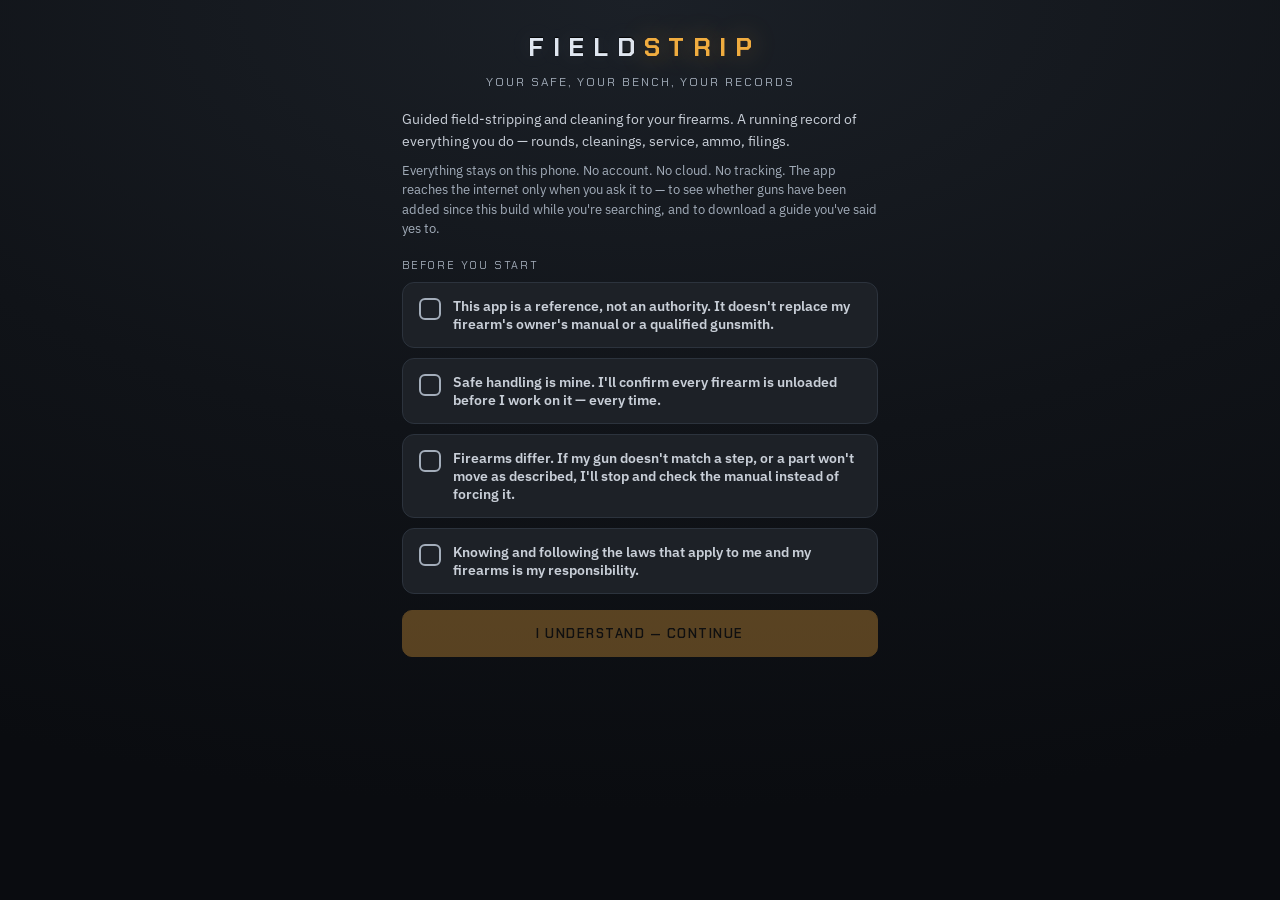
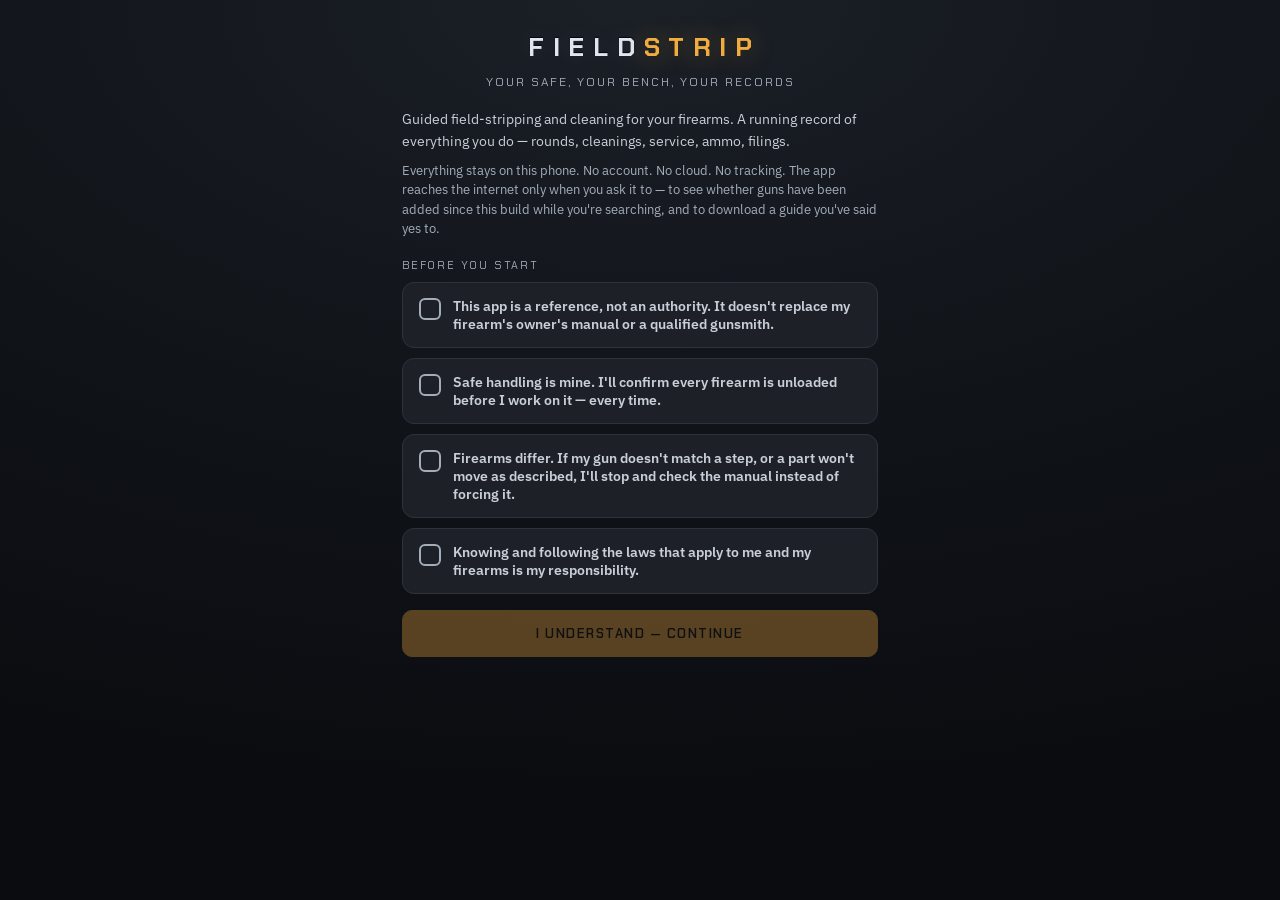
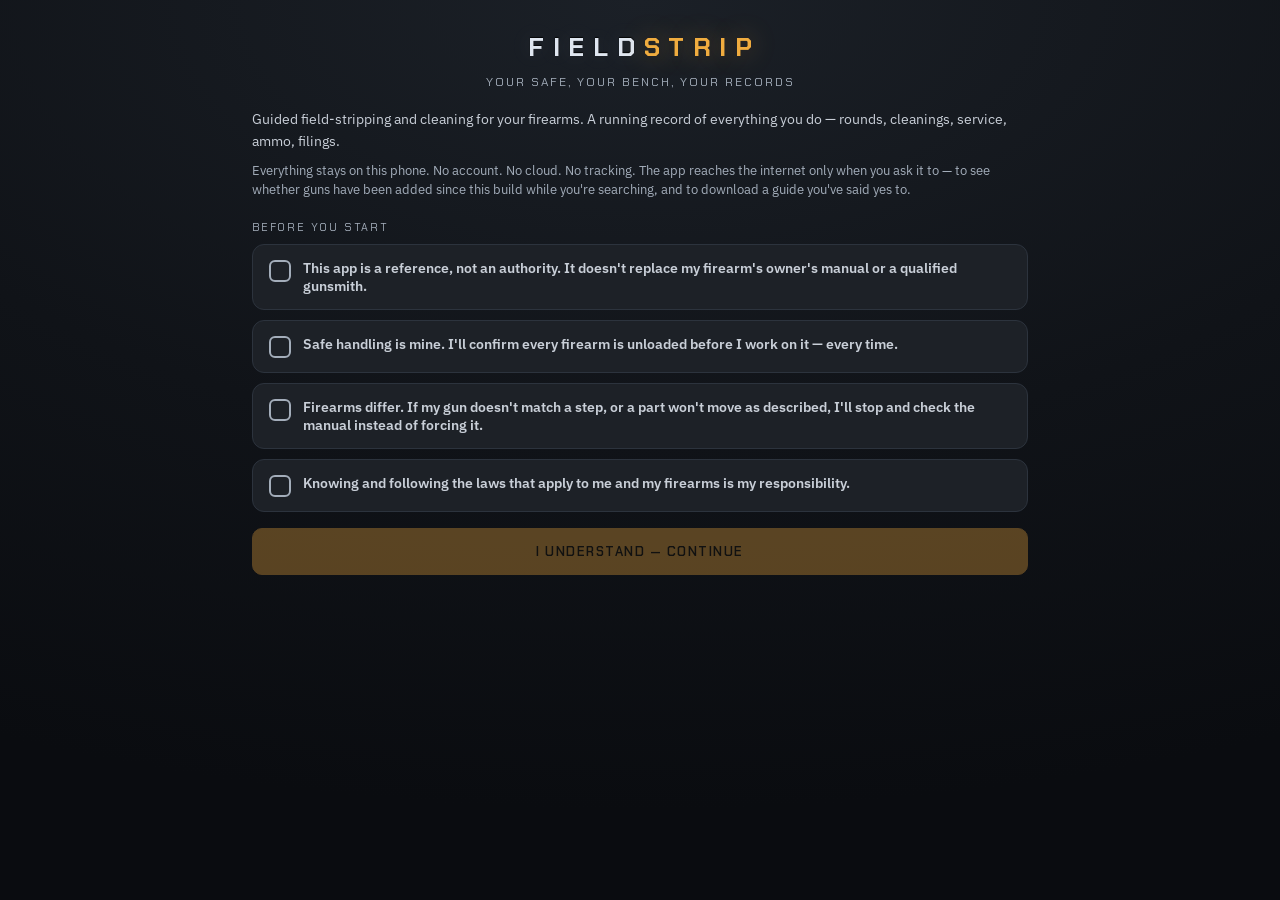
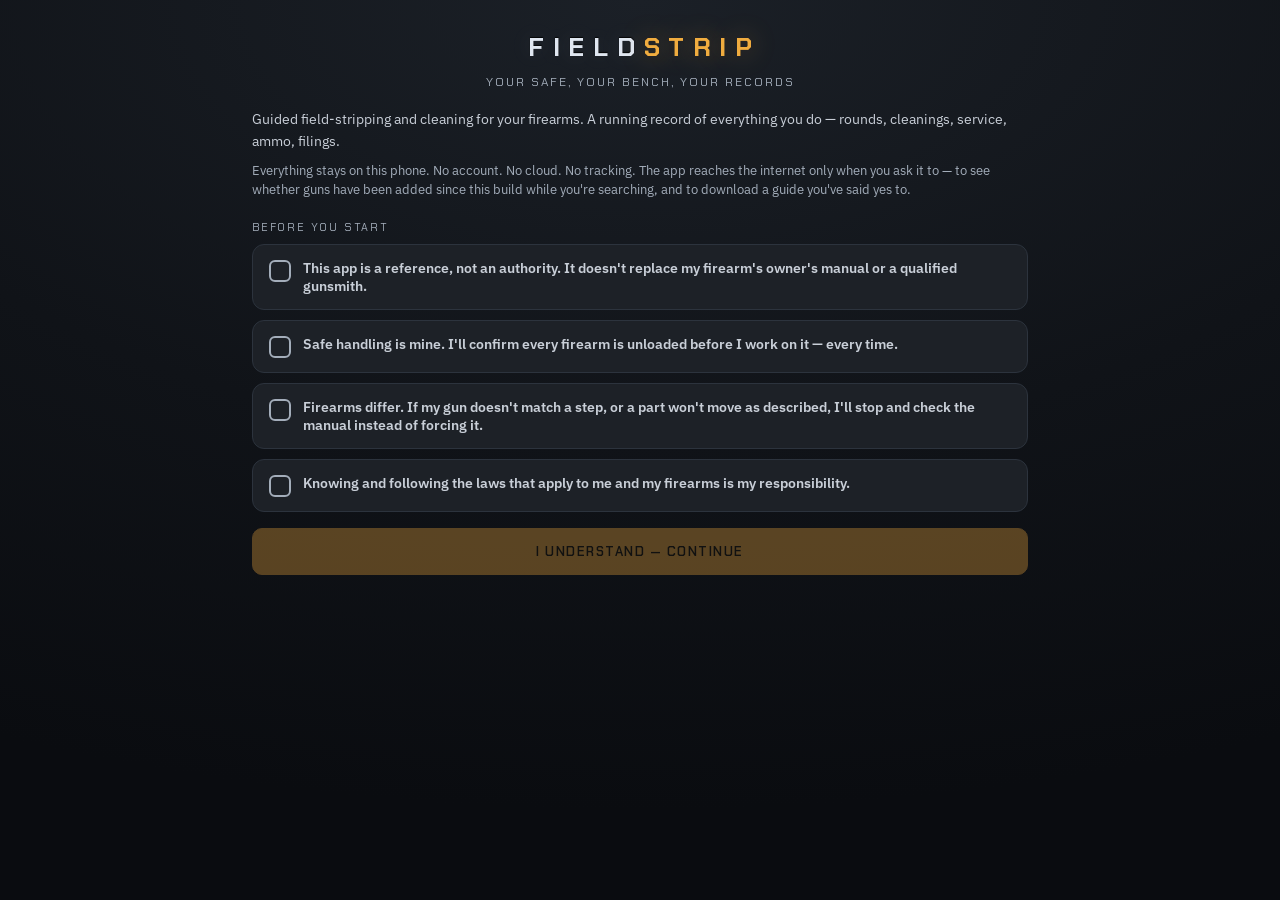
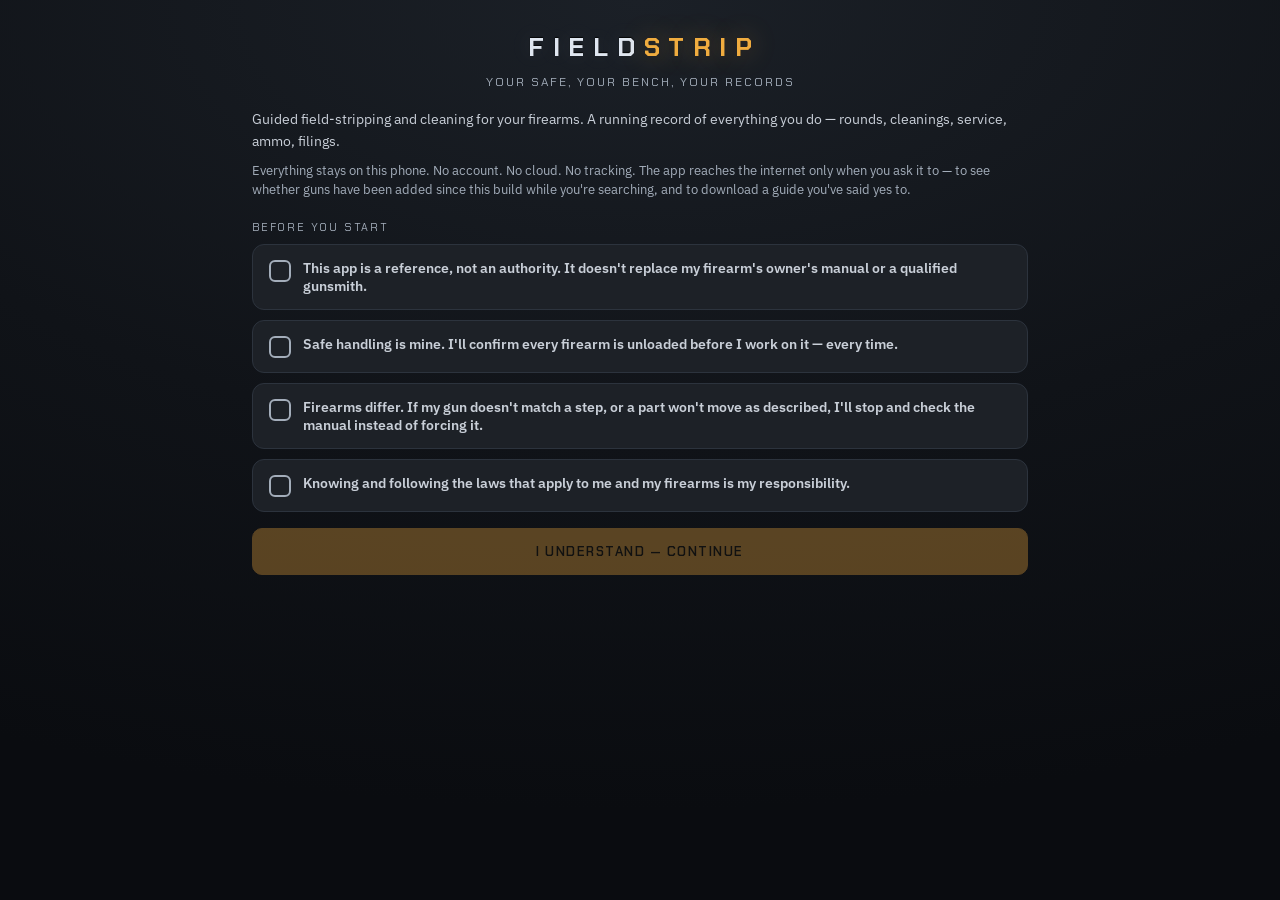
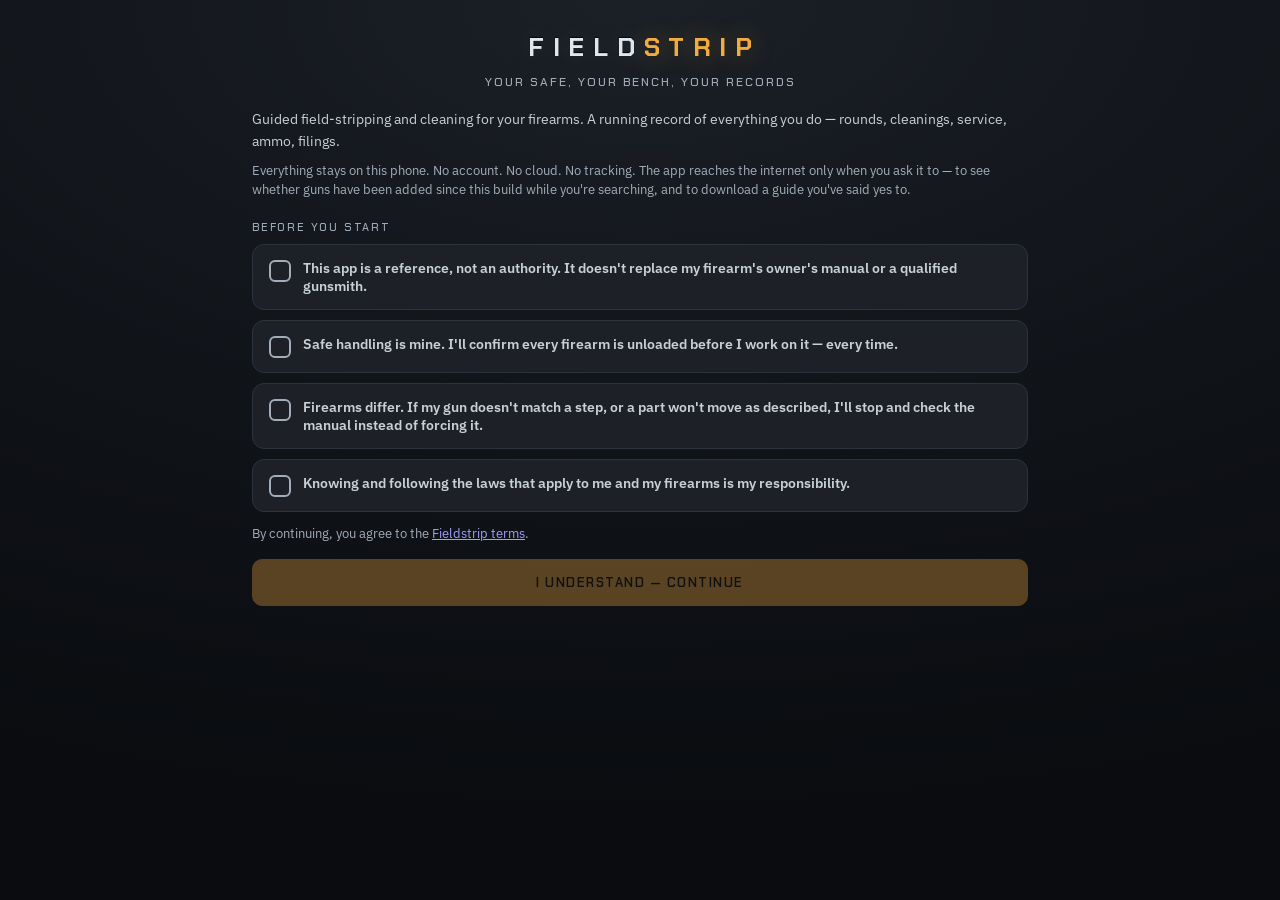
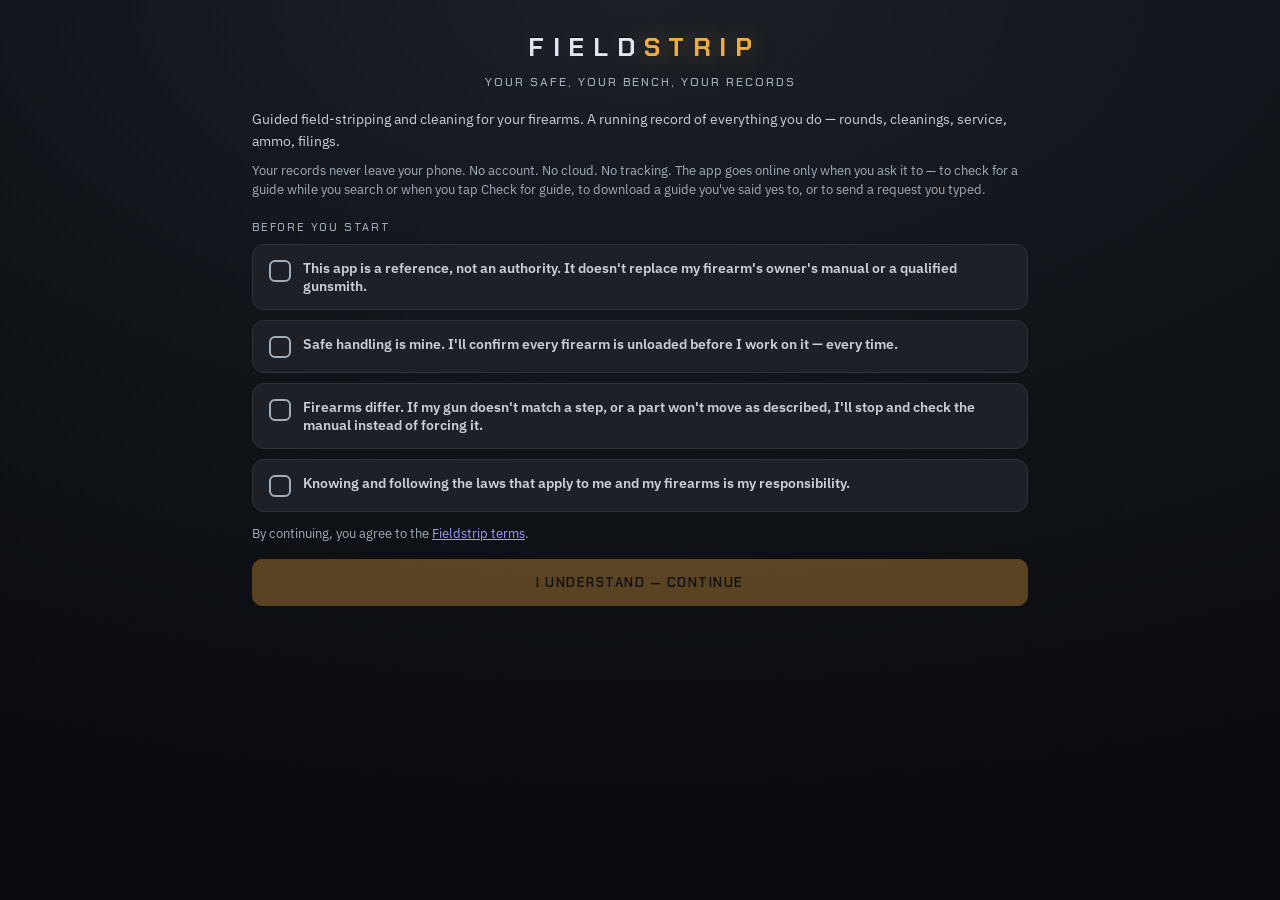
